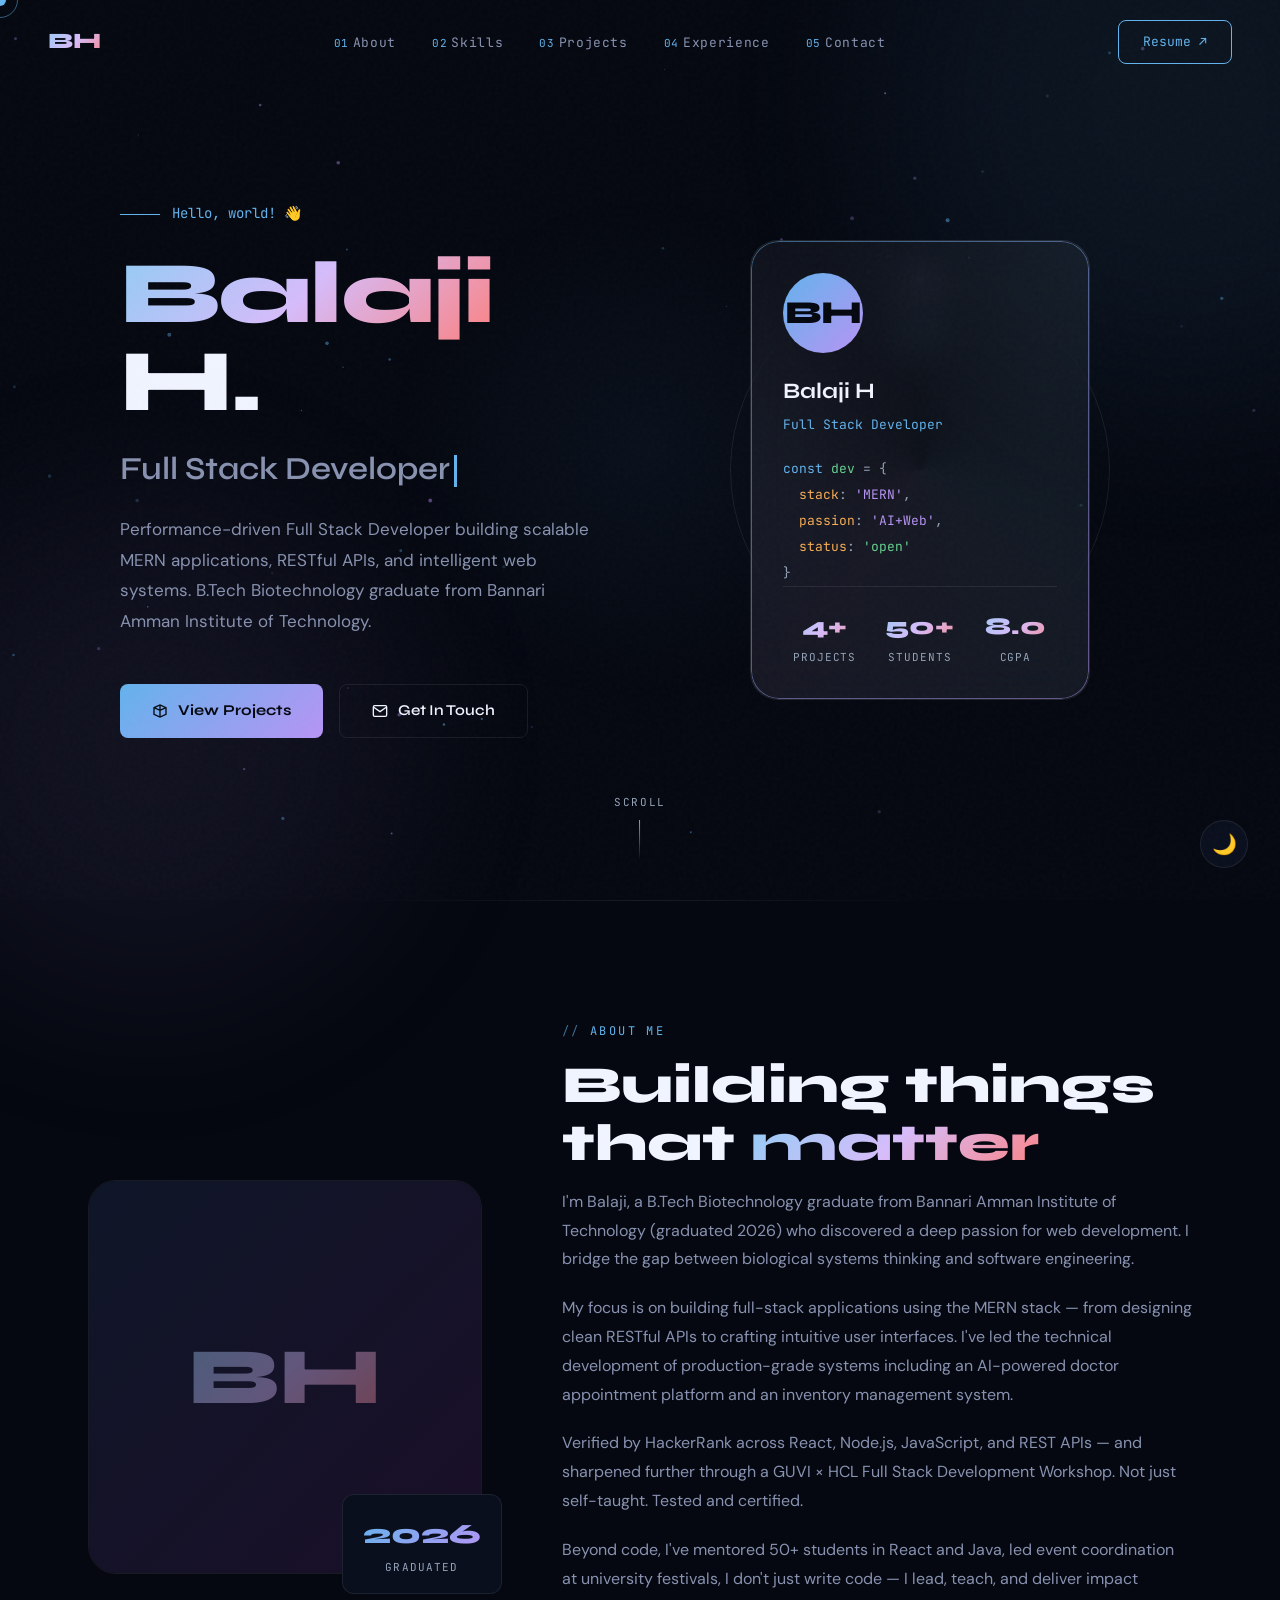
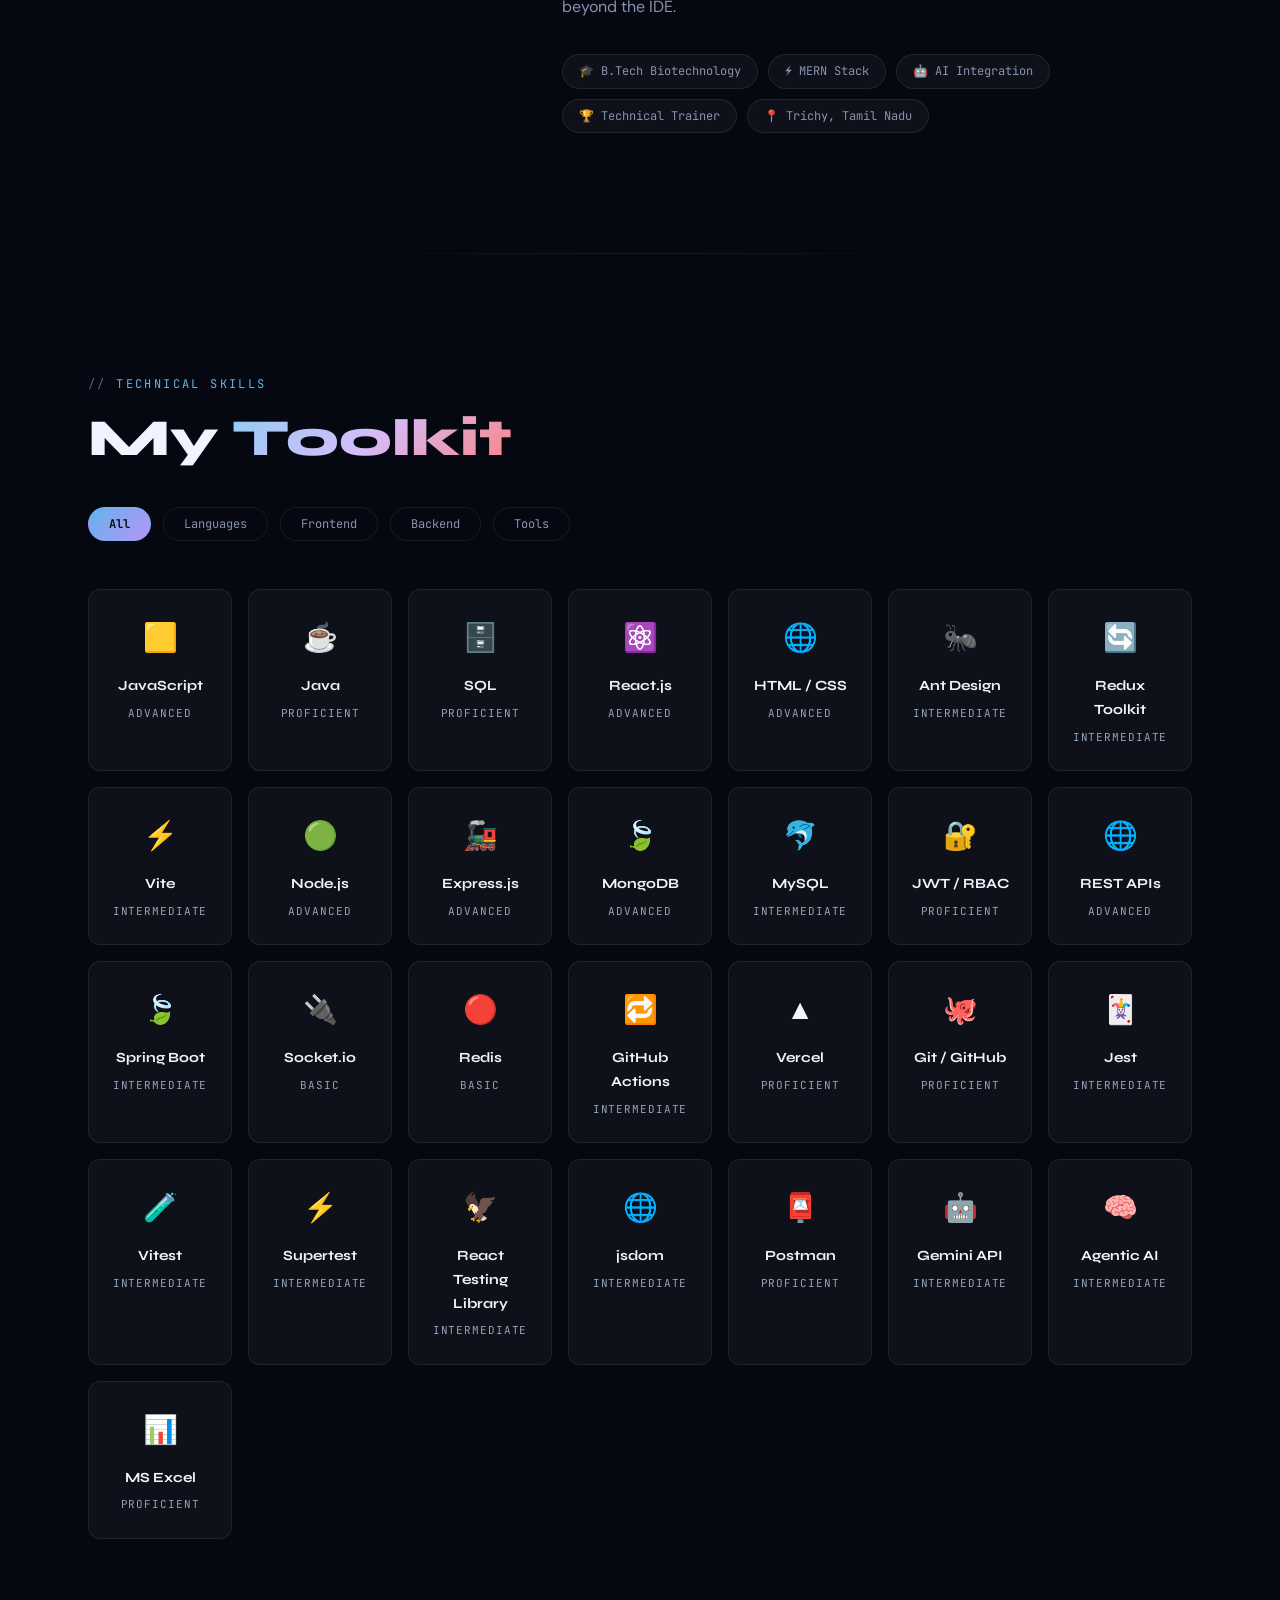
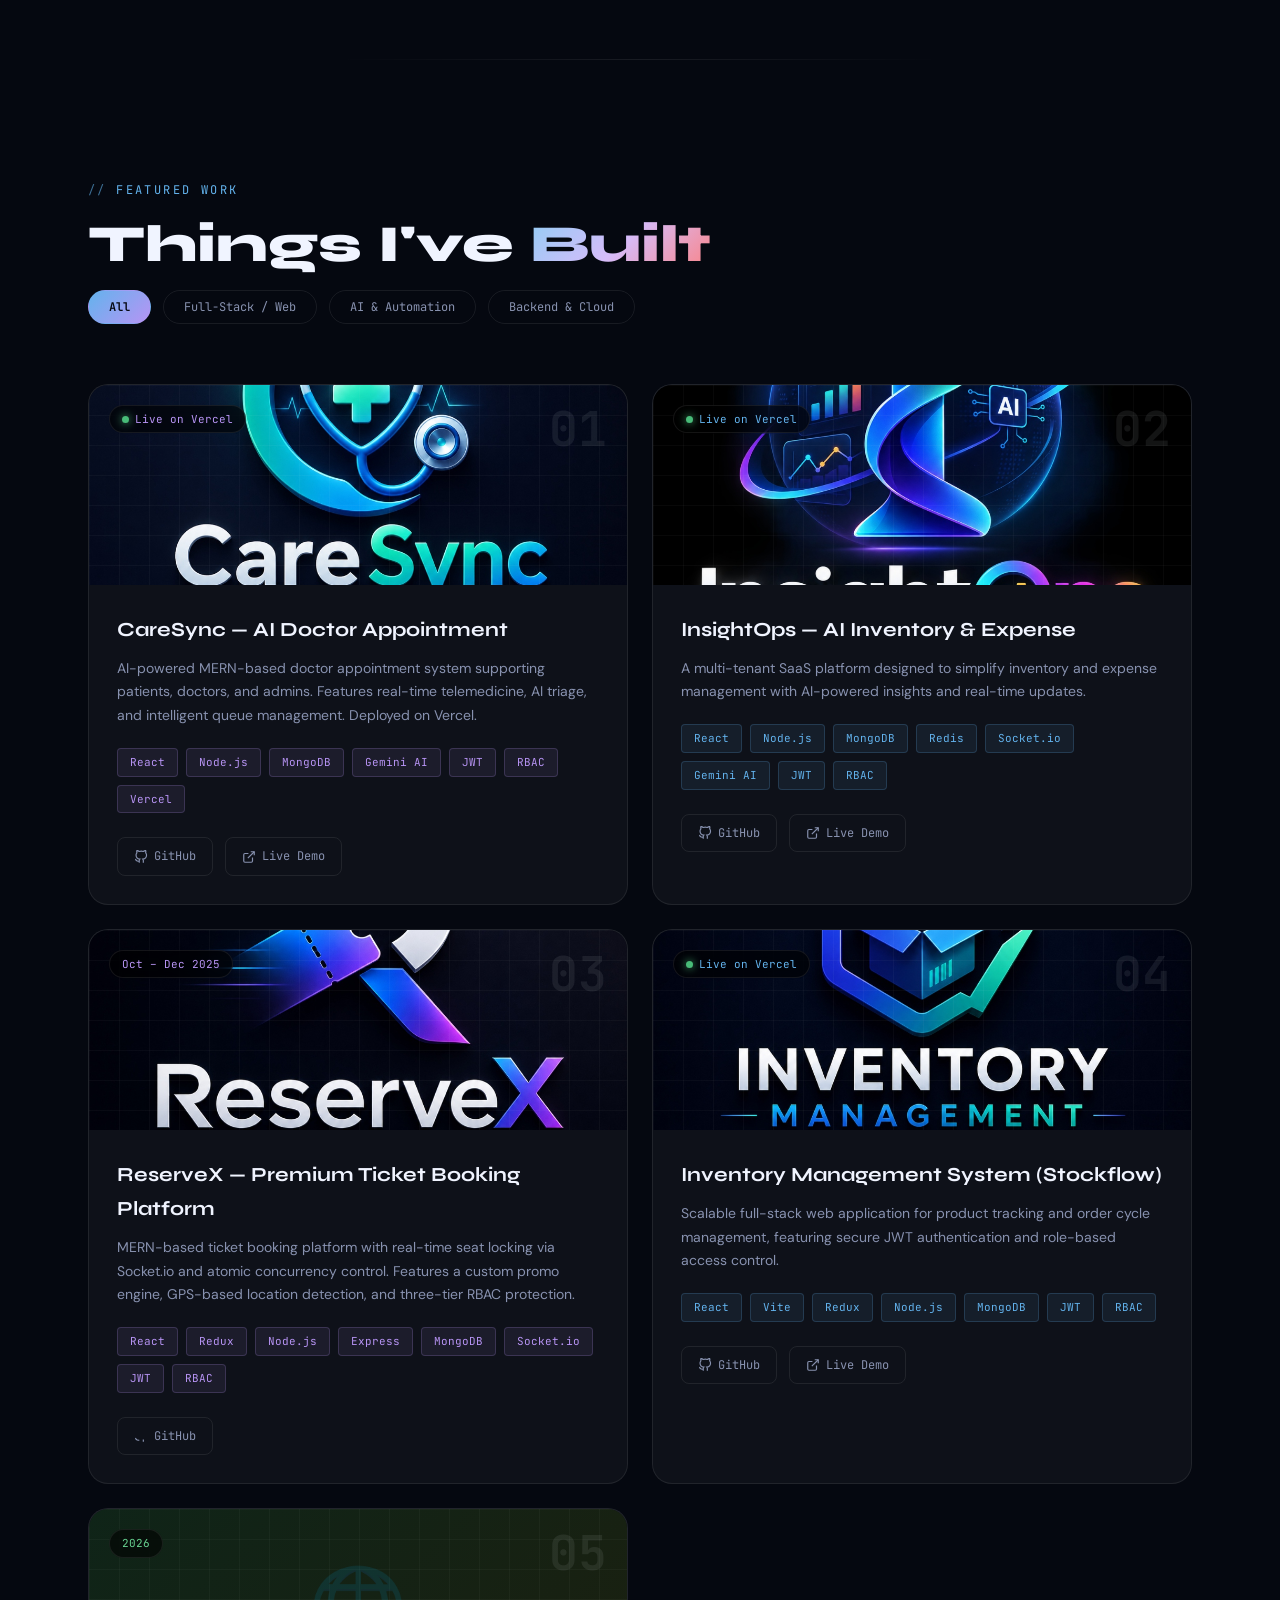
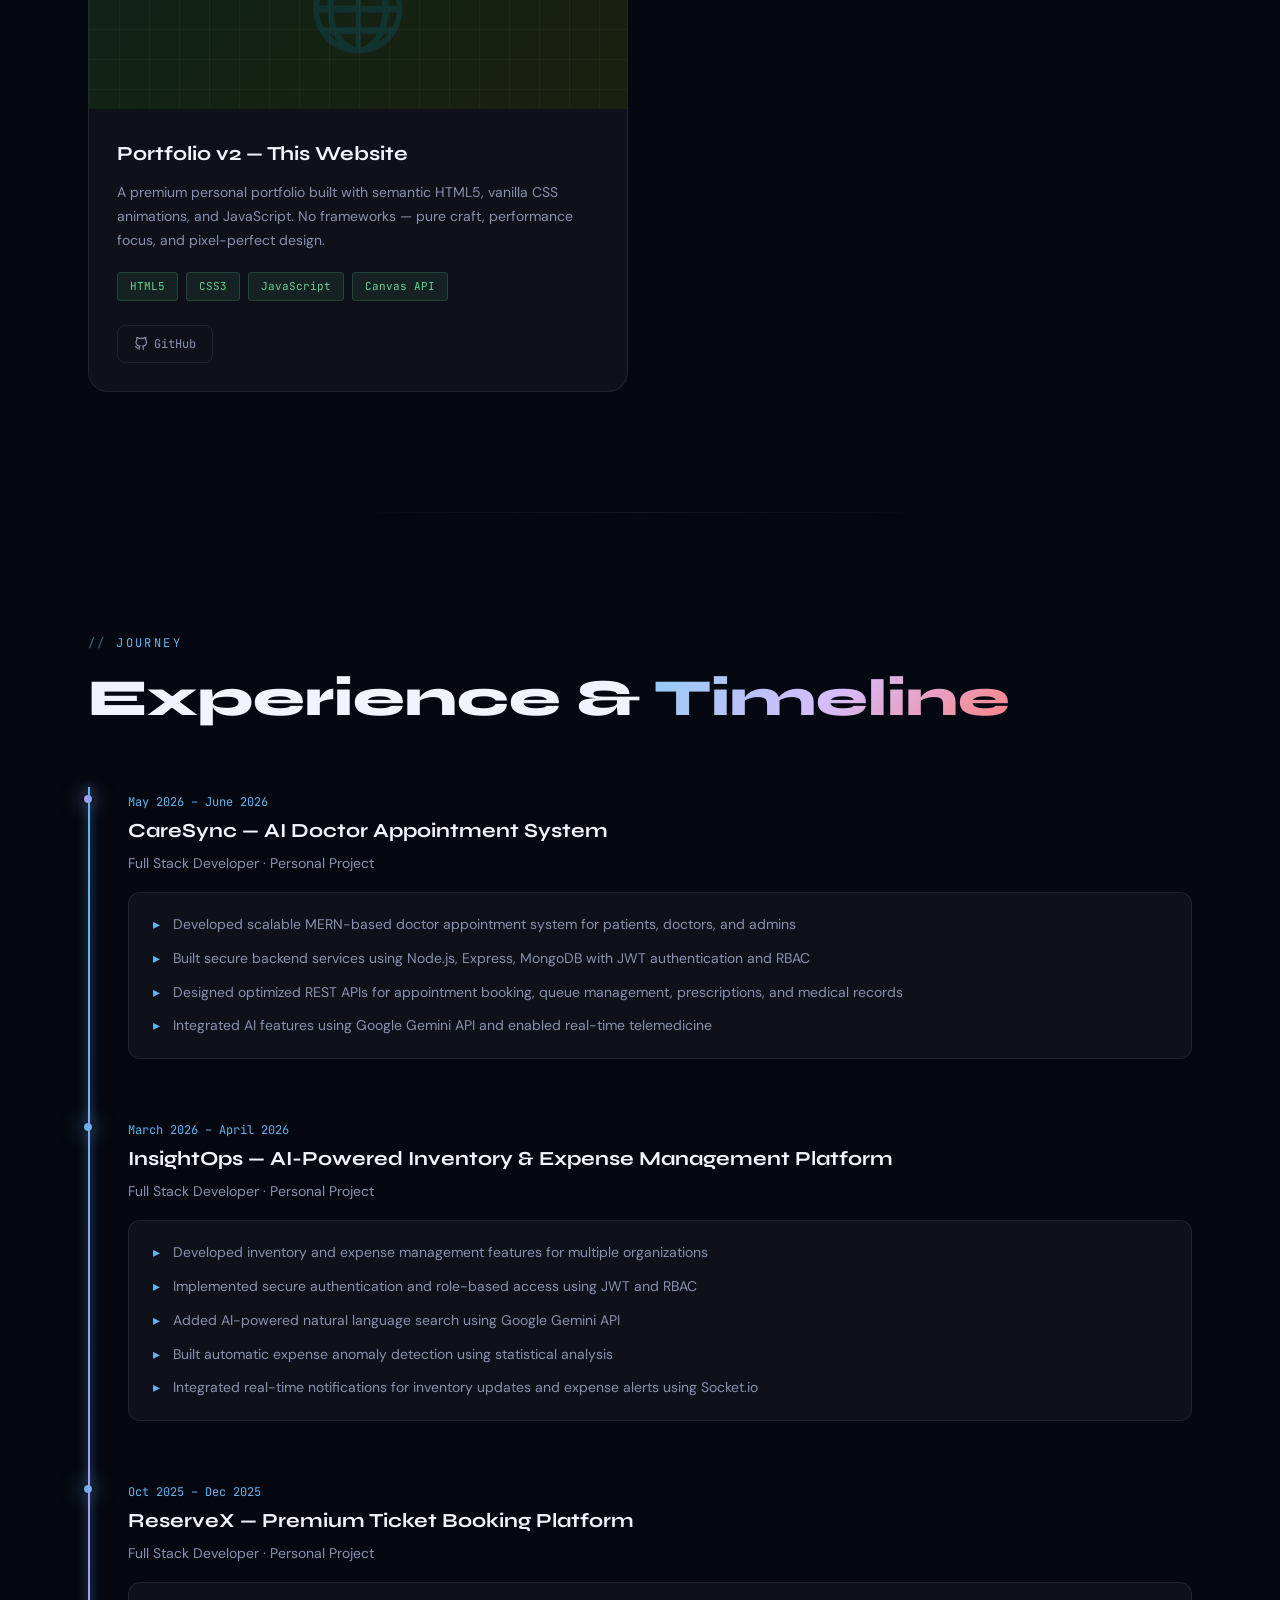
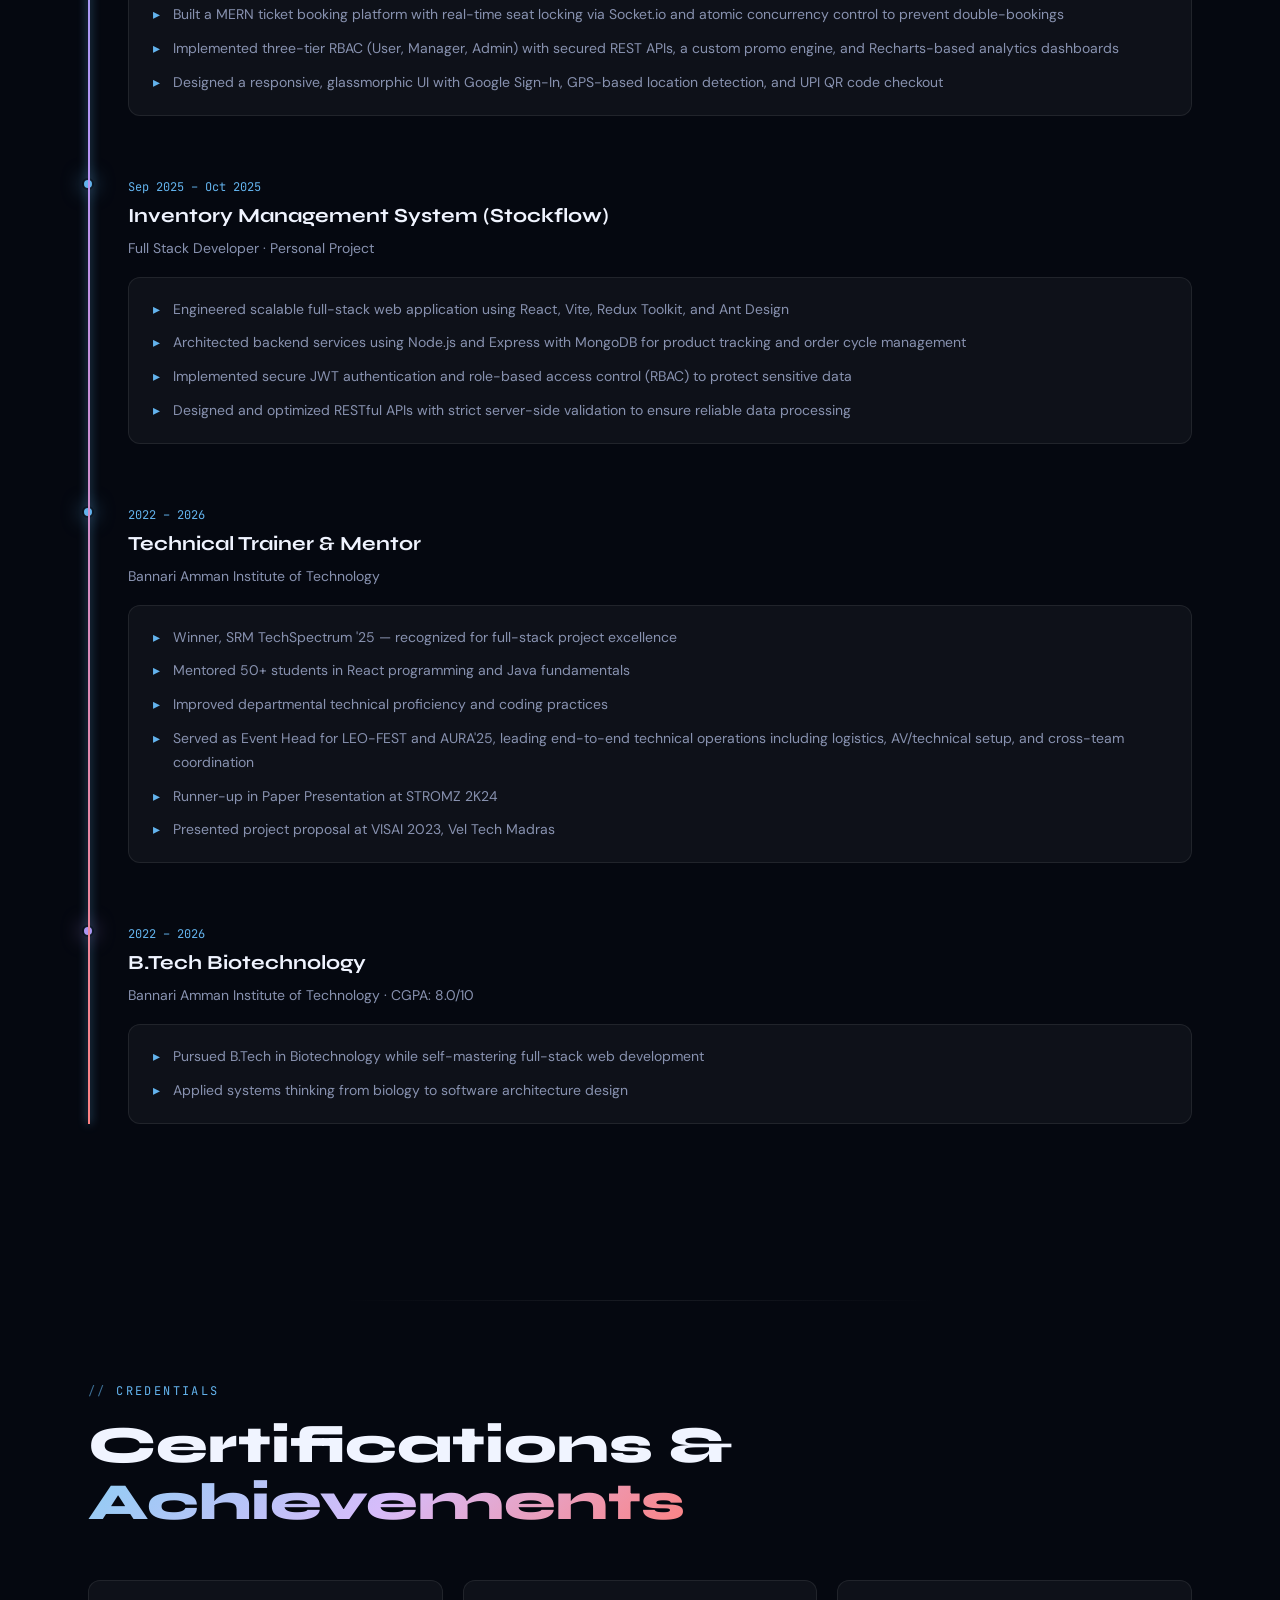
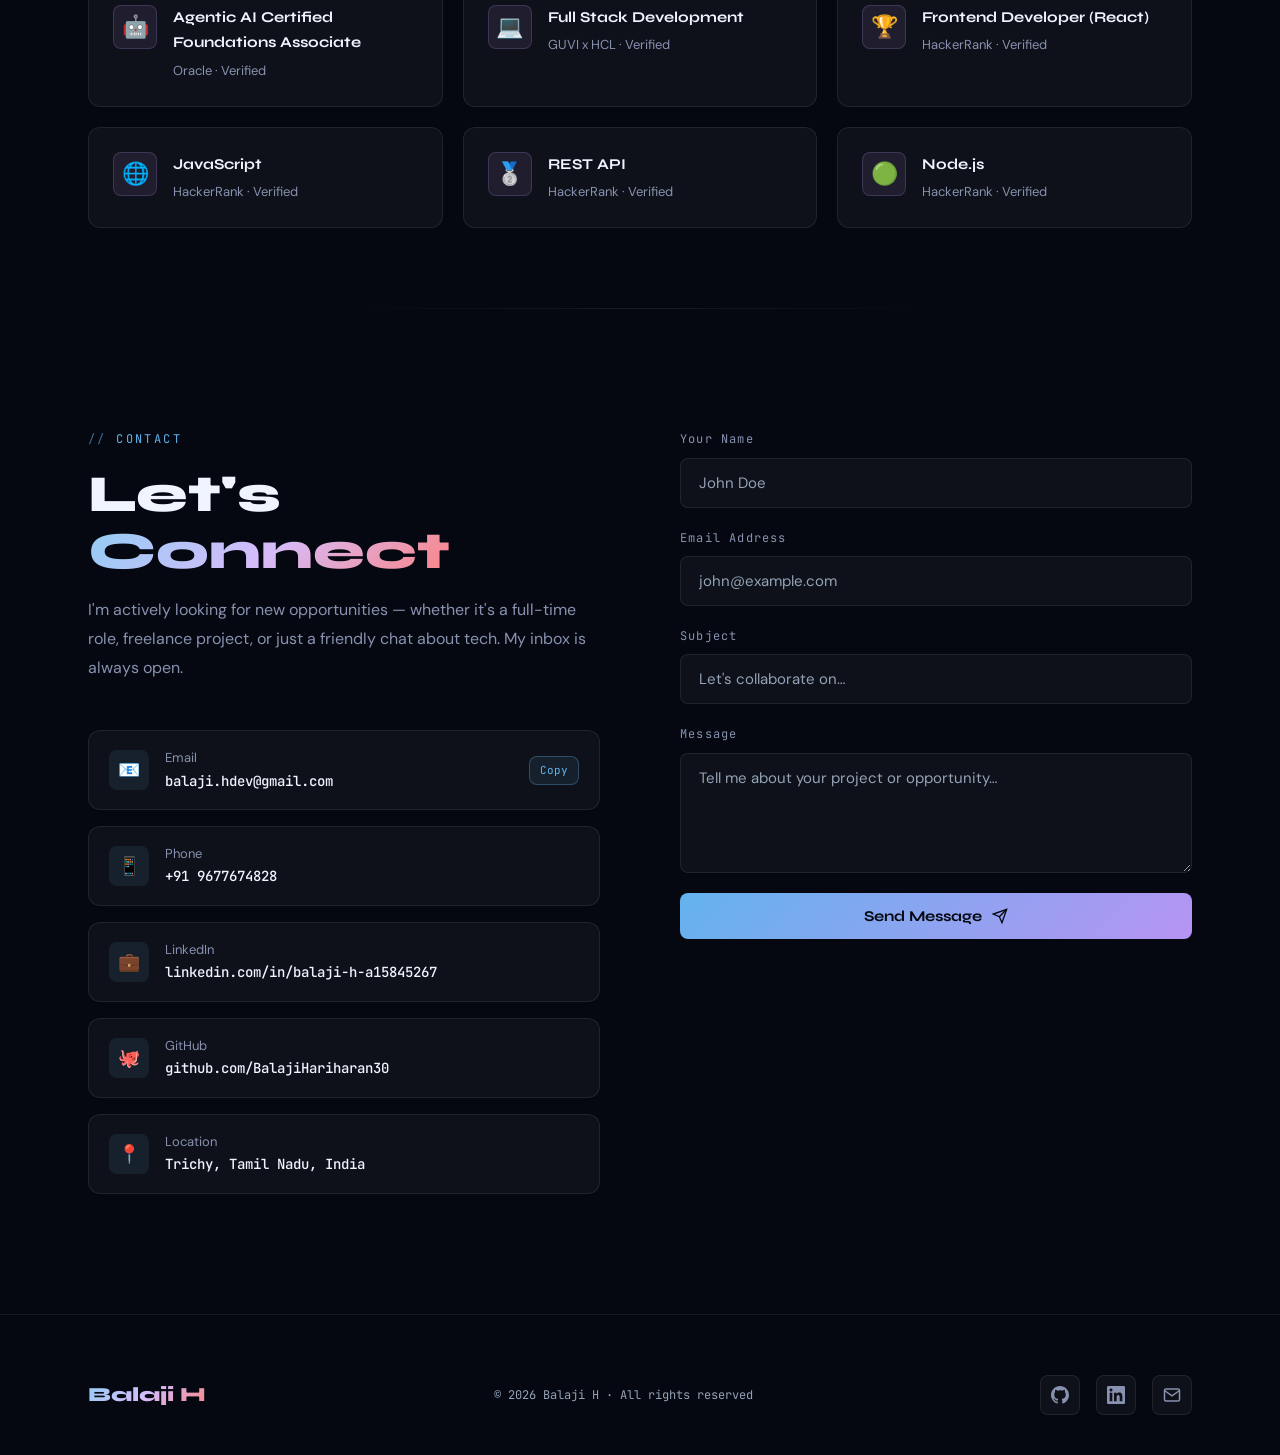
==== index.html @ 7ebe1042 "revert: remove in-page resume viewer while keeping updated resume PDF" ====
<!DOCTYPE html>
<html lang="en">
<head>
  <meta charset="UTF-8" />
  <meta name="viewport" content="width=device-width, initial-scale=1.0" />
  <title>Balaji H — Full Stack Developer</title> <!-- v2.1 -->

  <!-- SEO Meta Tags -->
  <meta name="description" content="Balaji H — Full Stack Developer, MERN Stack Engineer, AI Enthusiast. Building scalable web applications with modern technologies." />
  <meta name="keywords" content="Balaji H, Full Stack Developer, MERN Stack, React, Node.js, Portfolio, Web Development" />
  <meta name="author" content="Balaji H" />
  <link rel="canonical" href="https://balaji-portfolio-alpha.vercel.app/" />

  <!-- Open Graph / Facebook -->
  <meta property="og:type" content="website" />
  <meta property="og:url" content="https://balaji-portfolio-alpha.vercel.app/" />
  <meta property="og:title" content="Balaji H — Full Stack Developer" />
  <meta property="og:description" content="Performance-driven Full Stack Developer building MERN applications and intelligent web systems." />
  <meta property="og:image" content="https://balaji-portfolio-alpha.vercel.app/assets/images/og-preview.png" />

  <!-- Twitter -->
  <meta property="twitter:card" content="summary_large_image" />
  <meta property="twitter:url" content="https://balaji-portfolio-alpha.vercel.app/" />
  <meta property="twitter:title" content="Balaji H — Full Stack Developer" />
  <meta property="twitter:description" content="Performance-driven Full Stack Developer building MERN applications and intelligent web systems." />
  <meta property="twitter:image" content="https://balaji-portfolio-alpha.vercel.app/assets/images/og-preview.png" />

  <!-- Google Fonts — preconnect + preload critical weights -->
  <link rel="preconnect" href="https://fonts.googleapis.com" />
  <link rel="preconnect" href="https://fonts.gstatic.com" crossorigin />
  <!-- Preload the two most-used font faces to avoid FOUT -->
  <link rel="preload" as="style" href="https://fonts.googleapis.com/css2?family=Syne:wght@700;800&family=DM+Sans:wght@0,400;0,500&family=JetBrains+Mono:wght@400&display=swap" />
  <link rel="stylesheet" href="https://fonts.googleapis.com/css2?family=Syne:wght@400;600;700;800&family=DM+Sans:ital,wght@0,300;0,400;0,500;1,300&family=JetBrains+Mono:wght@400;500&display=swap" media="print" onload="this.media='all'" />
  <noscript><link rel="stylesheet" href="https://fonts.googleapis.com/css2?family=Syne:wght@400;600;700;800&family=DM+Sans:ital,wght@0,300;0,400;0,500;1,300&family=JetBrains+Mono:wght@400;500&display=swap" /></noscript>

  <!-- Main Stylesheet — preload for faster render -->
  <link rel="preload" href="css/styles.css" as="style" />
  <link rel="stylesheet" href="css/styles.css" />

</head>
<body>

  <!-- ===== PRELOADER ===== -->
  <div id="preloader" aria-hidden="true">
    <div class="preloader-logo">BH</div>
    <div class="preloader-bar">
      <div class="preloader-fill"></div>
    </div>
  </div>

  <!-- ===== SCROLL PROGRESS BAR ===== -->
  <div id="scrollProgress" role="progressbar" aria-label="Page scroll progress"></div>

  <!-- ===== AMBIENT GLOW BLOBS ===== -->
  <div class="blob blob-1" aria-hidden="true"></div>
  <div class="blob blob-2" aria-hidden="true"></div>

  <!-- ===== CUSTOM CURSOR ===== -->
  <div class="cursor"      id="cursor"      aria-hidden="true"></div>
  <div class="cursor-ring" id="cursorRing"  aria-hidden="true"></div>

  <!-- ===== PARTICLE CANVAS ===== -->
  <canvas id="particles" aria-hidden="true"></canvas>

  <!-- ===== NAVIGATION ===== -->
  <nav id="nav" role="navigation" aria-label="Main navigation">
    <a href="#hero" class="nav-logo" aria-label="Back to top">BH</a>

    <ul class="nav-links">
      <li><a href="#about"      data-num="01">About</a></li>
      <li><a href="#skills"     data-num="02">Skills</a></li>
      <li><a href="#projects"   data-num="03">Projects</a></li>
      <li><a href="#experience" data-num="04">Experience</a></li>
      <li><a href="#contact"    data-num="05">Contact</a></li>
    </ul>

    <!-- FIXED: Resume now uses correct relative path and accessible label -->
    <a href="assets/resume.pdf" class="nav-cta" target="_blank" rel="noopener noreferrer" aria-label="Open Balaji H's Resume PDF in new tab" title="View or Download Balaji H's Resume">
      Resume ↗
    </a>

    <button class="hamburger" id="hamburger" aria-label="Toggle mobile menu" aria-expanded="false" aria-controls="mobileMenu">
      <span></span>
      <span></span>
      <span></span>
    </button>
  </nav>

  <!-- ===== MOBILE MENU ===== -->
  <div class="mobile-menu" id="mobileMenu" role="dialog" aria-label="Mobile navigation" aria-hidden="true">
    <a href="#about"      class="mobile-link">About</a>
    <a href="#skills"     class="mobile-link">Skills</a>
    <a href="#projects"   class="mobile-link">Projects</a>
    <a href="#experience" class="mobile-link">Experience</a>
    <a href="#contact"    class="mobile-link">Contact</a>
    <a href="assets/resume.pdf" class="mobile-link mobile-cta" target="_blank" rel="noopener noreferrer" aria-label="Open Balaji H's Resume PDF">Resume ↗</a>
  </div>

  <!-- ============================================================
       HERO SECTION
  ============================================================ -->
  <section id="hero" aria-labelledby="hero-heading">
    <div class="container">
      <div class="hero-grid">

        <!-- Left: Text content -->
        <div class="hero-content">
          <div class="hero-eyebrow reveal">Hello, world! 👋</div>

          <h1 class="hero-name reveal" id="hero-heading" style="transition-delay: 0.1s">
            <span class="highlight">Balaji</span><br>H.
          </h1>

          <div class="hero-roles reveal" style="transition-delay: 0.2s">
            <span id="typewriter"></span><span class="type-cursor" aria-hidden="true"></span>
          </div>

          <p class="hero-desc reveal" style="transition-delay: 0.3s">
            Performance-driven Full Stack Developer building scalable MERN applications,
            RESTful APIs, and intelligent web systems. B.Tech Biotechnology graduate from
            Bannari Amman Institute of Technology.
          </p>

          <div class="hero-ctas reveal" style="transition-delay: 0.4s">
            <a href="#projects" class="btn-primary">
              <svg width="16" height="16" fill="none" stroke="currentColor" stroke-width="2" viewBox="0 0 24 24" aria-hidden="true">
                <path d="M3 7l9-4 9 4v10l-9 4-9-4V7z"/>
                <path d="M12 3v18M3 7l9 4 9-4"/>
              </svg>
              View Projects
            </a>
            <!-- FIXED: smooth scroll to contact -->
            <a href="#contact" class="btn-secondary" id="heroContactBtn">
              <svg width="16" height="16" fill="none" stroke="currentColor" stroke-width="2" viewBox="0 0 24 24" aria-hidden="true">
                <path d="M4 4h16c1.1 0 2 .9 2 2v12c0 1.1-.9 2-2 2H4c-1.1 0-2-.9-2-2V6c0-1.1.9-2 2-2z"/>
                <polyline points="22,6 12,13 2,6"/>
              </svg>
              Get In Touch
            </a>
          </div>
        </div>

        <!-- Right: Animated card -->
        <div class="hero-visual" aria-hidden="true">
          <div class="hero-orbit hero-orbit-1">
            <div class="orbit-dot orbit-dot-1"></div>
          </div>
          <div class="hero-orbit hero-orbit-2">
            <div class="orbit-dot orbit-dot-2"></div>
          </div>

          <div class="hero-card" id="heroCard">
            <div class="hero-avatar">BH</div>
            <div class="hero-card-name">Balaji H</div>
            <div class="hero-card-role">Full Stack Developer</div>

            <div class="code-decoration">
              <div><span class="c-blue">const</span> <span class="c-green">dev</span> = {</div>
              <div>&nbsp;&nbsp;<span class="c-orange">stack</span>: <span class="c-violet">'MERN'</span>,</div>
              <div>&nbsp;&nbsp;<span class="c-orange">passion</span>: <span class="c-violet">'AI+Web'</span>,</div>
              <div>&nbsp;&nbsp;<span class="c-orange">status</span>: <span class="c-green">'open'</span></div>
              <div>}</div>
            </div>

            <div class="hero-card-stats">
              <div class="stat">
                <div class="stat-num">4+</div>
                <div class="stat-label">Projects</div>
              </div>
              <div class="stat">
                <div class="stat-num">50+</div>
                <div class="stat-label">Students</div>
              </div>
              <div class="stat">
                <div class="stat-num">8.0</div>
                <div class="stat-label">CGPA</div>
              </div>
            </div>
          </div>
        </div>

      </div><!-- .hero-grid -->
    </div><!-- .container -->

    <div class="scroll-indicator" aria-hidden="true">
      <span>scroll</span>
      <div class="scroll-line"></div>
    </div>
  </section>

  <div class="section-divider"></div>

  <!-- ============================================================
       ABOUT SECTION
  ============================================================ -->
  <section id="about" aria-labelledby="about-heading">
    <div class="container">
      <div class="about-grid">

        <!-- Visual monogram block -->
        <div class="about-image-wrap reveal-left" aria-hidden="true">
          <div class="about-image-inner">
            <div class="about-image-fill">
              <div class="about-monogram">BH</div>
            </div>
          </div>
          <div class="about-badge">
            <div class="badge-num">2026</div>
            <div class="badge-label">Graduated</div>
          </div>
        </div>


        <!-- Text content -->
        <div class="about-content reveal-right">
          <div class="section-label">About Me</div>
          <h2 class="section-title" id="about-heading">
            Building things<br>that <span class="highlight">matter</span>
          </h2>

          <p>
            I'm Balaji, a B.Tech Biotechnology graduate from Bannari Amman Institute of Technology
            (graduated 2026) who discovered a deep passion for web development. I bridge the gap
            between biological systems thinking and software engineering.
          </p>
          <p>
            My focus is on building full-stack applications using the MERN stack — from designing
            clean RESTful APIs to crafting intuitive user interfaces. I've led the technical
            development of production-grade systems including an AI-powered doctor appointment
            platform and an inventory management system.
          </p>
          <p>
            Verified by HackerRank across React, Node.js, JavaScript, and REST APIs —
            and sharpened further through a GUVI × HCL Full Stack Development Workshop.
            Not just self-taught. Tested and certified.
          </p>
          <p>
            Beyond code, I've mentored 50+ students in React and Java, led event coordination at
            university festivals, I don't just write code — I lead, teach, and deliver impact beyond
            the IDE.
          </p>

          <div class="about-tags">
            <span class="about-tag">🎓 B.Tech Biotechnology</span>
            <span class="about-tag">⚡ MERN Stack</span>
            <span class="about-tag">🤖 AI Integration</span>
            <span class="about-tag">🏆 Technical Trainer</span>
            <span class="about-tag">📍 Trichy, Tamil Nadu</span>
          </div>
        </div>

      </div><!-- .about-grid -->
    </div>
  </section>

  <div class="section-divider"></div>

  <!-- ============================================================
       SKILLS SECTION
  ============================================================ -->
  <section id="skills" aria-labelledby="skills-heading">
    <div class="container">

      <div class="reveal">
        <div class="section-label">Technical Skills</div>
        <h2 class="section-title" id="skills-heading">
          My <span class="highlight">Toolkit</span>
        </h2>
      </div>

      <!-- Filter pills -->
      <div class="skills-categories reveal" style="transition-delay: 0.1s" role="group" aria-label="Filter skills by category">
        <button class="cat-pill active" data-filter="all">All</button>
        <button class="cat-pill" data-filter="lang">Languages</button>
        <button class="cat-pill" data-filter="frontend">Frontend</button>
        <button class="cat-pill" data-filter="backend">Backend</button>
        <button class="cat-pill" data-filter="tools">Tools</button>
      </div>

      <!-- Skills grid -->
      <div class="skills-grid" id="skillsGrid">

        <!-- Languages -->
        <div class="skill-card lang reveal" style="transition-delay: 0.02s">
          <span class="skill-icon">🟨</span>
          <div class="skill-name">JavaScript</div>
          <div class="skill-level">Advanced</div>
        </div>
        <div class="skill-card lang reveal" style="transition-delay: 0.05s">
          <span class="skill-icon">☕</span>
          <div class="skill-name">Java</div>
          <div class="skill-level">Proficient</div>
        </div>
        <div class="skill-card lang reveal" style="transition-delay: 0.1s">
          <span class="skill-icon">🗄️</span>
          <div class="skill-name">SQL</div>
          <div class="skill-level">Proficient</div>
        </div>


        <!-- Frontend -->
        <div class="skill-card frontend reveal" style="transition-delay: 0.1s">
          <span class="skill-icon">⚛️</span>
          <div class="skill-name">React.js</div>
          <div class="skill-level">Advanced</div>
        </div>
        <div class="skill-card frontend reveal" style="transition-delay: 0.15s">
          <span class="skill-icon">🌐</span>
          <div class="skill-name">HTML / CSS</div>
          <div class="skill-level">Advanced</div>
        </div>
        <div class="skill-card frontend reveal" style="transition-delay: 0.2s">
          <span class="skill-icon">🐜</span>
          <div class="skill-name">Ant Design</div>
          <div class="skill-level">Intermediate</div>
        </div>
        <div class="skill-card frontend reveal" style="transition-delay: 0.25s">
          <span class="skill-icon">🔄</span>
          <div class="skill-name">Redux Toolkit</div>
          <div class="skill-level">Intermediate</div>
        </div>
        <div class="skill-card frontend reveal" style="transition-delay: 0.3s">
          <span class="skill-icon">⚡</span>
          <div class="skill-name">Vite</div>
          <div class="skill-level">Intermediate</div>
        </div>

        <!-- Backend -->
        <div class="skill-card backend reveal" style="transition-delay: 0.15s">
          <span class="skill-icon">🟢</span>
          <div class="skill-name">Node.js</div>
          <div class="skill-level">Advanced</div>
        </div>
        <div class="skill-card backend reveal" style="transition-delay: 0.2s">
          <span class="skill-icon">🚂</span>
          <div class="skill-name">Express.js</div>
          <div class="skill-level">Advanced</div>
        </div>
        <div class="skill-card backend reveal" style="transition-delay: 0.25s">
          <span class="skill-icon">🍃</span>
          <div class="skill-name">MongoDB</div>
          <div class="skill-level">Advanced</div>
        </div>
        <div class="skill-card backend reveal" style="transition-delay: 0.3s">
          <span class="skill-icon">🐬</span>
          <div class="skill-name">MySQL</div>
          <div class="skill-level">Intermediate</div>
        </div>
        <div class="skill-card backend reveal" style="transition-delay: 0.35s">
          <span class="skill-icon">🔐</span>
          <div class="skill-name">JWT / RBAC</div>
          <div class="skill-level">Proficient</div>
        </div>
        <div class="skill-card backend reveal" style="transition-delay: 0.4s">
          <span class="skill-icon">🌐</span>
          <div class="skill-name">REST APIs</div>
          <div class="skill-level">Advanced</div>
        </div>
        <div class="skill-card backend reveal" style="transition-delay: 0.45s">
          <span class="skill-icon">🍃</span>
          <div class="skill-name">Spring Boot</div>
          <div class="skill-level">Intermediate</div>
        </div>
        <div class="skill-card backend reveal" style="transition-delay: 0.5s">
          <span class="skill-icon">🔌</span>
          <div class="skill-name">Socket.io</div>
          <div class="skill-level">Basic</div>
        </div>
        <div class="skill-card backend reveal" style="transition-delay: 0.55s">
          <span class="skill-icon">🔴</span>
          <div class="skill-name">Redis</div>
          <div class="skill-level">Basic</div>
        </div>

        <!-- Tools -->
        <div class="skill-card tools reveal" style="transition-delay: 0.15s">
          <span class="skill-icon">🔁</span>
          <div class="skill-name">GitHub Actions</div>
          <div class="skill-level">Intermediate</div>
        </div>
        <div class="skill-card tools reveal" style="transition-delay: 0.18s">
          <span class="skill-icon">▲</span>
          <div class="skill-name">Vercel</div>
          <div class="skill-level">Proficient</div>
        </div>
        <div class="skill-card tools reveal" style="transition-delay: 0.2s">
          <span class="skill-icon">🐙</span>
          <div class="skill-name">Git / GitHub</div>
          <div class="skill-level">Proficient</div>
        </div>
        <div class="skill-card tools reveal" style="transition-delay: 0.22s">
          <span class="skill-icon">🃏</span>
          <div class="skill-name">Jest</div>
          <div class="skill-level">Intermediate</div>
        </div>
        <div class="skill-card tools reveal" style="transition-delay: 0.24s">
          <span class="skill-icon">🧪</span>
          <div class="skill-name">Vitest</div>
          <div class="skill-level">Intermediate</div>
        </div>
        <div class="skill-card tools reveal" style="transition-delay: 0.26s">
          <span class="skill-icon">⚡</span>
          <div class="skill-name">Supertest</div>
          <div class="skill-level">Intermediate</div>
        </div>
        <div class="skill-card tools frontend reveal" style="transition-delay: 0.28s">
          <span class="skill-icon">🦅</span>
          <div class="skill-name">React Testing Library</div>
          <div class="skill-level">Intermediate</div>
        </div>
        <div class="skill-card tools frontend reveal" style="transition-delay: 0.3s">
          <span class="skill-icon">🌐</span>
          <div class="skill-name">jsdom</div>
          <div class="skill-level">Intermediate</div>
        </div>
        <div class="skill-card tools reveal" style="transition-delay: 0.32s">
          <span class="skill-icon">📮</span>
          <div class="skill-name">Postman</div>
          <div class="skill-level">Proficient</div>
        </div>
        <div class="skill-card tools reveal" style="transition-delay: 0.34s">
          <span class="skill-icon">🤖</span>
          <div class="skill-name">Gemini API</div>
          <div class="skill-level">Intermediate</div>
        </div>
        <div class="skill-card tools reveal" style="transition-delay: 0.36s">
          <span class="skill-icon">🧠</span>
          <div class="skill-name">Agentic AI</div>
          <div class="skill-level">Intermediate</div>
        </div>
        <div class="skill-card tools reveal" style="transition-delay: 0.38s">
          <span class="skill-icon">📊</span>
          <div class="skill-name">MS Excel</div>
          <div class="skill-level">Proficient</div>
        </div>
      </div><!-- .skills-grid -->
    </div>
  </section>

  <div class="section-divider"></div>

  <!-- ============================================================
       PROJECTS SECTION
  ============================================================ -->
  <section id="projects" aria-labelledby="projects-heading">
    <div class="container">

      <div class="reveal">
        <div class="section-label">Featured Work</div>
        <h2 class="section-title" id="projects-heading">
          Things I've <span class="highlight">Built</span>
        </h2>
      </div>

      <!-- Filter buttons -->
      <div class="projects-filters" role="group" aria-label="Filter projects by category">
        <button class="filter-btn active" data-filter="all" aria-pressed="true">All</button>
        <button class="filter-btn" data-filter="web" aria-pressed="false">Full-Stack / Web</button>
        <button class="filter-btn" data-filter="ai" aria-pressed="false">AI &amp; Automation</button>
        <button class="filter-btn" data-filter="backend" aria-pressed="false">Backend &amp; Cloud</button>
      </div>

      <!-- Mobile swipe hint -->
      <div class="mobile-swipe-hint" aria-hidden="true">
        <svg width="16" height="16" fill="none" stroke="currentColor" stroke-width="2" viewBox="0 0 24 24"><path d="M5 12h14M12 5l7 7-7 7"/></svg>
        Swipe to browse
      </div>

      <!-- Projects grid / mobile carousel wrapper -->
      <div class="projects-carousel-wrap">
      <div class="projects-grid">

        <!-- Project 1: CareSync -->
        <article class="project-card reveal" data-tags="web ai backend" style="transition-delay: 0.1s" tabindex="0" role="button" aria-label="View CareSync project details" data-project="caresync">
          <div class="project-preview">
            <img src="assets/images/caresync-logo.jpg" class="project-preview-img" loading="lazy" decoding="async" alt="CareSync Logo">
            <div class="project-preview-grid"></div>
            <div class="project-number">01</div>
            <div class="project-tag-floating" style="color: var(--violet);"><span class="live-dot" aria-hidden="true"></span>Live on Vercel</div>
          </div>
          <div class="project-body">
            <h3 class="project-name">CareSync — AI Doctor Appointment</h3>
            <p class="project-desc">
              AI-powered MERN-based doctor appointment system supporting patients, doctors, and admins.
              Features real-time telemedicine, AI triage, and intelligent queue management. Deployed on Vercel.
            </p>
            <div class="project-tech">
              <span class="tech-tag" style="color: var(--violet); background: rgba(183,148,244,0.08); border-color: rgba(183,148,244,0.2);">React</span>
              <span class="tech-tag" style="color: var(--violet); background: rgba(183,148,244,0.08); border-color: rgba(183,148,244,0.2);">Node.js</span>
              <span class="tech-tag" style="color: var(--violet); background: rgba(183,148,244,0.08); border-color: rgba(183,148,244,0.2);">MongoDB</span>
              <span class="tech-tag" style="color: var(--violet); background: rgba(183,148,244,0.08); border-color: rgba(183,148,244,0.2);">Gemini AI</span>
              <span class="tech-tag" style="color: var(--violet); background: rgba(183,148,244,0.08); border-color: rgba(183,148,244,0.2);">JWT</span>
              <span class="tech-tag" style="color: var(--violet); background: rgba(183,148,244,0.08); border-color: rgba(183,148,244,0.2);">RBAC</span>
              <span class="tech-tag" style="color: var(--violet); background: rgba(183,148,244,0.08); border-color: rgba(183,148,244,0.2);">Vercel</span>
            </div>
            <div class="project-links">
              <a href="https://github.com/BalajiHariharan30" class="project-link" target="_blank" rel="noopener noreferrer" aria-label="View CareSync on GitHub">
                <svg fill="none" stroke="currentColor" stroke-width="2" viewBox="0 0 24 24" aria-hidden="true">
                  <path d="M9 19c-5 1.5-5-2.5-7-3m14 6v-3.87a3.37 3.37 0 0 0-.94-2.61c3.14-.35 6.44-1.54 6.44-7A5.44 5.44 0 0 0 20 4.77 5.07 5.07 0 0 0 19.91 1S18.73.65 16 2.48a13.38 13.38 0 0 0-7 0C6.27.65 5.09 1 5.09 1A5.07 5.07 0 0 0 5 4.77a5.44 5.44 0 0 0-1.5 3.78c0 5.42 3.3 6.61 6.44 7A3.37 3.37 0 0 0 9 18.13V22"/>
                </svg>
                GitHub
              </a>
              <a href="https://care-sync-pro-lbel.vercel.app/" class="project-link" target="_blank" rel="noopener noreferrer" aria-label="View CareSync Live Demo">
                <svg fill="none" stroke="currentColor" stroke-width="2" viewBox="0 0 24 24" aria-hidden="true">
                  <path d="M18 13v6a2 2 0 0 1-2 2H5a2 2 0 0 1-2-2V8a2 2 0 0 1 2-2h6"/>
                  <polyline points="15,3 21,3 21,9"/>
                  <line x1="10" y1="14" x2="21" y2="3"/>
                </svg>
                Live Demo
              </a>
            </div>
          </div>
        </article>

        <!-- Project 2: InsightOps -->
        <article class="project-card reveal" data-tags="web ai backend" style="transition-delay: 0.15s" tabindex="0" role="button" aria-label="View InsightOps project details" data-project="inventory">
          <div class="project-preview">
            <img src="assets/images/insightops-logo.jpg" class="project-preview-img" loading="lazy" decoding="async" alt="InsightOps Logo">
            <div class="project-preview-grid"></div>
            <div class="project-number">02</div>
            <div class="project-tag-floating" style="color: var(--cyan);"><span class="live-dot" aria-hidden="true"></span>Live on Vercel</div>
          </div>
          <div class="project-body">
            <h3 class="project-name">InsightOps — AI Inventory &amp; Expense</h3>
            <p class="project-desc">
              A multi-tenant SaaS platform designed to simplify inventory and expense management with AI-powered insights and real-time updates.
            </p>
            <div class="project-tech">
              <span class="tech-tag" style="color: var(--cyan); background: rgba(99,179,237,0.08); border-color: rgba(99,179,237,0.2);">React</span>
              <span class="tech-tag" style="color: var(--cyan); background: rgba(99,179,237,0.08); border-color: rgba(99,179,237,0.2);">Node.js</span>
              <span class="tech-tag" style="color: var(--cyan); background: rgba(99,179,237,0.08); border-color: rgba(99,179,237,0.2);">MongoDB</span>
              <span class="tech-tag" style="color: var(--cyan); background: rgba(99,179,237,0.08); border-color: rgba(99,179,237,0.2);">Redis</span>
              <span class="tech-tag" style="color: var(--cyan); background: rgba(99,179,237,0.08); border-color: rgba(99,179,237,0.2);">Socket.io</span>
              <span class="tech-tag" style="color: var(--cyan); background: rgba(99,179,237,0.08); border-color: rgba(99,179,237,0.2);">Gemini AI</span>
              <span class="tech-tag" style="color: var(--cyan); background: rgba(99,179,237,0.08); border-color: rgba(99,179,237,0.2);">JWT</span>
              <span class="tech-tag" style="color: var(--cyan); background: rgba(99,179,237,0.08); border-color: rgba(99,179,237,0.2);">RBAC</span>
            </div>
            <div class="project-links">
              <a href="https://github.com/BalajiHariharan30/insightops-saas" class="project-link" target="_blank" rel="noopener noreferrer" aria-label="View InsightOps on GitHub">
                <svg fill="none" stroke="currentColor" stroke-width="2" viewBox="0 0 24 24" aria-hidden="true">
                  <path d="M9 19c-5 1.5-5-2.5-7-3m14 6v-3.87a3.37 3.37 0 0 0-.94-2.61c3.14-.35 6.44-1.54 6.44-7A5.44 5.44 0 0 0 20 4.77 5.07 5.07 0 0 0 19.91 1S18.73.65 16 2.48a13.38 13.38 0 0 0-7 0C6.27.65 5.09 1 5.09 1A5.07 5.07 0 0 0 5 4.77a5.44 5.44 0 0 0-1.5 3.78c0 5.42 3.3 6.61 6.44 7A3.37 3.37 0 0 0 9 18.13V22"/>
                </svg>
                GitHub
              </a>
              <a href="https://insightops-saas.vercel.app/" class="project-link" target="_blank" rel="noopener noreferrer" aria-label="View InsightOps Live Demo">
                <svg fill="none" stroke="currentColor" stroke-width="2" viewBox="0 0 24 24" aria-hidden="true">
                  <path d="M18 13v6a2 2 0 0 1-2 2H5a2 2 0 0 1-2-2V8a2 2 0 0 1 2-2h6"/>
                  <polyline points="15,3 21,3 21,9"/>
                  <line x1="10" y1="14" x2="21" y2="3"/>
                </svg>
                Live Demo
              </a>
            </div>
          </div>
        </article>

        <!-- Project 3: ReserveX -->
        <article class="project-card reveal" data-tags="web backend" style="transition-delay: 0.2s">
          <div class="project-preview">
            <img src="assets/images/reservex-logo.jpg" class="project-preview-img" loading="lazy" decoding="async" alt="ReserveX Logo">
            <div class="project-preview-grid"></div>
            <div class="project-number">03</div>
            <div class="project-tag-floating" style="color: var(--violet);">Oct – Dec 2025</div>
          </div>
          <div class="project-body">
            <h3 class="project-name">ReserveX — Premium Ticket Booking Platform</h3>
            <p class="project-desc">
              MERN-based ticket booking platform with real-time seat locking via Socket.io and atomic concurrency control.
              Features a custom promo engine, GPS-based location detection, and three-tier RBAC protection.
            </p>
            <div class="project-tech">
              <span class="tech-tag" style="color: var(--violet); background: rgba(183,148,244,0.08); border-color: rgba(183,148,244,0.2);">React</span>
              <span class="tech-tag" style="color: var(--violet); background: rgba(183,148,244,0.08); border-color: rgba(183,148,244,0.2);">Redux</span>
              <span class="tech-tag" style="color: var(--violet); background: rgba(183,148,244,0.08); border-color: rgba(183,148,244,0.2);">Node.js</span>
              <span class="tech-tag" style="color: var(--violet); background: rgba(183,148,244,0.08); border-color: rgba(183,148,244,0.2);">Express</span>
              <span class="tech-tag" style="color: var(--violet); background: rgba(183,148,244,0.08); border-color: rgba(183,148,244,0.2);">MongoDB</span>
              <span class="tech-tag" style="color: var(--violet); background: rgba(183,148,244,0.08); border-color: rgba(183,148,244,0.2);">Socket.io</span>
              <span class="tech-tag" style="color: var(--violet); background: rgba(183,148,244,0.08); border-color: rgba(183,148,244,0.2);">JWT</span>
              <span class="tech-tag" style="color: var(--violet); background: rgba(183,148,244,0.08); border-color: rgba(183,148,244,0.2);">RBAC</span>
            </div>
            <div class="project-links">
              <a href="https://github.com/BalajiHariharan30" class="project-link" target="_blank" rel="noopener noreferrer" aria-label="View ReserveX on GitHub">
                <svg fill="none" stroke="currentColor" stroke-width="2" viewBox="0 0 24 24" aria-hidden="true">
                  <path d="M9 19c-5 1.5-5-2.5-7-3m14 6v-3.87a3.37(3.37 0 0 0-.94-2.61c3.14-.35 6.44-1.54 6.44-7A5.44 5.44 0 0 0 20 4.77 5.07 5.07 0 0 0 19.91 1S18.73.65 16 2.48a13.38 13.38 0 0 0-7 0C6.27.65 5.09 1 5.09 1A5.07 5.07 0 0 0 5 4.77a5.44 5.44 0 0 0-1.5 3.78c0 5.42 3.3 6.61 6.44 7A3.37 3.37 0 0 0 9 18.13V22"/>
                </svg>
                GitHub
              </a>
            </div>
          </div>
        </article>

        <!-- Project 4: Inventory Management -->
        <article class="project-card reveal" data-tags="web backend" style="transition-delay: 0.25s" tabindex="0" role="button" aria-label="View Inventory Management System project details" data-project="inventory">
          <div class="project-preview">
            <img src="assets/images/inventory-logo.jpg" class="project-preview-img" loading="lazy" decoding="async" alt="Inventory Management Logo">
            <div class="project-preview-grid"></div>
            <div class="project-number">04</div>
            <div class="project-tag-floating" style="color: var(--cyan);"><span class="live-dot" aria-hidden="true"></span>Live on Vercel</div>
          </div>
          <div class="project-body">
            <h3 class="project-name">Inventory Management System (Stockflow)</h3>
            <p class="project-desc">
              Scalable full-stack web application for product tracking and order cycle management,
              featuring secure JWT authentication and role-based access control.
            </p>
            <div class="project-tech">
              <span class="tech-tag">React</span>
              <span class="tech-tag">Vite</span>
              <span class="tech-tag">Redux</span>
              <span class="tech-tag">Node.js</span>
              <span class="tech-tag">MongoDB</span>
              <span class="tech-tag">JWT</span>
              <span class="tech-tag">RBAC</span>
            </div>
            <div class="project-links">
              <a href="https://github.com/BalajiHariharan30" class="project-link" target="_blank" rel="noopener noreferrer" aria-label="View Inventory Management System on GitHub">
                <svg fill="none" stroke="currentColor" stroke-width="2" viewBox="0 0 24 24" aria-hidden="true">
                  <path d="M9 19c-5 1.5-5-2.5-7-3m14 6v-3.87a3.37 3.37 0 0 0-.94-2.61c3.14-.35 6.44-1.54 6.44-7A5.44 5.44 0 0 0 20 4.77 5.07 5.07 0 0 0 19.91 1S18.73.65 16 2.48a13.38 13.38 0 0 0-7 0C6.27.65 5.09 1 5.09 1A5.07 5.07 0 0 0 5 4.77a5.44 5.44 0 0 0-1.5 3.78c0 5.42 3.3 6.61 6.44 7A3.37 3.37 0 0 0 9 18.13V22"/>
                </svg>
                GitHub
              </a>
              <a href="https://inventory-management-pcw8.vercel.app/" class="project-link" target="_blank" rel="noopener noreferrer" aria-label="View Inventory Management System Live Demo">
                <svg fill="none" stroke="currentColor" stroke-width="2" viewBox="0 0 24 24" aria-hidden="true">
                  <path d="M18 13v6a2 2 0 0 1-2 2H5a2 2 0 0 1-2-2V8a2 2 0 0 1 2-2h6"/>
                  <polyline points="15,3 21,3 21,9"/>
                  <line x1="10" y1="14" x2="21" y2="3"/>
                </svg>
                Live Demo
              </a>
            </div>
          </div>
        </article>

        <!-- Project 5: Portfolio -->
        <article class="project-card reveal" data-tags="web" style="transition-delay: 0.3s">
          <div class="project-preview" style="background: linear-gradient(135deg, #0f2418, #1a2010);">
            <div class="project-preview-grid"></div>
            <div class="project-preview-bg">
              <div class="project-preview-icon">🌐</div>
            </div>
            <div class="project-number">05</div>
            <div class="project-tag-floating" style="color: var(--emerald);">2026</div>
          </div>
          <div class="project-body">
            <h3 class="project-name">Portfolio v2 — This Website</h3>
            <p class="project-desc">
              A premium personal portfolio built with semantic HTML5, vanilla CSS animations, and
              JavaScript. No frameworks — pure craft, performance focus, and pixel-perfect design.
            </p>
            <div class="project-tech">
              <span class="tech-tag" style="color: var(--emerald); background: rgba(104,211,145,0.08); border-color: rgba(104,211,145,0.2);">HTML5</span>
              <span class="tech-tag" style="color: var(--emerald); background: rgba(104,211,145,0.08); border-color: rgba(104,211,145,0.2);">CSS3</span>
              <span class="tech-tag" style="color: var(--emerald); background: rgba(104,211,145,0.08); border-color: rgba(104,211,145,0.2);">JavaScript</span>
              <span class="tech-tag" style="color: var(--emerald); background: rgba(104,211,145,0.08); border-color: rgba(104,211,145,0.2);">Canvas API</span>
            </div>
            <div class="project-links">
              <a href="https://github.com/BalajiHariharan30" class="project-link" target="_blank" rel="noopener noreferrer" aria-label="View Portfolio on GitHub">
                <svg fill="none" stroke="currentColor" stroke-width="2" viewBox="0 0 24 24" aria-hidden="true">
                  <path d="M9 19c-5 1.5-5-2.5-7-3m14 6v-3.87a3.37 3.37 0 0 0-.94-2.61c3.14-.35 6.44-1.54 6.44-7A5.44 5.44 0 0 0 20 4.77 5.07 5.07 0 0 0 19.91 1S18.73.65 16 2.48a13.38 13.38 0 0 0-7 0C6.27.65 5.09 1 5.09 1A5.07 5.07 0 0 0 5 4.77a5.44 5.44 0 0 0-1.5 3.78c0 5.42 3.3 6.61 6.44 7A3.37 3.37 0 0 0 9 18.13V22"/>
                </svg>
                GitHub
              </a>
            </div>
          </div>
        </article>

      </div><!-- .projects-grid -->
      </div><!-- .projects-carousel-wrap -->
    </div>
  </section>


  <div class="section-divider"></div>

  <!-- ============================================================
       EXPERIENCE SECTION
  ============================================================ -->
  <section id="experience" aria-labelledby="experience-heading">
    <div class="container">

      <div class="reveal">
        <div class="section-label">Journey</div>
        <h2 class="section-title" id="experience-heading">
          Experience &amp; <span class="highlight">Timeline</span>
        </h2>
      </div>

      <div class="timeline">

        <!-- Item 1: CareSync -->
        <div class="timeline-item reveal">
          <div class="timeline-dot violet"></div>
          <time class="timeline-date" datetime="2026-05">May 2026 – June 2026</time>
          <h3 class="timeline-title">CareSync — AI Doctor Appointment System</h3>
          <div class="timeline-org">Full Stack Developer · Personal Project</div>
          <div class="timeline-content">
            <ul>
              <li>Developed scalable MERN-based doctor appointment system for patients, doctors, and admins</li>
              <li>Built secure backend services using Node.js, Express, MongoDB with JWT authentication and RBAC</li>
              <li>Designed optimized REST APIs for appointment booking, queue management, prescriptions, and medical records</li>
              <li>Integrated AI features using Google Gemini API and enabled real-time telemedicine</li>
            </ul>
          </div>
        </div>

        <!-- Item 2: InsightOps -->
        <div class="timeline-item reveal" style="transition-delay: 0.05s">
          <div class="timeline-dot"></div>
          <time class="timeline-date" datetime="2026-03">March 2026 – April 2026</time>
          <h3 class="timeline-title">InsightOps — AI-Powered Inventory &amp; Expense Management Platform</h3>
          <div class="timeline-org">Full Stack Developer · Personal Project</div>
          <div class="timeline-content">
            <ul>
              <li>Developed inventory and expense management features for multiple organizations</li>
              <li>Implemented secure authentication and role-based access using JWT and RBAC</li>
              <li>Added AI-powered natural language search using Google Gemini API</li>
              <li>Built automatic expense anomaly detection using statistical analysis</li>
              <li>Integrated real-time notifications for inventory updates and expense alerts using Socket.io</li>
            </ul>
          </div>
        </div>

        <!-- Item 3: ReserveX -->
        <div class="timeline-item reveal" style="transition-delay: 0.1s">
          <div class="timeline-dot"></div>
          <time class="timeline-date" datetime="2025-10">Oct 2025 – Dec 2025</time>
          <h3 class="timeline-title">ReserveX — Premium Ticket Booking Platform</h3>
          <div class="timeline-org">Full Stack Developer · Personal Project</div>
          <div class="timeline-content">
            <ul>
              <li>Built a MERN ticket booking platform with real-time seat locking via Socket.io and atomic concurrency control to prevent double-bookings</li>
              <li>Implemented three-tier RBAC (User, Manager, Admin) with secured REST APIs, a custom promo engine, and Recharts-based analytics dashboards</li>
              <li>Designed a responsive, glassmorphic UI with Google Sign-In, GPS-based location detection, and UPI QR code checkout</li>
            </ul>
          </div>
        </div>

        <!-- Item 4: Stockflow -->
        <div class="timeline-item reveal" style="transition-delay: 0.15s">
          <div class="timeline-dot"></div>
          <time class="timeline-date" datetime="2025-09">Sep 2025 – Oct 2025</time>
          <h3 class="timeline-title">Inventory Management System (Stockflow)</h3>
          <div class="timeline-org">Full Stack Developer · Personal Project</div>
          <div class="timeline-content">
            <ul>
              <li>Engineered scalable full-stack web application using React, Vite, Redux Toolkit, and Ant Design</li>
              <li>Architected backend services using Node.js and Express with MongoDB for product tracking and order cycle management</li>
              <li>Implemented secure JWT authentication and role-based access control (RBAC) to protect sensitive data</li>
              <li>Designed and optimized RESTful APIs with strict server-side validation to ensure reliable data processing</li>
            </ul>
          </div>
        </div>

        <!-- Item 5: Mentor -->
        <div class="timeline-item reveal" style="transition-delay: 0.2s">
          <div class="timeline-dot"></div>
          <time class="timeline-date" datetime="2022">2022 – 2026</time>
          <h3 class="timeline-title">Technical Trainer &amp; Mentor</h3>
          <div class="timeline-org">Bannari Amman Institute of Technology</div>
          <div class="timeline-content">
            <ul>
              <li>Winner, SRM TechSpectrum '25 — recognized for full-stack project excellence</li>
              <li>Mentored 50+ students in React programming and Java fundamentals</li>
              <li>Improved departmental technical proficiency and coding practices</li>
              <li>Served as Event Head for LEO-FEST and AURA'25, leading end-to-end technical operations including logistics, AV/technical setup, and cross-team coordination</li>
              <li>Runner-up in Paper Presentation at STROMZ 2K24</li>
              <li>Presented project proposal at VISAI 2023, Vel Tech Madras</li>
            </ul>
          </div>
        </div>

        <!-- Item 6: Education -->
        <div class="timeline-item reveal" style="transition-delay: 0.25s">
          <div class="timeline-dot violet"></div>
          <time class="timeline-date" datetime="2022">2022 – 2026</time>
          <h3 class="timeline-title">B.Tech Biotechnology</h3>
          <div class="timeline-org">Bannari Amman Institute of Technology · CGPA: 8.0/10</div>
          <div class="timeline-content">
            <ul>
              <li>Pursued B.Tech in Biotechnology while self-mastering full-stack web development</li>
              <li>Applied systems thinking from biology to software architecture design</li>
            </ul>
          </div>
        </div>

      </div><!-- .timeline -->
    </div>
  </section>

  <div class="section-divider"></div>

  <!-- ============================================================
       CERTIFICATIONS SECTION
  ============================================================ -->
  <section id="certs" aria-labelledby="certs-heading">
    <div class="container">

      <div class="reveal">
        <div class="section-label">Credentials</div>
        <h2 class="section-title" id="certs-heading">
          Certifications &amp; <span class="highlight">Achievements</span>
        </h2>
      </div>

      <div class="certs-grid">
        <div class="cert-card reveal" style="transition-delay: 0.02s">
          <div class="cert-icon">🤖</div>
          <div>
            <div class="cert-name">Agentic AI Certified Foundations Associate</div>
            <div class="cert-issuer">Oracle · Verified</div>
          </div>
        </div>
        <div class="cert-card reveal" style="transition-delay: 0.04s">
          <div class="cert-icon">💻</div>
          <div>
            <div class="cert-name">Full Stack Development</div>
            <div class="cert-issuer">GUVI x HCL · Verified</div>
          </div>
        </div>
        <div class="cert-card reveal" style="transition-delay: 0.06s">
          <div class="cert-icon">🏆</div>
          <div>
            <div class="cert-name">Frontend Developer (React)</div>
            <div class="cert-issuer">HackerRank · Verified</div>
          </div>
        </div>
        <div class="cert-card reveal" style="transition-delay: 0.1s">
          <div class="cert-icon">🌐</div>
          <div>
            <div class="cert-name">JavaScript</div>
            <div class="cert-issuer">HackerRank · Verified</div>
          </div>
        </div>
        <div class="cert-card reveal" style="transition-delay: 0.15s">
          <div class="cert-icon">🥈</div>
          <div>
            <div class="cert-name">REST API</div>
            <div class="cert-issuer">HackerRank · Verified</div>
          </div>
        </div>
        <div class="cert-card reveal" style="transition-delay: 0.2s">
          <div class="cert-icon">🟢</div>
          <div>
            <div class="cert-name">Node.js</div>
            <div class="cert-issuer">HackerRank · Verified</div>
          </div>
        </div>
      </div>

    </div>
  </section>

  <div class="section-divider"></div>

  <!-- ============================================================
       CONTACT SECTION
  ============================================================ -->
  <section id="contact" aria-labelledby="contact-heading">
    <div class="container">
      <div class="contact-grid">

        <!-- Left: Info -->
        <div class="contact-info reveal-left">
          <div class="section-label">Contact</div>
          <h2 class="section-title" id="contact-heading">
            Let's <span class="highlight">Connect</span>
          </h2>
          <p>
            I'm actively looking for new opportunities — whether it's a full-time role,
            freelance project, or just a friendly chat about tech. My inbox is always open.
          </p>

          <div class="contact-links">
            <div class="contact-link-item email-copy-item" id="emailCopyBtn" role="button" tabindex="0" title="Click to copy email" aria-label="Copy email address to clipboard">
              <div class="contact-link-icon">📧</div>
              <div>
                <div class="contact-link-label">Email</div>
                <div class="contact-link-value">balaji.hdev@gmail.com</div>
              </div>
              <div class="copy-badge" id="copyBadge">Copy</div>
            </div>
            <a href="tel:+919677674828" class="contact-link-item">
              <div class="contact-link-icon">📱</div>
              <div>
                <div class="contact-link-label">Phone</div>
                <div class="contact-link-value">+91 9677674828</div>
              </div>
            </a>
            <a href="https://www.linkedin.com/in/balaji-h-a15845267?utm_source=share_via&utm_content=profile&utm_medium=member_ios" target="_blank" rel="noopener noreferrer" class="contact-link-item">
              <div class="contact-link-icon">💼</div>
              <div>
                <div class="contact-link-label">LinkedIn</div>
                <div class="contact-link-value">linkedin.com/in/balaji-h-a15845267</div>
              </div>
            </a>
            <a href="https://github.com/BalajiHariharan30" target="_blank" rel="noopener noreferrer" class="contact-link-item">
              <div class="contact-link-icon">🐙</div>
              <div>
                <div class="contact-link-label">GitHub</div>
                <div class="contact-link-value">github.com/BalajiHariharan30</div>
              </div>
            </a>
            <div class="contact-link-item">
              <div class="contact-link-icon">📍</div>
              <div>
                <div class="contact-link-label">Location</div>
                <div class="contact-link-value">Trichy, Tamil Nadu, India</div>
              </div>
            </div>
          </div>
        </div>

        <!-- Right: Form -->
        <div class="reveal-right">
          <form class="contact-form" id="contactForm" novalidate>
            <!-- Setup your free Web3Forms access key at https://web3forms.com/ -->
            <input type="hidden" name="access_key" value="21b0d1f0-0b86-4c49-b451-19e18a425903" />
            <div class="form-group">
              <label class="form-label" for="name">Your Name</label>
              <input type="text" id="name" name="name" class="form-input" placeholder="John Doe" required autocomplete="name" />
            </div>
            <div class="form-group">
              <label class="form-label" for="email">Email Address</label>
              <input type="email" id="email" name="email" class="form-input" placeholder="john@example.com" required autocomplete="email" />
            </div>
            <div class="form-group">
              <label class="form-label" for="subject">Subject</label>
              <input type="text" id="subject" name="subject" class="form-input" placeholder="Let's collaborate on…" />
            </div>
            <div class="form-group">
              <label class="form-label" for="message">Message</label>
              <textarea id="message" name="message" class="form-textarea" placeholder="Tell me about your project or opportunity…" required></textarea>
            </div>
            <button type="submit" class="form-submit">
              Send Message
              <svg width="16" height="16" fill="none" stroke="currentColor" stroke-width="2" viewBox="0 0 24 24" aria-hidden="true">
                <line x1="22" y1="2" x2="11" y2="13"/>
                <polygon points="22 2 15 22 11 13 2 9 22 2"/>
              </svg>
            </button>
            <div class="form-success" id="formSuccess" role="alert">
              ✅ Message sent! I'll get back to you soon.
            </div>
          </form>
        </div>

      </div><!-- .contact-grid -->
    </div>
  </section>

  <!-- ============================================================
       FOOTER
  ============================================================ -->
  <footer>
    <div class="container">
      <div class="footer-inner">
        <div class="footer-logo">Balaji H</div>
        <p class="footer-copy">© 2026 Balaji H · All rights reserved</p>
        <div class="footer-socials">
          <a href="https://github.com/BalajiHariharan30" target="_blank" rel="noopener noreferrer" class="social-icon" aria-label="GitHub profile">
            <svg width="18" height="18" fill="currentColor" viewBox="0 0 24 24" aria-hidden="true">
              <path d="M12 0C5.374 0 0 5.373 0 12c0 5.302 3.438 9.8 8.207 11.387.599.111.793-.261.793-.577v-2.234c-3.338.726-4.033-1.416-4.033-1.416-.546-1.387-1.333-1.756-1.333-1.756-1.089-.745.083-.729.083-.729 1.205.084 1.839 1.237 1.839 1.237 1.07 1.834 2.807 1.304 3.492.997.107-.775.418-1.305.762-1.604-2.665-.305-5.467-1.334-5.467-5.931 0-1.311.469-2.381 1.236-3.221-.124-.303-.535-1.524.117-3.176 0 0 1.008-.322 3.301 1.23A11.509 11.509 0 0 1 12 5.803c1.02.005 2.047.138 3.006.404 2.291-1.552 3.297-1.23 3.297-1.23.653 1.653.242 2.874.118 3.176.77.84 1.235 1.911 1.235 3.221 0 4.609-2.807 5.624-5.479 5.921.43.372.823 1.102.823 2.222v3.293c0 .319.192.694.801.576C20.566 21.797 24 17.3 24 12c0-6.627-5.373-12-12-12z"/>
            </svg>
          </a>
          <a href="https://www.linkedin.com/in/balaji-h-a15845267?utm_source=share_via&utm_content=profile&utm_medium=member_ios" target="_blank" rel="noopener noreferrer" class="social-icon" aria-label="LinkedIn profile">
            <svg width="18" height="18" fill="currentColor" viewBox="0 0 24 24" aria-hidden="true">
              <path d="M20.447 20.452h-3.554v-5.569c0-1.328-.027-3.037-1.852-3.037-1.853 0-2.136 1.445-2.136 2.939v5.667H9.351V9h3.414v1.561h.046c.477-.9 1.637-1.85 3.37-1.85 3.601 0 4.267 2.37 4.267 5.455v6.286zM5.337 7.433c-1.144 0-2.063-.926-2.063-2.065 0-1.138.92-2.063 2.063-2.063 1.14 0 2.064.925 2.064 2.063 0 1.139-.925 2.065-2.064 2.065zm1.782 13.019H3.555V9h3.564v11.452zM22.225 0H1.771C.792 0 0 .774 0 1.729v20.542C0 23.227.792 24 1.771 24h20.451C23.2 24 24 23.227 24 22.271V1.729C24 .774 23.2 0 22.222 0h.003z"/>
            </svg>
          </a>
          <a href="mailto:balaji.hdev@gmail.com" class="social-icon" aria-label="Send email">
            <svg width="18" height="18" fill="none" stroke="currentColor" stroke-width="2" viewBox="0 0 24 24" aria-hidden="true">
              <path d="M4 4h16c1.1 0 2 .9 2 2v12c0 1.1-.9 2-2 2H4c-1.1 0-2-.9-2-2V6c0-1.1.9-2 2-2z"/>
              <polyline points="22,6 12,13 2,6"/>
            </svg>
          </a>
        </div>
      </div>
    </div>
  </footer>


  <!-- ===== PROJECT DETAIL MODAL ===== -->
  <div class="project-modal" id="projectModal" role="dialog" aria-modal="true" aria-hidden="true" aria-label="Project details modal">
    <div class="project-modal-backdrop" id="projectModalBackdrop" tabindex="-1"></div>
    <div class="project-modal-content">
      <button class="project-modal-close" id="projectModalClose" aria-label="Close project details">&times;</button>
      <div id="projectModalBody">
        <!-- Content will be injected dynamically by JS -->
      </div>
    </div>
  </div>

  <!-- ===== THEME TOGGLE ===== -->
  <button class="theme-toggle" id="themeToggle" aria-label="Toggle light/dark theme" title="Toggle theme">🌙</button>

  <!-- ===== MAIN SCRIPT (deferred for performance) ===== -->
  <script src="js/script.js" defer></script>
</body>
</html>
---- css/styles.css ----
/* =====================================================================
   styles.css — Balaji H Portfolio
   Author: Balaji H
   Description: Main stylesheet for portfolio website
   ===================================================================== */

/* ===================== RESET & BASE ===================== */
*, *::before, *::after {
  box-sizing: border-box;
  margin: 0;
  padding: 0;
}

html {
  scroll-behavior: smooth;
}

/* ===================== CSS VARIABLES ===================== */
:root {
  /* Background shades */
  --bg:           #050810;
  --bg2:          #0a0f1e;
  --bg3:          #0f1628;

  /* Surface & border */
  --surface:       rgba(255, 255, 255, 0.04);
  --surface-hover: rgba(255, 255, 255, 0.07);
  --border:        rgba(255, 255, 255, 0.08);
  --border-glow:   rgba(99, 179, 237, 0.3);

  /* Accent colours */
  --cyan:          #63B3ED;
  --cyan-bright:   #90CDF4;
  --violet:        #B794F4;
  --violet-bright: #D6BCFA;
  --pink:          #FC8181;
  --emerald:       #68D391;
  --amber:         #F6AD55;

  /* Gradients */
  --gradient-1:    linear-gradient(135deg, #63B3ED, #B794F4);
  --gradient-2:    linear-gradient(135deg, #B794F4, #FC8181);
  --gradient-3:    linear-gradient(135deg, #68D391, #63B3ED);
  --gradient-text: linear-gradient(135deg, #90CDF4 0%, #D6BCFA 50%, #FC8181 100%);

  /* Typography colours */
  --text-primary:   #F0F4FF;
  --text-secondary: #8892B0;
  --text-muted:     #94A3B8;

  /* Font families */
  --font-display: 'Syne', sans-serif;
  --font-body:    'DM Sans', sans-serif;
  --font-mono:    'JetBrains Mono', monospace;

  /* Border radii */
  --radius-sm: 8px;
  --radius-md: 12px;
  --radius-lg: 20px;
  --radius-xl: 28px;

  /* Transitions */
  --transition:      0.3s cubic-bezier(0.4, 0, 0.2, 1);
  --transition-slow: 0.6s cubic-bezier(0.4, 0, 0.2, 1);
}

body {
  background:    var(--bg);
  color:         var(--text-primary);
  font-family:   var(--font-body);
  font-size:     16px;
  line-height:   1.7;
  overflow-x:    hidden;
}

/* ===================== NOISE TEXTURE OVERLAY ===================== */
body::before {
  content: '';
  position: fixed;
  inset: 0;
  background-image: url("data:image/svg+xml,%3Csvg viewBox='0 0 256 256' xmlns='http://www.w3.org/2000/svg'%3E%3Cfilter id='noise'%3E%3CfeTurbulence type='fractalNoise' baseFrequency='0.9' numOctaves='4' stitchTiles='stitch'/%3E%3C/filter%3E%3Crect width='100%25' height='100%25' filter='url(%23noise)' opacity='1'/%3E%3C/svg%3E");
  opacity: 0.025;
  pointer-events: none;
  z-index: 9990;
}

/* ===================== CUSTOM CURSOR ===================== */
.cursor {
  width: 12px;
  height: 12px;
  background: var(--cyan);
  border-radius: 50%;
  position: fixed;
  top: 0;
  left: 0;
  pointer-events: none;
  z-index: 9999;
  transform: translate(-50%, -50%);
  transition: transform 0.1s, width 0.2s, height 0.2s, background 0.2s;
  mix-blend-mode: screen;
}

.cursor-ring {
  width: 36px;
  height: 36px;
  border: 1.5px solid rgba(99, 179, 237, 0.5);
  border-radius: 50%;
  position: fixed;
  top: 0;
  left: 0;
  pointer-events: none;
  z-index: 9998;
  transform: translate(-50%, -50%);
  transition: transform 0.15s cubic-bezier(0.25, 0.46, 0.45, 0.94), width 0.2s, height 0.2s;
}

body:has(a:hover) .cursor,
body:has(button:hover) .cursor {
  width: 20px;
  height: 20px;
  background: var(--violet);
}

body:has(a:hover) .cursor-ring,
body:has(button:hover) .cursor-ring {
  width: 52px;
  height: 52px;
  border-color: rgba(183, 148, 244, 0.4);
}

/* ===================== PRELOADER ===================== */
#preloader {
  position: fixed;
  inset: 0;
  background: var(--bg);
  z-index: 10000;
  display: flex;
  align-items: center;
  justify-content: center;
  flex-direction: column;
  gap: 24px;
  transition: opacity 0.6s ease, visibility 0.6s ease;
}

#preloader.hidden {
  opacity: 0;
  visibility: hidden;
}

.preloader-logo {
  font-family: var(--font-display);
  font-size: 48px;
  font-weight: 800;
  background: var(--gradient-text);
  -webkit-background-clip: text;
  -webkit-text-fill-color: transparent;
  background-clip: text;
}

.preloader-bar {
  width: 200px;
  height: 2px;
  background: var(--border);
  border-radius: 2px;
  overflow: hidden;
}

.preloader-fill {
  height: 100%;
  background: var(--gradient-1);
  border-radius: 2px;
  animation: preload 1.8s ease forwards;
}

@keyframes preload {
  from { width: 0; }
  to   { width: 100%; }
}

/* ===================== PARTICLES CANVAS ===================== */
#particles {
  position: fixed;
  inset: 0;
  z-index: 0;
  pointer-events: none;
}

/* ===================== SCROLL PROGRESS BAR ===================== */
#scrollProgress {
  position: fixed;
  top: 0;
  left: 0;
  height: 2px;
  background: var(--gradient-1);
  z-index: 9999;
  width: 0%;
  transition: width 0.1s linear;
  box-shadow: 0 0 8px rgba(99, 179, 237, 0.8);
}

/* ===================== GLOW BLOBS ===================== */
.blob {
  position: fixed;
  border-radius: 50%;
  filter: blur(100px);
  opacity: 0.07;
  pointer-events: none;
  z-index: 0;
}

.blob-1 { width: 600px; height: 600px; background: var(--cyan);   top: -200px; right: -200px; }
.blob-2 { width: 500px; height: 500px; background: var(--violet); bottom: -100px; left: -100px; }

/* ===================== NAVIGATION ===================== */
nav {
  position: fixed;
  top: 0;
  left: 0;
  right: 0;
  z-index: 100;
  padding: 20px 48px;
  display: flex;
  align-items: center;
  justify-content: space-between;
  transition: transform 0.35s cubic-bezier(0.4, 0, 0.2, 1), background 0.3s, padding 0.3s, border-color 0.3s;
  will-change: transform;
}

nav.nav-hidden {
  transform: translateY(-100%);
}

nav.scrolled {
  background: rgba(5, 8, 16, 0.85);
  backdrop-filter: blur(20px);
  border-bottom: 1px solid var(--border);
  padding: 14px 48px;
}

.nav-logo {
  font-family: var(--font-display);
  font-size: 22px;
  font-weight: 800;
  background: var(--gradient-text);
  -webkit-background-clip: text;
  -webkit-text-fill-color: transparent;
  background-clip: text;
  text-decoration: none;
}

.nav-links {
  display: flex;
  align-items: center;
  gap: 36px;
  list-style: none;
}

.nav-links a {
  font-family: var(--font-mono);
  font-size: 13px;
  color: var(--text-secondary);
  text-decoration: none;
  letter-spacing: 0.05em;
  transition: var(--transition);
  position: relative;
}

.nav-links a::before {
  content: attr(data-num);
  color: var(--cyan);
  margin-right: 4px;
  font-size: 11px;
}

.nav-links a:hover { color: var(--text-primary); }

.nav-links a::after {
  content: '';
  position: absolute;
  bottom: -4px;
  left: 0;
  right: 0;
  height: 1px;
  background: var(--gradient-1);
  transform: scaleX(0);
  transition: var(--transition);
}

.nav-links a:hover::after { transform: scaleX(1); }

/* Resume nav button */
.nav-cta {
  background: transparent;
  border: 1px solid var(--cyan);
  color: var(--cyan) !important;
  padding: 10px 24px;
  border-radius: var(--radius-sm);
  font-family: var(--font-mono);
  font-size: 13px;
  cursor: pointer;
  text-decoration: none;
  transition: var(--transition);
  -webkit-text-fill-color: var(--cyan);
}

.nav-cta:hover {
  background: rgba(99, 179, 237, 0.1);
  box-shadow: 0 0 20px rgba(99, 179, 237, 0.2);
  transform: translateY(-2px);
}

/* Mobile hamburger */
.hamburger {
  display: none;
  flex-direction: column;
  gap: 5px;
  cursor: pointer;
  padding: 8px;
  background: none;
  border: none;
}

.hamburger span {
  display: block;
  width: 24px;
  height: 2px;
  background: var(--text-secondary);
  border-radius: 2px;
  transition: var(--transition);
}

.hamburger.active span:nth-child(1) { transform: translateY(7px) rotate(45deg); }
.hamburger.active span:nth-child(2) { opacity: 0; }
.hamburger.active span:nth-child(3) { transform: translateY(-7px) rotate(-45deg); }

.mobile-menu {
  /* display:flex is forced by new animation CSS via !important */
  display: none; /* fallback for non-JS */
  position: fixed;
  inset: 0;
  background: rgba(5, 8, 16, 0.97);
  backdrop-filter: blur(20px);
  z-index: 99;
  flex-direction: column;
  align-items: center;
  justify-content: center;
  gap: 40px;
}

/* Kept for non-animated fallback — new animation block (display:flex !important) overrides */
.mobile-menu.open { display: flex; }


.mobile-menu a {
  font-family: var(--font-display);
  font-size: 32px;
  font-weight: 700;
  color: var(--text-secondary);
  text-decoration: none;
  transition: var(--transition);
}

.mobile-menu a:hover { color: var(--text-primary); }

.mobile-menu a.mobile-cta {
  font-family: var(--font-mono);
  font-size: 20px;
  font-weight: 500;
  color: var(--cyan);
  border: 1.5px solid var(--cyan);
  padding: 12px 32px;
  border-radius: var(--radius-sm);
  margin-top: 10px;
  -webkit-text-fill-color: var(--cyan);
  text-align: center;
}

.mobile-menu a.mobile-cta:hover {
  background: rgba(99, 179, 237, 0.1);
  box-shadow: 0 0 25px rgba(99, 179, 237, 0.25);
  color: var(--cyan);
}

/* ===================== SECTIONS BASE ===================== */
section { position: relative; z-index: 1; }

.container {
  max-width: 1200px;
  margin: 0 auto;
  padding: 0 48px;
}

.section-label {
  font-family: var(--font-mono);
  font-size: 12px;
  color: var(--cyan);
  letter-spacing: 0.2em;
  text-transform: uppercase;
  margin-bottom: 16px;
}

.section-label::before { content: '// '; opacity: 0.6; }

.section-title {
  font-family: var(--font-display);
  font-size: clamp(32px, 5vw, 52px);
  font-weight: 800;
  line-height: 1.1;
  margin-bottom: 16px;
}

.highlight {
  background: var(--gradient-text);
  -webkit-background-clip: text;
  -webkit-text-fill-color: transparent;
  background-clip: text;
}

/* ===================== SCROLL ANIMATIONS ===================== */
.reveal {
  opacity: 0;
  transform: translateY(40px);
  transition: opacity 0.7s ease, transform 0.7s ease;
}
.reveal.visible { opacity: 1; transform: translateY(0); }

.reveal-left {
  opacity: 0;
  transform: translateX(-40px);
  transition: opacity 0.7s ease, transform 0.7s ease;
}
.reveal-left.visible { opacity: 1; transform: translateX(0); }

.reveal-right {
  opacity: 0;
  transform: translateX(40px);
  transition: opacity 0.7s ease, transform 0.7s ease;
}
.reveal-right.visible { opacity: 1; transform: translateX(0); }

/* ===================== BUTTONS ===================== */
.btn-primary {
  display: inline-flex;
  align-items: center;
  gap: 10px;
  background: var(--gradient-1);
  color: var(--bg);
  font-family: var(--font-display);
  font-weight: 700;
  font-size: 15px;
  padding: 14px 32px;
  border-radius: var(--radius-sm);
  text-decoration: none;
  border: none;
  cursor: pointer;
  transition: var(--transition);
  position: relative;
  overflow: hidden;
  will-change: transform;
}

.btn-primary::before {
  content: '';
  position: absolute;
  inset: 0;
  background: rgba(255, 255, 255, 0);
  transition: var(--transition);
}

.btn-primary:hover {
  transform: translateY(-3px) scale(1.02);
  box-shadow: 0 20px 40px rgba(99, 179, 237, 0.4),
              0 0 0 1px rgba(99, 179, 237, 0.3);
}

.btn-primary:hover::before { background: rgba(255, 255, 255, 0.1); }

.btn-primary:active { transform: translateY(-1px) scale(1); }

.btn-secondary {
  display: inline-flex;
  align-items: center;
  gap: 10px;
  background: transparent;
  color: var(--text-primary);
  font-family: var(--font-display);
  font-weight: 600;
  font-size: 15px;
  padding: 13px 32px;
  border-radius: var(--radius-sm);
  text-decoration: none;
  border: 1px solid var(--border);
  cursor: pointer;
  transition: var(--transition);
  will-change: transform;
}

.btn-secondary:hover {
  border-color: var(--violet);
  color: var(--violet);
  transform: translateY(-3px) scale(1.02);
  box-shadow: 0 20px 40px rgba(183, 148, 244, 0.2),
              0 0 0 1px rgba(183, 148, 244, 0.2);
}

.btn-secondary:active { transform: translateY(-1px) scale(1); }

/* ===================== HERO ===================== */
#hero {
  min-height: 100vh;
  display: flex;
  align-items: center;
  padding: 120px 0 80px;
  position: relative;
}

.hero-grid {
  display: grid;
  grid-template-columns: 1fr 1fr;
  gap: 80px;
  align-items: center;
}

.hero-eyebrow {
  font-family: var(--font-mono);
  font-size: 14px;
  color: var(--cyan);
  margin-bottom: 24px;
  display: flex;
  align-items: center;
  gap: 12px;
}

.hero-eyebrow::before {
  content: '';
  display: block;
  width: 40px;
  height: 1px;
  background: var(--cyan);
}

.hero-name {
  font-family: var(--font-display);
  font-size: clamp(48px, 7vw, 88px);
  font-weight: 800;
  line-height: 1;
  letter-spacing: -0.02em;
  margin-bottom: 16px;
}

.hero-roles {
  font-family: var(--font-display);
  font-size: clamp(20px, 3vw, 32px);
  font-weight: 600;
  color: var(--text-secondary);
  margin-bottom: 32px;
  height: 40px;
}

/* Typewriter cursor */
.type-cursor {
  display: inline-block;
  width: 3px;
  height: 1em;
  background: var(--cyan);
  margin-left: 4px;
  vertical-align: middle;
  animation: blink 0.9s infinite;
}

@keyframes blink {
  0%, 100% { opacity: 1; }
  50%       { opacity: 0; }
}

.hero-desc {
  font-size: 17px;
  color: var(--text-secondary);
  line-height: 1.8;
  max-width: 480px;
  margin-bottom: 48px;
}

.hero-ctas {
  display: flex;
  gap: 16px;
  flex-wrap: wrap;
}

/* Scroll indicator */
.scroll-indicator {
  position: absolute;
  bottom: 40px;
  left: 50%;
  transform: translateX(-50%);
  display: flex;
  flex-direction: column;
  align-items: center;
  gap: 8px;
  font-family: var(--font-mono);
  font-size: 11px;
  color: var(--text-muted);
  letter-spacing: 0.15em;
  text-transform: uppercase;
}

.scroll-line {
  width: 1px;
  height: 40px;
  background: linear-gradient(to bottom, var(--text-muted), transparent);
  animation: scrollPulse 2s ease infinite;
}

@keyframes scrollPulse {
  0%   { opacity: 1; transform: scaleY(1); }
  50%  { opacity: 0.4; }
  100% { opacity: 1; transform: scaleY(1); }
}

/* Hero Visual Card */
.hero-visual {
  display: flex;
  justify-content: center;
  align-items: center;
  position: relative;
}

.hero-card {
  width: 340px;
  background: var(--surface);
  border: 1px solid var(--border);
  border-radius: var(--radius-xl);
  padding: 32px;
  backdrop-filter: blur(20px);
  position: relative;
  overflow: hidden;
  transition: transform 0.1s;
}

.hero-card::before {
  content: '';
  position: absolute;
  top: -50%;
  left: -50%;
  width: 200%;
  height: 200%;
  background: conic-gradient(from 0deg, transparent 0%, rgba(99,179,237,0.05) 30%, rgba(183,148,244,0.05) 60%, transparent 100%);
  animation: rotate 8s linear infinite;
}

.hero-card::after {
  content: '';
  position: absolute;
  inset: 0;
  border-radius: var(--radius-xl);
  padding: 1px;
  background: var(--gradient-1);
  -webkit-mask: linear-gradient(#fff 0 0) content-box, linear-gradient(#fff 0 0);
  -webkit-mask-composite: destination-out;
  mask-composite: exclude;
  opacity: 0.5;
}

@keyframes rotate { to { transform: rotate(360deg); } }

.hero-avatar {
  width: 80px;
  height: 80px;
  border-radius: 50%;
  background: var(--gradient-1);
  display: flex;
  align-items: center;
  justify-content: center;
  font-family: var(--font-display);
  font-size: 32px;
  font-weight: 800;
  color: var(--bg);
  margin-bottom: 20px;
  position: relative;
  z-index: 1;
}

.hero-card-name {
  font-family: var(--font-display);
  font-size: 22px;
  font-weight: 700;
  margin-bottom: 4px;
  position: relative;
  z-index: 1;
}

.hero-card-role {
  font-size: 13px;
  color: var(--cyan);
  font-family: var(--font-mono);
  margin-bottom: 20px;
  position: relative;
  z-index: 1;
}

.hero-card-stats {
  display: grid;
  grid-template-columns: repeat(3, 1fr);
  gap: 12px;
  padding-top: 20px;
  border-top: 1px solid var(--border);
  position: relative;
  z-index: 1;
}

.stat { text-align: center; }

.stat-num {
  font-family: var(--font-display);
  font-size: 24px;
  font-weight: 800;
  background: var(--gradient-text);
  -webkit-background-clip: text;
  -webkit-text-fill-color: transparent;
  background-clip: text;
}

.stat-label {
  font-size: 11px;
  color: var(--text-muted);
  font-family: var(--font-mono);
  text-transform: uppercase;
  letter-spacing: 0.08em;
}

/* Floating orbits */
.hero-orbit {
  position: absolute;
  border-radius: 50%;
  border: 1px solid var(--border);
  animation: orbit linear infinite;
}

.hero-orbit-1 { width: 280px; height: 280px; animation-duration: 12s; }
.hero-orbit-2 { width: 380px; height: 380px; animation-duration: 20s; animation-direction: reverse; }

@keyframes orbit { to { transform: rotate(360deg); } }

.orbit-dot {
  width: 8px;
  height: 8px;
  border-radius: 50%;
  position: absolute;
  top: -4px;
  left: 50%;
  transform: translateX(-50%);
}

.orbit-dot-1 { background: var(--cyan); box-shadow: 0 0 12px var(--cyan); }
.orbit-dot-2 { background: var(--violet); box-shadow: 0 0 12px var(--violet); }

/* Code decoration */
.code-decoration {
  font-family: var(--font-mono);
  font-size: 13px;
  color: var(--text-muted);
  line-height: 2;
  position: relative;
  z-index: 1;
}

.code-decoration .c-green  { color: #68D391; }
.code-decoration .c-blue   { color: var(--cyan); }
.code-decoration .c-violet { color: var(--violet); }
.code-decoration .c-orange { color: var(--amber); }

/* ===================== SECTION DIVIDER ===================== */
.section-divider {
  height: 1px;
  background: linear-gradient(90deg, transparent, var(--border), transparent);
  margin: 0 auto;
  max-width: 600px;
}

/* ===================== ABOUT ===================== */
#about { padding: 120px 0; }

.about-grid {
  display: grid;
  grid-template-columns: 1fr 1.6fr;
  gap: 80px;
  align-items: center;
}

.about-image-wrap {
  position: relative;
}

.about-image-inner {
  width: 100%;
  aspect-ratio: 1;
  border-radius: var(--radius-xl);
  overflow: hidden;
  border: 1px solid var(--border);
}

.about-image-fill {
  width: 100%;
  height: 100%;
  background: linear-gradient(135deg, #0f1628, #1a0f28);
  display: flex;
  align-items: center;
  justify-content: center;
}

.about-monogram {
  font-family: var(--font-display);
  font-size: 80px;
  font-weight: 800;
  background: var(--gradient-text);
  -webkit-background-clip: text;
  -webkit-text-fill-color: transparent;
  background-clip: text;
  opacity: 0.4;
}

.about-badge {
  position: absolute;
  bottom: -20px;
  right: -20px;
  background: var(--bg2);
  border: 1px solid var(--border);
  border-radius: var(--radius-md);
  padding: 16px 20px;
  text-align: center;
}

.badge-num {
  font-family: var(--font-display);
  font-size: 28px;
  font-weight: 800;
  background: var(--gradient-1);
  -webkit-background-clip: text;
  -webkit-text-fill-color: transparent;
  background-clip: text;
}

.badge-label {
  font-family: var(--font-mono);
  font-size: 11px;
  color: var(--text-muted);
  text-transform: uppercase;
  letter-spacing: 0.1em;
}

.about-content p {
  color: var(--text-secondary);
  font-size: 16px;
  line-height: 1.8;
  margin-bottom: 20px;
}

.about-tags {
  display: flex;
  flex-wrap: wrap;
  gap: 10px;
  margin-top: 32px;
}

.about-tag {
  background: var(--surface);
  border: 1px solid var(--border);
  border-radius: 100px;
  padding: 6px 16px;
  font-family: var(--font-mono);
  font-size: 12px;
  color: var(--text-secondary);
  transition: var(--transition);
}

.about-tag:hover {
  border-color: var(--cyan);
  color: var(--cyan);
}

/* ===================== SKILLS ===================== */
#skills { padding: 120px 0; }

.skills-categories {
  display: flex;
  gap: 12px;
  flex-wrap: wrap;
  margin: 40px 0 48px;
}

.cat-pill {
  font-family: var(--font-mono);
  font-size: 12px;
  padding: 8px 20px;
  border-radius: 100px;
  border: 1px solid var(--border);
  background: transparent;
  color: var(--text-secondary);
  cursor: pointer;
  transition: var(--transition);
}

.cat-pill.active {
  background: var(--gradient-1);
  border-color: transparent;
  color: var(--bg);
  font-weight: 600;
}

.cat-pill:not(.active):hover {
  border-color: var(--cyan);
  color: var(--cyan);
  transform: translateY(-1px);
}

.skills-grid {
  display: grid;
  grid-template-columns: repeat(auto-fill, minmax(140px, 1fr));
  gap: 16px;
}

.skill-card {
  background: var(--surface);
  border: 1px solid var(--border);
  border-radius: var(--radius-md);
  padding: 24px 20px;
  text-align: center;
  transition: transform 0.25s cubic-bezier(0.4, 0, 0.2, 1), border-color 0.25s, box-shadow 0.25s, background 0.25s;
  cursor: default;
}

.skill-card:hover {
  transform: translateY(-4px);
  background: var(--surface-hover);
}

.skill-card.lang:hover {
  border-color: rgba(247, 223, 30, 0.4);
  box-shadow: 0 12px 24px rgba(0, 0, 0, 0.3), 0 0 16px rgba(247, 223, 30, 0.12);
}

.skill-card.frontend:hover {
  border-color: rgba(97, 218, 251, 0.4);
  box-shadow: 0 12px 24px rgba(0, 0, 0, 0.3), 0 0 16px rgba(97, 218, 251, 0.12);
}

.skill-card.backend:hover {
  border-color: rgba(104, 211, 145, 0.4);
  box-shadow: 0 12px 24px rgba(0, 0, 0, 0.3), 0 0 16px rgba(104, 211, 145, 0.12);
}

.skill-card.tools:hover {
  border-color: rgba(183, 148, 244, 0.4);
  box-shadow: 0 12px 24px rgba(0, 0, 0, 0.3), 0 0 16px rgba(183, 148, 244, 0.12);
}

.skill-icon {
  font-size: 28px;
  display: block;
  margin-bottom: 12px;
}

.skill-name {
  font-family: var(--font-display);
  font-size: 14px;
  font-weight: 700;
  margin-bottom: 6px;
}

.skill-level {
  font-family: var(--font-mono);
  font-size: 11px;
  color: var(--text-muted);
  text-transform: uppercase;
  letter-spacing: 0.08em;
}

/* ===================== PROJECTS ===================== */
#projects { padding: 120px 0; }

.projects-filters {
  display: flex;
  gap: 12px;
  flex-wrap: wrap;
  margin-bottom: 60px;
}

.filter-btn {
  font-family: var(--font-mono);
  font-size: 12px;
  padding: 8px 20px;
  border-radius: 100px;
  border: 1px solid var(--border);
  background: transparent;
  color: var(--text-secondary);
  cursor: pointer;
  transition: var(--transition);
}

.filter-btn.active {
  background: var(--gradient-1);
  border-color: transparent;
  color: var(--bg);
  font-weight: 600;
}

.filter-btn:not(.active):hover {
  border-color: var(--cyan);
  color: var(--cyan);
  transform: translateY(-1px);
}

.projects-grid {
  display: grid;
  grid-template-columns: repeat(auto-fill, minmax(360px, 1fr));
  gap: 24px;
}

.project-card {
  background: var(--surface);
  border: 1px solid var(--border);
  border-radius: var(--radius-lg);
  overflow: hidden;
  transition: transform 0.3s cubic-bezier(0.4, 0, 0.2, 1), border-color 0.3s, box-shadow 0.3s;
  cursor: pointer;
  position: relative;
}

.project-card:hover {
  transform: translateY(-6px);
  border-color: rgba(99, 179, 237, 0.35);
  box-shadow: 0 24px 48px rgba(0, 0, 0, 0.35);
}

.project-preview {
  height: 200px;
  position: relative;
  overflow: hidden;
  background: #000;
}

.project-preview::after {
  content: '';
  position: absolute;
  top: 0;
  left: -120%;
  width: 60%;
  height: 100%;
  background: linear-gradient(90deg, transparent, rgba(255, 255, 255, 0.18), transparent);
  transform: skewX(-25deg);
  pointer-events: none;
}

.project-card:hover .project-preview::after {
  left: 200%;
  transition: left 0.75s cubic-bezier(0.4, 0, 0.2, 1);
}

.project-preview-img {
  width: 100%;
  height: 100%;
  object-fit: cover;
  display: block;
  transition: var(--transition-slow);
}

.project-card:hover .project-preview-img {
  transform: scale(1.04);
}

.project-preview-bg {
  position: absolute;
  inset: 0;
  display: flex;
  align-items: center;
  justify-content: center;
}

.project-preview-icon {
  font-size: 80px;
  opacity: 0.12;
}

.project-preview-grid {
  position: absolute;
  inset: 0;
  background-image:
    linear-gradient(rgba(255,255,255,0.03) 1px, transparent 1px),
    linear-gradient(90deg, rgba(255,255,255,0.03) 1px, transparent 1px);
  background-size: 30px 30px;
}

.project-number {
  position: absolute;
  top: 20px;
  right: 20px;
  font-family: var(--font-mono);
  font-size: 48px;
  font-weight: 700;
  opacity: 0.08;
  line-height: 1;
}

.project-tag-floating {
  position: absolute;
  top: 20px;
  left: 20px;
  font-family: var(--font-mono);
  font-size: 11px;
  padding: 4px 12px;
  border-radius: 100px;
  background: rgba(0, 0, 0, 0.6);
  border: 1px solid var(--border);
  backdrop-filter: blur(10px);
}

.project-body { padding: 28px; }

.project-name {
  font-family: var(--font-display);
  font-size: 20px;
  font-weight: 700;
  margin-bottom: 10px;
}

.project-desc {
  font-size: 14px;
  color: var(--text-secondary);
  line-height: 1.7;
  margin-bottom: 20px;
}

.project-tech {
  display: flex;
  flex-wrap: wrap;
  gap: 8px;
  margin-bottom: 24px;
}

.tech-tag {
  font-family: var(--font-mono);
  font-size: 11px;
  padding: 4px 12px;
  border-radius: 4px;
  background: rgba(99, 179, 237, 0.08);
  color: var(--cyan);
  border: 1px solid rgba(99, 179, 237, 0.2);
  transition: var(--transition);
}

.tech-tag:hover {
  background: rgba(99, 179, 237, 0.15);
  border-color: rgba(99, 179, 237, 0.4);
}

.project-links { display: flex; gap: 12px; }

.project-link {
  display: inline-flex;
  align-items: center;
  gap: 6px;
  font-family: var(--font-mono);
  font-size: 12px;
  color: var(--text-secondary);
  text-decoration: none;
  transition: var(--transition);
  padding: 8px 16px;
  border-radius: var(--radius-sm);
  border: 1px solid var(--border);
}

.project-link:hover {
  color: var(--cyan);
  border-color: var(--cyan);
  background: rgba(99, 179, 237, 0.05);
  transform: translateY(-2px);
}

.project-link svg { width: 14px; height: 14px; }

/* ===================== EXPERIENCE ===================== */
#experience { padding: 120px 0; }

.timeline {
  position: relative;
  margin-top: 60px;
  padding-left: 40px;
}

.timeline::before {
  content: '';
  position: absolute;
  left: 0;
  top: 0;
  bottom: 0;
  width: 2px;
  background: var(--border);
}

.timeline-progress {
  position: absolute;
  left: 0;
  top: 0;
  width: 2px;
  height: 0%;
  background: linear-gradient(to bottom, var(--cyan), var(--violet), var(--pink));
  box-shadow: 0 0 10px rgba(99, 179, 237, 0.8);
  transition: height 0.1s linear;
  z-index: 1;
}

.timeline-item {
  position: relative;
  margin-bottom: 56px;
}

.timeline-dot {
  position: absolute;
  left: -46px;
  top: 6px;
  width: 12px;
  height: 12px;
  border-radius: 50%;
  background: var(--cyan);
  box-shadow: 0 0 20px rgba(99, 179, 237, 0.6);
  border: 2px solid var(--bg);
}

.timeline-dot.violet {
  background: var(--violet);
  box-shadow: 0 0 20px rgba(183, 148, 244, 0.6);
}

.timeline-date {
  font-family: var(--font-mono);
  font-size: 12px;
  color: var(--cyan);
  margin-bottom: 8px;
}

.timeline-title {
  font-family: var(--font-display);
  font-size: 20px;
  font-weight: 700;
  margin-bottom: 4px;
}

.timeline-org {
  font-size: 14px;
  color: var(--text-secondary);
  margin-bottom: 16px;
}

.timeline-content {
  background: var(--surface);
  border: 1px solid var(--border);
  border-radius: var(--radius-md);
  padding: 20px 24px;
  transition: var(--transition);
}

.timeline-content:hover {
  border-color: rgba(99, 179, 237, 0.2);
}

.timeline-content ul {
  list-style: none;
  display: flex;
  flex-direction: column;
  gap: 10px;
}

.timeline-content li {
  font-size: 14px;
  color: var(--text-secondary);
  padding-left: 20px;
  position: relative;
}

.timeline-content li::before {
  content: '▸';
  position: absolute;
  left: 0;
  color: var(--cyan);
}

/* ===================== CERTIFICATIONS ===================== */
#certs { padding: 80px 0; }

.certs-grid {
  display: grid;
  grid-template-columns: repeat(auto-fill, minmax(280px, 1fr));
  gap: 20px;
  margin-top: 48px;
}

.cert-card {
  background: var(--surface);
  border: 1px solid var(--border);
  border-radius: var(--radius-md);
  padding: 24px;
  display: flex;
  gap: 16px;
  align-items: flex-start;
  transition: var(--transition);
}

.cert-card:hover {
  border-color: rgba(183, 148, 244, 0.4);
  transform: translateY(-4px);
  box-shadow: 0 12px 24px rgba(0, 0, 0, 0.3);
}

.cert-icon {
  width: 44px;
  height: 44px;
  border-radius: var(--radius-sm);
  background: rgba(183, 148, 244, 0.1);
  border: 1px solid rgba(183, 148, 244, 0.2);
  display: flex;
  align-items: center;
  justify-content: center;
  font-size: 22px;
  flex-shrink: 0;
}

.cert-name {
  font-family: var(--font-display);
  font-size: 15px;
  font-weight: 700;
  margin-bottom: 4px;
}

.cert-issuer {
  font-size: 13px;
  color: var(--text-secondary);
}

/* ===================== CONTACT ===================== */
#contact { padding: 120px 0; }

.contact-grid {
  display: grid;
  grid-template-columns: 1fr 1fr;
  gap: 80px;
  align-items: start;
}

.contact-info p {
  color: var(--text-secondary);
  font-size: 16px;
  line-height: 1.8;
  margin-bottom: 48px;
}

.contact-links {
  display: flex;
  flex-direction: column;
  gap: 16px;
}

.contact-link-item {
  display: flex;
  align-items: center;
  gap: 16px;
  padding: 16px 20px;
  background: var(--surface);
  border: 1px solid var(--border);
  border-radius: var(--radius-md);
  text-decoration: none;
  color: var(--text-primary);
  transition: var(--transition);
  position: relative;
}

.contact-link-item:hover {
  border-color: var(--cyan);
  background: rgba(99, 179, 237, 0.05);
  transform: translateX(4px);
}

.email-copy-item {
  cursor: pointer;
  user-select: none;
}

.copy-badge {
  margin-left: auto;
  font-family: var(--font-mono);
  font-size: 11px;
  padding: 4px 10px;
  border-radius: var(--radius-sm);
  background: rgba(99, 179, 237, 0.1);
  border: 1px solid rgba(99, 179, 237, 0.3);
  color: var(--cyan);
  transition: var(--transition);
}

.email-copy-item:hover .copy-badge {
  background: rgba(99, 179, 237, 0.2);
  transform: scale(1.05);
}

.email-copy-item.copied {
  border-color: var(--emerald) !important;
  background: rgba(104, 211, 145, 0.08) !important;
}

.email-copy-item.copied .copy-badge {
  background: var(--emerald);
  color: var(--bg);
  border-color: var(--emerald);
  font-weight: 700;
}

.contact-link-icon {
  width: 40px;
  height: 40px;
  border-radius: var(--radius-sm);
  background: rgba(99, 179, 237, 0.1);
  display: flex;
  align-items: center;
  justify-content: center;
  font-size: 18px;
  flex-shrink: 0;
}

.contact-link-label {
  font-size: 13px;
  color: var(--text-secondary);
}

.contact-link-value {
  font-family: var(--font-mono);
  font-size: 14px;
  font-weight: 500;
}

/* Contact form */
.contact-form {
  display: flex;
  flex-direction: column;
  gap: 20px;
}

.form-group {
  display: flex;
  flex-direction: column;
  gap: 8px;
}

.form-label {
  font-family: var(--font-mono);
  font-size: 12px;
  color: var(--text-secondary);
  letter-spacing: 0.1em;
}

.form-input,
.form-textarea {
  background: var(--surface);
  border: 1px solid var(--border);
  border-radius: var(--radius-sm);
  padding: 14px 18px;
  color: var(--text-primary);
  font-family: var(--font-body);
  font-size: 15px;
  transition: var(--transition);
  outline: none;
  width: 100%;
}

.form-input:focus,
.form-textarea:focus {
  border-color: var(--cyan);
  background: rgba(99, 179, 237, 0.03);
  box-shadow: 0 0 0 3px rgba(99, 179, 237, 0.1);
}

.form-textarea { resize: vertical; min-height: 120px; }

.form-input::placeholder,
.form-textarea::placeholder { color: var(--text-muted); }

.form-submit {
  background: var(--gradient-1);
  color: var(--bg);
  font-family: var(--font-display);
  font-weight: 700;
  font-size: 15px;
  padding: 14px 32px;
  border-radius: var(--radius-sm);
  border: none;
  cursor: pointer;
  transition: var(--transition);
  display: flex;
  align-items: center;
  justify-content: center;
  gap: 10px;
}

.form-submit:hover {
  transform: translateY(-3px) scale(1.02);
  box-shadow: 0 20px 40px rgba(99, 179, 237, 0.3);
}

.form-submit:active { transform: translateY(-1px) scale(1); }

.submit-spinner {
  width: 18px;
  height: 18px;
  animation: spin 0.8s linear infinite;
  display: inline-block;
}

@keyframes spin {
  from { transform: rotate(0deg); }
  to { transform: rotate(360deg); }
}

.live-dot {
  display: inline-block;
  width: 7px;
  height: 7px;
  border-radius: 50%;
  background: #48BB78;
  margin-right: 6px;
  box-shadow: 0 0 8px #48BB78;
  animation: livePulse 2s infinite ease-in-out;
  vertical-align: middle;
}

@keyframes livePulse {
  0%, 100% { transform: scale(1); opacity: 1; }
  50% { transform: scale(1.35); opacity: 0.55; }
}

.form-success {
  display: none;
  padding: 14px 20px;
  background: rgba(104, 211, 145, 0.1);
  border: 1px solid rgba(104, 211, 145, 0.3);
  border-radius: var(--radius-sm);
  color: var(--emerald);
  font-size: 14px;
  text-align: center;
}

.form-success.show { display: block; }

/* ===================== FOOTER ===================== */
footer {
  padding: 60px 0 40px;
  border-top: 1px solid var(--border);
  position: relative;
  z-index: 1;
}

.footer-inner {
  display: flex;
  align-items: center;
  justify-content: space-between;
  flex-wrap: wrap;
  gap: 20px;
}

.footer-logo {
  font-family: var(--font-display);
  font-size: 20px;
  font-weight: 800;
  background: var(--gradient-text);
  -webkit-background-clip: text;
  -webkit-text-fill-color: transparent;
  background-clip: text;
}

.footer-copy {
  font-family: var(--font-mono);
  font-size: 12px;
  color: var(--text-muted);
}

.footer-socials { display: flex; gap: 16px; }

.social-icon {
  width: 40px;
  height: 40px;
  border-radius: var(--radius-sm);
  background: var(--surface);
  border: 1px solid var(--border);
  display: flex;
  align-items: center;
  justify-content: center;
  color: var(--text-secondary);
  text-decoration: none;
  font-size: 18px;
  transition: var(--transition);
}

.social-icon:hover {
  border-color: var(--cyan);
  color: var(--cyan);
  transform: translateY(-3px);
  box-shadow: 0 10px 20px rgba(99, 179, 237, 0.2);
}

/* ===================== THEME TOGGLE ===================== */
.theme-toggle {
  position: fixed;
  bottom: 32px;
  right: 32px;
  width: 48px;
  height: 48px;
  border-radius: 50%;
  background: var(--bg2);
  border: 1px solid var(--border);
  color: var(--text-secondary);
  cursor: pointer;
  display: flex;
  align-items: center;
  justify-content: center;
  font-size: 20px;
  z-index: 100;
  transition: var(--transition);
}

.theme-toggle:hover {
  border-color: var(--cyan);
  color: var(--cyan);
  box-shadow: 0 10px 30px rgba(99, 179, 237, 0.2);
  transform: rotate(15deg) scale(1.1);
}

/* ===================== LIGHT MODE ===================== */
body.light {
  --bg:            #f8f9fc;
  --bg2:           #ffffff;
  --bg3:           #f0f2f8;
  --surface:       rgba(0, 0, 0, 0.03);
  --surface-hover: rgba(0, 0, 0, 0.06);
  --border:        rgba(0, 0, 0, 0.1);
  --text-primary:  #0a0f1e;
  --text-secondary: #4a5568;
  --text-muted:    #a0aec0;
}

/* Disable custom cursor on mobile/touch screens */
@media (max-width: 900px), (hover: none) {
  .cursor, .cursor-ring {
    display: none !important;
  }
}

/* ===================== REDUCED MOTION ACCESSIBILITY ===================== */
@media (prefers-reduced-motion: reduce) {
  *, *::before, *::after {
    animation-duration: 0.01ms !important;
    animation-iteration-count: 1 !important;
    transition-duration: 0.01ms !important;
    scroll-behavior: auto !important;
  }
  #particles, .hero-orbit, .cursor, .cursor-ring, .blob {
    display: none !important;
  }
}

/* Card filter fade-in animation */
@keyframes cardFadeIn {
  from {
    opacity: 0;
    transform: translateY(20px) scale(0.96);
  }
  to {
    opacity: 1;
    transform: translateY(0) scale(1);
  }
}
.project-card.fade-in, .skill-card.fade-in {
  animation: cardFadeIn 0.35s cubic-bezier(0.4, 0, 0.2, 1) forwards;
}

/* ===================== RESPONSIVE ===================== */
@media (max-width: 900px) {
  .container    { padding: 0 24px; }
  nav           { padding: 16px 24px; }
  nav.scrolled  { padding: 12px 24px; }
  .nav-links    { display: none; }
  .nav-cta      { display: none; }
  .hamburger    { display: flex; }
  .hero-grid    { grid-template-columns: 1fr; gap: 40px; }
  .hero-visual  { display: none; }
  .hero-name    { font-size: clamp(40px, 10vw, 60px); }
  .about-grid   { grid-template-columns: 1fr; }
  .about-image-wrap { display: none; }
  .contact-grid { grid-template-columns: 1fr; }
  .projects-grid { grid-template-columns: 1fr; }
  .timeline     { padding-left: 24px; }
  .hero-ctas    { flex-direction: column; align-items: flex-start; }
}

@media (max-width: 480px) {
  .certs-grid   { grid-template-columns: 1fr; }
  .skills-grid  { grid-template-columns: repeat(2, 1fr); }
  .footer-inner { flex-direction: column; align-items: flex-start; }
}


/* ===================== PROJECT DETAIL MODAL ===================== */
.project-modal {
  position: fixed;
  inset: 0;
  z-index: 1000;
  display: flex;
  align-items: center;
  justify-content: center;
  opacity: 0;
  visibility: hidden;
  transition: opacity 0.4s ease, visibility 0.4s ease;
}

.project-modal.open {
  opacity: 1;
  visibility: visible;
}

.project-modal-backdrop {
  position: absolute;
  inset: 0;
  background: rgba(5, 8, 16, 0.85);
  backdrop-filter: blur(10px);
}

.project-modal-content {
  position: relative;
  width: 90%;
  max-width: 800px;
  max-height: 85vh;
  background: var(--bg2);
  border: 1px solid var(--border);
  border-radius: var(--radius-lg);
  box-shadow: 0 30px 60px rgba(0, 0, 0, 0.6);
  z-index: 1001;
  overflow-y: auto;
  padding: 40px;
  transform: translateY(30px) scale(0.95);
  transition: transform 0.4s cubic-bezier(0.34, 1.56, 0.64, 1), opacity 0.3s ease;
}

.project-modal.open .project-modal-content {
  transform: translateY(0) scale(1);
}

.project-modal-close {
  position: absolute;
  top: 20px;
  right: 20px;
  font-size: 28px;
  background: none;
  border: none;
  color: var(--text-secondary);
  cursor: pointer;
  transition: var(--transition);
  z-index: 10;
}

.project-modal-close:hover {
  color: var(--text-primary);
}

.modal-project-title {
  font-family: var(--font-display);
  font-size: 32px;
  font-weight: 800;
  margin-bottom: 8px;
  background: var(--gradient-text);
  -webkit-background-clip: text;
  -webkit-text-fill-color: transparent;
  background-clip: text;
}

.modal-project-meta {
  display: flex;
  gap: 16px;
  color: var(--text-secondary);
  font-family: var(--font-mono);
  font-size: 13px;
  margin-bottom: 24px;
}

.modal-project-desc {
  font-size: 16px;
  line-height: 1.8;
  color: var(--text-secondary);
  margin-bottom: 32px;
}

.modal-section-title {
  font-family: var(--font-display);
  font-size: 18px;
  font-weight: 700;
  margin-top: 32px;
  margin-bottom: 16px;
  color: var(--text-primary);
  border-bottom: 1px solid var(--border);
  padding-bottom: 8px;
}

.architecture-diagram {
  background: rgba(255, 255, 255, 0.02);
  border: 1px solid var(--border);
  border-radius: var(--radius-md);
  padding: 24px;
  margin-bottom: 32px;
  font-family: var(--font-mono);
  font-size: 12px;
  color: var(--cyan);
}

.diag-node {
  background: var(--bg3);
  border: 1px solid var(--border);
  border-radius: var(--radius-sm);
  padding: 10px 16px;
  display: inline-block;
  text-align: center;
  color: var(--text-primary);
}

.diag-flow {
  display: flex;
  align-items: center;
  justify-content: space-between;
  margin: 12px 0;
  position: relative;
}

.diag-arrow {
  flex: 1;
  text-align: center;
  position: relative;
  color: var(--text-muted);
}

.diag-arrow::after {
  content: '────────►';
  font-size: 10px;
}

.modal-tech-list {
  display: flex;
  flex-wrap: wrap;
  gap: 10px;
  margin-bottom: 32px;
}

.modal-links {
  display: flex;
  gap: 16px;
  margin-top: 32px;
}

/* Custom Scrollbar for modal content */
.project-modal-content::-webkit-scrollbar {
  width: 6px;
}
.project-modal-content::-webkit-scrollbar-track {
  background: transparent;
}
.project-modal-content::-webkit-scrollbar-thumb {
  background: var(--border);
  border-radius: 3px;
}

/* =====================================================================
   ANIMATION UPGRADES — All 12 new animations
   ===================================================================== */

/* ===================== #1 — HERO STAGGERED ENTRY ===================== */
@keyframes heroFadeSlideUp {
  from { opacity: 0; transform: translateY(36px); }
  to   { opacity: 1; transform: translateY(0); }
}

.hero-eyebrow.reveal { animation: heroFadeSlideUp 0.65s cubic-bezier(0.22, 1, 0.36, 1) 0.15s both; }
.hero-name.reveal    { animation: heroFadeSlideUp 0.70s cubic-bezier(0.22, 1, 0.36, 1) 0.32s both; }
.hero-roles.reveal   { animation: heroFadeSlideUp 0.70s cubic-bezier(0.22, 1, 0.36, 1) 0.50s both; }
.hero-desc.reveal    { animation: heroFadeSlideUp 0.70s cubic-bezier(0.22, 1, 0.36, 1) 0.65s both; }
.hero-ctas.reveal    { animation: heroFadeSlideUp 0.70s cubic-bezier(0.22, 1, 0.36, 1) 0.80s both; }

/* Once IntersectionObserver marks visible, cancel stagger so it never re-runs */
.hero-eyebrow.reveal.visible,
.hero-name.reveal.visible,
.hero-roles.reveal.visible,
.hero-desc.reveal.visible,
.hero-ctas.reveal.visible {
  opacity: 1;
  transform: translateY(0);
  animation: none;
}


/* ===================== #3 — SKILL ICON BOUNCE ON HOVER ===================== */
@keyframes iconBounce {
  0%   { transform: scale(1)    rotate(0deg);  }
  30%  { transform: scale(1.40) rotate(-8deg); }
  60%  { transform: scale(0.88) rotate(4deg);  }
  80%  { transform: scale(1.12) rotate(-2deg); }
  100% { transform: scale(1)    rotate(0deg);  }
}

.skill-card:hover .skill-icon {
  display: inline-block;
  animation: iconBounce 0.55s cubic-bezier(0.36, 0.07, 0.19, 0.97) both;
}


/* ===================== #8 — HERO CARD FLOATING BOB ===================== */
@keyframes heroFloat {
  0%, 100% { transform: translateY(0px); }
  50%       { transform: translateY(-14px); }
}

.hero-visual {
  animation: heroFloat 5.5s ease-in-out infinite;
}

/* Pause float while user tilts the card */
.hero-visual:hover {
  animation-play-state: paused;
}


/* ===================== #9 — PAGE TRANSITION SWEEP ===================== */
.page-wipe {
  position: fixed;
  inset: 0;
  background: linear-gradient(135deg, #63B3ED, #B794F4);
  z-index: 9998;
  pointer-events: none;
  transform-origin: left;
  transform: scaleX(0);
}

@keyframes sweepIn {
  from { transform: scaleX(0); transform-origin: left; }
  to   { transform: scaleX(1); transform-origin: left; }
}
@keyframes sweepOut {
  from { transform: scaleX(1); transform-origin: right; }
  to   { transform: scaleX(0); transform-origin: right; }
}

.page-wipe.sweep-in  { animation: sweepIn  0.35s cubic-bezier(0.77, 0, 0.18, 1) forwards; }
.page-wipe.sweep-out { animation: sweepOut 0.35s cubic-bezier(0.77, 0, 0.18, 1) forwards; }


/* ===================== #10 — CURSOR SPOTLIGHT GLOW ===================== */
.cursor-spotlight {
  position: fixed;
  width: 520px;
  height: 520px;
  border-radius: 50%;
  background: radial-gradient(circle, rgba(99,179,237,0.05) 0%, transparent 70%);
  pointer-events: none;
  z-index: 0;
  transform: translate(-50%, -50%);
  will-change: left, top;
  transition: opacity 0.4s ease;
}


/* ===================== #11 — TIMELINE DOT PULSE ===================== */
@keyframes dotPulse {
  0%, 100% { box-shadow: 0 0 0 0   rgba(99, 179, 237, 0.7), 0 0 20px rgba(99, 179, 237, 0.5); }
  50%       { box-shadow: 0 0 0 10px rgba(99, 179, 237, 0),   0 0 20px rgba(99, 179, 237, 0.5); }
}

@keyframes dotPulseViolet {
  0%, 100% { box-shadow: 0 0 0 0   rgba(183, 148, 244, 0.7), 0 0 20px rgba(183, 148, 244, 0.5); }
  50%       { box-shadow: 0 0 0 10px rgba(183, 148, 244, 0),   0 0 20px rgba(183, 148, 244, 0.5); }
}

.timeline-dot        { animation: dotPulse       2.4s ease-in-out infinite; }
.timeline-dot.violet { animation: dotPulseViolet 2.4s ease-in-out infinite; }


/* ===================== #12 — SMOOTH MOBILE MENU SLIDE-IN ===================== */
/* Switch from display:flex toggle to visibility+opacity for animation */
.mobile-menu {
  display: flex !important;
  visibility: hidden;
  opacity: 0;
  transform: translateY(-18px) scale(0.97);
  transition:
    opacity   0.32s cubic-bezier(0.22, 1, 0.36, 1),
    transform 0.32s cubic-bezier(0.22, 1, 0.36, 1),
    visibility 0s linear 0.32s;
  pointer-events: none;
}

.mobile-menu.open {
  visibility: visible;
  opacity: 1;
  transform: translateY(0) scale(1);
  transition:
    opacity   0.32s cubic-bezier(0.22, 1, 0.36, 1),
    transform 0.32s cubic-bezier(0.22, 1, 0.36, 1),
    visibility 0s linear 0s;
  pointer-events: auto;
}

/* Stagger each mobile menu link */
.mobile-menu a {
  opacity: 0;
  transform: translateY(22px);
  transition: opacity 0.3s ease, transform 0.3s ease, color var(--transition);
}

.mobile-menu.open a:nth-child(1) { opacity:1; transform:translateY(0); transition-delay:0.06s; }
.mobile-menu.open a:nth-child(2) { opacity:1; transform:translateY(0); transition-delay:0.12s; }
.mobile-menu.open a:nth-child(3) { opacity:1; transform:translateY(0); transition-delay:0.18s; }
.mobile-menu.open a:nth-child(4) { opacity:1; transform:translateY(0); transition-delay:0.24s; }
.mobile-menu.open a:nth-child(5) { opacity:1; transform:translateY(0); transition-delay:0.30s; }
.mobile-menu.open a:nth-child(6) { opacity:1; transform:translateY(0); transition-delay:0.36s; }


/* =====================================================================
   VISUAL / PERFORMANCE / MOBILE UPGRADES
   ===================================================================== */

/* ===================== ABOUT IDENTITY CARD ===================== */
.about-image-wrap {
  position: relative;
  display: flex;
  justify-content: center;
  align-items: center;
}

.about-identity-card {
  position: relative;
  width: 280px;
  background: var(--surface);
  border: 1px solid var(--border);
  border-radius: var(--radius-xl);
  padding: 36px 28px 28px;
  text-align: center;
  backdrop-filter: blur(20px);
  overflow: hidden;
  z-index: 1;
}

/* Rotating conic gradient border glow */
.about-card-glow {
  position: absolute;
  inset: -1px;
  border-radius: var(--radius-xl);
  background: conic-gradient(from 0deg, transparent 0%, rgba(99,179,237,0.4) 30%, rgba(183,148,244,0.4) 60%, transparent 100%);
  animation: rotate 6s linear infinite;
  z-index: -1;
  border-radius: var(--radius-xl);
}

/* Inner mask so only border glows */
.about-identity-card::before {
  content: '';
  position: absolute;
  inset: 1px;
  background: var(--bg2);
  border-radius: calc(var(--radius-xl) - 1px);
  z-index: -1;
}

/* Orbit rings */
.about-orbit {
  position: absolute;
  border-radius: 50%;
  border: 1px solid var(--border);
  animation: orbit linear infinite;
  top: 50%;
  left: 50%;
  transform: translate(-50%, -50%);
}

.about-orbit-1 { width: 240px; height: 240px; animation-duration: 10s; }
.about-orbit-2 { width: 320px; height: 320px; animation-duration: 16s; animation-direction: reverse; }

.about-orbit-dot {
  width: 8px;
  height: 8px;
  border-radius: 50%;
  position: absolute;
  top: -4px;
  left: 50%;
  transform: translateX(-50%);
}

/* Avatar */
.about-avatar {
  width: 88px;
  height: 88px;
  border-radius: 50%;
  background: var(--gradient-1);
  display: flex;
  align-items: center;
  justify-content: center;
  font-family: var(--font-display);
  font-size: 34px;
  font-weight: 800;
  color: var(--bg);
  margin: 0 auto 16px;
  position: relative;
  z-index: 1;
  box-shadow: 0 0 32px rgba(99,179,237,0.3);
}

.about-card-name {
  font-family: var(--font-display);
  font-size: 20px;
  font-weight: 800;
  margin-bottom: 4px;
  position: relative;
  z-index: 1;
}

.about-card-role {
  font-family: var(--font-mono);
  font-size: 12px;
  color: var(--cyan);
  margin-bottom: 20px;
  position: relative;
  z-index: 1;
}

/* Skill pills row */
.about-card-pills {
  display: flex;
  flex-wrap: wrap;
  gap: 8px;
  justify-content: center;
  margin-bottom: 20px;
  position: relative;
  z-index: 1;
}

.about-pill {
  font-family: var(--font-mono);
  font-size: 11px;
  padding: 4px 12px;
  border-radius: 100px;
  background: var(--surface);
  border: 1px solid var(--border);
  color: var(--text-secondary);
  transition: var(--transition);
}

.about-pill:hover {
  border-color: var(--cyan);
  color: var(--cyan);
}

/* Status bar */
.about-card-status {
  font-family: var(--font-mono);
  font-size: 12px;
  color: var(--emerald);
  display: flex;
  align-items: center;
  justify-content: center;
  padding: 10px 0 0;
  border-top: 1px solid var(--border);
  position: relative;
  z-index: 1;
}


/* ===================== MOBILE — SWIPE HINT ===================== */
.mobile-swipe-hint {
  display: none;
  align-items: center;
  gap: 6px;
  font-family: var(--font-mono);
  font-size: 11px;
  color: var(--text-muted);
  margin-bottom: 12px;
  letter-spacing: 0.08em;
  animation: fadeInOut 2.5s ease-in-out 1s forwards;
}

@keyframes fadeInOut {
  0%   { opacity: 0; transform: translateX(-8px); }
  20%  { opacity: 1; transform: translateX(0); }
  80%  { opacity: 1; }
  100% { opacity: 0; }
}


/* ===================== MOBILE — PROJECT SWIPE CAROUSEL ===================== */
.projects-carousel-wrap {
  /* desktop: transparent passthrough */
  overflow: visible;
}

@media (max-width: 900px) {

  /* Show swipe hint on mobile */
  .mobile-swipe-hint { display: flex; }

  /* Make about identity card visible on mobile */
  .about-image-wrap { display: flex !important; margin-bottom: 40px; }

  /* Carousel scroll container */
  .projects-carousel-wrap {
    overflow-x: auto;
    overflow-y: visible;
    scroll-snap-type: x mandatory;
    -webkit-overflow-scrolling: touch;
    scrollbar-width: none; /* Firefox */
    padding-bottom: 16px;
    /* Bleed to edge on small screens */
    margin-left: -24px;
    margin-right: -24px;
    padding-left: 24px;
    padding-right: 24px;
  }

  .projects-carousel-wrap::-webkit-scrollbar { display: none; }

  /* Grid becomes horizontal single row */
  .projects-grid {
    grid-template-columns: repeat(5, 82vw) !important;
    gap: 16px !important;
    display: grid;
    /* Don't wrap */
    flex-wrap: nowrap;
    width: max-content;
  }

  .project-card {
    scroll-snap-align: start;
    width: 82vw;
    min-width: 280px;
    max-width: 360px;
    /* Reset tilt transform on mobile */
    transform: none !important;
  }

  /* Dot indicators */
  .projects-carousel-wrap::after {
    content: '';
    display: block;
    min-width: 24px;
    flex-shrink: 0;
  }
}

@media (max-width: 480px) {
  .projects-grid {
    grid-template-columns: repeat(5, 88vw) !important;
  }

  .project-card {
    width: 88vw;
  }
}
---- css/styles.css ----
/* =====================================================================
   styles.css — Balaji H Portfolio
   Author: Balaji H
   Description: Main stylesheet for portfolio website
   ===================================================================== */

/* ===================== RESET & BASE ===================== */
*, *::before, *::after {
  box-sizing: border-box;
  margin: 0;
  padding: 0;
}

html {
  scroll-behavior: smooth;
}

/* ===================== CSS VARIABLES ===================== */
:root {
  /* Background shades */
  --bg:           #050810;
  --bg2:          #0a0f1e;
  --bg3:          #0f1628;

  /* Surface & border */
  --surface:       rgba(255, 255, 255, 0.04);
  --surface-hover: rgba(255, 255, 255, 0.07);
  --border:        rgba(255, 255, 255, 0.08);
  --border-glow:   rgba(99, 179, 237, 0.3);

  /* Accent colours */
  --cyan:          #63B3ED;
  --cyan-bright:   #90CDF4;
  --violet:        #B794F4;
  --violet-bright: #D6BCFA;
  --pink:          #FC8181;
  --emerald:       #68D391;
  --amber:         #F6AD55;

  /* Gradients */
  --gradient-1:    linear-gradient(135deg, #63B3ED, #B794F4);
  --gradient-2:    linear-gradient(135deg, #B794F4, #FC8181);
  --gradient-3:    linear-gradient(135deg, #68D391, #63B3ED);
  --gradient-text: linear-gradient(135deg, #90CDF4 0%, #D6BCFA 50%, #FC8181 100%);

  /* Typography colours */
  --text-primary:   #F0F4FF;
  --text-secondary: #8892B0;
  --text-muted:     #94A3B8;

  /* Font families */
  --font-display: 'Syne', sans-serif;
  --font-body:    'DM Sans', sans-serif;
  --font-mono:    'JetBrains Mono', monospace;

  /* Border radii */
  --radius-sm: 8px;
  --radius-md: 12px;
  --radius-lg: 20px;
  --radius-xl: 28px;

  /* Transitions */
  --transition:      0.3s cubic-bezier(0.4, 0, 0.2, 1);
  --transition-slow: 0.6s cubic-bezier(0.4, 0, 0.2, 1);
}

body {
  background:    var(--bg);
  color:         var(--text-primary);
  font-family:   var(--font-body);
  font-size:     16px;
  line-height:   1.7;
  overflow-x:    hidden;
}

/* ===================== NOISE TEXTURE OVERLAY ===================== */
body::before {
  content: '';
  position: fixed;
  inset: 0;
  background-image: url("data:image/svg+xml,%3Csvg viewBox='0 0 256 256' xmlns='http://www.w3.org/2000/svg'%3E%3Cfilter id='noise'%3E%3CfeTurbulence type='fractalNoise' baseFrequency='0.9' numOctaves='4' stitchTiles='stitch'/%3E%3C/filter%3E%3Crect width='100%25' height='100%25' filter='url(%23noise)' opacity='1'/%3E%3C/svg%3E");
  opacity: 0.025;
  pointer-events: none;
  z-index: 9990;
}

/* ===================== CUSTOM CURSOR ===================== */
.cursor {
  width: 12px;
  height: 12px;
  background: var(--cyan);
  border-radius: 50%;
  position: fixed;
  top: 0;
  left: 0;
  pointer-events: none;
  z-index: 9999;
  transform: translate(-50%, -50%);
  transition: transform 0.1s, width 0.2s, height 0.2s, background 0.2s;
  mix-blend-mode: screen;
}

.cursor-ring {
  width: 36px;
  height: 36px;
  border: 1.5px solid rgba(99, 179, 237, 0.5);
  border-radius: 50%;
  position: fixed;
  top: 0;
  left: 0;
  pointer-events: none;
  z-index: 9998;
  transform: translate(-50%, -50%);
  transition: transform 0.15s cubic-bezier(0.25, 0.46, 0.45, 0.94), width 0.2s, height 0.2s;
}

body:has(a:hover) .cursor,
body:has(button:hover) .cursor {
  width: 20px;
  height: 20px;
  background: var(--violet);
}

body:has(a:hover) .cursor-ring,
body:has(button:hover) .cursor-ring {
  width: 52px;
  height: 52px;
  border-color: rgba(183, 148, 244, 0.4);
}

/* ===================== PRELOADER ===================== */
#preloader {
  position: fixed;
  inset: 0;
  background: var(--bg);
  z-index: 10000;
  display: flex;
  align-items: center;
  justify-content: center;
  flex-direction: column;
  gap: 24px;
  transition: opacity 0.6s ease, visibility 0.6s ease;
}

#preloader.hidden {
  opacity: 0;
  visibility: hidden;
}

.preloader-logo {
  font-family: var(--font-display);
  font-size: 48px;
  font-weight: 800;
  background: var(--gradient-text);
  -webkit-background-clip: text;
  -webkit-text-fill-color: transparent;
  background-clip: text;
}

.preloader-bar {
  width: 200px;
  height: 2px;
  background: var(--border);
  border-radius: 2px;
  overflow: hidden;
}

.preloader-fill {
  height: 100%;
  background: var(--gradient-1);
  border-radius: 2px;
  animation: preload 1.8s ease forwards;
}

@keyframes preload {
  from { width: 0; }
  to   { width: 100%; }
}

/* ===================== PARTICLES CANVAS ===================== */
#particles {
  position: fixed;
  inset: 0;
  z-index: 0;
  pointer-events: none;
}

/* ===================== SCROLL PROGRESS BAR ===================== */
#scrollProgress {
  position: fixed;
  top: 0;
  left: 0;
  height: 2px;
  background: var(--gradient-1);
  z-index: 9999;
  width: 0%;
  transition: width 0.1s linear;
  box-shadow: 0 0 8px rgba(99, 179, 237, 0.8);
}

/* ===================== GLOW BLOBS ===================== */
.blob {
  position: fixed;
  border-radius: 50%;
  filter: blur(100px);
  opacity: 0.07;
  pointer-events: none;
  z-index: 0;
}

.blob-1 { width: 600px; height: 600px; background: var(--cyan);   top: -200px; right: -200px; }
.blob-2 { width: 500px; height: 500px; background: var(--violet); bottom: -100px; left: -100px; }

/* ===================== NAVIGATION ===================== */
nav {
  position: fixed;
  top: 0;
  left: 0;
  right: 0;
  z-index: 100;
  padding: 20px 48px;
  display: flex;
  align-items: center;
  justify-content: space-between;
  transition: transform 0.35s cubic-bezier(0.4, 0, 0.2, 1), background 0.3s, padding 0.3s, border-color 0.3s;
  will-change: transform;
}

nav.nav-hidden {
  transform: translateY(-100%);
}

nav.scrolled {
  background: rgba(5, 8, 16, 0.85);
  backdrop-filter: blur(20px);
  border-bottom: 1px solid var(--border);
  padding: 14px 48px;
}

.nav-logo {
  font-family: var(--font-display);
  font-size: 22px;
  font-weight: 800;
  background: var(--gradient-text);
  -webkit-background-clip: text;
  -webkit-text-fill-color: transparent;
  background-clip: text;
  text-decoration: none;
}

.nav-links {
  display: flex;
  align-items: center;
  gap: 36px;
  list-style: none;
}

.nav-links a {
  font-family: var(--font-mono);
  font-size: 13px;
  color: var(--text-secondary);
  text-decoration: none;
  letter-spacing: 0.05em;
  transition: var(--transition);
  position: relative;
}

.nav-links a::before {
  content: attr(data-num);
  color: var(--cyan);
  margin-right: 4px;
  font-size: 11px;
}

.nav-links a:hover { color: var(--text-primary); }

.nav-links a::after {
  content: '';
  position: absolute;
  bottom: -4px;
  left: 0;
  right: 0;
  height: 1px;
  background: var(--gradient-1);
  transform: scaleX(0);
  transition: var(--transition);
}

.nav-links a:hover::after { transform: scaleX(1); }

/* Resume nav button */
.nav-cta {
  background: transparent;
  border: 1px solid var(--cyan);
  color: var(--cyan) !important;
  padding: 10px 24px;
  border-radius: var(--radius-sm);
  font-family: var(--font-mono);
  font-size: 13px;
  cursor: pointer;
  text-decoration: none;
  transition: var(--transition);
  -webkit-text-fill-color: var(--cyan);
}

.nav-cta:hover {
  background: rgba(99, 179, 237, 0.1);
  box-shadow: 0 0 20px rgba(99, 179, 237, 0.2);
  transform: translateY(-2px);
}

/* Mobile hamburger */
.hamburger {
  display: none;
  flex-direction: column;
  gap: 5px;
  cursor: pointer;
  padding: 8px;
  background: none;
  border: none;
}

.hamburger span {
  display: block;
  width: 24px;
  height: 2px;
  background: var(--text-secondary);
  border-radius: 2px;
  transition: var(--transition);
}

.hamburger.active span:nth-child(1) { transform: translateY(7px) rotate(45deg); }
.hamburger.active span:nth-child(2) { opacity: 0; }
.hamburger.active span:nth-child(3) { transform: translateY(-7px) rotate(-45deg); }

.mobile-menu {
  /* display:flex is forced by new animation CSS via !important */
  display: none; /* fallback for non-JS */
  position: fixed;
  inset: 0;
  background: rgba(5, 8, 16, 0.97);
  backdrop-filter: blur(20px);
  z-index: 99;
  flex-direction: column;
  align-items: center;
  justify-content: center;
  gap: 40px;
}

/* Kept for non-animated fallback — new animation block (display:flex !important) overrides */
.mobile-menu.open { display: flex; }


.mobile-menu a {
  font-family: var(--font-display);
  font-size: 32px;
  font-weight: 700;
  color: var(--text-secondary);
  text-decoration: none;
  transition: var(--transition);
}

.mobile-menu a:hover { color: var(--text-primary); }

.mobile-menu a.mobile-cta {
  font-family: var(--font-mono);
  font-size: 20px;
  font-weight: 500;
  color: var(--cyan);
  border: 1.5px solid var(--cyan);
  padding: 12px 32px;
  border-radius: var(--radius-sm);
  margin-top: 10px;
  -webkit-text-fill-color: var(--cyan);
  text-align: center;
}

.mobile-menu a.mobile-cta:hover {
  background: rgba(99, 179, 237, 0.1);
  box-shadow: 0 0 25px rgba(99, 179, 237, 0.25);
  color: var(--cyan);
}

/* ===================== SECTIONS BASE ===================== */
section { position: relative; z-index: 1; }

.container {
  max-width: 1200px;
  margin: 0 auto;
  padding: 0 48px;
}

.section-label {
  font-family: var(--font-mono);
  font-size: 12px;
  color: var(--cyan);
  letter-spacing: 0.2em;
  text-transform: uppercase;
  margin-bottom: 16px;
}

.section-label::before { content: '// '; opacity: 0.6; }

.section-title {
  font-family: var(--font-display);
  font-size: clamp(32px, 5vw, 52px);
  font-weight: 800;
  line-height: 1.1;
  margin-bottom: 16px;
}

.highlight {
  background: var(--gradient-text);
  -webkit-background-clip: text;
  -webkit-text-fill-color: transparent;
  background-clip: text;
}

/* ===================== SCROLL ANIMATIONS ===================== */
.reveal {
  opacity: 0;
  transform: translateY(40px);
  transition: opacity 0.7s ease, transform 0.7s ease;
}
.reveal.visible { opacity: 1; transform: translateY(0); }

.reveal-left {
  opacity: 0;
  transform: translateX(-40px);
  transition: opacity 0.7s ease, transform 0.7s ease;
}
.reveal-left.visible { opacity: 1; transform: translateX(0); }

.reveal-right {
  opacity: 0;
  transform: translateX(40px);
  transition: opacity 0.7s ease, transform 0.7s ease;
}
.reveal-right.visible { opacity: 1; transform: translateX(0); }

/* ===================== BUTTONS ===================== */
.btn-primary {
  display: inline-flex;
  align-items: center;
  gap: 10px;
  background: var(--gradient-1);
  color: var(--bg);
  font-family: var(--font-display);
  font-weight: 700;
  font-size: 15px;
  padding: 14px 32px;
  border-radius: var(--radius-sm);
  text-decoration: none;
  border: none;
  cursor: pointer;
  transition: var(--transition);
  position: relative;
  overflow: hidden;
  will-change: transform;
}

.btn-primary::before {
  content: '';
  position: absolute;
  inset: 0;
  background: rgba(255, 255, 255, 0);
  transition: var(--transition);
}

.btn-primary:hover {
  transform: translateY(-3px) scale(1.02);
  box-shadow: 0 20px 40px rgba(99, 179, 237, 0.4),
              0 0 0 1px rgba(99, 179, 237, 0.3);
}

.btn-primary:hover::before { background: rgba(255, 255, 255, 0.1); }

.btn-primary:active { transform: translateY(-1px) scale(1); }

.btn-secondary {
  display: inline-flex;
  align-items: center;
  gap: 10px;
  background: transparent;
  color: var(--text-primary);
  font-family: var(--font-display);
  font-weight: 600;
  font-size: 15px;
  padding: 13px 32px;
  border-radius: var(--radius-sm);
  text-decoration: none;
  border: 1px solid var(--border);
  cursor: pointer;
  transition: var(--transition);
  will-change: transform;
}

.btn-secondary:hover {
  border-color: var(--violet);
  color: var(--violet);
  transform: translateY(-3px) scale(1.02);
  box-shadow: 0 20px 40px rgba(183, 148, 244, 0.2),
              0 0 0 1px rgba(183, 148, 244, 0.2);
}

.btn-secondary:active { transform: translateY(-1px) scale(1); }

/* ===================== HERO ===================== */
#hero {
  min-height: 100vh;
  display: flex;
  align-items: center;
  padding: 120px 0 80px;
  position: relative;
}

.hero-grid {
  display: grid;
  grid-template-columns: 1fr 1fr;
  gap: 80px;
  align-items: center;
}

.hero-eyebrow {
  font-family: var(--font-mono);
  font-size: 14px;
  color: var(--cyan);
  margin-bottom: 24px;
  display: flex;
  align-items: center;
  gap: 12px;
}

.hero-eyebrow::before {
  content: '';
  display: block;
  width: 40px;
  height: 1px;
  background: var(--cyan);
}

.hero-name {
  font-family: var(--font-display);
  font-size: clamp(48px, 7vw, 88px);
  font-weight: 800;
  line-height: 1;
  letter-spacing: -0.02em;
  margin-bottom: 16px;
}

.hero-roles {
  font-family: var(--font-display);
  font-size: clamp(20px, 3vw, 32px);
  font-weight: 600;
  color: var(--text-secondary);
  margin-bottom: 32px;
  height: 40px;
}

/* Typewriter cursor */
.type-cursor {
  display: inline-block;
  width: 3px;
  height: 1em;
  background: var(--cyan);
  margin-left: 4px;
  vertical-align: middle;
  animation: blink 0.9s infinite;
}

@keyframes blink {
  0%, 100% { opacity: 1; }
  50%       { opacity: 0; }
}

.hero-desc {
  font-size: 17px;
  color: var(--text-secondary);
  line-height: 1.8;
  max-width: 480px;
  margin-bottom: 48px;
}

.hero-ctas {
  display: flex;
  gap: 16px;
  flex-wrap: wrap;
}

/* Scroll indicator */
.scroll-indicator {
  position: absolute;
  bottom: 40px;
  left: 50%;
  transform: translateX(-50%);
  display: flex;
  flex-direction: column;
  align-items: center;
  gap: 8px;
  font-family: var(--font-mono);
  font-size: 11px;
  color: var(--text-muted);
  letter-spacing: 0.15em;
  text-transform: uppercase;
}

.scroll-line {
  width: 1px;
  height: 40px;
  background: linear-gradient(to bottom, var(--text-muted), transparent);
  animation: scrollPulse 2s ease infinite;
}

@keyframes scrollPulse {
  0%   { opacity: 1; transform: scaleY(1); }
  50%  { opacity: 0.4; }
  100% { opacity: 1; transform: scaleY(1); }
}

/* Hero Visual Card */
.hero-visual {
  display: flex;
  justify-content: center;
  align-items: center;
  position: relative;
}

.hero-card {
  width: 340px;
  background: var(--surface);
  border: 1px solid var(--border);
  border-radius: var(--radius-xl);
  padding: 32px;
  backdrop-filter: blur(20px);
  position: relative;
  overflow: hidden;
  transition: transform 0.1s;
}

.hero-card::before {
  content: '';
  position: absolute;
  top: -50%;
  left: -50%;
  width: 200%;
  height: 200%;
  background: conic-gradient(from 0deg, transparent 0%, rgba(99,179,237,0.05) 30%, rgba(183,148,244,0.05) 60%, transparent 100%);
  animation: rotate 8s linear infinite;
}

.hero-card::after {
  content: '';
  position: absolute;
  inset: 0;
  border-radius: var(--radius-xl);
  padding: 1px;
  background: var(--gradient-1);
  -webkit-mask: linear-gradient(#fff 0 0) content-box, linear-gradient(#fff 0 0);
  -webkit-mask-composite: destination-out;
  mask-composite: exclude;
  opacity: 0.5;
}

@keyframes rotate { to { transform: rotate(360deg); } }

.hero-avatar {
  width: 80px;
  height: 80px;
  border-radius: 50%;
  background: var(--gradient-1);
  display: flex;
  align-items: center;
  justify-content: center;
  font-family: var(--font-display);
  font-size: 32px;
  font-weight: 800;
  color: var(--bg);
  margin-bottom: 20px;
  position: relative;
  z-index: 1;
}

.hero-card-name {
  font-family: var(--font-display);
  font-size: 22px;
  font-weight: 700;
  margin-bottom: 4px;
  position: relative;
  z-index: 1;
}

.hero-card-role {
  font-size: 13px;
  color: var(--cyan);
  font-family: var(--font-mono);
  margin-bottom: 20px;
  position: relative;
  z-index: 1;
}

.hero-card-stats {
  display: grid;
  grid-template-columns: repeat(3, 1fr);
  gap: 12px;
  padding-top: 20px;
  border-top: 1px solid var(--border);
  position: relative;
  z-index: 1;
}

.stat { text-align: center; }

.stat-num {
  font-family: var(--font-display);
  font-size: 24px;
  font-weight: 800;
  background: var(--gradient-text);
  -webkit-background-clip: text;
  -webkit-text-fill-color: transparent;
  background-clip: text;
}

.stat-label {
  font-size: 11px;
  color: var(--text-muted);
  font-family: var(--font-mono);
  text-transform: uppercase;
  letter-spacing: 0.08em;
}

/* Floating orbits */
.hero-orbit {
  position: absolute;
  border-radius: 50%;
  border: 1px solid var(--border);
  animation: orbit linear infinite;
}

.hero-orbit-1 { width: 280px; height: 280px; animation-duration: 12s; }
.hero-orbit-2 { width: 380px; height: 380px; animation-duration: 20s; animation-direction: reverse; }

@keyframes orbit { to { transform: rotate(360deg); } }

.orbit-dot {
  width: 8px;
  height: 8px;
  border-radius: 50%;
  position: absolute;
  top: -4px;
  left: 50%;
  transform: translateX(-50%);
}

.orbit-dot-1 { background: var(--cyan); box-shadow: 0 0 12px var(--cyan); }
.orbit-dot-2 { background: var(--violet); box-shadow: 0 0 12px var(--violet); }

/* Code decoration */
.code-decoration {
  font-family: var(--font-mono);
  font-size: 13px;
  color: var(--text-muted);
  line-height: 2;
  position: relative;
  z-index: 1;
}

.code-decoration .c-green  { color: #68D391; }
.code-decoration .c-blue   { color: var(--cyan); }
.code-decoration .c-violet { color: var(--violet); }
.code-decoration .c-orange { color: var(--amber); }

/* ===================== SECTION DIVIDER ===================== */
.section-divider {
  height: 1px;
  background: linear-gradient(90deg, transparent, var(--border), transparent);
  margin: 0 auto;
  max-width: 600px;
}

/* ===================== ABOUT ===================== */
#about { padding: 120px 0; }

.about-grid {
  display: grid;
  grid-template-columns: 1fr 1.6fr;
  gap: 80px;
  align-items: center;
}

.about-image-wrap {
  position: relative;
}

.about-image-inner {
  width: 100%;
  aspect-ratio: 1;
  border-radius: var(--radius-xl);
  overflow: hidden;
  border: 1px solid var(--border);
}

.about-image-fill {
  width: 100%;
  height: 100%;
  background: linear-gradient(135deg, #0f1628, #1a0f28);
  display: flex;
  align-items: center;
  justify-content: center;
}

.about-monogram {
  font-family: var(--font-display);
  font-size: 80px;
  font-weight: 800;
  background: var(--gradient-text);
  -webkit-background-clip: text;
  -webkit-text-fill-color: transparent;
  background-clip: text;
  opacity: 0.4;
}

.about-badge {
  position: absolute;
  bottom: -20px;
  right: -20px;
  background: var(--bg2);
  border: 1px solid var(--border);
  border-radius: var(--radius-md);
  padding: 16px 20px;
  text-align: center;
}

.badge-num {
  font-family: var(--font-display);
  font-size: 28px;
  font-weight: 800;
  background: var(--gradient-1);
  -webkit-background-clip: text;
  -webkit-text-fill-color: transparent;
  background-clip: text;
}

.badge-label {
  font-family: var(--font-mono);
  font-size: 11px;
  color: var(--text-muted);
  text-transform: uppercase;
  letter-spacing: 0.1em;
}

.about-content p {
  color: var(--text-secondary);
  font-size: 16px;
  line-height: 1.8;
  margin-bottom: 20px;
}

.about-tags {
  display: flex;
  flex-wrap: wrap;
  gap: 10px;
  margin-top: 32px;
}

.about-tag {
  background: var(--surface);
  border: 1px solid var(--border);
  border-radius: 100px;
  padding: 6px 16px;
  font-family: var(--font-mono);
  font-size: 12px;
  color: var(--text-secondary);
  transition: var(--transition);
}

.about-tag:hover {
  border-color: var(--cyan);
  color: var(--cyan);
}

/* ===================== SKILLS ===================== */
#skills { padding: 120px 0; }

.skills-categories {
  display: flex;
  gap: 12px;
  flex-wrap: wrap;
  margin: 40px 0 48px;
}

.cat-pill {
  font-family: var(--font-mono);
  font-size: 12px;
  padding: 8px 20px;
  border-radius: 100px;
  border: 1px solid var(--border);
  background: transparent;
  color: var(--text-secondary);
  cursor: pointer;
  transition: var(--transition);
}

.cat-pill.active {
  background: var(--gradient-1);
  border-color: transparent;
  color: var(--bg);
  font-weight: 600;
}

.cat-pill:not(.active):hover {
  border-color: var(--cyan);
  color: var(--cyan);
  transform: translateY(-1px);
}

.skills-grid {
  display: grid;
  grid-template-columns: repeat(auto-fill, minmax(140px, 1fr));
  gap: 16px;
}

.skill-card {
  background: var(--surface);
  border: 1px solid var(--border);
  border-radius: var(--radius-md);
  padding: 24px 20px;
  text-align: center;
  transition: transform 0.25s cubic-bezier(0.4, 0, 0.2, 1), border-color 0.25s, box-shadow 0.25s, background 0.25s;
  cursor: default;
}

.skill-card:hover {
  transform: translateY(-4px);
  background: var(--surface-hover);
}

.skill-card.lang:hover {
  border-color: rgba(247, 223, 30, 0.4);
  box-shadow: 0 12px 24px rgba(0, 0, 0, 0.3), 0 0 16px rgba(247, 223, 30, 0.12);
}

.skill-card.frontend:hover {
  border-color: rgba(97, 218, 251, 0.4);
  box-shadow: 0 12px 24px rgba(0, 0, 0, 0.3), 0 0 16px rgba(97, 218, 251, 0.12);
}

.skill-card.backend:hover {
  border-color: rgba(104, 211, 145, 0.4);
  box-shadow: 0 12px 24px rgba(0, 0, 0, 0.3), 0 0 16px rgba(104, 211, 145, 0.12);
}

.skill-card.tools:hover {
  border-color: rgba(183, 148, 244, 0.4);
  box-shadow: 0 12px 24px rgba(0, 0, 0, 0.3), 0 0 16px rgba(183, 148, 244, 0.12);
}

.skill-icon {
  font-size: 28px;
  display: block;
  margin-bottom: 12px;
}

.skill-name {
  font-family: var(--font-display);
  font-size: 14px;
  font-weight: 700;
  margin-bottom: 6px;
}

.skill-level {
  font-family: var(--font-mono);
  font-size: 11px;
  color: var(--text-muted);
  text-transform: uppercase;
  letter-spacing: 0.08em;
}

/* ===================== PROJECTS ===================== */
#projects { padding: 120px 0; }

.projects-filters {
  display: flex;
  gap: 12px;
  flex-wrap: wrap;
  margin-bottom: 60px;
}

.filter-btn {
  font-family: var(--font-mono);
  font-size: 12px;
  padding: 8px 20px;
  border-radius: 100px;
  border: 1px solid var(--border);
  background: transparent;
  color: var(--text-secondary);
  cursor: pointer;
  transition: var(--transition);
}

.filter-btn.active {
  background: var(--gradient-1);
  border-color: transparent;
  color: var(--bg);
  font-weight: 600;
}

.filter-btn:not(.active):hover {
  border-color: var(--cyan);
  color: var(--cyan);
  transform: translateY(-1px);
}

.projects-grid {
  display: grid;
  grid-template-columns: repeat(auto-fill, minmax(360px, 1fr));
  gap: 24px;
}

.project-card {
  background: var(--surface);
  border: 1px solid var(--border);
  border-radius: var(--radius-lg);
  overflow: hidden;
  transition: transform 0.3s cubic-bezier(0.4, 0, 0.2, 1), border-color 0.3s, box-shadow 0.3s;
  cursor: pointer;
  position: relative;
}

.project-card:hover {
  transform: translateY(-6px);
  border-color: rgba(99, 179, 237, 0.35);
  box-shadow: 0 24px 48px rgba(0, 0, 0, 0.35);
}

.project-preview {
  height: 200px;
  position: relative;
  overflow: hidden;
  background: #000;
}

.project-preview::after {
  content: '';
  position: absolute;
  top: 0;
  left: -120%;
  width: 60%;
  height: 100%;
  background: linear-gradient(90deg, transparent, rgba(255, 255, 255, 0.18), transparent);
  transform: skewX(-25deg);
  pointer-events: none;
}

.project-card:hover .project-preview::after {
  left: 200%;
  transition: left 0.75s cubic-bezier(0.4, 0, 0.2, 1);
}

.project-preview-img {
  width: 100%;
  height: 100%;
  object-fit: cover;
  display: block;
  transition: var(--transition-slow);
}

.project-card:hover .project-preview-img {
  transform: scale(1.04);
}

.project-preview-bg {
  position: absolute;
  inset: 0;
  display: flex;
  align-items: center;
  justify-content: center;
}

.project-preview-icon {
  font-size: 80px;
  opacity: 0.12;
}

.project-preview-grid {
  position: absolute;
  inset: 0;
  background-image:
    linear-gradient(rgba(255,255,255,0.03) 1px, transparent 1px),
    linear-gradient(90deg, rgba(255,255,255,0.03) 1px, transparent 1px);
  background-size: 30px 30px;
}

.project-number {
  position: absolute;
  top: 20px;
  right: 20px;
  font-family: var(--font-mono);
  font-size: 48px;
  font-weight: 700;
  opacity: 0.08;
  line-height: 1;
}

.project-tag-floating {
  position: absolute;
  top: 20px;
  left: 20px;
  font-family: var(--font-mono);
  font-size: 11px;
  padding: 4px 12px;
  border-radius: 100px;
  background: rgba(0, 0, 0, 0.6);
  border: 1px solid var(--border);
  backdrop-filter: blur(10px);
}

.project-body { padding: 28px; }

.project-name {
  font-family: var(--font-display);
  font-size: 20px;
  font-weight: 700;
  margin-bottom: 10px;
}

.project-desc {
  font-size: 14px;
  color: var(--text-secondary);
  line-height: 1.7;
  margin-bottom: 20px;
}

.project-tech {
  display: flex;
  flex-wrap: wrap;
  gap: 8px;
  margin-bottom: 24px;
}

.tech-tag {
  font-family: var(--font-mono);
  font-size: 11px;
  padding: 4px 12px;
  border-radius: 4px;
  background: rgba(99, 179, 237, 0.08);
  color: var(--cyan);
  border: 1px solid rgba(99, 179, 237, 0.2);
  transition: var(--transition);
}

.tech-tag:hover {
  background: rgba(99, 179, 237, 0.15);
  border-color: rgba(99, 179, 237, 0.4);
}

.project-links { display: flex; gap: 12px; }

.project-link {
  display: inline-flex;
  align-items: center;
  gap: 6px;
  font-family: var(--font-mono);
  font-size: 12px;
  color: var(--text-secondary);
  text-decoration: none;
  transition: var(--transition);
  padding: 8px 16px;
  border-radius: var(--radius-sm);
  border: 1px solid var(--border);
}

.project-link:hover {
  color: var(--cyan);
  border-color: var(--cyan);
  background: rgba(99, 179, 237, 0.05);
  transform: translateY(-2px);
}

.project-link svg { width: 14px; height: 14px; }

/* ===================== EXPERIENCE ===================== */
#experience { padding: 120px 0; }

.timeline {
  position: relative;
  margin-top: 60px;
  padding-left: 40px;
}

.timeline::before {
  content: '';
  position: absolute;
  left: 0;
  top: 0;
  bottom: 0;
  width: 2px;
  background: var(--border);
}

.timeline-progress {
  position: absolute;
  left: 0;
  top: 0;
  width: 2px;
  height: 0%;
  background: linear-gradient(to bottom, var(--cyan), var(--violet), var(--pink));
  box-shadow: 0 0 10px rgba(99, 179, 237, 0.8);
  transition: height 0.1s linear;
  z-index: 1;
}

.timeline-item {
  position: relative;
  margin-bottom: 56px;
}

.timeline-dot {
  position: absolute;
  left: -46px;
  top: 6px;
  width: 12px;
  height: 12px;
  border-radius: 50%;
  background: var(--cyan);
  box-shadow: 0 0 20px rgba(99, 179, 237, 0.6);
  border: 2px solid var(--bg);
}

.timeline-dot.violet {
  background: var(--violet);
  box-shadow: 0 0 20px rgba(183, 148, 244, 0.6);
}

.timeline-date {
  font-family: var(--font-mono);
  font-size: 12px;
  color: var(--cyan);
  margin-bottom: 8px;
}

.timeline-title {
  font-family: var(--font-display);
  font-size: 20px;
  font-weight: 700;
  margin-bottom: 4px;
}

.timeline-org {
  font-size: 14px;
  color: var(--text-secondary);
  margin-bottom: 16px;
}

.timeline-content {
  background: var(--surface);
  border: 1px solid var(--border);
  border-radius: var(--radius-md);
  padding: 20px 24px;
  transition: var(--transition);
}

.timeline-content:hover {
  border-color: rgba(99, 179, 237, 0.2);
}

.timeline-content ul {
  list-style: none;
  display: flex;
  flex-direction: column;
  gap: 10px;
}

.timeline-content li {
  font-size: 14px;
  color: var(--text-secondary);
  padding-left: 20px;
  position: relative;
}

.timeline-content li::before {
  content: '▸';
  position: absolute;
  left: 0;
  color: var(--cyan);
}

/* ===================== CERTIFICATIONS ===================== */
#certs { padding: 80px 0; }

.certs-grid {
  display: grid;
  grid-template-columns: repeat(auto-fill, minmax(280px, 1fr));
  gap: 20px;
  margin-top: 48px;
}

.cert-card {
  background: var(--surface);
  border: 1px solid var(--border);
  border-radius: var(--radius-md);
  padding: 24px;
  display: flex;
  gap: 16px;
  align-items: flex-start;
  transition: var(--transition);
}

.cert-card:hover {
  border-color: rgba(183, 148, 244, 0.4);
  transform: translateY(-4px);
  box-shadow: 0 12px 24px rgba(0, 0, 0, 0.3);
}

.cert-icon {
  width: 44px;
  height: 44px;
  border-radius: var(--radius-sm);
  background: rgba(183, 148, 244, 0.1);
  border: 1px solid rgba(183, 148, 244, 0.2);
  display: flex;
  align-items: center;
  justify-content: center;
  font-size: 22px;
  flex-shrink: 0;
}

.cert-name {
  font-family: var(--font-display);
  font-size: 15px;
  font-weight: 700;
  margin-bottom: 4px;
}

.cert-issuer {
  font-size: 13px;
  color: var(--text-secondary);
}

/* ===================== CONTACT ===================== */
#contact { padding: 120px 0; }

.contact-grid {
  display: grid;
  grid-template-columns: 1fr 1fr;
  gap: 80px;
  align-items: start;
}

.contact-info p {
  color: var(--text-secondary);
  font-size: 16px;
  line-height: 1.8;
  margin-bottom: 48px;
}

.contact-links {
  display: flex;
  flex-direction: column;
  gap: 16px;
}

.contact-link-item {
  display: flex;
  align-items: center;
  gap: 16px;
  padding: 16px 20px;
  background: var(--surface);
  border: 1px solid var(--border);
  border-radius: var(--radius-md);
  text-decoration: none;
  color: var(--text-primary);
  transition: var(--transition);
  position: relative;
}

.contact-link-item:hover {
  border-color: var(--cyan);
  background: rgba(99, 179, 237, 0.05);
  transform: translateX(4px);
}

.email-copy-item {
  cursor: pointer;
  user-select: none;
}

.copy-badge {
  margin-left: auto;
  font-family: var(--font-mono);
  font-size: 11px;
  padding: 4px 10px;
  border-radius: var(--radius-sm);
  background: rgba(99, 179, 237, 0.1);
  border: 1px solid rgba(99, 179, 237, 0.3);
  color: var(--cyan);
  transition: var(--transition);
}

.email-copy-item:hover .copy-badge {
  background: rgba(99, 179, 237, 0.2);
  transform: scale(1.05);
}

.email-copy-item.copied {
  border-color: var(--emerald) !important;
  background: rgba(104, 211, 145, 0.08) !important;
}

.email-copy-item.copied .copy-badge {
  background: var(--emerald);
  color: var(--bg);
  border-color: var(--emerald);
  font-weight: 700;
}

.contact-link-icon {
  width: 40px;
  height: 40px;
  border-radius: var(--radius-sm);
  background: rgba(99, 179, 237, 0.1);
  display: flex;
  align-items: center;
  justify-content: center;
  font-size: 18px;
  flex-shrink: 0;
}

.contact-link-label {
  font-size: 13px;
  color: var(--text-secondary);
}

.contact-link-value {
  font-family: var(--font-mono);
  font-size: 14px;
  font-weight: 500;
}

/* Contact form */
.contact-form {
  display: flex;
  flex-direction: column;
  gap: 20px;
}

.form-group {
  display: flex;
  flex-direction: column;
  gap: 8px;
}

.form-label {
  font-family: var(--font-mono);
  font-size: 12px;
  color: var(--text-secondary);
  letter-spacing: 0.1em;
}

.form-input,
.form-textarea {
  background: var(--surface);
  border: 1px solid var(--border);
  border-radius: var(--radius-sm);
  padding: 14px 18px;
  color: var(--text-primary);
  font-family: var(--font-body);
  font-size: 15px;
  transition: var(--transition);
  outline: none;
  width: 100%;
}

.form-input:focus,
.form-textarea:focus {
  border-color: var(--cyan);
  background: rgba(99, 179, 237, 0.03);
  box-shadow: 0 0 0 3px rgba(99, 179, 237, 0.1);
}

.form-textarea { resize: vertical; min-height: 120px; }

.form-input::placeholder,
.form-textarea::placeholder { color: var(--text-muted); }

.form-submit {
  background: var(--gradient-1);
  color: var(--bg);
  font-family: var(--font-display);
  font-weight: 700;
  font-size: 15px;
  padding: 14px 32px;
  border-radius: var(--radius-sm);
  border: none;
  cursor: pointer;
  transition: var(--transition);
  display: flex;
  align-items: center;
  justify-content: center;
  gap: 10px;
}

.form-submit:hover {
  transform: translateY(-3px) scale(1.02);
  box-shadow: 0 20px 40px rgba(99, 179, 237, 0.3);
}

.form-submit:active { transform: translateY(-1px) scale(1); }

.submit-spinner {
  width: 18px;
  height: 18px;
  animation: spin 0.8s linear infinite;
  display: inline-block;
}

@keyframes spin {
  from { transform: rotate(0deg); }
  to { transform: rotate(360deg); }
}

.live-dot {
  display: inline-block;
  width: 7px;
  height: 7px;
  border-radius: 50%;
  background: #48BB78;
  margin-right: 6px;
  box-shadow: 0 0 8px #48BB78;
  animation: livePulse 2s infinite ease-in-out;
  vertical-align: middle;
}

@keyframes livePulse {
  0%, 100% { transform: scale(1); opacity: 1; }
  50% { transform: scale(1.35); opacity: 0.55; }
}

.form-success {
  display: none;
  padding: 14px 20px;
  background: rgba(104, 211, 145, 0.1);
  border: 1px solid rgba(104, 211, 145, 0.3);
  border-radius: var(--radius-sm);
  color: var(--emerald);
  font-size: 14px;
  text-align: center;
}

.form-success.show { display: block; }

/* ===================== FOOTER ===================== */
footer {
  padding: 60px 0 40px;
  border-top: 1px solid var(--border);
  position: relative;
  z-index: 1;
}

.footer-inner {
  display: flex;
  align-items: center;
  justify-content: space-between;
  flex-wrap: wrap;
  gap: 20px;
}

.footer-logo {
  font-family: var(--font-display);
  font-size: 20px;
  font-weight: 800;
  background: var(--gradient-text);
  -webkit-background-clip: text;
  -webkit-text-fill-color: transparent;
  background-clip: text;
}

.footer-copy {
  font-family: var(--font-mono);
  font-size: 12px;
  color: var(--text-muted);
}

.footer-socials { display: flex; gap: 16px; }

.social-icon {
  width: 40px;
  height: 40px;
  border-radius: var(--radius-sm);
  background: var(--surface);
  border: 1px solid var(--border);
  display: flex;
  align-items: center;
  justify-content: center;
  color: var(--text-secondary);
  text-decoration: none;
  font-size: 18px;
  transition: var(--transition);
}

.social-icon:hover {
  border-color: var(--cyan);
  color: var(--cyan);
  transform: translateY(-3px);
  box-shadow: 0 10px 20px rgba(99, 179, 237, 0.2);
}

/* ===================== THEME TOGGLE ===================== */
.theme-toggle {
  position: fixed;
  bottom: 32px;
  right: 32px;
  width: 48px;
  height: 48px;
  border-radius: 50%;
  background: var(--bg2);
  border: 1px solid var(--border);
  color: var(--text-secondary);
  cursor: pointer;
  display: flex;
  align-items: center;
  justify-content: center;
  font-size: 20px;
  z-index: 100;
  transition: var(--transition);
}

.theme-toggle:hover {
  border-color: var(--cyan);
  color: var(--cyan);
  box-shadow: 0 10px 30px rgba(99, 179, 237, 0.2);
  transform: rotate(15deg) scale(1.1);
}

/* ===================== LIGHT MODE ===================== */
body.light {
  --bg:            #f8f9fc;
  --bg2:           #ffffff;
  --bg3:           #f0f2f8;
  --surface:       rgba(0, 0, 0, 0.03);
  --surface-hover: rgba(0, 0, 0, 0.06);
  --border:        rgba(0, 0, 0, 0.1);
  --text-primary:  #0a0f1e;
  --text-secondary: #4a5568;
  --text-muted:    #a0aec0;
}

/* Disable custom cursor on mobile/touch screens */
@media (max-width: 900px), (hover: none) {
  .cursor, .cursor-ring {
    display: none !important;
  }
}

/* ===================== REDUCED MOTION ACCESSIBILITY ===================== */
@media (prefers-reduced-motion: reduce) {
  *, *::before, *::after {
    animation-duration: 0.01ms !important;
    animation-iteration-count: 1 !important;
    transition-duration: 0.01ms !important;
    scroll-behavior: auto !important;
  }
  #particles, .hero-orbit, .cursor, .cursor-ring, .blob {
    display: none !important;
  }
}

/* Card filter fade-in animation */
@keyframes cardFadeIn {
  from {
    opacity: 0;
    transform: translateY(20px) scale(0.96);
  }
  to {
    opacity: 1;
    transform: translateY(0) scale(1);
  }
}
.project-card.fade-in, .skill-card.fade-in {
  animation: cardFadeIn 0.35s cubic-bezier(0.4, 0, 0.2, 1) forwards;
}

/* ===================== RESPONSIVE ===================== */
@media (max-width: 900px) {
  .container    { padding: 0 24px; }
  nav           { padding: 16px 24px; }
  nav.scrolled  { padding: 12px 24px; }
  .nav-links    { display: none; }
  .nav-cta      { display: none; }
  .hamburger    { display: flex; }
  .hero-grid    { grid-template-columns: 1fr; gap: 40px; }
  .hero-visual  { display: none; }
  .hero-name    { font-size: clamp(40px, 10vw, 60px); }
  .about-grid   { grid-template-columns: 1fr; }
  .about-image-wrap { display: none; }
  .contact-grid { grid-template-columns: 1fr; }
  .projects-grid { grid-template-columns: 1fr; }
  .timeline     { padding-left: 24px; }
  .hero-ctas    { flex-direction: column; align-items: flex-start; }
}

@media (max-width: 480px) {
  .certs-grid   { grid-template-columns: 1fr; }
  .skills-grid  { grid-template-columns: repeat(2, 1fr); }
  .footer-inner { flex-direction: column; align-items: flex-start; }
}


/* ===================== PROJECT DETAIL MODAL ===================== */
.project-modal {
  position: fixed;
  inset: 0;
  z-index: 1000;
  display: flex;
  align-items: center;
  justify-content: center;
  opacity: 0;
  visibility: hidden;
  transition: opacity 0.4s ease, visibility 0.4s ease;
}

.project-modal.open {
  opacity: 1;
  visibility: visible;
}

.project-modal-backdrop {
  position: absolute;
  inset: 0;
  background: rgba(5, 8, 16, 0.85);
  backdrop-filter: blur(10px);
}

.project-modal-content {
  position: relative;
  width: 90%;
  max-width: 800px;
  max-height: 85vh;
  background: var(--bg2);
  border: 1px solid var(--border);
  border-radius: var(--radius-lg);
  box-shadow: 0 30px 60px rgba(0, 0, 0, 0.6);
  z-index: 1001;
  overflow-y: auto;
  padding: 40px;
  transform: translateY(30px) scale(0.95);
  transition: transform 0.4s cubic-bezier(0.34, 1.56, 0.64, 1), opacity 0.3s ease;
}

.project-modal.open .project-modal-content {
  transform: translateY(0) scale(1);
}

.project-modal-close {
  position: absolute;
  top: 20px;
  right: 20px;
  font-size: 28px;
  background: none;
  border: none;
  color: var(--text-secondary);
  cursor: pointer;
  transition: var(--transition);
  z-index: 10;
}

.project-modal-close:hover {
  color: var(--text-primary);
}

.modal-project-title {
  font-family: var(--font-display);
  font-size: 32px;
  font-weight: 800;
  margin-bottom: 8px;
  background: var(--gradient-text);
  -webkit-background-clip: text;
  -webkit-text-fill-color: transparent;
  background-clip: text;
}

.modal-project-meta {
  display: flex;
  gap: 16px;
  color: var(--text-secondary);
  font-family: var(--font-mono);
  font-size: 13px;
  margin-bottom: 24px;
}

.modal-project-desc {
  font-size: 16px;
  line-height: 1.8;
  color: var(--text-secondary);
  margin-bottom: 32px;
}

.modal-section-title {
  font-family: var(--font-display);
  font-size: 18px;
  font-weight: 700;
  margin-top: 32px;
  margin-bottom: 16px;
  color: var(--text-primary);
  border-bottom: 1px solid var(--border);
  padding-bottom: 8px;
}

.architecture-diagram {
  background: rgba(255, 255, 255, 0.02);
  border: 1px solid var(--border);
  border-radius: var(--radius-md);
  padding: 24px;
  margin-bottom: 32px;
  font-family: var(--font-mono);
  font-size: 12px;
  color: var(--cyan);
}

.diag-node {
  background: var(--bg3);
  border: 1px solid var(--border);
  border-radius: var(--radius-sm);
  padding: 10px 16px;
  display: inline-block;
  text-align: center;
  color: var(--text-primary);
}

.diag-flow {
  display: flex;
  align-items: center;
  justify-content: space-between;
  margin: 12px 0;
  position: relative;
}

.diag-arrow {
  flex: 1;
  text-align: center;
  position: relative;
  color: var(--text-muted);
}

.diag-arrow::after {
  content: '────────►';
  font-size: 10px;
}

.modal-tech-list {
  display: flex;
  flex-wrap: wrap;
  gap: 10px;
  margin-bottom: 32px;
}

.modal-links {
  display: flex;
  gap: 16px;
  margin-top: 32px;
}

/* Custom Scrollbar for modal content */
.project-modal-content::-webkit-scrollbar {
  width: 6px;
}
.project-modal-content::-webkit-scrollbar-track {
  background: transparent;
}
.project-modal-content::-webkit-scrollbar-thumb {
  background: var(--border);
  border-radius: 3px;
}

/* =====================================================================
   ANIMATION UPGRADES — All 12 new animations
   ===================================================================== */

/* ===================== #1 — HERO STAGGERED ENTRY ===================== */
@keyframes heroFadeSlideUp {
  from { opacity: 0; transform: translateY(36px); }
  to   { opacity: 1; transform: translateY(0); }
}

.hero-eyebrow.reveal { animation: heroFadeSlideUp 0.65s cubic-bezier(0.22, 1, 0.36, 1) 0.15s both; }
.hero-name.reveal    { animation: heroFadeSlideUp 0.70s cubic-bezier(0.22, 1, 0.36, 1) 0.32s both; }
.hero-roles.reveal   { animation: heroFadeSlideUp 0.70s cubic-bezier(0.22, 1, 0.36, 1) 0.50s both; }
.hero-desc.reveal    { animation: heroFadeSlideUp 0.70s cubic-bezier(0.22, 1, 0.36, 1) 0.65s both; }
.hero-ctas.reveal    { animation: heroFadeSlideUp 0.70s cubic-bezier(0.22, 1, 0.36, 1) 0.80s both; }

/* Once IntersectionObserver marks visible, cancel stagger so it never re-runs */
.hero-eyebrow.reveal.visible,
.hero-name.reveal.visible,
.hero-roles.reveal.visible,
.hero-desc.reveal.visible,
.hero-ctas.reveal.visible {
  opacity: 1;
  transform: translateY(0);
  animation: none;
}


/* ===================== #3 — SKILL ICON BOUNCE ON HOVER ===================== */
@keyframes iconBounce {
  0%   { transform: scale(1)    rotate(0deg);  }
  30%  { transform: scale(1.40) rotate(-8deg); }
  60%  { transform: scale(0.88) rotate(4deg);  }
  80%  { transform: scale(1.12) rotate(-2deg); }
  100% { transform: scale(1)    rotate(0deg);  }
}

.skill-card:hover .skill-icon {
  display: inline-block;
  animation: iconBounce 0.55s cubic-bezier(0.36, 0.07, 0.19, 0.97) both;
}


/* ===================== #8 — HERO CARD FLOATING BOB ===================== */
@keyframes heroFloat {
  0%, 100% { transform: translateY(0px); }
  50%       { transform: translateY(-14px); }
}

.hero-visual {
  animation: heroFloat 5.5s ease-in-out infinite;
}

/* Pause float while user tilts the card */
.hero-visual:hover {
  animation-play-state: paused;
}


/* ===================== #9 — PAGE TRANSITION SWEEP ===================== */
.page-wipe {
  position: fixed;
  inset: 0;
  background: linear-gradient(135deg, #63B3ED, #B794F4);
  z-index: 9998;
  pointer-events: none;
  transform-origin: left;
  transform: scaleX(0);
}

@keyframes sweepIn {
  from { transform: scaleX(0); transform-origin: left; }
  to   { transform: scaleX(1); transform-origin: left; }
}
@keyframes sweepOut {
  from { transform: scaleX(1); transform-origin: right; }
  to   { transform: scaleX(0); transform-origin: right; }
}

.page-wipe.sweep-in  { animation: sweepIn  0.35s cubic-bezier(0.77, 0, 0.18, 1) forwards; }
.page-wipe.sweep-out { animation: sweepOut 0.35s cubic-bezier(0.77, 0, 0.18, 1) forwards; }


/* ===================== #10 — CURSOR SPOTLIGHT GLOW ===================== */
.cursor-spotlight {
  position: fixed;
  width: 520px;
  height: 520px;
  border-radius: 50%;
  background: radial-gradient(circle, rgba(99,179,237,0.05) 0%, transparent 70%);
  pointer-events: none;
  z-index: 0;
  transform: translate(-50%, -50%);
  will-change: left, top;
  transition: opacity 0.4s ease;
}


/* ===================== #11 — TIMELINE DOT PULSE ===================== */
@keyframes dotPulse {
  0%, 100% { box-shadow: 0 0 0 0   rgba(99, 179, 237, 0.7), 0 0 20px rgba(99, 179, 237, 0.5); }
  50%       { box-shadow: 0 0 0 10px rgba(99, 179, 237, 0),   0 0 20px rgba(99, 179, 237, 0.5); }
}

@keyframes dotPulseViolet {
  0%, 100% { box-shadow: 0 0 0 0   rgba(183, 148, 244, 0.7), 0 0 20px rgba(183, 148, 244, 0.5); }
  50%       { box-shadow: 0 0 0 10px rgba(183, 148, 244, 0),   0 0 20px rgba(183, 148, 244, 0.5); }
}

.timeline-dot        { animation: dotPulse       2.4s ease-in-out infinite; }
.timeline-dot.violet { animation: dotPulseViolet 2.4s ease-in-out infinite; }


/* ===================== #12 — SMOOTH MOBILE MENU SLIDE-IN ===================== */
/* Switch from display:flex toggle to visibility+opacity for animation */
.mobile-menu {
  display: flex !important;
  visibility: hidden;
  opacity: 0;
  transform: translateY(-18px) scale(0.97);
  transition:
    opacity   0.32s cubic-bezier(0.22, 1, 0.36, 1),
    transform 0.32s cubic-bezier(0.22, 1, 0.36, 1),
    visibility 0s linear 0.32s;
  pointer-events: none;
}

.mobile-menu.open {
  visibility: visible;
  opacity: 1;
  transform: translateY(0) scale(1);
  transition:
    opacity   0.32s cubic-bezier(0.22, 1, 0.36, 1),
    transform 0.32s cubic-bezier(0.22, 1, 0.36, 1),
    visibility 0s linear 0s;
  pointer-events: auto;
}

/* Stagger each mobile menu link */
.mobile-menu a {
  opacity: 0;
  transform: translateY(22px);
  transition: opacity 0.3s ease, transform 0.3s ease, color var(--transition);
}

.mobile-menu.open a:nth-child(1) { opacity:1; transform:translateY(0); transition-delay:0.06s; }
.mobile-menu.open a:nth-child(2) { opacity:1; transform:translateY(0); transition-delay:0.12s; }
.mobile-menu.open a:nth-child(3) { opacity:1; transform:translateY(0); transition-delay:0.18s; }
.mobile-menu.open a:nth-child(4) { opacity:1; transform:translateY(0); transition-delay:0.24s; }
.mobile-menu.open a:nth-child(5) { opacity:1; transform:translateY(0); transition-delay:0.30s; }
.mobile-menu.open a:nth-child(6) { opacity:1; transform:translateY(0); transition-delay:0.36s; }


/* =====================================================================
   VISUAL / PERFORMANCE / MOBILE UPGRADES
   ===================================================================== */

/* ===================== ABOUT IDENTITY CARD ===================== */
.about-image-wrap {
  position: relative;
  display: flex;
  justify-content: center;
  align-items: center;
}

.about-identity-card {
  position: relative;
  width: 280px;
  background: var(--surface);
  border: 1px solid var(--border);
  border-radius: var(--radius-xl);
  padding: 36px 28px 28px;
  text-align: center;
  backdrop-filter: blur(20px);
  overflow: hidden;
  z-index: 1;
}

/* Rotating conic gradient border glow */
.about-card-glow {
  position: absolute;
  inset: -1px;
  border-radius: var(--radius-xl);
  background: conic-gradient(from 0deg, transparent 0%, rgba(99,179,237,0.4) 30%, rgba(183,148,244,0.4) 60%, transparent 100%);
  animation: rotate 6s linear infinite;
  z-index: -1;
  border-radius: var(--radius-xl);
}

/* Inner mask so only border glows */
.about-identity-card::before {
  content: '';
  position: absolute;
  inset: 1px;
  background: var(--bg2);
  border-radius: calc(var(--radius-xl) - 1px);
  z-index: -1;
}

/* Orbit rings */
.about-orbit {
  position: absolute;
  border-radius: 50%;
  border: 1px solid var(--border);
  animation: orbit linear infinite;
  top: 50%;
  left: 50%;
  transform: translate(-50%, -50%);
}

.about-orbit-1 { width: 240px; height: 240px; animation-duration: 10s; }
.about-orbit-2 { width: 320px; height: 320px; animation-duration: 16s; animation-direction: reverse; }

.about-orbit-dot {
  width: 8px;
  height: 8px;
  border-radius: 50%;
  position: absolute;
  top: -4px;
  left: 50%;
  transform: translateX(-50%);
}

/* Avatar */
.about-avatar {
  width: 88px;
  height: 88px;
  border-radius: 50%;
  background: var(--gradient-1);
  display: flex;
  align-items: center;
  justify-content: center;
  font-family: var(--font-display);
  font-size: 34px;
  font-weight: 800;
  color: var(--bg);
  margin: 0 auto 16px;
  position: relative;
  z-index: 1;
  box-shadow: 0 0 32px rgba(99,179,237,0.3);
}

.about-card-name {
  font-family: var(--font-display);
  font-size: 20px;
  font-weight: 800;
  margin-bottom: 4px;
  position: relative;
  z-index: 1;
}

.about-card-role {
  font-family: var(--font-mono);
  font-size: 12px;
  color: var(--cyan);
  margin-bottom: 20px;
  position: relative;
  z-index: 1;
}

/* Skill pills row */
.about-card-pills {
  display: flex;
  flex-wrap: wrap;
  gap: 8px;
  justify-content: center;
  margin-bottom: 20px;
  position: relative;
  z-index: 1;
}

.about-pill {
  font-family: var(--font-mono);
  font-size: 11px;
  padding: 4px 12px;
  border-radius: 100px;
  background: var(--surface);
  border: 1px solid var(--border);
  color: var(--text-secondary);
  transition: var(--transition);
}

.about-pill:hover {
  border-color: var(--cyan);
  color: var(--cyan);
}

/* Status bar */
.about-card-status {
  font-family: var(--font-mono);
  font-size: 12px;
  color: var(--emerald);
  display: flex;
  align-items: center;
  justify-content: center;
  padding: 10px 0 0;
  border-top: 1px solid var(--border);
  position: relative;
  z-index: 1;
}


/* ===================== MOBILE — SWIPE HINT ===================== */
.mobile-swipe-hint {
  display: none;
  align-items: center;
  gap: 6px;
  font-family: var(--font-mono);
  font-size: 11px;
  color: var(--text-muted);
  margin-bottom: 12px;
  letter-spacing: 0.08em;
  animation: fadeInOut 2.5s ease-in-out 1s forwards;
}

@keyframes fadeInOut {
  0%   { opacity: 0; transform: translateX(-8px); }
  20%  { opacity: 1; transform: translateX(0); }
  80%  { opacity: 1; }
  100% { opacity: 0; }
}


/* ===================== MOBILE — PROJECT SWIPE CAROUSEL ===================== */
.projects-carousel-wrap {
  /* desktop: transparent passthrough */
  overflow: visible;
}

@media (max-width: 900px) {

  /* Show swipe hint on mobile */
  .mobile-swipe-hint { display: flex; }

  /* Make about identity card visible on mobile */
  .about-image-wrap { display: flex !important; margin-bottom: 40px; }

  /* Carousel scroll container */
  .projects-carousel-wrap {
    overflow-x: auto;
    overflow-y: visible;
    scroll-snap-type: x mandatory;
    -webkit-overflow-scrolling: touch;
    scrollbar-width: none; /* Firefox */
    padding-bottom: 16px;
    /* Bleed to edge on small screens */
    margin-left: -24px;
    margin-right: -24px;
    padding-left: 24px;
    padding-right: 24px;
  }

  .projects-carousel-wrap::-webkit-scrollbar { display: none; }

  /* Grid becomes horizontal single row */
  .projects-grid {
    grid-template-columns: repeat(5, 82vw) !important;
    gap: 16px !important;
    display: grid;
    /* Don't wrap */
    flex-wrap: nowrap;
    width: max-content;
  }

  .project-card {
    scroll-snap-align: start;
    width: 82vw;
    min-width: 280px;
    max-width: 360px;
    /* Reset tilt transform on mobile */
    transform: none !important;
  }

  /* Dot indicators */
  .projects-carousel-wrap::after {
    content: '';
    display: block;
    min-width: 24px;
    flex-shrink: 0;
  }
}

@media (max-width: 480px) {
  .projects-grid {
    grid-template-columns: repeat(5, 88vw) !important;
  }

  .project-card {
    width: 88vw;
  }
}
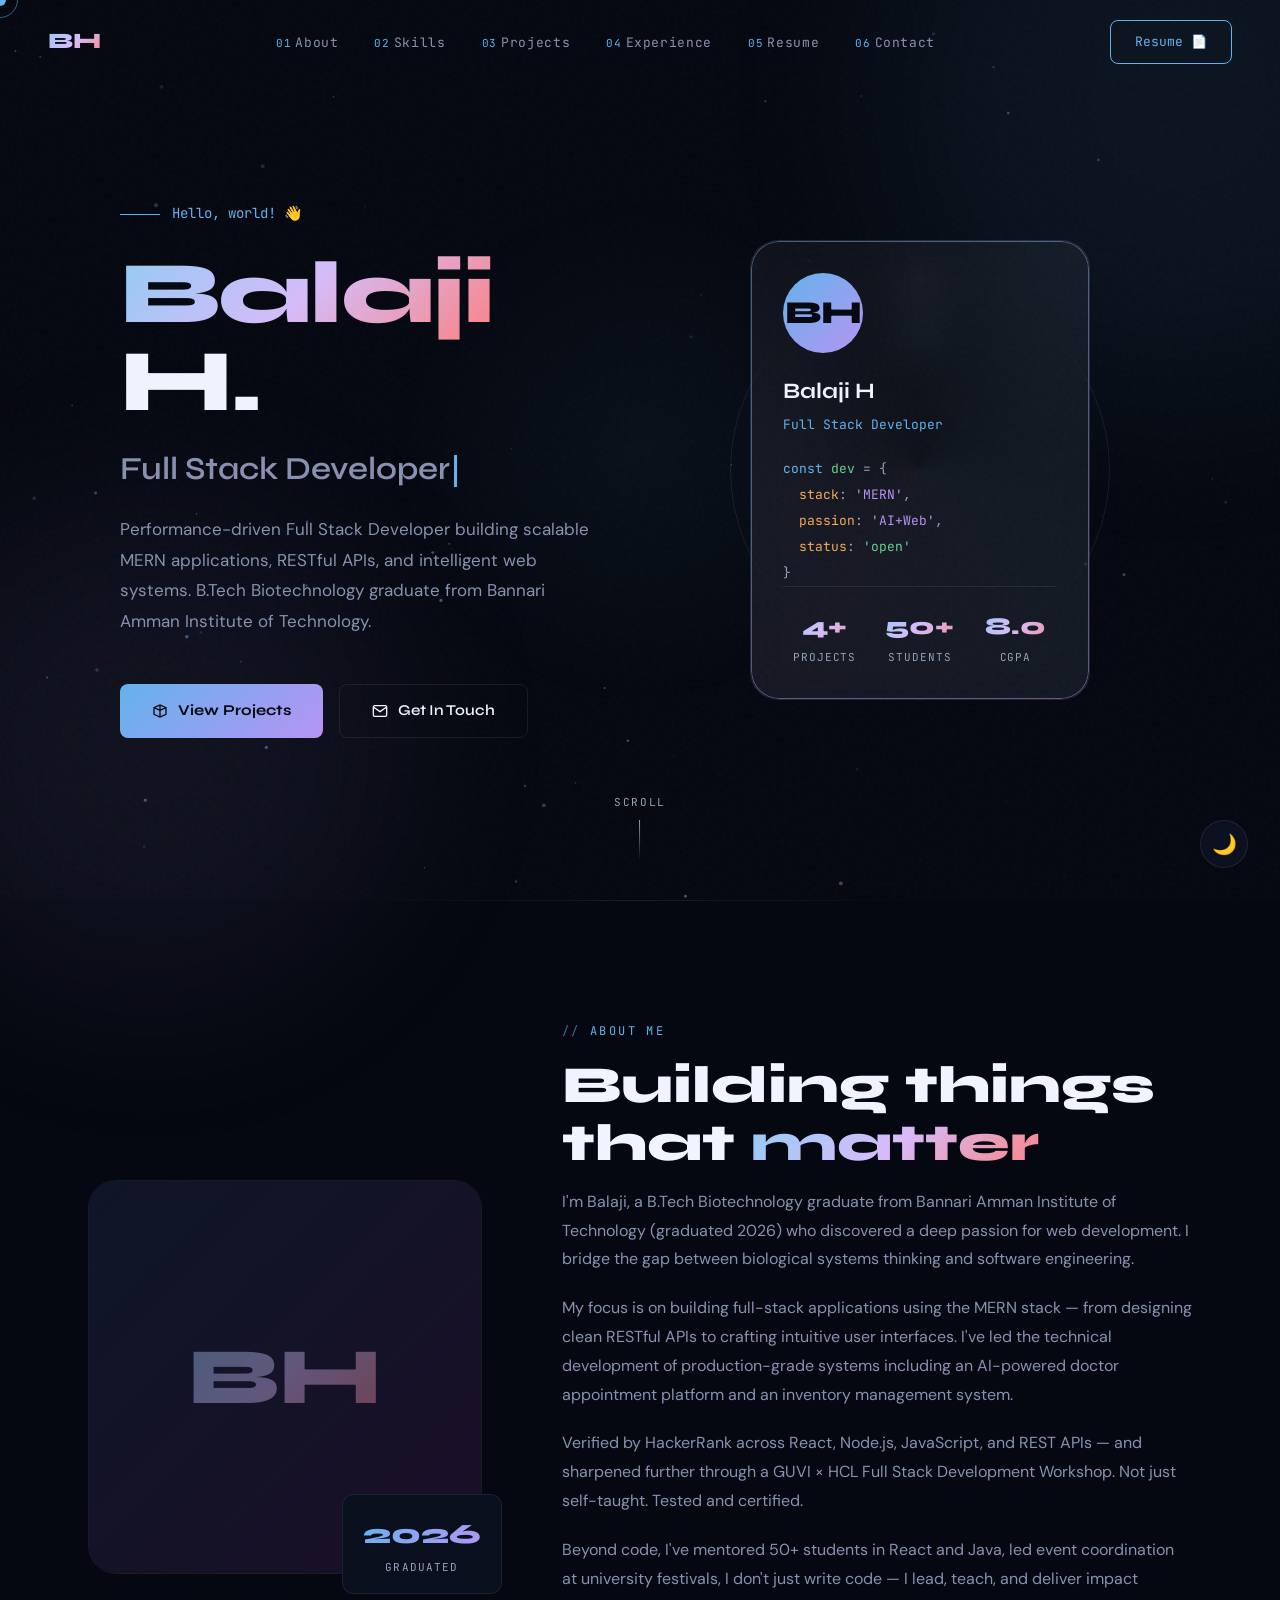
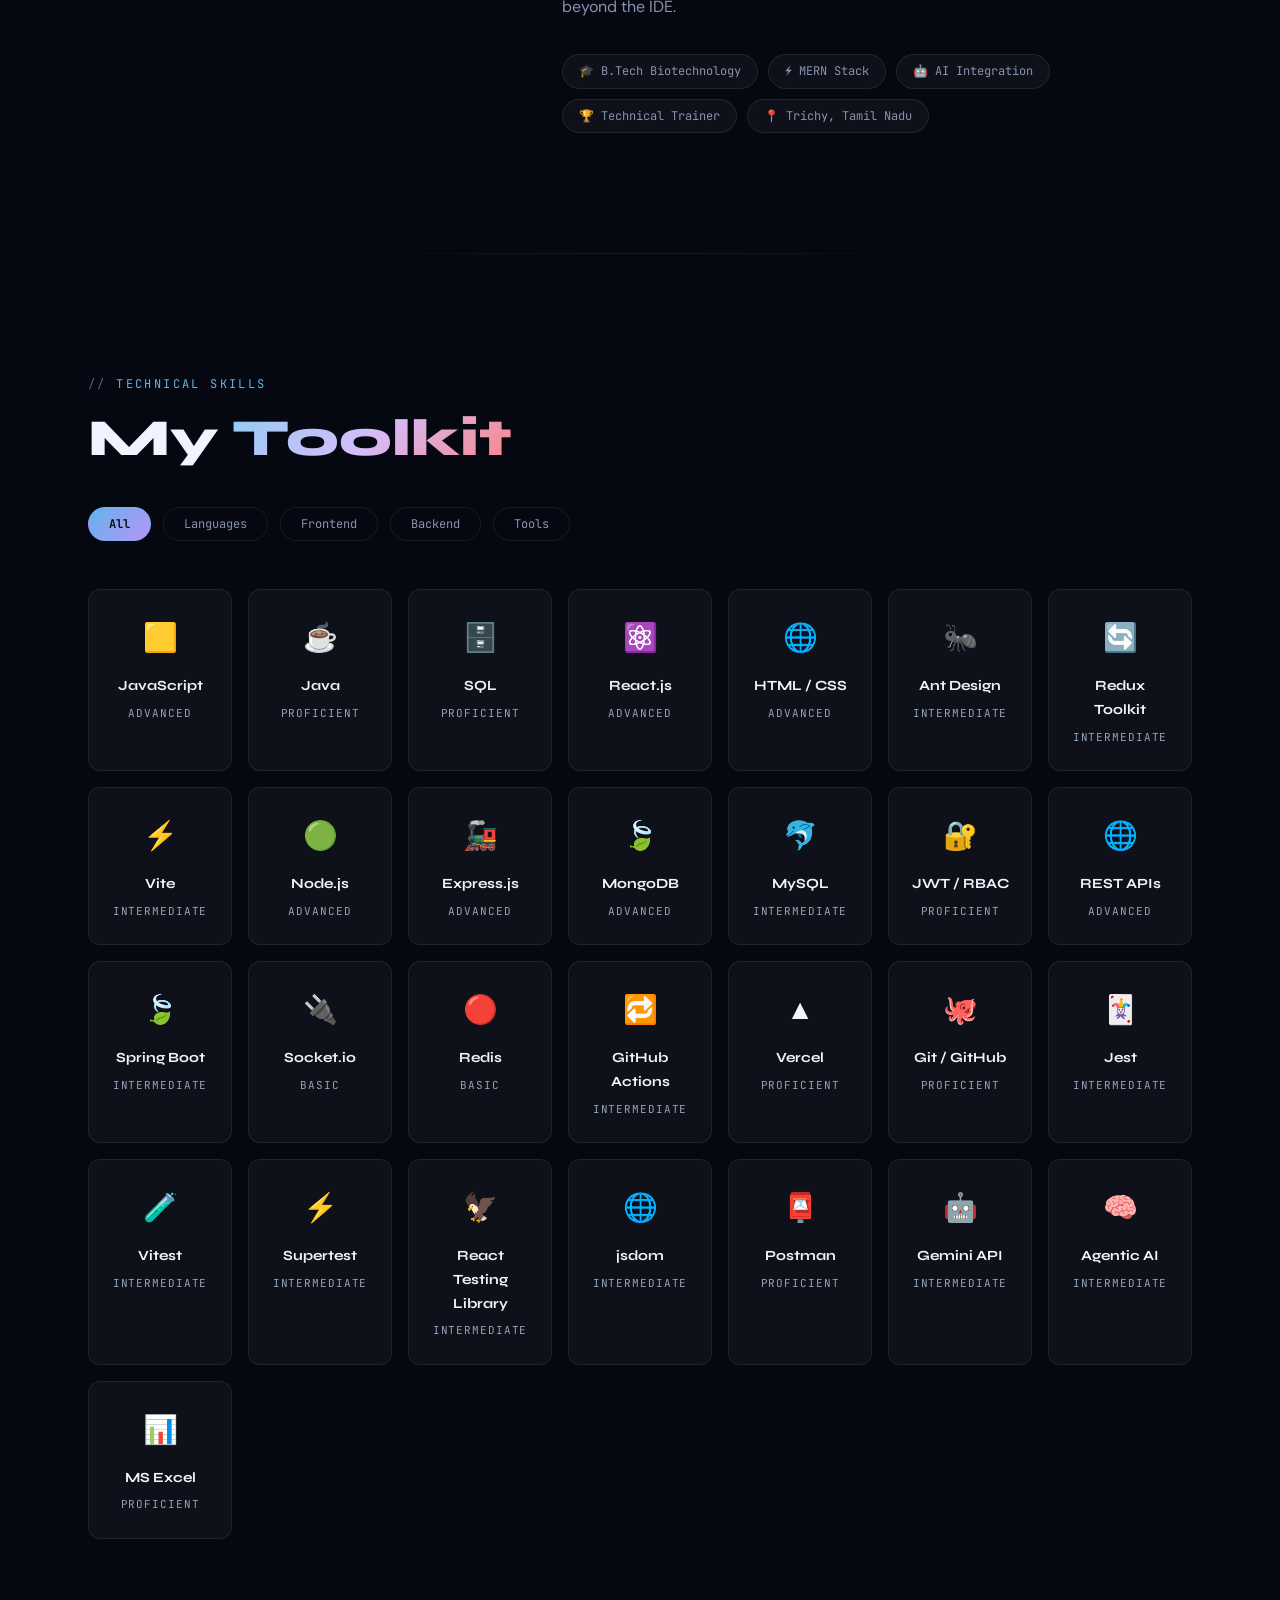
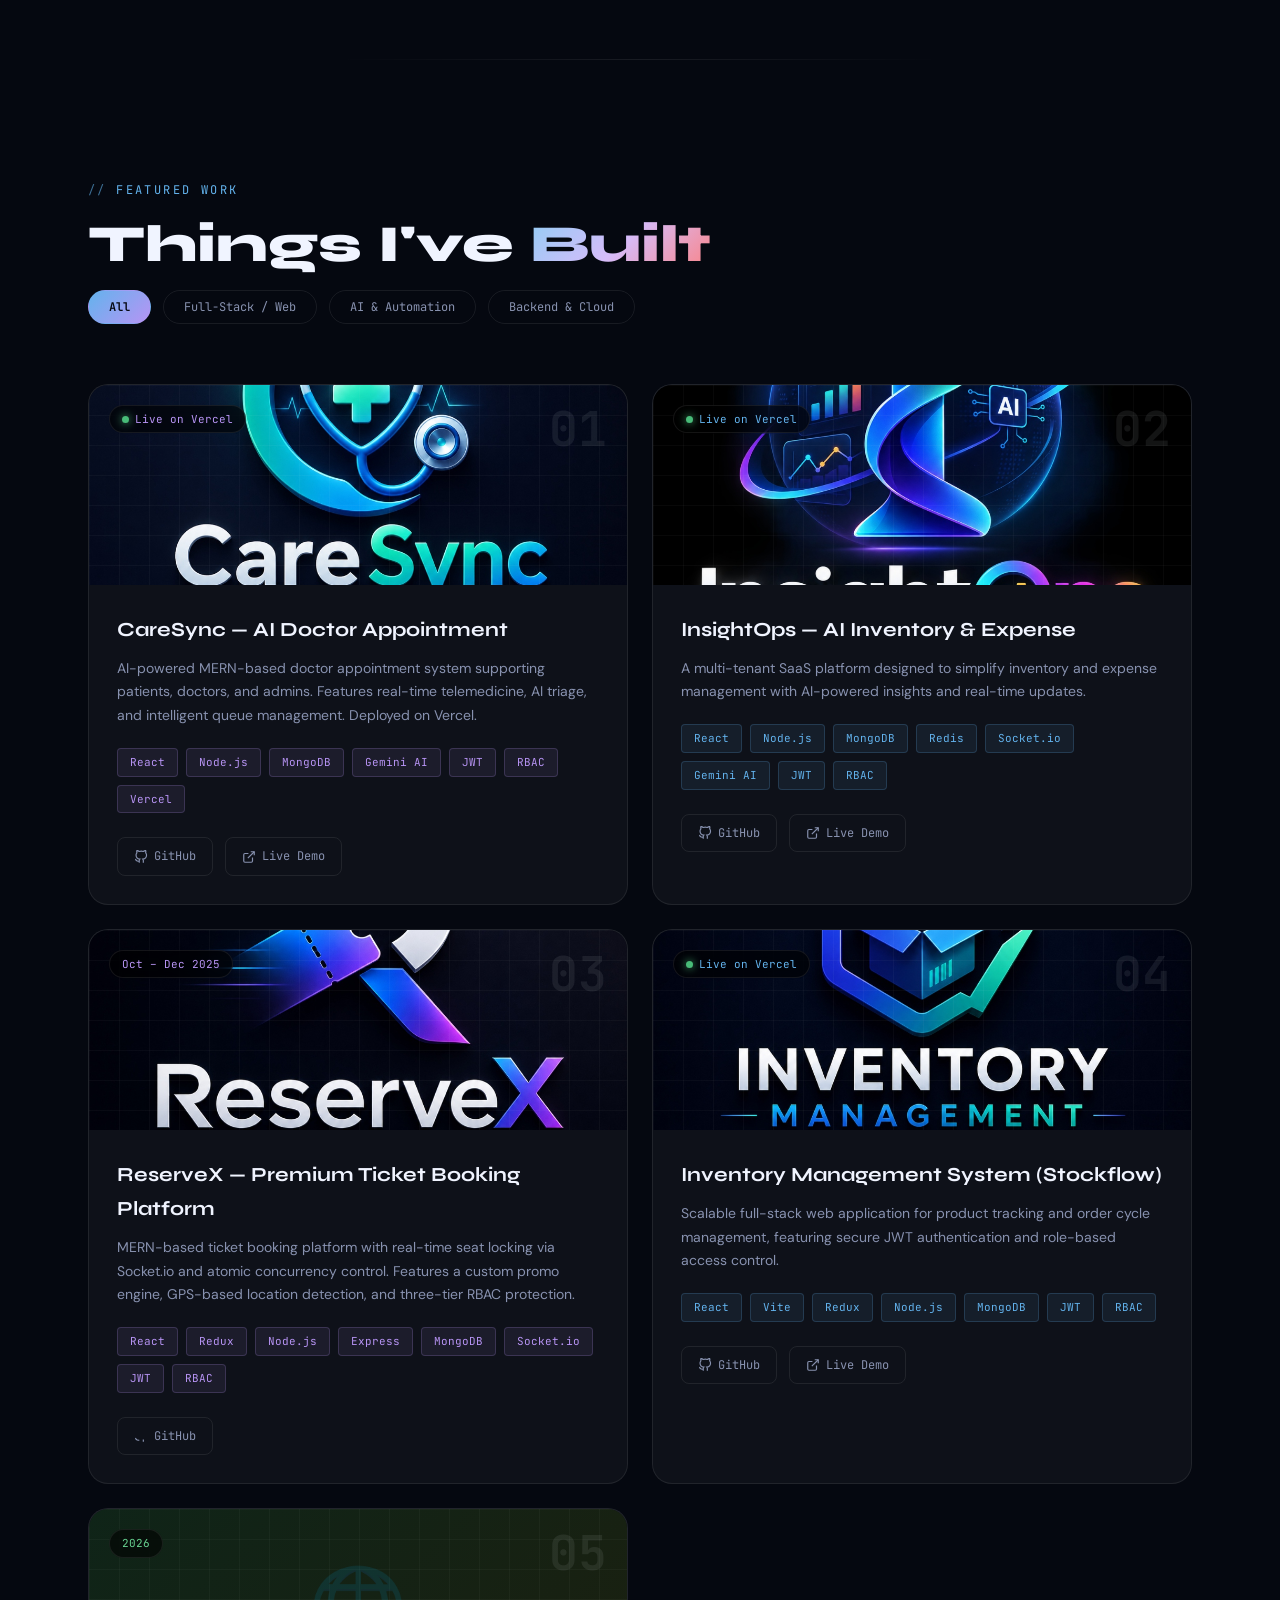
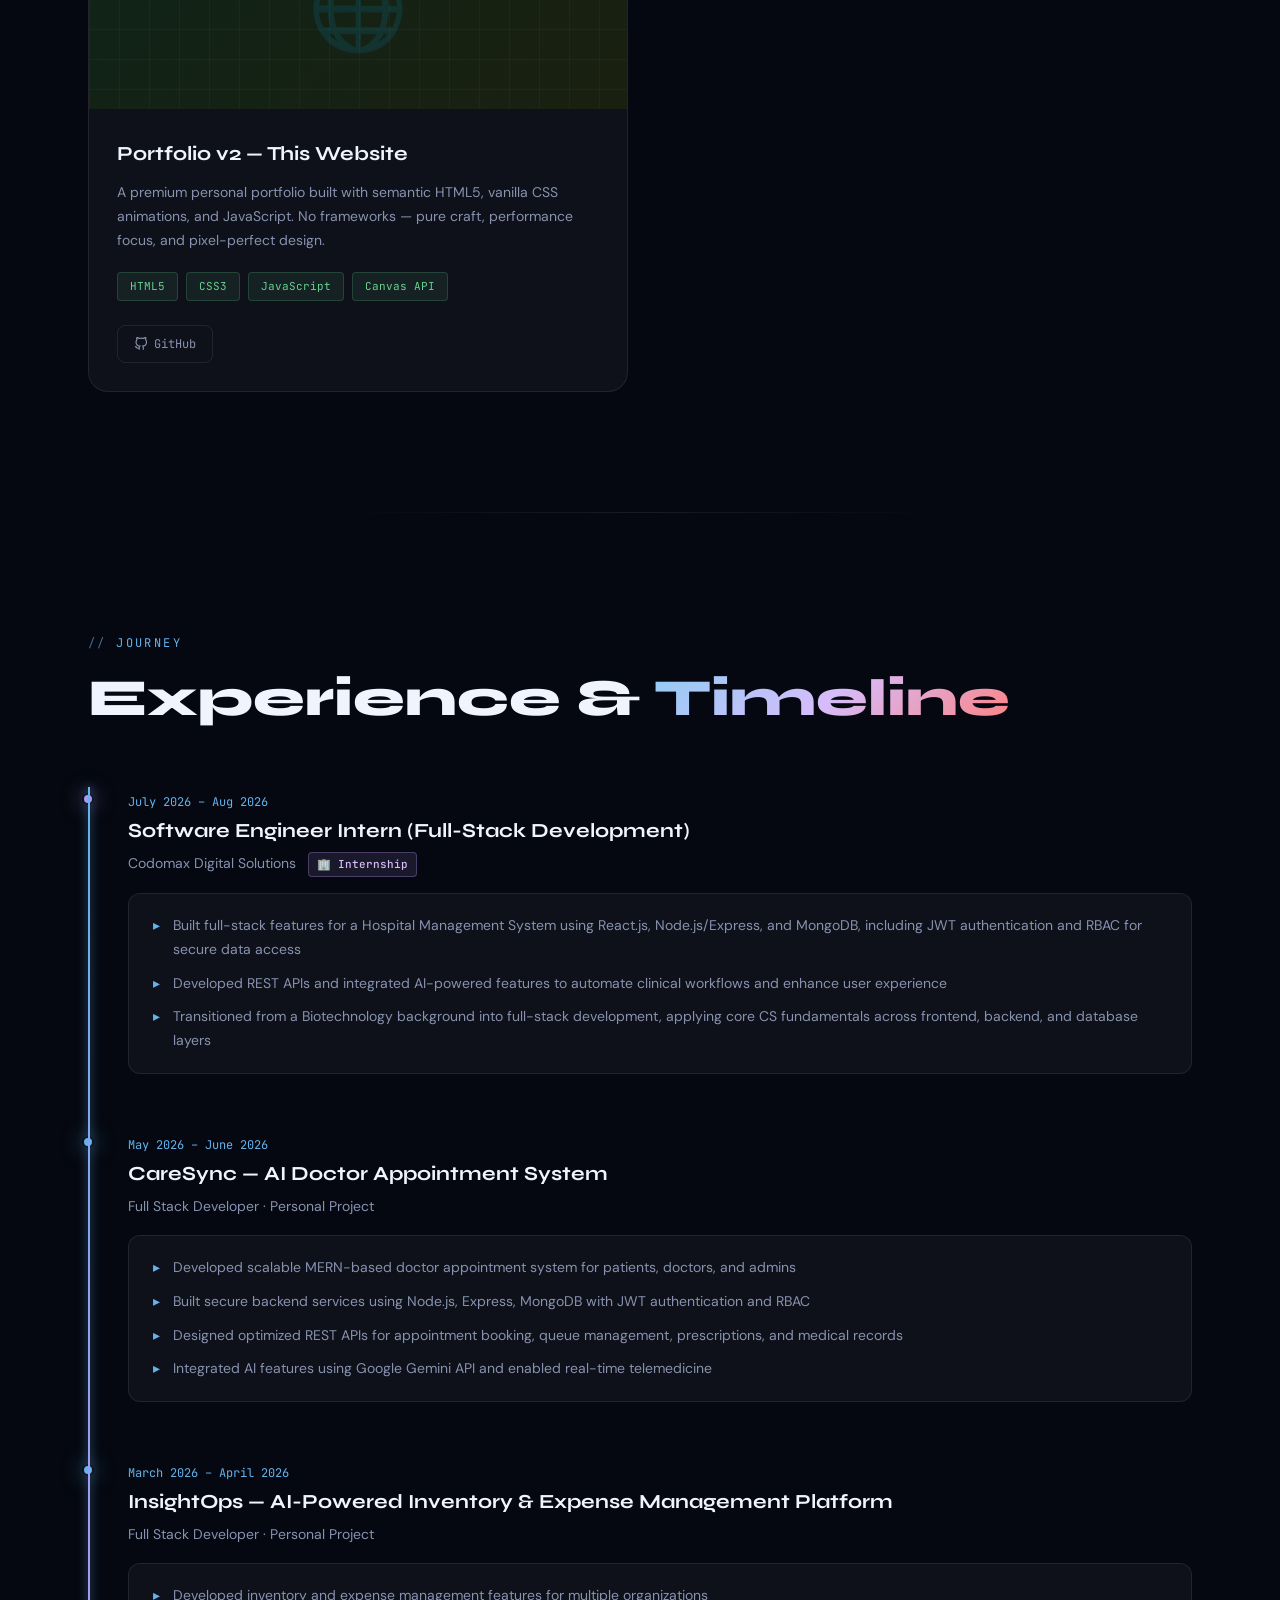
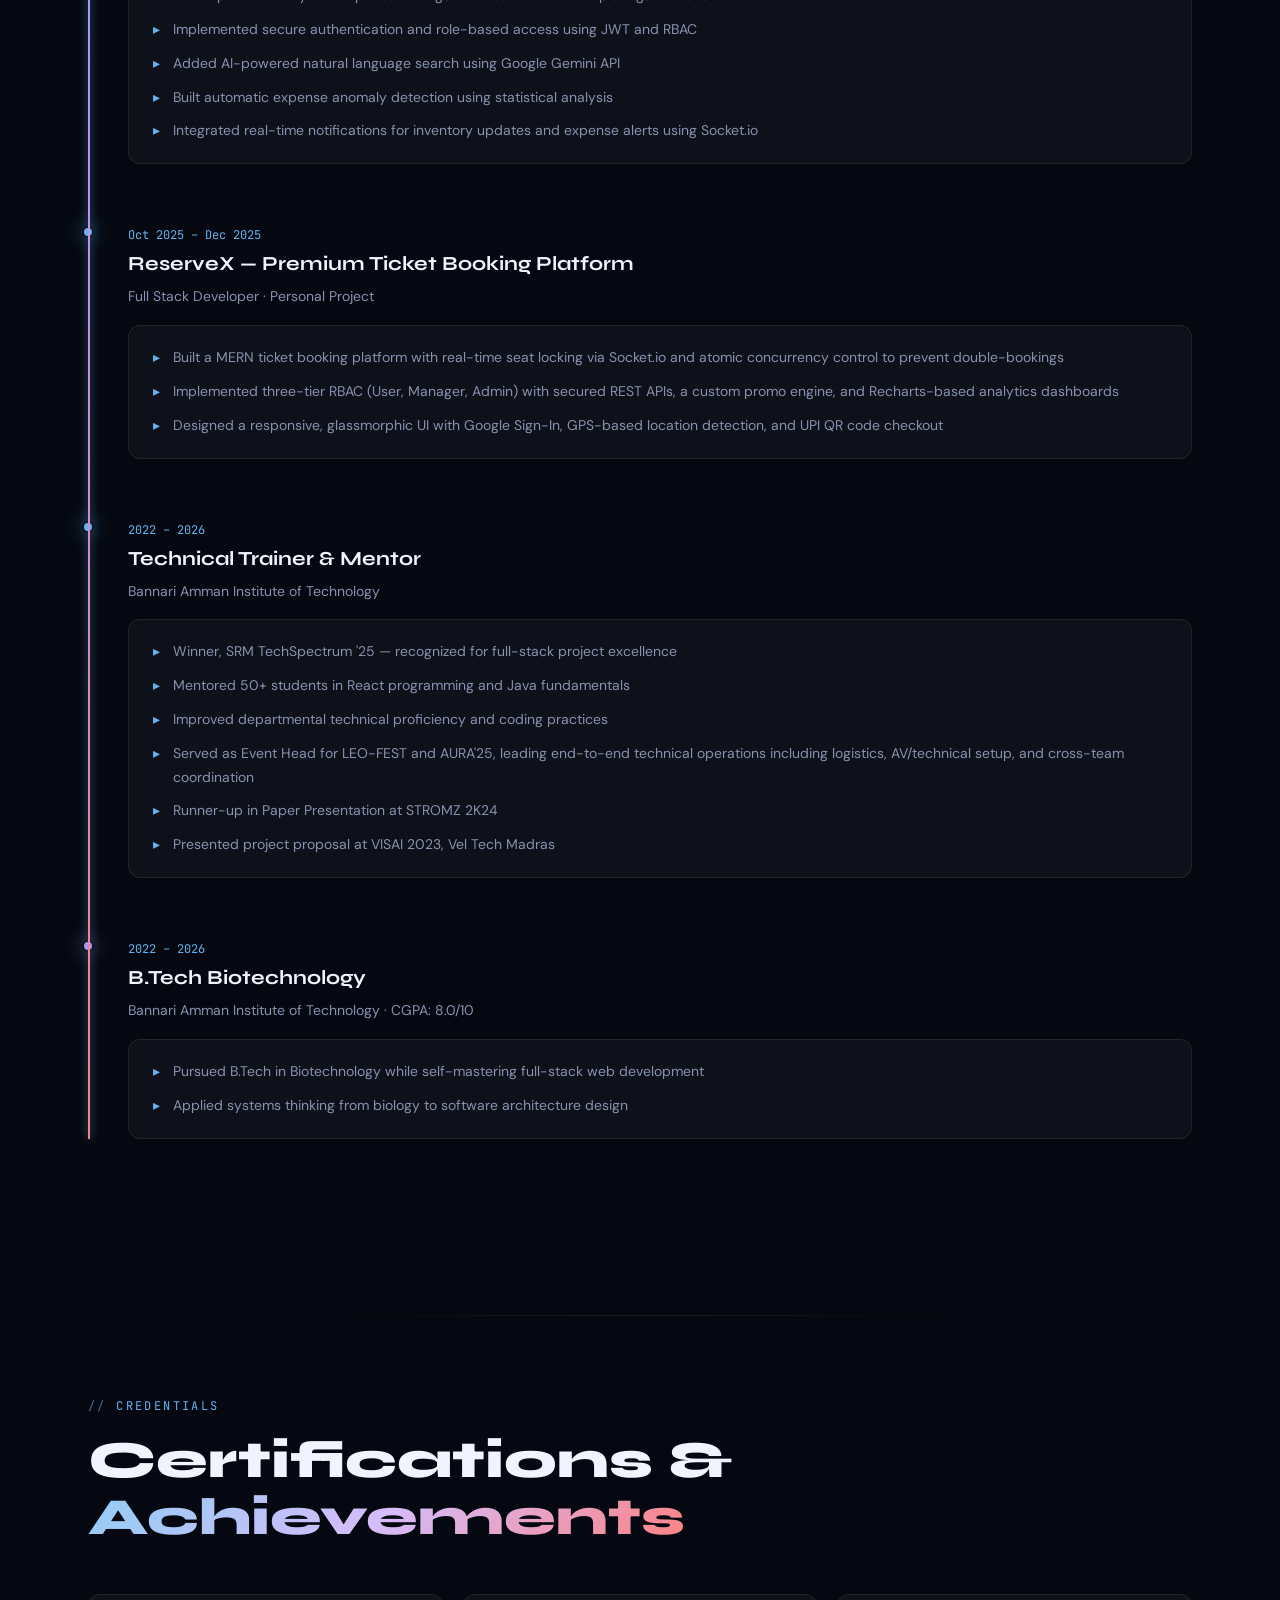
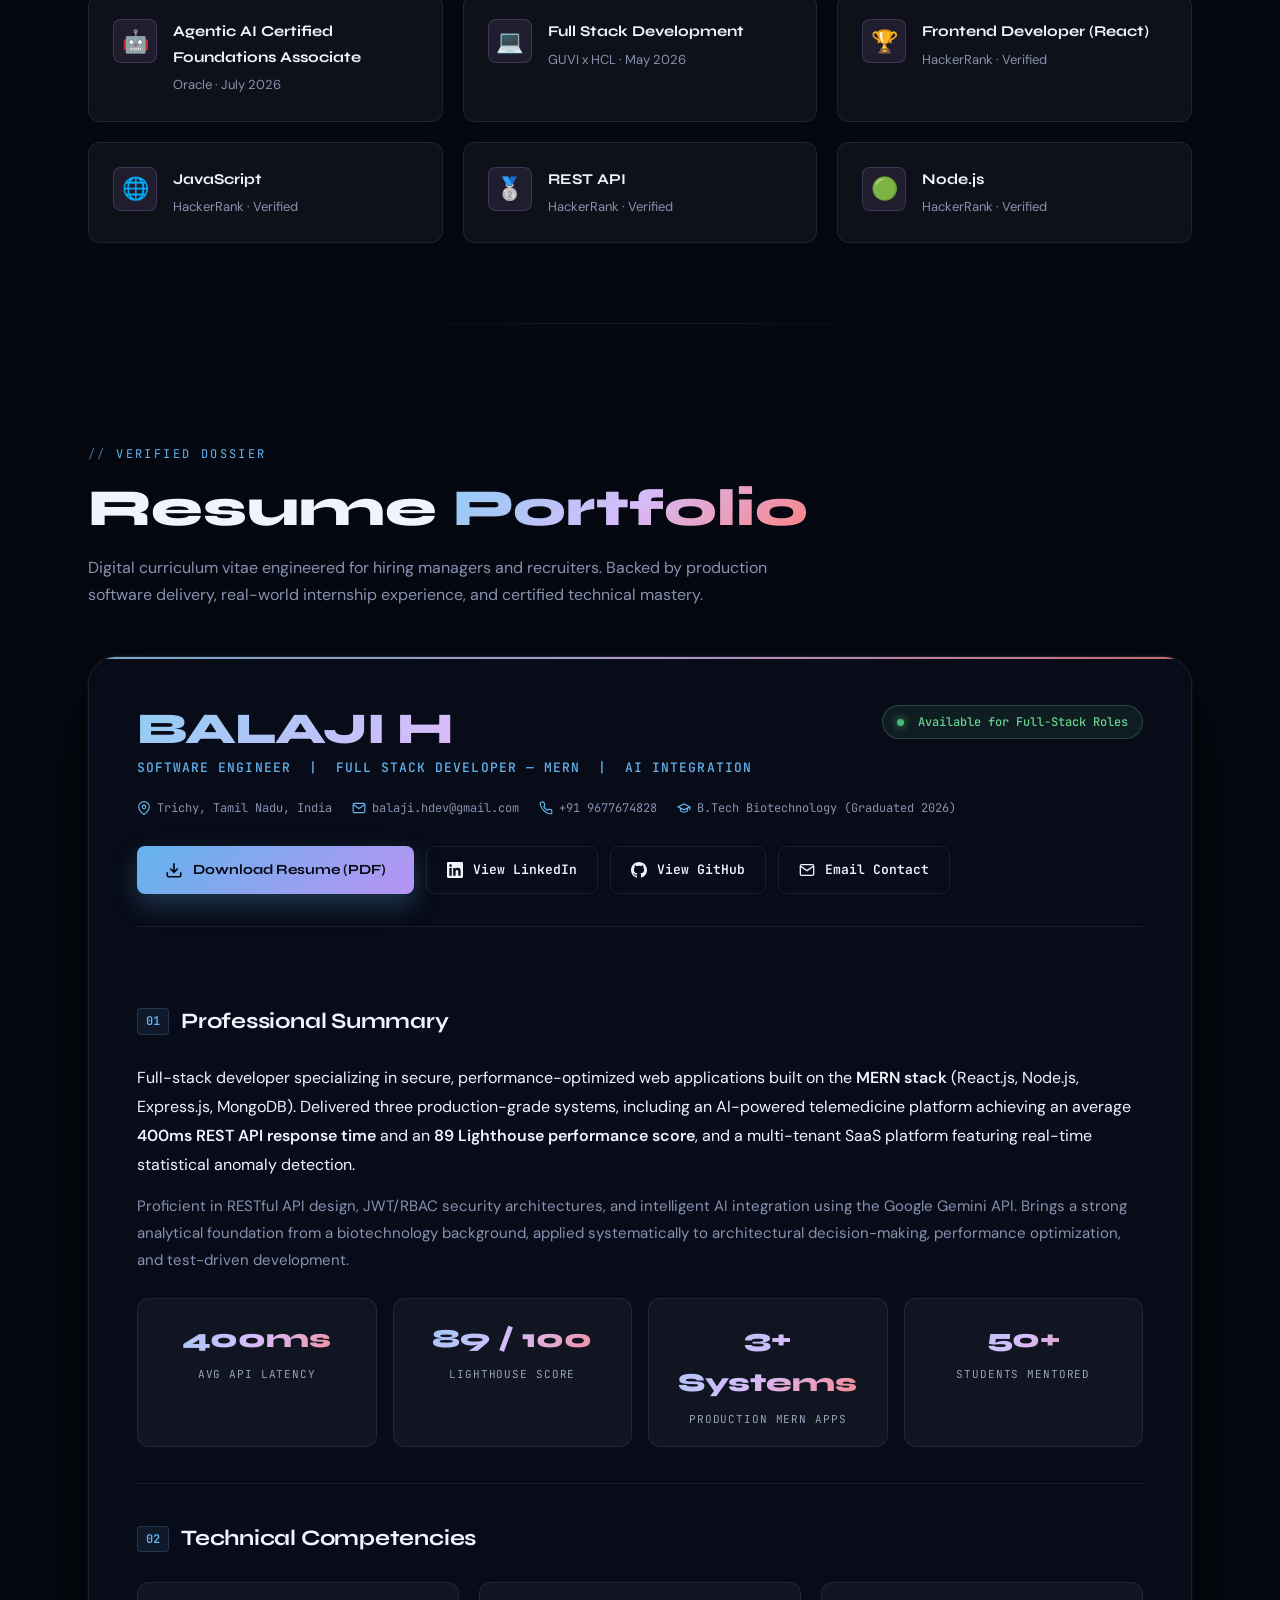
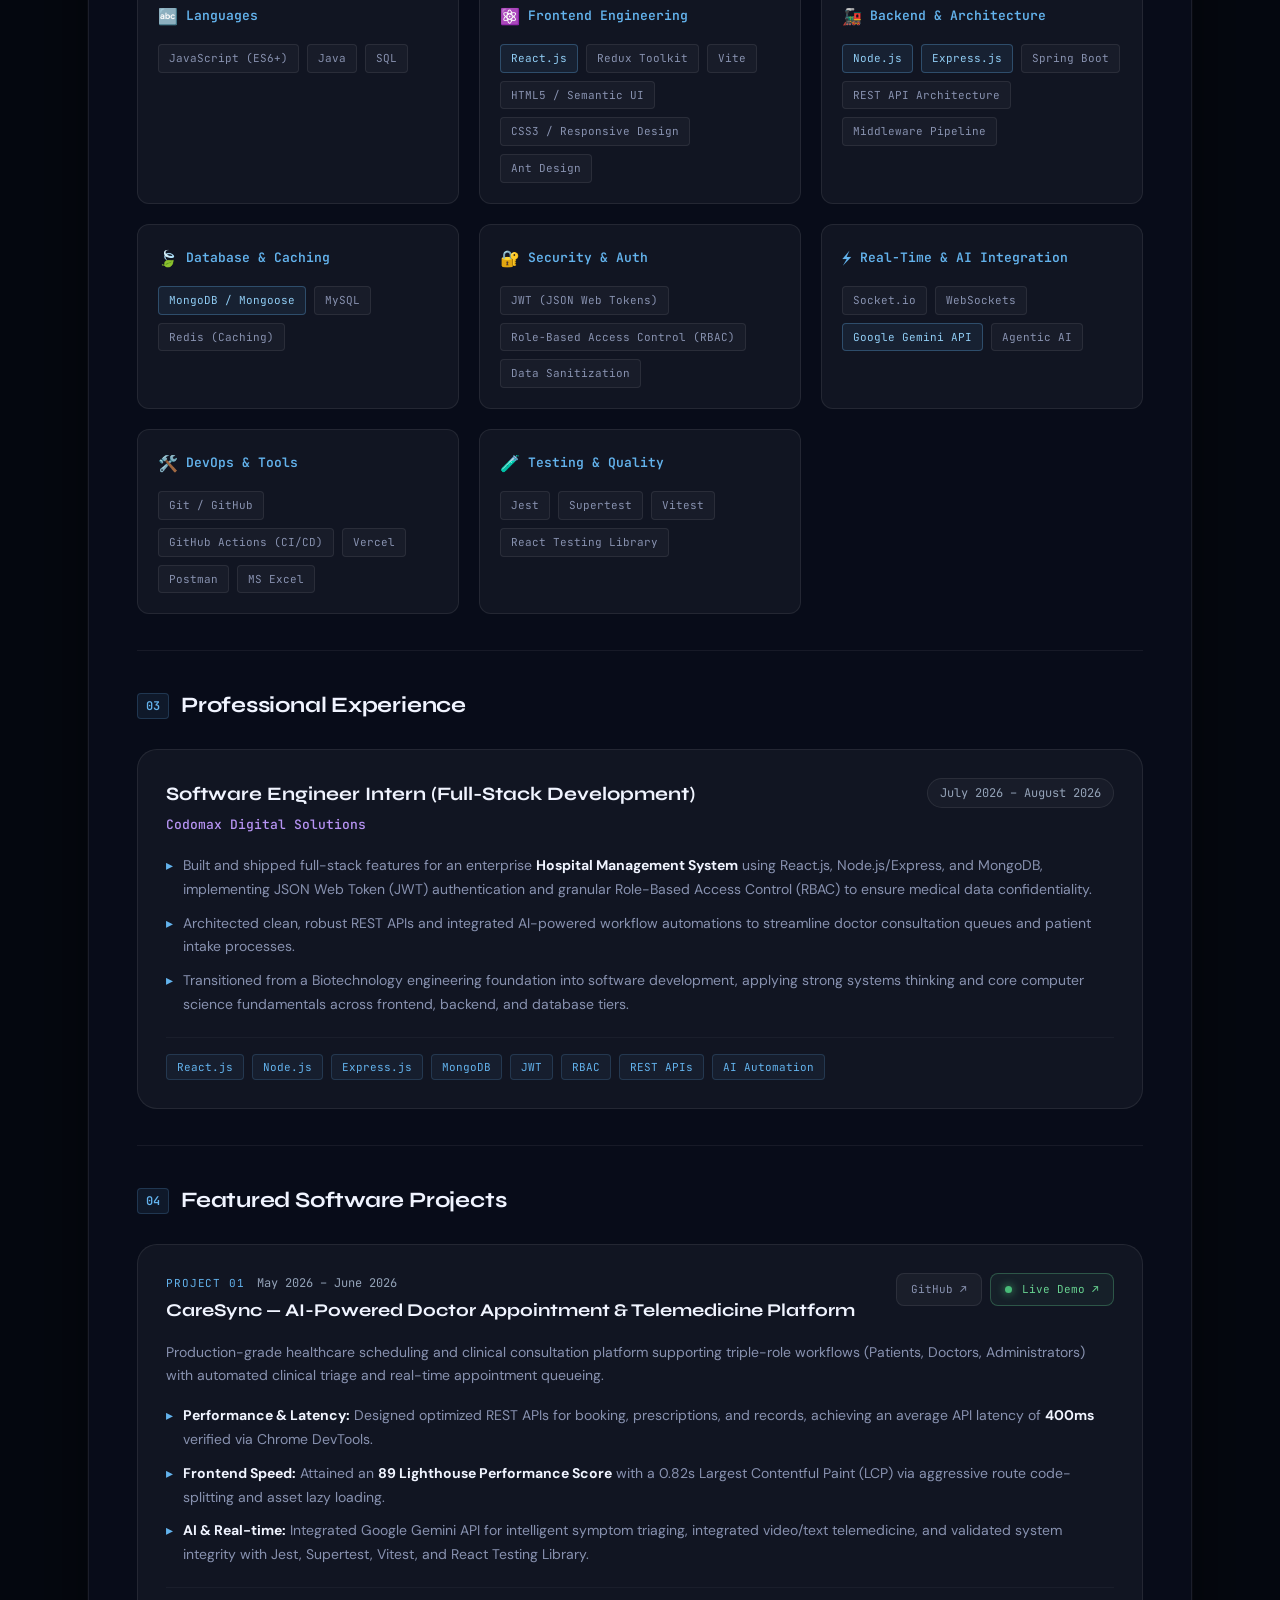
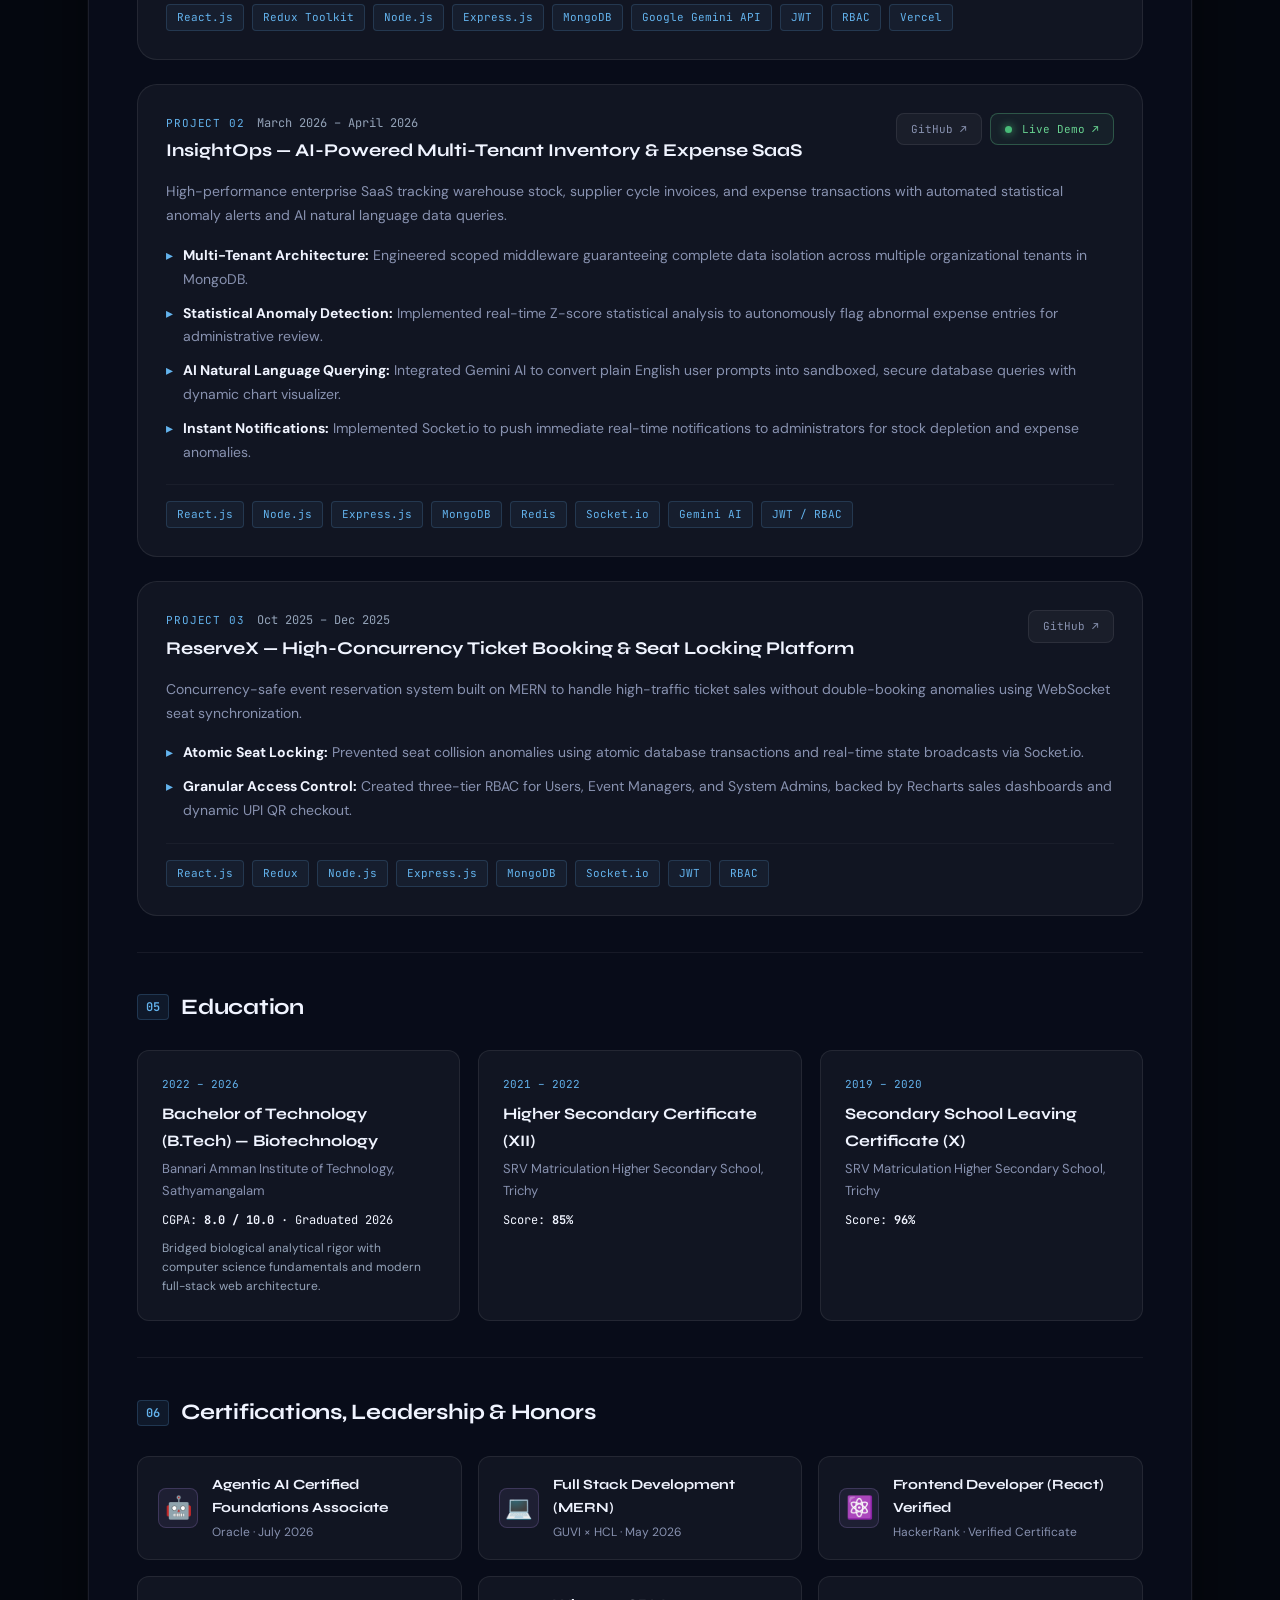
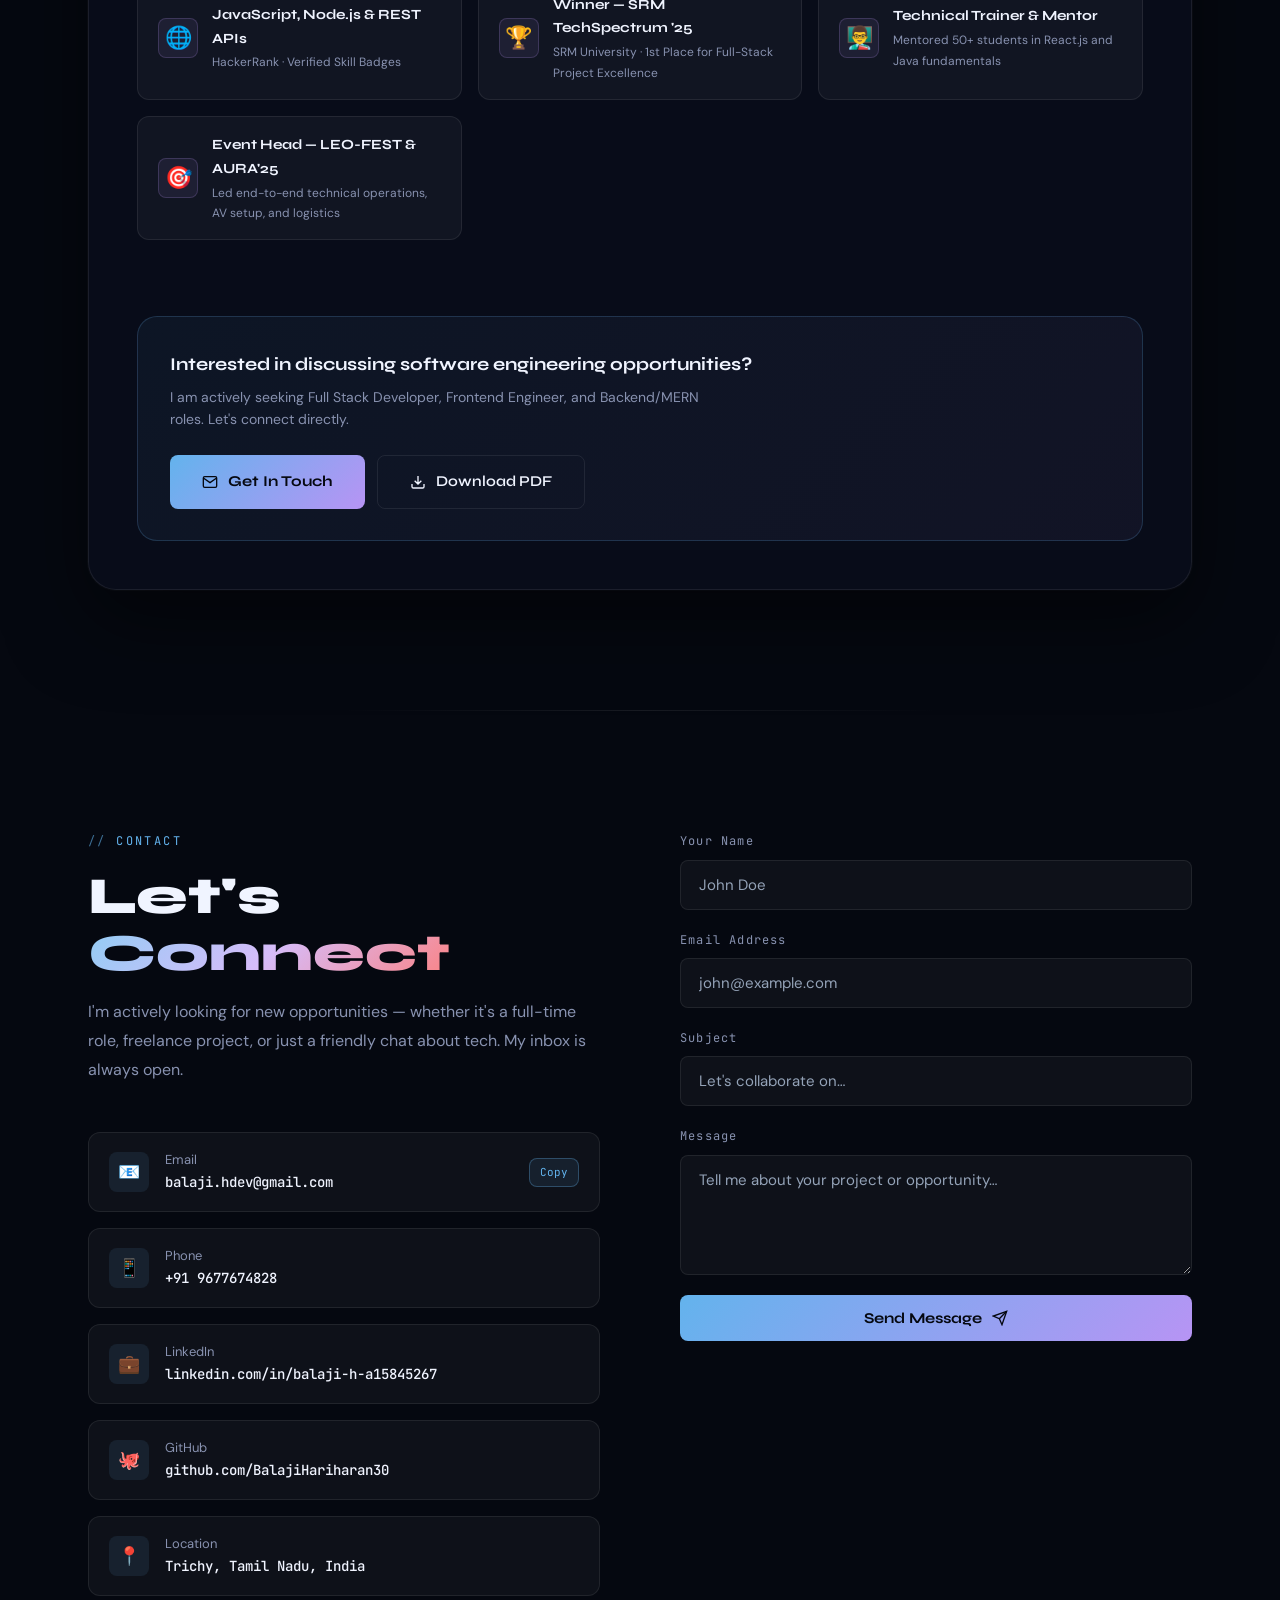
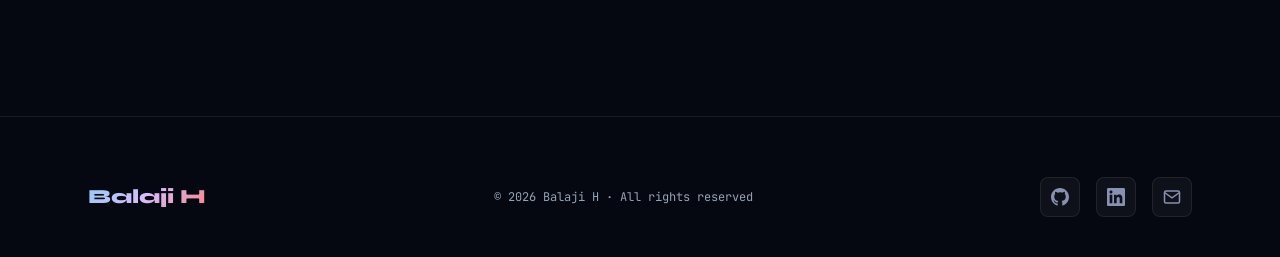
==== commit 253c0f80: "feat: redesign professional resume portfolio section with recruiter actions and verified dossiers" ====
--- a/index.html
+++ b/index.html
@@ -71,12 +71,13 @@
       <li><a href="#skills"     data-num="02">Skills</a></li>
       <li><a href="#projects"   data-num="03">Projects</a></li>
       <li><a href="#experience" data-num="04">Experience</a></li>
-      <li><a href="#contact"    data-num="05">Contact</a></li>
+      <li><a href="#resume"     data-num="05">Resume</a></li>
+      <li><a href="#contact"    data-num="06">Contact</a></li>
     </ul>
 
-    <!-- FIXED: Resume now uses correct relative path and accessible label -->
-    <a href="assets/resume.pdf" class="nav-cta" target="_blank" rel="noopener noreferrer" aria-label="Open Balaji H's Resume PDF in new tab" title="View or Download Balaji H's Resume">
-      Resume ↗
+    <!-- Prominent Resume CTA: Scroll to digital resume portfolio or download directly -->
+    <a href="#resume" class="nav-cta" aria-label="View Balaji H's Professional Resume Portfolio" title="View Balaji H's Professional Resume Portfolio">
+      Resume 📄
     </a>
 
     <button class="hamburger" id="hamburger" aria-label="Toggle mobile menu" aria-expanded="false" aria-controls="mobileMenu">
@@ -92,8 +93,9 @@
     <a href="#skills"     class="mobile-link">Skills</a>
     <a href="#projects"   class="mobile-link">Projects</a>
     <a href="#experience" class="mobile-link">Experience</a>
+    <a href="#resume"     class="mobile-link">Resume</a>
     <a href="#contact"    class="mobile-link">Contact</a>
-    <a href="assets/resume.pdf" class="mobile-link mobile-cta" target="_blank" rel="noopener noreferrer" aria-label="Open Balaji H's Resume PDF">Resume ↗</a>
+    <a href="assets/resume.pdf" class="mobile-link mobile-cta" target="_blank" download="Balaji_H_Resume.pdf" aria-label="Download Balaji H's Resume PDF">Download Resume ⬇</a>
   </div>
 
   <!-- ============================================================
@@ -687,9 +689,24 @@
 
       <div class="timeline">
 
-        <!-- Item 1: CareSync -->
+        <!-- Item 1: Codomax Internship -->
         <div class="timeline-item reveal">
           <div class="timeline-dot violet"></div>
+          <time class="timeline-date" datetime="2026-07">July 2026 – Aug 2026</time>
+          <h3 class="timeline-title">Software Engineer Intern (Full-Stack Development)</h3>
+          <div class="timeline-org">Codomax Digital Solutions <span class="timeline-badge">🏢 Internship</span></div>
+          <div class="timeline-content">
+            <ul>
+              <li>Built full-stack features for a Hospital Management System using React.js, Node.js/Express, and MongoDB, including JWT authentication and RBAC for secure data access</li>
+              <li>Developed REST APIs and integrated AI-powered features to automate clinical workflows and enhance user experience</li>
+              <li>Transitioned from a Biotechnology background into full-stack development, applying core CS fundamentals across frontend, backend, and database layers</li>
+            </ul>
+          </div>
+        </div>
+
+        <!-- Item 2: CareSync -->
+        <div class="timeline-item reveal" style="transition-delay: 0.05s">
+          <div class="timeline-dot"></div>
           <time class="timeline-date" datetime="2026-05">May 2026 – June 2026</time>
           <h3 class="timeline-title">CareSync — AI Doctor Appointment System</h3>
           <div class="timeline-org">Full Stack Developer · Personal Project</div>
@@ -703,8 +720,8 @@
           </div>
         </div>
 
-        <!-- Item 2: InsightOps -->
-        <div class="timeline-item reveal" style="transition-delay: 0.05s">
+        <!-- Item 3: InsightOps -->
+        <div class="timeline-item reveal" style="transition-delay: 0.1s">
           <div class="timeline-dot"></div>
           <time class="timeline-date" datetime="2026-03">March 2026 – April 2026</time>
           <h3 class="timeline-title">InsightOps — AI-Powered Inventory &amp; Expense Management Platform</h3>
@@ -720,8 +737,8 @@
           </div>
         </div>
 
-        <!-- Item 3: ReserveX -->
-        <div class="timeline-item reveal" style="transition-delay: 0.1s">
+        <!-- Item 4: ReserveX -->
+        <div class="timeline-item reveal" style="transition-delay: 0.15s">
           <div class="timeline-dot"></div>
           <time class="timeline-date" datetime="2025-10">Oct 2025 – Dec 2025</time>
           <h3 class="timeline-title">ReserveX — Premium Ticket Booking Platform</h3>
@@ -731,22 +748,6 @@
               <li>Built a MERN ticket booking platform with real-time seat locking via Socket.io and atomic concurrency control to prevent double-bookings</li>
               <li>Implemented three-tier RBAC (User, Manager, Admin) with secured REST APIs, a custom promo engine, and Recharts-based analytics dashboards</li>
               <li>Designed a responsive, glassmorphic UI with Google Sign-In, GPS-based location detection, and UPI QR code checkout</li>
-            </ul>
-          </div>
-        </div>
-
-        <!-- Item 4: Stockflow -->
-        <div class="timeline-item reveal" style="transition-delay: 0.15s">
-          <div class="timeline-dot"></div>
-          <time class="timeline-date" datetime="2025-09">Sep 2025 – Oct 2025</time>
-          <h3 class="timeline-title">Inventory Management System (Stockflow)</h3>
-          <div class="timeline-org">Full Stack Developer · Personal Project</div>
-          <div class="timeline-content">
-            <ul>
-              <li>Engineered scalable full-stack web application using React, Vite, Redux Toolkit, and Ant Design</li>
-              <li>Architected backend services using Node.js and Express with MongoDB for product tracking and order cycle management</li>
-              <li>Implemented secure JWT authentication and role-based access control (RBAC) to protect sensitive data</li>
-              <li>Designed and optimized RESTful APIs with strict server-side validation to ensure reliable data processing</li>
             </ul>
           </div>
         </div>
@@ -807,14 +808,14 @@
           <div class="cert-icon">🤖</div>
           <div>
             <div class="cert-name">Agentic AI Certified Foundations Associate</div>
-            <div class="cert-issuer">Oracle · Verified</div>
+            <div class="cert-issuer">Oracle · July 2026</div>
           </div>
         </div>
         <div class="cert-card reveal" style="transition-delay: 0.04s">
           <div class="cert-icon">💻</div>
           <div>
             <div class="cert-name">Full Stack Development</div>
-            <div class="cert-issuer">GUVI x HCL · Verified</div>
+            <div class="cert-issuer">GUVI x HCL · May 2026</div>
           </div>
         </div>
         <div class="cert-card reveal" style="transition-delay: 0.06s">
@@ -846,6 +847,561 @@
           </div>
         </div>
       </div>
+
+    </div>
+  </section>
+
+  <div class="section-divider"></div>
+
+  <!-- ============================================================
+       RESUME PORTFOLIO SECTION (Recruiter & Engineering Experience)
+  ============================================================ -->
+  <section id="resume" aria-labelledby="resume-heading">
+    <div class="container">
+
+      <!-- Section Label & Header -->
+      <div class="reveal">
+        <div class="section-label">Verified Dossier</div>
+        <h2 class="section-title" id="resume-heading">
+          Resume <span class="highlight">Portfolio</span>
+        </h2>
+        <p class="resume-intro-text">
+          Digital curriculum vitae engineered for hiring managers and recruiters. Backed by production software delivery, real-world internship experience, and certified technical mastery.
+        </p>
+      </div>
+
+      <!-- Main Resume Portfolio Card (Clean Glassmorphism Document) -->
+      <div class="resume-portfolio-card reveal" style="transition-delay: 0.1s">
+
+        <!-- Executive Header Box -->
+        <header class="rp-header">
+          <div class="rp-header-main">
+            <div class="rp-name-wrap">
+              <h3 class="rp-name">BALAJI H</h3>
+              <div class="rp-title">SOFTWARE ENGINEER &nbsp;|&nbsp; FULL STACK DEVELOPER — MERN &nbsp;|&nbsp; AI INTEGRATION</div>
+            </div>
+            <div class="rp-status-badge">
+              <span class="live-dot" aria-hidden="true"></span>
+              <span>Available for Full-Stack Roles</span>
+            </div>
+          </div>
+
+          <!-- Contact & Meta Pills -->
+          <div class="rp-meta-bar">
+            <span class="rp-meta-item">
+              <svg width="14" height="14" fill="none" stroke="currentColor" stroke-width="2" viewBox="0 0 24 24"><path d="M21 10c0 7-9 13-9 13s-9-6-9-13a9 9 0 0 1 18 0z"/><circle cx="12" cy="10" r="3"/></svg>
+              Trichy, Tamil Nadu, India
+            </span>
+            <a href="mailto:balaji.hdev@gmail.com" class="rp-meta-item">
+              <svg width="14" height="14" fill="none" stroke="currentColor" stroke-width="2" viewBox="0 0 24 24"><path d="M4 4h16c1.1 0 2 .9 2 2v12c0 1.1-.9 2-2 2H4c-1.1 0-2-.9-2-2V6c0-1.1.9-2 2-2z"/><polyline points="22,6 12,13 2,6"/></svg>
+              balaji.hdev@gmail.com
+            </a>
+            <a href="tel:+919677674828" class="rp-meta-item">
+              <svg width="14" height="14" fill="none" stroke="currentColor" stroke-width="2" viewBox="0 0 24 24"><path d="M22 16.92v3a2 2 0 0 1-2.18 2 19.79 19.79 0 0 1-8.63-3.07 19.5 19.5 0 0 1-6-6 19.79 19.79 0 0 1-3.07-8.67A2 2 0 0 1 4.11 2h3a2 2 0 0 1 2 1.72 12.84 12.84 0 0 0 .7 2.81 2 2 0 0 1-.45 2.11L8.09 9.91a16 16 0 0 0 6 6l1.27-1.27a2 2 0 0 1 2.11-.45 12.84 12.84 0 0 0 2.81.7A2 2 0 0 1 22 16.92z"/></svg>
+              +91 9677674828
+            </a>
+            <span class="rp-meta-item">
+              <svg width="14" height="14" fill="none" stroke="currentColor" stroke-width="2" viewBox="0 0 24 24"><path d="M22 10v6M2 10l10-5 10 5-10 5z"/><path d="M6 12v5c3 3 9 3 12 0v-5"/></svg>
+              B.Tech Biotechnology (Graduated 2026)
+            </span>
+          </div>
+
+          <!-- Prominent Recruiter Actions Toolbar -->
+          <div class="rp-actions-bar" role="toolbar" aria-label="Recruiter quick actions">
+            <a href="assets/resume.pdf" class="btn-primary rp-btn-download" download="Balaji_H_Resume.pdf" aria-label="Download Official Resume PDF">
+              <svg width="18" height="18" fill="none" stroke="currentColor" stroke-width="2.2" viewBox="0 0 24 24" aria-hidden="true">
+                <path d="M21 15v4a2 2 0 0 1-2 2H5a2 2 0 0 1-2-2v-4M7 10l5 5 5-5M12 15V3"/>
+              </svg>
+              <span>Download Resume (PDF)</span>
+            </a>
+
+            <a href="https://www.linkedin.com/in/balaji-h-a15845267" target="_blank" rel="noopener noreferrer" class="btn-secondary rp-action-btn" aria-label="View Balaji's LinkedIn profile">
+              <svg width="16" height="16" fill="currentColor" viewBox="0 0 24 24" aria-hidden="true"><path d="M20.447 20.452h-3.554v-5.569c0-1.328-.027-3.037-1.852-3.037-1.853 0-2.136 1.445-2.136 2.939v5.667H9.351V9h3.414v1.561h.046c.477-.9 1.637-1.85 3.37-1.85 3.601 0 4.267 2.37 4.267 5.455v6.286zM5.337 7.433c-1.144 0-2.063-.926-2.063-2.065 0-1.138.92-2.063 2.063-2.063 1.14 0 2.064.925 2.064 2.063 0 1.139-.925 2.065-2.064 2.065zm1.782 13.019H3.555V9h3.564v11.452zM22.225 0H1.771C.792 0 0 .774 0 1.729v20.542C0 23.227.792 24 1.771 24h20.451C23.2 24 24 23.227 24 22.271V1.729C24 .774 23.2 0 22.222 0h.003z"/></svg>
+              <span>View LinkedIn</span>
+            </a>
+
+            <a href="https://github.com/BalajiHariharan30" target="_blank" rel="noopener noreferrer" class="btn-secondary rp-action-btn" aria-label="View Balaji's GitHub profile">
+              <svg width="16" height="16" fill="currentColor" viewBox="0 0 24 24" aria-hidden="true"><path d="M12 0C5.374 0 0 5.373 0 12c0 5.302 3.438 9.8 8.207 11.387.599.111.793-.261.793-.577v-2.234c-3.338.726-4.033-1.416-4.033-1.416-.546-1.387-1.333-1.756-1.333-1.756-1.089-.745.083-.729.083-.729 1.205.084 1.839 1.237 1.839 1.237 1.07 1.834 2.807 1.304 3.492.997.107-.775.418-1.305.762-1.604-2.665-.305-5.467-1.334-5.467-5.931 0-1.311.469-2.381 1.236-3.221-.124-.303-.535-1.524.117-3.176 0 0 1.008-.322 3.301 1.23A11.509 11.509 0 0 1 12 5.803c1.02.005 2.047.138 3.006.404 2.291-1.552 3.297-1.23 3.297-1.23.653 1.653.242 2.874.118 3.176.77.84 1.235 1.911 1.235 3.221 0 4.609-2.807 5.624-5.479 5.921.43.372.823 1.102.823 2.222v3.293c0 .319.192.694.801.576C20.566 21.797 24 17.3 24 12c0-6.627-5.373-12-12-12z"/></svg>
+              <span>View GitHub</span>
+            </a>
+
+            <a href="mailto:balaji.hdev@gmail.com" class="btn-secondary rp-action-btn" aria-label="Send direct email to Balaji">
+              <svg width="16" height="16" fill="none" stroke="currentColor" stroke-width="2" viewBox="0 0 24 24"><path d="M4 4h16c1.1 0 2 .9 2 2v12c0 1.1-.9 2-2 2H4c-1.1 0-2-.9-2-2V6c0-1.1.9-2 2-2z"/><polyline points="22,6 12,13 2,6"/></svg>
+              <span>Email Contact</span>
+            </a>
+          </div>
+        </header>
+
+        <!-- 1. PROFESSIONAL SUMMARY SECTION -->
+        <section class="rp-section" aria-labelledby="rp-summary-title">
+          <div class="rp-section-header">
+            <span class="rp-section-num">01</span>
+            <h4 class="rp-section-title" id="rp-summary-title">Professional Summary</h4>
+          </div>
+          <div class="rp-summary-body">
+            <p class="rp-lead-para">
+              Full-stack developer specializing in secure, performance-optimized web applications built on the <strong>MERN stack</strong> (React.js, Node.js, Express.js, MongoDB). Delivered three production-grade systems, including an AI-powered telemedicine platform achieving an average <strong>400ms REST API response time</strong> and an <strong>89 Lighthouse performance score</strong>, and a multi-tenant SaaS platform featuring real-time statistical anomaly detection.
+            </p>
+            <p>
+              Proficient in RESTful API design, JWT/RBAC security architectures, and intelligent AI integration using the Google Gemini API. Brings a strong analytical foundation from a biotechnology background, applied systematically to architectural decision-making, performance optimization, and test-driven development.
+            </p>
+
+            <!-- Key Engineering Metrics Bar -->
+            <div class="rp-metrics-grid">
+              <div class="rp-metric-box">
+                <div class="rp-metric-val">400ms</div>
+                <div class="rp-metric-lbl">Avg API Latency</div>
+              </div>
+              <div class="rp-metric-box">
+                <div class="rp-metric-val">89 / 100</div>
+                <div class="rp-metric-lbl">Lighthouse Score</div>
+              </div>
+              <div class="rp-metric-box">
+                <div class="rp-metric-val">3+ Systems</div>
+                <div class="rp-metric-lbl">Production MERN Apps</div>
+              </div>
+              <div class="rp-metric-box">
+                <div class="rp-metric-val">50+</div>
+                <div class="rp-metric-lbl">Students Mentored</div>
+              </div>
+            </div>
+          </div>
+        </section>
+
+        <!-- 2. TECHNICAL SKILLS SECTION -->
+        <section class="rp-section" aria-labelledby="rp-skills-title">
+          <div class="rp-section-header">
+            <span class="rp-section-num">02</span>
+            <h4 class="rp-section-title" id="rp-skills-title">Technical Competencies</h4>
+          </div>
+          <div class="rp-skills-categories">
+            
+            <div class="rp-skill-group">
+              <div class="rp-skill-cat-title">
+                <span class="rp-cat-icon">🔤</span> Languages
+              </div>
+              <div class="rp-tag-list">
+                <span class="rp-tag">JavaScript (ES6+)</span>
+                <span class="rp-tag">Java</span>
+                <span class="rp-tag">SQL</span>
+              </div>
+            </div>
+
+            <div class="rp-skill-group">
+              <div class="rp-skill-cat-title">
+                <span class="rp-cat-icon">⚛️</span> Frontend Engineering
+              </div>
+              <div class="rp-tag-list">
+                <span class="rp-tag rp-tag-highlight">React.js</span>
+                <span class="rp-tag">Redux Toolkit</span>
+                <span class="rp-tag">Vite</span>
+                <span class="rp-tag">HTML5 / Semantic UI</span>
+                <span class="rp-tag">CSS3 / Responsive Design</span>
+                <span class="rp-tag">Ant Design</span>
+              </div>
+            </div>
+
+            <div class="rp-skill-group">
+              <div class="rp-skill-cat-title">
+                <span class="rp-cat-icon">🚂</span> Backend &amp; Architecture
+              </div>
+              <div class="rp-tag-list">
+                <span class="rp-tag rp-tag-highlight">Node.js</span>
+                <span class="rp-tag rp-tag-highlight">Express.js</span>
+                <span class="rp-tag">Spring Boot</span>
+                <span class="rp-tag">REST API Architecture</span>
+                <span class="rp-tag">Middleware Pipeline</span>
+              </div>
+            </div>
+
+            <div class="rp-skill-group">
+              <div class="rp-skill-cat-title">
+                <span class="rp-cat-icon">🍃</span> Database &amp; Caching
+              </div>
+              <div class="rp-tag-list">
+                <span class="rp-tag rp-tag-highlight">MongoDB / Mongoose</span>
+                <span class="rp-tag">MySQL</span>
+                <span class="rp-tag">Redis (Caching)</span>
+              </div>
+            </div>
+
+            <div class="rp-skill-group">
+              <div class="rp-skill-cat-title">
+                <span class="rp-cat-icon">🔐</span> Security &amp; Auth
+              </div>
+              <div class="rp-tag-list">
+                <span class="rp-tag">JWT (JSON Web Tokens)</span>
+                <span class="rp-tag">Role-Based Access Control (RBAC)</span>
+                <span class="rp-tag">Data Sanitization</span>
+              </div>
+            </div>
+
+            <div class="rp-skill-group">
+              <div class="rp-skill-cat-title">
+                <span class="rp-cat-icon">⚡</span> Real-Time &amp; AI Integration
+              </div>
+              <div class="rp-tag-list">
+                <span class="rp-tag">Socket.io</span>
+                <span class="rp-tag">WebSockets</span>
+                <span class="rp-tag rp-tag-highlight">Google Gemini API</span>
+                <span class="rp-tag">Agentic AI</span>
+              </div>
+            </div>
+
+            <div class="rp-skill-group">
+              <div class="rp-skill-cat-title">
+                <span class="rp-cat-icon">🛠️</span> DevOps &amp; Tools
+              </div>
+              <div class="rp-tag-list">
+                <span class="rp-tag">Git / GitHub</span>
+                <span class="rp-tag">GitHub Actions (CI/CD)</span>
+                <span class="rp-tag">Vercel</span>
+                <span class="rp-tag">Postman</span>
+                <span class="rp-tag">MS Excel</span>
+              </div>
+            </div>
+
+            <div class="rp-skill-group">
+              <div class="rp-skill-cat-title">
+                <span class="rp-cat-icon">🧪</span> Testing &amp; Quality
+              </div>
+              <div class="rp-tag-list">
+                <span class="rp-tag">Jest</span>
+                <span class="rp-tag">Supertest</span>
+                <span class="rp-tag">Vitest</span>
+                <span class="rp-tag">React Testing Library</span>
+              </div>
+            </div>
+
+          </div>
+        </section>
+
+        <!-- 3. EXPERIENCE SECTION -->
+        <section class="rp-section" aria-labelledby="rp-exp-title">
+          <div class="rp-section-header">
+            <span class="rp-section-num">03</span>
+            <h4 class="rp-section-title" id="rp-exp-title">Professional Experience</h4>
+          </div>
+
+          <div class="rp-timeline-card">
+            <div class="rp-card-top">
+              <div>
+                <h5 class="rp-role-title">Software Engineer Intern (Full-Stack Development)</h5>
+                <div class="rp-company">Codomax Digital Solutions</div>
+              </div>
+              <div class="rp-date-badge">July 2026 – August 2026</div>
+            </div>
+
+            <div class="rp-bullet-list">
+              <div class="rp-bullet-item">
+                <span class="rp-bullet-arrow">▸</span>
+                <span>Built and shipped full-stack features for an enterprise <strong>Hospital Management System</strong> using React.js, Node.js/Express, and MongoDB, implementing JSON Web Token (JWT) authentication and granular Role-Based Access Control (RBAC) to ensure medical data confidentiality.</span>
+              </div>
+              <div class="rp-bullet-item">
+                <span class="rp-bullet-arrow">▸</span>
+                <span>Architected clean, robust REST APIs and integrated AI-powered workflow automations to streamline doctor consultation queues and patient intake processes.</span>
+              </div>
+              <div class="rp-bullet-item">
+                <span class="rp-bullet-arrow">▸</span>
+                <span>Transitioned from a Biotechnology engineering foundation into software development, applying strong systems thinking and core computer science fundamentals across frontend, backend, and database tiers.</span>
+              </div>
+            </div>
+
+            <div class="rp-card-tech">
+              <span class="rp-tech-pill">React.js</span>
+              <span class="rp-tech-pill">Node.js</span>
+              <span class="rp-tech-pill">Express.js</span>
+              <span class="rp-tech-pill">MongoDB</span>
+              <span class="rp-tech-pill">JWT</span>
+              <span class="rp-tech-pill">RBAC</span>
+              <span class="rp-tech-pill">REST APIs</span>
+              <span class="rp-tech-pill">AI Automation</span>
+            </div>
+          </div>
+        </section>
+
+        <!-- 4. PROJECTS SECTION -->
+        <section class="rp-section" aria-labelledby="rp-proj-title">
+          <div class="rp-section-header">
+            <span class="rp-section-num">04</span>
+            <h4 class="rp-section-title" id="rp-proj-title">Featured Software Projects</h4>
+          </div>
+
+          <div class="rp-projects-list">
+
+            <!-- Project 1: CareSync -->
+            <article class="rp-project-entry">
+              <div class="rp-card-top">
+                <div>
+                  <div class="rp-project-meta-row">
+                    <span class="rp-project-num">Project 01</span>
+                    <span class="rp-date-inline">May 2026 – June 2026</span>
+                  </div>
+                  <h5 class="rp-project-name">CareSync — AI-Powered Doctor Appointment &amp; Telemedicine Platform</h5>
+                </div>
+                <div class="rp-links-row">
+                  <a href="https://github.com/BalajiHariharan30" target="_blank" rel="noopener noreferrer" class="rp-link-btn" aria-label="View CareSync GitHub">
+                    GitHub ↗
+                  </a>
+                  <a href="https://care-sync-pro-lbel.vercel.app/" target="_blank" rel="noopener noreferrer" class="rp-link-btn rp-link-live" aria-label="View CareSync Live Demo">
+                    <span class="live-dot" aria-hidden="true"></span>Live Demo ↗
+                  </a>
+                </div>
+              </div>
+
+              <p class="rp-project-desc">
+                Production-grade healthcare scheduling and clinical consultation platform supporting triple-role workflows (Patients, Doctors, Administrators) with automated clinical triage and real-time appointment queueing.
+              </p>
+
+              <div class="rp-bullet-list">
+                <div class="rp-bullet-item">
+                  <span class="rp-bullet-arrow">▸</span>
+                  <span><strong>Performance &amp; Latency:</strong> Designed optimized REST APIs for booking, prescriptions, and records, achieving an average API latency of <strong>400ms</strong> verified via Chrome DevTools.</span>
+                </div>
+                <div class="rp-bullet-item">
+                  <span class="rp-bullet-arrow">▸</span>
+                  <span><strong>Frontend Speed:</strong> Attained an <strong>89 Lighthouse Performance Score</strong> with a 0.82s Largest Contentful Paint (LCP) via aggressive route code-splitting and asset lazy loading.</span>
+                </div>
+                <div class="rp-bullet-item">
+                  <span class="rp-bullet-arrow">▸</span>
+                  <span><strong>AI &amp; Real-time:</strong> Integrated Google Gemini API for intelligent symptom triaging, integrated video/text telemedicine, and validated system integrity with Jest, Supertest, Vitest, and React Testing Library.</span>
+                </div>
+              </div>
+
+              <div class="rp-card-tech">
+                <span class="rp-tech-pill">React.js</span>
+                <span class="rp-tech-pill">Redux Toolkit</span>
+                <span class="rp-tech-pill">Node.js</span>
+                <span class="rp-tech-pill">Express.js</span>
+                <span class="rp-tech-pill">MongoDB</span>
+                <span class="rp-tech-pill">Google Gemini API</span>
+                <span class="rp-tech-pill">JWT</span>
+                <span class="rp-tech-pill">RBAC</span>
+                <span class="rp-tech-pill">Vercel</span>
+              </div>
+            </article>
+
+            <!-- Project 2: InsightOps -->
+            <article class="rp-project-entry">
+              <div class="rp-card-top">
+                <div>
+                  <div class="rp-project-meta-row">
+                    <span class="rp-project-num">Project 02</span>
+                    <span class="rp-date-inline">March 2026 – April 2026</span>
+                  </div>
+                  <h5 class="rp-project-name">InsightOps — AI-Powered Multi-Tenant Inventory &amp; Expense SaaS</h5>
+                </div>
+                <div class="rp-links-row">
+                  <a href="https://github.com/BalajiHariharan30/insightops-saas" target="_blank" rel="noopener noreferrer" class="rp-link-btn" aria-label="View InsightOps GitHub">
+                    GitHub ↗
+                  </a>
+                  <a href="https://insightops-saas.vercel.app/" target="_blank" rel="noopener noreferrer" class="rp-link-btn rp-link-live" aria-label="View InsightOps Live Demo">
+                    <span class="live-dot" aria-hidden="true"></span>Live Demo ↗
+                  </a>
+                </div>
+              </div>
+
+              <p class="rp-project-desc">
+                High-performance enterprise SaaS tracking warehouse stock, supplier cycle invoices, and expense transactions with automated statistical anomaly alerts and AI natural language data queries.
+              </p>
+
+              <div class="rp-bullet-list">
+                <div class="rp-bullet-item">
+                  <span class="rp-bullet-arrow">▸</span>
+                  <span><strong>Multi-Tenant Architecture:</strong> Engineered scoped middleware guaranteeing complete data isolation across multiple organizational tenants in MongoDB.</span>
+                </div>
+                <div class="rp-bullet-item">
+                  <span class="rp-bullet-arrow">▸</span>
+                  <span><strong>Statistical Anomaly Detection:</strong> Implemented real-time Z-score statistical analysis to autonomously flag abnormal expense entries for administrative review.</span>
+                </div>
+                <div class="rp-bullet-item">
+                  <span class="rp-bullet-arrow">▸</span>
+                  <span><strong>AI Natural Language Querying:</strong> Integrated Gemini AI to convert plain English user prompts into sandboxed, secure database queries with dynamic chart visualizer.</span>
+                </div>
+                <div class="rp-bullet-item">
+                  <span class="rp-bullet-arrow">▸</span>
+                  <span><strong>Instant Notifications:</strong> Implemented Socket.io to push immediate real-time notifications to administrators for stock depletion and expense anomalies.</span>
+                </div>
+              </div>
+
+              <div class="rp-card-tech">
+                <span class="rp-tech-pill">React.js</span>
+                <span class="rp-tech-pill">Node.js</span>
+                <span class="rp-tech-pill">Express.js</span>
+                <span class="rp-tech-pill">MongoDB</span>
+                <span class="rp-tech-pill">Redis</span>
+                <span class="rp-tech-pill">Socket.io</span>
+                <span class="rp-tech-pill">Gemini AI</span>
+                <span class="rp-tech-pill">JWT / RBAC</span>
+              </div>
+            </article>
+
+            <!-- Project 3: ReserveX -->
+            <article class="rp-project-entry">
+              <div class="rp-card-top">
+                <div>
+                  <div class="rp-project-meta-row">
+                    <span class="rp-project-num">Project 03</span>
+                    <span class="rp-date-inline">Oct 2025 – Dec 2025</span>
+                  </div>
+                  <h5 class="rp-project-name">ReserveX — High-Concurrency Ticket Booking &amp; Seat Locking Platform</h5>
+                </div>
+                <div class="rp-links-row">
+                  <a href="https://github.com/BalajiHariharan30" target="_blank" rel="noopener noreferrer" class="rp-link-btn" aria-label="View ReserveX GitHub">
+                    GitHub ↗
+                  </a>
+                </div>
+              </div>
+
+              <p class="rp-project-desc">
+                Concurrency-safe event reservation system built on MERN to handle high-traffic ticket sales without double-booking anomalies using WebSocket seat synchronization.
+              </p>
+
+              <div class="rp-bullet-list">
+                <div class="rp-bullet-item">
+                  <span class="rp-bullet-arrow">▸</span>
+                  <span><strong>Atomic Seat Locking:</strong> Prevented seat collision anomalies using atomic database transactions and real-time state broadcasts via Socket.io.</span>
+                </div>
+                <div class="rp-bullet-item">
+                  <span class="rp-bullet-arrow">▸</span>
+                  <span><strong>Granular Access Control:</strong> Created three-tier RBAC for Users, Event Managers, and System Admins, backed by Recharts sales dashboards and dynamic UPI QR checkout.</span>
+                </div>
+              </div>
+
+              <div class="rp-card-tech">
+                <span class="rp-tech-pill">React.js</span>
+                <span class="rp-tech-pill">Redux</span>
+                <span class="rp-tech-pill">Node.js</span>
+                <span class="rp-tech-pill">Express.js</span>
+                <span class="rp-tech-pill">MongoDB</span>
+                <span class="rp-tech-pill">Socket.io</span>
+                <span class="rp-tech-pill">JWT</span>
+                <span class="rp-tech-pill">RBAC</span>
+              </div>
+            </article>
+
+          </div>
+        </section>
+
+        <!-- 5. EDUCATION SECTION -->
+        <section class="rp-section" aria-labelledby="rp-edu-title">
+          <div class="rp-section-header">
+            <span class="rp-section-num">05</span>
+            <h4 class="rp-section-title" id="rp-edu-title">Education</h4>
+          </div>
+
+          <div class="rp-edu-grid">
+            <div class="rp-edu-card">
+              <div class="rp-edu-year">2022 – 2026</div>
+              <h5 class="rp-edu-degree">Bachelor of Technology (B.Tech) — Biotechnology</h5>
+              <div class="rp-edu-school">Bannari Amman Institute of Technology, Sathyamangalam</div>
+              <div class="rp-edu-grade">CGPA: <strong>8.0 / 10.0</strong> · Graduated 2026</div>
+              <p class="rp-edu-note">Bridged biological analytical rigor with computer science fundamentals and modern full-stack web architecture.</p>
+            </div>
+
+            <div class="rp-edu-card">
+              <div class="rp-edu-year">2021 – 2022</div>
+              <h5 class="rp-edu-degree">Higher Secondary Certificate (XII)</h5>
+              <div class="rp-edu-school">SRV Matriculation Higher Secondary School, Trichy</div>
+              <div class="rp-edu-grade">Score: <strong>85%</strong></div>
+            </div>
+
+            <div class="rp-edu-card">
+              <div class="rp-edu-year">2019 – 2020</div>
+              <h5 class="rp-edu-degree">Secondary School Leaving Certificate (X)</h5>
+              <div class="rp-edu-school">SRV Matriculation Higher Secondary School, Trichy</div>
+              <div class="rp-edu-grade">Score: <strong>96%</strong></div>
+            </div>
+          </div>
+        </section>
+
+        <!-- 6. CERTIFICATIONS & ACHIEVEMENTS SECTION -->
+        <section class="rp-section" aria-labelledby="rp-cert-title">
+          <div class="rp-section-header">
+            <span class="rp-section-num">06</span>
+            <h4 class="rp-section-title" id="rp-cert-title">Certifications, Leadership &amp; Honors</h4>
+          </div>
+
+          <div class="rp-cert-grid">
+            <div class="rp-cert-item">
+              <div class="rp-cert-badge-icon">🤖</div>
+              <div>
+                <div class="rp-cert-name">Agentic AI Certified Foundations Associate</div>
+                <div class="rp-cert-org">Oracle · July 2026</div>
+              </div>
+            </div>
+
+            <div class="rp-cert-item">
+              <div class="rp-cert-badge-icon">💻</div>
+              <div>
+                <div class="rp-cert-name">Full Stack Development (MERN)</div>
+                <div class="rp-cert-org">GUVI × HCL · May 2026</div>
+              </div>
+            </div>
+
+            <div class="rp-cert-item">
+              <div class="rp-cert-badge-icon">⚛️</div>
+              <div>
+                <div class="rp-cert-name">Frontend Developer (React) Verified</div>
+                <div class="rp-cert-org">HackerRank · Verified Certificate</div>
+              </div>
+            </div>
+
+            <div class="rp-cert-item">
+              <div class="rp-cert-badge-icon">🌐</div>
+              <div>
+                <div class="rp-cert-name">JavaScript, Node.js &amp; REST APIs</div>
+                <div class="rp-cert-org">HackerRank · Verified Skill Badges</div>
+              </div>
+            </div>
+
+            <div class="rp-cert-item">
+              <div class="rp-cert-badge-icon">🏆</div>
+              <div>
+                <div class="rp-cert-name">Winner — SRM TechSpectrum '25</div>
+                <div class="rp-cert-org">SRM University · 1st Place for Full-Stack Project Excellence</div>
+              </div>
+            </div>
+
+            <div class="rp-cert-item">
+              <div class="rp-cert-badge-icon">👨‍🏫</div>
+              <div>
+                <div class="rp-cert-name">Technical Trainer &amp; Mentor</div>
+                <div class="rp-cert-org">Mentored 50+ students in React.js and Java fundamentals</div>
+              </div>
+            </div>
+
+            <div class="rp-cert-item">
+              <div class="rp-cert-badge-icon">🎯</div>
+              <div>
+                <div class="rp-cert-name">Event Head — LEO-FEST &amp; AURA'25</div>
+                <div class="rp-cert-org">Led end-to-end technical operations, AV setup, and logistics</div>
+              </div>
+            </div>
+          </div>
+        </section>
+
+        <!-- 7. RECRUITER CONTACT & FOOTER ACTION -->
+        <footer class="rp-footer-box">
+          <div class="rp-footer-content">
+            <h4 class="rp-footer-heading">Interested in discussing software engineering opportunities?</h4>
+            <p class="rp-footer-text">
+              I am actively seeking Full Stack Developer, Frontend Engineer, and Backend/MERN roles. Let's connect directly.
+            </p>
+          </div>
+          <div class="rp-footer-actions">
+            <a href="mailto:balaji.hdev@gmail.com" class="btn-primary">
+              <svg width="16" height="16" fill="none" stroke="currentColor" stroke-width="2" viewBox="0 0 24 24"><path d="M4 4h16c1.1 0 2 .9 2 2v12c0 1.1-.9 2-2 2H4c-1.1 0-2-.9-2-2V6c0-1.1.9-2 2-2z"/><polyline points="22,6 12,13 2,6"/></svg>
+              <span>Get In Touch</span>
+            </a>
+            <a href="assets/resume.pdf" class="btn-secondary" download="Balaji_H_Resume.pdf">
+              <svg width="16" height="16" fill="none" stroke="currentColor" stroke-width="2" viewBox="0 0 24 24"><path d="M21 15v4a2 2 0 0 1-2 2H5a2 2 0 0 1-2-2v-4M7 10l5 5 5-5M12 15V3"/></svg>
+              <span>Download PDF</span>
+            </a>
+          </div>
+        </footer>
+
+      </div><!-- .resume-portfolio-card -->
 
     </div>
   </section>
--- a/css/styles.css
+++ b/css/styles.css
@@ -2264,4 +2264,719 @@
 }
 
 
-
+/* =====================================================================
+   PROFESSIONAL RESUME PORTFOLIO EXPERIENCE
+   ===================================================================== */
+#resume {
+  padding: 120px 0;
+  position: relative;
+  z-index: 1;
+}
+
+.resume-intro-text {
+  color: var(--text-secondary);
+  font-size: 16px;
+  max-width: 680px;
+  line-height: 1.7;
+  margin-top: 8px;
+  margin-bottom: 48px;
+}
+
+/* Timeline Badge */
+.timeline-badge {
+  display: inline-block;
+  font-family: var(--font-mono);
+  font-size: 11px;
+  padding: 2px 8px;
+  border-radius: 4px;
+  background: rgba(183, 148, 244, 0.12);
+  color: var(--violet-bright);
+  border: 1px solid rgba(183, 148, 244, 0.3);
+  margin-left: 8px;
+  vertical-align: middle;
+  font-weight: 500;
+}
+
+/* Main Digital Resume Document Card */
+.resume-portfolio-card {
+  background: rgba(10, 15, 30, 0.7);
+  border: 1px solid var(--border);
+  border-radius: var(--radius-xl);
+  box-shadow: 0 30px 80px rgba(0, 0, 0, 0.5), 0 0 0 1px rgba(255, 255, 255, 0.03);
+  backdrop-filter: blur(24px);
+  padding: 48px;
+  position: relative;
+  overflow: hidden;
+}
+
+.resume-portfolio-card::before {
+  content: '';
+  position: absolute;
+  top: 0;
+  left: 0;
+  right: 0;
+  height: 2px;
+  background: var(--gradient-text);
+  opacity: 0.8;
+}
+
+/* Executive Header */
+.rp-header {
+  border-bottom: 1px solid var(--border);
+  padding-bottom: 32px;
+  margin-bottom: 40px;
+}
+
+.rp-header-main {
+  display: flex;
+  justify-content: space-between;
+  align-items: flex-start;
+  flex-wrap: wrap;
+  gap: 20px;
+  margin-bottom: 18px;
+}
+
+.rp-name {
+  font-family: var(--font-display);
+  font-size: clamp(32px, 4vw, 44px);
+  font-weight: 800;
+  letter-spacing: -0.02em;
+  background: var(--gradient-text);
+  -webkit-background-clip: text;
+  -webkit-text-fill-color: transparent;
+  background-clip: text;
+  margin-bottom: 4px;
+  line-height: 1.1;
+}
+
+.rp-title {
+  font-family: var(--font-mono);
+  font-size: 13px;
+  color: var(--cyan);
+  letter-spacing: 0.08em;
+  font-weight: 500;
+}
+
+.rp-status-badge {
+  display: inline-flex;
+  align-items: center;
+  gap: 8px;
+  padding: 6px 14px;
+  border-radius: 100px;
+  background: rgba(104, 211, 145, 0.08);
+  border: 1px solid rgba(104, 211, 145, 0.25);
+  color: var(--emerald);
+  font-family: var(--font-mono);
+  font-size: 12px;
+  font-weight: 500;
+}
+
+/* Meta Bar */
+.rp-meta-bar {
+  display: flex;
+  flex-wrap: wrap;
+  gap: 20px;
+  margin-bottom: 28px;
+}
+
+.rp-meta-item {
+  display: inline-flex;
+  align-items: center;
+  gap: 6px;
+  font-family: var(--font-mono);
+  font-size: 12px;
+  color: var(--text-secondary);
+  text-decoration: none;
+  transition: var(--transition);
+}
+
+.rp-meta-item:hover {
+  color: var(--cyan);
+}
+
+.rp-meta-item svg {
+  color: var(--cyan);
+  flex-shrink: 0;
+}
+
+/* Recruiter Action Buttons */
+.rp-actions-bar {
+  display: flex;
+  flex-wrap: wrap;
+  gap: 12px;
+}
+
+.rp-btn-download {
+  padding: 12px 28px;
+  font-size: 14px;
+  box-shadow: 0 10px 25px rgba(99, 179, 237, 0.25);
+}
+
+.rp-action-btn {
+  padding: 11px 20px;
+  font-size: 13px;
+  font-family: var(--font-mono);
+}
+
+/* Section Shared Structure */
+.rp-section {
+  padding: 36px 0;
+  border-bottom: 1px solid rgba(255, 255, 255, 0.06);
+}
+
+.rp-section:last-of-type {
+  border-bottom: none;
+}
+
+.rp-section-header {
+  display: flex;
+  align-items: center;
+  gap: 12px;
+  margin-bottom: 24px;
+}
+
+.rp-section-num {
+  font-family: var(--font-mono);
+  font-size: 12px;
+  color: var(--cyan);
+  background: rgba(99, 179, 237, 0.08);
+  border: 1px solid rgba(99, 179, 237, 0.2);
+  padding: 2px 8px;
+  border-radius: 4px;
+  font-weight: 600;
+}
+
+.rp-section-title {
+  font-family: var(--font-display);
+  font-size: 22px;
+  font-weight: 700;
+  color: var(--text-primary);
+  letter-spacing: -0.01em;
+}
+
+/* Summary Body */
+.rp-summary-body p {
+  color: var(--text-secondary);
+  font-size: 15px;
+  line-height: 1.8;
+  margin-bottom: 14px;
+}
+
+.rp-lead-para {
+  font-size: 16px !important;
+  color: var(--text-primary) !important;
+}
+
+.rp-summary-body strong {
+  color: var(--text-primary);
+  font-weight: 600;
+}
+
+/* Metrics Grid */
+.rp-metrics-grid {
+  display: grid;
+  grid-template-columns: repeat(auto-fit, minmax(200px, 1fr));
+  gap: 16px;
+  margin-top: 24px;
+}
+
+.rp-metric-box {
+  background: var(--surface);
+  border: 1px solid var(--border);
+  border-radius: var(--radius-md);
+  padding: 18px 20px;
+  text-align: center;
+  transition: var(--transition);
+}
+
+.rp-metric-box:hover {
+  border-color: rgba(99, 179, 237, 0.3);
+  background: var(--surface-hover);
+  transform: translateY(-2px);
+}
+
+.rp-metric-val {
+  font-family: var(--font-display);
+  font-size: 26px;
+  font-weight: 800;
+  background: var(--gradient-text);
+  -webkit-background-clip: text;
+  -webkit-text-fill-color: transparent;
+  background-clip: text;
+  margin-bottom: 4px;
+}
+
+.rp-metric-lbl {
+  font-family: var(--font-mono);
+  font-size: 11px;
+  color: var(--text-muted);
+  text-transform: uppercase;
+  letter-spacing: 0.08em;
+}
+
+/* Technical Skills Categorized Grid */
+.rp-skills-categories {
+  display: grid;
+  grid-template-columns: repeat(auto-fit, minmax(280px, 1fr));
+  gap: 20px;
+}
+
+.rp-skill-group {
+  background: var(--surface);
+  border: 1px solid var(--border);
+  border-radius: var(--radius-md);
+  padding: 20px;
+  transition: var(--transition);
+}
+
+.rp-skill-group:hover {
+  border-color: rgba(99, 179, 237, 0.25);
+}
+
+.rp-skill-cat-title {
+  font-family: var(--font-mono);
+  font-size: 13px;
+  font-weight: 600;
+  color: var(--cyan);
+  margin-bottom: 14px;
+  display: flex;
+  align-items: center;
+  gap: 8px;
+}
+
+.rp-cat-icon {
+  font-size: 16px;
+}
+
+.rp-tag-list {
+  display: flex;
+  flex-wrap: wrap;
+  gap: 8px;
+}
+
+.rp-tag {
+  font-family: var(--font-mono);
+  font-size: 11px;
+  padding: 4px 10px;
+  border-radius: 4px;
+  background: rgba(255, 255, 255, 0.03);
+  border: 1px solid var(--border);
+  color: var(--text-secondary);
+  transition: var(--transition);
+}
+
+.rp-tag:hover {
+  border-color: var(--cyan);
+  color: var(--text-primary);
+}
+
+.rp-tag-highlight {
+  background: rgba(99, 179, 237, 0.08);
+  border-color: rgba(99, 179, 237, 0.3);
+  color: var(--cyan-bright);
+}
+
+/* Experience Card */
+.rp-timeline-card {
+  background: var(--surface);
+  border: 1px solid var(--border);
+  border-radius: var(--radius-lg);
+  padding: 28px;
+  position: relative;
+  transition: var(--transition);
+}
+
+.rp-timeline-card:hover {
+  border-color: rgba(183, 148, 244, 0.35);
+  box-shadow: 0 16px 36px rgba(0, 0, 0, 0.3);
+}
+
+.rp-card-top {
+  display: flex;
+  justify-content: space-between;
+  align-items: flex-start;
+  flex-wrap: wrap;
+  gap: 16px;
+  margin-bottom: 18px;
+}
+
+.rp-role-title {
+  font-family: var(--font-display);
+  font-size: 19px;
+  font-weight: 700;
+  color: var(--text-primary);
+  margin-bottom: 4px;
+}
+
+.rp-company {
+  font-family: var(--font-mono);
+  font-size: 13px;
+  color: var(--violet);
+  font-weight: 500;
+}
+
+.rp-date-badge {
+  font-family: var(--font-mono);
+  font-size: 12px;
+  color: var(--text-muted);
+  background: rgba(255, 255, 255, 0.03);
+  border: 1px solid var(--border);
+  padding: 4px 12px;
+  border-radius: 100px;
+}
+
+/* Bullet Items */
+.rp-bullet-list {
+  display: flex;
+  flex-direction: column;
+  gap: 10px;
+  margin-bottom: 20px;
+}
+
+.rp-bullet-item {
+  display: flex;
+  align-items: flex-start;
+  gap: 10px;
+  font-size: 14px;
+  color: var(--text-secondary);
+  line-height: 1.7;
+}
+
+.rp-bullet-item strong {
+  color: var(--text-primary);
+}
+
+.rp-bullet-arrow {
+  color: var(--cyan);
+  font-size: 14px;
+  line-height: 1.7;
+  flex-shrink: 0;
+}
+
+/* Tech Pills Row */
+.rp-card-tech {
+  display: flex;
+  flex-wrap: wrap;
+  gap: 8px;
+  padding-top: 16px;
+  border-top: 1px solid rgba(255, 255, 255, 0.04);
+}
+
+.rp-tech-pill {
+  font-family: var(--font-mono);
+  font-size: 11px;
+  padding: 3px 10px;
+  border-radius: 4px;
+  background: rgba(99, 179, 237, 0.06);
+  border: 1px solid rgba(99, 179, 237, 0.18);
+  color: var(--cyan);
+}
+
+/* Projects List Entries */
+.rp-projects-list {
+  display: flex;
+  flex-direction: column;
+  gap: 24px;
+}
+
+.rp-project-entry {
+  background: var(--surface);
+  border: 1px solid var(--border);
+  border-radius: var(--radius-lg);
+  padding: 28px;
+  transition: var(--transition);
+}
+
+.rp-project-entry:hover {
+  border-color: rgba(99, 179, 237, 0.35);
+  transform: translateY(-2px);
+}
+
+.rp-project-meta-row {
+  display: flex;
+  align-items: center;
+  gap: 12px;
+  margin-bottom: 6px;
+}
+
+.rp-project-num {
+  font-family: var(--font-mono);
+  font-size: 11px;
+  color: var(--cyan);
+  text-transform: uppercase;
+  letter-spacing: 0.08em;
+}
+
+.rp-date-inline {
+  font-family: var(--font-mono);
+  font-size: 12px;
+  color: var(--text-muted);
+}
+
+.rp-project-name {
+  font-family: var(--font-display);
+  font-size: 18px;
+  font-weight: 700;
+  color: var(--text-primary);
+  line-height: 1.3;
+}
+
+.rp-links-row {
+  display: flex;
+  gap: 8px;
+  align-items: center;
+}
+
+.rp-link-btn {
+  display: inline-flex;
+  align-items: center;
+  gap: 4px;
+  font-family: var(--font-mono);
+  font-size: 11px;
+  padding: 6px 14px;
+  border-radius: var(--radius-sm);
+  background: var(--surface);
+  border: 1px solid var(--border);
+  color: var(--text-secondary);
+  text-decoration: none;
+  transition: var(--transition);
+}
+
+.rp-link-btn:hover {
+  border-color: var(--cyan);
+  color: var(--cyan);
+  background: rgba(99, 179, 237, 0.08);
+}
+
+.rp-link-live {
+  border-color: rgba(104, 211, 145, 0.3);
+  color: var(--emerald);
+  background: rgba(104, 211, 145, 0.06);
+}
+
+.rp-link-live:hover {
+  border-color: var(--emerald);
+  color: var(--emerald);
+  background: rgba(104, 211, 145, 0.12);
+}
+
+.rp-project-desc {
+  font-size: 14px;
+  color: var(--text-secondary);
+  line-height: 1.7;
+  margin-bottom: 16px;
+}
+
+/* Education Grid */
+.rp-edu-grid {
+  display: grid;
+  grid-template-columns: repeat(auto-fit, minmax(300px, 1fr));
+  gap: 18px;
+}
+
+.rp-edu-card {
+  background: var(--surface);
+  border: 1px solid var(--border);
+  border-radius: var(--radius-md);
+  padding: 24px;
+  transition: var(--transition);
+}
+
+.rp-edu-card:hover {
+  border-color: rgba(99, 179, 237, 0.3);
+}
+
+.rp-edu-year {
+  font-family: var(--font-mono);
+  font-size: 11px;
+  color: var(--cyan);
+  margin-bottom: 6px;
+}
+
+.rp-edu-degree {
+  font-family: var(--font-display);
+  font-size: 16px;
+  font-weight: 700;
+  color: var(--text-primary);
+  margin-bottom: 4px;
+}
+
+.rp-edu-school {
+  font-size: 13px;
+  color: var(--text-secondary);
+  margin-bottom: 8px;
+}
+
+.rp-edu-grade {
+  font-family: var(--font-mono);
+  font-size: 12px;
+  color: var(--text-primary);
+  margin-bottom: 8px;
+}
+
+.rp-edu-note {
+  font-size: 12px;
+  color: var(--text-muted);
+  line-height: 1.6;
+}
+
+/* Certifications Grid */
+.rp-cert-grid {
+  display: grid;
+  grid-template-columns: repeat(auto-fit, minmax(280px, 1fr));
+  gap: 16px;
+}
+
+.rp-cert-item {
+  background: var(--surface);
+  border: 1px solid var(--border);
+  border-radius: var(--radius-md);
+  padding: 16px 20px;
+  display: flex;
+  align-items: center;
+  gap: 14px;
+  transition: var(--transition);
+}
+
+.rp-cert-item:hover {
+  border-color: rgba(183, 148, 244, 0.3);
+  transform: translateY(-2px);
+}
+
+.rp-cert-badge-icon {
+  font-size: 22px;
+  width: 40px;
+  height: 40px;
+  border-radius: var(--radius-sm);
+  background: rgba(183, 148, 244, 0.08);
+  border: 1px solid rgba(183, 148, 244, 0.2);
+  display: flex;
+  align-items: center;
+  justify-content: center;
+  flex-shrink: 0;
+}
+
+.rp-cert-name {
+  font-family: var(--font-display);
+  font-size: 14px;
+  font-weight: 700;
+  color: var(--text-primary);
+  margin-bottom: 2px;
+}
+
+.rp-cert-org {
+  font-size: 12px;
+  color: var(--text-secondary);
+}
+
+/* Recruiter Footer Callout Box */
+.rp-footer-box {
+  margin-top: 40px;
+  background: linear-gradient(135deg, rgba(99, 179, 237, 0.06), rgba(183, 148, 244, 0.06));
+  border: 1px solid rgba(99, 179, 237, 0.2);
+  border-radius: var(--radius-lg);
+  padding: 32px;
+  display: flex;
+  justify-content: space-between;
+  align-items: center;
+  flex-wrap: wrap;
+  gap: 24px;
+}
+
+.rp-footer-heading {
+  font-family: var(--font-display);
+  font-size: 18px;
+  font-weight: 700;
+  color: var(--text-primary);
+  margin-bottom: 6px;
+}
+
+.rp-footer-text {
+  font-size: 14px;
+  color: var(--text-secondary);
+  max-width: 540px;
+  line-height: 1.6;
+}
+
+.rp-footer-actions {
+  display: flex;
+  gap: 12px;
+  flex-wrap: wrap;
+}
+
+/* Responsive Rules for Resume Portfolio */
+@media (max-width: 900px) {
+  #resume {
+    padding: 80px 0;
+  }
+
+  .resume-portfolio-card {
+    padding: 28px 20px;
+    border-radius: var(--radius-lg);
+  }
+
+  .rp-header-main {
+    flex-direction: column;
+    align-items: flex-start;
+  }
+
+  .rp-actions-bar {
+    width: 100%;
+  }
+
+  .rp-btn-download,
+  .rp-action-btn {
+    width: 100%;
+    justify-content: center;
+  }
+
+  .rp-card-top {
+    flex-direction: column;
+    align-items: flex-start;
+  }
+
+  .rp-links-row {
+    width: 100%;
+    margin-top: 8px;
+  }
+
+  .rp-footer-box {
+    flex-direction: column;
+    align-items: flex-start;
+    padding: 24px 20px;
+  }
+
+  .rp-footer-actions {
+    width: 100%;
+  }
+
+  .rp-footer-actions a {
+    width: 100%;
+    justify-content: center;
+  }
+}
+
+@media (max-width: 480px) {
+  .rp-name {
+    font-size: 28px;
+  }
+
+  .rp-metrics-grid {
+    grid-template-columns: 1fr 1fr;
+    gap: 10px;
+  }
+
+  .rp-metric-box {
+    padding: 12px;
+  }
+
+  .rp-metric-val {
+    font-size: 20px;
+  }
+
+  .rp-skills-categories,
+  .rp-edu-grid,
+  .rp-cert-grid {
+    grid-template-columns: 1fr;
+  }
+}
--- a/css/styles.css
+++ b/css/styles.css
@@ -2264,4 +2264,719 @@
 }
 
 
-
+/* =====================================================================
+   PROFESSIONAL RESUME PORTFOLIO EXPERIENCE
+   ===================================================================== */
+#resume {
+  padding: 120px 0;
+  position: relative;
+  z-index: 1;
+}
+
+.resume-intro-text {
+  color: var(--text-secondary);
+  font-size: 16px;
+  max-width: 680px;
+  line-height: 1.7;
+  margin-top: 8px;
+  margin-bottom: 48px;
+}
+
+/* Timeline Badge */
+.timeline-badge {
+  display: inline-block;
+  font-family: var(--font-mono);
+  font-size: 11px;
+  padding: 2px 8px;
+  border-radius: 4px;
+  background: rgba(183, 148, 244, 0.12);
+  color: var(--violet-bright);
+  border: 1px solid rgba(183, 148, 244, 0.3);
+  margin-left: 8px;
+  vertical-align: middle;
+  font-weight: 500;
+}
+
+/* Main Digital Resume Document Card */
+.resume-portfolio-card {
+  background: rgba(10, 15, 30, 0.7);
+  border: 1px solid var(--border);
+  border-radius: var(--radius-xl);
+  box-shadow: 0 30px 80px rgba(0, 0, 0, 0.5), 0 0 0 1px rgba(255, 255, 255, 0.03);
+  backdrop-filter: blur(24px);
+  padding: 48px;
+  position: relative;
+  overflow: hidden;
+}
+
+.resume-portfolio-card::before {
+  content: '';
+  position: absolute;
+  top: 0;
+  left: 0;
+  right: 0;
+  height: 2px;
+  background: var(--gradient-text);
+  opacity: 0.8;
+}
+
+/* Executive Header */
+.rp-header {
+  border-bottom: 1px solid var(--border);
+  padding-bottom: 32px;
+  margin-bottom: 40px;
+}
+
+.rp-header-main {
+  display: flex;
+  justify-content: space-between;
+  align-items: flex-start;
+  flex-wrap: wrap;
+  gap: 20px;
+  margin-bottom: 18px;
+}
+
+.rp-name {
+  font-family: var(--font-display);
+  font-size: clamp(32px, 4vw, 44px);
+  font-weight: 800;
+  letter-spacing: -0.02em;
+  background: var(--gradient-text);
+  -webkit-background-clip: text;
+  -webkit-text-fill-color: transparent;
+  background-clip: text;
+  margin-bottom: 4px;
+  line-height: 1.1;
+}
+
+.rp-title {
+  font-family: var(--font-mono);
+  font-size: 13px;
+  color: var(--cyan);
+  letter-spacing: 0.08em;
+  font-weight: 500;
+}
+
+.rp-status-badge {
+  display: inline-flex;
+  align-items: center;
+  gap: 8px;
+  padding: 6px 14px;
+  border-radius: 100px;
+  background: rgba(104, 211, 145, 0.08);
+  border: 1px solid rgba(104, 211, 145, 0.25);
+  color: var(--emerald);
+  font-family: var(--font-mono);
+  font-size: 12px;
+  font-weight: 500;
+}
+
+/* Meta Bar */
+.rp-meta-bar {
+  display: flex;
+  flex-wrap: wrap;
+  gap: 20px;
+  margin-bottom: 28px;
+}
+
+.rp-meta-item {
+  display: inline-flex;
+  align-items: center;
+  gap: 6px;
+  font-family: var(--font-mono);
+  font-size: 12px;
+  color: var(--text-secondary);
+  text-decoration: none;
+  transition: var(--transition);
+}
+
+.rp-meta-item:hover {
+  color: var(--cyan);
+}
+
+.rp-meta-item svg {
+  color: var(--cyan);
+  flex-shrink: 0;
+}
+
+/* Recruiter Action Buttons */
+.rp-actions-bar {
+  display: flex;
+  flex-wrap: wrap;
+  gap: 12px;
+}
+
+.rp-btn-download {
+  padding: 12px 28px;
+  font-size: 14px;
+  box-shadow: 0 10px 25px rgba(99, 179, 237, 0.25);
+}
+
+.rp-action-btn {
+  padding: 11px 20px;
+  font-size: 13px;
+  font-family: var(--font-mono);
+}
+
+/* Section Shared Structure */
+.rp-section {
+  padding: 36px 0;
+  border-bottom: 1px solid rgba(255, 255, 255, 0.06);
+}
+
+.rp-section:last-of-type {
+  border-bottom: none;
+}
+
+.rp-section-header {
+  display: flex;
+  align-items: center;
+  gap: 12px;
+  margin-bottom: 24px;
+}
+
+.rp-section-num {
+  font-family: var(--font-mono);
+  font-size: 12px;
+  color: var(--cyan);
+  background: rgba(99, 179, 237, 0.08);
+  border: 1px solid rgba(99, 179, 237, 0.2);
+  padding: 2px 8px;
+  border-radius: 4px;
+  font-weight: 600;
+}
+
+.rp-section-title {
+  font-family: var(--font-display);
+  font-size: 22px;
+  font-weight: 700;
+  color: var(--text-primary);
+  letter-spacing: -0.01em;
+}
+
+/* Summary Body */
+.rp-summary-body p {
+  color: var(--text-secondary);
+  font-size: 15px;
+  line-height: 1.8;
+  margin-bottom: 14px;
+}
+
+.rp-lead-para {
+  font-size: 16px !important;
+  color: var(--text-primary) !important;
+}
+
+.rp-summary-body strong {
+  color: var(--text-primary);
+  font-weight: 600;
+}
+
+/* Metrics Grid */
+.rp-metrics-grid {
+  display: grid;
+  grid-template-columns: repeat(auto-fit, minmax(200px, 1fr));
+  gap: 16px;
+  margin-top: 24px;
+}
+
+.rp-metric-box {
+  background: var(--surface);
+  border: 1px solid var(--border);
+  border-radius: var(--radius-md);
+  padding: 18px 20px;
+  text-align: center;
+  transition: var(--transition);
+}
+
+.rp-metric-box:hover {
+  border-color: rgba(99, 179, 237, 0.3);
+  background: var(--surface-hover);
+  transform: translateY(-2px);
+}
+
+.rp-metric-val {
+  font-family: var(--font-display);
+  font-size: 26px;
+  font-weight: 800;
+  background: var(--gradient-text);
+  -webkit-background-clip: text;
+  -webkit-text-fill-color: transparent;
+  background-clip: text;
+  margin-bottom: 4px;
+}
+
+.rp-metric-lbl {
+  font-family: var(--font-mono);
+  font-size: 11px;
+  color: var(--text-muted);
+  text-transform: uppercase;
+  letter-spacing: 0.08em;
+}
+
+/* Technical Skills Categorized Grid */
+.rp-skills-categories {
+  display: grid;
+  grid-template-columns: repeat(auto-fit, minmax(280px, 1fr));
+  gap: 20px;
+}
+
+.rp-skill-group {
+  background: var(--surface);
+  border: 1px solid var(--border);
+  border-radius: var(--radius-md);
+  padding: 20px;
+  transition: var(--transition);
+}
+
+.rp-skill-group:hover {
+  border-color: rgba(99, 179, 237, 0.25);
+}
+
+.rp-skill-cat-title {
+  font-family: var(--font-mono);
+  font-size: 13px;
+  font-weight: 600;
+  color: var(--cyan);
+  margin-bottom: 14px;
+  display: flex;
+  align-items: center;
+  gap: 8px;
+}
+
+.rp-cat-icon {
+  font-size: 16px;
+}
+
+.rp-tag-list {
+  display: flex;
+  flex-wrap: wrap;
+  gap: 8px;
+}
+
+.rp-tag {
+  font-family: var(--font-mono);
+  font-size: 11px;
+  padding: 4px 10px;
+  border-radius: 4px;
+  background: rgba(255, 255, 255, 0.03);
+  border: 1px solid var(--border);
+  color: var(--text-secondary);
+  transition: var(--transition);
+}
+
+.rp-tag:hover {
+  border-color: var(--cyan);
+  color: var(--text-primary);
+}
+
+.rp-tag-highlight {
+  background: rgba(99, 179, 237, 0.08);
+  border-color: rgba(99, 179, 237, 0.3);
+  color: var(--cyan-bright);
+}
+
+/* Experience Card */
+.rp-timeline-card {
+  background: var(--surface);
+  border: 1px solid var(--border);
+  border-radius: var(--radius-lg);
+  padding: 28px;
+  position: relative;
+  transition: var(--transition);
+}
+
+.rp-timeline-card:hover {
+  border-color: rgba(183, 148, 244, 0.35);
+  box-shadow: 0 16px 36px rgba(0, 0, 0, 0.3);
+}
+
+.rp-card-top {
+  display: flex;
+  justify-content: space-between;
+  align-items: flex-start;
+  flex-wrap: wrap;
+  gap: 16px;
+  margin-bottom: 18px;
+}
+
+.rp-role-title {
+  font-family: var(--font-display);
+  font-size: 19px;
+  font-weight: 700;
+  color: var(--text-primary);
+  margin-bottom: 4px;
+}
+
+.rp-company {
+  font-family: var(--font-mono);
+  font-size: 13px;
+  color: var(--violet);
+  font-weight: 500;
+}
+
+.rp-date-badge {
+  font-family: var(--font-mono);
+  font-size: 12px;
+  color: var(--text-muted);
+  background: rgba(255, 255, 255, 0.03);
+  border: 1px solid var(--border);
+  padding: 4px 12px;
+  border-radius: 100px;
+}
+
+/* Bullet Items */
+.rp-bullet-list {
+  display: flex;
+  flex-direction: column;
+  gap: 10px;
+  margin-bottom: 20px;
+}
+
+.rp-bullet-item {
+  display: flex;
+  align-items: flex-start;
+  gap: 10px;
+  font-size: 14px;
+  color: var(--text-secondary);
+  line-height: 1.7;
+}
+
+.rp-bullet-item strong {
+  color: var(--text-primary);
+}
+
+.rp-bullet-arrow {
+  color: var(--cyan);
+  font-size: 14px;
+  line-height: 1.7;
+  flex-shrink: 0;
+}
+
+/* Tech Pills Row */
+.rp-card-tech {
+  display: flex;
+  flex-wrap: wrap;
+  gap: 8px;
+  padding-top: 16px;
+  border-top: 1px solid rgba(255, 255, 255, 0.04);
+}
+
+.rp-tech-pill {
+  font-family: var(--font-mono);
+  font-size: 11px;
+  padding: 3px 10px;
+  border-radius: 4px;
+  background: rgba(99, 179, 237, 0.06);
+  border: 1px solid rgba(99, 179, 237, 0.18);
+  color: var(--cyan);
+}
+
+/* Projects List Entries */
+.rp-projects-list {
+  display: flex;
+  flex-direction: column;
+  gap: 24px;
+}
+
+.rp-project-entry {
+  background: var(--surface);
+  border: 1px solid var(--border);
+  border-radius: var(--radius-lg);
+  padding: 28px;
+  transition: var(--transition);
+}
+
+.rp-project-entry:hover {
+  border-color: rgba(99, 179, 237, 0.35);
+  transform: translateY(-2px);
+}
+
+.rp-project-meta-row {
+  display: flex;
+  align-items: center;
+  gap: 12px;
+  margin-bottom: 6px;
+}
+
+.rp-project-num {
+  font-family: var(--font-mono);
+  font-size: 11px;
+  color: var(--cyan);
+  text-transform: uppercase;
+  letter-spacing: 0.08em;
+}
+
+.rp-date-inline {
+  font-family: var(--font-mono);
+  font-size: 12px;
+  color: var(--text-muted);
+}
+
+.rp-project-name {
+  font-family: var(--font-display);
+  font-size: 18px;
+  font-weight: 700;
+  color: var(--text-primary);
+  line-height: 1.3;
+}
+
+.rp-links-row {
+  display: flex;
+  gap: 8px;
+  align-items: center;
+}
+
+.rp-link-btn {
+  display: inline-flex;
+  align-items: center;
+  gap: 4px;
+  font-family: var(--font-mono);
+  font-size: 11px;
+  padding: 6px 14px;
+  border-radius: var(--radius-sm);
+  background: var(--surface);
+  border: 1px solid var(--border);
+  color: var(--text-secondary);
+  text-decoration: none;
+  transition: var(--transition);
+}
+
+.rp-link-btn:hover {
+  border-color: var(--cyan);
+  color: var(--cyan);
+  background: rgba(99, 179, 237, 0.08);
+}
+
+.rp-link-live {
+  border-color: rgba(104, 211, 145, 0.3);
+  color: var(--emerald);
+  background: rgba(104, 211, 145, 0.06);
+}
+
+.rp-link-live:hover {
+  border-color: var(--emerald);
+  color: var(--emerald);
+  background: rgba(104, 211, 145, 0.12);
+}
+
+.rp-project-desc {
+  font-size: 14px;
+  color: var(--text-secondary);
+  line-height: 1.7;
+  margin-bottom: 16px;
+}
+
+/* Education Grid */
+.rp-edu-grid {
+  display: grid;
+  grid-template-columns: repeat(auto-fit, minmax(300px, 1fr));
+  gap: 18px;
+}
+
+.rp-edu-card {
+  background: var(--surface);
+  border: 1px solid var(--border);
+  border-radius: var(--radius-md);
+  padding: 24px;
+  transition: var(--transition);
+}
+
+.rp-edu-card:hover {
+  border-color: rgba(99, 179, 237, 0.3);
+}
+
+.rp-edu-year {
+  font-family: var(--font-mono);
+  font-size: 11px;
+  color: var(--cyan);
+  margin-bottom: 6px;
+}
+
+.rp-edu-degree {
+  font-family: var(--font-display);
+  font-size: 16px;
+  font-weight: 700;
+  color: var(--text-primary);
+  margin-bottom: 4px;
+}
+
+.rp-edu-school {
+  font-size: 13px;
+  color: var(--text-secondary);
+  margin-bottom: 8px;
+}
+
+.rp-edu-grade {
+  font-family: var(--font-mono);
+  font-size: 12px;
+  color: var(--text-primary);
+  margin-bottom: 8px;
+}
+
+.rp-edu-note {
+  font-size: 12px;
+  color: var(--text-muted);
+  line-height: 1.6;
+}
+
+/* Certifications Grid */
+.rp-cert-grid {
+  display: grid;
+  grid-template-columns: repeat(auto-fit, minmax(280px, 1fr));
+  gap: 16px;
+}
+
+.rp-cert-item {
+  background: var(--surface);
+  border: 1px solid var(--border);
+  border-radius: var(--radius-md);
+  padding: 16px 20px;
+  display: flex;
+  align-items: center;
+  gap: 14px;
+  transition: var(--transition);
+}
+
+.rp-cert-item:hover {
+  border-color: rgba(183, 148, 244, 0.3);
+  transform: translateY(-2px);
+}
+
+.rp-cert-badge-icon {
+  font-size: 22px;
+  width: 40px;
+  height: 40px;
+  border-radius: var(--radius-sm);
+  background: rgba(183, 148, 244, 0.08);
+  border: 1px solid rgba(183, 148, 244, 0.2);
+  display: flex;
+  align-items: center;
+  justify-content: center;
+  flex-shrink: 0;
+}
+
+.rp-cert-name {
+  font-family: var(--font-display);
+  font-size: 14px;
+  font-weight: 700;
+  color: var(--text-primary);
+  margin-bottom: 2px;
+}
+
+.rp-cert-org {
+  font-size: 12px;
+  color: var(--text-secondary);
+}
+
+/* Recruiter Footer Callout Box */
+.rp-footer-box {
+  margin-top: 40px;
+  background: linear-gradient(135deg, rgba(99, 179, 237, 0.06), rgba(183, 148, 244, 0.06));
+  border: 1px solid rgba(99, 179, 237, 0.2);
+  border-radius: var(--radius-lg);
+  padding: 32px;
+  display: flex;
+  justify-content: space-between;
+  align-items: center;
+  flex-wrap: wrap;
+  gap: 24px;
+}
+
+.rp-footer-heading {
+  font-family: var(--font-display);
+  font-size: 18px;
+  font-weight: 700;
+  color: var(--text-primary);
+  margin-bottom: 6px;
+}
+
+.rp-footer-text {
+  font-size: 14px;
+  color: var(--text-secondary);
+  max-width: 540px;
+  line-height: 1.6;
+}
+
+.rp-footer-actions {
+  display: flex;
+  gap: 12px;
+  flex-wrap: wrap;
+}
+
+/* Responsive Rules for Resume Portfolio */
+@media (max-width: 900px) {
+  #resume {
+    padding: 80px 0;
+  }
+
+  .resume-portfolio-card {
+    padding: 28px 20px;
+    border-radius: var(--radius-lg);
+  }
+
+  .rp-header-main {
+    flex-direction: column;
+    align-items: flex-start;
+  }
+
+  .rp-actions-bar {
+    width: 100%;
+  }
+
+  .rp-btn-download,
+  .rp-action-btn {
+    width: 100%;
+    justify-content: center;
+  }
+
+  .rp-card-top {
+    flex-direction: column;
+    align-items: flex-start;
+  }
+
+  .rp-links-row {
+    width: 100%;
+    margin-top: 8px;
+  }
+
+  .rp-footer-box {
+    flex-direction: column;
+    align-items: flex-start;
+    padding: 24px 20px;
+  }
+
+  .rp-footer-actions {
+    width: 100%;
+  }
+
+  .rp-footer-actions a {
+    width: 100%;
+    justify-content: center;
+  }
+}
+
+@media (max-width: 480px) {
+  .rp-name {
+    font-size: 28px;
+  }
+
+  .rp-metrics-grid {
+    grid-template-columns: 1fr 1fr;
+    gap: 10px;
+  }
+
+  .rp-metric-box {
+    padding: 12px;
+  }
+
+  .rp-metric-val {
+    font-size: 20px;
+  }
+
+  .rp-skills-categories,
+  .rp-edu-grid,
+  .rp-cert-grid {
+    grid-template-columns: 1fr;
+  }
+}
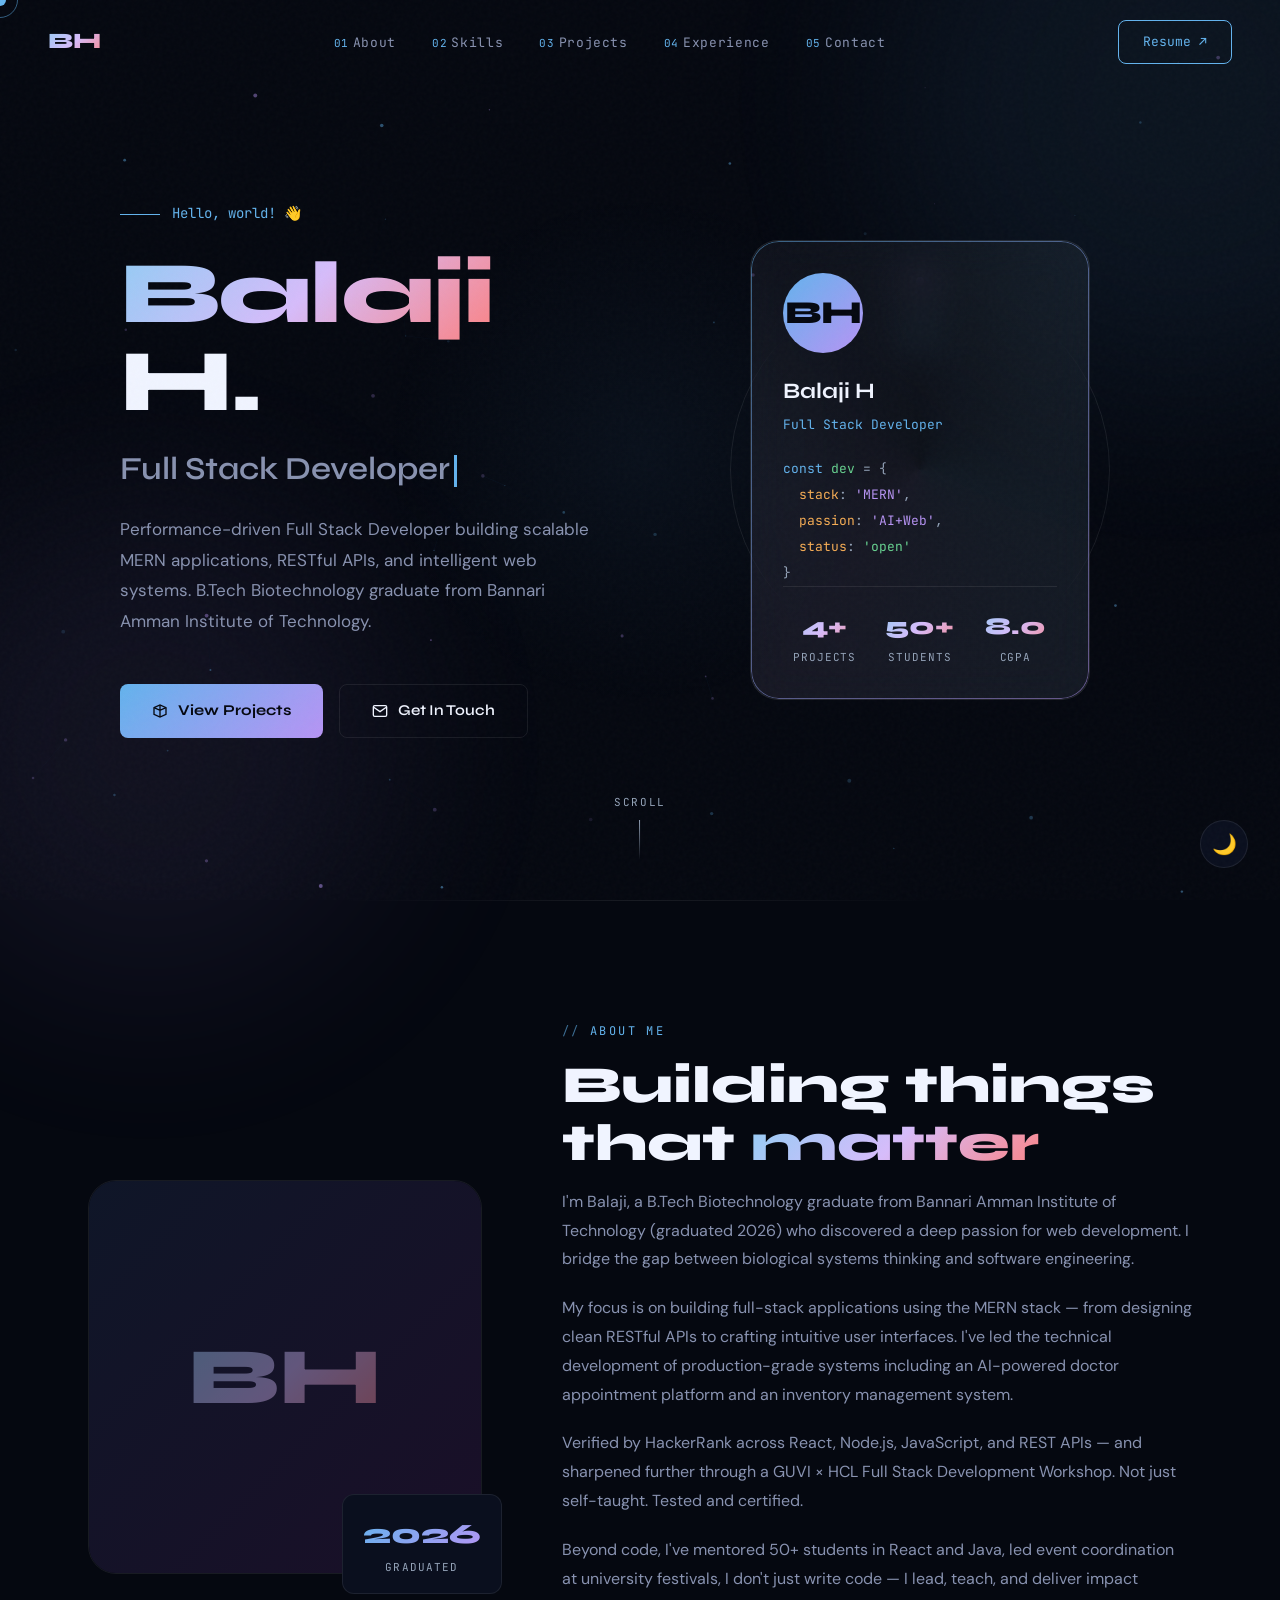
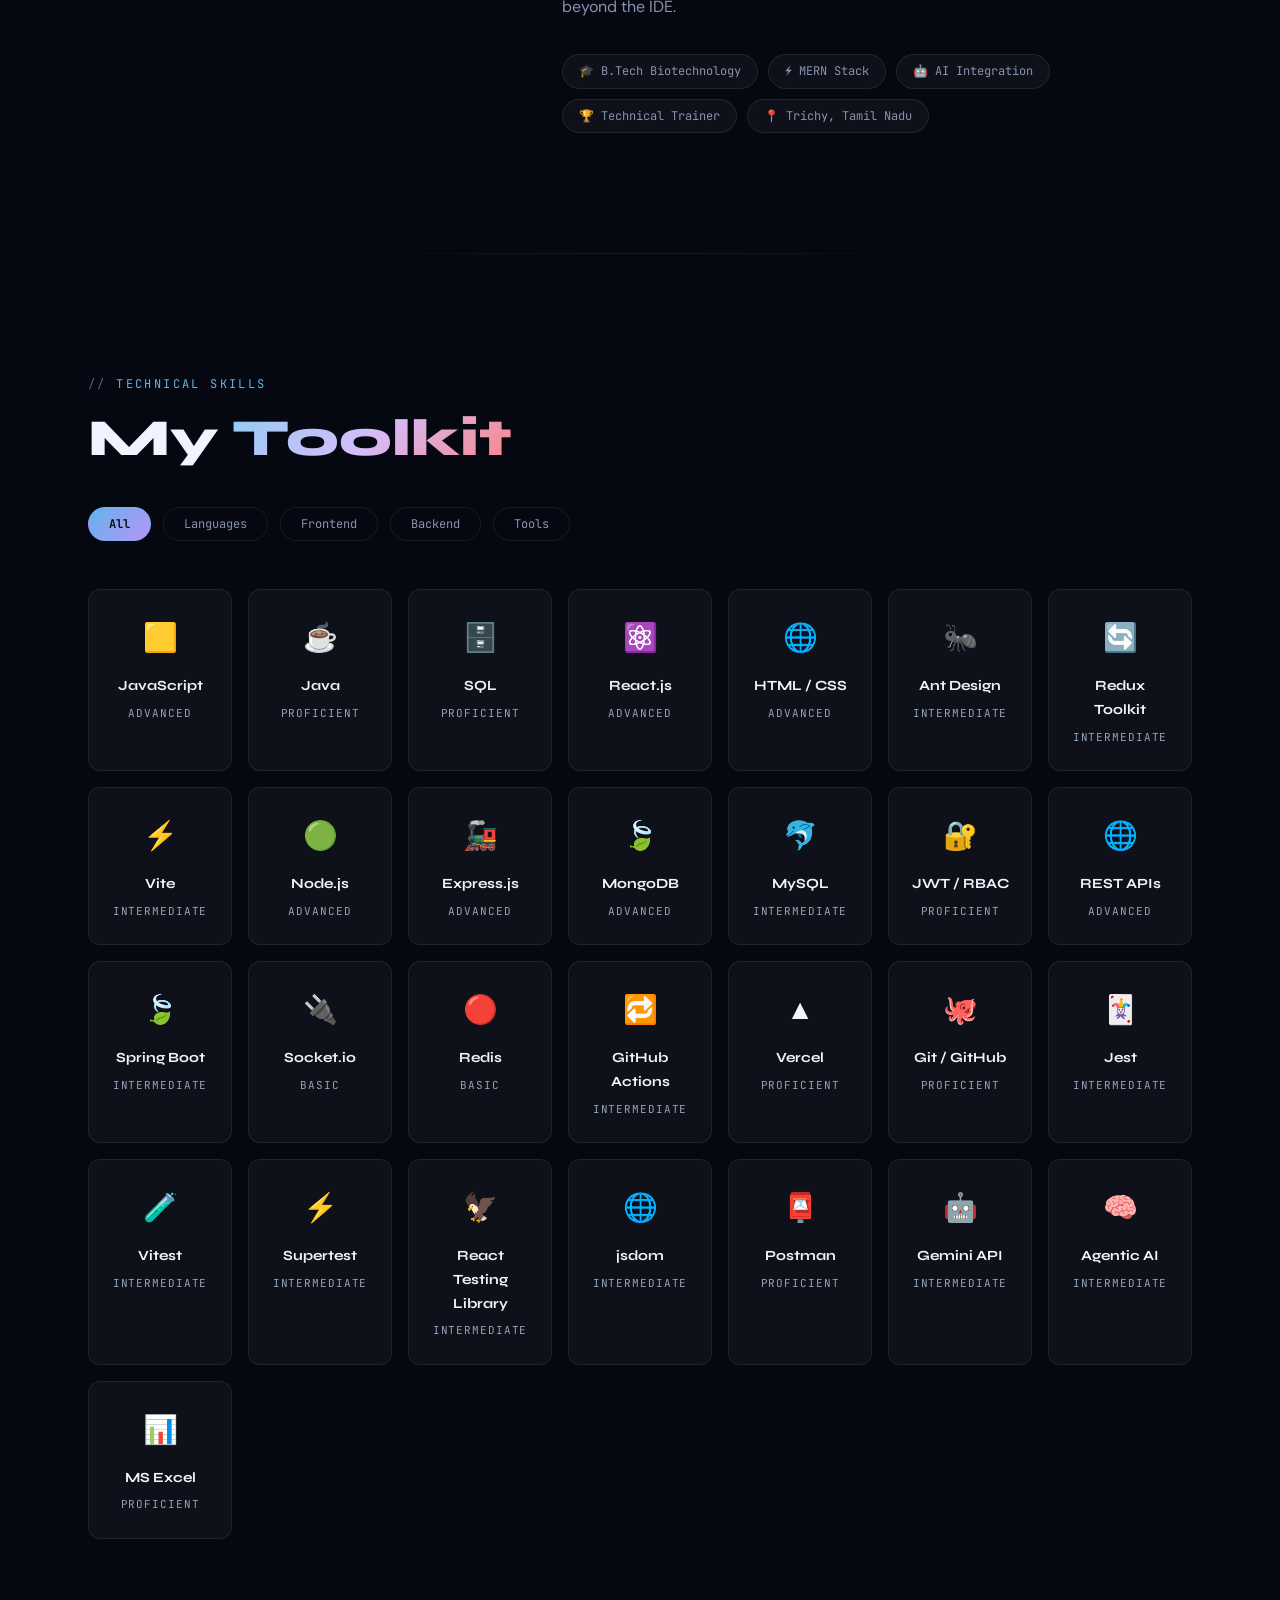
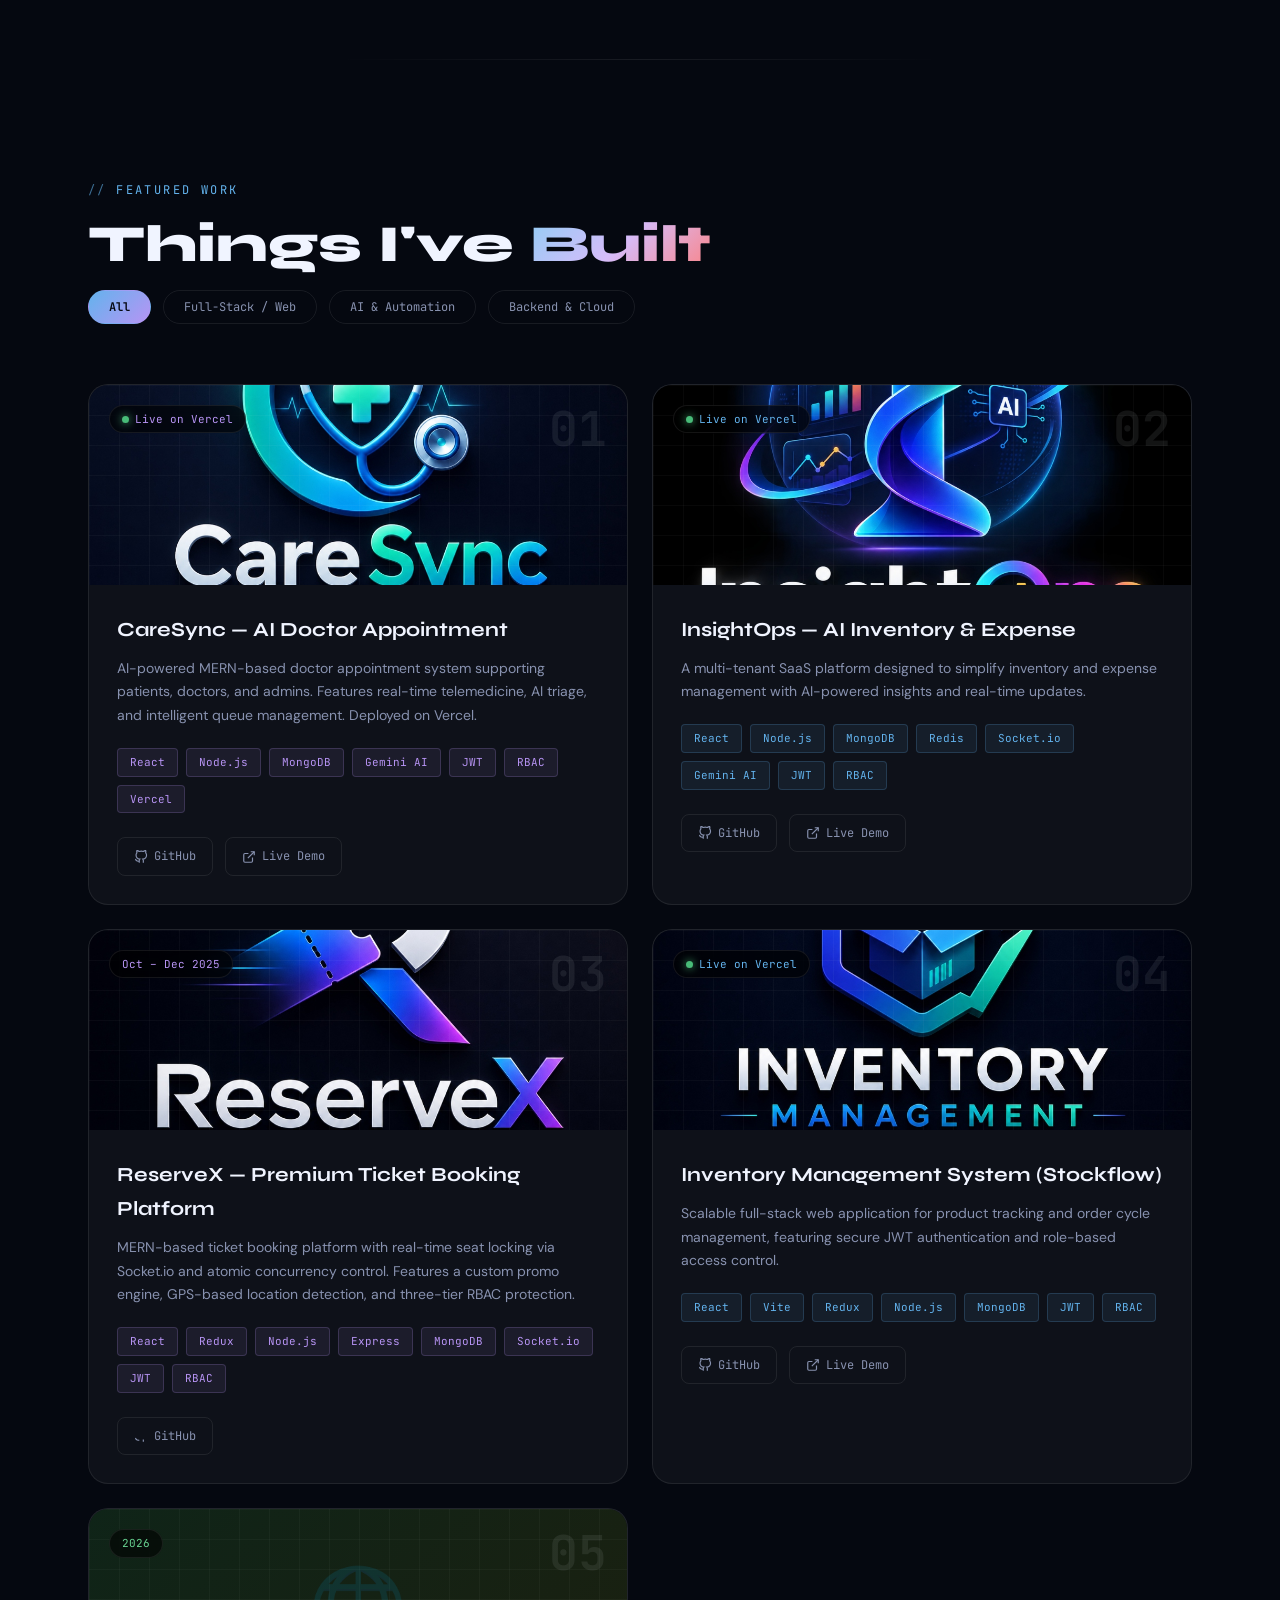
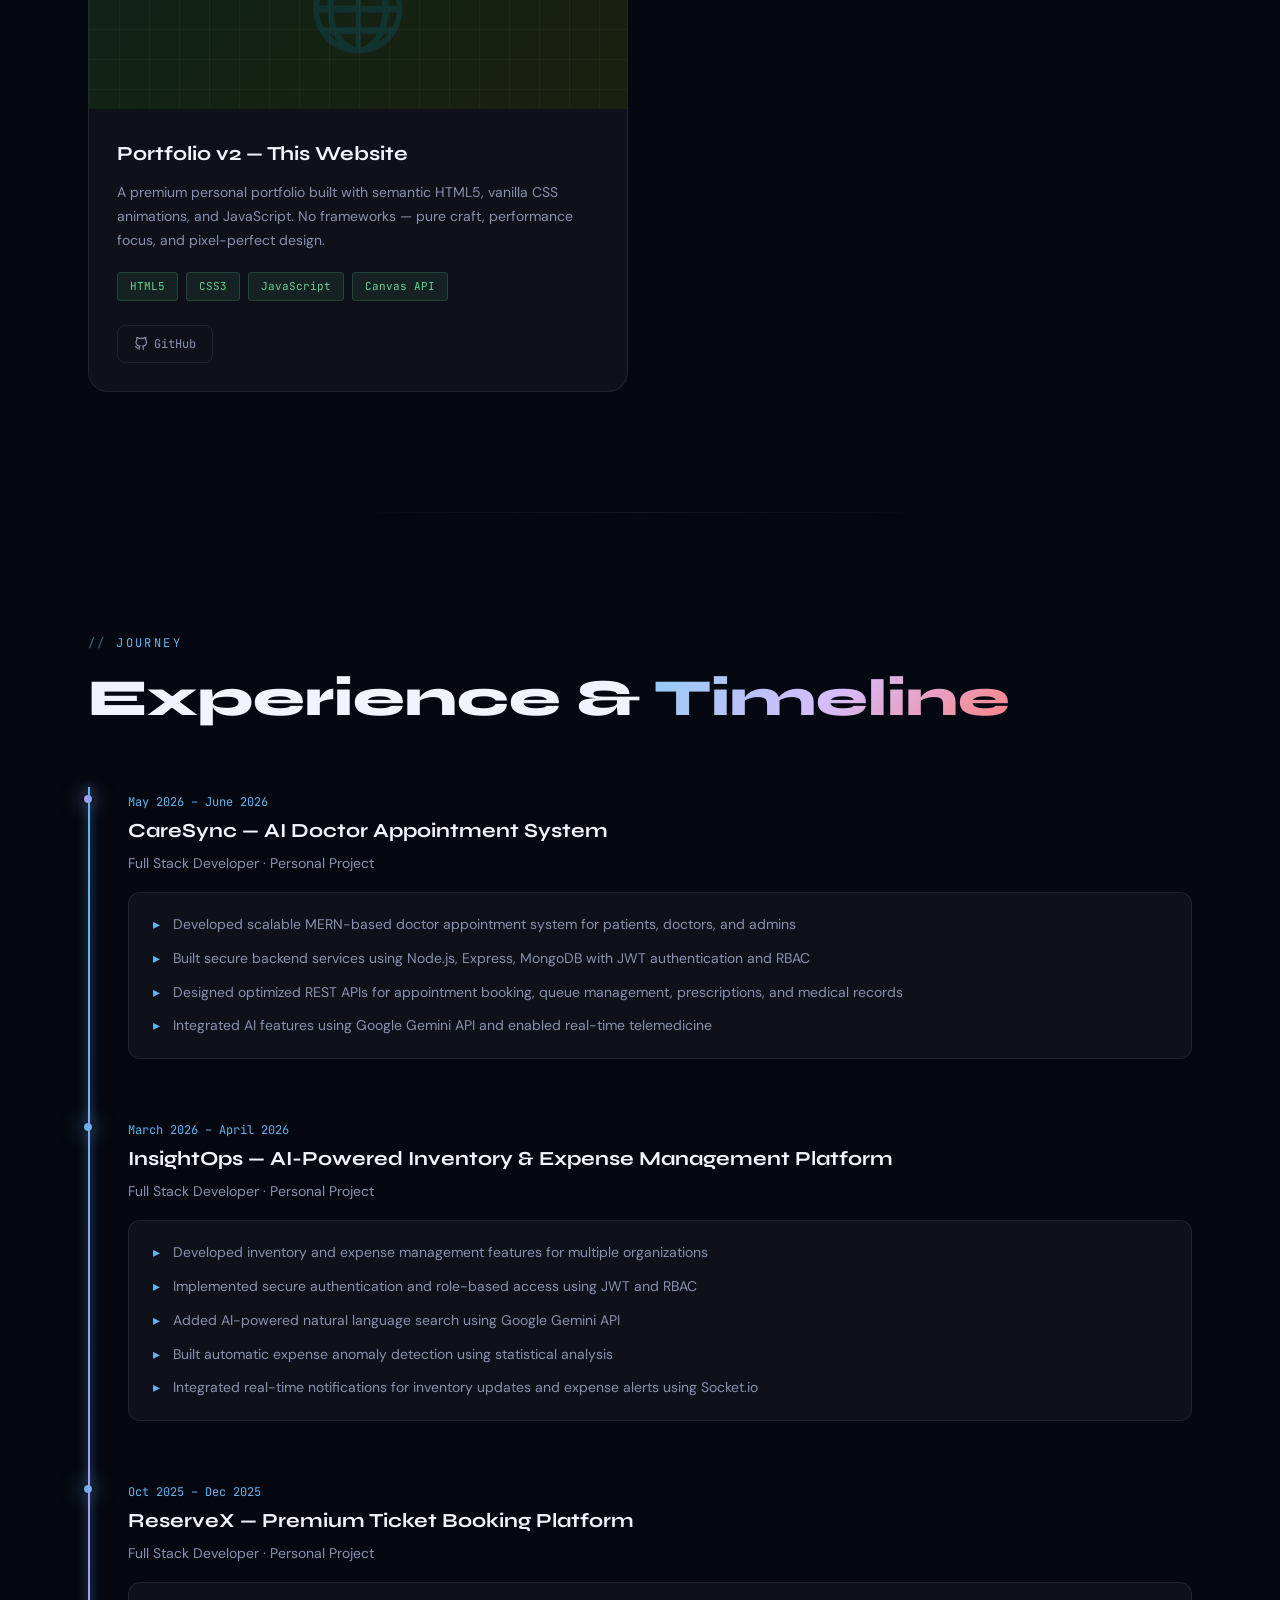
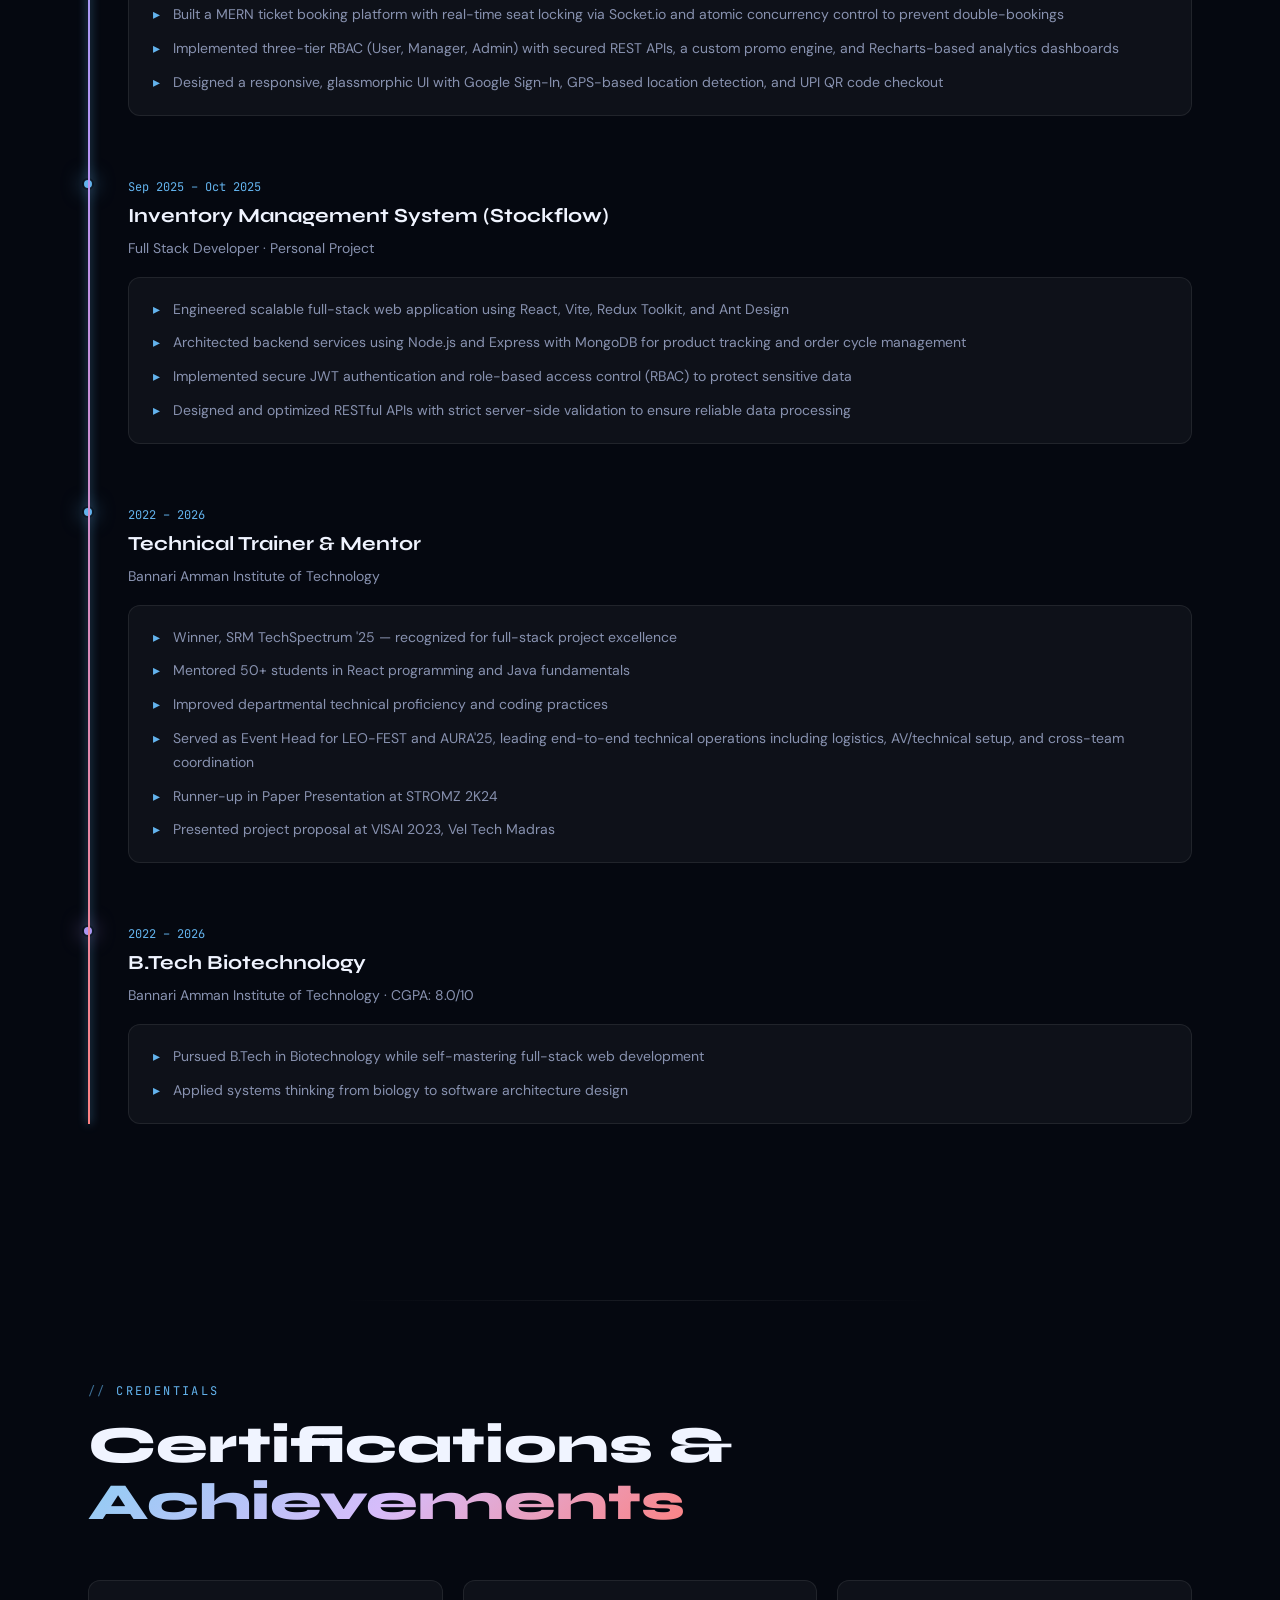
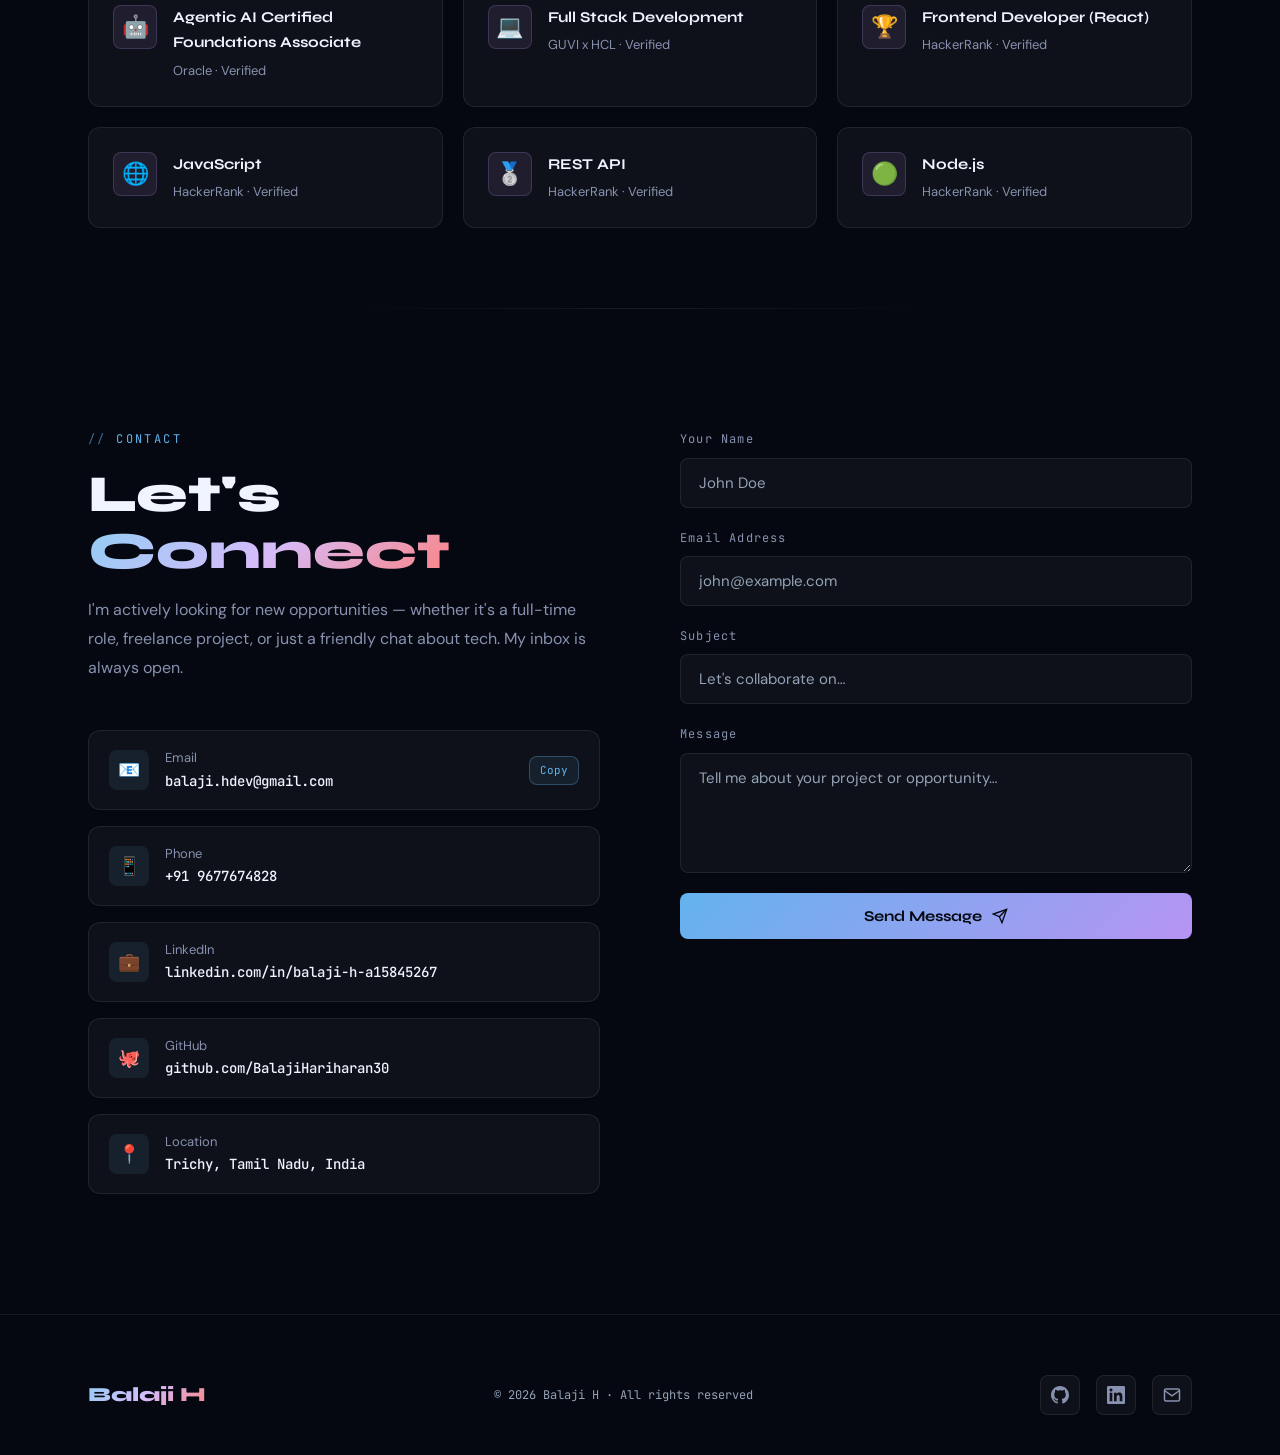
==== commit 4802b3a1: "Revert "feat: redesign professional resume portfolio section with recruiter actions and verified dos" ====
--- a/index.html
+++ b/index.html
@@ -71,13 +71,12 @@
       <li><a href="#skills"     data-num="02">Skills</a></li>
       <li><a href="#projects"   data-num="03">Projects</a></li>
       <li><a href="#experience" data-num="04">Experience</a></li>
-      <li><a href="#resume"     data-num="05">Resume</a></li>
-      <li><a href="#contact"    data-num="06">Contact</a></li>
+      <li><a href="#contact"    data-num="05">Contact</a></li>
     </ul>
 
-    <!-- Prominent Resume CTA: Scroll to digital resume portfolio or download directly -->
-    <a href="#resume" class="nav-cta" aria-label="View Balaji H's Professional Resume Portfolio" title="View Balaji H's Professional Resume Portfolio">
-      Resume 📄
+    <!-- FIXED: Resume now uses correct relative path and accessible label -->
+    <a href="assets/resume.pdf" class="nav-cta" target="_blank" rel="noopener noreferrer" aria-label="Open Balaji H's Resume PDF in new tab" title="View or Download Balaji H's Resume">
+      Resume ↗
     </a>
 
     <button class="hamburger" id="hamburger" aria-label="Toggle mobile menu" aria-expanded="false" aria-controls="mobileMenu">
@@ -93,9 +92,8 @@
     <a href="#skills"     class="mobile-link">Skills</a>
     <a href="#projects"   class="mobile-link">Projects</a>
     <a href="#experience" class="mobile-link">Experience</a>
-    <a href="#resume"     class="mobile-link">Resume</a>
     <a href="#contact"    class="mobile-link">Contact</a>
-    <a href="assets/resume.pdf" class="mobile-link mobile-cta" target="_blank" download="Balaji_H_Resume.pdf" aria-label="Download Balaji H's Resume PDF">Download Resume ⬇</a>
+    <a href="assets/resume.pdf" class="mobile-link mobile-cta" target="_blank" rel="noopener noreferrer" aria-label="Open Balaji H's Resume PDF">Resume ↗</a>
   </div>
 
   <!-- ============================================================
@@ -689,24 +687,9 @@
 
       <div class="timeline">
 
-        <!-- Item 1: Codomax Internship -->
+        <!-- Item 1: CareSync -->
         <div class="timeline-item reveal">
           <div class="timeline-dot violet"></div>
-          <time class="timeline-date" datetime="2026-07">July 2026 – Aug 2026</time>
-          <h3 class="timeline-title">Software Engineer Intern (Full-Stack Development)</h3>
-          <div class="timeline-org">Codomax Digital Solutions <span class="timeline-badge">🏢 Internship</span></div>
-          <div class="timeline-content">
-            <ul>
-              <li>Built full-stack features for a Hospital Management System using React.js, Node.js/Express, and MongoDB, including JWT authentication and RBAC for secure data access</li>
-              <li>Developed REST APIs and integrated AI-powered features to automate clinical workflows and enhance user experience</li>
-              <li>Transitioned from a Biotechnology background into full-stack development, applying core CS fundamentals across frontend, backend, and database layers</li>
-            </ul>
-          </div>
-        </div>
-
-        <!-- Item 2: CareSync -->
-        <div class="timeline-item reveal" style="transition-delay: 0.05s">
-          <div class="timeline-dot"></div>
           <time class="timeline-date" datetime="2026-05">May 2026 – June 2026</time>
           <h3 class="timeline-title">CareSync — AI Doctor Appointment System</h3>
           <div class="timeline-org">Full Stack Developer · Personal Project</div>
@@ -720,8 +703,8 @@
           </div>
         </div>
 
-        <!-- Item 3: InsightOps -->
-        <div class="timeline-item reveal" style="transition-delay: 0.1s">
+        <!-- Item 2: InsightOps -->
+        <div class="timeline-item reveal" style="transition-delay: 0.05s">
           <div class="timeline-dot"></div>
           <time class="timeline-date" datetime="2026-03">March 2026 – April 2026</time>
           <h3 class="timeline-title">InsightOps — AI-Powered Inventory &amp; Expense Management Platform</h3>
@@ -737,8 +720,8 @@
           </div>
         </div>
 
-        <!-- Item 4: ReserveX -->
-        <div class="timeline-item reveal" style="transition-delay: 0.15s">
+        <!-- Item 3: ReserveX -->
+        <div class="timeline-item reveal" style="transition-delay: 0.1s">
           <div class="timeline-dot"></div>
           <time class="timeline-date" datetime="2025-10">Oct 2025 – Dec 2025</time>
           <h3 class="timeline-title">ReserveX — Premium Ticket Booking Platform</h3>
@@ -748,6 +731,22 @@
               <li>Built a MERN ticket booking platform with real-time seat locking via Socket.io and atomic concurrency control to prevent double-bookings</li>
               <li>Implemented three-tier RBAC (User, Manager, Admin) with secured REST APIs, a custom promo engine, and Recharts-based analytics dashboards</li>
               <li>Designed a responsive, glassmorphic UI with Google Sign-In, GPS-based location detection, and UPI QR code checkout</li>
+            </ul>
+          </div>
+        </div>
+
+        <!-- Item 4: Stockflow -->
+        <div class="timeline-item reveal" style="transition-delay: 0.15s">
+          <div class="timeline-dot"></div>
+          <time class="timeline-date" datetime="2025-09">Sep 2025 – Oct 2025</time>
+          <h3 class="timeline-title">Inventory Management System (Stockflow)</h3>
+          <div class="timeline-org">Full Stack Developer · Personal Project</div>
+          <div class="timeline-content">
+            <ul>
+              <li>Engineered scalable full-stack web application using React, Vite, Redux Toolkit, and Ant Design</li>
+              <li>Architected backend services using Node.js and Express with MongoDB for product tracking and order cycle management</li>
+              <li>Implemented secure JWT authentication and role-based access control (RBAC) to protect sensitive data</li>
+              <li>Designed and optimized RESTful APIs with strict server-side validation to ensure reliable data processing</li>
             </ul>
           </div>
         </div>
@@ -808,14 +807,14 @@
           <div class="cert-icon">🤖</div>
           <div>
             <div class="cert-name">Agentic AI Certified Foundations Associate</div>
-            <div class="cert-issuer">Oracle · July 2026</div>
+            <div class="cert-issuer">Oracle · Verified</div>
           </div>
         </div>
         <div class="cert-card reveal" style="transition-delay: 0.04s">
           <div class="cert-icon">💻</div>
           <div>
             <div class="cert-name">Full Stack Development</div>
-            <div class="cert-issuer">GUVI x HCL · May 2026</div>
+            <div class="cert-issuer">GUVI x HCL · Verified</div>
           </div>
         </div>
         <div class="cert-card reveal" style="transition-delay: 0.06s">
@@ -847,561 +846,6 @@
           </div>
         </div>
       </div>
-
-    </div>
-  </section>
-
-  <div class="section-divider"></div>
-
-  <!-- ============================================================
-       RESUME PORTFOLIO SECTION (Recruiter & Engineering Experience)
-  ============================================================ -->
-  <section id="resume" aria-labelledby="resume-heading">
-    <div class="container">
-
-      <!-- Section Label & Header -->
-      <div class="reveal">
-        <div class="section-label">Verified Dossier</div>
-        <h2 class="section-title" id="resume-heading">
-          Resume <span class="highlight">Portfolio</span>
-        </h2>
-        <p class="resume-intro-text">
-          Digital curriculum vitae engineered for hiring managers and recruiters. Backed by production software delivery, real-world internship experience, and certified technical mastery.
-        </p>
-      </div>
-
-      <!-- Main Resume Portfolio Card (Clean Glassmorphism Document) -->
-      <div class="resume-portfolio-card reveal" style="transition-delay: 0.1s">
-
-        <!-- Executive Header Box -->
-        <header class="rp-header">
-          <div class="rp-header-main">
-            <div class="rp-name-wrap">
-              <h3 class="rp-name">BALAJI H</h3>
-              <div class="rp-title">SOFTWARE ENGINEER &nbsp;|&nbsp; FULL STACK DEVELOPER — MERN &nbsp;|&nbsp; AI INTEGRATION</div>
-            </div>
-            <div class="rp-status-badge">
-              <span class="live-dot" aria-hidden="true"></span>
-              <span>Available for Full-Stack Roles</span>
-            </div>
-          </div>
-
-          <!-- Contact & Meta Pills -->
-          <div class="rp-meta-bar">
-            <span class="rp-meta-item">
-              <svg width="14" height="14" fill="none" stroke="currentColor" stroke-width="2" viewBox="0 0 24 24"><path d="M21 10c0 7-9 13-9 13s-9-6-9-13a9 9 0 0 1 18 0z"/><circle cx="12" cy="10" r="3"/></svg>
-              Trichy, Tamil Nadu, India
-            </span>
-            <a href="mailto:balaji.hdev@gmail.com" class="rp-meta-item">
-              <svg width="14" height="14" fill="none" stroke="currentColor" stroke-width="2" viewBox="0 0 24 24"><path d="M4 4h16c1.1 0 2 .9 2 2v12c0 1.1-.9 2-2 2H4c-1.1 0-2-.9-2-2V6c0-1.1.9-2 2-2z"/><polyline points="22,6 12,13 2,6"/></svg>
-              balaji.hdev@gmail.com
-            </a>
-            <a href="tel:+919677674828" class="rp-meta-item">
-              <svg width="14" height="14" fill="none" stroke="currentColor" stroke-width="2" viewBox="0 0 24 24"><path d="M22 16.92v3a2 2 0 0 1-2.18 2 19.79 19.79 0 0 1-8.63-3.07 19.5 19.5 0 0 1-6-6 19.79 19.79 0 0 1-3.07-8.67A2 2 0 0 1 4.11 2h3a2 2 0 0 1 2 1.72 12.84 12.84 0 0 0 .7 2.81 2 2 0 0 1-.45 2.11L8.09 9.91a16 16 0 0 0 6 6l1.27-1.27a2 2 0 0 1 2.11-.45 12.84 12.84 0 0 0 2.81.7A2 2 0 0 1 22 16.92z"/></svg>
-              +91 9677674828
-            </a>
-            <span class="rp-meta-item">
-              <svg width="14" height="14" fill="none" stroke="currentColor" stroke-width="2" viewBox="0 0 24 24"><path d="M22 10v6M2 10l10-5 10 5-10 5z"/><path d="M6 12v5c3 3 9 3 12 0v-5"/></svg>
-              B.Tech Biotechnology (Graduated 2026)
-            </span>
-          </div>
-
-          <!-- Prominent Recruiter Actions Toolbar -->
-          <div class="rp-actions-bar" role="toolbar" aria-label="Recruiter quick actions">
-            <a href="assets/resume.pdf" class="btn-primary rp-btn-download" download="Balaji_H_Resume.pdf" aria-label="Download Official Resume PDF">
-              <svg width="18" height="18" fill="none" stroke="currentColor" stroke-width="2.2" viewBox="0 0 24 24" aria-hidden="true">
-                <path d="M21 15v4a2 2 0 0 1-2 2H5a2 2 0 0 1-2-2v-4M7 10l5 5 5-5M12 15V3"/>
-              </svg>
-              <span>Download Resume (PDF)</span>
-            </a>
-
-            <a href="https://www.linkedin.com/in/balaji-h-a15845267" target="_blank" rel="noopener noreferrer" class="btn-secondary rp-action-btn" aria-label="View Balaji's LinkedIn profile">
-              <svg width="16" height="16" fill="currentColor" viewBox="0 0 24 24" aria-hidden="true"><path d="M20.447 20.452h-3.554v-5.569c0-1.328-.027-3.037-1.852-3.037-1.853 0-2.136 1.445-2.136 2.939v5.667H9.351V9h3.414v1.561h.046c.477-.9 1.637-1.85 3.37-1.85 3.601 0 4.267 2.37 4.267 5.455v6.286zM5.337 7.433c-1.144 0-2.063-.926-2.063-2.065 0-1.138.92-2.063 2.063-2.063 1.14 0 2.064.925 2.064 2.063 0 1.139-.925 2.065-2.064 2.065zm1.782 13.019H3.555V9h3.564v11.452zM22.225 0H1.771C.792 0 0 .774 0 1.729v20.542C0 23.227.792 24 1.771 24h20.451C23.2 24 24 23.227 24 22.271V1.729C24 .774 23.2 0 22.222 0h.003z"/></svg>
-              <span>View LinkedIn</span>
-            </a>
-
-            <a href="https://github.com/BalajiHariharan30" target="_blank" rel="noopener noreferrer" class="btn-secondary rp-action-btn" aria-label="View Balaji's GitHub profile">
-              <svg width="16" height="16" fill="currentColor" viewBox="0 0 24 24" aria-hidden="true"><path d="M12 0C5.374 0 0 5.373 0 12c0 5.302 3.438 9.8 8.207 11.387.599.111.793-.261.793-.577v-2.234c-3.338.726-4.033-1.416-4.033-1.416-.546-1.387-1.333-1.756-1.333-1.756-1.089-.745.083-.729.083-.729 1.205.084 1.839 1.237 1.839 1.237 1.07 1.834 2.807 1.304 3.492.997.107-.775.418-1.305.762-1.604-2.665-.305-5.467-1.334-5.467-5.931 0-1.311.469-2.381 1.236-3.221-.124-.303-.535-1.524.117-3.176 0 0 1.008-.322 3.301 1.23A11.509 11.509 0 0 1 12 5.803c1.02.005 2.047.138 3.006.404 2.291-1.552 3.297-1.23 3.297-1.23.653 1.653.242 2.874.118 3.176.77.84 1.235 1.911 1.235 3.221 0 4.609-2.807 5.624-5.479 5.921.43.372.823 1.102.823 2.222v3.293c0 .319.192.694.801.576C20.566 21.797 24 17.3 24 12c0-6.627-5.373-12-12-12z"/></svg>
-              <span>View GitHub</span>
-            </a>
-
-            <a href="mailto:balaji.hdev@gmail.com" class="btn-secondary rp-action-btn" aria-label="Send direct email to Balaji">
-              <svg width="16" height="16" fill="none" stroke="currentColor" stroke-width="2" viewBox="0 0 24 24"><path d="M4 4h16c1.1 0 2 .9 2 2v12c0 1.1-.9 2-2 2H4c-1.1 0-2-.9-2-2V6c0-1.1.9-2 2-2z"/><polyline points="22,6 12,13 2,6"/></svg>
-              <span>Email Contact</span>
-            </a>
-          </div>
-        </header>
-
-        <!-- 1. PROFESSIONAL SUMMARY SECTION -->
-        <section class="rp-section" aria-labelledby="rp-summary-title">
-          <div class="rp-section-header">
-            <span class="rp-section-num">01</span>
-            <h4 class="rp-section-title" id="rp-summary-title">Professional Summary</h4>
-          </div>
-          <div class="rp-summary-body">
-            <p class="rp-lead-para">
-              Full-stack developer specializing in secure, performance-optimized web applications built on the <strong>MERN stack</strong> (React.js, Node.js, Express.js, MongoDB). Delivered three production-grade systems, including an AI-powered telemedicine platform achieving an average <strong>400ms REST API response time</strong> and an <strong>89 Lighthouse performance score</strong>, and a multi-tenant SaaS platform featuring real-time statistical anomaly detection.
-            </p>
-            <p>
-              Proficient in RESTful API design, JWT/RBAC security architectures, and intelligent AI integration using the Google Gemini API. Brings a strong analytical foundation from a biotechnology background, applied systematically to architectural decision-making, performance optimization, and test-driven development.
-            </p>
-
-            <!-- Key Engineering Metrics Bar -->
-            <div class="rp-metrics-grid">
-              <div class="rp-metric-box">
-                <div class="rp-metric-val">400ms</div>
-                <div class="rp-metric-lbl">Avg API Latency</div>
-              </div>
-              <div class="rp-metric-box">
-                <div class="rp-metric-val">89 / 100</div>
-                <div class="rp-metric-lbl">Lighthouse Score</div>
-              </div>
-              <div class="rp-metric-box">
-                <div class="rp-metric-val">3+ Systems</div>
-                <div class="rp-metric-lbl">Production MERN Apps</div>
-              </div>
-              <div class="rp-metric-box">
-                <div class="rp-metric-val">50+</div>
-                <div class="rp-metric-lbl">Students Mentored</div>
-              </div>
-            </div>
-          </div>
-        </section>
-
-        <!-- 2. TECHNICAL SKILLS SECTION -->
-        <section class="rp-section" aria-labelledby="rp-skills-title">
-          <div class="rp-section-header">
-            <span class="rp-section-num">02</span>
-            <h4 class="rp-section-title" id="rp-skills-title">Technical Competencies</h4>
-          </div>
-          <div class="rp-skills-categories">
-            
-            <div class="rp-skill-group">
-              <div class="rp-skill-cat-title">
-                <span class="rp-cat-icon">🔤</span> Languages
-              </div>
-              <div class="rp-tag-list">
-                <span class="rp-tag">JavaScript (ES6+)</span>
-                <span class="rp-tag">Java</span>
-                <span class="rp-tag">SQL</span>
-              </div>
-            </div>
-
-            <div class="rp-skill-group">
-              <div class="rp-skill-cat-title">
-                <span class="rp-cat-icon">⚛️</span> Frontend Engineering
-              </div>
-              <div class="rp-tag-list">
-                <span class="rp-tag rp-tag-highlight">React.js</span>
-                <span class="rp-tag">Redux Toolkit</span>
-                <span class="rp-tag">Vite</span>
-                <span class="rp-tag">HTML5 / Semantic UI</span>
-                <span class="rp-tag">CSS3 / Responsive Design</span>
-                <span class="rp-tag">Ant Design</span>
-              </div>
-            </div>
-
-            <div class="rp-skill-group">
-              <div class="rp-skill-cat-title">
-                <span class="rp-cat-icon">🚂</span> Backend &amp; Architecture
-              </div>
-              <div class="rp-tag-list">
-                <span class="rp-tag rp-tag-highlight">Node.js</span>
-                <span class="rp-tag rp-tag-highlight">Express.js</span>
-                <span class="rp-tag">Spring Boot</span>
-                <span class="rp-tag">REST API Architecture</span>
-                <span class="rp-tag">Middleware Pipeline</span>
-              </div>
-            </div>
-
-            <div class="rp-skill-group">
-              <div class="rp-skill-cat-title">
-                <span class="rp-cat-icon">🍃</span> Database &amp; Caching
-              </div>
-              <div class="rp-tag-list">
-                <span class="rp-tag rp-tag-highlight">MongoDB / Mongoose</span>
-                <span class="rp-tag">MySQL</span>
-                <span class="rp-tag">Redis (Caching)</span>
-              </div>
-            </div>
-
-            <div class="rp-skill-group">
-              <div class="rp-skill-cat-title">
-                <span class="rp-cat-icon">🔐</span> Security &amp; Auth
-              </div>
-              <div class="rp-tag-list">
-                <span class="rp-tag">JWT (JSON Web Tokens)</span>
-                <span class="rp-tag">Role-Based Access Control (RBAC)</span>
-                <span class="rp-tag">Data Sanitization</span>
-              </div>
-            </div>
-
-            <div class="rp-skill-group">
-              <div class="rp-skill-cat-title">
-                <span class="rp-cat-icon">⚡</span> Real-Time &amp; AI Integration
-              </div>
-              <div class="rp-tag-list">
-                <span class="rp-tag">Socket.io</span>
-                <span class="rp-tag">WebSockets</span>
-                <span class="rp-tag rp-tag-highlight">Google Gemini API</span>
-                <span class="rp-tag">Agentic AI</span>
-              </div>
-            </div>
-
-            <div class="rp-skill-group">
-              <div class="rp-skill-cat-title">
-                <span class="rp-cat-icon">🛠️</span> DevOps &amp; Tools
-              </div>
-              <div class="rp-tag-list">
-                <span class="rp-tag">Git / GitHub</span>
-                <span class="rp-tag">GitHub Actions (CI/CD)</span>
-                <span class="rp-tag">Vercel</span>
-                <span class="rp-tag">Postman</span>
-                <span class="rp-tag">MS Excel</span>
-              </div>
-            </div>
-
-            <div class="rp-skill-group">
-              <div class="rp-skill-cat-title">
-                <span class="rp-cat-icon">🧪</span> Testing &amp; Quality
-              </div>
-              <div class="rp-tag-list">
-                <span class="rp-tag">Jest</span>
-                <span class="rp-tag">Supertest</span>
-                <span class="rp-tag">Vitest</span>
-                <span class="rp-tag">React Testing Library</span>
-              </div>
-            </div>
-
-          </div>
-        </section>
-
-        <!-- 3. EXPERIENCE SECTION -->
-        <section class="rp-section" aria-labelledby="rp-exp-title">
-          <div class="rp-section-header">
-            <span class="rp-section-num">03</span>
-            <h4 class="rp-section-title" id="rp-exp-title">Professional Experience</h4>
-          </div>
-
-          <div class="rp-timeline-card">
-            <div class="rp-card-top">
-              <div>
-                <h5 class="rp-role-title">Software Engineer Intern (Full-Stack Development)</h5>
-                <div class="rp-company">Codomax Digital Solutions</div>
-              </div>
-              <div class="rp-date-badge">July 2026 – August 2026</div>
-            </div>
-
-            <div class="rp-bullet-list">
-              <div class="rp-bullet-item">
-                <span class="rp-bullet-arrow">▸</span>
-                <span>Built and shipped full-stack features for an enterprise <strong>Hospital Management System</strong> using React.js, Node.js/Express, and MongoDB, implementing JSON Web Token (JWT) authentication and granular Role-Based Access Control (RBAC) to ensure medical data confidentiality.</span>
-              </div>
-              <div class="rp-bullet-item">
-                <span class="rp-bullet-arrow">▸</span>
-                <span>Architected clean, robust REST APIs and integrated AI-powered workflow automations to streamline doctor consultation queues and patient intake processes.</span>
-              </div>
-              <div class="rp-bullet-item">
-                <span class="rp-bullet-arrow">▸</span>
-                <span>Transitioned from a Biotechnology engineering foundation into software development, applying strong systems thinking and core computer science fundamentals across frontend, backend, and database tiers.</span>
-              </div>
-            </div>
-
-            <div class="rp-card-tech">
-              <span class="rp-tech-pill">React.js</span>
-              <span class="rp-tech-pill">Node.js</span>
-              <span class="rp-tech-pill">Express.js</span>
-              <span class="rp-tech-pill">MongoDB</span>
-              <span class="rp-tech-pill">JWT</span>
-              <span class="rp-tech-pill">RBAC</span>
-              <span class="rp-tech-pill">REST APIs</span>
-              <span class="rp-tech-pill">AI Automation</span>
-            </div>
-          </div>
-        </section>
-
-        <!-- 4. PROJECTS SECTION -->
-        <section class="rp-section" aria-labelledby="rp-proj-title">
-          <div class="rp-section-header">
-            <span class="rp-section-num">04</span>
-            <h4 class="rp-section-title" id="rp-proj-title">Featured Software Projects</h4>
-          </div>
-
-          <div class="rp-projects-list">
-
-            <!-- Project 1: CareSync -->
-            <article class="rp-project-entry">
-              <div class="rp-card-top">
-                <div>
-                  <div class="rp-project-meta-row">
-                    <span class="rp-project-num">Project 01</span>
-                    <span class="rp-date-inline">May 2026 – June 2026</span>
-                  </div>
-                  <h5 class="rp-project-name">CareSync — AI-Powered Doctor Appointment &amp; Telemedicine Platform</h5>
-                </div>
-                <div class="rp-links-row">
-                  <a href="https://github.com/BalajiHariharan30" target="_blank" rel="noopener noreferrer" class="rp-link-btn" aria-label="View CareSync GitHub">
-                    GitHub ↗
-                  </a>
-                  <a href="https://care-sync-pro-lbel.vercel.app/" target="_blank" rel="noopener noreferrer" class="rp-link-btn rp-link-live" aria-label="View CareSync Live Demo">
-                    <span class="live-dot" aria-hidden="true"></span>Live Demo ↗
-                  </a>
-                </div>
-              </div>
-
-              <p class="rp-project-desc">
-                Production-grade healthcare scheduling and clinical consultation platform supporting triple-role workflows (Patients, Doctors, Administrators) with automated clinical triage and real-time appointment queueing.
-              </p>
-
-              <div class="rp-bullet-list">
-                <div class="rp-bullet-item">
-                  <span class="rp-bullet-arrow">▸</span>
-                  <span><strong>Performance &amp; Latency:</strong> Designed optimized REST APIs for booking, prescriptions, and records, achieving an average API latency of <strong>400ms</strong> verified via Chrome DevTools.</span>
-                </div>
-                <div class="rp-bullet-item">
-                  <span class="rp-bullet-arrow">▸</span>
-                  <span><strong>Frontend Speed:</strong> Attained an <strong>89 Lighthouse Performance Score</strong> with a 0.82s Largest Contentful Paint (LCP) via aggressive route code-splitting and asset lazy loading.</span>
-                </div>
-                <div class="rp-bullet-item">
-                  <span class="rp-bullet-arrow">▸</span>
-                  <span><strong>AI &amp; Real-time:</strong> Integrated Google Gemini API for intelligent symptom triaging, integrated video/text telemedicine, and validated system integrity with Jest, Supertest, Vitest, and React Testing Library.</span>
-                </div>
-              </div>
-
-              <div class="rp-card-tech">
-                <span class="rp-tech-pill">React.js</span>
-                <span class="rp-tech-pill">Redux Toolkit</span>
-                <span class="rp-tech-pill">Node.js</span>
-                <span class="rp-tech-pill">Express.js</span>
-                <span class="rp-tech-pill">MongoDB</span>
-                <span class="rp-tech-pill">Google Gemini API</span>
-                <span class="rp-tech-pill">JWT</span>
-                <span class="rp-tech-pill">RBAC</span>
-                <span class="rp-tech-pill">Vercel</span>
-              </div>
-            </article>
-
-            <!-- Project 2: InsightOps -->
-            <article class="rp-project-entry">
-              <div class="rp-card-top">
-                <div>
-                  <div class="rp-project-meta-row">
-                    <span class="rp-project-num">Project 02</span>
-                    <span class="rp-date-inline">March 2026 – April 2026</span>
-                  </div>
-                  <h5 class="rp-project-name">InsightOps — AI-Powered Multi-Tenant Inventory &amp; Expense SaaS</h5>
-                </div>
-                <div class="rp-links-row">
-                  <a href="https://github.com/BalajiHariharan30/insightops-saas" target="_blank" rel="noopener noreferrer" class="rp-link-btn" aria-label="View InsightOps GitHub">
-                    GitHub ↗
-                  </a>
-                  <a href="https://insightops-saas.vercel.app/" target="_blank" rel="noopener noreferrer" class="rp-link-btn rp-link-live" aria-label="View InsightOps Live Demo">
-                    <span class="live-dot" aria-hidden="true"></span>Live Demo ↗
-                  </a>
-                </div>
-              </div>
-
-              <p class="rp-project-desc">
-                High-performance enterprise SaaS tracking warehouse stock, supplier cycle invoices, and expense transactions with automated statistical anomaly alerts and AI natural language data queries.
-              </p>
-
-              <div class="rp-bullet-list">
-                <div class="rp-bullet-item">
-                  <span class="rp-bullet-arrow">▸</span>
-                  <span><strong>Multi-Tenant Architecture:</strong> Engineered scoped middleware guaranteeing complete data isolation across multiple organizational tenants in MongoDB.</span>
-                </div>
-                <div class="rp-bullet-item">
-                  <span class="rp-bullet-arrow">▸</span>
-                  <span><strong>Statistical Anomaly Detection:</strong> Implemented real-time Z-score statistical analysis to autonomously flag abnormal expense entries for administrative review.</span>
-                </div>
-                <div class="rp-bullet-item">
-                  <span class="rp-bullet-arrow">▸</span>
-                  <span><strong>AI Natural Language Querying:</strong> Integrated Gemini AI to convert plain English user prompts into sandboxed, secure database queries with dynamic chart visualizer.</span>
-                </div>
-                <div class="rp-bullet-item">
-                  <span class="rp-bullet-arrow">▸</span>
-                  <span><strong>Instant Notifications:</strong> Implemented Socket.io to push immediate real-time notifications to administrators for stock depletion and expense anomalies.</span>
-                </div>
-              </div>
-
-              <div class="rp-card-tech">
-                <span class="rp-tech-pill">React.js</span>
-                <span class="rp-tech-pill">Node.js</span>
-                <span class="rp-tech-pill">Express.js</span>
-                <span class="rp-tech-pill">MongoDB</span>
-                <span class="rp-tech-pill">Redis</span>
-                <span class="rp-tech-pill">Socket.io</span>
-                <span class="rp-tech-pill">Gemini AI</span>
-                <span class="rp-tech-pill">JWT / RBAC</span>
-              </div>
-            </article>
-
-            <!-- Project 3: ReserveX -->
-            <article class="rp-project-entry">
-              <div class="rp-card-top">
-                <div>
-                  <div class="rp-project-meta-row">
-                    <span class="rp-project-num">Project 03</span>
-                    <span class="rp-date-inline">Oct 2025 – Dec 2025</span>
-                  </div>
-                  <h5 class="rp-project-name">ReserveX — High-Concurrency Ticket Booking &amp; Seat Locking Platform</h5>
-                </div>
-                <div class="rp-links-row">
-                  <a href="https://github.com/BalajiHariharan30" target="_blank" rel="noopener noreferrer" class="rp-link-btn" aria-label="View ReserveX GitHub">
-                    GitHub ↗
-                  </a>
-                </div>
-              </div>
-
-              <p class="rp-project-desc">
-                Concurrency-safe event reservation system built on MERN to handle high-traffic ticket sales without double-booking anomalies using WebSocket seat synchronization.
-              </p>
-
-              <div class="rp-bullet-list">
-                <div class="rp-bullet-item">
-                  <span class="rp-bullet-arrow">▸</span>
-                  <span><strong>Atomic Seat Locking:</strong> Prevented seat collision anomalies using atomic database transactions and real-time state broadcasts via Socket.io.</span>
-                </div>
-                <div class="rp-bullet-item">
-                  <span class="rp-bullet-arrow">▸</span>
-                  <span><strong>Granular Access Control:</strong> Created three-tier RBAC for Users, Event Managers, and System Admins, backed by Recharts sales dashboards and dynamic UPI QR checkout.</span>
-                </div>
-              </div>
-
-              <div class="rp-card-tech">
-                <span class="rp-tech-pill">React.js</span>
-                <span class="rp-tech-pill">Redux</span>
-                <span class="rp-tech-pill">Node.js</span>
-                <span class="rp-tech-pill">Express.js</span>
-                <span class="rp-tech-pill">MongoDB</span>
-                <span class="rp-tech-pill">Socket.io</span>
-                <span class="rp-tech-pill">JWT</span>
-                <span class="rp-tech-pill">RBAC</span>
-              </div>
-            </article>
-
-          </div>
-        </section>
-
-        <!-- 5. EDUCATION SECTION -->
-        <section class="rp-section" aria-labelledby="rp-edu-title">
-          <div class="rp-section-header">
-            <span class="rp-section-num">05</span>
-            <h4 class="rp-section-title" id="rp-edu-title">Education</h4>
-          </div>
-
-          <div class="rp-edu-grid">
-            <div class="rp-edu-card">
-              <div class="rp-edu-year">2022 – 2026</div>
-              <h5 class="rp-edu-degree">Bachelor of Technology (B.Tech) — Biotechnology</h5>
-              <div class="rp-edu-school">Bannari Amman Institute of Technology, Sathyamangalam</div>
-              <div class="rp-edu-grade">CGPA: <strong>8.0 / 10.0</strong> · Graduated 2026</div>
-              <p class="rp-edu-note">Bridged biological analytical rigor with computer science fundamentals and modern full-stack web architecture.</p>
-            </div>
-
-            <div class="rp-edu-card">
-              <div class="rp-edu-year">2021 – 2022</div>
-              <h5 class="rp-edu-degree">Higher Secondary Certificate (XII)</h5>
-              <div class="rp-edu-school">SRV Matriculation Higher Secondary School, Trichy</div>
-              <div class="rp-edu-grade">Score: <strong>85%</strong></div>
-            </div>
-
-            <div class="rp-edu-card">
-              <div class="rp-edu-year">2019 – 2020</div>
-              <h5 class="rp-edu-degree">Secondary School Leaving Certificate (X)</h5>
-              <div class="rp-edu-school">SRV Matriculation Higher Secondary School, Trichy</div>
-              <div class="rp-edu-grade">Score: <strong>96%</strong></div>
-            </div>
-          </div>
-        </section>
-
-        <!-- 6. CERTIFICATIONS & ACHIEVEMENTS SECTION -->
-        <section class="rp-section" aria-labelledby="rp-cert-title">
-          <div class="rp-section-header">
-            <span class="rp-section-num">06</span>
-            <h4 class="rp-section-title" id="rp-cert-title">Certifications, Leadership &amp; Honors</h4>
-          </div>
-
-          <div class="rp-cert-grid">
-            <div class="rp-cert-item">
-              <div class="rp-cert-badge-icon">🤖</div>
-              <div>
-                <div class="rp-cert-name">Agentic AI Certified Foundations Associate</div>
-                <div class="rp-cert-org">Oracle · July 2026</div>
-              </div>
-            </div>
-
-            <div class="rp-cert-item">
-              <div class="rp-cert-badge-icon">💻</div>
-              <div>
-                <div class="rp-cert-name">Full Stack Development (MERN)</div>
-                <div class="rp-cert-org">GUVI × HCL · May 2026</div>
-              </div>
-            </div>
-
-            <div class="rp-cert-item">
-              <div class="rp-cert-badge-icon">⚛️</div>
-              <div>
-                <div class="rp-cert-name">Frontend Developer (React) Verified</div>
-                <div class="rp-cert-org">HackerRank · Verified Certificate</div>
-              </div>
-            </div>
-
-            <div class="rp-cert-item">
-              <div class="rp-cert-badge-icon">🌐</div>
-              <div>
-                <div class="rp-cert-name">JavaScript, Node.js &amp; REST APIs</div>
-                <div class="rp-cert-org">HackerRank · Verified Skill Badges</div>
-              </div>
-            </div>
-
-            <div class="rp-cert-item">
-              <div class="rp-cert-badge-icon">🏆</div>
-              <div>
-                <div class="rp-cert-name">Winner — SRM TechSpectrum '25</div>
-                <div class="rp-cert-org">SRM University · 1st Place for Full-Stack Project Excellence</div>
-              </div>
-            </div>
-
-            <div class="rp-cert-item">
-              <div class="rp-cert-badge-icon">👨‍🏫</div>
-              <div>
-                <div class="rp-cert-name">Technical Trainer &amp; Mentor</div>
-                <div class="rp-cert-org">Mentored 50+ students in React.js and Java fundamentals</div>
-              </div>
-            </div>
-
-            <div class="rp-cert-item">
-              <div class="rp-cert-badge-icon">🎯</div>
-              <div>
-                <div class="rp-cert-name">Event Head — LEO-FEST &amp; AURA'25</div>
-                <div class="rp-cert-org">Led end-to-end technical operations, AV setup, and logistics</div>
-              </div>
-            </div>
-          </div>
-        </section>
-
-        <!-- 7. RECRUITER CONTACT & FOOTER ACTION -->
-        <footer class="rp-footer-box">
-          <div class="rp-footer-content">
-            <h4 class="rp-footer-heading">Interested in discussing software engineering opportunities?</h4>
-            <p class="rp-footer-text">
-              I am actively seeking Full Stack Developer, Frontend Engineer, and Backend/MERN roles. Let's connect directly.
-            </p>
-          </div>
-          <div class="rp-footer-actions">
-            <a href="mailto:balaji.hdev@gmail.com" class="btn-primary">
-              <svg width="16" height="16" fill="none" stroke="currentColor" stroke-width="2" viewBox="0 0 24 24"><path d="M4 4h16c1.1 0 2 .9 2 2v12c0 1.1-.9 2-2 2H4c-1.1 0-2-.9-2-2V6c0-1.1.9-2 2-2z"/><polyline points="22,6 12,13 2,6"/></svg>
-              <span>Get In Touch</span>
-            </a>
-            <a href="assets/resume.pdf" class="btn-secondary" download="Balaji_H_Resume.pdf">
-              <svg width="16" height="16" fill="none" stroke="currentColor" stroke-width="2" viewBox="0 0 24 24"><path d="M21 15v4a2 2 0 0 1-2 2H5a2 2 0 0 1-2-2v-4M7 10l5 5 5-5M12 15V3"/></svg>
-              <span>Download PDF</span>
-            </a>
-          </div>
-        </footer>
-
-      </div><!-- .resume-portfolio-card -->
 
     </div>
   </section>
--- a/css/styles.css
+++ b/css/styles.css
@@ -2264,719 +2264,4 @@
 }
 
 
-/* =====================================================================
-   PROFESSIONAL RESUME PORTFOLIO EXPERIENCE
-   ===================================================================== */
-#resume {
-  padding: 120px 0;
-  position: relative;
-  z-index: 1;
-}
-
-.resume-intro-text {
-  color: var(--text-secondary);
-  font-size: 16px;
-  max-width: 680px;
-  line-height: 1.7;
-  margin-top: 8px;
-  margin-bottom: 48px;
-}
-
-/* Timeline Badge */
-.timeline-badge {
-  display: inline-block;
-  font-family: var(--font-mono);
-  font-size: 11px;
-  padding: 2px 8px;
-  border-radius: 4px;
-  background: rgba(183, 148, 244, 0.12);
-  color: var(--violet-bright);
-  border: 1px solid rgba(183, 148, 244, 0.3);
-  margin-left: 8px;
-  vertical-align: middle;
-  font-weight: 500;
-}
-
-/* Main Digital Resume Document Card */
-.resume-portfolio-card {
-  background: rgba(10, 15, 30, 0.7);
-  border: 1px solid var(--border);
-  border-radius: var(--radius-xl);
-  box-shadow: 0 30px 80px rgba(0, 0, 0, 0.5), 0 0 0 1px rgba(255, 255, 255, 0.03);
-  backdrop-filter: blur(24px);
-  padding: 48px;
-  position: relative;
-  overflow: hidden;
-}
-
-.resume-portfolio-card::before {
-  content: '';
-  position: absolute;
-  top: 0;
-  left: 0;
-  right: 0;
-  height: 2px;
-  background: var(--gradient-text);
-  opacity: 0.8;
-}
-
-/* Executive Header */
-.rp-header {
-  border-bottom: 1px solid var(--border);
-  padding-bottom: 32px;
-  margin-bottom: 40px;
-}
-
-.rp-header-main {
-  display: flex;
-  justify-content: space-between;
-  align-items: flex-start;
-  flex-wrap: wrap;
-  gap: 20px;
-  margin-bottom: 18px;
-}
-
-.rp-name {
-  font-family: var(--font-display);
-  font-size: clamp(32px, 4vw, 44px);
-  font-weight: 800;
-  letter-spacing: -0.02em;
-  background: var(--gradient-text);
-  -webkit-background-clip: text;
-  -webkit-text-fill-color: transparent;
-  background-clip: text;
-  margin-bottom: 4px;
-  line-height: 1.1;
-}
-
-.rp-title {
-  font-family: var(--font-mono);
-  font-size: 13px;
-  color: var(--cyan);
-  letter-spacing: 0.08em;
-  font-weight: 500;
-}
-
-.rp-status-badge {
-  display: inline-flex;
-  align-items: center;
-  gap: 8px;
-  padding: 6px 14px;
-  border-radius: 100px;
-  background: rgba(104, 211, 145, 0.08);
-  border: 1px solid rgba(104, 211, 145, 0.25);
-  color: var(--emerald);
-  font-family: var(--font-mono);
-  font-size: 12px;
-  font-weight: 500;
-}
-
-/* Meta Bar */
-.rp-meta-bar {
-  display: flex;
-  flex-wrap: wrap;
-  gap: 20px;
-  margin-bottom: 28px;
-}
-
-.rp-meta-item {
-  display: inline-flex;
-  align-items: center;
-  gap: 6px;
-  font-family: var(--font-mono);
-  font-size: 12px;
-  color: var(--text-secondary);
-  text-decoration: none;
-  transition: var(--transition);
-}
-
-.rp-meta-item:hover {
-  color: var(--cyan);
-}
-
-.rp-meta-item svg {
-  color: var(--cyan);
-  flex-shrink: 0;
-}
-
-/* Recruiter Action Buttons */
-.rp-actions-bar {
-  display: flex;
-  flex-wrap: wrap;
-  gap: 12px;
-}
-
-.rp-btn-download {
-  padding: 12px 28px;
-  font-size: 14px;
-  box-shadow: 0 10px 25px rgba(99, 179, 237, 0.25);
-}
-
-.rp-action-btn {
-  padding: 11px 20px;
-  font-size: 13px;
-  font-family: var(--font-mono);
-}
-
-/* Section Shared Structure */
-.rp-section {
-  padding: 36px 0;
-  border-bottom: 1px solid rgba(255, 255, 255, 0.06);
-}
-
-.rp-section:last-of-type {
-  border-bottom: none;
-}
-
-.rp-section-header {
-  display: flex;
-  align-items: center;
-  gap: 12px;
-  margin-bottom: 24px;
-}
-
-.rp-section-num {
-  font-family: var(--font-mono);
-  font-size: 12px;
-  color: var(--cyan);
-  background: rgba(99, 179, 237, 0.08);
-  border: 1px solid rgba(99, 179, 237, 0.2);
-  padding: 2px 8px;
-  border-radius: 4px;
-  font-weight: 600;
-}
-
-.rp-section-title {
-  font-family: var(--font-display);
-  font-size: 22px;
-  font-weight: 700;
-  color: var(--text-primary);
-  letter-spacing: -0.01em;
-}
-
-/* Summary Body */
-.rp-summary-body p {
-  color: var(--text-secondary);
-  font-size: 15px;
-  line-height: 1.8;
-  margin-bottom: 14px;
-}
-
-.rp-lead-para {
-  font-size: 16px !important;
-  color: var(--text-primary) !important;
-}
-
-.rp-summary-body strong {
-  color: var(--text-primary);
-  font-weight: 600;
-}
-
-/* Metrics Grid */
-.rp-metrics-grid {
-  display: grid;
-  grid-template-columns: repeat(auto-fit, minmax(200px, 1fr));
-  gap: 16px;
-  margin-top: 24px;
-}
-
-.rp-metric-box {
-  background: var(--surface);
-  border: 1px solid var(--border);
-  border-radius: var(--radius-md);
-  padding: 18px 20px;
-  text-align: center;
-  transition: var(--transition);
-}
-
-.rp-metric-box:hover {
-  border-color: rgba(99, 179, 237, 0.3);
-  background: var(--surface-hover);
-  transform: translateY(-2px);
-}
-
-.rp-metric-val {
-  font-family: var(--font-display);
-  font-size: 26px;
-  font-weight: 800;
-  background: var(--gradient-text);
-  -webkit-background-clip: text;
-  -webkit-text-fill-color: transparent;
-  background-clip: text;
-  margin-bottom: 4px;
-}
-
-.rp-metric-lbl {
-  font-family: var(--font-mono);
-  font-size: 11px;
-  color: var(--text-muted);
-  text-transform: uppercase;
-  letter-spacing: 0.08em;
-}
-
-/* Technical Skills Categorized Grid */
-.rp-skills-categories {
-  display: grid;
-  grid-template-columns: repeat(auto-fit, minmax(280px, 1fr));
-  gap: 20px;
-}
-
-.rp-skill-group {
-  background: var(--surface);
-  border: 1px solid var(--border);
-  border-radius: var(--radius-md);
-  padding: 20px;
-  transition: var(--transition);
-}
-
-.rp-skill-group:hover {
-  border-color: rgba(99, 179, 237, 0.25);
-}
-
-.rp-skill-cat-title {
-  font-family: var(--font-mono);
-  font-size: 13px;
-  font-weight: 600;
-  color: var(--cyan);
-  margin-bottom: 14px;
-  display: flex;
-  align-items: center;
-  gap: 8px;
-}
-
-.rp-cat-icon {
-  font-size: 16px;
-}
-
-.rp-tag-list {
-  display: flex;
-  flex-wrap: wrap;
-  gap: 8px;
-}
-
-.rp-tag {
-  font-family: var(--font-mono);
-  font-size: 11px;
-  padding: 4px 10px;
-  border-radius: 4px;
-  background: rgba(255, 255, 255, 0.03);
-  border: 1px solid var(--border);
-  color: var(--text-secondary);
-  transition: var(--transition);
-}
-
-.rp-tag:hover {
-  border-color: var(--cyan);
-  color: var(--text-primary);
-}
-
-.rp-tag-highlight {
-  background: rgba(99, 179, 237, 0.08);
-  border-color: rgba(99, 179, 237, 0.3);
-  color: var(--cyan-bright);
-}
-
-/* Experience Card */
-.rp-timeline-card {
-  background: var(--surface);
-  border: 1px solid var(--border);
-  border-radius: var(--radius-lg);
-  padding: 28px;
-  position: relative;
-  transition: var(--transition);
-}
-
-.rp-timeline-card:hover {
-  border-color: rgba(183, 148, 244, 0.35);
-  box-shadow: 0 16px 36px rgba(0, 0, 0, 0.3);
-}
-
-.rp-card-top {
-  display: flex;
-  justify-content: space-between;
-  align-items: flex-start;
-  flex-wrap: wrap;
-  gap: 16px;
-  margin-bottom: 18px;
-}
-
-.rp-role-title {
-  font-family: var(--font-display);
-  font-size: 19px;
-  font-weight: 700;
-  color: var(--text-primary);
-  margin-bottom: 4px;
-}
-
-.rp-company {
-  font-family: var(--font-mono);
-  font-size: 13px;
-  color: var(--violet);
-  font-weight: 500;
-}
-
-.rp-date-badge {
-  font-family: var(--font-mono);
-  font-size: 12px;
-  color: var(--text-muted);
-  background: rgba(255, 255, 255, 0.03);
-  border: 1px solid var(--border);
-  padding: 4px 12px;
-  border-radius: 100px;
-}
-
-/* Bullet Items */
-.rp-bullet-list {
-  display: flex;
-  flex-direction: column;
-  gap: 10px;
-  margin-bottom: 20px;
-}
-
-.rp-bullet-item {
-  display: flex;
-  align-items: flex-start;
-  gap: 10px;
-  font-size: 14px;
-  color: var(--text-secondary);
-  line-height: 1.7;
-}
-
-.rp-bullet-item strong {
-  color: var(--text-primary);
-}
-
-.rp-bullet-arrow {
-  color: var(--cyan);
-  font-size: 14px;
-  line-height: 1.7;
-  flex-shrink: 0;
-}
-
-/* Tech Pills Row */
-.rp-card-tech {
-  display: flex;
-  flex-wrap: wrap;
-  gap: 8px;
-  padding-top: 16px;
-  border-top: 1px solid rgba(255, 255, 255, 0.04);
-}
-
-.rp-tech-pill {
-  font-family: var(--font-mono);
-  font-size: 11px;
-  padding: 3px 10px;
-  border-radius: 4px;
-  background: rgba(99, 179, 237, 0.06);
-  border: 1px solid rgba(99, 179, 237, 0.18);
-  color: var(--cyan);
-}
-
-/* Projects List Entries */
-.rp-projects-list {
-  display: flex;
-  flex-direction: column;
-  gap: 24px;
-}
-
-.rp-project-entry {
-  background: var(--surface);
-  border: 1px solid var(--border);
-  border-radius: var(--radius-lg);
-  padding: 28px;
-  transition: var(--transition);
-}
-
-.rp-project-entry:hover {
-  border-color: rgba(99, 179, 237, 0.35);
-  transform: translateY(-2px);
-}
-
-.rp-project-meta-row {
-  display: flex;
-  align-items: center;
-  gap: 12px;
-  margin-bottom: 6px;
-}
-
-.rp-project-num {
-  font-family: var(--font-mono);
-  font-size: 11px;
-  color: var(--cyan);
-  text-transform: uppercase;
-  letter-spacing: 0.08em;
-}
-
-.rp-date-inline {
-  font-family: var(--font-mono);
-  font-size: 12px;
-  color: var(--text-muted);
-}
-
-.rp-project-name {
-  font-family: var(--font-display);
-  font-size: 18px;
-  font-weight: 700;
-  color: var(--text-primary);
-  line-height: 1.3;
-}
-
-.rp-links-row {
-  display: flex;
-  gap: 8px;
-  align-items: center;
-}
-
-.rp-link-btn {
-  display: inline-flex;
-  align-items: center;
-  gap: 4px;
-  font-family: var(--font-mono);
-  font-size: 11px;
-  padding: 6px 14px;
-  border-radius: var(--radius-sm);
-  background: var(--surface);
-  border: 1px solid var(--border);
-  color: var(--text-secondary);
-  text-decoration: none;
-  transition: var(--transition);
-}
-
-.rp-link-btn:hover {
-  border-color: var(--cyan);
-  color: var(--cyan);
-  background: rgba(99, 179, 237, 0.08);
-}
-
-.rp-link-live {
-  border-color: rgba(104, 211, 145, 0.3);
-  color: var(--emerald);
-  background: rgba(104, 211, 145, 0.06);
-}
-
-.rp-link-live:hover {
-  border-color: var(--emerald);
-  color: var(--emerald);
-  background: rgba(104, 211, 145, 0.12);
-}
-
-.rp-project-desc {
-  font-size: 14px;
-  color: var(--text-secondary);
-  line-height: 1.7;
-  margin-bottom: 16px;
-}
-
-/* Education Grid */
-.rp-edu-grid {
-  display: grid;
-  grid-template-columns: repeat(auto-fit, minmax(300px, 1fr));
-  gap: 18px;
-}
-
-.rp-edu-card {
-  background: var(--surface);
-  border: 1px solid var(--border);
-  border-radius: var(--radius-md);
-  padding: 24px;
-  transition: var(--transition);
-}
-
-.rp-edu-card:hover {
-  border-color: rgba(99, 179, 237, 0.3);
-}
-
-.rp-edu-year {
-  font-family: var(--font-mono);
-  font-size: 11px;
-  color: var(--cyan);
-  margin-bottom: 6px;
-}
-
-.rp-edu-degree {
-  font-family: var(--font-display);
-  font-size: 16px;
-  font-weight: 700;
-  color: var(--text-primary);
-  margin-bottom: 4px;
-}
-
-.rp-edu-school {
-  font-size: 13px;
-  color: var(--text-secondary);
-  margin-bottom: 8px;
-}
-
-.rp-edu-grade {
-  font-family: var(--font-mono);
-  font-size: 12px;
-  color: var(--text-primary);
-  margin-bottom: 8px;
-}
-
-.rp-edu-note {
-  font-size: 12px;
-  color: var(--text-muted);
-  line-height: 1.6;
-}
-
-/* Certifications Grid */
-.rp-cert-grid {
-  display: grid;
-  grid-template-columns: repeat(auto-fit, minmax(280px, 1fr));
-  gap: 16px;
-}
-
-.rp-cert-item {
-  background: var(--surface);
-  border: 1px solid var(--border);
-  border-radius: var(--radius-md);
-  padding: 16px 20px;
-  display: flex;
-  align-items: center;
-  gap: 14px;
-  transition: var(--transition);
-}
-
-.rp-cert-item:hover {
-  border-color: rgba(183, 148, 244, 0.3);
-  transform: translateY(-2px);
-}
-
-.rp-cert-badge-icon {
-  font-size: 22px;
-  width: 40px;
-  height: 40px;
-  border-radius: var(--radius-sm);
-  background: rgba(183, 148, 244, 0.08);
-  border: 1px solid rgba(183, 148, 244, 0.2);
-  display: flex;
-  align-items: center;
-  justify-content: center;
-  flex-shrink: 0;
-}
-
-.rp-cert-name {
-  font-family: var(--font-display);
-  font-size: 14px;
-  font-weight: 700;
-  color: var(--text-primary);
-  margin-bottom: 2px;
-}
-
-.rp-cert-org {
-  font-size: 12px;
-  color: var(--text-secondary);
-}
-
-/* Recruiter Footer Callout Box */
-.rp-footer-box {
-  margin-top: 40px;
-  background: linear-gradient(135deg, rgba(99, 179, 237, 0.06), rgba(183, 148, 244, 0.06));
-  border: 1px solid rgba(99, 179, 237, 0.2);
-  border-radius: var(--radius-lg);
-  padding: 32px;
-  display: flex;
-  justify-content: space-between;
-  align-items: center;
-  flex-wrap: wrap;
-  gap: 24px;
-}
-
-.rp-footer-heading {
-  font-family: var(--font-display);
-  font-size: 18px;
-  font-weight: 700;
-  color: var(--text-primary);
-  margin-bottom: 6px;
-}
-
-.rp-footer-text {
-  font-size: 14px;
-  color: var(--text-secondary);
-  max-width: 540px;
-  line-height: 1.6;
-}
-
-.rp-footer-actions {
-  display: flex;
-  gap: 12px;
-  flex-wrap: wrap;
-}
-
-/* Responsive Rules for Resume Portfolio */
-@media (max-width: 900px) {
-  #resume {
-    padding: 80px 0;
-  }
-
-  .resume-portfolio-card {
-    padding: 28px 20px;
-    border-radius: var(--radius-lg);
-  }
-
-  .rp-header-main {
-    flex-direction: column;
-    align-items: flex-start;
-  }
-
-  .rp-actions-bar {
-    width: 100%;
-  }
-
-  .rp-btn-download,
-  .rp-action-btn {
-    width: 100%;
-    justify-content: center;
-  }
-
-  .rp-card-top {
-    flex-direction: column;
-    align-items: flex-start;
-  }
-
-  .rp-links-row {
-    width: 100%;
-    margin-top: 8px;
-  }
-
-  .rp-footer-box {
-    flex-direction: column;
-    align-items: flex-start;
-    padding: 24px 20px;
-  }
-
-  .rp-footer-actions {
-    width: 100%;
-  }
-
-  .rp-footer-actions a {
-    width: 100%;
-    justify-content: center;
-  }
-}
-
-@media (max-width: 480px) {
-  .rp-name {
-    font-size: 28px;
-  }
-
-  .rp-metrics-grid {
-    grid-template-columns: 1fr 1fr;
-    gap: 10px;
-  }
-
-  .rp-metric-box {
-    padding: 12px;
-  }
-
-  .rp-metric-val {
-    font-size: 20px;
-  }
-
-  .rp-skills-categories,
-  .rp-edu-grid,
-  .rp-cert-grid {
-    grid-template-columns: 1fr;
-  }
-}
+
--- a/css/styles.css
+++ b/css/styles.css
@@ -2264,719 +2264,4 @@
 }
 
 
-/* =====================================================================
-   PROFESSIONAL RESUME PORTFOLIO EXPERIENCE
-   ===================================================================== */
-#resume {
-  padding: 120px 0;
-  position: relative;
-  z-index: 1;
-}
-
-.resume-intro-text {
-  color: var(--text-secondary);
-  font-size: 16px;
-  max-width: 680px;
-  line-height: 1.7;
-  margin-top: 8px;
-  margin-bottom: 48px;
-}
-
-/* Timeline Badge */
-.timeline-badge {
-  display: inline-block;
-  font-family: var(--font-mono);
-  font-size: 11px;
-  padding: 2px 8px;
-  border-radius: 4px;
-  background: rgba(183, 148, 244, 0.12);
-  color: var(--violet-bright);
-  border: 1px solid rgba(183, 148, 244, 0.3);
-  margin-left: 8px;
-  vertical-align: middle;
-  font-weight: 500;
-}
-
-/* Main Digital Resume Document Card */
-.resume-portfolio-card {
-  background: rgba(10, 15, 30, 0.7);
-  border: 1px solid var(--border);
-  border-radius: var(--radius-xl);
-  box-shadow: 0 30px 80px rgba(0, 0, 0, 0.5), 0 0 0 1px rgba(255, 255, 255, 0.03);
-  backdrop-filter: blur(24px);
-  padding: 48px;
-  position: relative;
-  overflow: hidden;
-}
-
-.resume-portfolio-card::before {
-  content: '';
-  position: absolute;
-  top: 0;
-  left: 0;
-  right: 0;
-  height: 2px;
-  background: var(--gradient-text);
-  opacity: 0.8;
-}
-
-/* Executive Header */
-.rp-header {
-  border-bottom: 1px solid var(--border);
-  padding-bottom: 32px;
-  margin-bottom: 40px;
-}
-
-.rp-header-main {
-  display: flex;
-  justify-content: space-between;
-  align-items: flex-start;
-  flex-wrap: wrap;
-  gap: 20px;
-  margin-bottom: 18px;
-}
-
-.rp-name {
-  font-family: var(--font-display);
-  font-size: clamp(32px, 4vw, 44px);
-  font-weight: 800;
-  letter-spacing: -0.02em;
-  background: var(--gradient-text);
-  -webkit-background-clip: text;
-  -webkit-text-fill-color: transparent;
-  background-clip: text;
-  margin-bottom: 4px;
-  line-height: 1.1;
-}
-
-.rp-title {
-  font-family: var(--font-mono);
-  font-size: 13px;
-  color: var(--cyan);
-  letter-spacing: 0.08em;
-  font-weight: 500;
-}
-
-.rp-status-badge {
-  display: inline-flex;
-  align-items: center;
-  gap: 8px;
-  padding: 6px 14px;
-  border-radius: 100px;
-  background: rgba(104, 211, 145, 0.08);
-  border: 1px solid rgba(104, 211, 145, 0.25);
-  color: var(--emerald);
-  font-family: var(--font-mono);
-  font-size: 12px;
-  font-weight: 500;
-}
-
-/* Meta Bar */
-.rp-meta-bar {
-  display: flex;
-  flex-wrap: wrap;
-  gap: 20px;
-  margin-bottom: 28px;
-}
-
-.rp-meta-item {
-  display: inline-flex;
-  align-items: center;
-  gap: 6px;
-  font-family: var(--font-mono);
-  font-size: 12px;
-  color: var(--text-secondary);
-  text-decoration: none;
-  transition: var(--transition);
-}
-
-.rp-meta-item:hover {
-  color: var(--cyan);
-}
-
-.rp-meta-item svg {
-  color: var(--cyan);
-  flex-shrink: 0;
-}
-
-/* Recruiter Action Buttons */
-.rp-actions-bar {
-  display: flex;
-  flex-wrap: wrap;
-  gap: 12px;
-}
-
-.rp-btn-download {
-  padding: 12px 28px;
-  font-size: 14px;
-  box-shadow: 0 10px 25px rgba(99, 179, 237, 0.25);
-}
-
-.rp-action-btn {
-  padding: 11px 20px;
-  font-size: 13px;
-  font-family: var(--font-mono);
-}
-
-/* Section Shared Structure */
-.rp-section {
-  padding: 36px 0;
-  border-bottom: 1px solid rgba(255, 255, 255, 0.06);
-}
-
-.rp-section:last-of-type {
-  border-bottom: none;
-}
-
-.rp-section-header {
-  display: flex;
-  align-items: center;
-  gap: 12px;
-  margin-bottom: 24px;
-}
-
-.rp-section-num {
-  font-family: var(--font-mono);
-  font-size: 12px;
-  color: var(--cyan);
-  background: rgba(99, 179, 237, 0.08);
-  border: 1px solid rgba(99, 179, 237, 0.2);
-  padding: 2px 8px;
-  border-radius: 4px;
-  font-weight: 600;
-}
-
-.rp-section-title {
-  font-family: var(--font-display);
-  font-size: 22px;
-  font-weight: 700;
-  color: var(--text-primary);
-  letter-spacing: -0.01em;
-}
-
-/* Summary Body */
-.rp-summary-body p {
-  color: var(--text-secondary);
-  font-size: 15px;
-  line-height: 1.8;
-  margin-bottom: 14px;
-}
-
-.rp-lead-para {
-  font-size: 16px !important;
-  color: var(--text-primary) !important;
-}
-
-.rp-summary-body strong {
-  color: var(--text-primary);
-  font-weight: 600;
-}
-
-/* Metrics Grid */
-.rp-metrics-grid {
-  display: grid;
-  grid-template-columns: repeat(auto-fit, minmax(200px, 1fr));
-  gap: 16px;
-  margin-top: 24px;
-}
-
-.rp-metric-box {
-  background: var(--surface);
-  border: 1px solid var(--border);
-  border-radius: var(--radius-md);
-  padding: 18px 20px;
-  text-align: center;
-  transition: var(--transition);
-}
-
-.rp-metric-box:hover {
-  border-color: rgba(99, 179, 237, 0.3);
-  background: var(--surface-hover);
-  transform: translateY(-2px);
-}
-
-.rp-metric-val {
-  font-family: var(--font-display);
-  font-size: 26px;
-  font-weight: 800;
-  background: var(--gradient-text);
-  -webkit-background-clip: text;
-  -webkit-text-fill-color: transparent;
-  background-clip: text;
-  margin-bottom: 4px;
-}
-
-.rp-metric-lbl {
-  font-family: var(--font-mono);
-  font-size: 11px;
-  color: var(--text-muted);
-  text-transform: uppercase;
-  letter-spacing: 0.08em;
-}
-
-/* Technical Skills Categorized Grid */
-.rp-skills-categories {
-  display: grid;
-  grid-template-columns: repeat(auto-fit, minmax(280px, 1fr));
-  gap: 20px;
-}
-
-.rp-skill-group {
-  background: var(--surface);
-  border: 1px solid var(--border);
-  border-radius: var(--radius-md);
-  padding: 20px;
-  transition: var(--transition);
-}
-
-.rp-skill-group:hover {
-  border-color: rgba(99, 179, 237, 0.25);
-}
-
-.rp-skill-cat-title {
-  font-family: var(--font-mono);
-  font-size: 13px;
-  font-weight: 600;
-  color: var(--cyan);
-  margin-bottom: 14px;
-  display: flex;
-  align-items: center;
-  gap: 8px;
-}
-
-.rp-cat-icon {
-  font-size: 16px;
-}
-
-.rp-tag-list {
-  display: flex;
-  flex-wrap: wrap;
-  gap: 8px;
-}
-
-.rp-tag {
-  font-family: var(--font-mono);
-  font-size: 11px;
-  padding: 4px 10px;
-  border-radius: 4px;
-  background: rgba(255, 255, 255, 0.03);
-  border: 1px solid var(--border);
-  color: var(--text-secondary);
-  transition: var(--transition);
-}
-
-.rp-tag:hover {
-  border-color: var(--cyan);
-  color: var(--text-primary);
-}
-
-.rp-tag-highlight {
-  background: rgba(99, 179, 237, 0.08);
-  border-color: rgba(99, 179, 237, 0.3);
-  color: var(--cyan-bright);
-}
-
-/* Experience Card */
-.rp-timeline-card {
-  background: var(--surface);
-  border: 1px solid var(--border);
-  border-radius: var(--radius-lg);
-  padding: 28px;
-  position: relative;
-  transition: var(--transition);
-}
-
-.rp-timeline-card:hover {
-  border-color: rgba(183, 148, 244, 0.35);
-  box-shadow: 0 16px 36px rgba(0, 0, 0, 0.3);
-}
-
-.rp-card-top {
-  display: flex;
-  justify-content: space-between;
-  align-items: flex-start;
-  flex-wrap: wrap;
-  gap: 16px;
-  margin-bottom: 18px;
-}
-
-.rp-role-title {
-  font-family: var(--font-display);
-  font-size: 19px;
-  font-weight: 700;
-  color: var(--text-primary);
-  margin-bottom: 4px;
-}
-
-.rp-company {
-  font-family: var(--font-mono);
-  font-size: 13px;
-  color: var(--violet);
-  font-weight: 500;
-}
-
-.rp-date-badge {
-  font-family: var(--font-mono);
-  font-size: 12px;
-  color: var(--text-muted);
-  background: rgba(255, 255, 255, 0.03);
-  border: 1px solid var(--border);
-  padding: 4px 12px;
-  border-radius: 100px;
-}
-
-/* Bullet Items */
-.rp-bullet-list {
-  display: flex;
-  flex-direction: column;
-  gap: 10px;
-  margin-bottom: 20px;
-}
-
-.rp-bullet-item {
-  display: flex;
-  align-items: flex-start;
-  gap: 10px;
-  font-size: 14px;
-  color: var(--text-secondary);
-  line-height: 1.7;
-}
-
-.rp-bullet-item strong {
-  color: var(--text-primary);
-}
-
-.rp-bullet-arrow {
-  color: var(--cyan);
-  font-size: 14px;
-  line-height: 1.7;
-  flex-shrink: 0;
-}
-
-/* Tech Pills Row */
-.rp-card-tech {
-  display: flex;
-  flex-wrap: wrap;
-  gap: 8px;
-  padding-top: 16px;
-  border-top: 1px solid rgba(255, 255, 255, 0.04);
-}
-
-.rp-tech-pill {
-  font-family: var(--font-mono);
-  font-size: 11px;
-  padding: 3px 10px;
-  border-radius: 4px;
-  background: rgba(99, 179, 237, 0.06);
-  border: 1px solid rgba(99, 179, 237, 0.18);
-  color: var(--cyan);
-}
-
-/* Projects List Entries */
-.rp-projects-list {
-  display: flex;
-  flex-direction: column;
-  gap: 24px;
-}
-
-.rp-project-entry {
-  background: var(--surface);
-  border: 1px solid var(--border);
-  border-radius: var(--radius-lg);
-  padding: 28px;
-  transition: var(--transition);
-}
-
-.rp-project-entry:hover {
-  border-color: rgba(99, 179, 237, 0.35);
-  transform: translateY(-2px);
-}
-
-.rp-project-meta-row {
-  display: flex;
-  align-items: center;
-  gap: 12px;
-  margin-bottom: 6px;
-}
-
-.rp-project-num {
-  font-family: var(--font-mono);
-  font-size: 11px;
-  color: var(--cyan);
-  text-transform: uppercase;
-  letter-spacing: 0.08em;
-}
-
-.rp-date-inline {
-  font-family: var(--font-mono);
-  font-size: 12px;
-  color: var(--text-muted);
-}
-
-.rp-project-name {
-  font-family: var(--font-display);
-  font-size: 18px;
-  font-weight: 700;
-  color: var(--text-primary);
-  line-height: 1.3;
-}
-
-.rp-links-row {
-  display: flex;
-  gap: 8px;
-  align-items: center;
-}
-
-.rp-link-btn {
-  display: inline-flex;
-  align-items: center;
-  gap: 4px;
-  font-family: var(--font-mono);
-  font-size: 11px;
-  padding: 6px 14px;
-  border-radius: var(--radius-sm);
-  background: var(--surface);
-  border: 1px solid var(--border);
-  color: var(--text-secondary);
-  text-decoration: none;
-  transition: var(--transition);
-}
-
-.rp-link-btn:hover {
-  border-color: var(--cyan);
-  color: var(--cyan);
-  background: rgba(99, 179, 237, 0.08);
-}
-
-.rp-link-live {
-  border-color: rgba(104, 211, 145, 0.3);
-  color: var(--emerald);
-  background: rgba(104, 211, 145, 0.06);
-}
-
-.rp-link-live:hover {
-  border-color: var(--emerald);
-  color: var(--emerald);
-  background: rgba(104, 211, 145, 0.12);
-}
-
-.rp-project-desc {
-  font-size: 14px;
-  color: var(--text-secondary);
-  line-height: 1.7;
-  margin-bottom: 16px;
-}
-
-/* Education Grid */
-.rp-edu-grid {
-  display: grid;
-  grid-template-columns: repeat(auto-fit, minmax(300px, 1fr));
-  gap: 18px;
-}
-
-.rp-edu-card {
-  background: var(--surface);
-  border: 1px solid var(--border);
-  border-radius: var(--radius-md);
-  padding: 24px;
-  transition: var(--transition);
-}
-
-.rp-edu-card:hover {
-  border-color: rgba(99, 179, 237, 0.3);
-}
-
-.rp-edu-year {
-  font-family: var(--font-mono);
-  font-size: 11px;
-  color: var(--cyan);
-  margin-bottom: 6px;
-}
-
-.rp-edu-degree {
-  font-family: var(--font-display);
-  font-size: 16px;
-  font-weight: 700;
-  color: var(--text-primary);
-  margin-bottom: 4px;
-}
-
-.rp-edu-school {
-  font-size: 13px;
-  color: var(--text-secondary);
-  margin-bottom: 8px;
-}
-
-.rp-edu-grade {
-  font-family: var(--font-mono);
-  font-size: 12px;
-  color: var(--text-primary);
-  margin-bottom: 8px;
-}
-
-.rp-edu-note {
-  font-size: 12px;
-  color: var(--text-muted);
-  line-height: 1.6;
-}
-
-/* Certifications Grid */
-.rp-cert-grid {
-  display: grid;
-  grid-template-columns: repeat(auto-fit, minmax(280px, 1fr));
-  gap: 16px;
-}
-
-.rp-cert-item {
-  background: var(--surface);
-  border: 1px solid var(--border);
-  border-radius: var(--radius-md);
-  padding: 16px 20px;
-  display: flex;
-  align-items: center;
-  gap: 14px;
-  transition: var(--transition);
-}
-
-.rp-cert-item:hover {
-  border-color: rgba(183, 148, 244, 0.3);
-  transform: translateY(-2px);
-}
-
-.rp-cert-badge-icon {
-  font-size: 22px;
-  width: 40px;
-  height: 40px;
-  border-radius: var(--radius-sm);
-  background: rgba(183, 148, 244, 0.08);
-  border: 1px solid rgba(183, 148, 244, 0.2);
-  display: flex;
-  align-items: center;
-  justify-content: center;
-  flex-shrink: 0;
-}
-
-.rp-cert-name {
-  font-family: var(--font-display);
-  font-size: 14px;
-  font-weight: 700;
-  color: var(--text-primary);
-  margin-bottom: 2px;
-}
-
-.rp-cert-org {
-  font-size: 12px;
-  color: var(--text-secondary);
-}
-
-/* Recruiter Footer Callout Box */
-.rp-footer-box {
-  margin-top: 40px;
-  background: linear-gradient(135deg, rgba(99, 179, 237, 0.06), rgba(183, 148, 244, 0.06));
-  border: 1px solid rgba(99, 179, 237, 0.2);
-  border-radius: var(--radius-lg);
-  padding: 32px;
-  display: flex;
-  justify-content: space-between;
-  align-items: center;
-  flex-wrap: wrap;
-  gap: 24px;
-}
-
-.rp-footer-heading {
-  font-family: var(--font-display);
-  font-size: 18px;
-  font-weight: 700;
-  color: var(--text-primary);
-  margin-bottom: 6px;
-}
-
-.rp-footer-text {
-  font-size: 14px;
-  color: var(--text-secondary);
-  max-width: 540px;
-  line-height: 1.6;
-}
-
-.rp-footer-actions {
-  display: flex;
-  gap: 12px;
-  flex-wrap: wrap;
-}
-
-/* Responsive Rules for Resume Portfolio */
-@media (max-width: 900px) {
-  #resume {
-    padding: 80px 0;
-  }
-
-  .resume-portfolio-card {
-    padding: 28px 20px;
-    border-radius: var(--radius-lg);
-  }
-
-  .rp-header-main {
-    flex-direction: column;
-    align-items: flex-start;
-  }
-
-  .rp-actions-bar {
-    width: 100%;
-  }
-
-  .rp-btn-download,
-  .rp-action-btn {
-    width: 100%;
-    justify-content: center;
-  }
-
-  .rp-card-top {
-    flex-direction: column;
-    align-items: flex-start;
-  }
-
-  .rp-links-row {
-    width: 100%;
-    margin-top: 8px;
-  }
-
-  .rp-footer-box {
-    flex-direction: column;
-    align-items: flex-start;
-    padding: 24px 20px;
-  }
-
-  .rp-footer-actions {
-    width: 100%;
-  }
-
-  .rp-footer-actions a {
-    width: 100%;
-    justify-content: center;
-  }
-}
-
-@media (max-width: 480px) {
-  .rp-name {
-    font-size: 28px;
-  }
-
-  .rp-metrics-grid {
-    grid-template-columns: 1fr 1fr;
-    gap: 10px;
-  }
-
-  .rp-metric-box {
-    padding: 12px;
-  }
-
-  .rp-metric-val {
-    font-size: 20px;
-  }
-
-  .rp-skills-categories,
-  .rp-edu-grid,
-  .rp-cert-grid {
-    grid-template-columns: 1fr;
-  }
-}
+
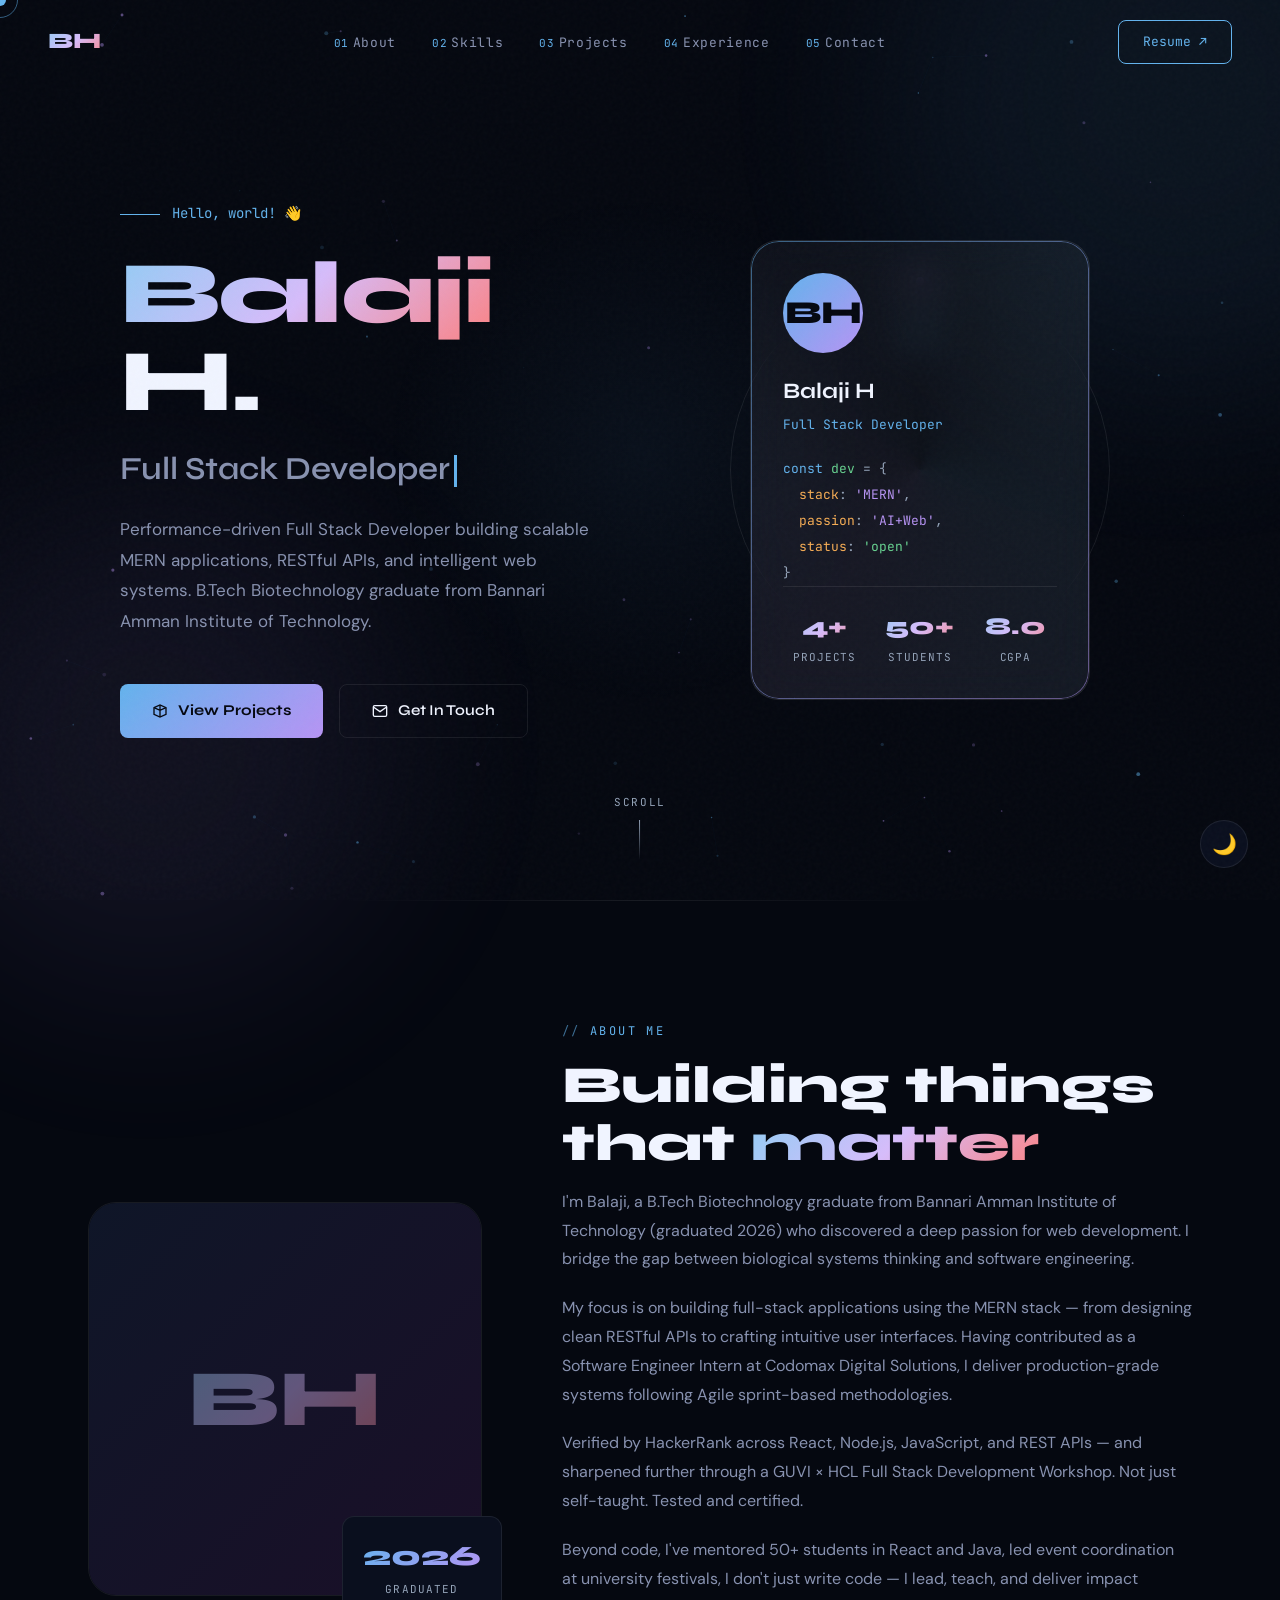
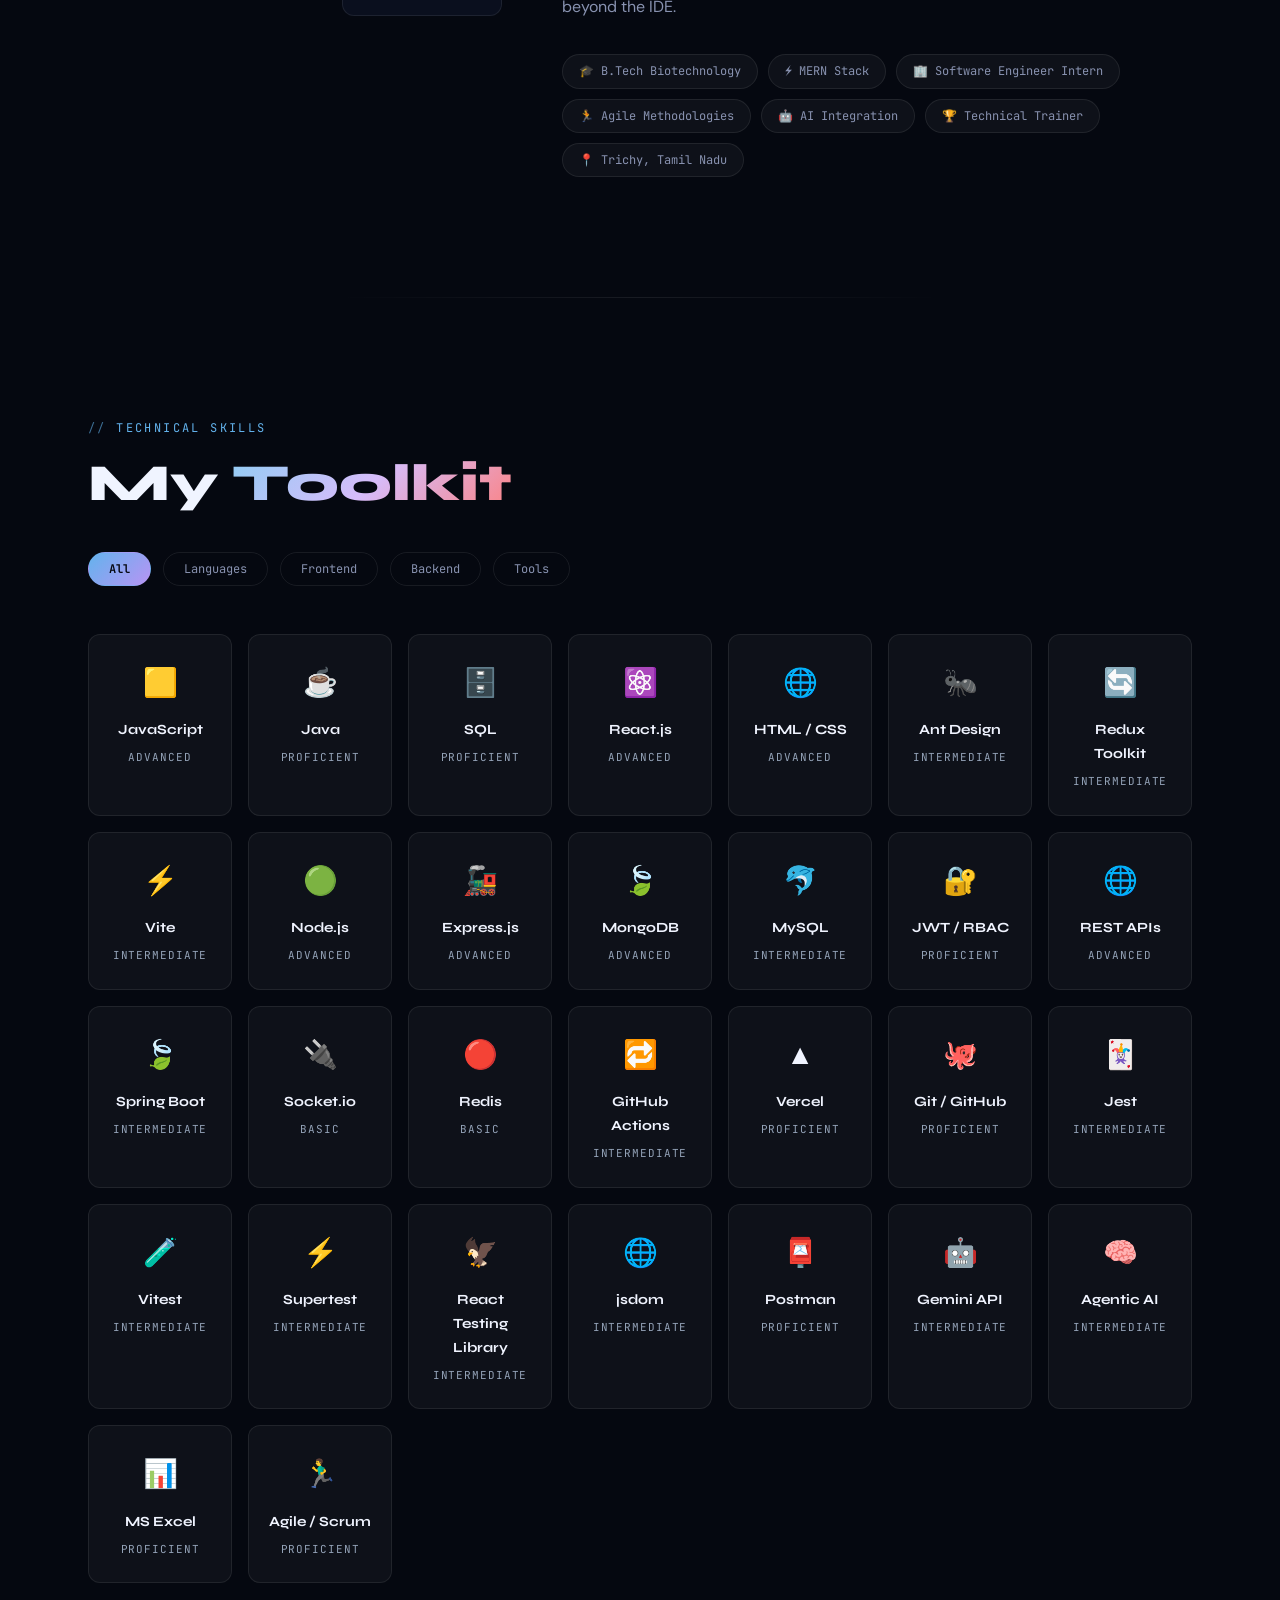
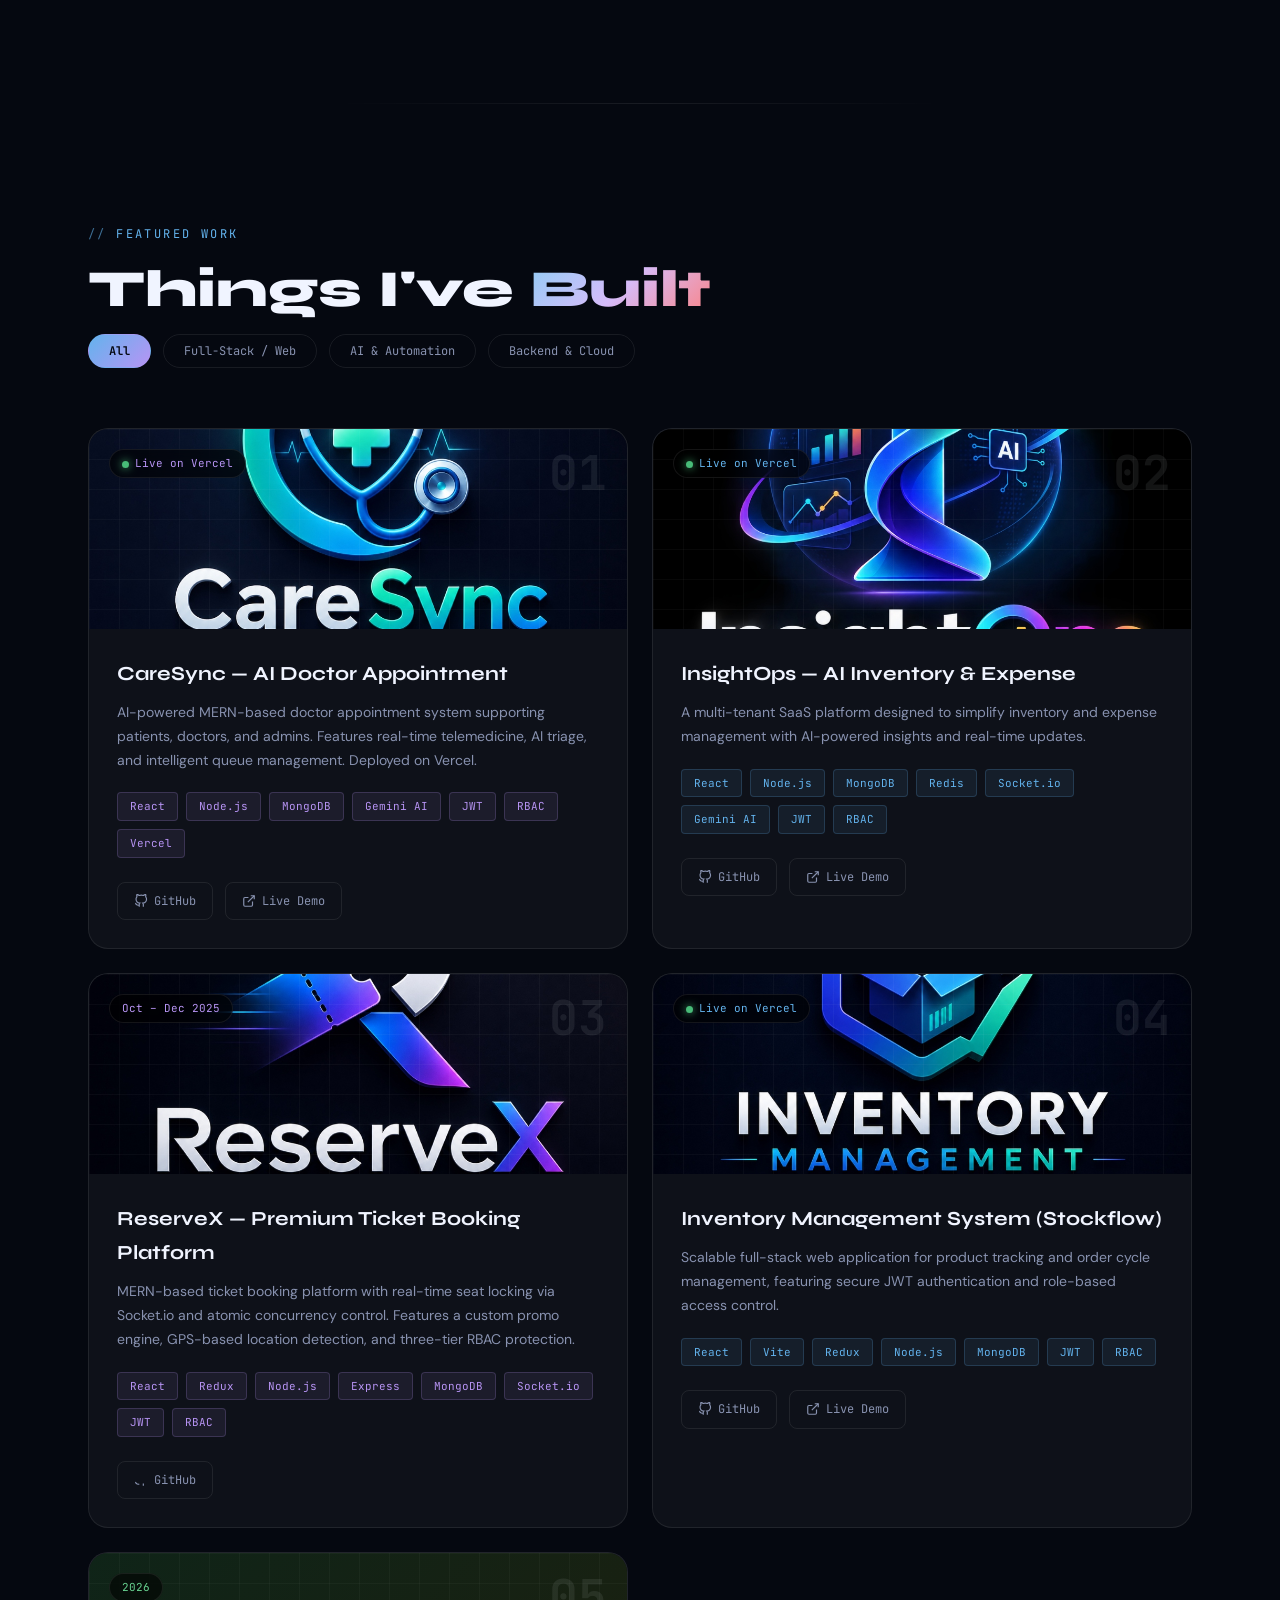
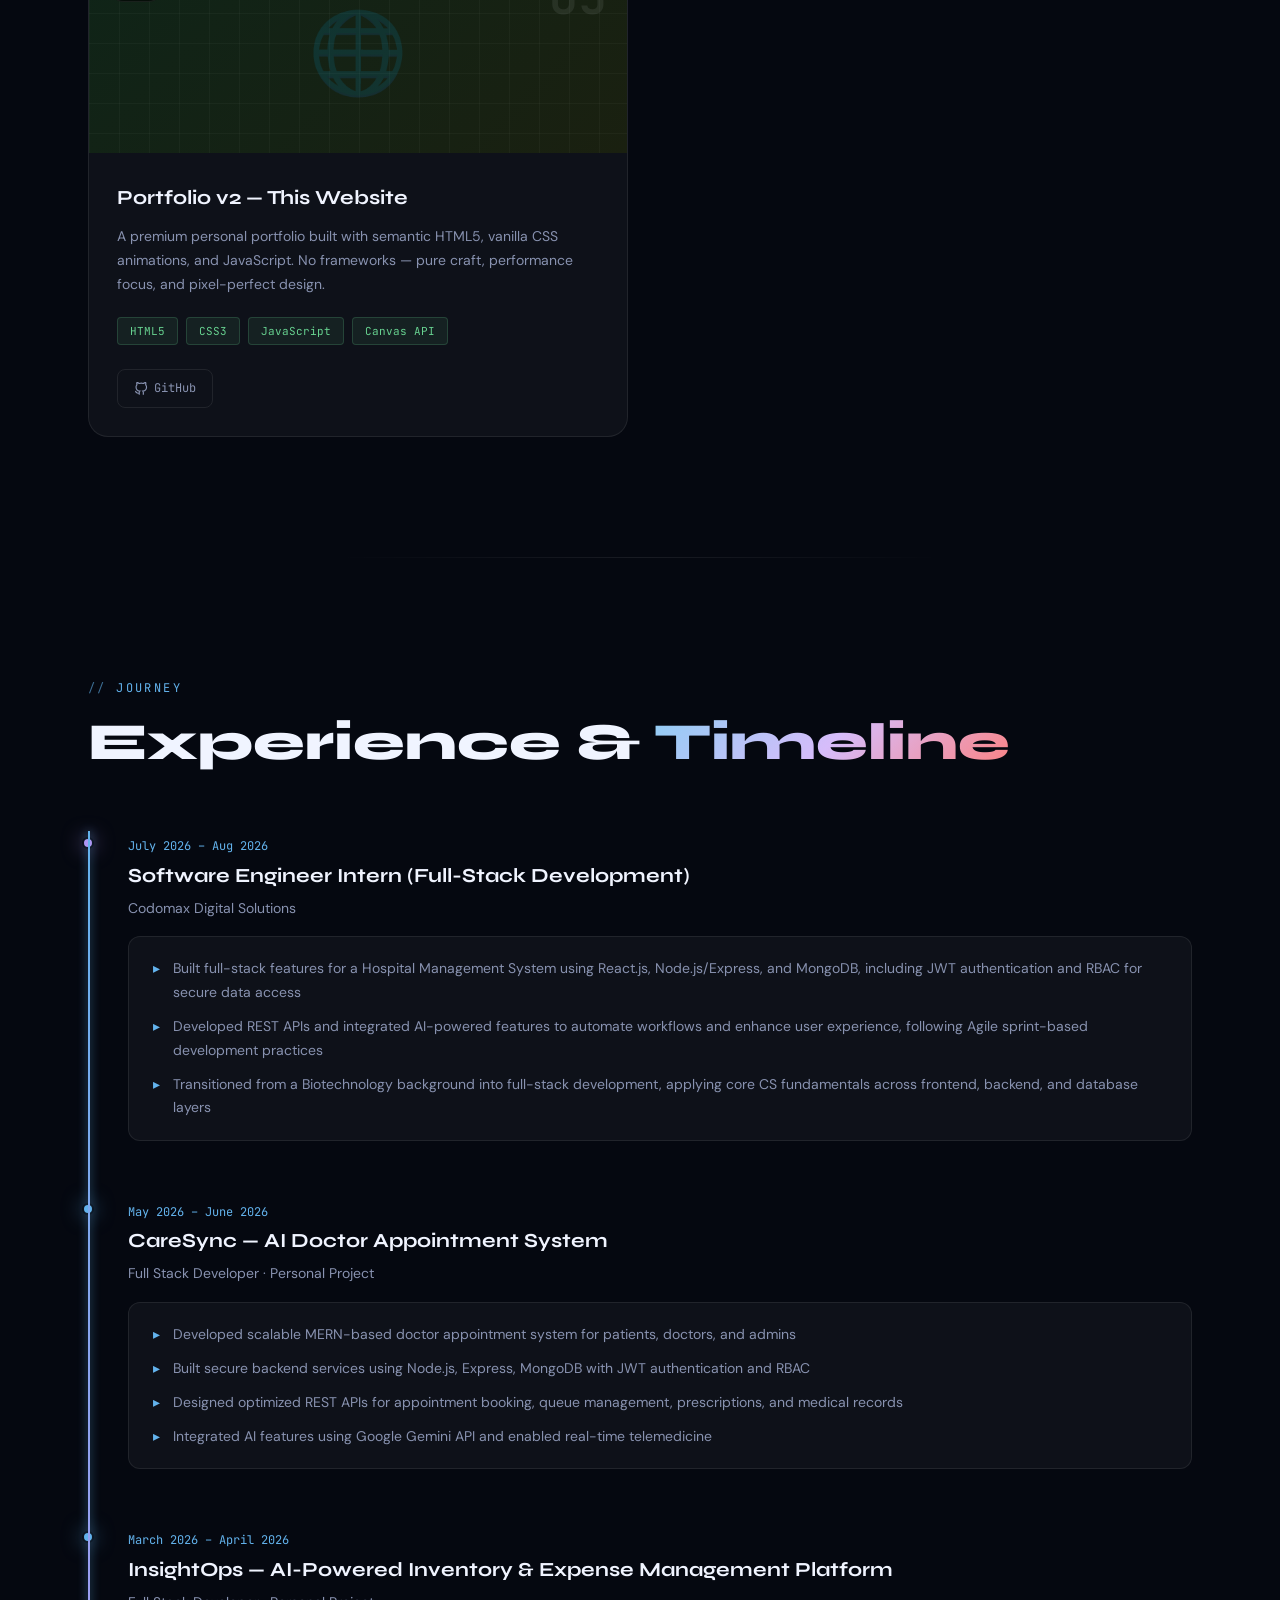
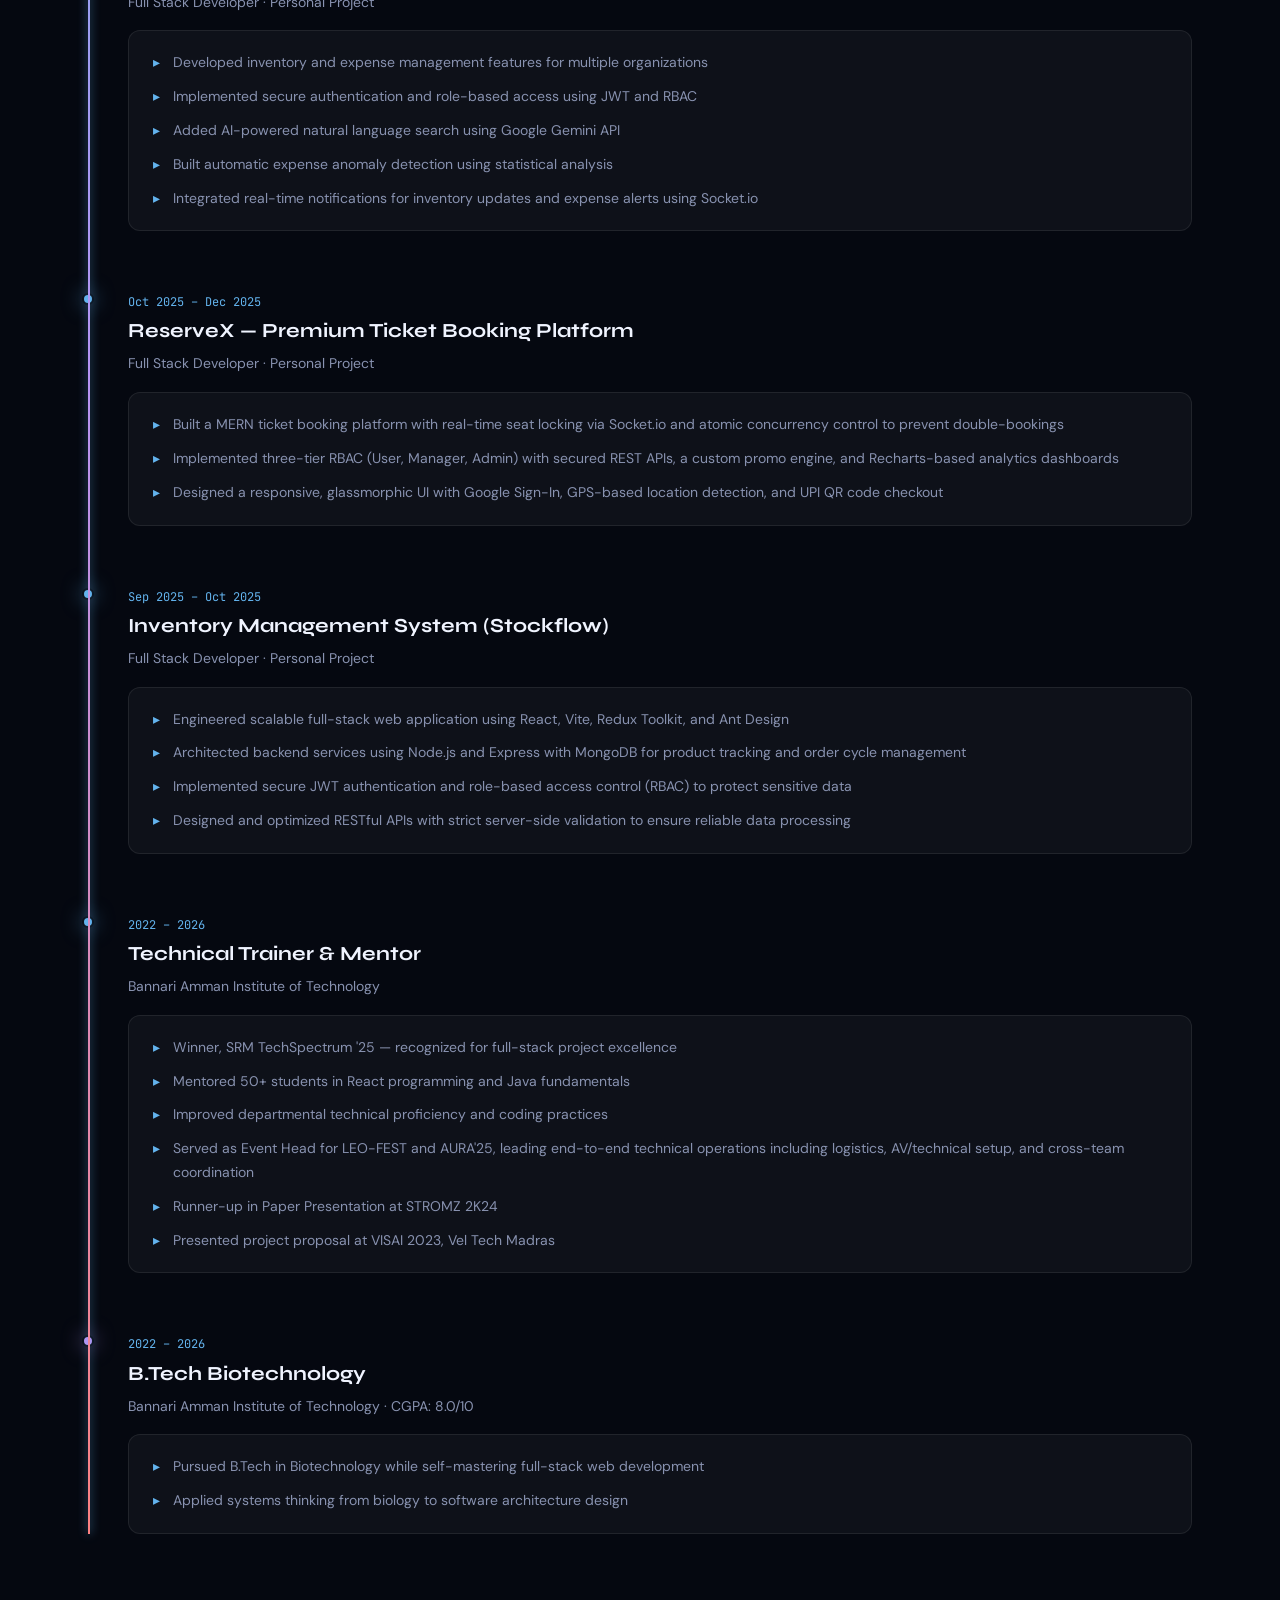
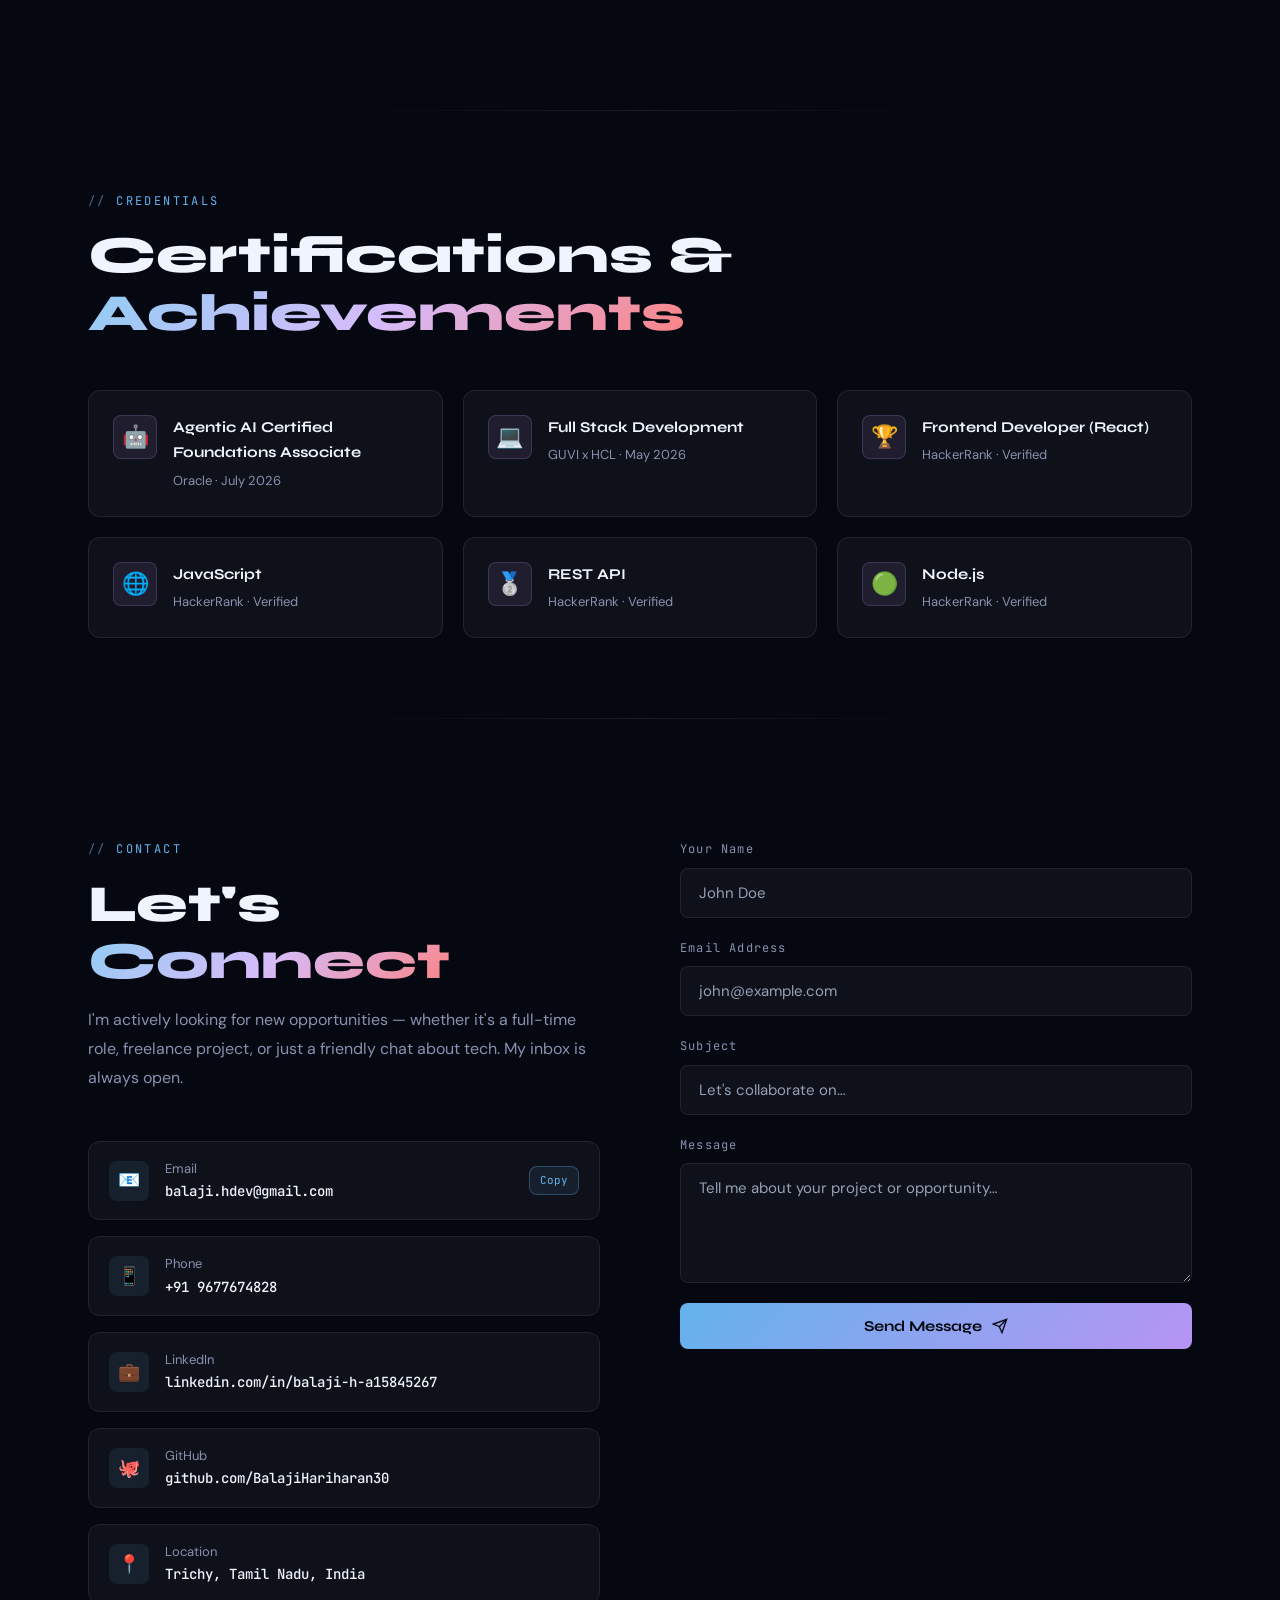
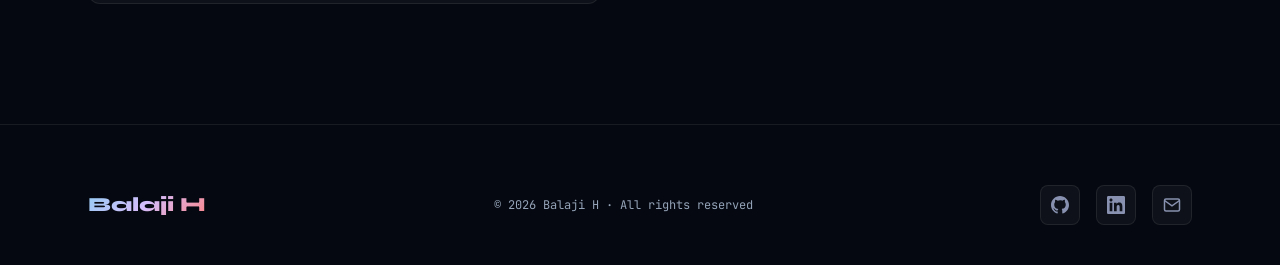
==== commit cd255935: "feat: update resume PDF and add Agile methodologies to internship experience" ====
--- a/index.html
+++ b/index.html
@@ -225,9 +225,9 @@
           </p>
           <p>
             My focus is on building full-stack applications using the MERN stack — from designing
-            clean RESTful APIs to crafting intuitive user interfaces. I've led the technical
-            development of production-grade systems including an AI-powered doctor appointment
-            platform and an inventory management system.
+            clean RESTful APIs to crafting intuitive user interfaces. Having contributed as a Software
+            Engineer Intern at Codomax Digital Solutions, I deliver production-grade systems following
+            Agile sprint-based methodologies.
           </p>
           <p>
             Verified by HackerRank across React, Node.js, JavaScript, and REST APIs —
@@ -243,6 +243,8 @@
           <div class="about-tags">
             <span class="about-tag">🎓 B.Tech Biotechnology</span>
             <span class="about-tag">⚡ MERN Stack</span>
+            <span class="about-tag">🏢 Software Engineer Intern</span>
+            <span class="about-tag">🏃 Agile Methodologies</span>
             <span class="about-tag">🤖 AI Integration</span>
             <span class="about-tag">🏆 Technical Trainer</span>
             <span class="about-tag">📍 Trichy, Tamil Nadu</span>
@@ -431,6 +433,11 @@
         <div class="skill-card tools reveal" style="transition-delay: 0.38s">
           <span class="skill-icon">📊</span>
           <div class="skill-name">MS Excel</div>
+          <div class="skill-level">Proficient</div>
+        </div>
+        <div class="skill-card tools reveal" style="transition-delay: 0.4s">
+          <span class="skill-icon">🏃‍♂️</span>
+          <div class="skill-name">Agile / Scrum</div>
           <div class="skill-level">Proficient</div>
         </div>
       </div><!-- .skills-grid -->
@@ -687,9 +694,24 @@
 
       <div class="timeline">
 
-        <!-- Item 1: CareSync -->
+        <!-- Item 1: Codomax Internship -->
         <div class="timeline-item reveal">
           <div class="timeline-dot violet"></div>
+          <time class="timeline-date" datetime="2026-07">July 2026 – Aug 2026</time>
+          <h3 class="timeline-title">Software Engineer Intern (Full-Stack Development)</h3>
+          <div class="timeline-org">Codomax Digital Solutions</div>
+          <div class="timeline-content">
+            <ul>
+              <li>Built full-stack features for a Hospital Management System using React.js, Node.js/Express, and MongoDB, including JWT authentication and RBAC for secure data access</li>
+              <li>Developed REST APIs and integrated AI-powered features to automate workflows and enhance user experience, following Agile sprint-based development practices</li>
+              <li>Transitioned from a Biotechnology background into full-stack development, applying core CS fundamentals across frontend, backend, and database layers</li>
+            </ul>
+          </div>
+        </div>
+
+        <!-- Item 2: CareSync -->
+        <div class="timeline-item reveal" style="transition-delay: 0.05s">
+          <div class="timeline-dot"></div>
           <time class="timeline-date" datetime="2026-05">May 2026 – June 2026</time>
           <h3 class="timeline-title">CareSync — AI Doctor Appointment System</h3>
           <div class="timeline-org">Full Stack Developer · Personal Project</div>
@@ -807,14 +829,14 @@
           <div class="cert-icon">🤖</div>
           <div>
             <div class="cert-name">Agentic AI Certified Foundations Associate</div>
-            <div class="cert-issuer">Oracle · Verified</div>
+            <div class="cert-issuer">Oracle · July 2026</div>
           </div>
         </div>
         <div class="cert-card reveal" style="transition-delay: 0.04s">
           <div class="cert-icon">💻</div>
           <div>
             <div class="cert-name">Full Stack Development</div>
-            <div class="cert-issuer">GUVI x HCL · Verified</div>
+            <div class="cert-issuer">GUVI x HCL · May 2026</div>
           </div>
         </div>
         <div class="cert-card reveal" style="transition-delay: 0.06s">
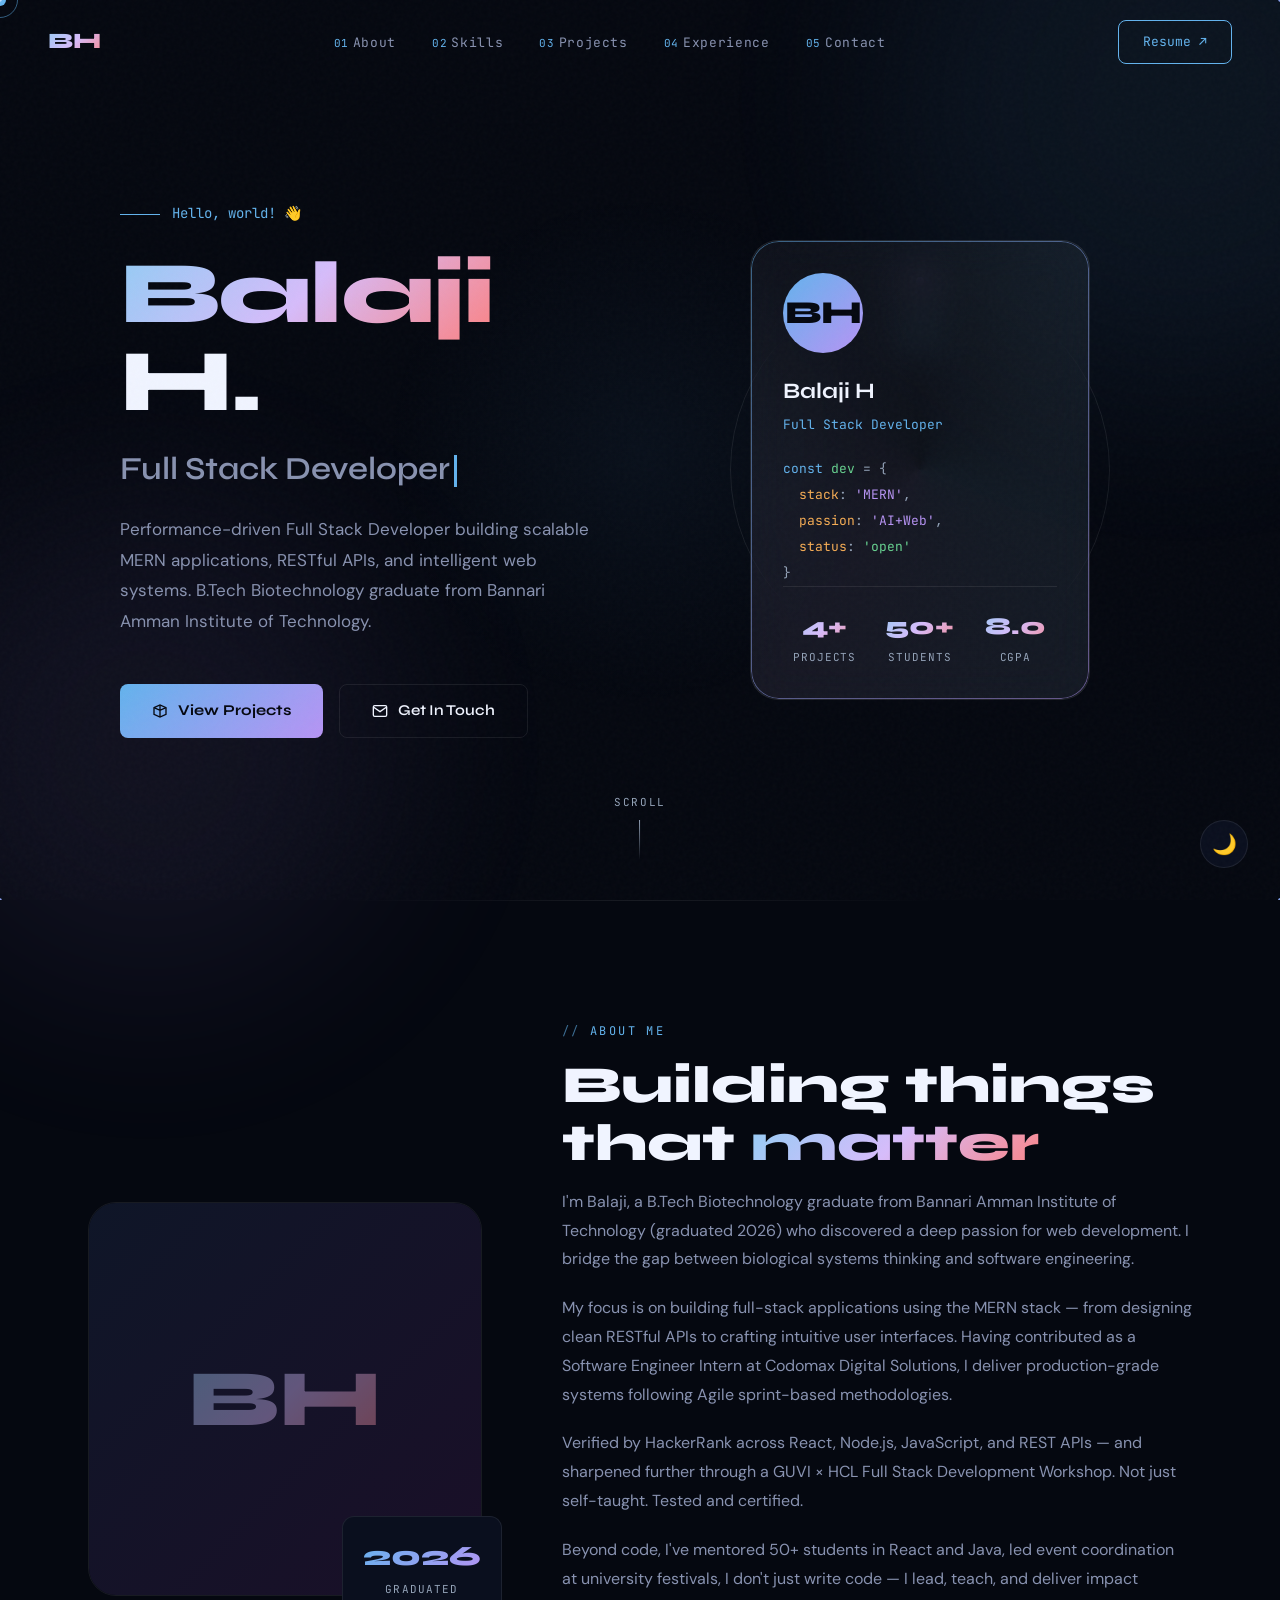
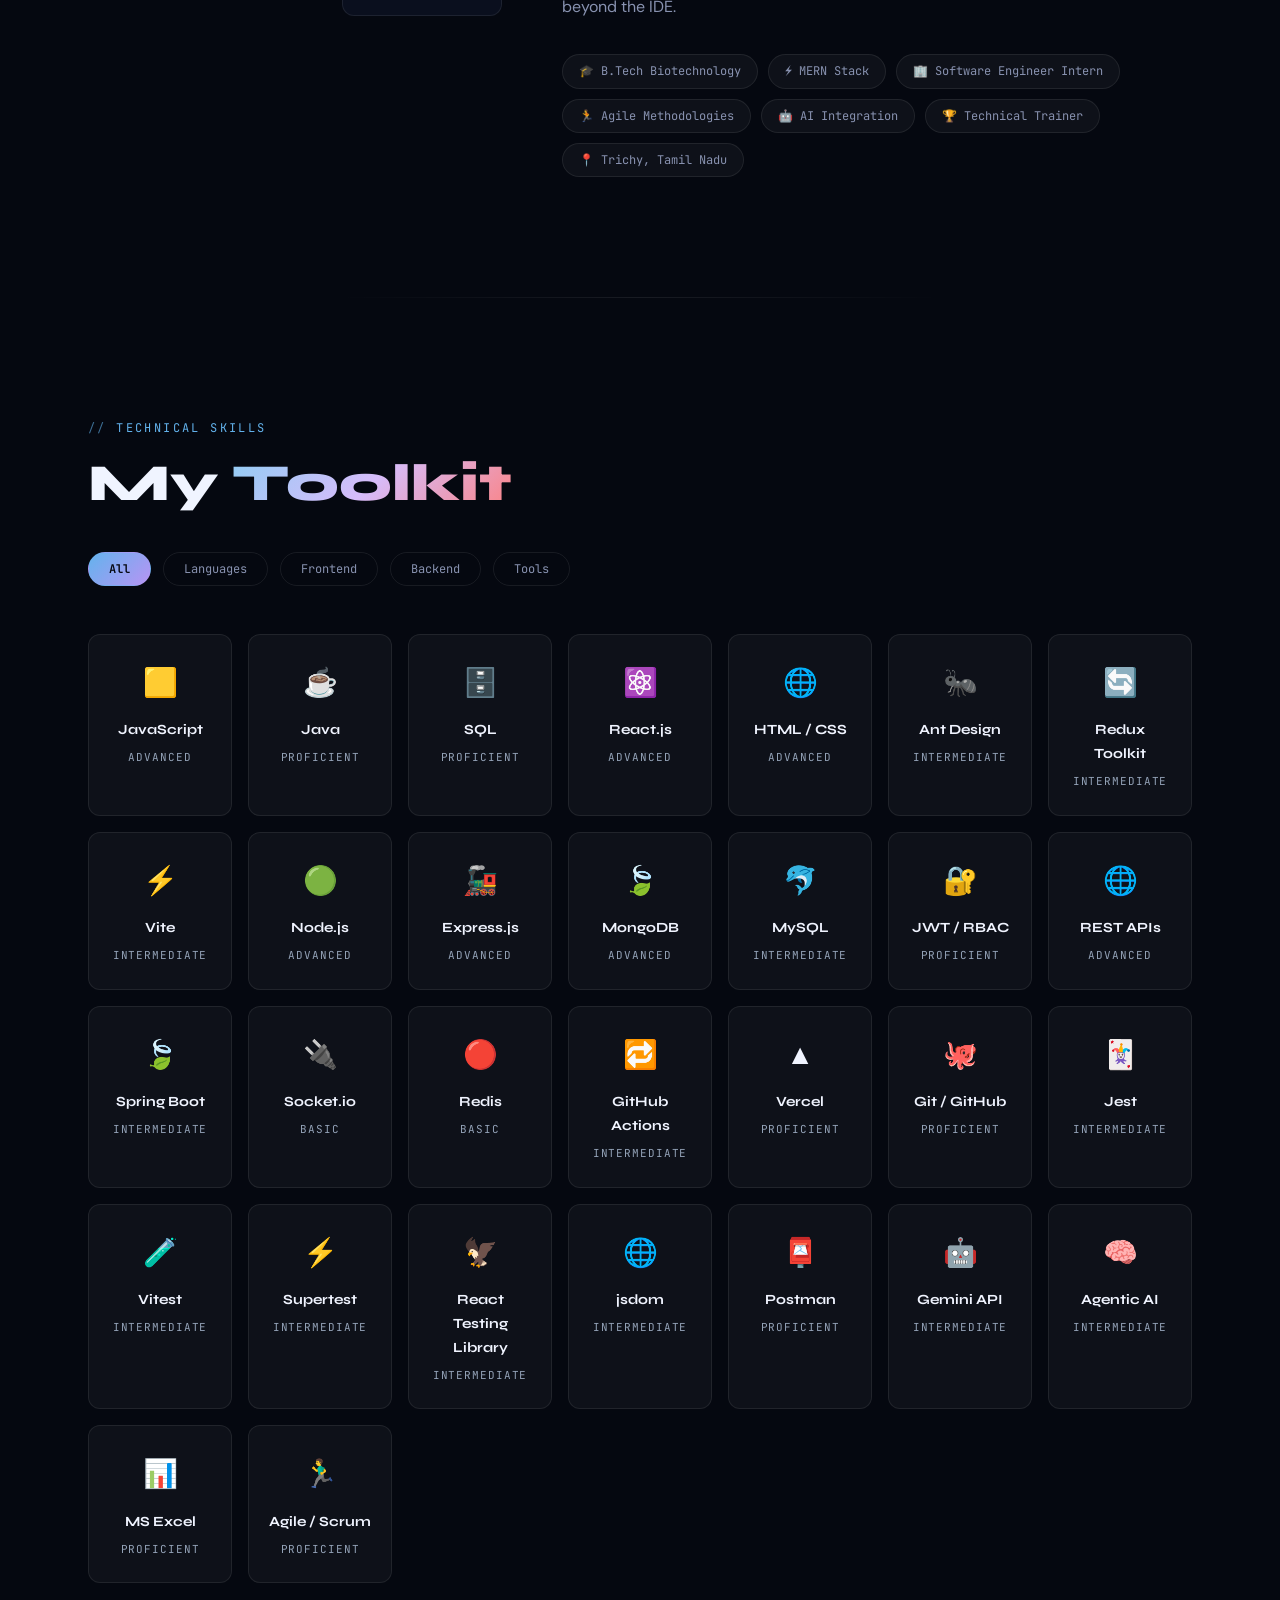
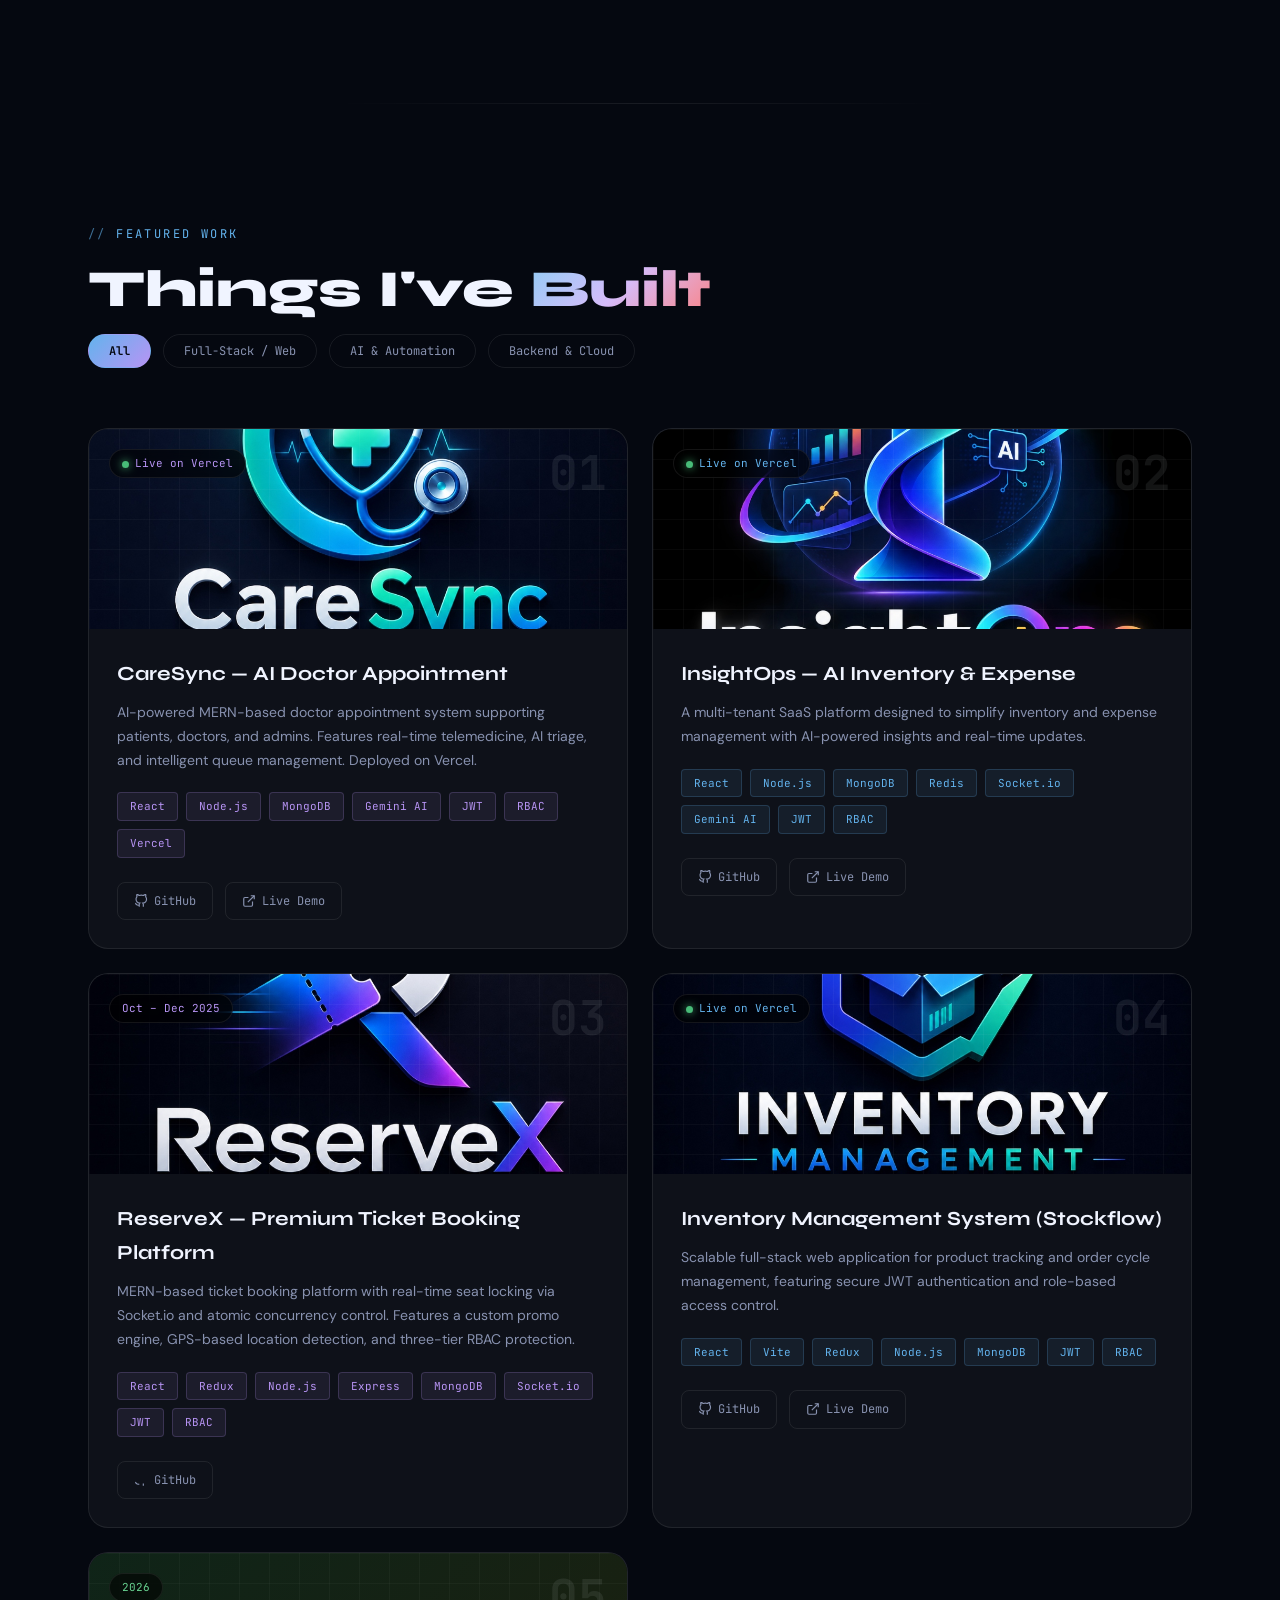
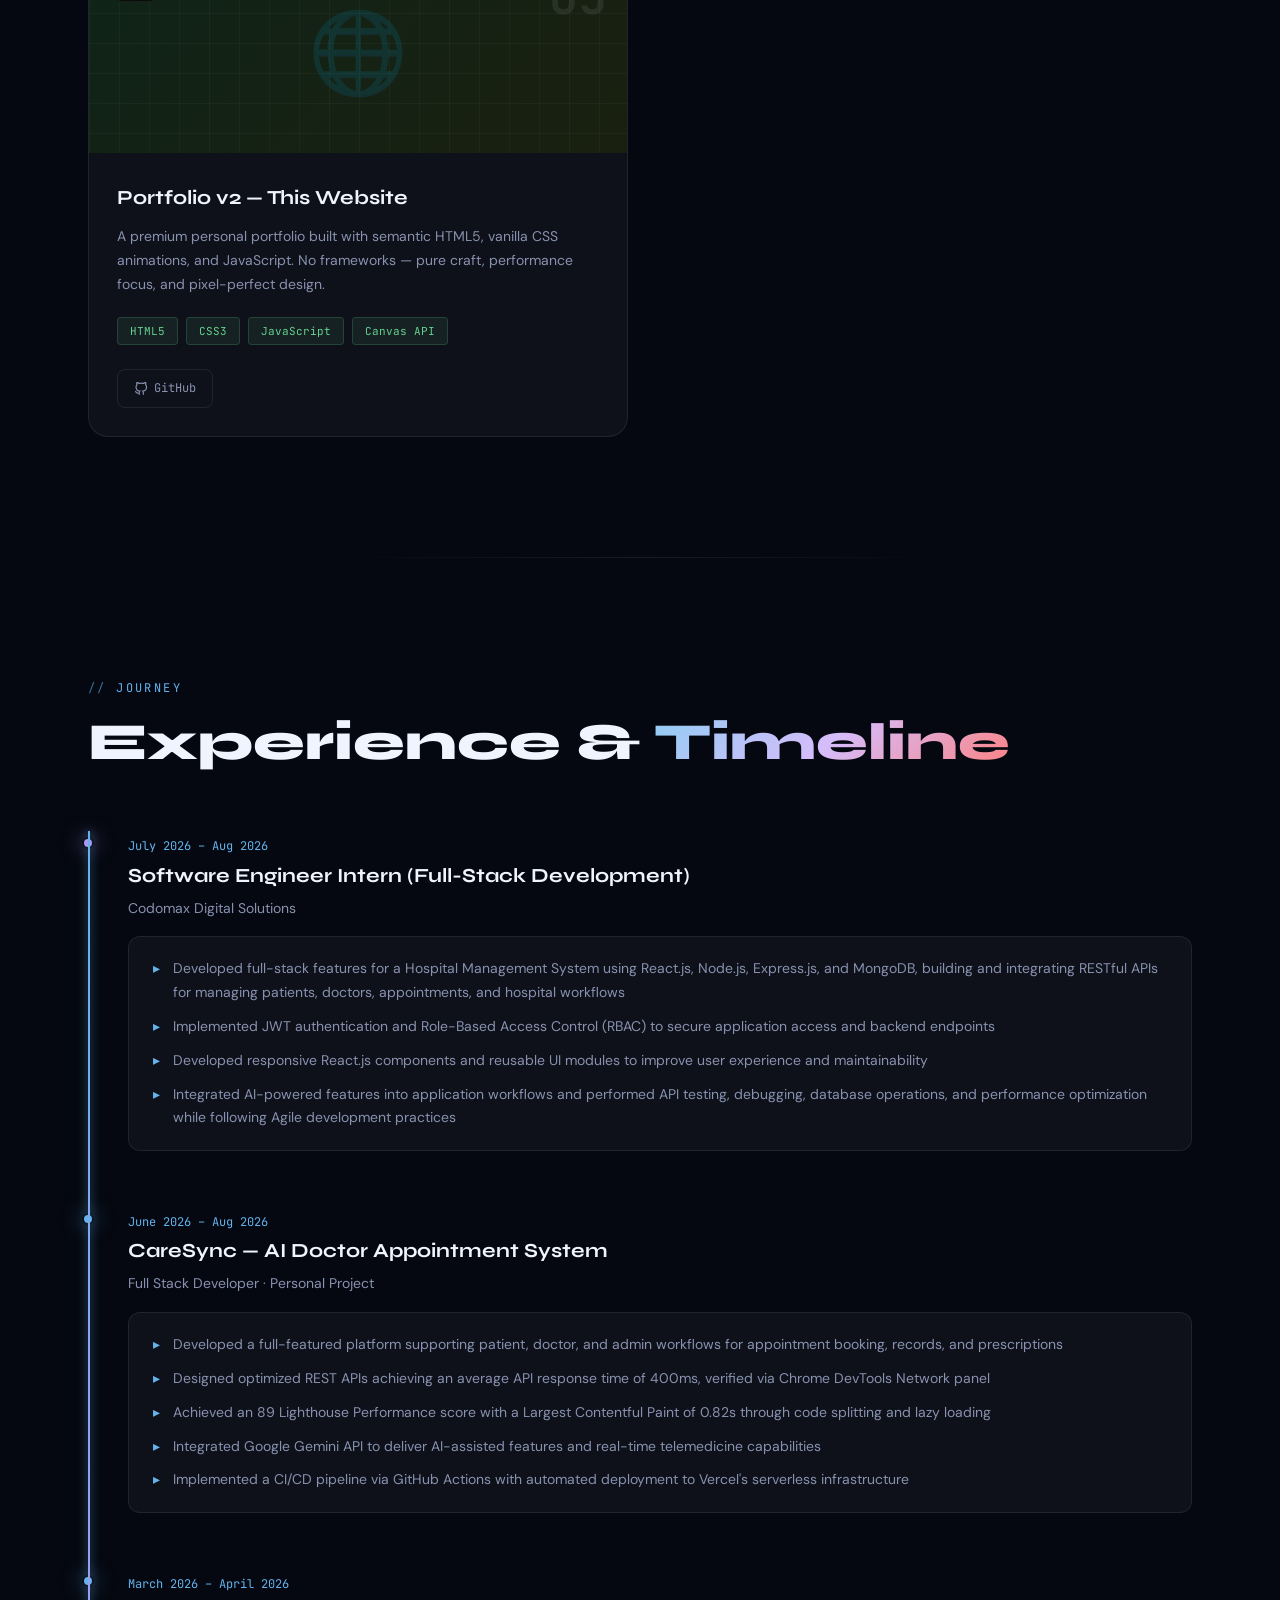
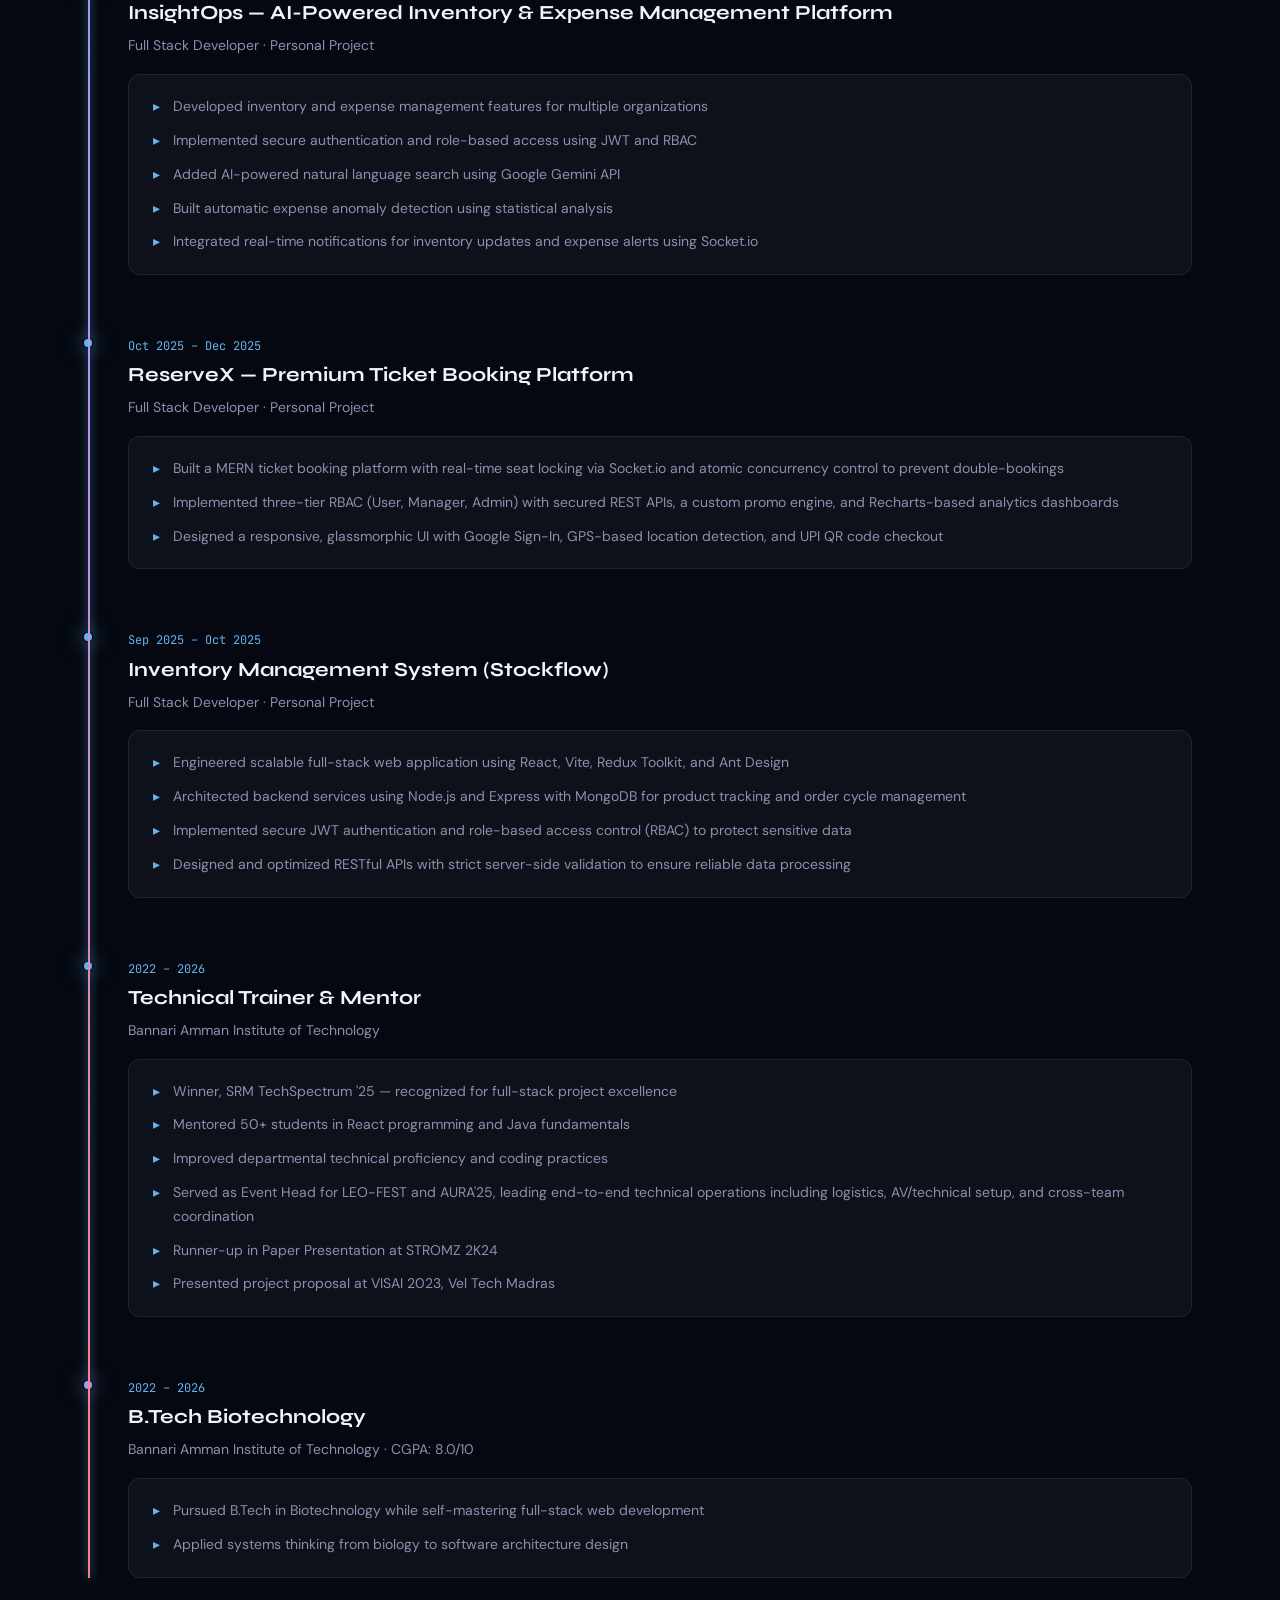
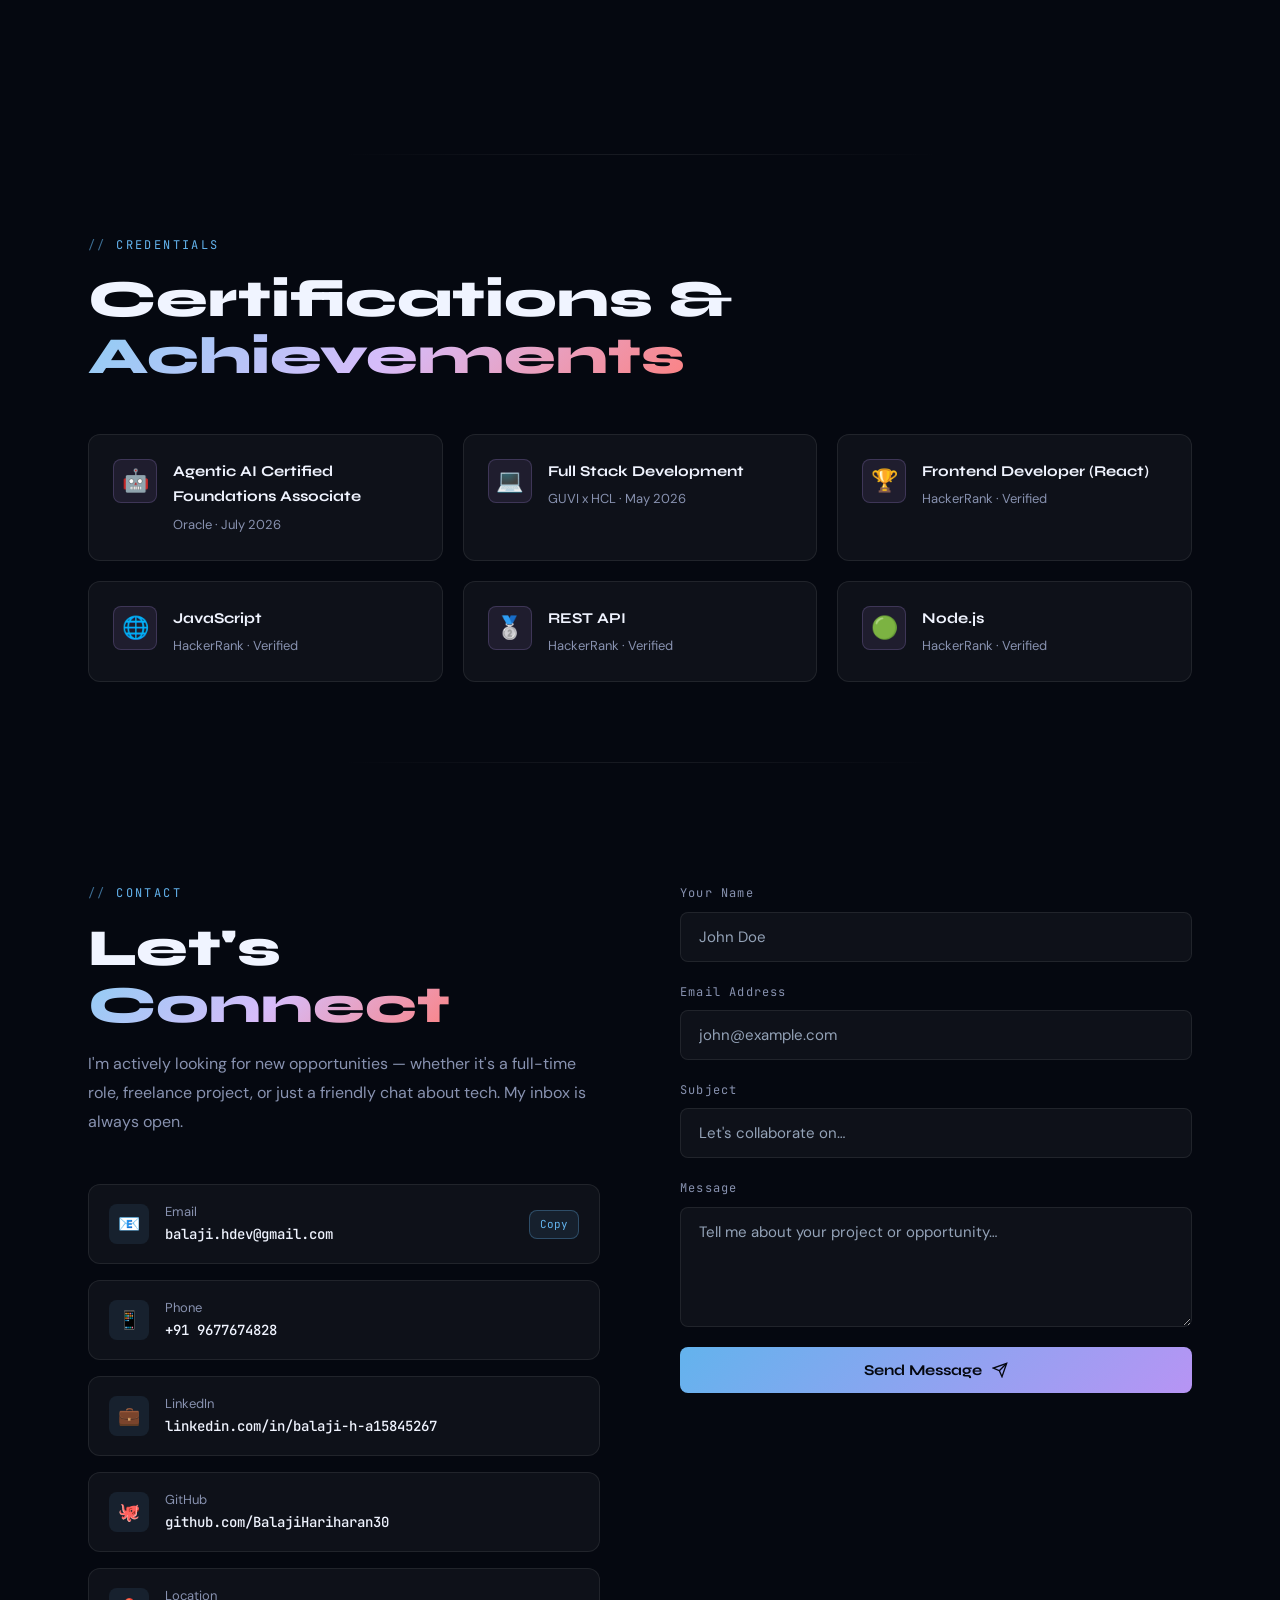
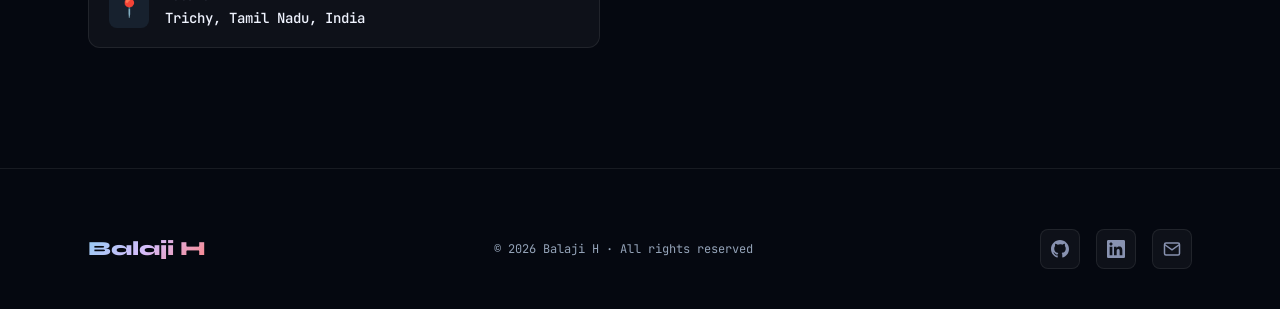
==== commit 6e316807: "feat: replace resume with updated version and sync internship and project details" ====
--- a/index.html
+++ b/index.html
@@ -702,9 +702,10 @@
           <div class="timeline-org">Codomax Digital Solutions</div>
           <div class="timeline-content">
             <ul>
-              <li>Built full-stack features for a Hospital Management System using React.js, Node.js/Express, and MongoDB, including JWT authentication and RBAC for secure data access</li>
-              <li>Developed REST APIs and integrated AI-powered features to automate workflows and enhance user experience, following Agile sprint-based development practices</li>
-              <li>Transitioned from a Biotechnology background into full-stack development, applying core CS fundamentals across frontend, backend, and database layers</li>
+              <li>Developed full-stack features for a Hospital Management System using React.js, Node.js, Express.js, and MongoDB, building and integrating RESTful APIs for managing patients, doctors, appointments, and hospital workflows</li>
+              <li>Implemented JWT authentication and Role-Based Access Control (RBAC) to secure application access and backend endpoints</li>
+              <li>Developed responsive React.js components and reusable UI modules to improve user experience and maintainability</li>
+              <li>Integrated AI-powered features into application workflows and performed API testing, debugging, database operations, and performance optimization while following Agile development practices</li>
             </ul>
           </div>
         </div>
@@ -712,15 +713,16 @@
         <!-- Item 2: CareSync -->
         <div class="timeline-item reveal" style="transition-delay: 0.05s">
           <div class="timeline-dot"></div>
-          <time class="timeline-date" datetime="2026-05">May 2026 – June 2026</time>
+          <time class="timeline-date" datetime="2026-06">June 2026 – Aug 2026</time>
           <h3 class="timeline-title">CareSync — AI Doctor Appointment System</h3>
           <div class="timeline-org">Full Stack Developer · Personal Project</div>
           <div class="timeline-content">
             <ul>
-              <li>Developed scalable MERN-based doctor appointment system for patients, doctors, and admins</li>
-              <li>Built secure backend services using Node.js, Express, MongoDB with JWT authentication and RBAC</li>
-              <li>Designed optimized REST APIs for appointment booking, queue management, prescriptions, and medical records</li>
-              <li>Integrated AI features using Google Gemini API and enabled real-time telemedicine</li>
+              <li>Developed a full-featured platform supporting patient, doctor, and admin workflows for appointment booking, records, and prescriptions</li>
+              <li>Designed optimized REST APIs achieving an average API response time of 400ms, verified via Chrome DevTools Network panel</li>
+              <li>Achieved an 89 Lighthouse Performance score with a Largest Contentful Paint of 0.82s through code splitting and lazy loading</li>
+              <li>Integrated Google Gemini API to deliver AI-assisted features and real-time telemedicine capabilities</li>
+              <li>Implemented a CI/CD pipeline via GitHub Actions with automated deployment to Vercel's serverless infrastructure</li>
             </ul>
           </div>
         </div>
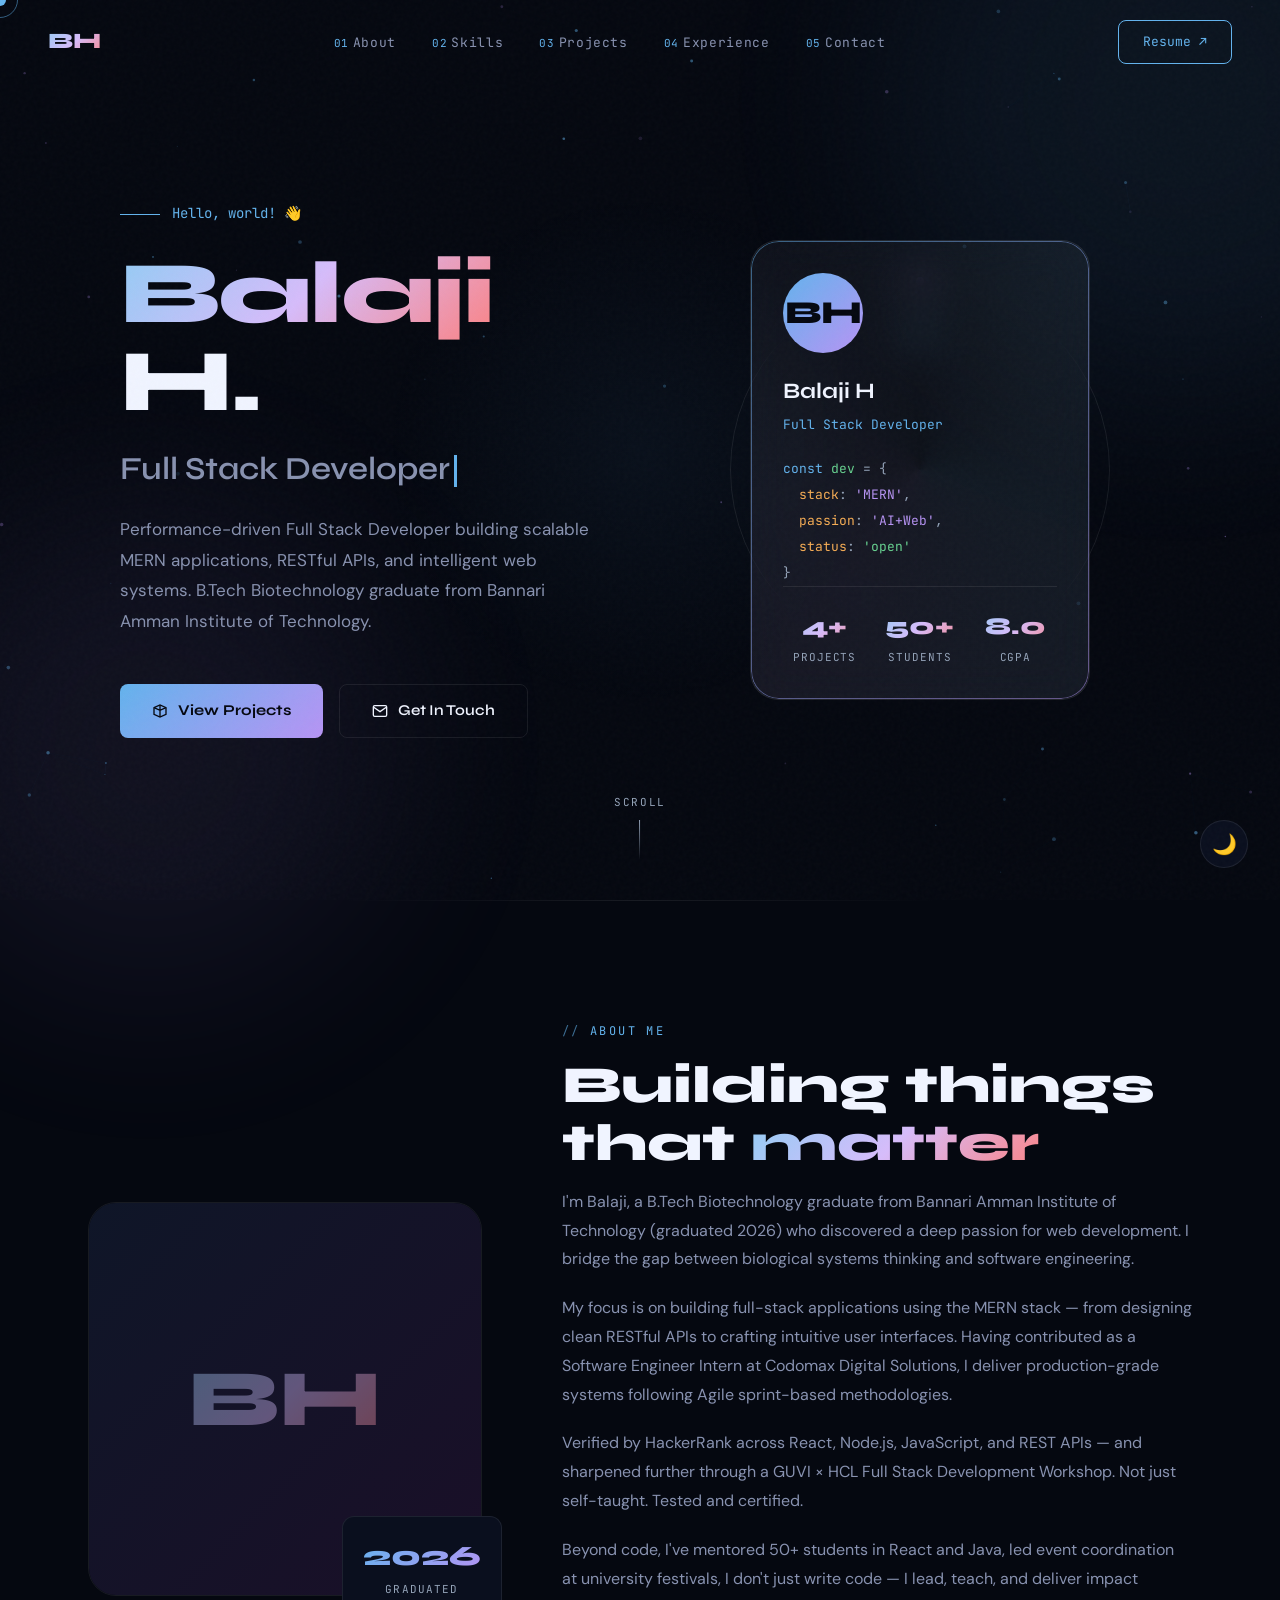
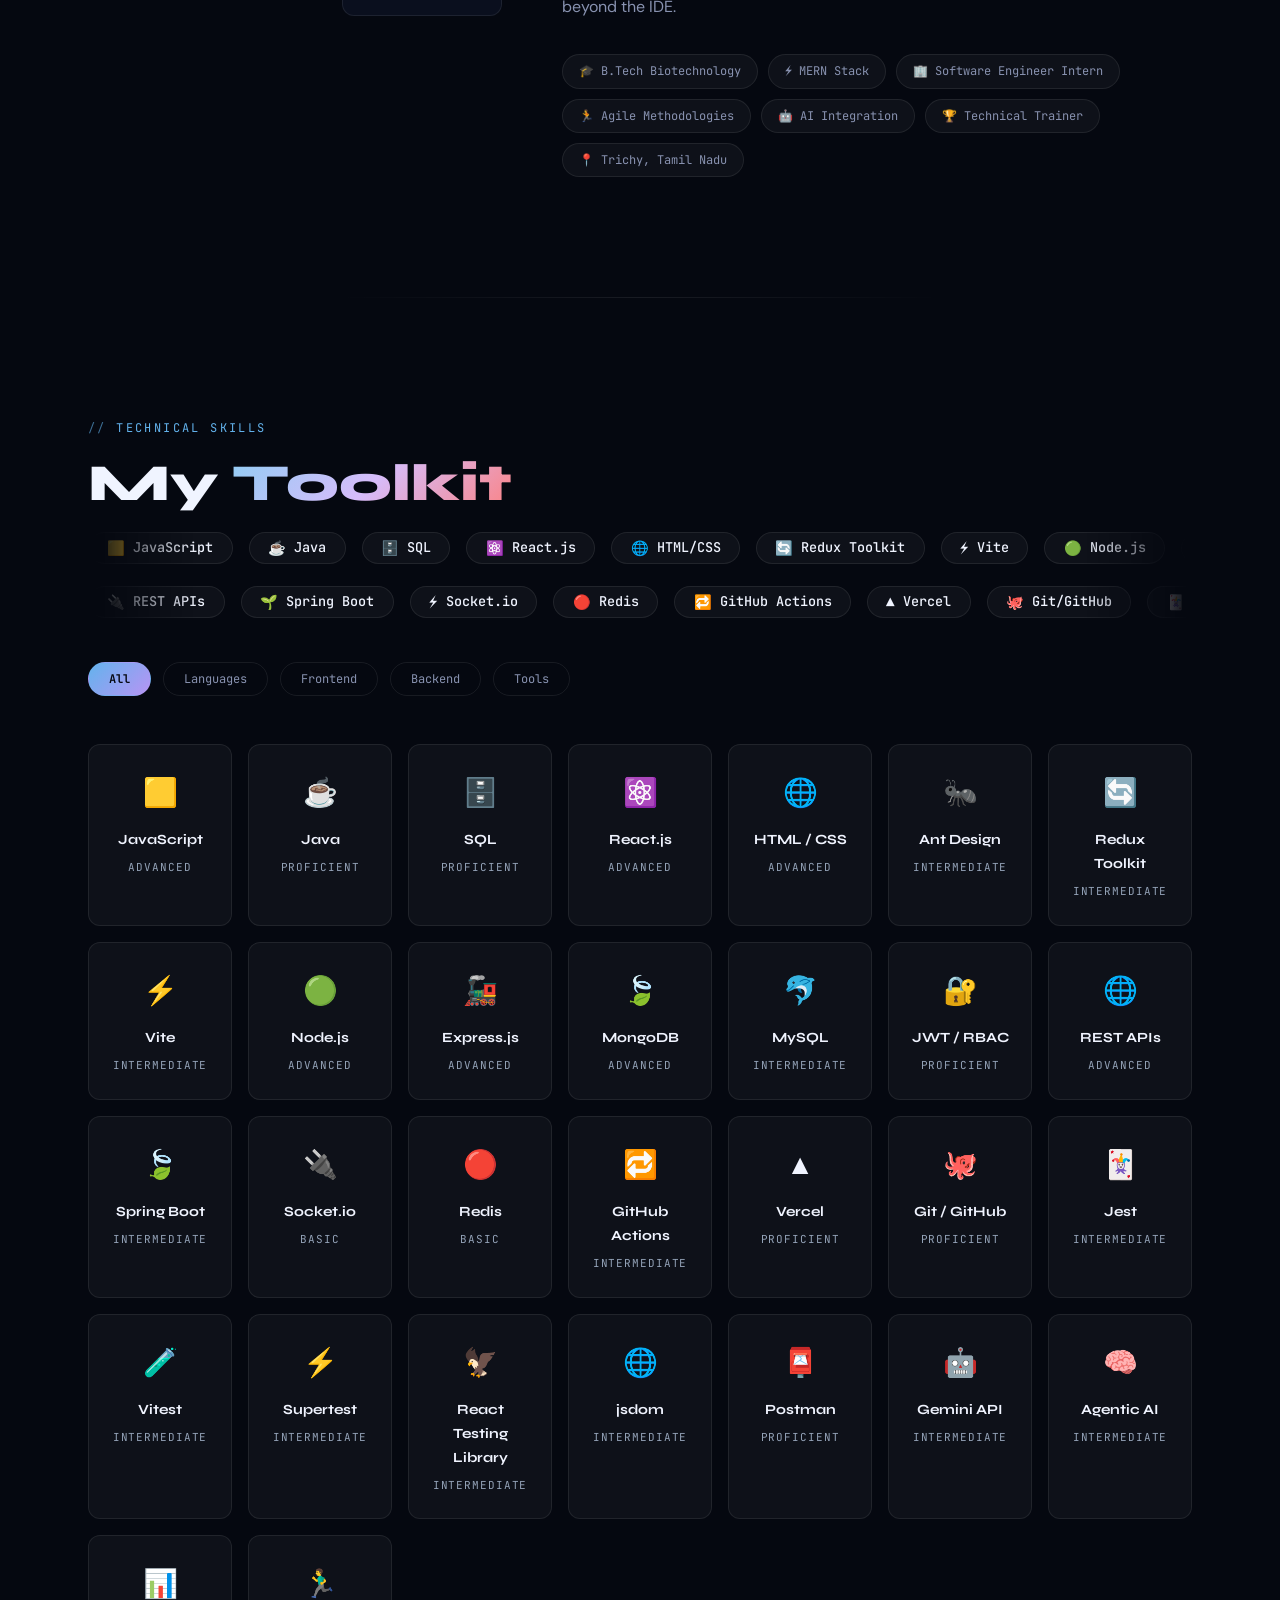
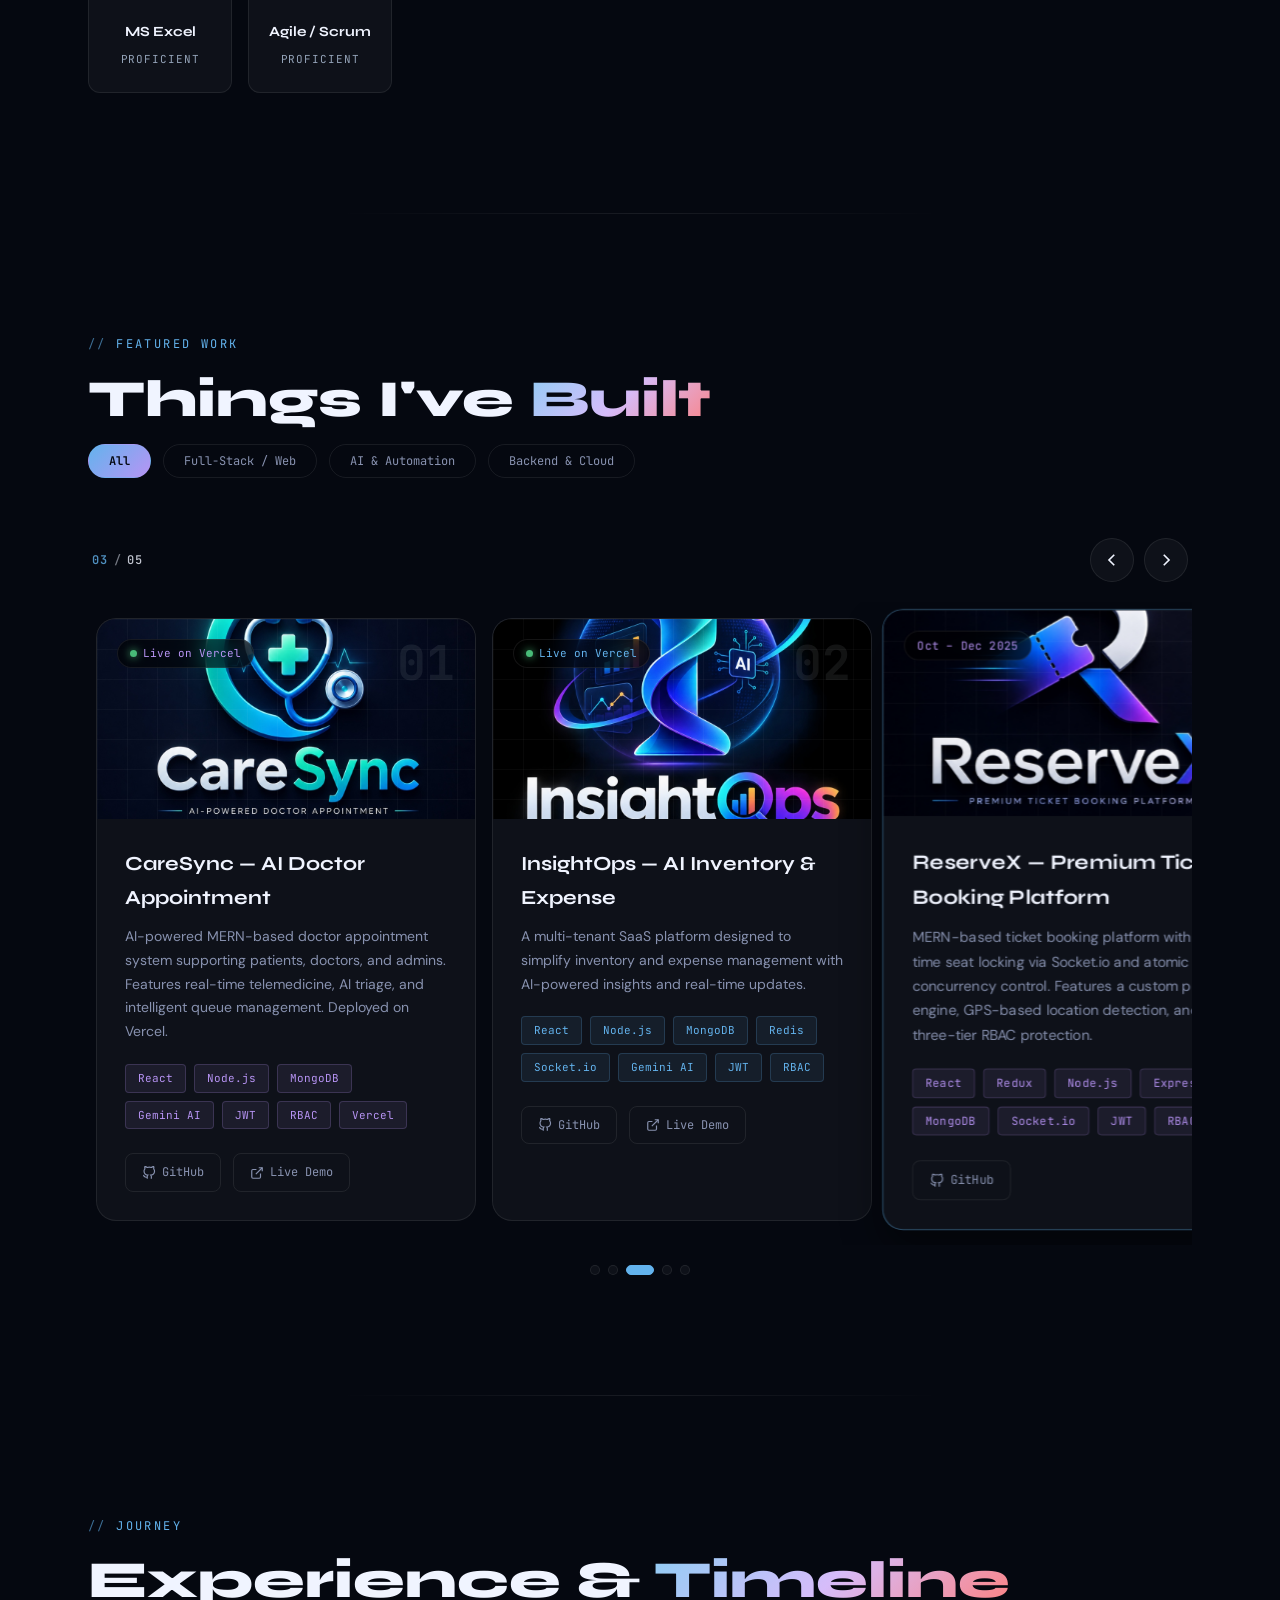
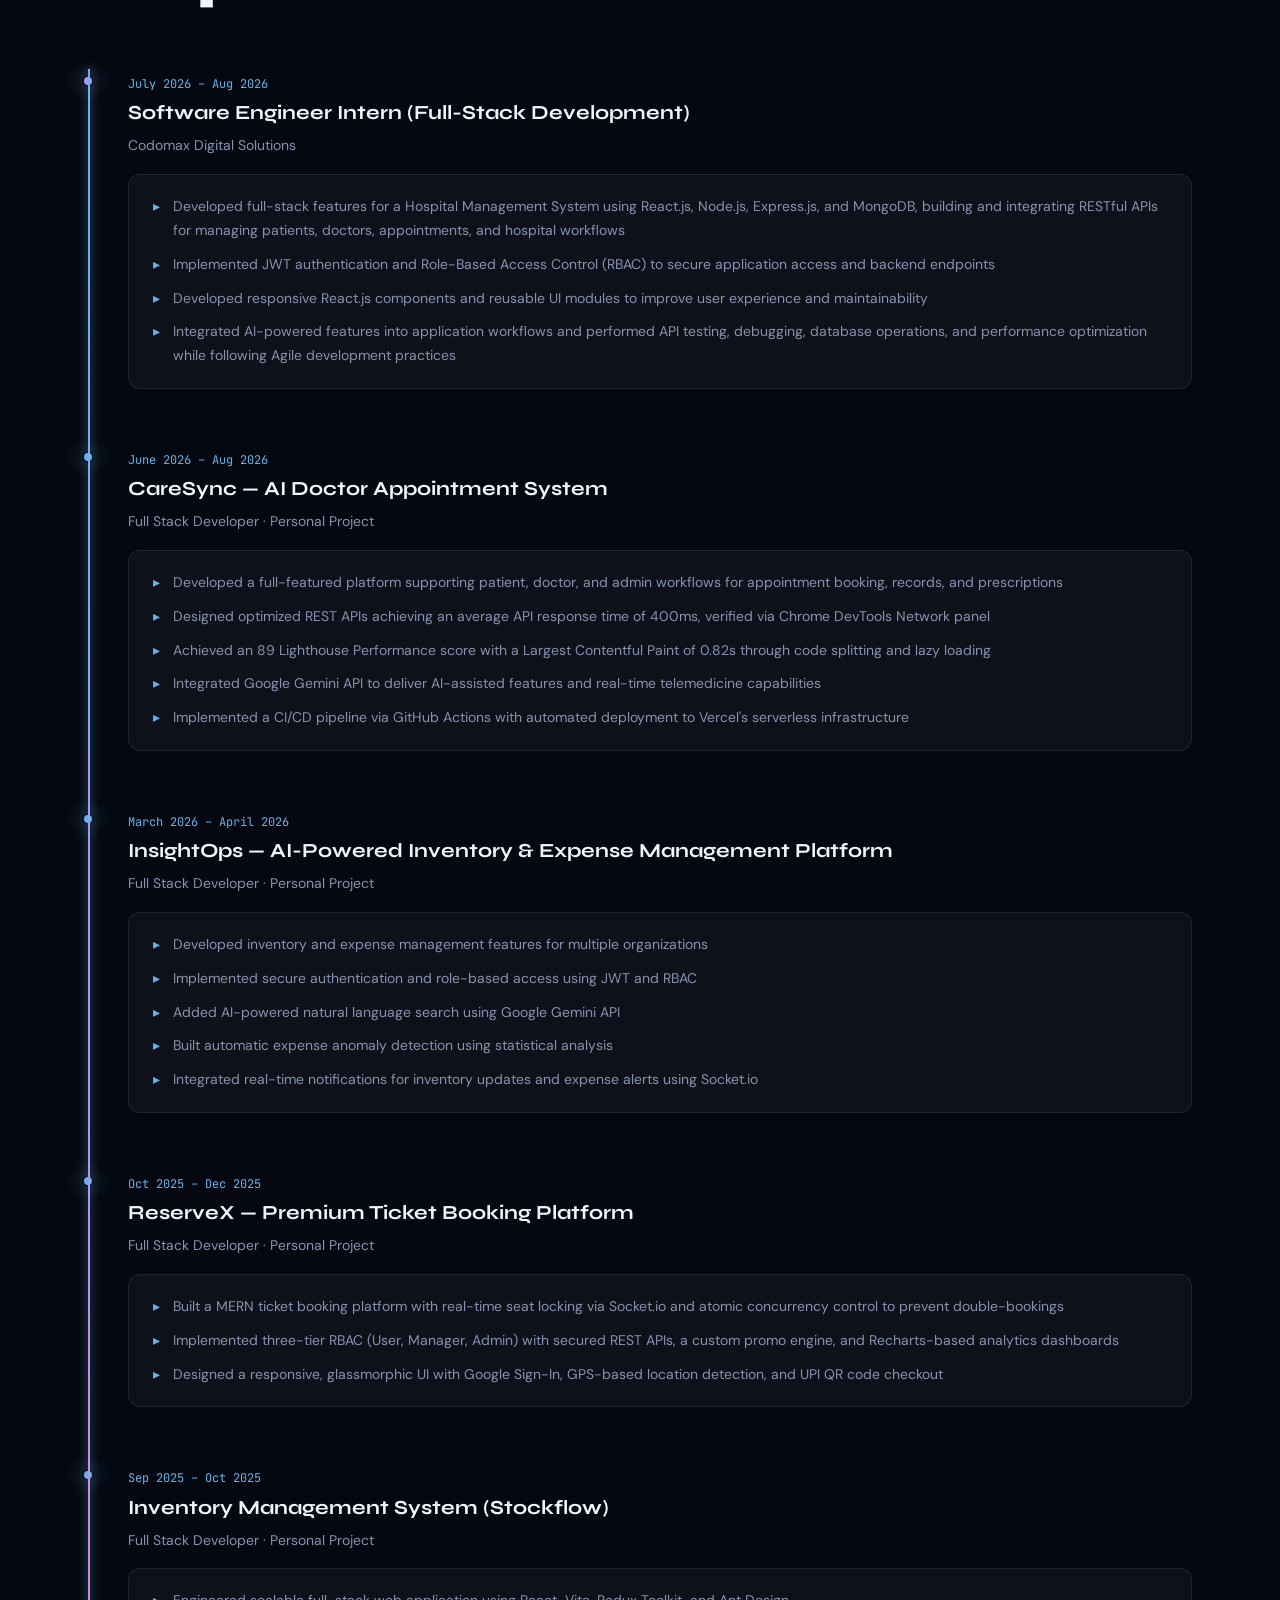
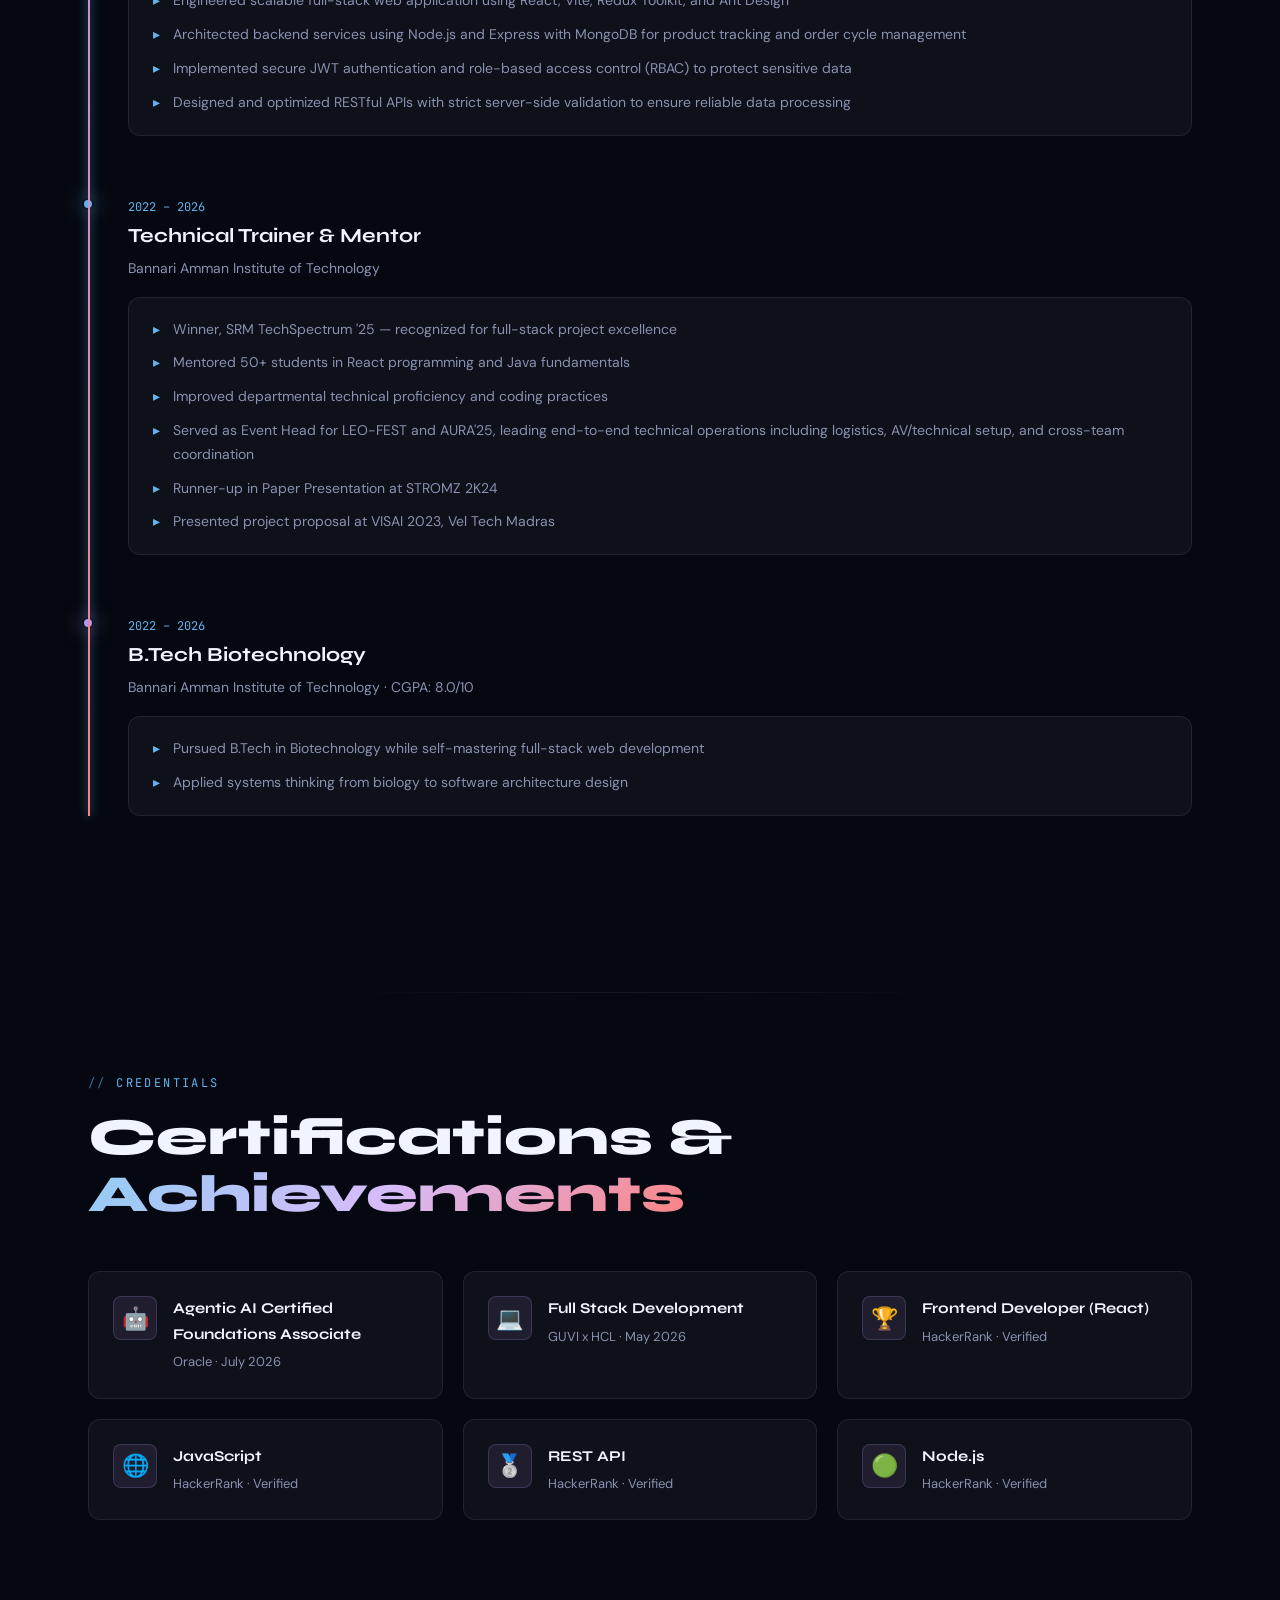
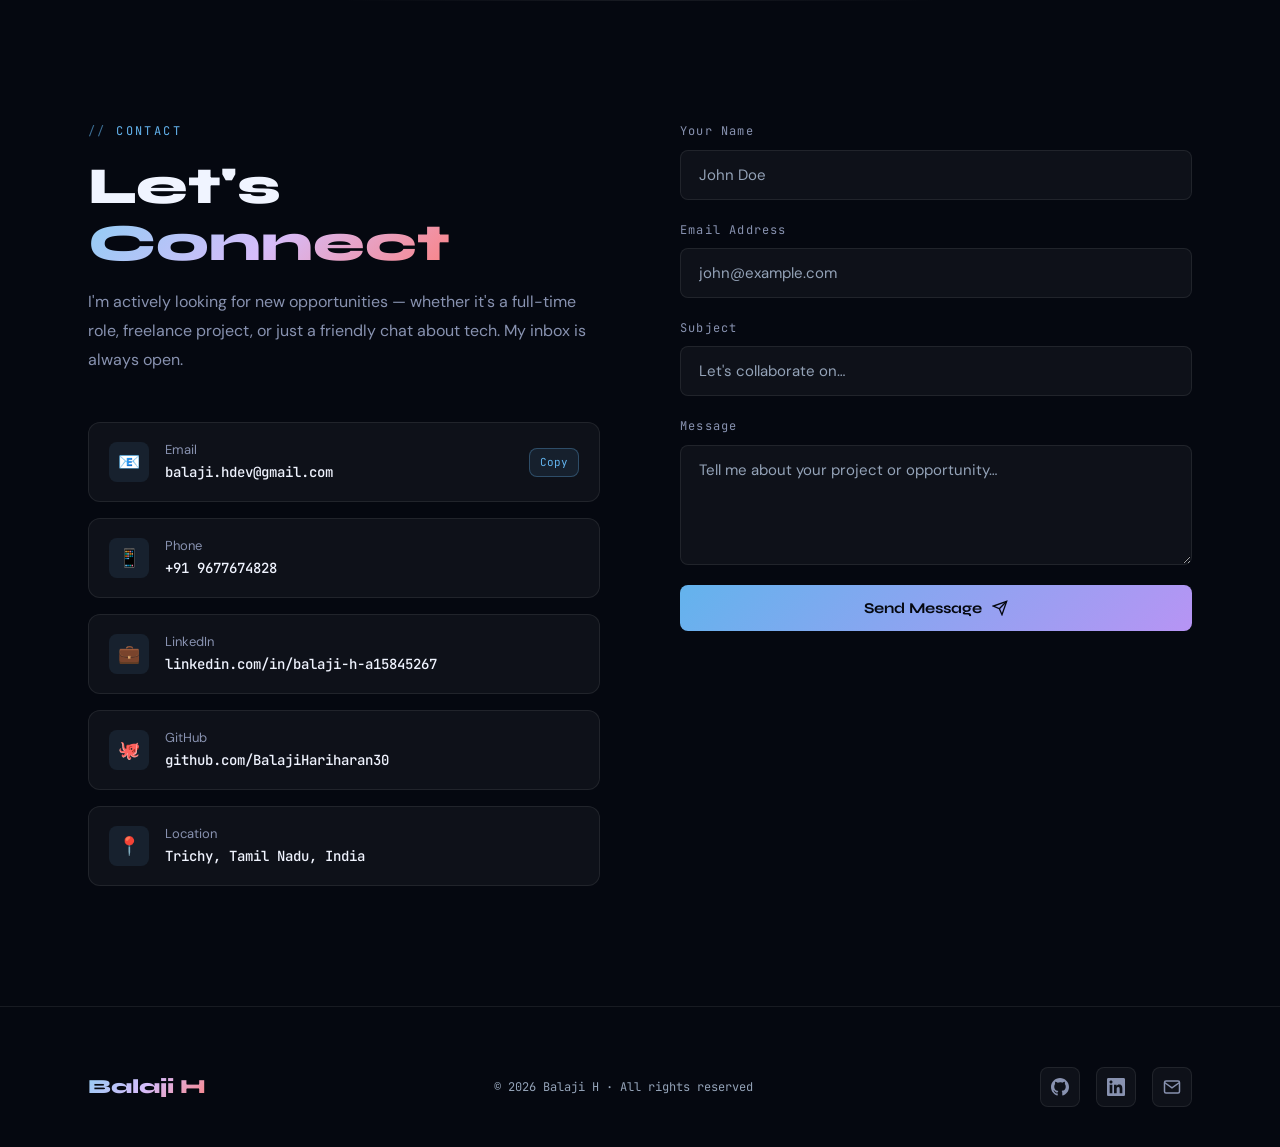
==== commit b23ae6d9: "feat: add infinite skills marquee and upgrade projects slider" ====
--- a/index.html
+++ b/index.html
@@ -270,6 +270,75 @@
         </h2>
       </div>
 
+      <!-- ===== SKILLS MARQUEE (Infinite Dual-Row Auto-Scroll) ===== -->
+      <div class="skills-marquee-container reveal" aria-label="Highlighted Technologies Marquee">
+        <!-- Row 1: Scrolls Left -->
+        <div class="marquee marquee-row-1">
+          <div class="marquee-track">
+            <div class="marquee-group">
+              <span class="marquee-chip"><span class="marquee-chip-icon">🟨</span>JavaScript</span>
+              <span class="marquee-chip"><span class="marquee-chip-icon">☕</span>Java</span>
+              <span class="marquee-chip"><span class="marquee-chip-icon">🗄️</span>SQL</span>
+              <span class="marquee-chip"><span class="marquee-chip-icon">⚛️</span>React.js</span>
+              <span class="marquee-chip"><span class="marquee-chip-icon">🌐</span>HTML/CSS</span>
+              <span class="marquee-chip"><span class="marquee-chip-icon">🔄</span>Redux Toolkit</span>
+              <span class="marquee-chip"><span class="marquee-chip-icon">⚡</span>Vite</span>
+              <span class="marquee-chip"><span class="marquee-chip-icon">🟢</span>Node.js</span>
+              <span class="marquee-chip"><span class="marquee-chip-icon">🚂</span>Express.js</span>
+              <span class="marquee-chip"><span class="marquee-chip-icon">🍃</span>MongoDB</span>
+              <span class="marquee-chip"><span class="marquee-chip-icon">🐬</span>MySQL</span>
+              <span class="marquee-chip"><span class="marquee-chip-icon">🔐</span>JWT/RBAC</span>
+            </div>
+            <div class="marquee-group" aria-hidden="true">
+              <span class="marquee-chip"><span class="marquee-chip-icon">🟨</span>JavaScript</span>
+              <span class="marquee-chip"><span class="marquee-chip-icon">☕</span>Java</span>
+              <span class="marquee-chip"><span class="marquee-chip-icon">🗄️</span>SQL</span>
+              <span class="marquee-chip"><span class="marquee-chip-icon">⚛️</span>React.js</span>
+              <span class="marquee-chip"><span class="marquee-chip-icon">🌐</span>HTML/CSS</span>
+              <span class="marquee-chip"><span class="marquee-chip-icon">🔄</span>Redux Toolkit</span>
+              <span class="marquee-chip"><span class="marquee-chip-icon">⚡</span>Vite</span>
+              <span class="marquee-chip"><span class="marquee-chip-icon">🟢</span>Node.js</span>
+              <span class="marquee-chip"><span class="marquee-chip-icon">🚂</span>Express.js</span>
+              <span class="marquee-chip"><span class="marquee-chip-icon">🍃</span>MongoDB</span>
+              <span class="marquee-chip"><span class="marquee-chip-icon">🐬</span>MySQL</span>
+              <span class="marquee-chip"><span class="marquee-chip-icon">🔐</span>JWT/RBAC</span>
+            </div>
+          </div>
+        </div>
+
+        <!-- Row 2: Scrolls Right (Reverse) -->
+        <div class="marquee marquee-row-2">
+          <div class="marquee-track marquee-reverse">
+            <div class="marquee-group">
+              <span class="marquee-chip"><span class="marquee-chip-icon">🔌</span>REST APIs</span>
+              <span class="marquee-chip"><span class="marquee-chip-icon">🌱</span>Spring Boot</span>
+              <span class="marquee-chip"><span class="marquee-chip-icon">⚡</span>Socket.io</span>
+              <span class="marquee-chip"><span class="marquee-chip-icon">🔴</span>Redis</span>
+              <span class="marquee-chip"><span class="marquee-chip-icon">🔁</span>GitHub Actions</span>
+              <span class="marquee-chip"><span class="marquee-chip-icon">▲</span>Vercel</span>
+              <span class="marquee-chip"><span class="marquee-chip-icon">🐙</span>Git/GitHub</span>
+              <span class="marquee-chip"><span class="marquee-chip-icon">🃏</span>Jest</span>
+              <span class="marquee-chip"><span class="marquee-chip-icon">📮</span>Postman</span>
+              <span class="marquee-chip"><span class="marquee-chip-icon">🤖</span>Gemini API</span>
+              <span class="marquee-chip"><span class="marquee-chip-icon">🧠</span>Agentic AI</span>
+            </div>
+            <div class="marquee-group" aria-hidden="true">
+              <span class="marquee-chip"><span class="marquee-chip-icon">🔌</span>REST APIs</span>
+              <span class="marquee-chip"><span class="marquee-chip-icon">🌱</span>Spring Boot</span>
+              <span class="marquee-chip"><span class="marquee-chip-icon">⚡</span>Socket.io</span>
+              <span class="marquee-chip"><span class="marquee-chip-icon">🔴</span>Redis</span>
+              <span class="marquee-chip"><span class="marquee-chip-icon">🔁</span>GitHub Actions</span>
+              <span class="marquee-chip"><span class="marquee-chip-icon">▲</span>Vercel</span>
+              <span class="marquee-chip"><span class="marquee-chip-icon">🐙</span>Git/GitHub</span>
+              <span class="marquee-chip"><span class="marquee-chip-icon">🃏</span>Jest</span>
+              <span class="marquee-chip"><span class="marquee-chip-icon">📮</span>Postman</span>
+              <span class="marquee-chip"><span class="marquee-chip-icon">🤖</span>Gemini API</span>
+              <span class="marquee-chip"><span class="marquee-chip-icon">🧠</span>Agentic AI</span>
+            </div>
+          </div>
+        </div>
+      </div>
+
       <!-- Filter pills -->
       <div class="skills-categories reveal" style="transition-delay: 0.1s" role="group" aria-label="Filter skills by category">
         <button class="cat-pill active" data-filter="all">All</button>
@@ -473,9 +542,33 @@
         Swipe to browse
       </div>
 
-      <!-- Projects grid / mobile carousel wrapper -->
-      <div class="projects-carousel-wrap">
-      <div class="projects-grid">
+      <!-- Projects slider wrapper -->
+      <div class="projects-slider-container">
+        <!-- Desktop / Tablet Slider Controls Header (Counter + Prev/Next buttons) -->
+        <div class="projects-slider-controls-header">
+          <div class="projects-counter" id="projectsCounter" aria-live="polite" aria-atomic="true">
+            <span class="projects-counter-current">01</span>
+            <span class="projects-counter-divider">/</span>
+            <span class="projects-counter-total">05</span>
+          </div>
+
+          <div class="projects-slider-arrows" role="toolbar" aria-label="Project slider navigation">
+            <button class="slider-arrow-btn slider-arrow-prev" id="sliderPrevBtn" aria-label="Previous project" disabled>
+              <svg width="18" height="18" fill="none" stroke="currentColor" stroke-width="2.2" viewBox="0 0 24 24" aria-hidden="true">
+                <path d="M15 19l-7-7 7-7"/>
+              </svg>
+            </button>
+            <button class="slider-arrow-btn slider-arrow-next" id="sliderNextBtn" aria-label="Next project">
+              <svg width="18" height="18" fill="none" stroke="currentColor" stroke-width="2.2" viewBox="0 0 24 24" aria-hidden="true">
+                <path d="M9 5l7 7-7 7"/>
+              </svg>
+            </button>
+          </div>
+        </div>
+
+        <!-- Slider track container -->
+        <div class="projects-carousel-wrap" id="projectsSlider" tabindex="0" role="region" aria-label="Featured projects slider. Use left and right arrow keys to browse projects.">
+          <div class="projects-grid">
 
         <!-- Project 1: CareSync -->
         <article class="project-card reveal" data-tags="web ai backend" style="transition-delay: 0.1s" tabindex="0" role="button" aria-label="View CareSync project details" data-project="caresync">
@@ -588,7 +681,7 @@
             <div class="project-links">
               <a href="https://github.com/BalajiHariharan30" class="project-link" target="_blank" rel="noopener noreferrer" aria-label="View ReserveX on GitHub">
                 <svg fill="none" stroke="currentColor" stroke-width="2" viewBox="0 0 24 24" aria-hidden="true">
-                  <path d="M9 19c-5 1.5-5-2.5-7-3m14 6v-3.87a3.37(3.37 0 0 0-.94-2.61c3.14-.35 6.44-1.54 6.44-7A5.44 5.44 0 0 0 20 4.77 5.07 5.07 0 0 0 19.91 1S18.73.65 16 2.48a13.38 13.38 0 0 0-7 0C6.27.65 5.09 1 5.09 1A5.07 5.07 0 0 0 5 4.77a5.44 5.44 0 0 0-1.5 3.78c0 5.42 3.3 6.61 6.44 7A3.37 3.37 0 0 0 9 18.13V22"/>
+                  <path d="M9 19c-5 1.5-5-2.5-7-3m14 6v-3.87a3.37 3.37 0 0 0-.94-2.61c3.14-.35 6.44-1.54 6.44-7A5.44 5.44 0 0 0 20 4.77 5.07 5.07 0 0 0 19.91 1S18.73.65 16 2.48a13.38 13.38 0 0 0-7 0C6.27.65 5.09 1 5.09 1A5.07 5.07 0 0 0 5 4.77a5.44 5.44 0 0 0-1.5 3.78c0 5.42 3.3 6.61 6.44 7A3.37 3.37 0 0 0 9 18.13V22"/>
                 </svg>
                 GitHub
               </a>
@@ -671,8 +764,12 @@
           </div>
         </article>
 
-      </div><!-- .projects-grid -->
-      </div><!-- .projects-carousel-wrap -->
+          </div><!-- .projects-grid -->
+        </div><!-- .projects-carousel-wrap -->
+
+        <!-- Slider progress pagination dots -->
+        <div class="projects-slider-dots" id="projectsSliderDots" role="tablist" aria-label="Project slider pagination"></div>
+      </div><!-- .projects-slider-container -->
     </div>
   </section>
 
@@ -1019,5 +1116,7 @@
 
   <!-- ===== MAIN SCRIPT (deferred for performance) ===== -->
   <script src="js/script.js" defer></script>
+  <!-- ===== ENHANCEMENT SCRIPT: Skills Marquee + Projects Slider ===== -->
+  <script src="js/slider-marquee.js" defer></script>
 </body>
 </html>
--- a/css/styles.css
+++ b/css/styles.css
@@ -2263,5 +2263,382 @@
   }
 }
 
-
-
+/* ===== ENHANCEMENT: Skills Marquee + Projects Slider ===== */
+
+/* -------------------------------------------------------------
+   PART A: SKILLS MARQUEE (Infinite Dual-Row Auto-Scroll)
+   ------------------------------------------------------------- */
+.skills-marquee-container {
+  display: flex;
+  flex-direction: column;
+  gap: 0.85rem;
+  margin-top: 10px;
+  margin-bottom: 36px;
+  width: 100%;
+}
+
+.marquee {
+  width: 100%;
+  overflow: hidden;
+  position: relative;
+  /* Edge fade using linear-gradient mask */
+  -webkit-mask-image: linear-gradient(to right, transparent, #000 10%, #000 90%, transparent);
+  mask-image: linear-gradient(to right, transparent, #000 10%, #000 90%, transparent);
+  padding: 4px 0;
+}
+
+.marquee-track {
+  display: flex;
+  width: max-content;
+  animation: marquee 30s linear infinite;
+  will-change: transform;
+}
+
+.marquee-track.marquee-reverse {
+  animation-direction: reverse;
+}
+
+.marquee-group {
+  display: flex;
+  gap: 1rem;
+  padding-right: 1rem;
+  flex-shrink: 0;
+}
+
+/* Pause marquee on hover (desktop) or touch-hold/active (mobile) */
+.marquee:hover .marquee-track,
+.marquee:active .marquee-track {
+  animation-play-state: paused !important;
+}
+
+/* Paused state controlled via IntersectionObserver when off-screen */
+.marquee-track.is-paused {
+  animation-play-state: paused !important;
+}
+
+/* Pill chip styling */
+.marquee-chip {
+  display: inline-flex;
+  align-items: center;
+  gap: 0.5rem;
+  white-space: nowrap;
+  font-family: var(--font-mono);
+  font-size: clamp(12px, 1.4vw, 13.5px);
+  font-weight: 500;
+  color: var(--text-primary);
+  background: var(--surface);
+  border: 1px solid var(--border);
+  border-radius: 999px;
+  padding: 0.5rem 1.15rem;
+  line-height: 1;
+  user-select: none;
+  backdrop-filter: blur(8px);
+  -webkit-backdrop-filter: blur(8px);
+  transition: border-color 0.25s ease, background 0.25s ease, transform 0.25s ease;
+}
+
+.marquee-chip:hover {
+  border-color: var(--border-glow);
+  background: var(--surface-hover);
+  transform: translateY(-2px);
+}
+
+.marquee-chip-icon {
+  font-size: 1.05em;
+  line-height: 1;
+  display: inline-block;
+}
+
+/* Mobile adjustments (<= 768px): faster duration, slightly smaller chips */
+@media (max-width: 768px) {
+  .skills-marquee-container {
+    gap: 0.65rem;
+    margin-bottom: 28px;
+  }
+
+  .marquee-track {
+    animation-duration: 20s;
+  }
+
+  .marquee-group {
+    gap: 0.75rem;
+    padding-right: 0.75rem;
+  }
+
+  .marquee-chip {
+    padding: 0.42rem 0.9rem;
+    font-size: 12px;
+  }
+}
+
+/* Keyframes for seamless 50% loop */
+@keyframes marquee {
+  from {
+    transform: translateX(0);
+  }
+  to {
+    transform: translateX(-50%);
+  }
+}
+
+/* Accessibility: Reduced motion disables animation and allows manual scroll */
+@media (prefers-reduced-motion: reduce) {
+  .marquee {
+    overflow-x: auto;
+    -webkit-mask-image: none;
+    mask-image: none;
+  }
+  .marquee-track {
+    animation: none !important;
+  }
+}
+
+/* -------------------------------------------------------------
+   PART B: PROJECTS SLIDER UPGRADE
+   ------------------------------------------------------------- */
+.projects-slider-container {
+  display: flex;
+  flex-direction: column;
+  width: 100%;
+  position: relative;
+}
+
+/* Slider Controls Header (Counter + Prev/Next buttons) */
+.projects-slider-controls-header {
+  display: flex;
+  align-items: center;
+  justify-content: space-between;
+  width: 100%;
+  margin-bottom: 1.25rem;
+  padding: 0 4px;
+}
+
+/* Counter look: 12px, 500 weight, letter-spacing .08em, 80% opacity */
+.projects-counter {
+  font-family: var(--font-mono);
+  font-size: 12px;
+  font-weight: 500;
+  letter-spacing: 0.08em;
+  text-transform: uppercase;
+  color: var(--text-primary);
+  opacity: 0.8;
+  display: inline-flex;
+  align-items: center;
+  gap: 0.35rem;
+  user-select: none;
+}
+
+.projects-counter-current {
+  color: var(--cyan);
+  font-weight: 600;
+}
+
+.projects-counter-divider {
+  opacity: 0.6;
+}
+
+/* Prev / Next desktop arrow buttons */
+.projects-slider-arrows {
+  display: flex;
+  align-items: center;
+  gap: 0.6rem;
+}
+
+.slider-arrow-btn {
+  width: 44px;
+  height: 44px;
+  min-width: 44px;
+  min-height: 44px;
+  border-radius: 999px;
+  background: var(--surface);
+  border: 1px solid var(--border);
+  color: var(--text-primary);
+  display: inline-flex;
+  align-items: center;
+  justify-content: center;
+  cursor: pointer;
+  transition: transform 0.2s ease, background 0.2s ease, border-color 0.2s ease, opacity 0.2s ease;
+  user-select: none;
+}
+
+.slider-arrow-btn:hover:not(:disabled) {
+  border-color: var(--cyan);
+  background: var(--surface-hover);
+  color: var(--cyan-bright);
+  transform: translateY(-1px);
+}
+
+.slider-arrow-btn:active:not(:disabled) {
+  transform: translateY(0) scale(0.96);
+}
+
+.slider-arrow-btn:disabled {
+  opacity: 0.3;
+  cursor: not-allowed;
+  transform: none;
+}
+
+.slider-arrow-btn:focus-visible {
+  outline: 2px solid var(--cyan);
+  outline-offset: 2px;
+}
+
+/* Hide desktop arrows on screens under 768px */
+@media (max-width: 767px) {
+  .projects-slider-arrows {
+    display: none !important;
+  }
+}
+
+/* Slider Track Container with native swipe & CSS scroll-snap */
+.projects-carousel-wrap {
+  display: flex !important;
+  width: 100%;
+  overflow-x: auto !important;
+  overflow-y: visible !important;
+  scroll-snap-type: x mandatory !important;
+  scrollbar-width: none !important;
+  -webkit-overflow-scrolling: touch !important;
+  padding: 16px 8px 24px !important;
+  margin: 0 !important;
+  position: relative;
+  cursor: grab;
+}
+
+.projects-carousel-wrap::-webkit-scrollbar {
+  display: none !important;
+  width: 0 !important;
+  height: 0 !important;
+}
+
+.projects-carousel-wrap:focus-visible {
+  outline: 2px solid var(--cyan);
+  outline-offset: 4px;
+  border-radius: var(--radius-md);
+}
+
+/* Dragging state with pointer events */
+.projects-carousel-wrap.is-dragging {
+  cursor: grabbing !important;
+  user-select: none !important;
+  scroll-behavior: auto !important;
+}
+
+.projects-carousel-wrap.no-snap {
+  scroll-snap-type: none !important;
+}
+
+/* Projects grid converted to flexible single-row carousel flex container */
+.projects-grid {
+  display: flex !important;
+  flex-direction: row !important;
+  flex-wrap: nowrap !important;
+  align-items: stretch !important;
+  gap: 1rem !important;
+  width: max-content !important;
+  padding: 0 !important;
+  margin: 0 !important;
+}
+
+/* Individual Project Cards inside slider */
+.project-card {
+  flex: 0 0 85% !important;
+  width: auto !important;
+  min-width: 280px !important;
+  max-width: none !important;
+  scroll-snap-align: center !important;
+  scroll-snap-stop: normal !important;
+  /* Active-card emphasis transition */
+  transition: transform 0.35s cubic-bezier(0.2, 0.8, 0.2, 1), opacity 0.35s ease, border-color 0.3s ease, box-shadow 0.3s ease !important;
+  transform: scale(0.96);
+  opacity: 0.7;
+  will-change: transform, opacity;
+  box-sizing: border-box;
+}
+
+@media (min-width: 768px) {
+  .project-card {
+    flex: 0 0 380px !important;
+  }
+}
+
+/* Active centered card state */
+.project-card.is-active-card {
+  transform: scale(1.03) !important;
+  opacity: 1 !important;
+  border-color: rgba(99, 179, 237, 0.4) !important;
+  box-shadow: 0 20px 40px rgba(0, 0, 0, 0.45) !important;
+  z-index: 2;
+}
+
+/* Subtle 3D tilt on card hover (desktop only with fine pointer) */
+@media (hover: hover) and (pointer: fine) {
+  .projects-carousel-wrap:not(.is-dragging) .project-card {
+    transform-style: preserve-3d;
+    perspective: 900px;
+  }
+}
+
+/* Progress dots under the slider */
+.projects-slider-dots {
+  display: flex;
+  align-items: center;
+  justify-content: center;
+  gap: 0.5rem;
+  margin-top: 1.25rem;
+  width: 100%;
+}
+
+.slider-dot {
+  width: 10px;
+  height: 10px;
+  min-width: 10px;
+  min-height: 10px;
+  padding: 0;
+  border-radius: 999px;
+  border: 1px solid var(--border);
+  background: var(--surface);
+  cursor: pointer;
+  position: relative;
+  transition: width 0.3s cubic-bezier(0.4, 0, 0.2, 1), background 0.3s ease, border-color 0.3s ease;
+}
+
+/* Invisible 44x44px touch tap-target padding */
+.slider-dot::before {
+  content: '';
+  position: absolute;
+  top: 50%;
+  left: 50%;
+  transform: translate(-50%, -50%);
+  width: 44px;
+  height: 44px;
+}
+
+.slider-dot:hover {
+  border-color: var(--cyan);
+  background: var(--surface-hover);
+}
+
+.slider-dot:focus-visible {
+  outline: 2px solid var(--cyan);
+  outline-offset: 3px;
+}
+
+/* Active dot stretches into a pill */
+.slider-dot.is-active {
+  width: 28px;
+  background: var(--cyan);
+  border-color: var(--cyan);
+}
+
+/* Accessibility: Stop active-card scaling on prefers-reduced-motion */
+@media (prefers-reduced-motion: reduce) {
+  .project-card {
+    transform: none !important;
+    opacity: 1 !important;
+    transition: none !important;
+  }
+  .projects-carousel-wrap {
+    scroll-behavior: auto !important;
+  }
+}
--- a/css/styles.css
+++ b/css/styles.css
@@ -2263,5 +2263,382 @@
   }
 }
 
-
-
+/* ===== ENHANCEMENT: Skills Marquee + Projects Slider ===== */
+
+/* -------------------------------------------------------------
+   PART A: SKILLS MARQUEE (Infinite Dual-Row Auto-Scroll)
+   ------------------------------------------------------------- */
+.skills-marquee-container {
+  display: flex;
+  flex-direction: column;
+  gap: 0.85rem;
+  margin-top: 10px;
+  margin-bottom: 36px;
+  width: 100%;
+}
+
+.marquee {
+  width: 100%;
+  overflow: hidden;
+  position: relative;
+  /* Edge fade using linear-gradient mask */
+  -webkit-mask-image: linear-gradient(to right, transparent, #000 10%, #000 90%, transparent);
+  mask-image: linear-gradient(to right, transparent, #000 10%, #000 90%, transparent);
+  padding: 4px 0;
+}
+
+.marquee-track {
+  display: flex;
+  width: max-content;
+  animation: marquee 30s linear infinite;
+  will-change: transform;
+}
+
+.marquee-track.marquee-reverse {
+  animation-direction: reverse;
+}
+
+.marquee-group {
+  display: flex;
+  gap: 1rem;
+  padding-right: 1rem;
+  flex-shrink: 0;
+}
+
+/* Pause marquee on hover (desktop) or touch-hold/active (mobile) */
+.marquee:hover .marquee-track,
+.marquee:active .marquee-track {
+  animation-play-state: paused !important;
+}
+
+/* Paused state controlled via IntersectionObserver when off-screen */
+.marquee-track.is-paused {
+  animation-play-state: paused !important;
+}
+
+/* Pill chip styling */
+.marquee-chip {
+  display: inline-flex;
+  align-items: center;
+  gap: 0.5rem;
+  white-space: nowrap;
+  font-family: var(--font-mono);
+  font-size: clamp(12px, 1.4vw, 13.5px);
+  font-weight: 500;
+  color: var(--text-primary);
+  background: var(--surface);
+  border: 1px solid var(--border);
+  border-radius: 999px;
+  padding: 0.5rem 1.15rem;
+  line-height: 1;
+  user-select: none;
+  backdrop-filter: blur(8px);
+  -webkit-backdrop-filter: blur(8px);
+  transition: border-color 0.25s ease, background 0.25s ease, transform 0.25s ease;
+}
+
+.marquee-chip:hover {
+  border-color: var(--border-glow);
+  background: var(--surface-hover);
+  transform: translateY(-2px);
+}
+
+.marquee-chip-icon {
+  font-size: 1.05em;
+  line-height: 1;
+  display: inline-block;
+}
+
+/* Mobile adjustments (<= 768px): faster duration, slightly smaller chips */
+@media (max-width: 768px) {
+  .skills-marquee-container {
+    gap: 0.65rem;
+    margin-bottom: 28px;
+  }
+
+  .marquee-track {
+    animation-duration: 20s;
+  }
+
+  .marquee-group {
+    gap: 0.75rem;
+    padding-right: 0.75rem;
+  }
+
+  .marquee-chip {
+    padding: 0.42rem 0.9rem;
+    font-size: 12px;
+  }
+}
+
+/* Keyframes for seamless 50% loop */
+@keyframes marquee {
+  from {
+    transform: translateX(0);
+  }
+  to {
+    transform: translateX(-50%);
+  }
+}
+
+/* Accessibility: Reduced motion disables animation and allows manual scroll */
+@media (prefers-reduced-motion: reduce) {
+  .marquee {
+    overflow-x: auto;
+    -webkit-mask-image: none;
+    mask-image: none;
+  }
+  .marquee-track {
+    animation: none !important;
+  }
+}
+
+/* -------------------------------------------------------------
+   PART B: PROJECTS SLIDER UPGRADE
+   ------------------------------------------------------------- */
+.projects-slider-container {
+  display: flex;
+  flex-direction: column;
+  width: 100%;
+  position: relative;
+}
+
+/* Slider Controls Header (Counter + Prev/Next buttons) */
+.projects-slider-controls-header {
+  display: flex;
+  align-items: center;
+  justify-content: space-between;
+  width: 100%;
+  margin-bottom: 1.25rem;
+  padding: 0 4px;
+}
+
+/* Counter look: 12px, 500 weight, letter-spacing .08em, 80% opacity */
+.projects-counter {
+  font-family: var(--font-mono);
+  font-size: 12px;
+  font-weight: 500;
+  letter-spacing: 0.08em;
+  text-transform: uppercase;
+  color: var(--text-primary);
+  opacity: 0.8;
+  display: inline-flex;
+  align-items: center;
+  gap: 0.35rem;
+  user-select: none;
+}
+
+.projects-counter-current {
+  color: var(--cyan);
+  font-weight: 600;
+}
+
+.projects-counter-divider {
+  opacity: 0.6;
+}
+
+/* Prev / Next desktop arrow buttons */
+.projects-slider-arrows {
+  display: flex;
+  align-items: center;
+  gap: 0.6rem;
+}
+
+.slider-arrow-btn {
+  width: 44px;
+  height: 44px;
+  min-width: 44px;
+  min-height: 44px;
+  border-radius: 999px;
+  background: var(--surface);
+  border: 1px solid var(--border);
+  color: var(--text-primary);
+  display: inline-flex;
+  align-items: center;
+  justify-content: center;
+  cursor: pointer;
+  transition: transform 0.2s ease, background 0.2s ease, border-color 0.2s ease, opacity 0.2s ease;
+  user-select: none;
+}
+
+.slider-arrow-btn:hover:not(:disabled) {
+  border-color: var(--cyan);
+  background: var(--surface-hover);
+  color: var(--cyan-bright);
+  transform: translateY(-1px);
+}
+
+.slider-arrow-btn:active:not(:disabled) {
+  transform: translateY(0) scale(0.96);
+}
+
+.slider-arrow-btn:disabled {
+  opacity: 0.3;
+  cursor: not-allowed;
+  transform: none;
+}
+
+.slider-arrow-btn:focus-visible {
+  outline: 2px solid var(--cyan);
+  outline-offset: 2px;
+}
+
+/* Hide desktop arrows on screens under 768px */
+@media (max-width: 767px) {
+  .projects-slider-arrows {
+    display: none !important;
+  }
+}
+
+/* Slider Track Container with native swipe & CSS scroll-snap */
+.projects-carousel-wrap {
+  display: flex !important;
+  width: 100%;
+  overflow-x: auto !important;
+  overflow-y: visible !important;
+  scroll-snap-type: x mandatory !important;
+  scrollbar-width: none !important;
+  -webkit-overflow-scrolling: touch !important;
+  padding: 16px 8px 24px !important;
+  margin: 0 !important;
+  position: relative;
+  cursor: grab;
+}
+
+.projects-carousel-wrap::-webkit-scrollbar {
+  display: none !important;
+  width: 0 !important;
+  height: 0 !important;
+}
+
+.projects-carousel-wrap:focus-visible {
+  outline: 2px solid var(--cyan);
+  outline-offset: 4px;
+  border-radius: var(--radius-md);
+}
+
+/* Dragging state with pointer events */
+.projects-carousel-wrap.is-dragging {
+  cursor: grabbing !important;
+  user-select: none !important;
+  scroll-behavior: auto !important;
+}
+
+.projects-carousel-wrap.no-snap {
+  scroll-snap-type: none !important;
+}
+
+/* Projects grid converted to flexible single-row carousel flex container */
+.projects-grid {
+  display: flex !important;
+  flex-direction: row !important;
+  flex-wrap: nowrap !important;
+  align-items: stretch !important;
+  gap: 1rem !important;
+  width: max-content !important;
+  padding: 0 !important;
+  margin: 0 !important;
+}
+
+/* Individual Project Cards inside slider */
+.project-card {
+  flex: 0 0 85% !important;
+  width: auto !important;
+  min-width: 280px !important;
+  max-width: none !important;
+  scroll-snap-align: center !important;
+  scroll-snap-stop: normal !important;
+  /* Active-card emphasis transition */
+  transition: transform 0.35s cubic-bezier(0.2, 0.8, 0.2, 1), opacity 0.35s ease, border-color 0.3s ease, box-shadow 0.3s ease !important;
+  transform: scale(0.96);
+  opacity: 0.7;
+  will-change: transform, opacity;
+  box-sizing: border-box;
+}
+
+@media (min-width: 768px) {
+  .project-card {
+    flex: 0 0 380px !important;
+  }
+}
+
+/* Active centered card state */
+.project-card.is-active-card {
+  transform: scale(1.03) !important;
+  opacity: 1 !important;
+  border-color: rgba(99, 179, 237, 0.4) !important;
+  box-shadow: 0 20px 40px rgba(0, 0, 0, 0.45) !important;
+  z-index: 2;
+}
+
+/* Subtle 3D tilt on card hover (desktop only with fine pointer) */
+@media (hover: hover) and (pointer: fine) {
+  .projects-carousel-wrap:not(.is-dragging) .project-card {
+    transform-style: preserve-3d;
+    perspective: 900px;
+  }
+}
+
+/* Progress dots under the slider */
+.projects-slider-dots {
+  display: flex;
+  align-items: center;
+  justify-content: center;
+  gap: 0.5rem;
+  margin-top: 1.25rem;
+  width: 100%;
+}
+
+.slider-dot {
+  width: 10px;
+  height: 10px;
+  min-width: 10px;
+  min-height: 10px;
+  padding: 0;
+  border-radius: 999px;
+  border: 1px solid var(--border);
+  background: var(--surface);
+  cursor: pointer;
+  position: relative;
+  transition: width 0.3s cubic-bezier(0.4, 0, 0.2, 1), background 0.3s ease, border-color 0.3s ease;
+}
+
+/* Invisible 44x44px touch tap-target padding */
+.slider-dot::before {
+  content: '';
+  position: absolute;
+  top: 50%;
+  left: 50%;
+  transform: translate(-50%, -50%);
+  width: 44px;
+  height: 44px;
+}
+
+.slider-dot:hover {
+  border-color: var(--cyan);
+  background: var(--surface-hover);
+}
+
+.slider-dot:focus-visible {
+  outline: 2px solid var(--cyan);
+  outline-offset: 3px;
+}
+
+/* Active dot stretches into a pill */
+.slider-dot.is-active {
+  width: 28px;
+  background: var(--cyan);
+  border-color: var(--cyan);
+}
+
+/* Accessibility: Stop active-card scaling on prefers-reduced-motion */
+@media (prefers-reduced-motion: reduce) {
+  .project-card {
+    transform: none !important;
+    opacity: 1 !important;
+    transition: none !important;
+  }
+  .projects-carousel-wrap {
+    scroll-behavior: auto !important;
+  }
+}
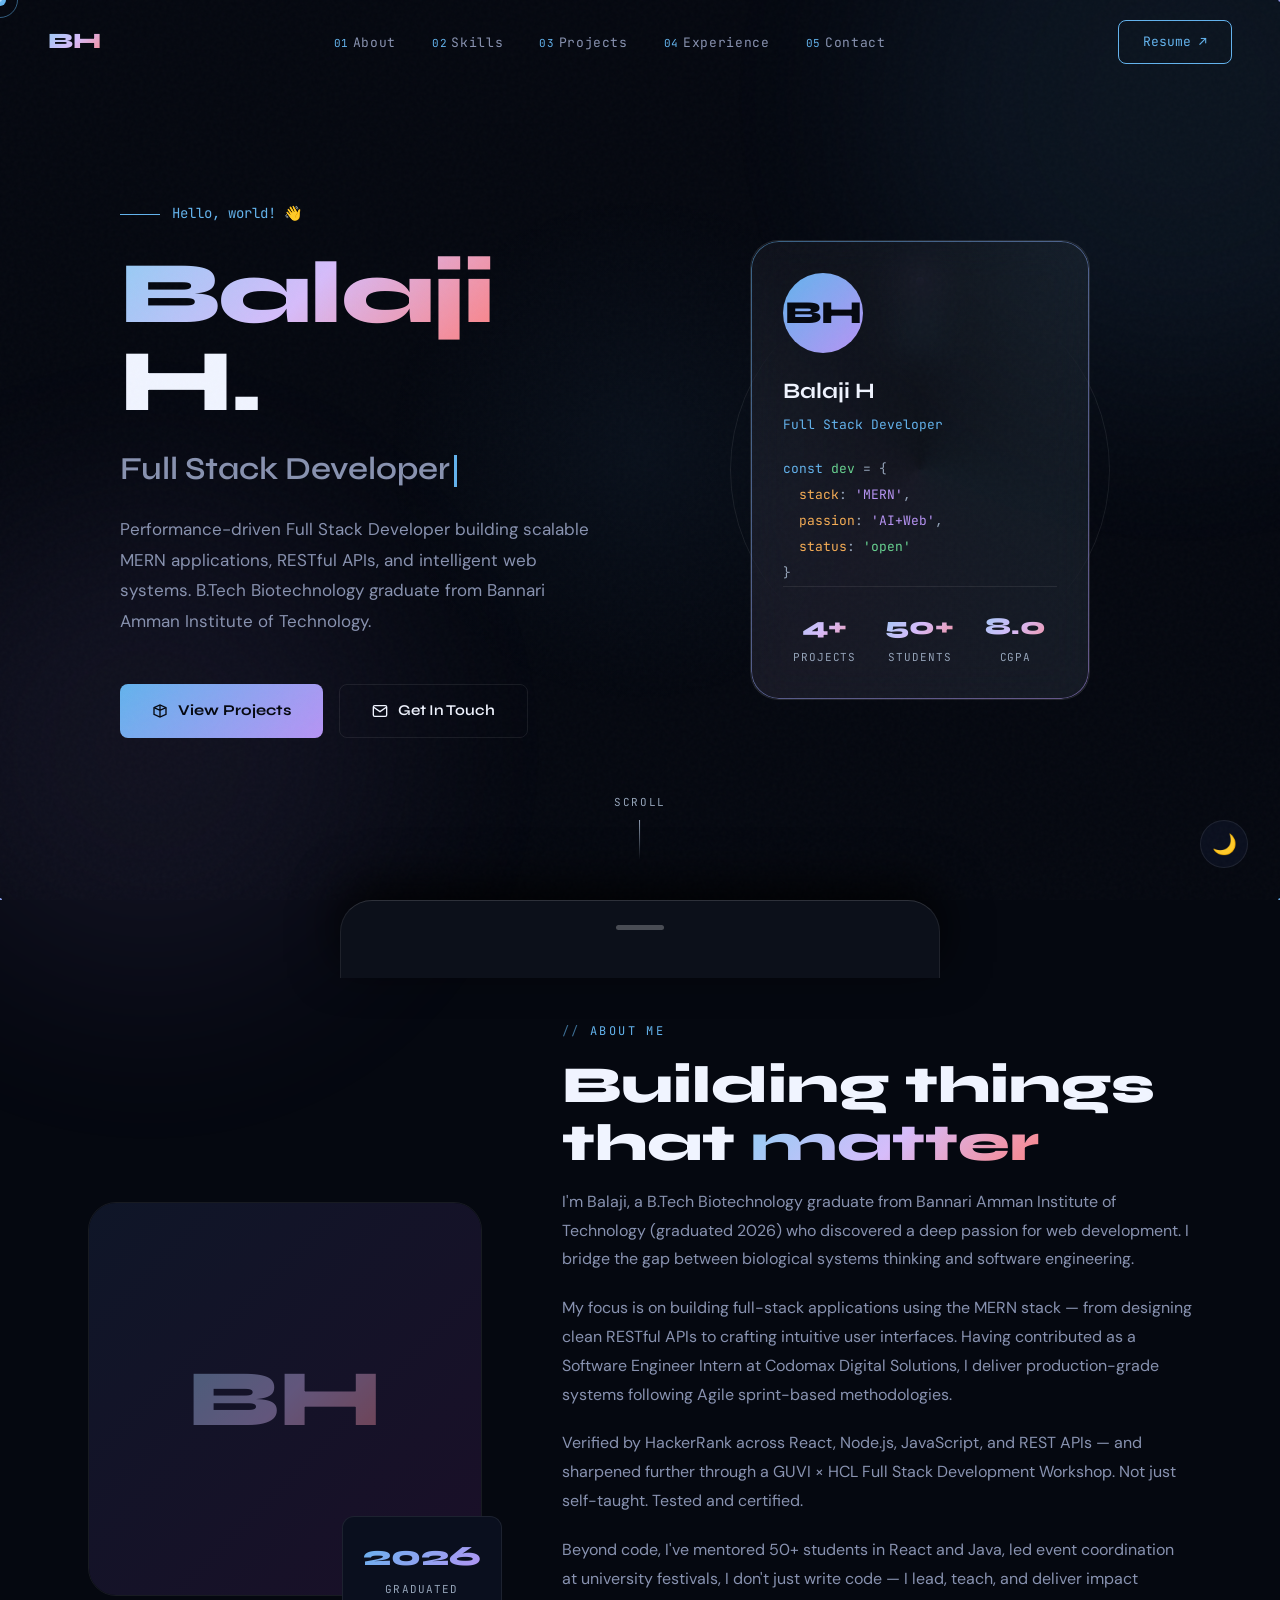
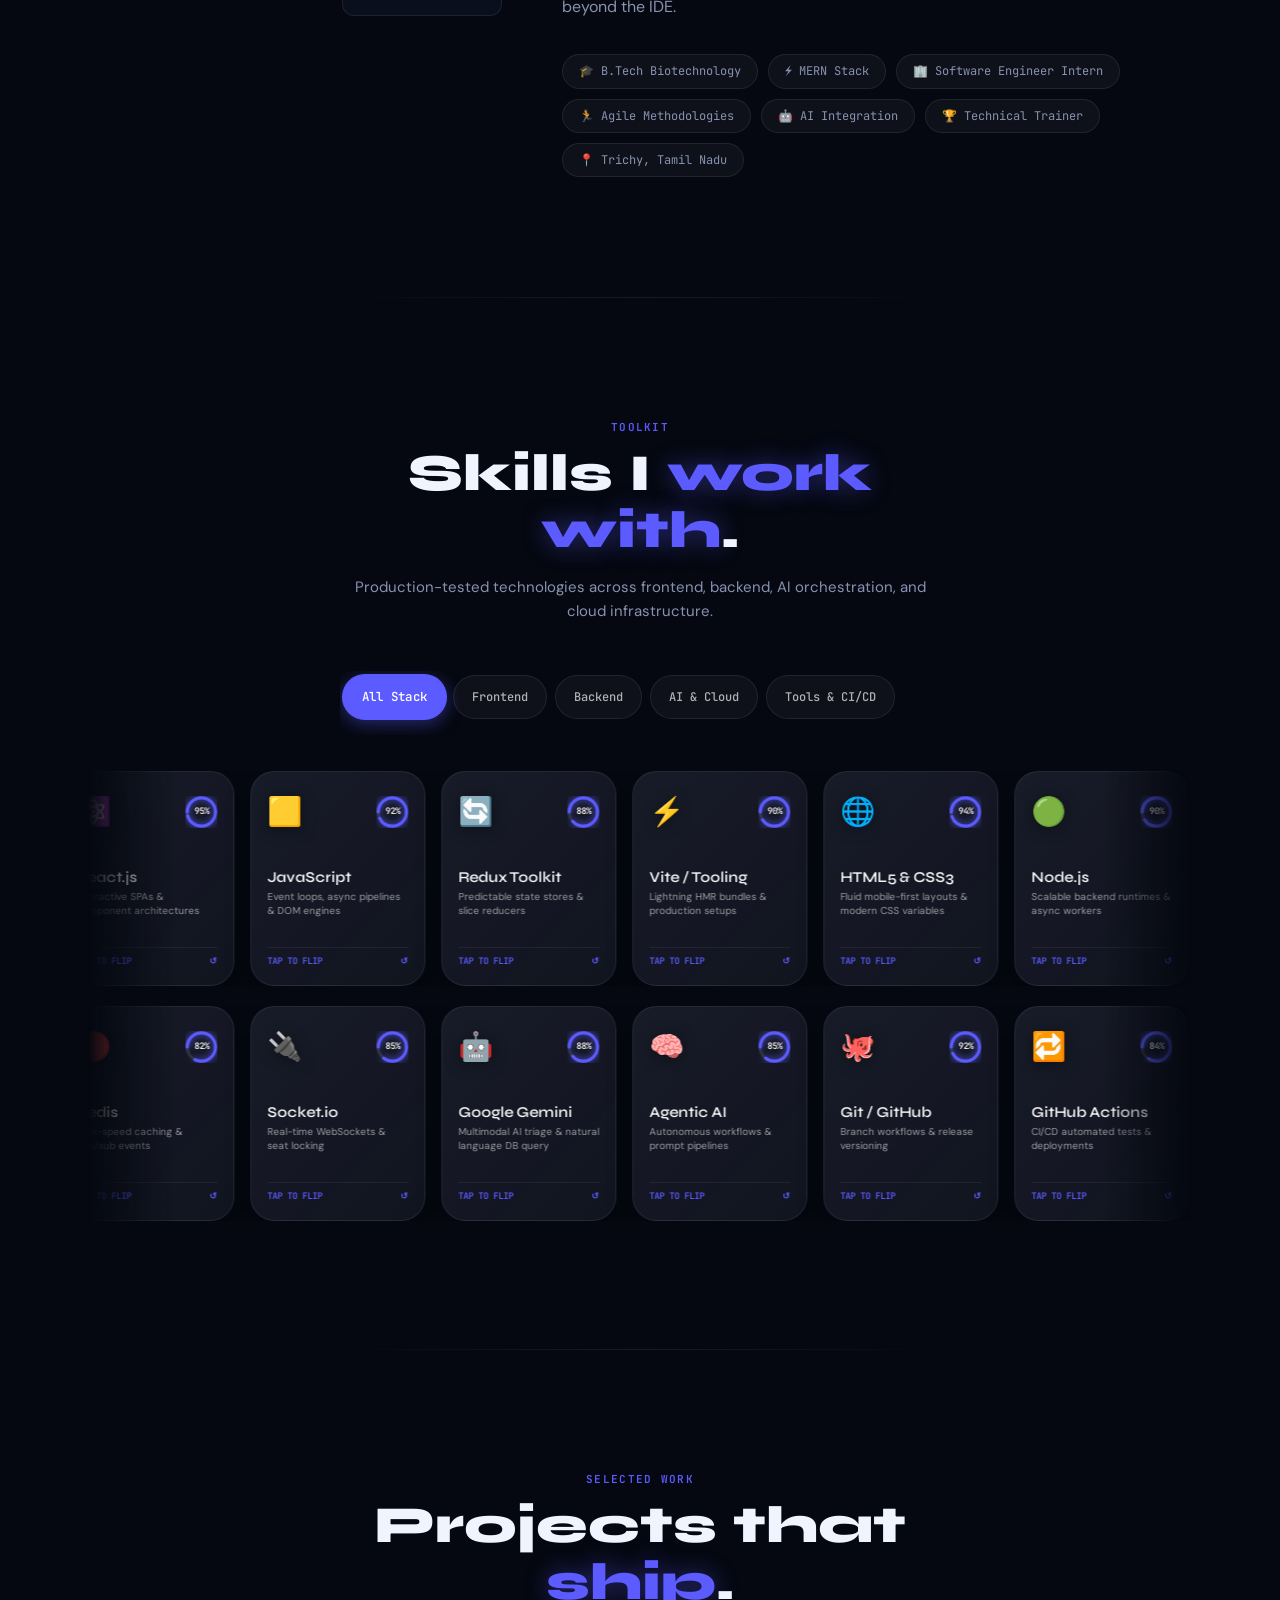
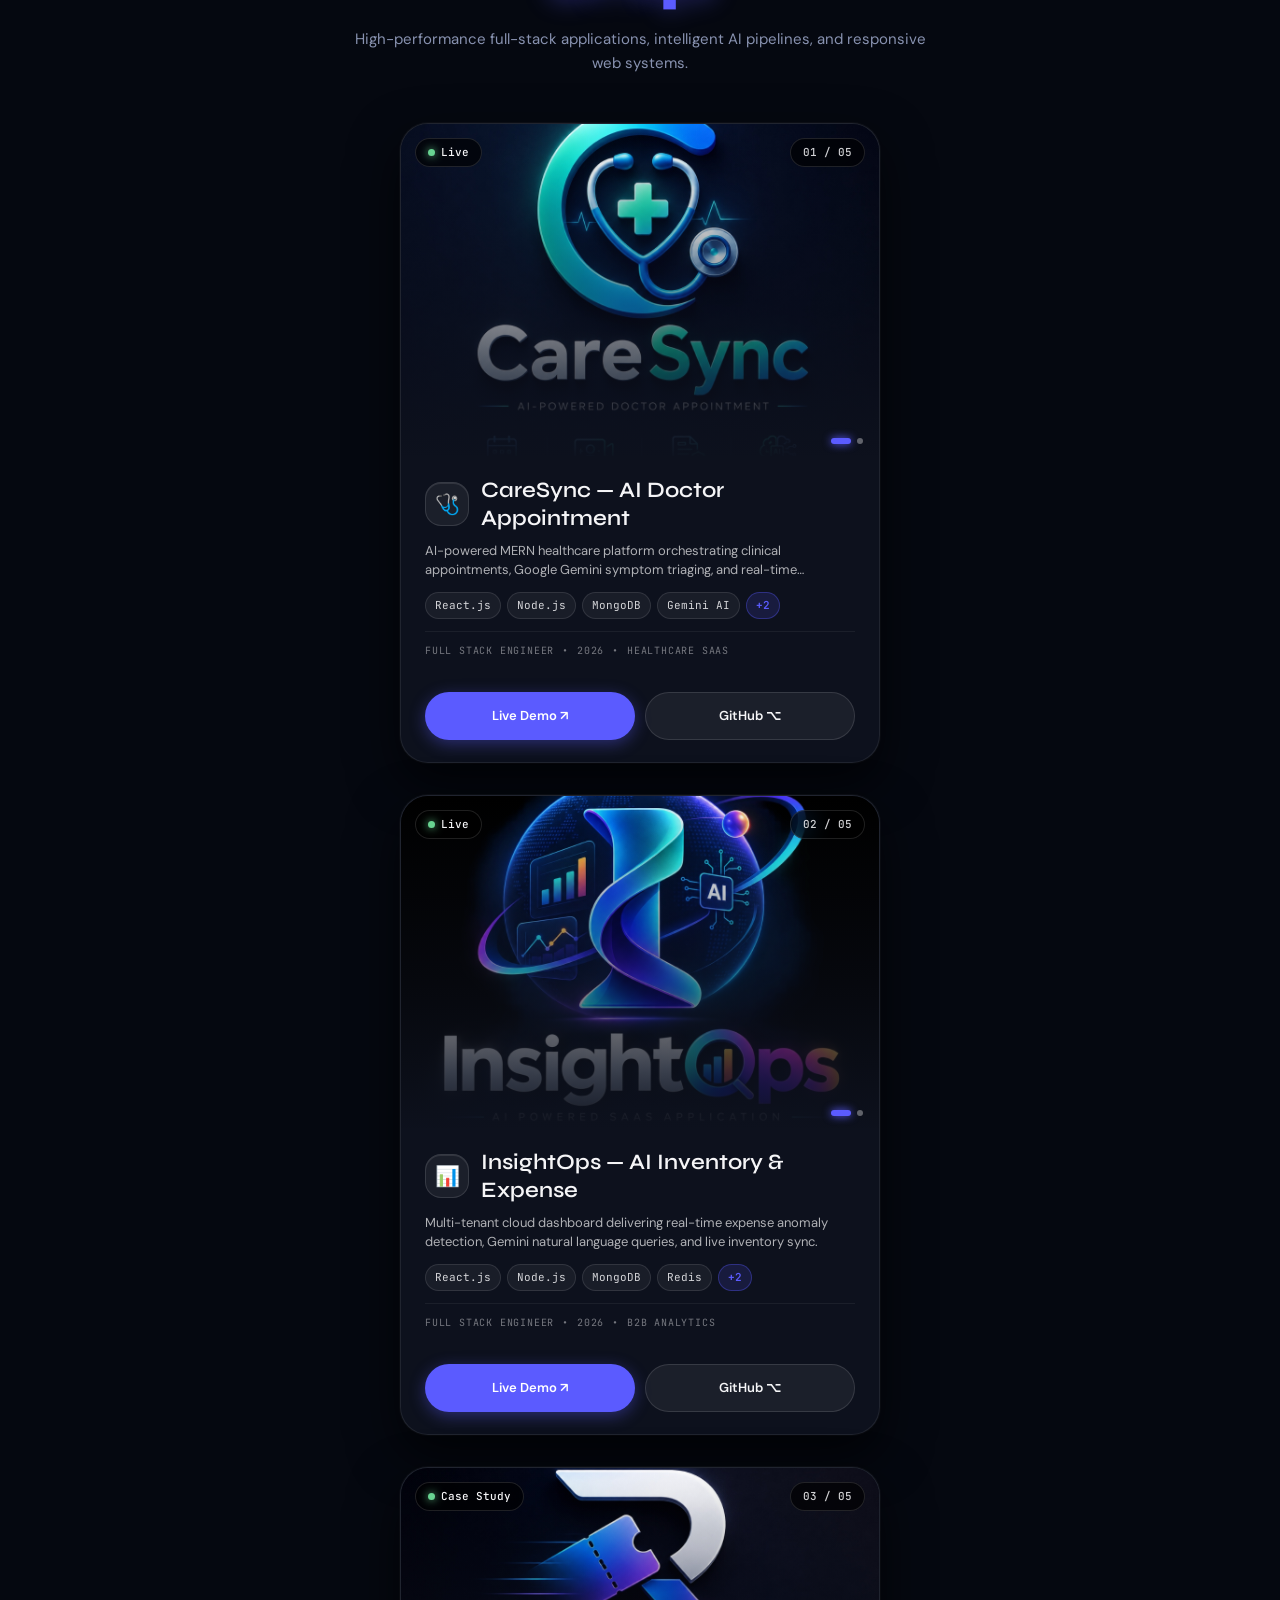
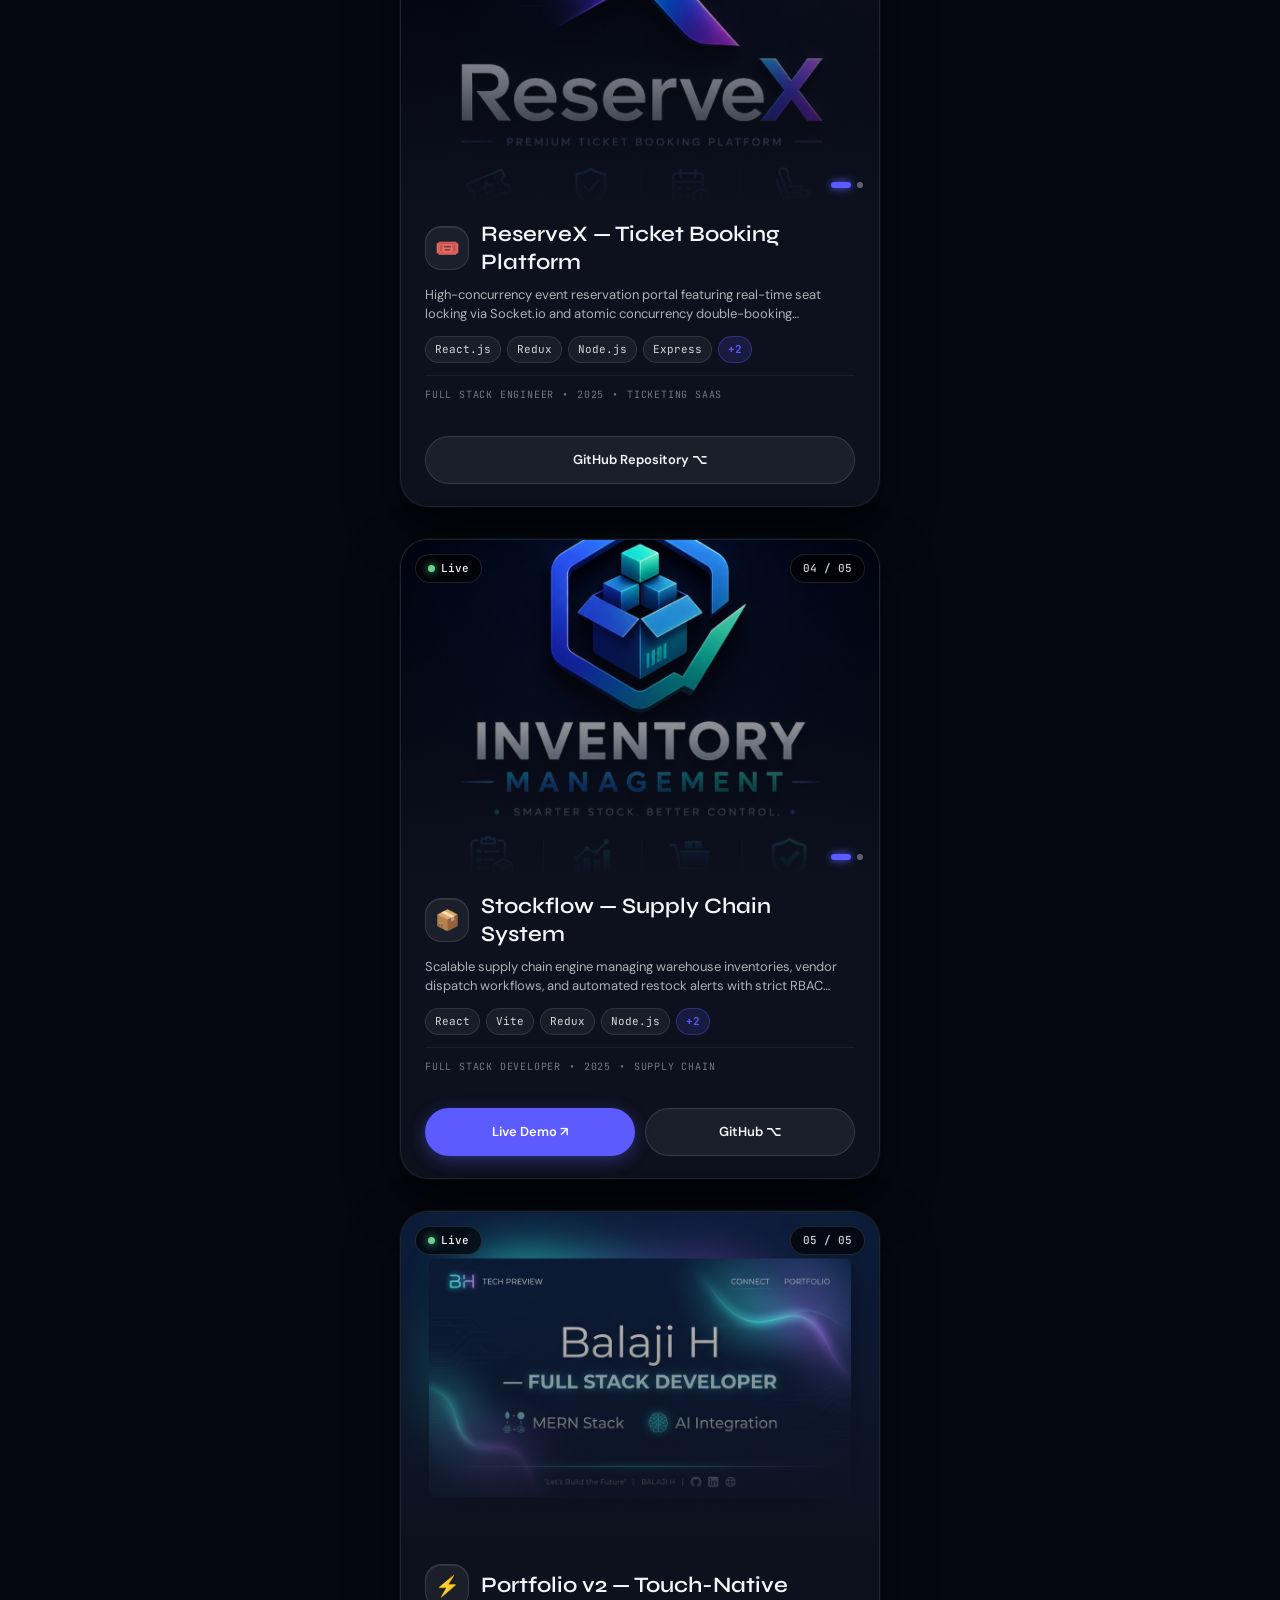
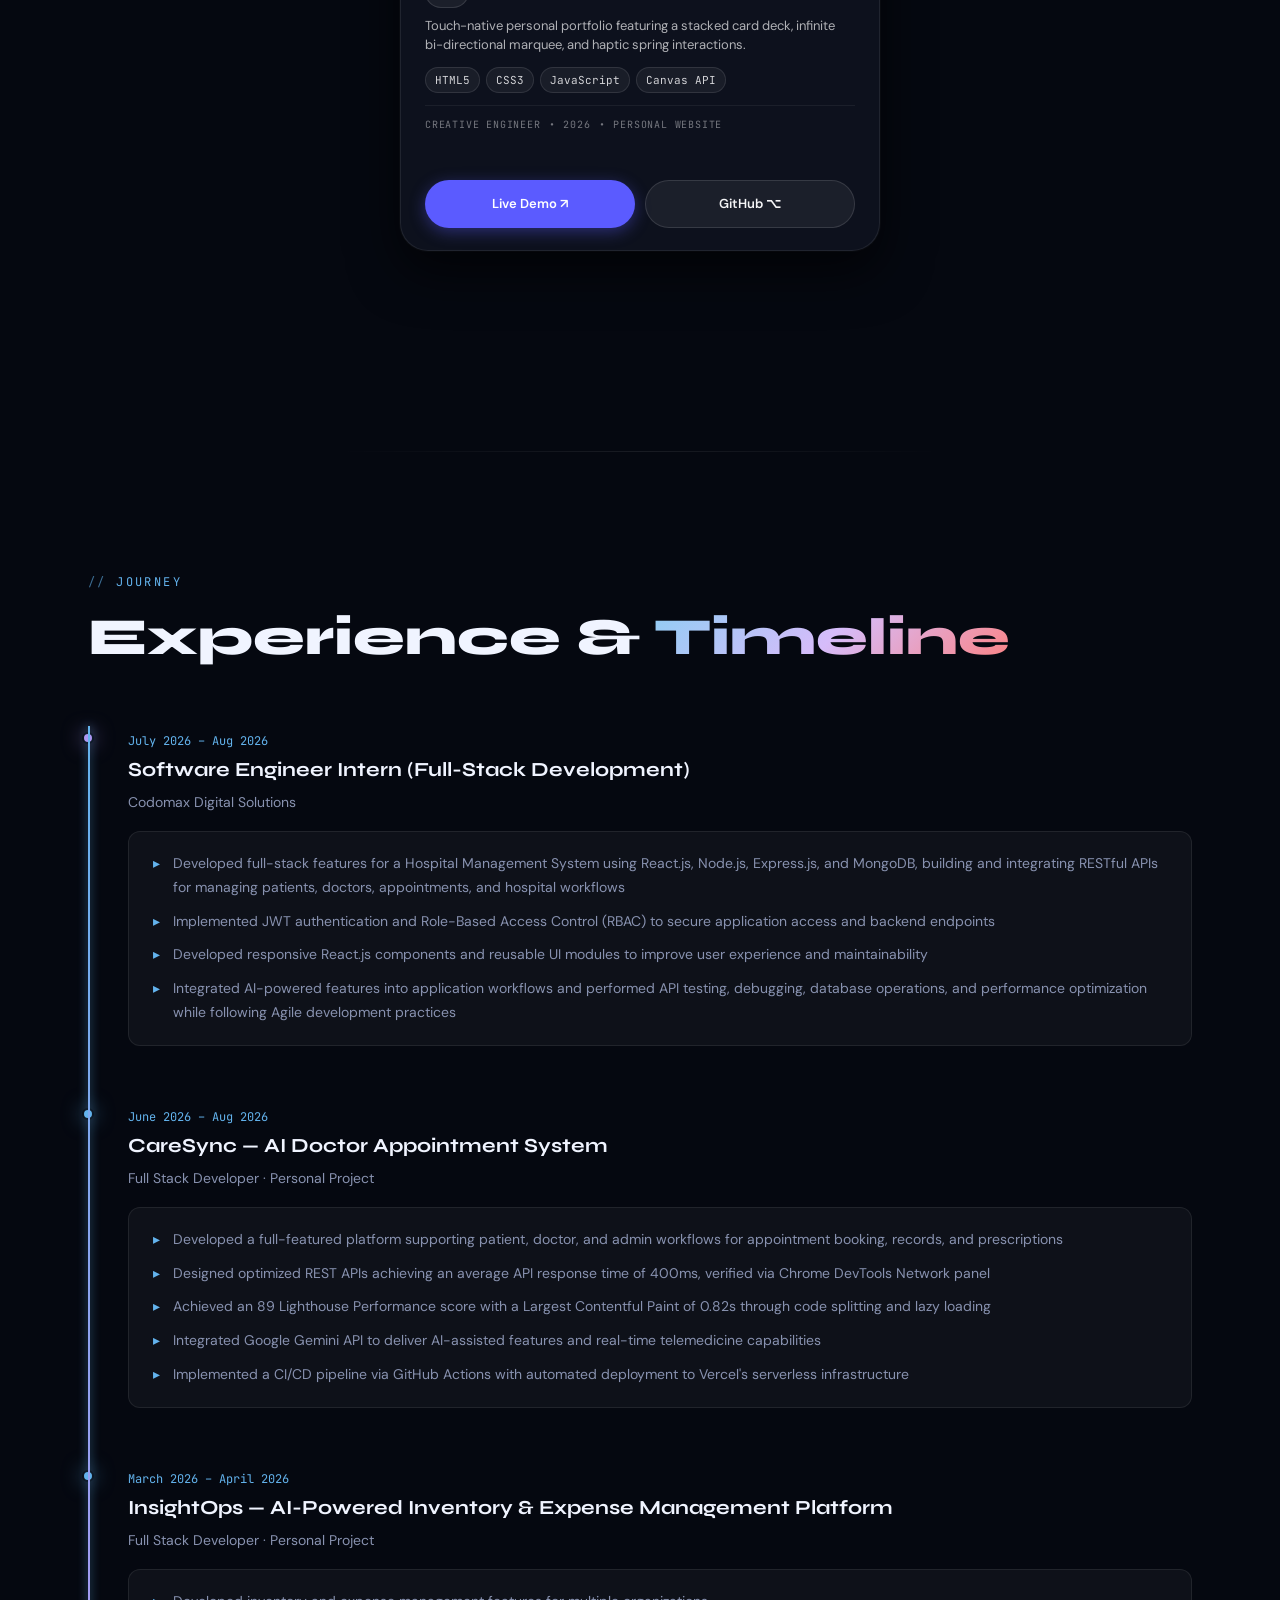
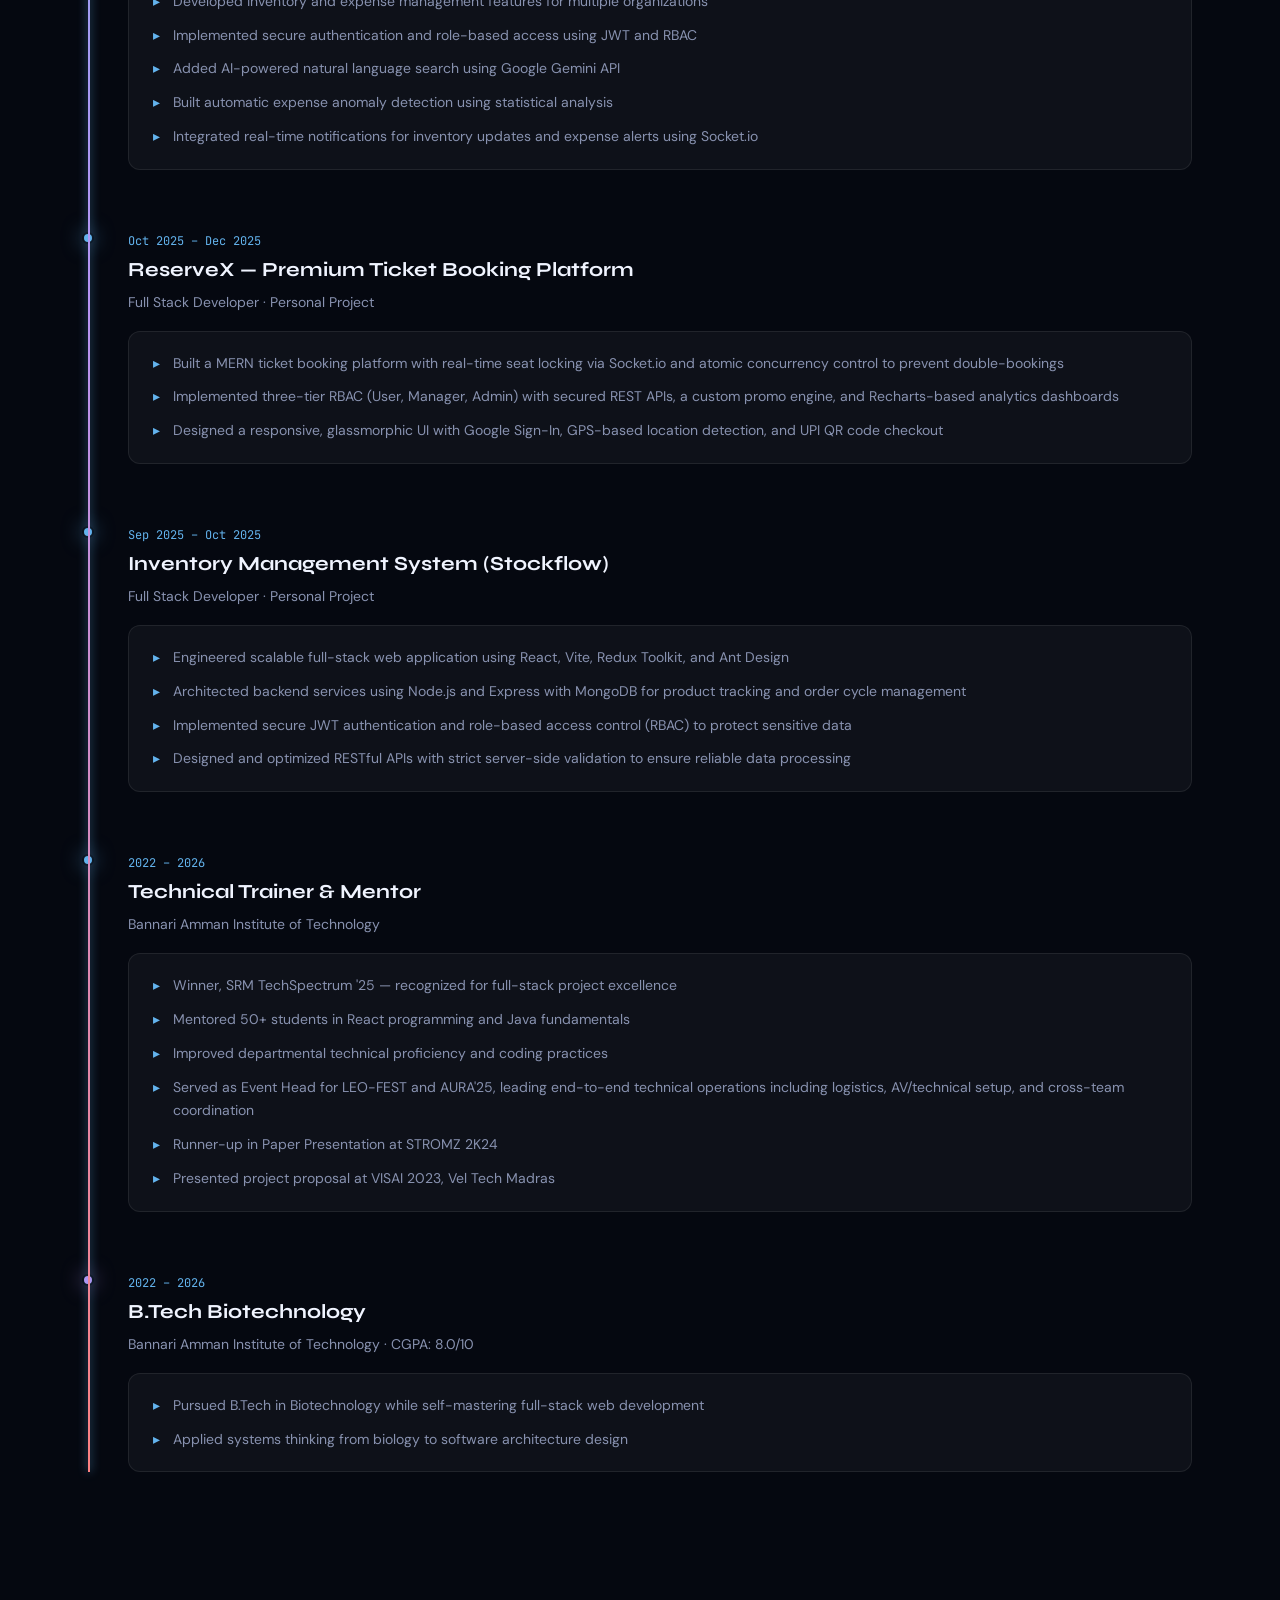
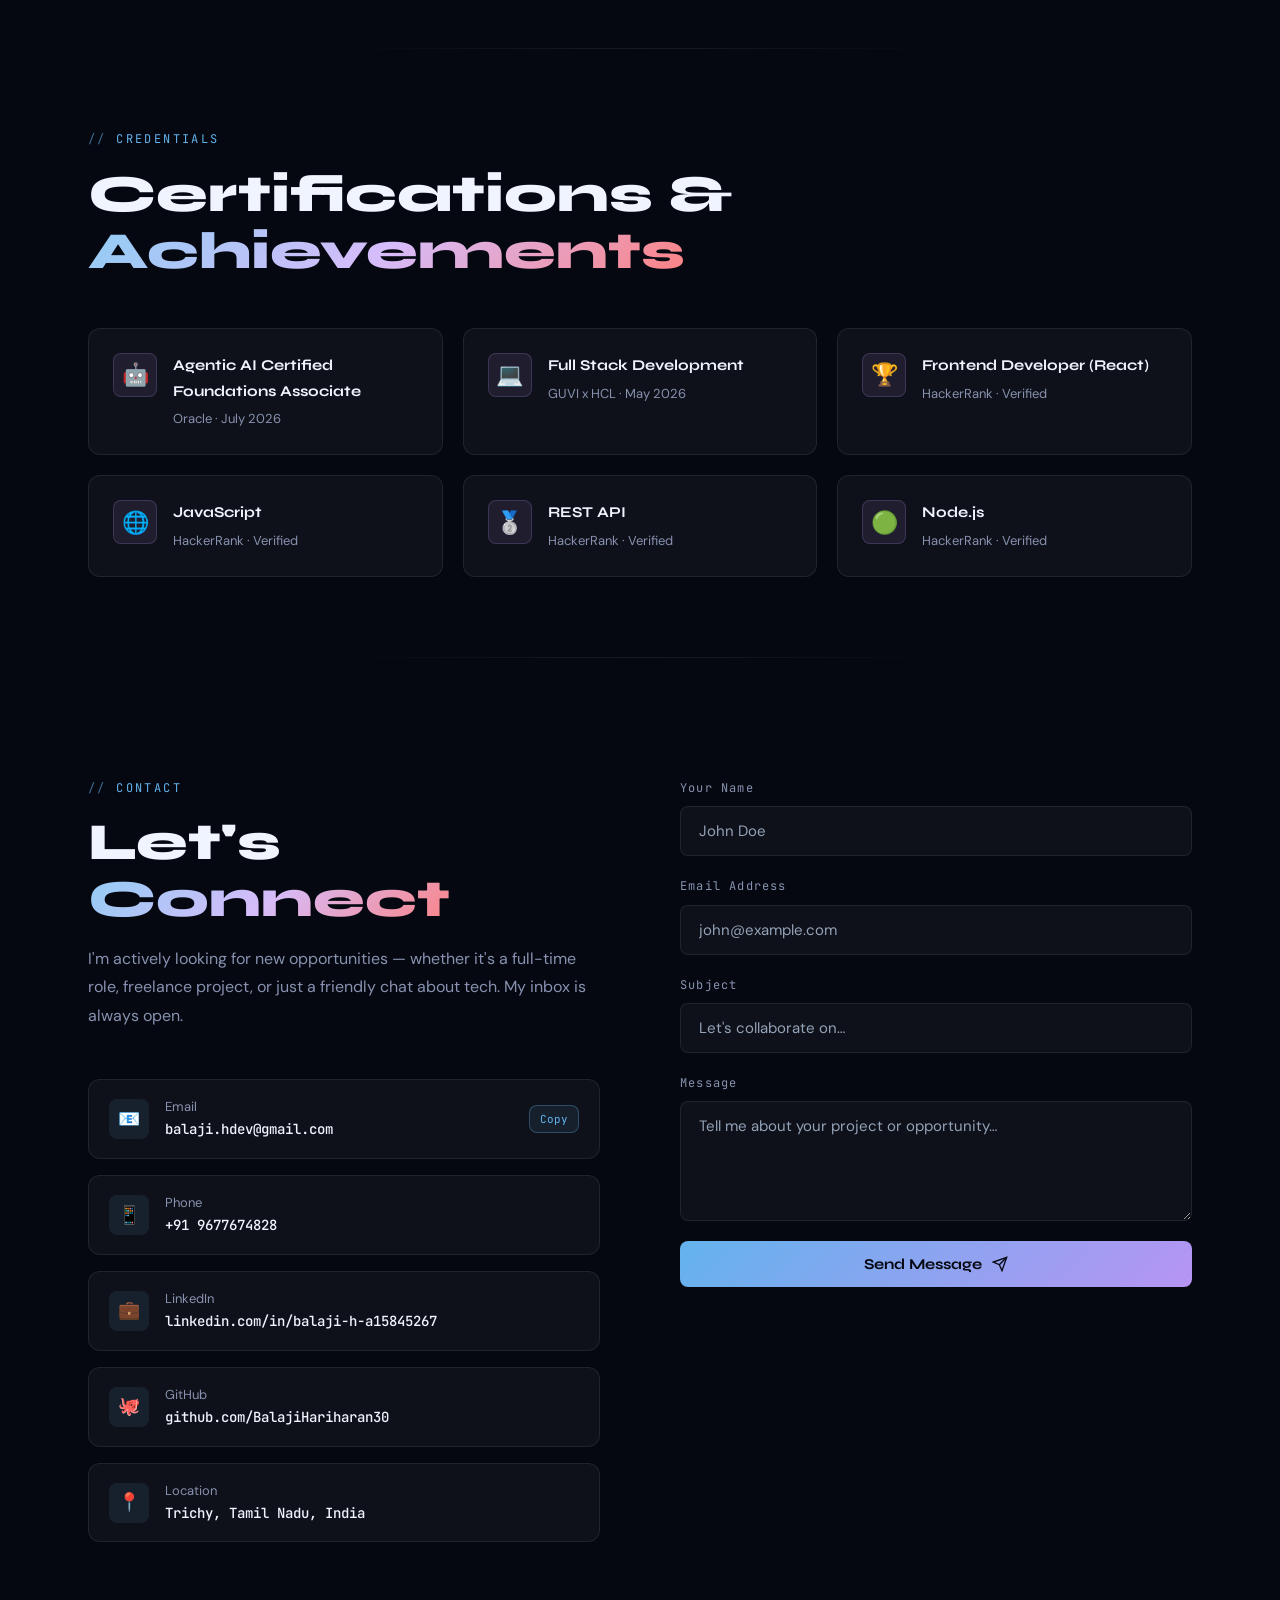
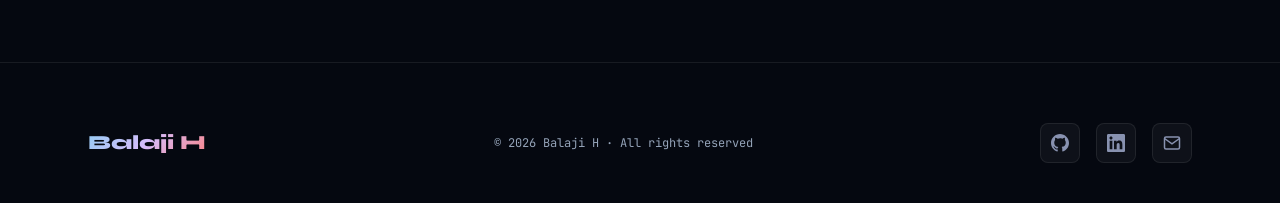
==== commit ea444a41: "feat: mobile-first touch-native portfolio with stacked card deck, 3D flip skills marquee, and bottom" ====
--- a/index.html
+++ b/index.html
@@ -48,8 +48,8 @@
     </div>
   </div>
 
-  <!-- ===== SCROLL PROGRESS BAR ===== -->
-  <div id="scrollProgress" role="progressbar" aria-label="Page scroll progress"></div>
+  <!-- ===== SCROLL PROGRESS BAR (2px Electric Indigo) ===== -->
+  <div class="scroll-progress-bar" id="scrollProgressBar" role="progressbar" aria-label="Page scroll progress"></div>
 
   <!-- ===== AMBIENT GLOW BLOBS ===== -->
   <div class="blob blob-1" aria-hidden="true"></div>
@@ -263,93 +263,44 @@
   <section id="skills" aria-labelledby="skills-heading">
     <div class="container">
 
-      <div class="reveal">
-        <div class="section-label">Technical Skills</div>
+      <div class="reveal section-header-centered">
+        <div class="section-label-accent">TOOLKIT</div>
         <h2 class="section-title" id="skills-heading">
-          My <span class="highlight">Toolkit</span>
+          Skills I <span class="highlight-accent">work with</span>.
         </h2>
+        <p class="section-subtext">
+          Production-tested technologies across frontend, backend, AI orchestration, and cloud infrastructure.
+        </p>
       </div>
 
-      <!-- ===== SKILLS MARQUEE (Infinite Dual-Row Auto-Scroll) ===== -->
-      <div class="skills-marquee-container reveal" aria-label="Highlighted Technologies Marquee">
-        <!-- Row 1: Scrolls Left -->
-        <div class="marquee marquee-row-1">
-          <div class="marquee-track">
-            <div class="marquee-group">
-              <span class="marquee-chip"><span class="marquee-chip-icon">🟨</span>JavaScript</span>
-              <span class="marquee-chip"><span class="marquee-chip-icon">☕</span>Java</span>
-              <span class="marquee-chip"><span class="marquee-chip-icon">🗄️</span>SQL</span>
-              <span class="marquee-chip"><span class="marquee-chip-icon">⚛️</span>React.js</span>
-              <span class="marquee-chip"><span class="marquee-chip-icon">🌐</span>HTML/CSS</span>
-              <span class="marquee-chip"><span class="marquee-chip-icon">🔄</span>Redux Toolkit</span>
-              <span class="marquee-chip"><span class="marquee-chip-icon">⚡</span>Vite</span>
-              <span class="marquee-chip"><span class="marquee-chip-icon">🟢</span>Node.js</span>
-              <span class="marquee-chip"><span class="marquee-chip-icon">🚂</span>Express.js</span>
-              <span class="marquee-chip"><span class="marquee-chip-icon">🍃</span>MongoDB</span>
-              <span class="marquee-chip"><span class="marquee-chip-icon">🐬</span>MySQL</span>
-              <span class="marquee-chip"><span class="marquee-chip-icon">🔐</span>JWT/RBAC</span>
-            </div>
-            <div class="marquee-group" aria-hidden="true">
-              <span class="marquee-chip"><span class="marquee-chip-icon">🟨</span>JavaScript</span>
-              <span class="marquee-chip"><span class="marquee-chip-icon">☕</span>Java</span>
-              <span class="marquee-chip"><span class="marquee-chip-icon">🗄️</span>SQL</span>
-              <span class="marquee-chip"><span class="marquee-chip-icon">⚛️</span>React.js</span>
-              <span class="marquee-chip"><span class="marquee-chip-icon">🌐</span>HTML/CSS</span>
-              <span class="marquee-chip"><span class="marquee-chip-icon">🔄</span>Redux Toolkit</span>
-              <span class="marquee-chip"><span class="marquee-chip-icon">⚡</span>Vite</span>
-              <span class="marquee-chip"><span class="marquee-chip-icon">🟢</span>Node.js</span>
-              <span class="marquee-chip"><span class="marquee-chip-icon">🚂</span>Express.js</span>
-              <span class="marquee-chip"><span class="marquee-chip-icon">🍃</span>MongoDB</span>
-              <span class="marquee-chip"><span class="marquee-chip-icon">🐬</span>MySQL</span>
-              <span class="marquee-chip"><span class="marquee-chip-icon">🔐</span>JWT/RBAC</span>
-            </div>
-          </div>
-        </div>
-
-        <!-- Row 2: Scrolls Right (Reverse) -->
-        <div class="marquee marquee-row-2">
-          <div class="marquee-track marquee-reverse">
-            <div class="marquee-group">
-              <span class="marquee-chip"><span class="marquee-chip-icon">🔌</span>REST APIs</span>
-              <span class="marquee-chip"><span class="marquee-chip-icon">🌱</span>Spring Boot</span>
-              <span class="marquee-chip"><span class="marquee-chip-icon">⚡</span>Socket.io</span>
-              <span class="marquee-chip"><span class="marquee-chip-icon">🔴</span>Redis</span>
-              <span class="marquee-chip"><span class="marquee-chip-icon">🔁</span>GitHub Actions</span>
-              <span class="marquee-chip"><span class="marquee-chip-icon">▲</span>Vercel</span>
-              <span class="marquee-chip"><span class="marquee-chip-icon">🐙</span>Git/GitHub</span>
-              <span class="marquee-chip"><span class="marquee-chip-icon">🃏</span>Jest</span>
-              <span class="marquee-chip"><span class="marquee-chip-icon">📮</span>Postman</span>
-              <span class="marquee-chip"><span class="marquee-chip-icon">🤖</span>Gemini API</span>
-              <span class="marquee-chip"><span class="marquee-chip-icon">🧠</span>Agentic AI</span>
-            </div>
-            <div class="marquee-group" aria-hidden="true">
-              <span class="marquee-chip"><span class="marquee-chip-icon">🔌</span>REST APIs</span>
-              <span class="marquee-chip"><span class="marquee-chip-icon">🌱</span>Spring Boot</span>
-              <span class="marquee-chip"><span class="marquee-chip-icon">⚡</span>Socket.io</span>
-              <span class="marquee-chip"><span class="marquee-chip-icon">🔴</span>Redis</span>
-              <span class="marquee-chip"><span class="marquee-chip-icon">🔁</span>GitHub Actions</span>
-              <span class="marquee-chip"><span class="marquee-chip-icon">▲</span>Vercel</span>
-              <span class="marquee-chip"><span class="marquee-chip-icon">🐙</span>Git/GitHub</span>
-              <span class="marquee-chip"><span class="marquee-chip-icon">🃏</span>Jest</span>
-              <span class="marquee-chip"><span class="marquee-chip-icon">📮</span>Postman</span>
-              <span class="marquee-chip"><span class="marquee-chip-icon">🤖</span>Gemini API</span>
-              <span class="marquee-chip"><span class="marquee-chip-icon">🧠</span>Agentic AI</span>
-            </div>
-          </div>
-        </div>
+      <!-- Swipeable Category Tabs -->
+      <div class="skills-category-tabs" role="tablist" aria-label="Filter skills by category">
+        <button class="skill-cat-tab active" data-category="all" role="tab" aria-selected="true">All Stack</button>
+        <button class="skill-cat-tab" data-category="frontend" role="tab" aria-selected="false">Frontend</button>
+        <button class="skill-cat-tab" data-category="backend" role="tab" aria-selected="false">Backend</button>
+        <button class="skill-cat-tab" data-category="ai" role="tab" aria-selected="false">AI &amp; Cloud</button>
+        <button class="skill-cat-tab" data-category="tools" role="tab" aria-selected="false">Tools &amp; CI/CD</button>
       </div>
 
-      <!-- Filter pills -->
-      <div class="skills-categories reveal" style="transition-delay: 0.1s" role="group" aria-label="Filter skills by category">
-        <button class="cat-pill active" data-filter="all">All</button>
-        <button class="cat-pill" data-filter="lang">Languages</button>
-        <button class="cat-pill" data-filter="frontend">Frontend</button>
-        <button class="cat-pill" data-filter="backend">Backend</button>
-        <button class="cat-pill" data-filter="tools">Tools</button>
+      <!-- Dual Row Opposing Marquee Stage with edge masks -->
+      <div class="skills-marquee-stage" id="skillsMarqueeStage" aria-label="Interactive skills carousel. Tap a card to flip for details, drag to swipe.">
+        <!-- Row 1: Right to Left -->
+        <div class="marquee-strip-wrap marquee-strip-row1" id="marqueeRow1Wrap">
+          <div class="marquee-strip-track" id="marqueeTrack1">
+            <!-- Dynamic 3D flip cards populated by js/portfolio-master.js -->
+          </div>
+        </div>
+
+        <!-- Row 2: Left to Right -->
+        <div class="marquee-strip-wrap marquee-strip-row2" id="marqueeRow2Wrap">
+          <div class="marquee-strip-track" id="marqueeTrack2">
+            <!-- Dynamic 3D flip cards populated by js/portfolio-master.js -->
+          </div>
+        </div>
       </div>
 
-      <!-- Skills grid -->
-      <div class="skills-grid" id="skillsGrid">
+      <!-- Skills grid (hidden fallback) -->
+      <div class="skills-grid" id="skillsGrid" style="display: none;">
 
         <!-- Languages -->
         <div class="skill-card lang reveal" style="transition-delay: 0.02s">
@@ -518,258 +469,239 @@
   <!-- ============================================================
        PROJECTS SECTION
   ============================================================ -->
+  <!-- ============================================================
+       PROJECTS SECTION: STACKED CARD DECK (Vertical Scroll)
+  ============================================================ -->
   <section id="projects" aria-labelledby="projects-heading">
     <div class="container">
 
-      <div class="reveal">
-        <div class="section-label">Featured Work</div>
+      <div class="reveal section-header-centered">
+        <div class="section-label-accent">SELECTED WORK</div>
         <h2 class="section-title" id="projects-heading">
-          Things I've <span class="highlight">Built</span>
+          Projects that <span class="highlight-accent">ship</span>.
         </h2>
+        <p class="section-subtext">
+          High-performance full-stack applications, intelligent AI pipelines, and responsive web systems.
+        </p>
       </div>
 
-      <!-- Filter buttons -->
-      <div class="projects-filters" role="group" aria-label="Filter projects by category">
-        <button class="filter-btn active" data-filter="all" aria-pressed="true">All</button>
-        <button class="filter-btn" data-filter="web" aria-pressed="false">Full-Stack / Web</button>
-        <button class="filter-btn" data-filter="ai" aria-pressed="false">AI &amp; Automation</button>
-        <button class="filter-btn" data-filter="backend" aria-pressed="false">Backend &amp; Cloud</button>
-      </div>
-
-      <!-- Mobile swipe hint -->
-      <div class="mobile-swipe-hint" aria-hidden="true">
-        <svg width="16" height="16" fill="none" stroke="currentColor" stroke-width="2" viewBox="0 0 24 24"><path d="M5 12h14M12 5l7 7-7 7"/></svg>
-        Swipe to browse
-      </div>
-
-      <!-- Projects slider wrapper -->
-      <div class="projects-slider-container">
-        <!-- Desktop / Tablet Slider Controls Header (Counter + Prev/Next buttons) -->
-        <div class="projects-slider-controls-header">
-          <div class="projects-counter" id="projectsCounter" aria-live="polite" aria-atomic="true">
-            <span class="projects-counter-current">01</span>
-            <span class="projects-counter-divider">/</span>
-            <span class="projects-counter-total">05</span>
-          </div>
-
-          <div class="projects-slider-arrows" role="toolbar" aria-label="Project slider navigation">
-            <button class="slider-arrow-btn slider-arrow-prev" id="sliderPrevBtn" aria-label="Previous project" disabled>
-              <svg width="18" height="18" fill="none" stroke="currentColor" stroke-width="2.2" viewBox="0 0 24 24" aria-hidden="true">
-                <path d="M15 19l-7-7 7-7"/>
-              </svg>
-            </button>
-            <button class="slider-arrow-btn slider-arrow-next" id="sliderNextBtn" aria-label="Next project">
-              <svg width="18" height="18" fill="none" stroke="currentColor" stroke-width="2.2" viewBox="0 0 24 24" aria-hidden="true">
-                <path d="M9 5l7 7-7 7"/>
-              </svg>
-            </button>
-          </div>
-        </div>
-
-        <!-- Slider track container -->
-        <div class="projects-carousel-wrap" id="projectsSlider" tabindex="0" role="region" aria-label="Featured projects slider. Use left and right arrow keys to browse projects.">
-          <div class="projects-grid">
-
-        <!-- Project 1: CareSync -->
-        <article class="project-card reveal" data-tags="web ai backend" style="transition-delay: 0.1s" tabindex="0" role="button" aria-label="View CareSync project details" data-project="caresync">
-          <div class="project-preview">
-            <img src="assets/images/caresync-logo.jpg" class="project-preview-img" loading="lazy" decoding="async" alt="CareSync Logo">
-            <div class="project-preview-grid"></div>
-            <div class="project-number">01</div>
-            <div class="project-tag-floating" style="color: var(--violet);"><span class="live-dot" aria-hidden="true"></span>Live on Vercel</div>
-          </div>
-          <div class="project-body">
-            <h3 class="project-name">CareSync — AI Doctor Appointment</h3>
-            <p class="project-desc">
-              AI-powered MERN-based doctor appointment system supporting patients, doctors, and admins.
-              Features real-time telemedicine, AI triage, and intelligent queue management. Deployed on Vercel.
-            </p>
-            <div class="project-tech">
-              <span class="tech-tag" style="color: var(--violet); background: rgba(183,148,244,0.08); border-color: rgba(183,148,244,0.2);">React</span>
-              <span class="tech-tag" style="color: var(--violet); background: rgba(183,148,244,0.08); border-color: rgba(183,148,244,0.2);">Node.js</span>
-              <span class="tech-tag" style="color: var(--violet); background: rgba(183,148,244,0.08); border-color: rgba(183,148,244,0.2);">MongoDB</span>
-              <span class="tech-tag" style="color: var(--violet); background: rgba(183,148,244,0.08); border-color: rgba(183,148,244,0.2);">Gemini AI</span>
-              <span class="tech-tag" style="color: var(--violet); background: rgba(183,148,244,0.08); border-color: rgba(183,148,244,0.2);">JWT</span>
-              <span class="tech-tag" style="color: var(--violet); background: rgba(183,148,244,0.08); border-color: rgba(183,148,244,0.2);">RBAC</span>
-              <span class="tech-tag" style="color: var(--violet); background: rgba(183,148,244,0.08); border-color: rgba(183,148,244,0.2);">Vercel</span>
-            </div>
-            <div class="project-links">
-              <a href="https://github.com/BalajiHariharan30" class="project-link" target="_blank" rel="noopener noreferrer" aria-label="View CareSync on GitHub">
-                <svg fill="none" stroke="currentColor" stroke-width="2" viewBox="0 0 24 24" aria-hidden="true">
-                  <path d="M9 19c-5 1.5-5-2.5-7-3m14 6v-3.87a3.37 3.37 0 0 0-.94-2.61c3.14-.35 6.44-1.54 6.44-7A5.44 5.44 0 0 0 20 4.77 5.07 5.07 0 0 0 19.91 1S18.73.65 16 2.48a13.38 13.38 0 0 0-7 0C6.27.65 5.09 1 5.09 1A5.07 5.07 0 0 0 5 4.77a5.44 5.44 0 0 0-1.5 3.78c0 5.42 3.3 6.61 6.44 7A3.37 3.37 0 0 0 9 18.13V22"/>
-                </svg>
-                GitHub
-              </a>
-              <a href="https://care-sync-pro-lbel.vercel.app/" class="project-link" target="_blank" rel="noopener noreferrer" aria-label="View CareSync Live Demo">
-                <svg fill="none" stroke="currentColor" stroke-width="2" viewBox="0 0 24 24" aria-hidden="true">
-                  <path d="M18 13v6a2 2 0 0 1-2 2H5a2 2 0 0 1-2-2V8a2 2 0 0 1 2-2h6"/>
-                  <polyline points="15,3 21,3 21,9"/>
-                  <line x1="10" y1="14" x2="21" y2="3"/>
-                </svg>
-                Live Demo
-              </a>
+      <!-- Vertical Sticky Stacked Deck Container -->
+      <div class="project-deck-container" id="projectDeck">
+
+        <!-- Card 1: CareSync -->
+        <article class="deck-card reveal" data-project-id="caresync" style="top: 86px;" tabindex="0" role="button" aria-label="CareSync — AI Doctor Appointment system. Tap for full case study.">
+          <div class="card-status-chip live"><span class="pulse-dot"></span>Live</div>
+          <div class="card-counter-pill">01 / 05</div>
+          <div class="deck-screenshot-swiper">
+            <div class="swiper-track">
+              <div class="swiper-slide"><img src="assets/images/caresync-logo.jpg" alt="CareSync preview" loading="lazy"></div>
+              <div class="swiper-slide"><img src="assets/images/og-preview.png" alt="CareSync dashboard" loading="lazy"></div>
+            </div>
+            <div class="deck-card-gradient"></div>
+            <div class="swiper-dots">
+              <button class="swiper-dot active" aria-label="Slide 1"></button>
+              <button class="swiper-dot" aria-label="Slide 2"></button>
+            </div>
+          </div>
+          <div class="card-body-block">
+            <div>
+              <div class="card-header-row">
+                <div class="card-icon-tile">🩺</div>
+                <h3 class="card-title">CareSync — AI Doctor Appointment</h3>
+              </div>
+              <p class="card-desc">AI-powered MERN healthcare platform orchestrating clinical appointments, Google Gemini symptom triaging, and real-time telemedicine.</p>
+              <div class="card-tech-stack">
+                <span class="card-tech-pill">React.js</span>
+                <span class="card-tech-pill">Node.js</span>
+                <span class="card-tech-pill">MongoDB</span>
+                <span class="card-tech-pill">Gemini AI</span>
+                <span class="card-tech-pill plus">+2</span>
+              </div>
+              <div class="card-meta-row">
+                <span>FULL STACK ENGINEER</span>
+                <span>•</span>
+                <span>2026</span>
+                <span>•</span>
+                <span>HEALTHCARE SAAS</span>
+              </div>
+            </div>
+            <div class="card-action-row">
+              <a href="https://care-sync-pro-lbel.vercel.app/" target="_blank" rel="noopener noreferrer" class="btn-deck-primary" aria-label="Open live demo for CareSync">Live Demo ↗</a>
+              <a href="https://github.com/BalajiHariharan30" target="_blank" rel="noopener noreferrer" class="btn-deck-secondary" aria-label="View CareSync source on GitHub">GitHub ⌥</a>
             </div>
           </div>
         </article>
 
-        <!-- Project 2: InsightOps -->
-        <article class="project-card reveal" data-tags="web ai backend" style="transition-delay: 0.15s" tabindex="0" role="button" aria-label="View InsightOps project details" data-project="inventory">
-          <div class="project-preview">
-            <img src="assets/images/insightops-logo.jpg" class="project-preview-img" loading="lazy" decoding="async" alt="InsightOps Logo">
-            <div class="project-preview-grid"></div>
-            <div class="project-number">02</div>
-            <div class="project-tag-floating" style="color: var(--cyan);"><span class="live-dot" aria-hidden="true"></span>Live on Vercel</div>
-          </div>
-          <div class="project-body">
-            <h3 class="project-name">InsightOps — AI Inventory &amp; Expense</h3>
-            <p class="project-desc">
-              A multi-tenant SaaS platform designed to simplify inventory and expense management with AI-powered insights and real-time updates.
-            </p>
-            <div class="project-tech">
-              <span class="tech-tag" style="color: var(--cyan); background: rgba(99,179,237,0.08); border-color: rgba(99,179,237,0.2);">React</span>
-              <span class="tech-tag" style="color: var(--cyan); background: rgba(99,179,237,0.08); border-color: rgba(99,179,237,0.2);">Node.js</span>
-              <span class="tech-tag" style="color: var(--cyan); background: rgba(99,179,237,0.08); border-color: rgba(99,179,237,0.2);">MongoDB</span>
-              <span class="tech-tag" style="color: var(--cyan); background: rgba(99,179,237,0.08); border-color: rgba(99,179,237,0.2);">Redis</span>
-              <span class="tech-tag" style="color: var(--cyan); background: rgba(99,179,237,0.08); border-color: rgba(99,179,237,0.2);">Socket.io</span>
-              <span class="tech-tag" style="color: var(--cyan); background: rgba(99,179,237,0.08); border-color: rgba(99,179,237,0.2);">Gemini AI</span>
-              <span class="tech-tag" style="color: var(--cyan); background: rgba(99,179,237,0.08); border-color: rgba(99,179,237,0.2);">JWT</span>
-              <span class="tech-tag" style="color: var(--cyan); background: rgba(99,179,237,0.08); border-color: rgba(99,179,237,0.2);">RBAC</span>
-            </div>
-            <div class="project-links">
-              <a href="https://github.com/BalajiHariharan30/insightops-saas" class="project-link" target="_blank" rel="noopener noreferrer" aria-label="View InsightOps on GitHub">
-                <svg fill="none" stroke="currentColor" stroke-width="2" viewBox="0 0 24 24" aria-hidden="true">
-                  <path d="M9 19c-5 1.5-5-2.5-7-3m14 6v-3.87a3.37 3.37 0 0 0-.94-2.61c3.14-.35 6.44-1.54 6.44-7A5.44 5.44 0 0 0 20 4.77 5.07 5.07 0 0 0 19.91 1S18.73.65 16 2.48a13.38 13.38 0 0 0-7 0C6.27.65 5.09 1 5.09 1A5.07 5.07 0 0 0 5 4.77a5.44 5.44 0 0 0-1.5 3.78c0 5.42 3.3 6.61 6.44 7A3.37 3.37 0 0 0 9 18.13V22"/>
-                </svg>
-                GitHub
-              </a>
-              <a href="https://insightops-saas.vercel.app/" class="project-link" target="_blank" rel="noopener noreferrer" aria-label="View InsightOps Live Demo">
-                <svg fill="none" stroke="currentColor" stroke-width="2" viewBox="0 0 24 24" aria-hidden="true">
-                  <path d="M18 13v6a2 2 0 0 1-2 2H5a2 2 0 0 1-2-2V8a2 2 0 0 1 2-2h6"/>
-                  <polyline points="15,3 21,3 21,9"/>
-                  <line x1="10" y1="14" x2="21" y2="3"/>
-                </svg>
-                Live Demo
-              </a>
+        <!-- Card 2: InsightOps -->
+        <article class="deck-card reveal" data-project-id="insightops" style="top: 100px;" tabindex="0" role="button" aria-label="InsightOps — AI Inventory & Expense SaaS. Tap for full case study.">
+          <div class="card-status-chip live"><span class="pulse-dot"></span>Live</div>
+          <div class="card-counter-pill">02 / 05</div>
+          <div class="deck-screenshot-swiper">
+            <div class="swiper-track">
+              <div class="swiper-slide"><img src="assets/images/insightops-logo.jpg" alt="InsightOps preview" loading="lazy"></div>
+              <div class="swiper-slide"><img src="assets/images/og-preview.png" alt="InsightOps dashboard" loading="lazy"></div>
+            </div>
+            <div class="deck-card-gradient"></div>
+            <div class="swiper-dots">
+              <button class="swiper-dot active" aria-label="Slide 1"></button>
+              <button class="swiper-dot" aria-label="Slide 2"></button>
+            </div>
+          </div>
+          <div class="card-body-block">
+            <div>
+              <div class="card-header-row">
+                <div class="card-icon-tile">📊</div>
+                <h3 class="card-title">InsightOps — AI Inventory &amp; Expense</h3>
+              </div>
+              <p class="card-desc">Multi-tenant cloud dashboard delivering real-time expense anomaly detection, Gemini natural language queries, and live inventory sync.</p>
+              <div class="card-tech-stack">
+                <span class="card-tech-pill">React.js</span>
+                <span class="card-tech-pill">Node.js</span>
+                <span class="card-tech-pill">MongoDB</span>
+                <span class="card-tech-pill">Redis</span>
+                <span class="card-tech-pill plus">+2</span>
+              </div>
+              <div class="card-meta-row">
+                <span>FULL STACK ENGINEER</span>
+                <span>•</span>
+                <span>2026</span>
+                <span>•</span>
+                <span>B2B ANALYTICS</span>
+              </div>
+            </div>
+            <div class="card-action-row">
+              <a href="https://insightops-saas.vercel.app/" target="_blank" rel="noopener noreferrer" class="btn-deck-primary" aria-label="Open live demo for InsightOps">Live Demo ↗</a>
+              <a href="https://github.com/BalajiHariharan30/insightops-saas" target="_blank" rel="noopener noreferrer" class="btn-deck-secondary" aria-label="View InsightOps source on GitHub">GitHub ⌥</a>
             </div>
           </div>
         </article>
 
-        <!-- Project 3: ReserveX -->
-        <article class="project-card reveal" data-tags="web backend" style="transition-delay: 0.2s">
-          <div class="project-preview">
-            <img src="assets/images/reservex-logo.jpg" class="project-preview-img" loading="lazy" decoding="async" alt="ReserveX Logo">
-            <div class="project-preview-grid"></div>
-            <div class="project-number">03</div>
-            <div class="project-tag-floating" style="color: var(--violet);">Oct – Dec 2025</div>
-          </div>
-          <div class="project-body">
-            <h3 class="project-name">ReserveX — Premium Ticket Booking Platform</h3>
-            <p class="project-desc">
-              MERN-based ticket booking platform with real-time seat locking via Socket.io and atomic concurrency control.
-              Features a custom promo engine, GPS-based location detection, and three-tier RBAC protection.
-            </p>
-            <div class="project-tech">
-              <span class="tech-tag" style="color: var(--violet); background: rgba(183,148,244,0.08); border-color: rgba(183,148,244,0.2);">React</span>
-              <span class="tech-tag" style="color: var(--violet); background: rgba(183,148,244,0.08); border-color: rgba(183,148,244,0.2);">Redux</span>
-              <span class="tech-tag" style="color: var(--violet); background: rgba(183,148,244,0.08); border-color: rgba(183,148,244,0.2);">Node.js</span>
-              <span class="tech-tag" style="color: var(--violet); background: rgba(183,148,244,0.08); border-color: rgba(183,148,244,0.2);">Express</span>
-              <span class="tech-tag" style="color: var(--violet); background: rgba(183,148,244,0.08); border-color: rgba(183,148,244,0.2);">MongoDB</span>
-              <span class="tech-tag" style="color: var(--violet); background: rgba(183,148,244,0.08); border-color: rgba(183,148,244,0.2);">Socket.io</span>
-              <span class="tech-tag" style="color: var(--violet); background: rgba(183,148,244,0.08); border-color: rgba(183,148,244,0.2);">JWT</span>
-              <span class="tech-tag" style="color: var(--violet); background: rgba(183,148,244,0.08); border-color: rgba(183,148,244,0.2);">RBAC</span>
-            </div>
-            <div class="project-links">
-              <a href="https://github.com/BalajiHariharan30" class="project-link" target="_blank" rel="noopener noreferrer" aria-label="View ReserveX on GitHub">
-                <svg fill="none" stroke="currentColor" stroke-width="2" viewBox="0 0 24 24" aria-hidden="true">
-                  <path d="M9 19c-5 1.5-5-2.5-7-3m14 6v-3.87a3.37 3.37 0 0 0-.94-2.61c3.14-.35 6.44-1.54 6.44-7A5.44 5.44 0 0 0 20 4.77 5.07 5.07 0 0 0 19.91 1S18.73.65 16 2.48a13.38 13.38 0 0 0-7 0C6.27.65 5.09 1 5.09 1A5.07 5.07 0 0 0 5 4.77a5.44 5.44 0 0 0-1.5 3.78c0 5.42 3.3 6.61 6.44 7A3.37 3.37 0 0 0 9 18.13V22"/>
-                </svg>
-                GitHub
-              </a>
+        <!-- Card 3: ReserveX -->
+        <article class="deck-card reveal" data-project-id="reservex" style="top: 114px;" tabindex="0" role="button" aria-label="ReserveX — Ticket Booking Platform. Tap for full case study.">
+          <div class="card-status-chip"><span class="pulse-dot"></span>Case Study</div>
+          <div class="card-counter-pill">03 / 05</div>
+          <div class="deck-screenshot-swiper">
+            <div class="swiper-track">
+              <div class="swiper-slide"><img src="assets/images/reservex-logo.jpg" alt="ReserveX preview" loading="lazy"></div>
+              <div class="swiper-slide"><img src="assets/images/og-preview.png" alt="ReserveX seat selection" loading="lazy"></div>
+            </div>
+            <div class="deck-card-gradient"></div>
+            <div class="swiper-dots">
+              <button class="swiper-dot active" aria-label="Slide 1"></button>
+              <button class="swiper-dot" aria-label="Slide 2"></button>
+            </div>
+          </div>
+          <div class="card-body-block">
+            <div>
+              <div class="card-header-row">
+                <div class="card-icon-tile">🎟️</div>
+                <h3 class="card-title">ReserveX — Ticket Booking Platform</h3>
+              </div>
+              <p class="card-desc">High-concurrency event reservation portal featuring real-time seat locking via Socket.io and atomic concurrency double-booking prevention.</p>
+              <div class="card-tech-stack">
+                <span class="card-tech-pill">React.js</span>
+                <span class="card-tech-pill">Redux</span>
+                <span class="card-tech-pill">Node.js</span>
+                <span class="card-tech-pill">Express</span>
+                <span class="card-tech-pill plus">+2</span>
+              </div>
+              <div class="card-meta-row">
+                <span>FULL STACK ENGINEER</span>
+                <span>•</span>
+                <span>2025</span>
+                <span>•</span>
+                <span>TICKETING SAAS</span>
+              </div>
+            </div>
+            <div class="card-action-row" style="grid-template-columns: 1fr;">
+              <a href="https://github.com/BalajiHariharan30" target="_blank" rel="noopener noreferrer" class="btn-deck-secondary" aria-label="View ReserveX source on GitHub">GitHub Repository ⌥</a>
             </div>
           </div>
         </article>
 
-        <!-- Project 4: Inventory Management -->
-        <article class="project-card reveal" data-tags="web backend" style="transition-delay: 0.25s" tabindex="0" role="button" aria-label="View Inventory Management System project details" data-project="inventory">
-          <div class="project-preview">
-            <img src="assets/images/inventory-logo.jpg" class="project-preview-img" loading="lazy" decoding="async" alt="Inventory Management Logo">
-            <div class="project-preview-grid"></div>
-            <div class="project-number">04</div>
-            <div class="project-tag-floating" style="color: var(--cyan);"><span class="live-dot" aria-hidden="true"></span>Live on Vercel</div>
-          </div>
-          <div class="project-body">
-            <h3 class="project-name">Inventory Management System (Stockflow)</h3>
-            <p class="project-desc">
-              Scalable full-stack web application for product tracking and order cycle management,
-              featuring secure JWT authentication and role-based access control.
-            </p>
-            <div class="project-tech">
-              <span class="tech-tag">React</span>
-              <span class="tech-tag">Vite</span>
-              <span class="tech-tag">Redux</span>
-              <span class="tech-tag">Node.js</span>
-              <span class="tech-tag">MongoDB</span>
-              <span class="tech-tag">JWT</span>
-              <span class="tech-tag">RBAC</span>
-            </div>
-            <div class="project-links">
-              <a href="https://github.com/BalajiHariharan30" class="project-link" target="_blank" rel="noopener noreferrer" aria-label="View Inventory Management System on GitHub">
-                <svg fill="none" stroke="currentColor" stroke-width="2" viewBox="0 0 24 24" aria-hidden="true">
-                  <path d="M9 19c-5 1.5-5-2.5-7-3m14 6v-3.87a3.37 3.37 0 0 0-.94-2.61c3.14-.35 6.44-1.54 6.44-7A5.44 5.44 0 0 0 20 4.77 5.07 5.07 0 0 0 19.91 1S18.73.65 16 2.48a13.38 13.38 0 0 0-7 0C6.27.65 5.09 1 5.09 1A5.07 5.07 0 0 0 5 4.77a5.44 5.44 0 0 0-1.5 3.78c0 5.42 3.3 6.61 6.44 7A3.37 3.37 0 0 0 9 18.13V22"/>
-                </svg>
-                GitHub
-              </a>
-              <a href="https://inventory-management-pcw8.vercel.app/" class="project-link" target="_blank" rel="noopener noreferrer" aria-label="View Inventory Management System Live Demo">
-                <svg fill="none" stroke="currentColor" stroke-width="2" viewBox="0 0 24 24" aria-hidden="true">
-                  <path d="M18 13v6a2 2 0 0 1-2 2H5a2 2 0 0 1-2-2V8a2 2 0 0 1 2-2h6"/>
-                  <polyline points="15,3 21,3 21,9"/>
-                  <line x1="10" y1="14" x2="21" y2="3"/>
-                </svg>
-                Live Demo
-              </a>
+        <!-- Card 4: Stockflow -->
+        <article class="deck-card reveal" data-project-id="stockflow" style="top: 128px;" tabindex="0" role="button" aria-label="Stockflow — Supply Chain System. Tap for full case study.">
+          <div class="card-status-chip live"><span class="pulse-dot"></span>Live</div>
+          <div class="card-counter-pill">04 / 05</div>
+          <div class="deck-screenshot-swiper">
+            <div class="swiper-track">
+              <div class="swiper-slide"><img src="assets/images/inventory-logo.jpg" alt="Stockflow preview" loading="lazy"></div>
+              <div class="swiper-slide"><img src="assets/images/og-preview.png" alt="Stockflow inventory sheet" loading="lazy"></div>
+            </div>
+            <div class="deck-card-gradient"></div>
+            <div class="swiper-dots">
+              <button class="swiper-dot active" aria-label="Slide 1"></button>
+              <button class="swiper-dot" aria-label="Slide 2"></button>
+            </div>
+          </div>
+          <div class="card-body-block">
+            <div>
+              <div class="card-header-row">
+                <div class="card-icon-tile">📦</div>
+                <h3 class="card-title">Stockflow — Supply Chain System</h3>
+              </div>
+              <p class="card-desc">Scalable supply chain engine managing warehouse inventories, vendor dispatch workflows, and automated restock alerts with strict RBAC security.</p>
+              <div class="card-tech-stack">
+                <span class="card-tech-pill">React</span>
+                <span class="card-tech-pill">Vite</span>
+                <span class="card-tech-pill">Redux</span>
+                <span class="card-tech-pill">Node.js</span>
+                <span class="card-tech-pill plus">+2</span>
+              </div>
+              <div class="card-meta-row">
+                <span>FULL STACK DEVELOPER</span>
+                <span>•</span>
+                <span>2025</span>
+                <span>•</span>
+                <span>SUPPLY CHAIN</span>
+              </div>
+            </div>
+            <div class="card-action-row">
+              <a href="https://inventory-management-pcw8.vercel.app/" target="_blank" rel="noopener noreferrer" class="btn-deck-primary" aria-label="Open live demo for Stockflow">Live Demo ↗</a>
+              <a href="https://github.com/BalajiHariharan30" target="_blank" rel="noopener noreferrer" class="btn-deck-secondary" aria-label="View Stockflow source on GitHub">GitHub ⌥</a>
             </div>
           </div>
         </article>
 
-        <!-- Project 5: Portfolio -->
-        <article class="project-card reveal" data-tags="web" style="transition-delay: 0.3s">
-          <div class="project-preview" style="background: linear-gradient(135deg, #0f2418, #1a2010);">
-            <div class="project-preview-grid"></div>
-            <div class="project-preview-bg">
-              <div class="project-preview-icon">🌐</div>
-            </div>
-            <div class="project-number">05</div>
-            <div class="project-tag-floating" style="color: var(--emerald);">2026</div>
-          </div>
-          <div class="project-body">
-            <h3 class="project-name">Portfolio v2 — This Website</h3>
-            <p class="project-desc">
-              A premium personal portfolio built with semantic HTML5, vanilla CSS animations, and
-              JavaScript. No frameworks — pure craft, performance focus, and pixel-perfect design.
-            </p>
-            <div class="project-tech">
-              <span class="tech-tag" style="color: var(--emerald); background: rgba(104,211,145,0.08); border-color: rgba(104,211,145,0.2);">HTML5</span>
-              <span class="tech-tag" style="color: var(--emerald); background: rgba(104,211,145,0.08); border-color: rgba(104,211,145,0.2);">CSS3</span>
-              <span class="tech-tag" style="color: var(--emerald); background: rgba(104,211,145,0.08); border-color: rgba(104,211,145,0.2);">JavaScript</span>
-              <span class="tech-tag" style="color: var(--emerald); background: rgba(104,211,145,0.08); border-color: rgba(104,211,145,0.2);">Canvas API</span>
-            </div>
-            <div class="project-links">
-              <a href="https://github.com/BalajiHariharan30" class="project-link" target="_blank" rel="noopener noreferrer" aria-label="View Portfolio on GitHub">
-                <svg fill="none" stroke="currentColor" stroke-width="2" viewBox="0 0 24 24" aria-hidden="true">
-                  <path d="M9 19c-5 1.5-5-2.5-7-3m14 6v-3.87a3.37 3.37 0 0 0-.94-2.61c3.14-.35 6.44-1.54 6.44-7A5.44 5.44 0 0 0 20 4.77 5.07 5.07 0 0 0 19.91 1S18.73.65 16 2.48a13.38 13.38 0 0 0-7 0C6.27.65 5.09 1 5.09 1A5.07 5.07 0 0 0 5 4.77a5.44 5.44 0 0 0-1.5 3.78c0 5.42 3.3 6.61 6.44 7A3.37 3.37 0 0 0 9 18.13V22"/>
-                </svg>
-                GitHub
-              </a>
+        <!-- Card 5: Portfolio v2 -->
+        <article class="deck-card reveal" data-project-id="portfolio" style="top: 142px;" tabindex="0" role="button" aria-label="Portfolio v2 — Touch-Native Experience. Tap for full case study.">
+          <div class="card-status-chip live"><span class="pulse-dot"></span>Live</div>
+          <div class="card-counter-pill">05 / 05</div>
+          <div class="deck-screenshot-swiper">
+            <div class="swiper-track">
+              <div class="swiper-slide"><img src="assets/images/og-preview.png" alt="Portfolio v2 preview" loading="lazy"></div>
+            </div>
+            <div class="deck-card-gradient"></div>
+          </div>
+          <div class="card-body-block">
+            <div>
+              <div class="card-header-row">
+                <div class="card-icon-tile">⚡</div>
+                <h3 class="card-title">Portfolio v2 — Touch-Native</h3>
+              </div>
+              <p class="card-desc">Touch-native personal portfolio featuring a stacked card deck, infinite bi-directional marquee, and haptic spring interactions.</p>
+              <div class="card-tech-stack">
+                <span class="card-tech-pill">HTML5</span>
+                <span class="card-tech-pill">CSS3</span>
+                <span class="card-tech-pill">JavaScript</span>
+                <span class="card-tech-pill">Canvas API</span>
+              </div>
+              <div class="card-meta-row">
+                <span>CREATIVE ENGINEER</span>
+                <span>•</span>
+                <span>2026</span>
+                <span>•</span>
+                <span>PERSONAL WEBSITE</span>
+              </div>
+            </div>
+            <div class="card-action-row">
+              <a href="https://balaji-portfolio-alpha.vercel.app/" target="_blank" rel="noopener noreferrer" class="btn-deck-primary" aria-label="Open live demo for Portfolio v2">Live Demo ↗</a>
+              <a href="https://github.com/BalajiHariharan30/balaji-portfolio" target="_blank" rel="noopener noreferrer" class="btn-deck-secondary" aria-label="View Portfolio source on GitHub">GitHub ⌥</a>
             </div>
           </div>
         </article>
 
-          </div><!-- .projects-grid -->
-        </div><!-- .projects-carousel-wrap -->
-
-        <!-- Slider progress pagination dots -->
-        <div class="projects-slider-dots" id="projectsSliderDots" role="tablist" aria-label="Project slider pagination"></div>
-      </div><!-- .projects-slider-container -->
+      </div><!-- .project-deck-container -->
     </div>
   </section>
 
@@ -1111,12 +1043,50 @@
     </div>
   </div>
 
+  <!-- ===== CASE STUDY DRAGGABLE BOTTOM SHEET ===== -->
+  <div class="case-study-sheet-backdrop" id="caseStudyBackdrop" tabindex="-1"></div>
+  <div class="case-study-bottom-sheet" id="caseStudySheet" role="dialog" aria-modal="true" aria-label="Project Case Study">
+    <div class="sheet-pull-handle-wrap" id="sheetPullHandle">
+      <div class="sheet-pull-handle"></div>
+    </div>
+    <div id="caseStudySheetContent">
+      <!-- Injected dynamically by js/portfolio-master.js -->
+    </div>
+  </div>
+
+  <!-- ===== MOBILE STICKY GLASS BOTTOM NAVIGATION ===== -->
+  <nav class="mobile-bottom-nav" id="mobileBottomNav" aria-label="Mobile Navigation">
+    <div class="mobile-bottom-nav-inner">
+      <div class="mob-nav-pill-indicator" id="mobNavIndicator"></div>
+      <a href="#hero" class="mob-nav-item active" data-section="hero">
+        <span class="mob-nav-icon">🏠</span>
+        <span>Home</span>
+      </a>
+      <a href="#projects" class="mob-nav-item" data-section="projects">
+        <span class="mob-nav-icon">⚡</span>
+        <span>Work</span>
+      </a>
+      <a href="#skills" class="mob-nav-item" data-section="skills">
+        <span class="mob-nav-icon">🛠️</span>
+        <span>Skills</span>
+      </a>
+      <a href="#about" class="mob-nav-item" data-section="about">
+        <span class="mob-nav-icon">👤</span>
+        <span>About</span>
+      </a>
+      <a href="#contact" class="mob-nav-item" data-section="contact">
+        <span class="mob-nav-icon">✉️</span>
+        <span>Contact</span>
+      </a>
+    </div>
+  </nav>
+
   <!-- ===== THEME TOGGLE ===== -->
   <button class="theme-toggle" id="themeToggle" aria-label="Toggle light/dark theme" title="Toggle theme">🌙</button>
 
-  <!-- ===== MAIN SCRIPT (deferred for performance) ===== -->
+  <!-- ===== MAIN SCRIPTS (deferred for performance) ===== -->
   <script src="js/script.js" defer></script>
-  <!-- ===== ENHANCEMENT SCRIPT: Skills Marquee + Projects Slider ===== -->
-  <script src="js/slider-marquee.js" defer></script>
+  <!-- ===== MASTER ENGINE: Touch-Native Stacking Deck, 3D Flip Marquee & Mobile Nav ===== -->
+  <script src="js/portfolio-master.js" defer></script>
 </body>
 </html>
--- a/css/styles.css
+++ b/css/styles.css
@@ -2263,382 +2263,913 @@
   }
 }
 
-/* ===== ENHANCEMENT: Skills Marquee + Projects Slider ===== */
+/* ===== PORTFOLIO MASTER: MOBILE-FIRST, TOUCH-NATIVE, ANIMATED ===== */
+
+:root {
+  --accent: #5B5BFF; /* Electric indigo */
+  --accent-glow: #8B7CFF;
+  --text-cinematic: #F5F5F7;
+  --muted-cinematic: rgba(245, 245, 247, 0.6);
+}
+
+.highlight-accent {
+  color: var(--accent) !important;
+  text-shadow: 0 0 24px rgba(91, 91, 255, 0.45);
+}
+
+.section-label-accent {
+  font-family: var(--font-mono);
+  font-size: 11px;
+  text-transform: uppercase;
+  letter-spacing: 0.12em;
+  color: var(--accent);
+  font-weight: 600;
+  margin-bottom: 8px;
+}
+
+.section-header-centered {
+  text-align: center;
+  max-width: 600px;
+  margin: 0 auto 48px;
+}
+
+.section-subtext {
+  font-size: clamp(13px, 1.6vw, 15px);
+  color: var(--text-secondary);
+  margin-top: 10px;
+  line-height: 1.6;
+}
 
 /* -------------------------------------------------------------
-   PART A: SKILLS MARQUEE (Infinite Dual-Row Auto-Scroll)
+   1. TOP SCROLL PROGRESS BAR (2px Electric Indigo)
    ------------------------------------------------------------- */
-.skills-marquee-container {
+.scroll-progress-bar {
+  position: fixed;
+  top: 0;
+  left: 0;
+  height: 2px;
+  width: 0%;
+  background: linear-gradient(90deg, var(--accent), var(--accent-glow));
+  box-shadow: 0 0 10px var(--accent);
+  z-index: 9999;
+  transition: width 0.1s linear;
+  pointer-events: none;
+}
+
+/* -------------------------------------------------------------
+   2. MOBILE STICKY GLASS BOTTOM NAVIGATION
+   ------------------------------------------------------------- */
+.mobile-bottom-nav {
+  position: fixed;
+  bottom: 16px;
+  left: 50%;
+  transform: translateX(-50%);
+  z-index: 1000;
+  width: min(390px, 92vw);
+  border-radius: 999px;
+  background: rgba(12, 16, 28, 0.85);
+  backdrop-filter: blur(16px);
+  -webkit-backdrop-filter: blur(16px);
+  border: 1px solid rgba(255, 255, 255, 0.1);
+  padding: 6px;
+  box-shadow: 0 12px 36px rgba(0, 0, 0, 0.55), 0 0 0 1px rgba(91, 91, 255, 0.1);
+  transition: transform 0.35s cubic-bezier(0.2, 0.8, 0.2, 1), opacity 0.35s ease;
+}
+
+.mobile-bottom-nav.nav-hidden {
+  transform: translate(-50%, 100px);
+  opacity: 0;
+  pointer-events: none;
+}
+
+.mobile-bottom-nav-inner {
+  display: flex;
+  align-items: center;
+  justify-content: space-around;
+  position: relative;
+}
+
+.mob-nav-item {
+  position: relative;
+  z-index: 2;
   display: flex;
   flex-direction: column;
-  gap: 0.85rem;
-  margin-top: 10px;
-  margin-bottom: 36px;
+  align-items: center;
+  justify-content: center;
+  min-height: 44px;
+  min-width: 48px;
+  padding: 4px 8px;
+  text-decoration: none;
+  color: rgba(245, 245, 247, 0.6);
+  font-family: var(--font-mono);
+  font-size: 10px;
+  transition: color 0.2s ease;
+  user-select: none;
+}
+
+.mob-nav-item.active {
+  color: #fff;
+}
+
+.mob-nav-icon {
+  font-size: 16px;
+  line-height: 1;
+  margin-bottom: 2px;
+}
+
+.mob-nav-pill-indicator {
+  position: absolute;
+  top: 0;
+  left: 0;
+  height: 100%;
+  background: rgba(91, 91, 255, 0.25);
+  border: 1px solid rgba(91, 91, 255, 0.5);
+  box-shadow: 0 0 14px rgba(91, 91, 255, 0.35);
+  border-radius: 999px;
+  z-index: 1;
+  transition: transform 0.3s cubic-bezier(0.2, 0.8, 0.2, 1), width 0.3s cubic-bezier(0.2, 0.8, 0.2, 1);
+  pointer-events: none;
+}
+
+@media (min-width: 769px) {
+  .mobile-bottom-nav {
+    display: none !important;
+  }
+}
+
+/* -------------------------------------------------------------
+   3. PROJECTS SECTION: STACKED CARD DECK (Vertical Scroll)
+   ------------------------------------------------------------- */
+.project-deck-container {
+  position: relative;
   width: 100%;
-}
-
-.marquee {
+  max-width: 480px;
+  margin: 0 auto;
+  display: flex;
+  flex-direction: column;
+  gap: 32px;
+  padding-bottom: 80px;
+}
+
+.deck-card {
+  position: sticky;
   width: 100%;
+  aspect-ratio: 3 / 4.4;
+  max-height: 640px;
+  border-radius: 28px;
+  background: #0d111d;
+  border: 1px solid rgba(255, 255, 255, 0.08);
+  box-shadow: 0 20px 50px rgba(0, 0, 0, 0.65), 0 0 0 1px rgba(255, 255, 255, 0.04);
   overflow: hidden;
-  position: relative;
-  /* Edge fade using linear-gradient mask */
-  -webkit-mask-image: linear-gradient(to right, transparent, #000 10%, #000 90%, transparent);
-  mask-image: linear-gradient(to right, transparent, #000 10%, #000 90%, transparent);
-  padding: 4px 0;
-}
-
-.marquee-track {
-  display: flex;
-  width: max-content;
-  animation: marquee 30s linear infinite;
-  will-change: transform;
-}
-
-.marquee-track.marquee-reverse {
-  animation-direction: reverse;
-}
-
-.marquee-group {
-  display: flex;
-  gap: 1rem;
-  padding-right: 1rem;
-  flex-shrink: 0;
-}
-
-/* Pause marquee on hover (desktop) or touch-hold/active (mobile) */
-.marquee:hover .marquee-track,
-.marquee:active .marquee-track {
-  animation-play-state: paused !important;
-}
-
-/* Paused state controlled via IntersectionObserver when off-screen */
-.marquee-track.is-paused {
-  animation-play-state: paused !important;
-}
-
-/* Pill chip styling */
-.marquee-chip {
+  display: flex;
+  flex-direction: column;
+  cursor: pointer;
+  user-select: none;
+  transition: transform 0.2s cubic-bezier(0.2, 0.8, 0.2, 1), filter 0.2s ease, border-color 0.3s ease;
+  will-change: transform, filter;
+}
+
+.deck-card:hover,
+.deck-card:focus-visible {
+  border-color: rgba(91, 91, 255, 0.4);
+  box-shadow: 0 24px 60px rgba(0, 0, 0, 0.8), 0 0 24px rgba(91, 91, 255, 0.2);
+}
+
+/* Screenshot Swiper inside Card */
+.deck-screenshot-swiper {
+  position: relative;
+  width: 100%;
+  height: 52%;
+  min-height: 220px;
+  overflow: hidden;
+  touch-action: pan-y;
+}
+
+.swiper-track {
+  display: flex;
+  width: 100%;
+  height: 100%;
+  transition: transform 0.35s cubic-bezier(0.2, 0.8, 0.2, 1);
+}
+
+.swiper-slide {
+  flex: 0 0 100%;
+  width: 100%;
+  height: 100%;
+  position: relative;
+}
+
+.swiper-slide img {
+  width: 100%;
+  height: 100%;
+  object-fit: cover;
+  display: block;
+  pointer-events: none;
+  user-select: none;
+}
+
+.deck-card-gradient {
+  position: absolute;
+  inset: 0;
+  background: linear-gradient(to top, rgba(13, 17, 29, 0.98) 0%, rgba(13, 17, 29, 0.45) 45%, transparent 100%);
+  pointer-events: none;
+}
+
+.deck-screenshot-swiper.is-peeking img {
+  transform: scale(1.05);
+  transition: transform 0.3s ease;
+}
+
+/* Top badges */
+.card-status-chip {
+  position: absolute;
+  top: 14px;
+  left: 14px;
+  z-index: 10;
   display: inline-flex;
   align-items: center;
-  gap: 0.5rem;
-  white-space: nowrap;
-  font-family: var(--font-mono);
-  font-size: clamp(12px, 1.4vw, 13.5px);
+  gap: 6px;
+  font-family: var(--font-mono);
+  font-size: 11px;
   font-weight: 500;
-  color: var(--text-primary);
-  background: var(--surface);
-  border: 1px solid var(--border);
+  padding: 4px 12px;
   border-radius: 999px;
-  padding: 0.5rem 1.15rem;
-  line-height: 1;
-  user-select: none;
-  backdrop-filter: blur(8px);
-  -webkit-backdrop-filter: blur(8px);
-  transition: border-color 0.25s ease, background 0.25s ease, transform 0.25s ease;
-}
-
-.marquee-chip:hover {
-  border-color: var(--border-glow);
-  background: var(--surface-hover);
-  transform: translateY(-2px);
-}
-
-.marquee-chip-icon {
-  font-size: 1.05em;
-  line-height: 1;
-  display: inline-block;
-}
-
-/* Mobile adjustments (<= 768px): faster duration, slightly smaller chips */
-@media (max-width: 768px) {
-  .skills-marquee-container {
-    gap: 0.65rem;
-    margin-bottom: 28px;
-  }
-
-  .marquee-track {
-    animation-duration: 20s;
-  }
-
-  .marquee-group {
-    gap: 0.75rem;
-    padding-right: 0.75rem;
-  }
-
-  .marquee-chip {
-    padding: 0.42rem 0.9rem;
-    font-size: 12px;
-  }
-}
-
-/* Keyframes for seamless 50% loop */
-@keyframes marquee {
-  from {
-    transform: translateX(0);
-  }
-  to {
-    transform: translateX(-50%);
-  }
-}
-
-/* Accessibility: Reduced motion disables animation and allows manual scroll */
-@media (prefers-reduced-motion: reduce) {
-  .marquee {
-    overflow-x: auto;
-    -webkit-mask-image: none;
-    mask-image: none;
-  }
-  .marquee-track {
-    animation: none !important;
-  }
-}
-
-/* -------------------------------------------------------------
-   PART B: PROJECTS SLIDER UPGRADE
-   ------------------------------------------------------------- */
-.projects-slider-container {
+  background: rgba(0, 0, 0, 0.65);
+  backdrop-filter: blur(12px);
+  -webkit-backdrop-filter: blur(12px);
+  border: 1px solid rgba(255, 255, 255, 0.12);
+  color: #F5F5F7;
+}
+
+.card-status-chip .pulse-dot {
+  width: 7px;
+  height: 7px;
+  border-radius: 999px;
+  background: #68D391;
+  box-shadow: 0 0 8px #68D391;
+  animation: pulseDot 2s infinite;
+}
+
+@keyframes pulseDot {
+  0%, 100% { opacity: 1; transform: scale(1); }
+  50% { opacity: 0.4; transform: scale(0.8); }
+}
+
+.card-counter-pill {
+  position: absolute;
+  top: 14px;
+  right: 14px;
+  z-index: 10;
+  font-family: var(--font-mono);
+  font-size: 11px;
+  font-weight: 500;
+  padding: 4px 12px;
+  border-radius: 999px;
+  background: rgba(0, 0, 0, 0.65);
+  backdrop-filter: blur(12px);
+  -webkit-backdrop-filter: blur(12px);
+  border: 1px solid rgba(255, 255, 255, 0.12);
+  color: rgba(245, 245, 247, 0.85);
+}
+
+/* Swiper dots */
+.swiper-dots {
+  position: absolute;
+  bottom: 12px;
+  right: 16px;
+  display: flex;
+  align-items: center;
+  gap: 6px;
+  z-index: 10;
+}
+
+.swiper-dot {
+  width: 6px;
+  height: 6px;
+  border-radius: 999px;
+  background: rgba(255, 255, 255, 0.35);
+  border: none;
+  padding: 0;
+  cursor: pointer;
+  transition: all 0.3s ease;
+}
+
+.swiper-dot.active {
+  width: 20px;
+  background: var(--accent);
+  box-shadow: 0 0 8px var(--accent);
+}
+
+/* Card Bottom Content Block */
+.card-body-block {
+  padding: 20px 24px 22px;
   display: flex;
   flex-direction: column;
-  width: 100%;
-  position: relative;
-}
-
-/* Slider Controls Header (Counter + Prev/Next buttons) */
-.projects-slider-controls-header {
-  display: flex;
-  align-items: center;
   justify-content: space-between;
-  width: 100%;
-  margin-bottom: 1.25rem;
-  padding: 0 4px;
-}
-
-/* Counter look: 12px, 500 weight, letter-spacing .08em, 80% opacity */
-.projects-counter {
-  font-family: var(--font-mono);
-  font-size: 12px;
-  font-weight: 500;
-  letter-spacing: 0.08em;
-  text-transform: uppercase;
-  color: var(--text-primary);
-  opacity: 0.8;
-  display: inline-flex;
-  align-items: center;
-  gap: 0.35rem;
-  user-select: none;
-}
-
-.projects-counter-current {
-  color: var(--cyan);
-  font-weight: 600;
-}
-
-.projects-counter-divider {
-  opacity: 0.6;
-}
-
-/* Prev / Next desktop arrow buttons */
-.projects-slider-arrows {
-  display: flex;
-  align-items: center;
-  gap: 0.6rem;
-}
-
-.slider-arrow-btn {
+  flex: 1;
+  position: relative;
+  z-index: 5;
+}
+
+.card-header-row {
+  display: flex;
+  align-items: center;
+  gap: 12px;
+  margin-bottom: 8px;
+}
+
+.card-icon-tile {
   width: 44px;
   height: 44px;
   min-width: 44px;
+  border-radius: 16px;
+  background: rgba(255, 255, 255, 0.06);
+  border: 1px solid rgba(255, 255, 255, 0.12);
+  display: flex;
+  align-items: center;
+  justify-content: center;
+  font-size: 20px;
+  box-shadow: inset 0 1px 0 rgba(255, 255, 255, 0.1);
+}
+
+.card-title {
+  font-family: var(--font-display);
+  font-size: clamp(18px, 4vw, 22px);
+  font-weight: 600;
+  color: #F5F5F7;
+  line-height: 1.3;
+}
+
+.card-desc {
+  font-size: 13px;
+  color: rgba(245, 245, 247, 0.7);
+  line-height: 1.5;
+  margin-bottom: 12px;
+  display: -webkit-box;
+  -webkit-line-clamp: 2;
+  -webkit-box-orient: vertical;
+  overflow: hidden;
+}
+
+.card-tech-stack {
+  display: flex;
+  flex-wrap: wrap;
+  gap: 6px;
+  margin-bottom: 12px;
+}
+
+.card-tech-pill {
+  font-family: var(--font-mono);
+  font-size: 11px;
+  padding: 3px 9px;
+  border-radius: 999px;
+  background: rgba(255, 255, 255, 0.05);
+  border: 1px solid rgba(255, 255, 255, 0.1);
+  color: rgba(245, 245, 247, 0.85);
+}
+
+.card-tech-pill.plus {
+  background: rgba(91, 91, 255, 0.15);
+  color: var(--accent);
+  border-color: rgba(91, 91, 255, 0.35);
+  font-weight: 600;
+}
+
+.card-meta-row {
+  display: flex;
+  align-items: center;
+  gap: 8px;
+  font-family: var(--font-mono);
+  font-size: 10px;
+  text-transform: uppercase;
+  letter-spacing: 0.08em;
+  color: rgba(245, 245, 247, 0.45);
+  padding-top: 10px;
+  border-top: 1px solid rgba(255, 255, 255, 0.06);
+  margin-bottom: 16px;
+}
+
+/* Action buttons: 50/50, min 48px tap target */
+.card-action-row {
+  display: grid;
+  grid-template-columns: 1fr 1fr;
+  gap: 10px;
+  margin-top: auto;
+}
+
+.btn-deck-primary {
+  min-height: 48px;
+  padding: 12px 16px;
+  border-radius: 999px;
+  background: var(--accent);
+  color: #fff;
+  text-decoration: none;
+  font-weight: 600;
+  font-size: 13px;
+  display: flex;
+  align-items: center;
+  justify-content: center;
+  gap: 6px;
+  box-shadow: 0 4px 16px rgba(91, 91, 255, 0.38);
+  transition: transform 0.2s cubic-bezier(0.2, 0.8, 0.2, 1), box-shadow 0.2s ease;
+}
+
+.btn-deck-primary:active {
+  transform: scale(0.96);
+  box-shadow: 0 2px 8px rgba(91, 91, 255, 0.5);
+}
+
+.btn-deck-secondary {
+  min-height: 48px;
+  padding: 12px 16px;
+  border-radius: 999px;
+  background: rgba(255, 255, 255, 0.06);
+  border: 1px solid rgba(255, 255, 255, 0.12);
+  color: #F5F5F7;
+  text-decoration: none;
+  font-weight: 600;
+  font-size: 13px;
+  display: flex;
+  align-items: center;
+  justify-content: center;
+  gap: 6px;
+  transition: transform 0.2s cubic-bezier(0.2, 0.8, 0.2, 1), background 0.2s ease;
+}
+
+.btn-deck-secondary:active {
+  transform: scale(0.96);
+  background: rgba(255, 255, 255, 0.12);
+}
+
+/* -------------------------------------------------------------
+   4. DRAGGABLE CASE STUDY BOTTOM SHEET
+   ------------------------------------------------------------- */
+.case-study-sheet-backdrop {
+  position: fixed;
+  inset: 0;
+  background: rgba(0, 0, 0, 0.7);
+  backdrop-filter: blur(12px);
+  -webkit-backdrop-filter: blur(12px);
+  z-index: 10000;
+  opacity: 0;
+  pointer-events: none;
+  transition: opacity 0.3s ease;
+}
+
+.case-study-sheet-backdrop.is-open {
+  opacity: 1;
+  pointer-events: auto;
+}
+
+.case-study-bottom-sheet {
+  position: fixed;
+  bottom: 0;
+  left: 50%;
+  transform: translate3d(-50%, 100%, 0);
+  width: min(600px, 100vw);
+  max-height: 86vh;
+  background: #0c101a;
+  border-top: 1px solid rgba(255, 255, 255, 0.14);
+  border-left: 1px solid rgba(255, 255, 255, 0.08);
+  border-right: 1px solid rgba(255, 255, 255, 0.08);
+  border-radius: 32px 32px 0 0;
+  padding: 16px 24px 32px;
+  z-index: 10001;
+  overflow-y: auto;
+  touch-action: pan-y;
+  box-shadow: 0 -16px 48px rgba(0, 0, 0, 0.8);
+  transition: transform 0.35s cubic-bezier(0.2, 0.8, 0.2, 1);
+}
+
+.case-study-bottom-sheet.is-open {
+  transform: translate3d(-50%, 0, 0);
+}
+
+.sheet-pull-handle-wrap {
+  width: 100%;
+  padding: 8px 0 16px;
+  cursor: grab;
+  display: flex;
+  justify-content: center;
+}
+
+.sheet-pull-handle {
+  width: 48px;
+  height: 5px;
+  border-radius: 999px;
+  background: rgba(255, 255, 255, 0.25);
+}
+
+.sheet-header {
+  display: flex;
+  align-items: flex-start;
+  justify-content: space-between;
+  gap: 16px;
+  margin-bottom: 16px;
+}
+
+.sheet-title-row {
+  display: flex;
+  align-items: center;
+  gap: 12px;
+}
+
+.sheet-icon {
+  font-size: 32px;
+}
+
+.sheet-title {
+  font-family: var(--font-display);
+  font-size: 20px;
+  font-weight: 700;
+  color: #F5F5F7;
+}
+
+.sheet-role-badge {
+  font-family: var(--font-mono);
+  font-size: 11px;
+  color: var(--accent);
+  display: block;
+  margin-top: 2px;
+}
+
+.sheet-close-btn {
+  width: 32px;
+  height: 32px;
+  border-radius: 999px;
+  background: rgba(255, 255, 255, 0.08);
+  border: 1px solid rgba(255, 255, 255, 0.12);
+  color: #fff;
+  display: flex;
+  align-items: center;
+  justify-content: center;
+  font-size: 18px;
+  cursor: pointer;
+}
+
+.sheet-desc {
+  font-size: 13.5px;
+  color: rgba(245, 245, 247, 0.8);
+  line-height: 1.6;
+  margin-bottom: 20px;
+}
+
+.sheet-card {
+  padding: 16px;
+  border-radius: 18px;
+  background: rgba(255, 255, 255, 0.03);
+  border: 1px solid rgba(255, 255, 255, 0.06);
+  margin-bottom: 14px;
+}
+
+.sheet-card-label {
+  font-family: var(--font-mono);
+  font-size: 11px;
+  text-transform: uppercase;
+  letter-spacing: 0.08em;
+  margin-bottom: 4px;
+  font-weight: 600;
+}
+
+.sheet-card-label.problem { color: #FC8181; }
+.sheet-card-label.solution { color: #68D391; }
+
+.sheet-card-text {
+  font-size: 13px;
+  color: rgba(245, 245, 247, 0.75);
+  line-height: 1.55;
+}
+
+.sheet-section {
+  margin-bottom: 20px;
+}
+
+.sheet-section-title {
+  font-family: var(--font-mono);
+  font-size: 11px;
+  text-transform: uppercase;
+  letter-spacing: 0.08em;
+  color: var(--accent);
+  margin-bottom: 10px;
+  font-weight: 600;
+}
+
+.sheet-section-title.results {
+  color: #D6BCFA;
+}
+
+.sheet-feature-list {
+  list-style: none;
+  display: flex;
+  flex-direction: column;
+  gap: 8px;
+}
+
+.sheet-feature-list li {
+  font-size: 13px;
+  color: rgba(245, 245, 247, 0.8);
+  display: flex;
+  align-items: flex-start;
+  gap: 8px;
+  line-height: 1.5;
+}
+
+.sheet-feature-list .bullet { color: var(--accent); }
+.sheet-feature-list .bullet-check { color: #68D391; }
+
+.sheet-actions {
+  display: grid;
+  grid-template-columns: 1fr 1fr;
+  gap: 12px;
+  margin-top: 24px;
+  padding-top: 16px;
+  border-top: 1px solid rgba(255, 255, 255, 0.08);
+}
+
+/* -------------------------------------------------------------
+   5. SKILLS SECTION: DUAL-ROW OPPOSING MARQUEE + 3D FLIP
+   ------------------------------------------------------------- */
+.skills-category-tabs {
+  display: flex;
+  align-items: center;
+  gap: 8px;
+  overflow-x: auto;
+  scrollbar-width: none;
+  padding: 4px 4px 16px;
+  max-width: 600px;
+  margin: 0 auto 28px;
+  touch-action: pan-x;
+}
+
+.skills-category-tabs::-webkit-scrollbar { display: none; }
+
+.skill-cat-tab {
   min-height: 44px;
+  padding: 10px 18px;
   border-radius: 999px;
-  background: var(--surface);
-  border: 1px solid var(--border);
-  color: var(--text-primary);
-  display: inline-flex;
+  font-family: var(--font-mono);
+  font-size: 12px;
+  font-weight: 500;
+  white-space: nowrap;
+  background: rgba(255, 255, 255, 0.04);
+  border: 1px solid rgba(255, 255, 255, 0.08);
+  color: rgba(245, 245, 247, 0.7);
+  cursor: pointer;
+  transition: all 0.25s cubic-bezier(0.2, 0.8, 0.2, 1);
+  user-select: none;
+}
+
+.skill-cat-tab.active {
+  background: var(--accent);
+  color: #fff;
+  border-color: var(--accent);
+  box-shadow: 0 4px 16px rgba(91, 91, 255, 0.4);
+  transform: scale(1.04);
+}
+
+/* Dual-row marquee stage with edge fades */
+.skills-marquee-stage {
+  position: relative;
+  width: 100%;
+  display: flex;
+  flex-direction: column;
+  gap: 20px;
+  overflow: hidden;
+  mask-image: linear-gradient(to right, transparent, #000 8%, #000 92%, transparent);
+  -webkit-mask-image: linear-gradient(to right, transparent, #000 8%, #000 92%, transparent);
+  padding: 8px 0;
+}
+
+.marquee-strip-wrap {
+  width: 100%;
+  overflow: hidden;
+  cursor: grab;
+}
+
+.marquee-strip-wrap:active {
+  cursor: grabbing;
+}
+
+.marquee-strip-track {
+  display: flex;
+  width: max-content;
+  gap: 16px;
+  will-change: transform;
+}
+
+/* 3D Flip Skill Cards */
+.skill-flip-card {
+  position: relative;
+  width: clamp(155px, 42vw, 175px);
+  height: clamp(195px, 50vw, 215px);
+  flex-shrink: 0;
+  perspective: 1000px;
+  cursor: pointer;
+  user-select: none;
+  border-radius: 24px;
+  outline: none;
+}
+
+.skill-flip-inner {
+  position: relative;
+  width: 100%;
+  height: 100%;
+  border-radius: 24px;
+  transform-style: preserve-3d;
+  transition: transform 0.5s cubic-bezier(0.2, 0.8, 0.2, 1), box-shadow 0.3s ease;
+}
+
+.skill-flip-card.is-flipped .skill-flip-inner {
+  transform: rotateY(180deg) scale(1.06);
+}
+
+/* FRONT FACE */
+.skill-flip-front,
+.skill-flip-back {
+  position: absolute;
+  inset: 0;
+  border-radius: 24px;
+  backface-visibility: hidden;
+  -webkit-backface-visibility: hidden;
+  padding: 16px;
+  display: flex;
+  flex-direction: column;
+  justify-content: space-between;
+  border: 1px solid rgba(255, 255, 255, 0.08);
+  background: rgba(12, 16, 28, 0.88);
+  backdrop-filter: blur(14px);
+  -webkit-backdrop-filter: blur(14px);
+  box-shadow: 0 10px 24px rgba(0, 0, 0, 0.35);
+}
+
+.skill-flip-front {
+  background: linear-gradient(135deg, rgba(255, 255, 255, 0.05) 0%, rgba(255, 255, 255, 0.02) 100%), #0c101c;
+}
+
+.skill-front-top {
+  display: flex;
+  align-items: center;
+  justify-content: space-between;
+}
+
+.skill-card-icon {
+  font-size: 28px;
+  filter: drop-shadow(0 2px 8px rgba(0, 0, 0, 0.4));
+}
+
+.skill-ring-wrap {
+  position: relative;
+  width: 32px;
+  height: 32px;
+  display: flex;
   align-items: center;
   justify-content: center;
+}
+
+.skill-ring-svg {
+  width: 100%;
+  height: 100%;
+  transform: rotate(-90deg);
+}
+
+.skill-ring-svg .ring-bg {
+  stroke: rgba(255, 255, 255, 0.1);
+  stroke-width: 3.5;
+  fill: none;
+}
+
+.skill-ring-svg .ring-fill {
+  stroke: var(--accent);
+  stroke-width: 3.5;
+  stroke-linecap: round;
+  fill: none;
+  filter: drop-shadow(0 0 4px var(--accent));
+}
+
+.ring-val {
+  position: absolute;
+  font-family: var(--font-mono);
+  font-size: 9px;
+  font-weight: 700;
+  color: rgba(255, 255, 255, 0.9);
+}
+
+.skill-front-mid {
+  margin-top: 4px;
+}
+
+.skill-card-name {
+  font-family: var(--font-display);
+  font-size: 15px;
+  font-weight: 600;
+  color: #F5F5F7;
+  line-height: 1.2;
+}
+
+.skill-card-builds {
+  font-size: 10px;
+  color: rgba(245, 245, 247, 0.6);
+  line-height: 1.4;
+  margin-top: 4px;
+  display: -webkit-box;
+  -webkit-line-clamp: 2;
+  -webkit-box-orient: vertical;
+  overflow: hidden;
+}
+
+.skill-front-foot {
+  display: flex;
+  align-items: center;
+  justify-content: space-between;
+  padding-top: 6px;
+  border-top: 1px solid rgba(255, 255, 255, 0.06);
+  font-family: var(--font-mono);
+  font-size: 9px;
+  color: var(--accent);
+  font-weight: 600;
+}
+
+/* BACK FACE */
+.skill-flip-back {
+  transform: rotateY(180deg);
+  background: linear-gradient(135deg, rgba(91, 91, 255, 0.15) 0%, rgba(12, 16, 28, 0.95) 100%), #0c101c;
+  border-color: rgba(91, 91, 255, 0.4);
+  box-shadow: 0 16px 36px rgba(0, 0, 0, 0.6), 0 0 20px rgba(91, 91, 255, 0.25);
+}
+
+.skill-back-top {
+  display: flex;
+  align-items: center;
+  justify-content: space-between;
+  margin-bottom: 6px;
+}
+
+.skill-back-badge {
+  font-family: var(--font-mono);
+  font-size: 10px;
+  font-weight: 700;
+  color: var(--accent);
+}
+
+.skill-back-yrs {
+  font-family: var(--font-mono);
+  font-size: 10px;
+  color: rgba(255, 255, 255, 0.85);
+}
+
+.skill-back-note {
+  font-size: 10.5px;
+  color: rgba(245, 245, 247, 0.8);
+  line-height: 1.4;
+  margin-bottom: 8px;
+}
+
+.skill-back-foot {
+  margin-top: auto;
+}
+
+.skill-back-label {
+  font-family: var(--font-mono);
+  font-size: 9px;
+  text-transform: uppercase;
+  color: rgba(245, 245, 247, 0.5);
+  display: block;
+  margin-bottom: 4px;
+}
+
+.skill-back-tags {
+  display: flex;
+  flex-wrap: wrap;
+  gap: 4px;
+}
+
+.skill-proj-tag {
+  font-family: var(--font-mono);
+  font-size: 9px;
+  font-weight: 600;
+  padding: 2px 7px;
+  border-radius: 999px;
+  background: rgba(91, 91, 255, 0.2);
+  color: var(--accent);
+  border: 1px solid rgba(91, 91, 255, 0.35);
+  text-decoration: none;
   cursor: pointer;
-  transition: transform 0.2s ease, background 0.2s ease, border-color 0.2s ease, opacity 0.2s ease;
-  user-select: none;
-}
-
-.slider-arrow-btn:hover:not(:disabled) {
-  border-color: var(--cyan);
-  background: var(--surface-hover);
-  color: var(--cyan-bright);
-  transform: translateY(-1px);
-}
-
-.slider-arrow-btn:active:not(:disabled) {
-  transform: translateY(0) scale(0.96);
-}
-
-.slider-arrow-btn:disabled {
-  opacity: 0.3;
-  cursor: not-allowed;
-  transform: none;
-}
-
-.slider-arrow-btn:focus-visible {
-  outline: 2px solid var(--cyan);
-  outline-offset: 2px;
-}
-
-/* Hide desktop arrows on screens under 768px */
-@media (max-width: 767px) {
-  .projects-slider-arrows {
-    display: none !important;
+}
+
+.skill-proj-tag:hover {
+  background: var(--accent);
+  color: #fff;
+}
+
+/* Accessibility: prefers-reduced-motion */
+@media (prefers-reduced-motion: reduce) {
+  .deck-card {
+    position: relative !important;
+    transform: none !important;
+    filter: none !important;
   }
-}
-
-/* Slider Track Container with native swipe & CSS scroll-snap */
-.projects-carousel-wrap {
-  display: flex !important;
-  width: 100%;
-  overflow-x: auto !important;
-  overflow-y: visible !important;
-  scroll-snap-type: x mandatory !important;
-  scrollbar-width: none !important;
-  -webkit-overflow-scrolling: touch !important;
-  padding: 16px 8px 24px !important;
-  margin: 0 !important;
-  position: relative;
-  cursor: grab;
-}
-
-.projects-carousel-wrap::-webkit-scrollbar {
-  display: none !important;
-  width: 0 !important;
-  height: 0 !important;
-}
-
-.projects-carousel-wrap:focus-visible {
-  outline: 2px solid var(--cyan);
-  outline-offset: 4px;
-  border-radius: var(--radius-md);
-}
-
-/* Dragging state with pointer events */
-.projects-carousel-wrap.is-dragging {
-  cursor: grabbing !important;
-  user-select: none !important;
-  scroll-behavior: auto !important;
-}
-
-.projects-carousel-wrap.no-snap {
-  scroll-snap-type: none !important;
-}
-
-/* Projects grid converted to flexible single-row carousel flex container */
-.projects-grid {
-  display: flex !important;
-  flex-direction: row !important;
-  flex-wrap: nowrap !important;
-  align-items: stretch !important;
-  gap: 1rem !important;
-  width: max-content !important;
-  padding: 0 !important;
-  margin: 0 !important;
-}
-
-/* Individual Project Cards inside slider */
-.project-card {
-  flex: 0 0 85% !important;
-  width: auto !important;
-  min-width: 280px !important;
-  max-width: none !important;
-  scroll-snap-align: center !important;
-  scroll-snap-stop: normal !important;
-  /* Active-card emphasis transition */
-  transition: transform 0.35s cubic-bezier(0.2, 0.8, 0.2, 1), opacity 0.35s ease, border-color 0.3s ease, box-shadow 0.3s ease !important;
-  transform: scale(0.96);
-  opacity: 0.7;
-  will-change: transform, opacity;
-  box-sizing: border-box;
-}
-
-@media (min-width: 768px) {
-  .project-card {
-    flex: 0 0 380px !important;
+  .marquee-strip-track {
+    animation: none !important;
   }
 }
 
-/* Active centered card state */
-.project-card.is-active-card {
-  transform: scale(1.03) !important;
-  opacity: 1 !important;
-  border-color: rgba(99, 179, 237, 0.4) !important;
-  box-shadow: 0 20px 40px rgba(0, 0, 0, 0.45) !important;
-  z-index: 2;
-}
-
-/* Subtle 3D tilt on card hover (desktop only with fine pointer) */
-@media (hover: hover) and (pointer: fine) {
-  .projects-carousel-wrap:not(.is-dragging) .project-card {
-    transform-style: preserve-3d;
-    perspective: 900px;
-  }
-}
-
-/* Progress dots under the slider */
-.projects-slider-dots {
-  display: flex;
-  align-items: center;
-  justify-content: center;
-  gap: 0.5rem;
-  margin-top: 1.25rem;
-  width: 100%;
-}
-
-.slider-dot {
-  width: 10px;
-  height: 10px;
-  min-width: 10px;
-  min-height: 10px;
-  padding: 0;
-  border-radius: 999px;
-  border: 1px solid var(--border);
-  background: var(--surface);
-  cursor: pointer;
-  position: relative;
-  transition: width 0.3s cubic-bezier(0.4, 0, 0.2, 1), background 0.3s ease, border-color 0.3s ease;
-}
-
-/* Invisible 44x44px touch tap-target padding */
-.slider-dot::before {
-  content: '';
-  position: absolute;
-  top: 50%;
-  left: 50%;
-  transform: translate(-50%, -50%);
-  width: 44px;
-  height: 44px;
-}
-
-.slider-dot:hover {
-  border-color: var(--cyan);
-  background: var(--surface-hover);
-}
-
-.slider-dot:focus-visible {
-  outline: 2px solid var(--cyan);
-  outline-offset: 3px;
-}
-
-/* Active dot stretches into a pill */
-.slider-dot.is-active {
-  width: 28px;
-  background: var(--cyan);
-  border-color: var(--cyan);
-}
-
-/* Accessibility: Stop active-card scaling on prefers-reduced-motion */
-@media (prefers-reduced-motion: reduce) {
-  .project-card {
-    transform: none !important;
-    opacity: 1 !important;
-    transition: none !important;
-  }
-  .projects-carousel-wrap {
-    scroll-behavior: auto !important;
-  }
-}
--- a/css/styles.css
+++ b/css/styles.css
@@ -2263,382 +2263,913 @@
   }
 }
 
-/* ===== ENHANCEMENT: Skills Marquee + Projects Slider ===== */
+/* ===== PORTFOLIO MASTER: MOBILE-FIRST, TOUCH-NATIVE, ANIMATED ===== */
+
+:root {
+  --accent: #5B5BFF; /* Electric indigo */
+  --accent-glow: #8B7CFF;
+  --text-cinematic: #F5F5F7;
+  --muted-cinematic: rgba(245, 245, 247, 0.6);
+}
+
+.highlight-accent {
+  color: var(--accent) !important;
+  text-shadow: 0 0 24px rgba(91, 91, 255, 0.45);
+}
+
+.section-label-accent {
+  font-family: var(--font-mono);
+  font-size: 11px;
+  text-transform: uppercase;
+  letter-spacing: 0.12em;
+  color: var(--accent);
+  font-weight: 600;
+  margin-bottom: 8px;
+}
+
+.section-header-centered {
+  text-align: center;
+  max-width: 600px;
+  margin: 0 auto 48px;
+}
+
+.section-subtext {
+  font-size: clamp(13px, 1.6vw, 15px);
+  color: var(--text-secondary);
+  margin-top: 10px;
+  line-height: 1.6;
+}
 
 /* -------------------------------------------------------------
-   PART A: SKILLS MARQUEE (Infinite Dual-Row Auto-Scroll)
+   1. TOP SCROLL PROGRESS BAR (2px Electric Indigo)
    ------------------------------------------------------------- */
-.skills-marquee-container {
+.scroll-progress-bar {
+  position: fixed;
+  top: 0;
+  left: 0;
+  height: 2px;
+  width: 0%;
+  background: linear-gradient(90deg, var(--accent), var(--accent-glow));
+  box-shadow: 0 0 10px var(--accent);
+  z-index: 9999;
+  transition: width 0.1s linear;
+  pointer-events: none;
+}
+
+/* -------------------------------------------------------------
+   2. MOBILE STICKY GLASS BOTTOM NAVIGATION
+   ------------------------------------------------------------- */
+.mobile-bottom-nav {
+  position: fixed;
+  bottom: 16px;
+  left: 50%;
+  transform: translateX(-50%);
+  z-index: 1000;
+  width: min(390px, 92vw);
+  border-radius: 999px;
+  background: rgba(12, 16, 28, 0.85);
+  backdrop-filter: blur(16px);
+  -webkit-backdrop-filter: blur(16px);
+  border: 1px solid rgba(255, 255, 255, 0.1);
+  padding: 6px;
+  box-shadow: 0 12px 36px rgba(0, 0, 0, 0.55), 0 0 0 1px rgba(91, 91, 255, 0.1);
+  transition: transform 0.35s cubic-bezier(0.2, 0.8, 0.2, 1), opacity 0.35s ease;
+}
+
+.mobile-bottom-nav.nav-hidden {
+  transform: translate(-50%, 100px);
+  opacity: 0;
+  pointer-events: none;
+}
+
+.mobile-bottom-nav-inner {
+  display: flex;
+  align-items: center;
+  justify-content: space-around;
+  position: relative;
+}
+
+.mob-nav-item {
+  position: relative;
+  z-index: 2;
   display: flex;
   flex-direction: column;
-  gap: 0.85rem;
-  margin-top: 10px;
-  margin-bottom: 36px;
+  align-items: center;
+  justify-content: center;
+  min-height: 44px;
+  min-width: 48px;
+  padding: 4px 8px;
+  text-decoration: none;
+  color: rgba(245, 245, 247, 0.6);
+  font-family: var(--font-mono);
+  font-size: 10px;
+  transition: color 0.2s ease;
+  user-select: none;
+}
+
+.mob-nav-item.active {
+  color: #fff;
+}
+
+.mob-nav-icon {
+  font-size: 16px;
+  line-height: 1;
+  margin-bottom: 2px;
+}
+
+.mob-nav-pill-indicator {
+  position: absolute;
+  top: 0;
+  left: 0;
+  height: 100%;
+  background: rgba(91, 91, 255, 0.25);
+  border: 1px solid rgba(91, 91, 255, 0.5);
+  box-shadow: 0 0 14px rgba(91, 91, 255, 0.35);
+  border-radius: 999px;
+  z-index: 1;
+  transition: transform 0.3s cubic-bezier(0.2, 0.8, 0.2, 1), width 0.3s cubic-bezier(0.2, 0.8, 0.2, 1);
+  pointer-events: none;
+}
+
+@media (min-width: 769px) {
+  .mobile-bottom-nav {
+    display: none !important;
+  }
+}
+
+/* -------------------------------------------------------------
+   3. PROJECTS SECTION: STACKED CARD DECK (Vertical Scroll)
+   ------------------------------------------------------------- */
+.project-deck-container {
+  position: relative;
   width: 100%;
-}
-
-.marquee {
+  max-width: 480px;
+  margin: 0 auto;
+  display: flex;
+  flex-direction: column;
+  gap: 32px;
+  padding-bottom: 80px;
+}
+
+.deck-card {
+  position: sticky;
   width: 100%;
+  aspect-ratio: 3 / 4.4;
+  max-height: 640px;
+  border-radius: 28px;
+  background: #0d111d;
+  border: 1px solid rgba(255, 255, 255, 0.08);
+  box-shadow: 0 20px 50px rgba(0, 0, 0, 0.65), 0 0 0 1px rgba(255, 255, 255, 0.04);
   overflow: hidden;
-  position: relative;
-  /* Edge fade using linear-gradient mask */
-  -webkit-mask-image: linear-gradient(to right, transparent, #000 10%, #000 90%, transparent);
-  mask-image: linear-gradient(to right, transparent, #000 10%, #000 90%, transparent);
-  padding: 4px 0;
-}
-
-.marquee-track {
-  display: flex;
-  width: max-content;
-  animation: marquee 30s linear infinite;
-  will-change: transform;
-}
-
-.marquee-track.marquee-reverse {
-  animation-direction: reverse;
-}
-
-.marquee-group {
-  display: flex;
-  gap: 1rem;
-  padding-right: 1rem;
-  flex-shrink: 0;
-}
-
-/* Pause marquee on hover (desktop) or touch-hold/active (mobile) */
-.marquee:hover .marquee-track,
-.marquee:active .marquee-track {
-  animation-play-state: paused !important;
-}
-
-/* Paused state controlled via IntersectionObserver when off-screen */
-.marquee-track.is-paused {
-  animation-play-state: paused !important;
-}
-
-/* Pill chip styling */
-.marquee-chip {
+  display: flex;
+  flex-direction: column;
+  cursor: pointer;
+  user-select: none;
+  transition: transform 0.2s cubic-bezier(0.2, 0.8, 0.2, 1), filter 0.2s ease, border-color 0.3s ease;
+  will-change: transform, filter;
+}
+
+.deck-card:hover,
+.deck-card:focus-visible {
+  border-color: rgba(91, 91, 255, 0.4);
+  box-shadow: 0 24px 60px rgba(0, 0, 0, 0.8), 0 0 24px rgba(91, 91, 255, 0.2);
+}
+
+/* Screenshot Swiper inside Card */
+.deck-screenshot-swiper {
+  position: relative;
+  width: 100%;
+  height: 52%;
+  min-height: 220px;
+  overflow: hidden;
+  touch-action: pan-y;
+}
+
+.swiper-track {
+  display: flex;
+  width: 100%;
+  height: 100%;
+  transition: transform 0.35s cubic-bezier(0.2, 0.8, 0.2, 1);
+}
+
+.swiper-slide {
+  flex: 0 0 100%;
+  width: 100%;
+  height: 100%;
+  position: relative;
+}
+
+.swiper-slide img {
+  width: 100%;
+  height: 100%;
+  object-fit: cover;
+  display: block;
+  pointer-events: none;
+  user-select: none;
+}
+
+.deck-card-gradient {
+  position: absolute;
+  inset: 0;
+  background: linear-gradient(to top, rgba(13, 17, 29, 0.98) 0%, rgba(13, 17, 29, 0.45) 45%, transparent 100%);
+  pointer-events: none;
+}
+
+.deck-screenshot-swiper.is-peeking img {
+  transform: scale(1.05);
+  transition: transform 0.3s ease;
+}
+
+/* Top badges */
+.card-status-chip {
+  position: absolute;
+  top: 14px;
+  left: 14px;
+  z-index: 10;
   display: inline-flex;
   align-items: center;
-  gap: 0.5rem;
-  white-space: nowrap;
-  font-family: var(--font-mono);
-  font-size: clamp(12px, 1.4vw, 13.5px);
+  gap: 6px;
+  font-family: var(--font-mono);
+  font-size: 11px;
   font-weight: 500;
-  color: var(--text-primary);
-  background: var(--surface);
-  border: 1px solid var(--border);
+  padding: 4px 12px;
   border-radius: 999px;
-  padding: 0.5rem 1.15rem;
-  line-height: 1;
-  user-select: none;
-  backdrop-filter: blur(8px);
-  -webkit-backdrop-filter: blur(8px);
-  transition: border-color 0.25s ease, background 0.25s ease, transform 0.25s ease;
-}
-
-.marquee-chip:hover {
-  border-color: var(--border-glow);
-  background: var(--surface-hover);
-  transform: translateY(-2px);
-}
-
-.marquee-chip-icon {
-  font-size: 1.05em;
-  line-height: 1;
-  display: inline-block;
-}
-
-/* Mobile adjustments (<= 768px): faster duration, slightly smaller chips */
-@media (max-width: 768px) {
-  .skills-marquee-container {
-    gap: 0.65rem;
-    margin-bottom: 28px;
-  }
-
-  .marquee-track {
-    animation-duration: 20s;
-  }
-
-  .marquee-group {
-    gap: 0.75rem;
-    padding-right: 0.75rem;
-  }
-
-  .marquee-chip {
-    padding: 0.42rem 0.9rem;
-    font-size: 12px;
-  }
-}
-
-/* Keyframes for seamless 50% loop */
-@keyframes marquee {
-  from {
-    transform: translateX(0);
-  }
-  to {
-    transform: translateX(-50%);
-  }
-}
-
-/* Accessibility: Reduced motion disables animation and allows manual scroll */
-@media (prefers-reduced-motion: reduce) {
-  .marquee {
-    overflow-x: auto;
-    -webkit-mask-image: none;
-    mask-image: none;
-  }
-  .marquee-track {
-    animation: none !important;
-  }
-}
-
-/* -------------------------------------------------------------
-   PART B: PROJECTS SLIDER UPGRADE
-   ------------------------------------------------------------- */
-.projects-slider-container {
+  background: rgba(0, 0, 0, 0.65);
+  backdrop-filter: blur(12px);
+  -webkit-backdrop-filter: blur(12px);
+  border: 1px solid rgba(255, 255, 255, 0.12);
+  color: #F5F5F7;
+}
+
+.card-status-chip .pulse-dot {
+  width: 7px;
+  height: 7px;
+  border-radius: 999px;
+  background: #68D391;
+  box-shadow: 0 0 8px #68D391;
+  animation: pulseDot 2s infinite;
+}
+
+@keyframes pulseDot {
+  0%, 100% { opacity: 1; transform: scale(1); }
+  50% { opacity: 0.4; transform: scale(0.8); }
+}
+
+.card-counter-pill {
+  position: absolute;
+  top: 14px;
+  right: 14px;
+  z-index: 10;
+  font-family: var(--font-mono);
+  font-size: 11px;
+  font-weight: 500;
+  padding: 4px 12px;
+  border-radius: 999px;
+  background: rgba(0, 0, 0, 0.65);
+  backdrop-filter: blur(12px);
+  -webkit-backdrop-filter: blur(12px);
+  border: 1px solid rgba(255, 255, 255, 0.12);
+  color: rgba(245, 245, 247, 0.85);
+}
+
+/* Swiper dots */
+.swiper-dots {
+  position: absolute;
+  bottom: 12px;
+  right: 16px;
+  display: flex;
+  align-items: center;
+  gap: 6px;
+  z-index: 10;
+}
+
+.swiper-dot {
+  width: 6px;
+  height: 6px;
+  border-radius: 999px;
+  background: rgba(255, 255, 255, 0.35);
+  border: none;
+  padding: 0;
+  cursor: pointer;
+  transition: all 0.3s ease;
+}
+
+.swiper-dot.active {
+  width: 20px;
+  background: var(--accent);
+  box-shadow: 0 0 8px var(--accent);
+}
+
+/* Card Bottom Content Block */
+.card-body-block {
+  padding: 20px 24px 22px;
   display: flex;
   flex-direction: column;
-  width: 100%;
-  position: relative;
-}
-
-/* Slider Controls Header (Counter + Prev/Next buttons) */
-.projects-slider-controls-header {
-  display: flex;
-  align-items: center;
   justify-content: space-between;
-  width: 100%;
-  margin-bottom: 1.25rem;
-  padding: 0 4px;
-}
-
-/* Counter look: 12px, 500 weight, letter-spacing .08em, 80% opacity */
-.projects-counter {
-  font-family: var(--font-mono);
-  font-size: 12px;
-  font-weight: 500;
-  letter-spacing: 0.08em;
-  text-transform: uppercase;
-  color: var(--text-primary);
-  opacity: 0.8;
-  display: inline-flex;
-  align-items: center;
-  gap: 0.35rem;
-  user-select: none;
-}
-
-.projects-counter-current {
-  color: var(--cyan);
-  font-weight: 600;
-}
-
-.projects-counter-divider {
-  opacity: 0.6;
-}
-
-/* Prev / Next desktop arrow buttons */
-.projects-slider-arrows {
-  display: flex;
-  align-items: center;
-  gap: 0.6rem;
-}
-
-.slider-arrow-btn {
+  flex: 1;
+  position: relative;
+  z-index: 5;
+}
+
+.card-header-row {
+  display: flex;
+  align-items: center;
+  gap: 12px;
+  margin-bottom: 8px;
+}
+
+.card-icon-tile {
   width: 44px;
   height: 44px;
   min-width: 44px;
+  border-radius: 16px;
+  background: rgba(255, 255, 255, 0.06);
+  border: 1px solid rgba(255, 255, 255, 0.12);
+  display: flex;
+  align-items: center;
+  justify-content: center;
+  font-size: 20px;
+  box-shadow: inset 0 1px 0 rgba(255, 255, 255, 0.1);
+}
+
+.card-title {
+  font-family: var(--font-display);
+  font-size: clamp(18px, 4vw, 22px);
+  font-weight: 600;
+  color: #F5F5F7;
+  line-height: 1.3;
+}
+
+.card-desc {
+  font-size: 13px;
+  color: rgba(245, 245, 247, 0.7);
+  line-height: 1.5;
+  margin-bottom: 12px;
+  display: -webkit-box;
+  -webkit-line-clamp: 2;
+  -webkit-box-orient: vertical;
+  overflow: hidden;
+}
+
+.card-tech-stack {
+  display: flex;
+  flex-wrap: wrap;
+  gap: 6px;
+  margin-bottom: 12px;
+}
+
+.card-tech-pill {
+  font-family: var(--font-mono);
+  font-size: 11px;
+  padding: 3px 9px;
+  border-radius: 999px;
+  background: rgba(255, 255, 255, 0.05);
+  border: 1px solid rgba(255, 255, 255, 0.1);
+  color: rgba(245, 245, 247, 0.85);
+}
+
+.card-tech-pill.plus {
+  background: rgba(91, 91, 255, 0.15);
+  color: var(--accent);
+  border-color: rgba(91, 91, 255, 0.35);
+  font-weight: 600;
+}
+
+.card-meta-row {
+  display: flex;
+  align-items: center;
+  gap: 8px;
+  font-family: var(--font-mono);
+  font-size: 10px;
+  text-transform: uppercase;
+  letter-spacing: 0.08em;
+  color: rgba(245, 245, 247, 0.45);
+  padding-top: 10px;
+  border-top: 1px solid rgba(255, 255, 255, 0.06);
+  margin-bottom: 16px;
+}
+
+/* Action buttons: 50/50, min 48px tap target */
+.card-action-row {
+  display: grid;
+  grid-template-columns: 1fr 1fr;
+  gap: 10px;
+  margin-top: auto;
+}
+
+.btn-deck-primary {
+  min-height: 48px;
+  padding: 12px 16px;
+  border-radius: 999px;
+  background: var(--accent);
+  color: #fff;
+  text-decoration: none;
+  font-weight: 600;
+  font-size: 13px;
+  display: flex;
+  align-items: center;
+  justify-content: center;
+  gap: 6px;
+  box-shadow: 0 4px 16px rgba(91, 91, 255, 0.38);
+  transition: transform 0.2s cubic-bezier(0.2, 0.8, 0.2, 1), box-shadow 0.2s ease;
+}
+
+.btn-deck-primary:active {
+  transform: scale(0.96);
+  box-shadow: 0 2px 8px rgba(91, 91, 255, 0.5);
+}
+
+.btn-deck-secondary {
+  min-height: 48px;
+  padding: 12px 16px;
+  border-radius: 999px;
+  background: rgba(255, 255, 255, 0.06);
+  border: 1px solid rgba(255, 255, 255, 0.12);
+  color: #F5F5F7;
+  text-decoration: none;
+  font-weight: 600;
+  font-size: 13px;
+  display: flex;
+  align-items: center;
+  justify-content: center;
+  gap: 6px;
+  transition: transform 0.2s cubic-bezier(0.2, 0.8, 0.2, 1), background 0.2s ease;
+}
+
+.btn-deck-secondary:active {
+  transform: scale(0.96);
+  background: rgba(255, 255, 255, 0.12);
+}
+
+/* -------------------------------------------------------------
+   4. DRAGGABLE CASE STUDY BOTTOM SHEET
+   ------------------------------------------------------------- */
+.case-study-sheet-backdrop {
+  position: fixed;
+  inset: 0;
+  background: rgba(0, 0, 0, 0.7);
+  backdrop-filter: blur(12px);
+  -webkit-backdrop-filter: blur(12px);
+  z-index: 10000;
+  opacity: 0;
+  pointer-events: none;
+  transition: opacity 0.3s ease;
+}
+
+.case-study-sheet-backdrop.is-open {
+  opacity: 1;
+  pointer-events: auto;
+}
+
+.case-study-bottom-sheet {
+  position: fixed;
+  bottom: 0;
+  left: 50%;
+  transform: translate3d(-50%, 100%, 0);
+  width: min(600px, 100vw);
+  max-height: 86vh;
+  background: #0c101a;
+  border-top: 1px solid rgba(255, 255, 255, 0.14);
+  border-left: 1px solid rgba(255, 255, 255, 0.08);
+  border-right: 1px solid rgba(255, 255, 255, 0.08);
+  border-radius: 32px 32px 0 0;
+  padding: 16px 24px 32px;
+  z-index: 10001;
+  overflow-y: auto;
+  touch-action: pan-y;
+  box-shadow: 0 -16px 48px rgba(0, 0, 0, 0.8);
+  transition: transform 0.35s cubic-bezier(0.2, 0.8, 0.2, 1);
+}
+
+.case-study-bottom-sheet.is-open {
+  transform: translate3d(-50%, 0, 0);
+}
+
+.sheet-pull-handle-wrap {
+  width: 100%;
+  padding: 8px 0 16px;
+  cursor: grab;
+  display: flex;
+  justify-content: center;
+}
+
+.sheet-pull-handle {
+  width: 48px;
+  height: 5px;
+  border-radius: 999px;
+  background: rgba(255, 255, 255, 0.25);
+}
+
+.sheet-header {
+  display: flex;
+  align-items: flex-start;
+  justify-content: space-between;
+  gap: 16px;
+  margin-bottom: 16px;
+}
+
+.sheet-title-row {
+  display: flex;
+  align-items: center;
+  gap: 12px;
+}
+
+.sheet-icon {
+  font-size: 32px;
+}
+
+.sheet-title {
+  font-family: var(--font-display);
+  font-size: 20px;
+  font-weight: 700;
+  color: #F5F5F7;
+}
+
+.sheet-role-badge {
+  font-family: var(--font-mono);
+  font-size: 11px;
+  color: var(--accent);
+  display: block;
+  margin-top: 2px;
+}
+
+.sheet-close-btn {
+  width: 32px;
+  height: 32px;
+  border-radius: 999px;
+  background: rgba(255, 255, 255, 0.08);
+  border: 1px solid rgba(255, 255, 255, 0.12);
+  color: #fff;
+  display: flex;
+  align-items: center;
+  justify-content: center;
+  font-size: 18px;
+  cursor: pointer;
+}
+
+.sheet-desc {
+  font-size: 13.5px;
+  color: rgba(245, 245, 247, 0.8);
+  line-height: 1.6;
+  margin-bottom: 20px;
+}
+
+.sheet-card {
+  padding: 16px;
+  border-radius: 18px;
+  background: rgba(255, 255, 255, 0.03);
+  border: 1px solid rgba(255, 255, 255, 0.06);
+  margin-bottom: 14px;
+}
+
+.sheet-card-label {
+  font-family: var(--font-mono);
+  font-size: 11px;
+  text-transform: uppercase;
+  letter-spacing: 0.08em;
+  margin-bottom: 4px;
+  font-weight: 600;
+}
+
+.sheet-card-label.problem { color: #FC8181; }
+.sheet-card-label.solution { color: #68D391; }
+
+.sheet-card-text {
+  font-size: 13px;
+  color: rgba(245, 245, 247, 0.75);
+  line-height: 1.55;
+}
+
+.sheet-section {
+  margin-bottom: 20px;
+}
+
+.sheet-section-title {
+  font-family: var(--font-mono);
+  font-size: 11px;
+  text-transform: uppercase;
+  letter-spacing: 0.08em;
+  color: var(--accent);
+  margin-bottom: 10px;
+  font-weight: 600;
+}
+
+.sheet-section-title.results {
+  color: #D6BCFA;
+}
+
+.sheet-feature-list {
+  list-style: none;
+  display: flex;
+  flex-direction: column;
+  gap: 8px;
+}
+
+.sheet-feature-list li {
+  font-size: 13px;
+  color: rgba(245, 245, 247, 0.8);
+  display: flex;
+  align-items: flex-start;
+  gap: 8px;
+  line-height: 1.5;
+}
+
+.sheet-feature-list .bullet { color: var(--accent); }
+.sheet-feature-list .bullet-check { color: #68D391; }
+
+.sheet-actions {
+  display: grid;
+  grid-template-columns: 1fr 1fr;
+  gap: 12px;
+  margin-top: 24px;
+  padding-top: 16px;
+  border-top: 1px solid rgba(255, 255, 255, 0.08);
+}
+
+/* -------------------------------------------------------------
+   5. SKILLS SECTION: DUAL-ROW OPPOSING MARQUEE + 3D FLIP
+   ------------------------------------------------------------- */
+.skills-category-tabs {
+  display: flex;
+  align-items: center;
+  gap: 8px;
+  overflow-x: auto;
+  scrollbar-width: none;
+  padding: 4px 4px 16px;
+  max-width: 600px;
+  margin: 0 auto 28px;
+  touch-action: pan-x;
+}
+
+.skills-category-tabs::-webkit-scrollbar { display: none; }
+
+.skill-cat-tab {
   min-height: 44px;
+  padding: 10px 18px;
   border-radius: 999px;
-  background: var(--surface);
-  border: 1px solid var(--border);
-  color: var(--text-primary);
-  display: inline-flex;
+  font-family: var(--font-mono);
+  font-size: 12px;
+  font-weight: 500;
+  white-space: nowrap;
+  background: rgba(255, 255, 255, 0.04);
+  border: 1px solid rgba(255, 255, 255, 0.08);
+  color: rgba(245, 245, 247, 0.7);
+  cursor: pointer;
+  transition: all 0.25s cubic-bezier(0.2, 0.8, 0.2, 1);
+  user-select: none;
+}
+
+.skill-cat-tab.active {
+  background: var(--accent);
+  color: #fff;
+  border-color: var(--accent);
+  box-shadow: 0 4px 16px rgba(91, 91, 255, 0.4);
+  transform: scale(1.04);
+}
+
+/* Dual-row marquee stage with edge fades */
+.skills-marquee-stage {
+  position: relative;
+  width: 100%;
+  display: flex;
+  flex-direction: column;
+  gap: 20px;
+  overflow: hidden;
+  mask-image: linear-gradient(to right, transparent, #000 8%, #000 92%, transparent);
+  -webkit-mask-image: linear-gradient(to right, transparent, #000 8%, #000 92%, transparent);
+  padding: 8px 0;
+}
+
+.marquee-strip-wrap {
+  width: 100%;
+  overflow: hidden;
+  cursor: grab;
+}
+
+.marquee-strip-wrap:active {
+  cursor: grabbing;
+}
+
+.marquee-strip-track {
+  display: flex;
+  width: max-content;
+  gap: 16px;
+  will-change: transform;
+}
+
+/* 3D Flip Skill Cards */
+.skill-flip-card {
+  position: relative;
+  width: clamp(155px, 42vw, 175px);
+  height: clamp(195px, 50vw, 215px);
+  flex-shrink: 0;
+  perspective: 1000px;
+  cursor: pointer;
+  user-select: none;
+  border-radius: 24px;
+  outline: none;
+}
+
+.skill-flip-inner {
+  position: relative;
+  width: 100%;
+  height: 100%;
+  border-radius: 24px;
+  transform-style: preserve-3d;
+  transition: transform 0.5s cubic-bezier(0.2, 0.8, 0.2, 1), box-shadow 0.3s ease;
+}
+
+.skill-flip-card.is-flipped .skill-flip-inner {
+  transform: rotateY(180deg) scale(1.06);
+}
+
+/* FRONT FACE */
+.skill-flip-front,
+.skill-flip-back {
+  position: absolute;
+  inset: 0;
+  border-radius: 24px;
+  backface-visibility: hidden;
+  -webkit-backface-visibility: hidden;
+  padding: 16px;
+  display: flex;
+  flex-direction: column;
+  justify-content: space-between;
+  border: 1px solid rgba(255, 255, 255, 0.08);
+  background: rgba(12, 16, 28, 0.88);
+  backdrop-filter: blur(14px);
+  -webkit-backdrop-filter: blur(14px);
+  box-shadow: 0 10px 24px rgba(0, 0, 0, 0.35);
+}
+
+.skill-flip-front {
+  background: linear-gradient(135deg, rgba(255, 255, 255, 0.05) 0%, rgba(255, 255, 255, 0.02) 100%), #0c101c;
+}
+
+.skill-front-top {
+  display: flex;
+  align-items: center;
+  justify-content: space-between;
+}
+
+.skill-card-icon {
+  font-size: 28px;
+  filter: drop-shadow(0 2px 8px rgba(0, 0, 0, 0.4));
+}
+
+.skill-ring-wrap {
+  position: relative;
+  width: 32px;
+  height: 32px;
+  display: flex;
   align-items: center;
   justify-content: center;
+}
+
+.skill-ring-svg {
+  width: 100%;
+  height: 100%;
+  transform: rotate(-90deg);
+}
+
+.skill-ring-svg .ring-bg {
+  stroke: rgba(255, 255, 255, 0.1);
+  stroke-width: 3.5;
+  fill: none;
+}
+
+.skill-ring-svg .ring-fill {
+  stroke: var(--accent);
+  stroke-width: 3.5;
+  stroke-linecap: round;
+  fill: none;
+  filter: drop-shadow(0 0 4px var(--accent));
+}
+
+.ring-val {
+  position: absolute;
+  font-family: var(--font-mono);
+  font-size: 9px;
+  font-weight: 700;
+  color: rgba(255, 255, 255, 0.9);
+}
+
+.skill-front-mid {
+  margin-top: 4px;
+}
+
+.skill-card-name {
+  font-family: var(--font-display);
+  font-size: 15px;
+  font-weight: 600;
+  color: #F5F5F7;
+  line-height: 1.2;
+}
+
+.skill-card-builds {
+  font-size: 10px;
+  color: rgba(245, 245, 247, 0.6);
+  line-height: 1.4;
+  margin-top: 4px;
+  display: -webkit-box;
+  -webkit-line-clamp: 2;
+  -webkit-box-orient: vertical;
+  overflow: hidden;
+}
+
+.skill-front-foot {
+  display: flex;
+  align-items: center;
+  justify-content: space-between;
+  padding-top: 6px;
+  border-top: 1px solid rgba(255, 255, 255, 0.06);
+  font-family: var(--font-mono);
+  font-size: 9px;
+  color: var(--accent);
+  font-weight: 600;
+}
+
+/* BACK FACE */
+.skill-flip-back {
+  transform: rotateY(180deg);
+  background: linear-gradient(135deg, rgba(91, 91, 255, 0.15) 0%, rgba(12, 16, 28, 0.95) 100%), #0c101c;
+  border-color: rgba(91, 91, 255, 0.4);
+  box-shadow: 0 16px 36px rgba(0, 0, 0, 0.6), 0 0 20px rgba(91, 91, 255, 0.25);
+}
+
+.skill-back-top {
+  display: flex;
+  align-items: center;
+  justify-content: space-between;
+  margin-bottom: 6px;
+}
+
+.skill-back-badge {
+  font-family: var(--font-mono);
+  font-size: 10px;
+  font-weight: 700;
+  color: var(--accent);
+}
+
+.skill-back-yrs {
+  font-family: var(--font-mono);
+  font-size: 10px;
+  color: rgba(255, 255, 255, 0.85);
+}
+
+.skill-back-note {
+  font-size: 10.5px;
+  color: rgba(245, 245, 247, 0.8);
+  line-height: 1.4;
+  margin-bottom: 8px;
+}
+
+.skill-back-foot {
+  margin-top: auto;
+}
+
+.skill-back-label {
+  font-family: var(--font-mono);
+  font-size: 9px;
+  text-transform: uppercase;
+  color: rgba(245, 245, 247, 0.5);
+  display: block;
+  margin-bottom: 4px;
+}
+
+.skill-back-tags {
+  display: flex;
+  flex-wrap: wrap;
+  gap: 4px;
+}
+
+.skill-proj-tag {
+  font-family: var(--font-mono);
+  font-size: 9px;
+  font-weight: 600;
+  padding: 2px 7px;
+  border-radius: 999px;
+  background: rgba(91, 91, 255, 0.2);
+  color: var(--accent);
+  border: 1px solid rgba(91, 91, 255, 0.35);
+  text-decoration: none;
   cursor: pointer;
-  transition: transform 0.2s ease, background 0.2s ease, border-color 0.2s ease, opacity 0.2s ease;
-  user-select: none;
-}
-
-.slider-arrow-btn:hover:not(:disabled) {
-  border-color: var(--cyan);
-  background: var(--surface-hover);
-  color: var(--cyan-bright);
-  transform: translateY(-1px);
-}
-
-.slider-arrow-btn:active:not(:disabled) {
-  transform: translateY(0) scale(0.96);
-}
-
-.slider-arrow-btn:disabled {
-  opacity: 0.3;
-  cursor: not-allowed;
-  transform: none;
-}
-
-.slider-arrow-btn:focus-visible {
-  outline: 2px solid var(--cyan);
-  outline-offset: 2px;
-}
-
-/* Hide desktop arrows on screens under 768px */
-@media (max-width: 767px) {
-  .projects-slider-arrows {
-    display: none !important;
+}
+
+.skill-proj-tag:hover {
+  background: var(--accent);
+  color: #fff;
+}
+
+/* Accessibility: prefers-reduced-motion */
+@media (prefers-reduced-motion: reduce) {
+  .deck-card {
+    position: relative !important;
+    transform: none !important;
+    filter: none !important;
   }
-}
-
-/* Slider Track Container with native swipe & CSS scroll-snap */
-.projects-carousel-wrap {
-  display: flex !important;
-  width: 100%;
-  overflow-x: auto !important;
-  overflow-y: visible !important;
-  scroll-snap-type: x mandatory !important;
-  scrollbar-width: none !important;
-  -webkit-overflow-scrolling: touch !important;
-  padding: 16px 8px 24px !important;
-  margin: 0 !important;
-  position: relative;
-  cursor: grab;
-}
-
-.projects-carousel-wrap::-webkit-scrollbar {
-  display: none !important;
-  width: 0 !important;
-  height: 0 !important;
-}
-
-.projects-carousel-wrap:focus-visible {
-  outline: 2px solid var(--cyan);
-  outline-offset: 4px;
-  border-radius: var(--radius-md);
-}
-
-/* Dragging state with pointer events */
-.projects-carousel-wrap.is-dragging {
-  cursor: grabbing !important;
-  user-select: none !important;
-  scroll-behavior: auto !important;
-}
-
-.projects-carousel-wrap.no-snap {
-  scroll-snap-type: none !important;
-}
-
-/* Projects grid converted to flexible single-row carousel flex container */
-.projects-grid {
-  display: flex !important;
-  flex-direction: row !important;
-  flex-wrap: nowrap !important;
-  align-items: stretch !important;
-  gap: 1rem !important;
-  width: max-content !important;
-  padding: 0 !important;
-  margin: 0 !important;
-}
-
-/* Individual Project Cards inside slider */
-.project-card {
-  flex: 0 0 85% !important;
-  width: auto !important;
-  min-width: 280px !important;
-  max-width: none !important;
-  scroll-snap-align: center !important;
-  scroll-snap-stop: normal !important;
-  /* Active-card emphasis transition */
-  transition: transform 0.35s cubic-bezier(0.2, 0.8, 0.2, 1), opacity 0.35s ease, border-color 0.3s ease, box-shadow 0.3s ease !important;
-  transform: scale(0.96);
-  opacity: 0.7;
-  will-change: transform, opacity;
-  box-sizing: border-box;
-}
-
-@media (min-width: 768px) {
-  .project-card {
-    flex: 0 0 380px !important;
+  .marquee-strip-track {
+    animation: none !important;
   }
 }
 
-/* Active centered card state */
-.project-card.is-active-card {
-  transform: scale(1.03) !important;
-  opacity: 1 !important;
-  border-color: rgba(99, 179, 237, 0.4) !important;
-  box-shadow: 0 20px 40px rgba(0, 0, 0, 0.45) !important;
-  z-index: 2;
-}
-
-/* Subtle 3D tilt on card hover (desktop only with fine pointer) */
-@media (hover: hover) and (pointer: fine) {
-  .projects-carousel-wrap:not(.is-dragging) .project-card {
-    transform-style: preserve-3d;
-    perspective: 900px;
-  }
-}
-
-/* Progress dots under the slider */
-.projects-slider-dots {
-  display: flex;
-  align-items: center;
-  justify-content: center;
-  gap: 0.5rem;
-  margin-top: 1.25rem;
-  width: 100%;
-}
-
-.slider-dot {
-  width: 10px;
-  height: 10px;
-  min-width: 10px;
-  min-height: 10px;
-  padding: 0;
-  border-radius: 999px;
-  border: 1px solid var(--border);
-  background: var(--surface);
-  cursor: pointer;
-  position: relative;
-  transition: width 0.3s cubic-bezier(0.4, 0, 0.2, 1), background 0.3s ease, border-color 0.3s ease;
-}
-
-/* Invisible 44x44px touch tap-target padding */
-.slider-dot::before {
-  content: '';
-  position: absolute;
-  top: 50%;
-  left: 50%;
-  transform: translate(-50%, -50%);
-  width: 44px;
-  height: 44px;
-}
-
-.slider-dot:hover {
-  border-color: var(--cyan);
-  background: var(--surface-hover);
-}
-
-.slider-dot:focus-visible {
-  outline: 2px solid var(--cyan);
-  outline-offset: 3px;
-}
-
-/* Active dot stretches into a pill */
-.slider-dot.is-active {
-  width: 28px;
-  background: var(--cyan);
-  border-color: var(--cyan);
-}
-
-/* Accessibility: Stop active-card scaling on prefers-reduced-motion */
-@media (prefers-reduced-motion: reduce) {
-  .project-card {
-    transform: none !important;
-    opacity: 1 !important;
-    transition: none !important;
-  }
-  .projects-carousel-wrap {
-    scroll-behavior: auto !important;
-  }
-}
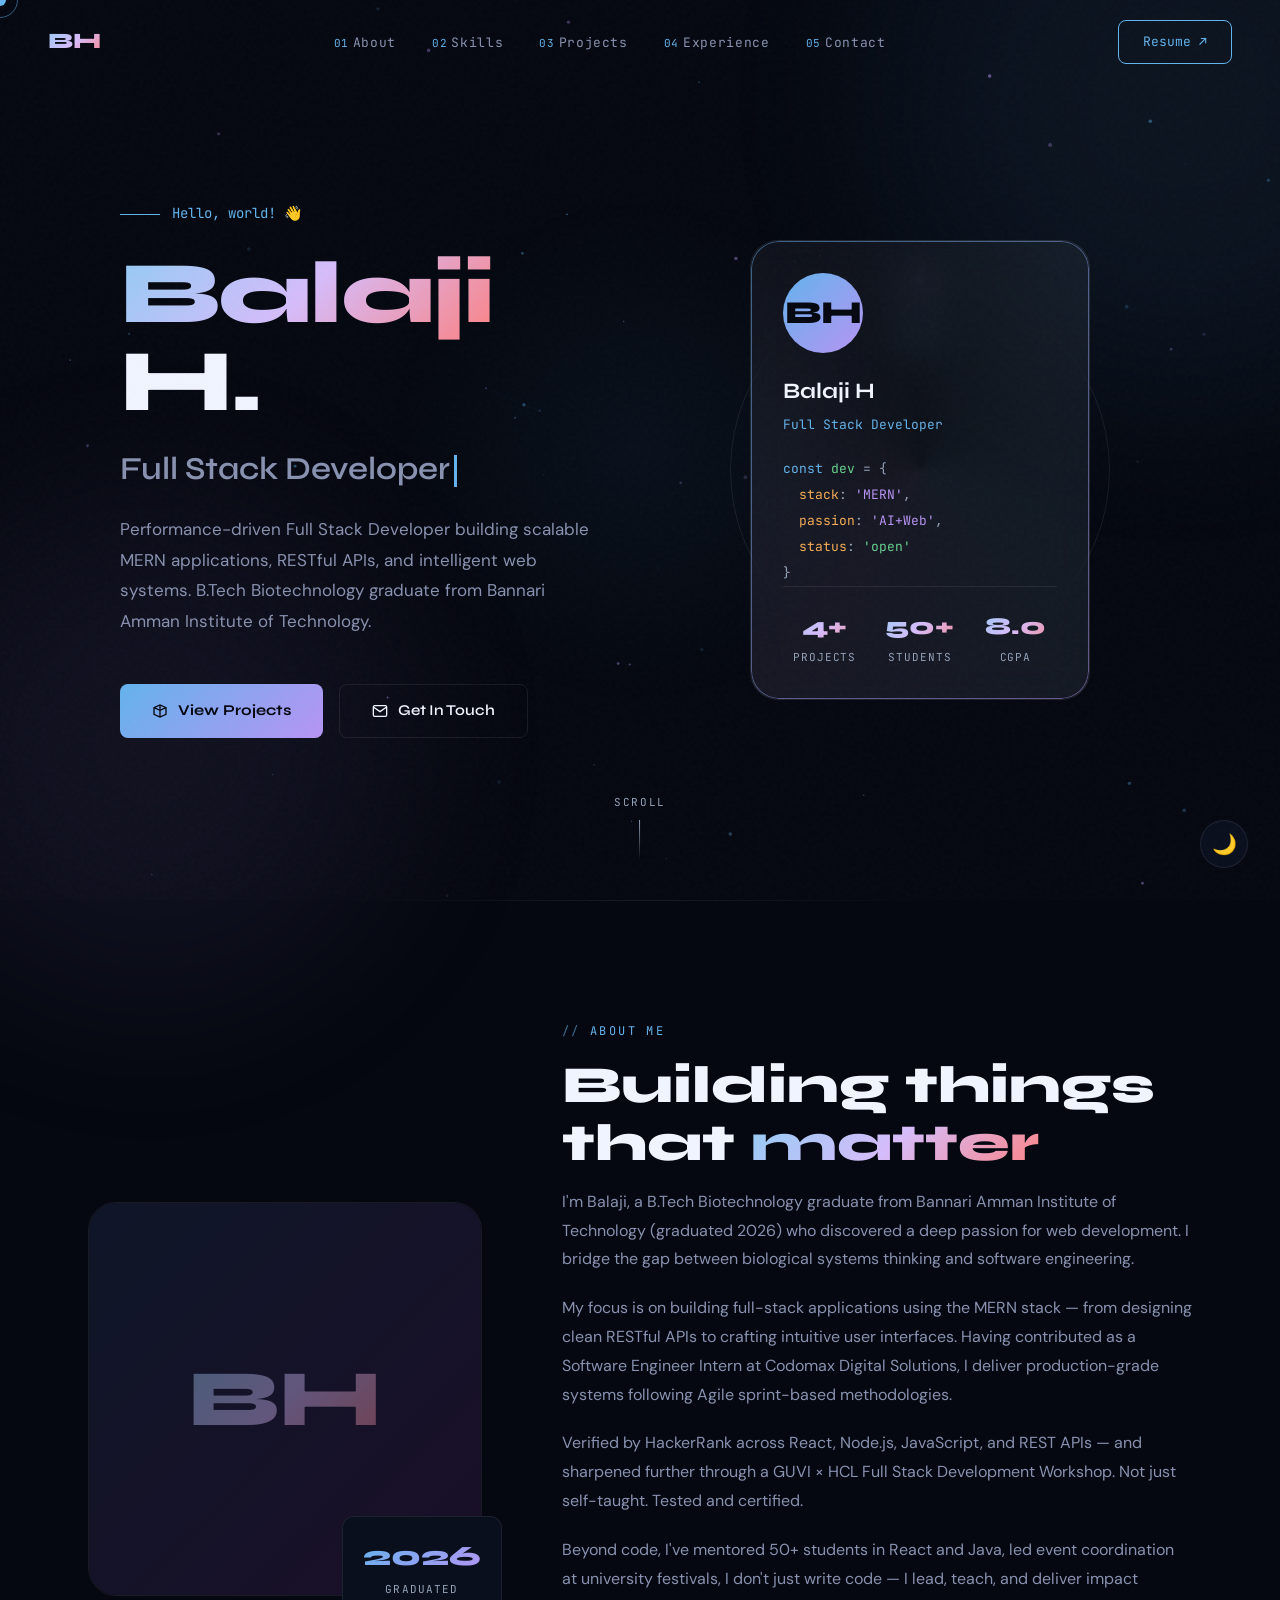
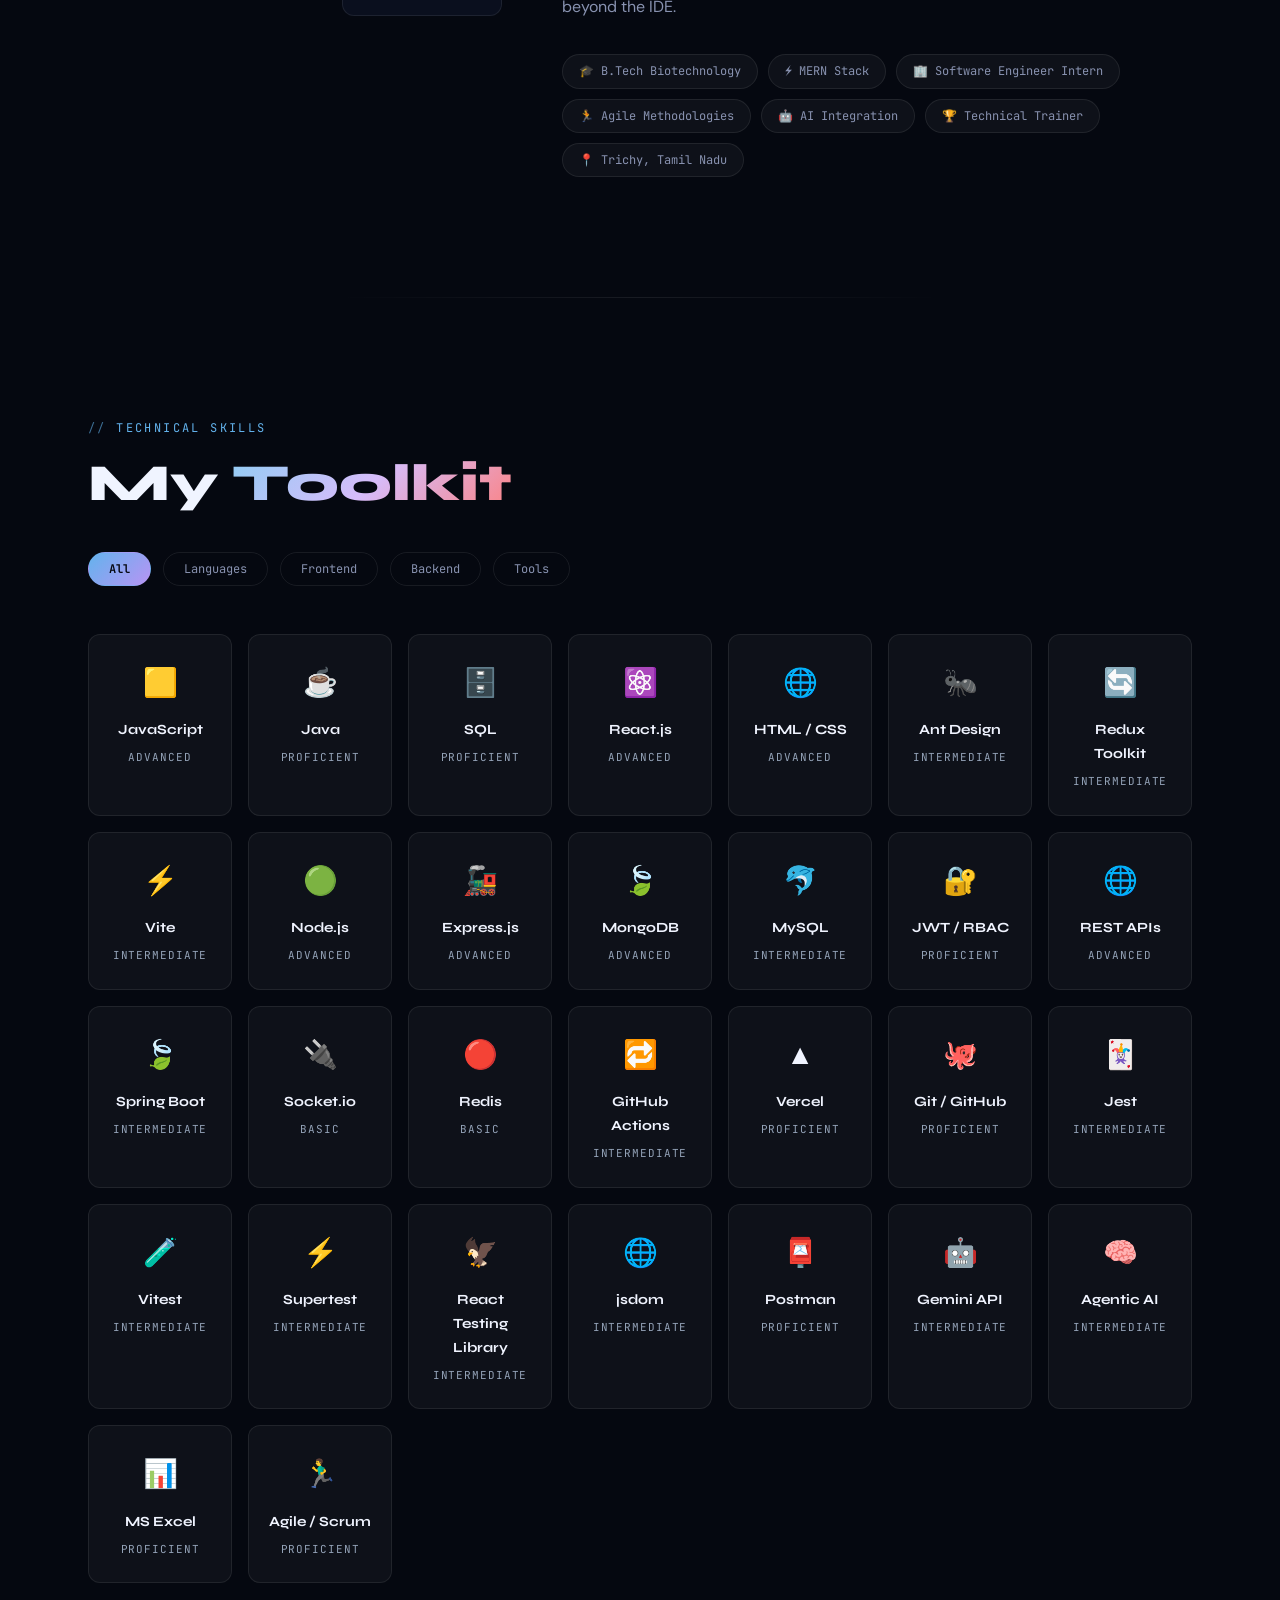
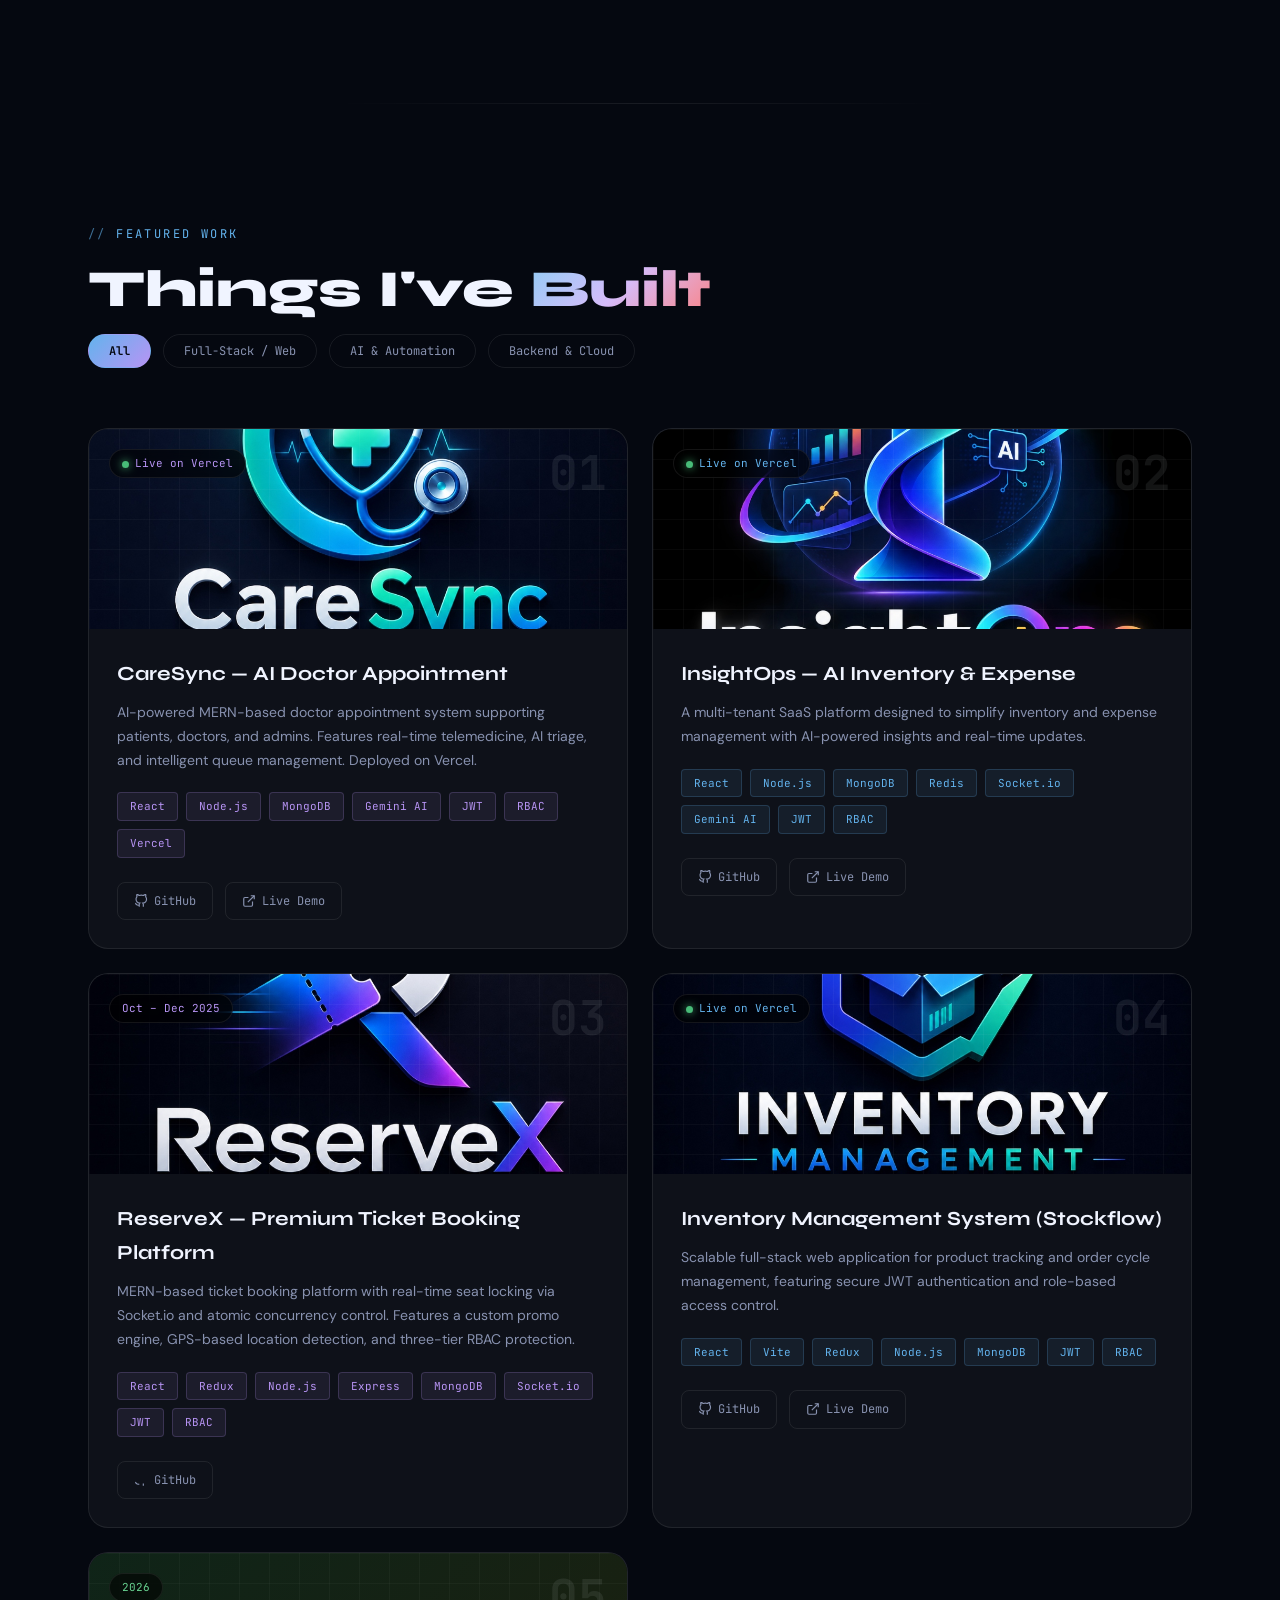
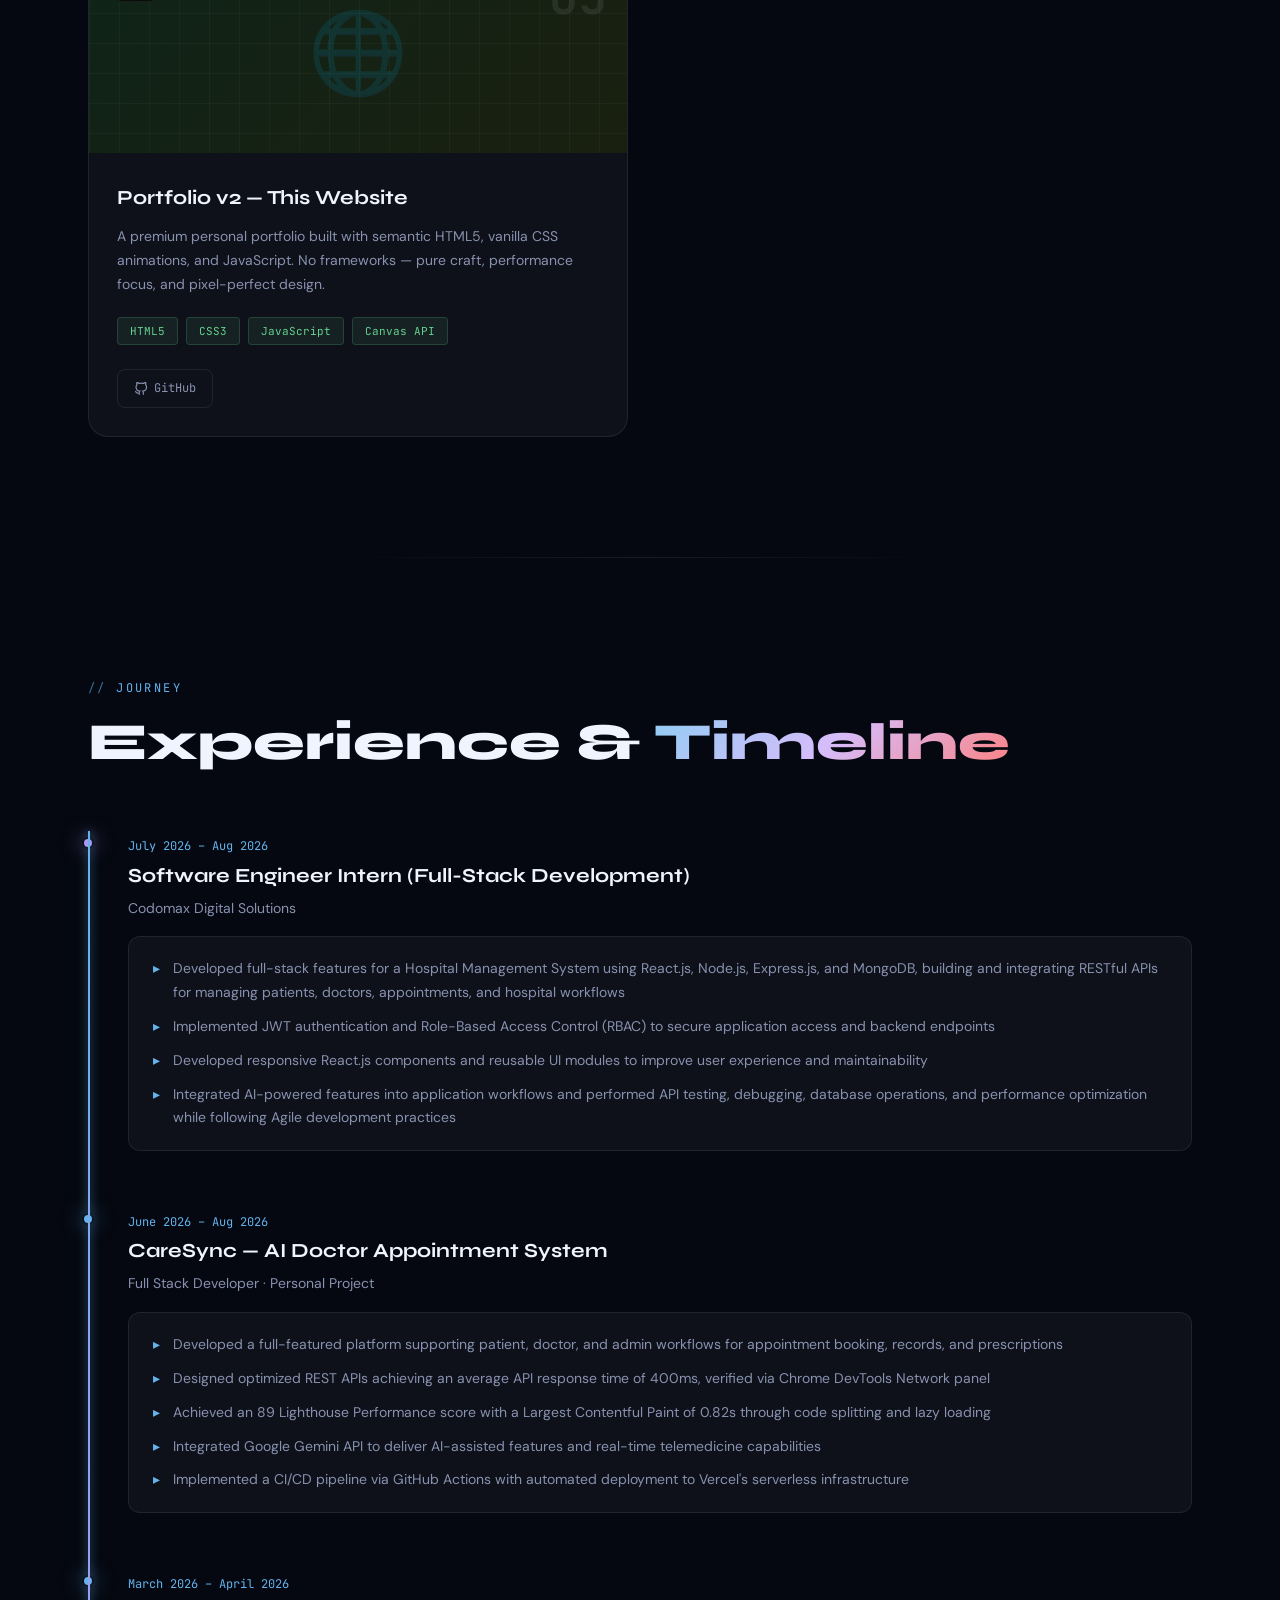
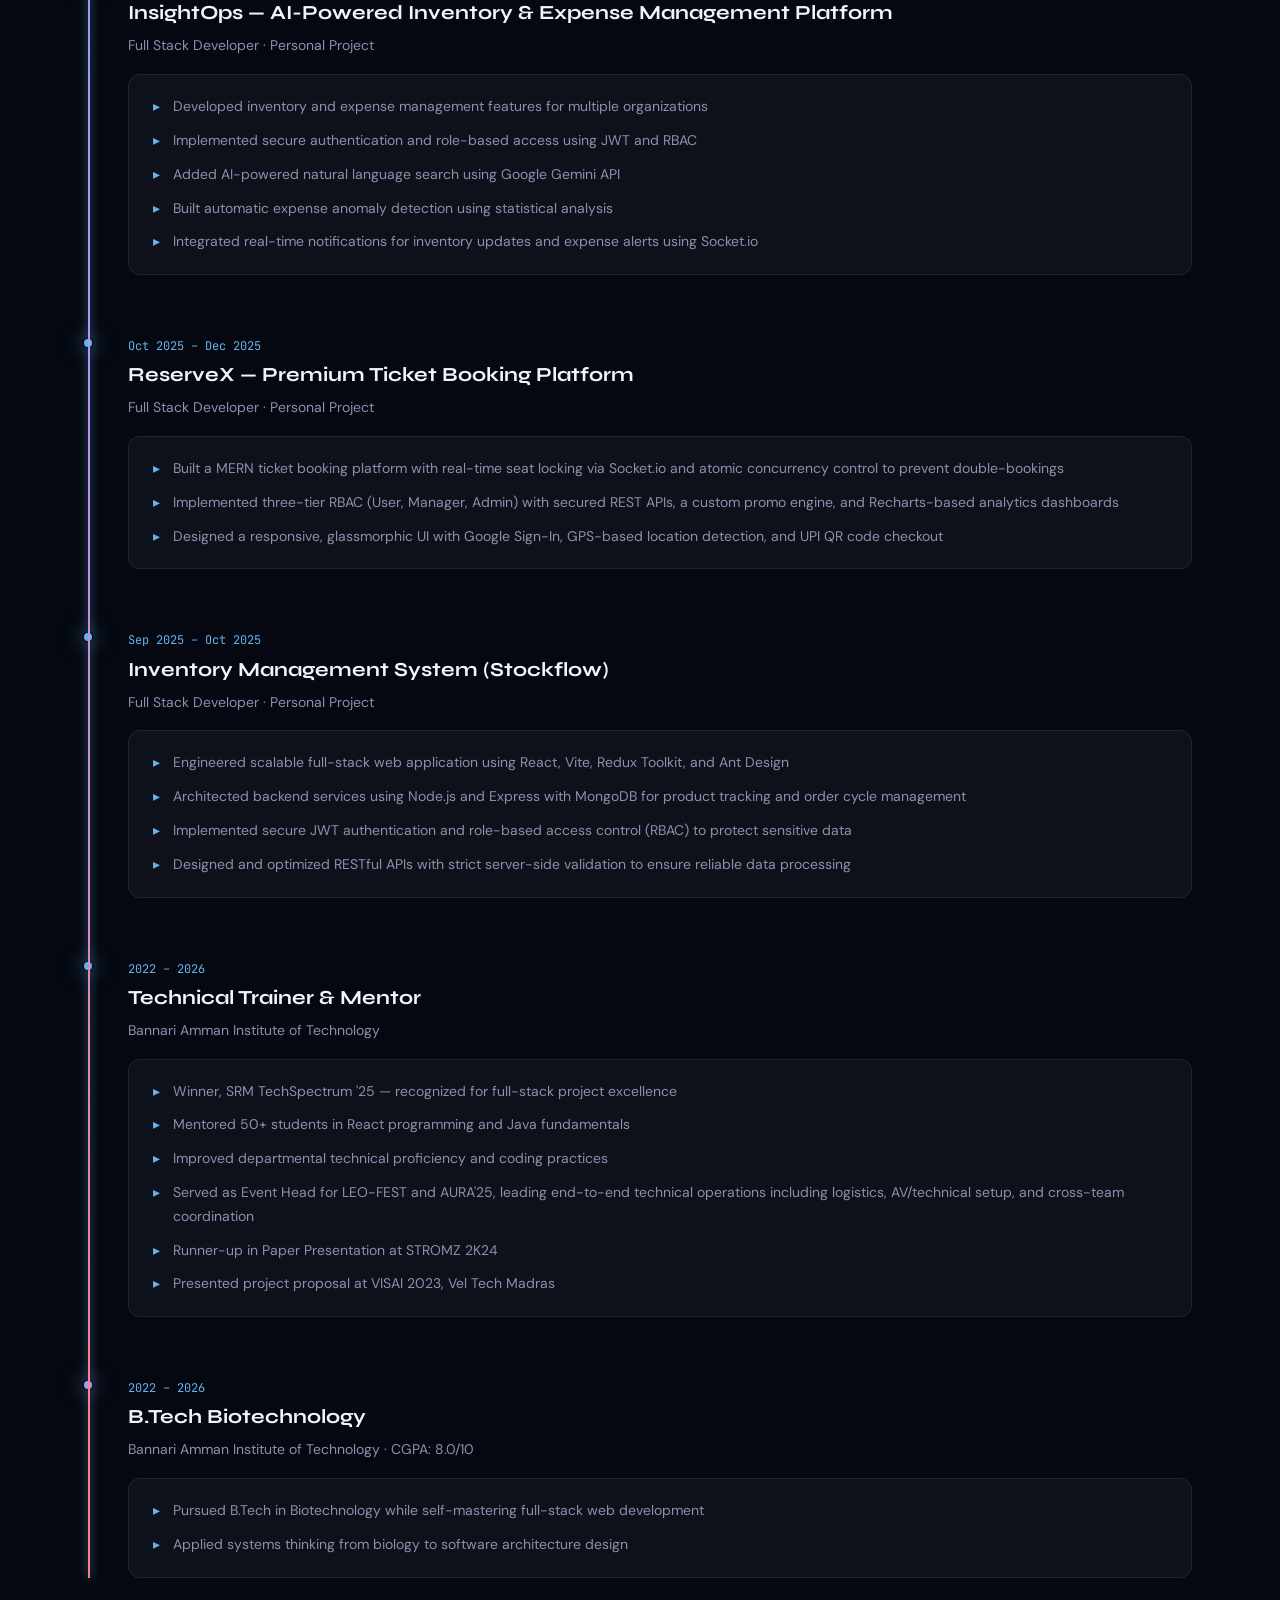
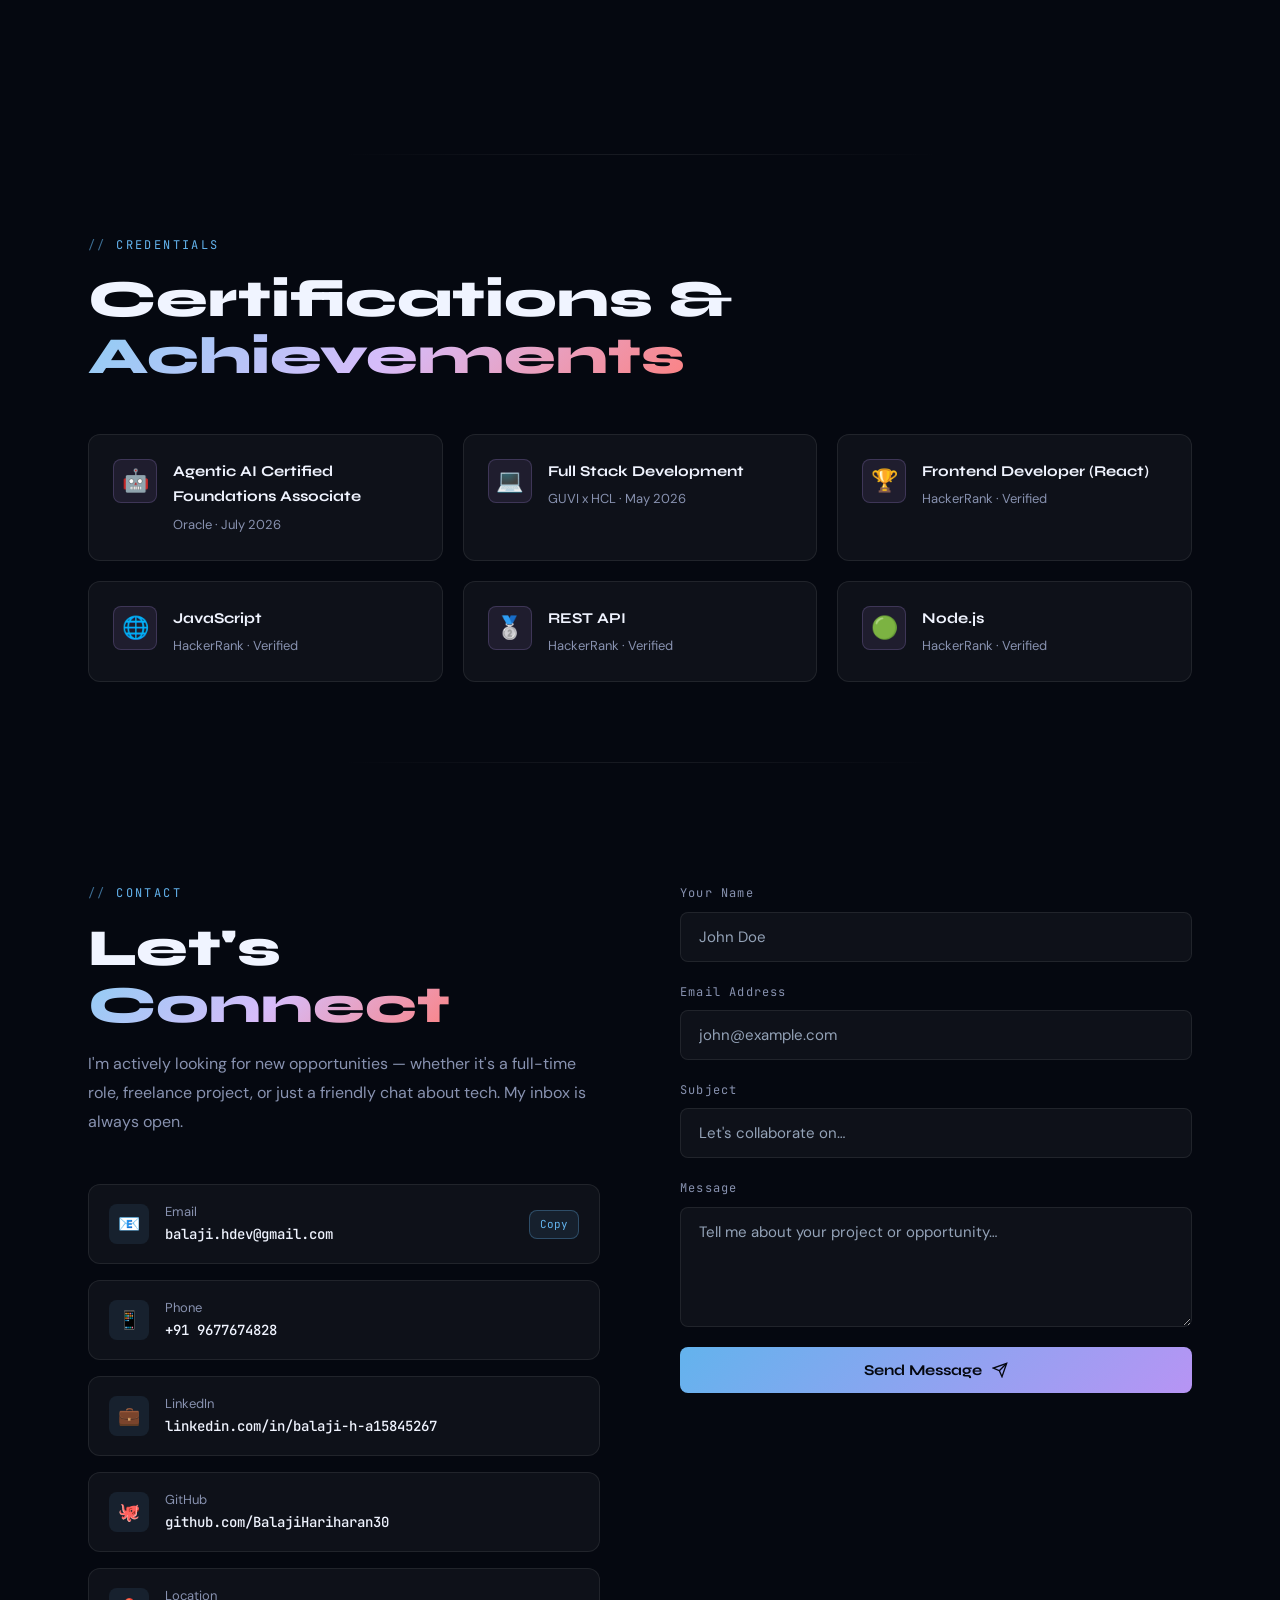
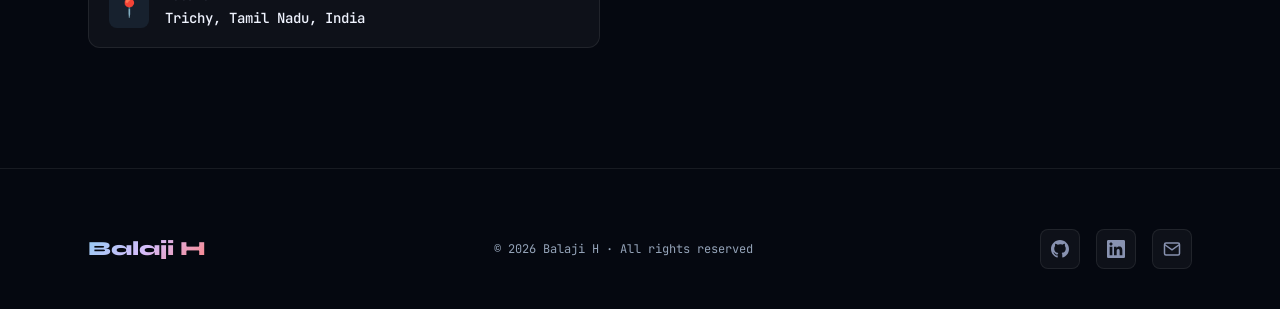
==== commit 18fc802c: "revert: rollback last 2 changes from today to restore stable portfolio state" ====
--- a/index.html
+++ b/index.html
@@ -48,8 +48,8 @@
     </div>
   </div>
 
-  <!-- ===== SCROLL PROGRESS BAR (2px Electric Indigo) ===== -->
-  <div class="scroll-progress-bar" id="scrollProgressBar" role="progressbar" aria-label="Page scroll progress"></div>
+  <!-- ===== SCROLL PROGRESS BAR ===== -->
+  <div id="scrollProgress" role="progressbar" aria-label="Page scroll progress"></div>
 
   <!-- ===== AMBIENT GLOW BLOBS ===== -->
   <div class="blob blob-1" aria-hidden="true"></div>
@@ -263,44 +263,24 @@
   <section id="skills" aria-labelledby="skills-heading">
     <div class="container">
 
-      <div class="reveal section-header-centered">
-        <div class="section-label-accent">TOOLKIT</div>
+      <div class="reveal">
+        <div class="section-label">Technical Skills</div>
         <h2 class="section-title" id="skills-heading">
-          Skills I <span class="highlight-accent">work with</span>.
+          My <span class="highlight">Toolkit</span>
         </h2>
-        <p class="section-subtext">
-          Production-tested technologies across frontend, backend, AI orchestration, and cloud infrastructure.
-        </p>
       </div>
 
-      <!-- Swipeable Category Tabs -->
-      <div class="skills-category-tabs" role="tablist" aria-label="Filter skills by category">
-        <button class="skill-cat-tab active" data-category="all" role="tab" aria-selected="true">All Stack</button>
-        <button class="skill-cat-tab" data-category="frontend" role="tab" aria-selected="false">Frontend</button>
-        <button class="skill-cat-tab" data-category="backend" role="tab" aria-selected="false">Backend</button>
-        <button class="skill-cat-tab" data-category="ai" role="tab" aria-selected="false">AI &amp; Cloud</button>
-        <button class="skill-cat-tab" data-category="tools" role="tab" aria-selected="false">Tools &amp; CI/CD</button>
+      <!-- Filter pills -->
+      <div class="skills-categories reveal" style="transition-delay: 0.1s" role="group" aria-label="Filter skills by category">
+        <button class="cat-pill active" data-filter="all">All</button>
+        <button class="cat-pill" data-filter="lang">Languages</button>
+        <button class="cat-pill" data-filter="frontend">Frontend</button>
+        <button class="cat-pill" data-filter="backend">Backend</button>
+        <button class="cat-pill" data-filter="tools">Tools</button>
       </div>
 
-      <!-- Dual Row Opposing Marquee Stage with edge masks -->
-      <div class="skills-marquee-stage" id="skillsMarqueeStage" aria-label="Interactive skills carousel. Tap a card to flip for details, drag to swipe.">
-        <!-- Row 1: Right to Left -->
-        <div class="marquee-strip-wrap marquee-strip-row1" id="marqueeRow1Wrap">
-          <div class="marquee-strip-track" id="marqueeTrack1">
-            <!-- Dynamic 3D flip cards populated by js/portfolio-master.js -->
-          </div>
-        </div>
-
-        <!-- Row 2: Left to Right -->
-        <div class="marquee-strip-wrap marquee-strip-row2" id="marqueeRow2Wrap">
-          <div class="marquee-strip-track" id="marqueeTrack2">
-            <!-- Dynamic 3D flip cards populated by js/portfolio-master.js -->
-          </div>
-        </div>
-      </div>
-
-      <!-- Skills grid (hidden fallback) -->
-      <div class="skills-grid" id="skillsGrid" style="display: none;">
+      <!-- Skills grid -->
+      <div class="skills-grid" id="skillsGrid">
 
         <!-- Languages -->
         <div class="skill-card lang reveal" style="transition-delay: 0.02s">
@@ -469,239 +449,230 @@
   <!-- ============================================================
        PROJECTS SECTION
   ============================================================ -->
-  <!-- ============================================================
-       PROJECTS SECTION: STACKED CARD DECK (Vertical Scroll)
-  ============================================================ -->
   <section id="projects" aria-labelledby="projects-heading">
     <div class="container">
 
-      <div class="reveal section-header-centered">
-        <div class="section-label-accent">SELECTED WORK</div>
+      <div class="reveal">
+        <div class="section-label">Featured Work</div>
         <h2 class="section-title" id="projects-heading">
-          Projects that <span class="highlight-accent">ship</span>.
+          Things I've <span class="highlight">Built</span>
         </h2>
-        <p class="section-subtext">
-          High-performance full-stack applications, intelligent AI pipelines, and responsive web systems.
-        </p>
       </div>
 
-      <!-- Vertical Sticky Stacked Deck Container -->
-      <div class="project-deck-container" id="projectDeck">
-
-        <!-- Card 1: CareSync -->
-        <article class="deck-card reveal" data-project-id="caresync" style="top: 86px;" tabindex="0" role="button" aria-label="CareSync — AI Doctor Appointment system. Tap for full case study.">
-          <div class="card-status-chip live"><span class="pulse-dot"></span>Live</div>
-          <div class="card-counter-pill">01 / 05</div>
-          <div class="deck-screenshot-swiper">
-            <div class="swiper-track">
-              <div class="swiper-slide"><img src="assets/images/caresync-logo.jpg" alt="CareSync preview" loading="lazy"></div>
-              <div class="swiper-slide"><img src="assets/images/og-preview.png" alt="CareSync dashboard" loading="lazy"></div>
-            </div>
-            <div class="deck-card-gradient"></div>
-            <div class="swiper-dots">
-              <button class="swiper-dot active" aria-label="Slide 1"></button>
-              <button class="swiper-dot" aria-label="Slide 2"></button>
-            </div>
-          </div>
-          <div class="card-body-block">
-            <div>
-              <div class="card-header-row">
-                <div class="card-icon-tile">🩺</div>
-                <h3 class="card-title">CareSync — AI Doctor Appointment</h3>
-              </div>
-              <p class="card-desc">AI-powered MERN healthcare platform orchestrating clinical appointments, Google Gemini symptom triaging, and real-time telemedicine.</p>
-              <div class="card-tech-stack">
-                <span class="card-tech-pill">React.js</span>
-                <span class="card-tech-pill">Node.js</span>
-                <span class="card-tech-pill">MongoDB</span>
-                <span class="card-tech-pill">Gemini AI</span>
-                <span class="card-tech-pill plus">+2</span>
-              </div>
-              <div class="card-meta-row">
-                <span>FULL STACK ENGINEER</span>
-                <span>•</span>
-                <span>2026</span>
-                <span>•</span>
-                <span>HEALTHCARE SAAS</span>
-              </div>
-            </div>
-            <div class="card-action-row">
-              <a href="https://care-sync-pro-lbel.vercel.app/" target="_blank" rel="noopener noreferrer" class="btn-deck-primary" aria-label="Open live demo for CareSync">Live Demo ↗</a>
-              <a href="https://github.com/BalajiHariharan30" target="_blank" rel="noopener noreferrer" class="btn-deck-secondary" aria-label="View CareSync source on GitHub">GitHub ⌥</a>
+      <!-- Filter buttons -->
+      <div class="projects-filters" role="group" aria-label="Filter projects by category">
+        <button class="filter-btn active" data-filter="all" aria-pressed="true">All</button>
+        <button class="filter-btn" data-filter="web" aria-pressed="false">Full-Stack / Web</button>
+        <button class="filter-btn" data-filter="ai" aria-pressed="false">AI &amp; Automation</button>
+        <button class="filter-btn" data-filter="backend" aria-pressed="false">Backend &amp; Cloud</button>
+      </div>
+
+      <!-- Mobile swipe hint -->
+      <div class="mobile-swipe-hint" aria-hidden="true">
+        <svg width="16" height="16" fill="none" stroke="currentColor" stroke-width="2" viewBox="0 0 24 24"><path d="M5 12h14M12 5l7 7-7 7"/></svg>
+        Swipe to browse
+      </div>
+
+      <!-- Projects grid / mobile carousel wrapper -->
+      <div class="projects-carousel-wrap">
+      <div class="projects-grid">
+
+        <!-- Project 1: CareSync -->
+        <article class="project-card reveal" data-tags="web ai backend" style="transition-delay: 0.1s" tabindex="0" role="button" aria-label="View CareSync project details" data-project="caresync">
+          <div class="project-preview">
+            <img src="assets/images/caresync-logo.jpg" class="project-preview-img" loading="lazy" decoding="async" alt="CareSync Logo">
+            <div class="project-preview-grid"></div>
+            <div class="project-number">01</div>
+            <div class="project-tag-floating" style="color: var(--violet);"><span class="live-dot" aria-hidden="true"></span>Live on Vercel</div>
+          </div>
+          <div class="project-body">
+            <h3 class="project-name">CareSync — AI Doctor Appointment</h3>
+            <p class="project-desc">
+              AI-powered MERN-based doctor appointment system supporting patients, doctors, and admins.
+              Features real-time telemedicine, AI triage, and intelligent queue management. Deployed on Vercel.
+            </p>
+            <div class="project-tech">
+              <span class="tech-tag" style="color: var(--violet); background: rgba(183,148,244,0.08); border-color: rgba(183,148,244,0.2);">React</span>
+              <span class="tech-tag" style="color: var(--violet); background: rgba(183,148,244,0.08); border-color: rgba(183,148,244,0.2);">Node.js</span>
+              <span class="tech-tag" style="color: var(--violet); background: rgba(183,148,244,0.08); border-color: rgba(183,148,244,0.2);">MongoDB</span>
+              <span class="tech-tag" style="color: var(--violet); background: rgba(183,148,244,0.08); border-color: rgba(183,148,244,0.2);">Gemini AI</span>
+              <span class="tech-tag" style="color: var(--violet); background: rgba(183,148,244,0.08); border-color: rgba(183,148,244,0.2);">JWT</span>
+              <span class="tech-tag" style="color: var(--violet); background: rgba(183,148,244,0.08); border-color: rgba(183,148,244,0.2);">RBAC</span>
+              <span class="tech-tag" style="color: var(--violet); background: rgba(183,148,244,0.08); border-color: rgba(183,148,244,0.2);">Vercel</span>
+            </div>
+            <div class="project-links">
+              <a href="https://github.com/BalajiHariharan30" class="project-link" target="_blank" rel="noopener noreferrer" aria-label="View CareSync on GitHub">
+                <svg fill="none" stroke="currentColor" stroke-width="2" viewBox="0 0 24 24" aria-hidden="true">
+                  <path d="M9 19c-5 1.5-5-2.5-7-3m14 6v-3.87a3.37 3.37 0 0 0-.94-2.61c3.14-.35 6.44-1.54 6.44-7A5.44 5.44 0 0 0 20 4.77 5.07 5.07 0 0 0 19.91 1S18.73.65 16 2.48a13.38 13.38 0 0 0-7 0C6.27.65 5.09 1 5.09 1A5.07 5.07 0 0 0 5 4.77a5.44 5.44 0 0 0-1.5 3.78c0 5.42 3.3 6.61 6.44 7A3.37 3.37 0 0 0 9 18.13V22"/>
+                </svg>
+                GitHub
+              </a>
+              <a href="https://care-sync-pro-lbel.vercel.app/" class="project-link" target="_blank" rel="noopener noreferrer" aria-label="View CareSync Live Demo">
+                <svg fill="none" stroke="currentColor" stroke-width="2" viewBox="0 0 24 24" aria-hidden="true">
+                  <path d="M18 13v6a2 2 0 0 1-2 2H5a2 2 0 0 1-2-2V8a2 2 0 0 1 2-2h6"/>
+                  <polyline points="15,3 21,3 21,9"/>
+                  <line x1="10" y1="14" x2="21" y2="3"/>
+                </svg>
+                Live Demo
+              </a>
             </div>
           </div>
         </article>
 
-        <!-- Card 2: InsightOps -->
-        <article class="deck-card reveal" data-project-id="insightops" style="top: 100px;" tabindex="0" role="button" aria-label="InsightOps — AI Inventory & Expense SaaS. Tap for full case study.">
-          <div class="card-status-chip live"><span class="pulse-dot"></span>Live</div>
-          <div class="card-counter-pill">02 / 05</div>
-          <div class="deck-screenshot-swiper">
-            <div class="swiper-track">
-              <div class="swiper-slide"><img src="assets/images/insightops-logo.jpg" alt="InsightOps preview" loading="lazy"></div>
-              <div class="swiper-slide"><img src="assets/images/og-preview.png" alt="InsightOps dashboard" loading="lazy"></div>
-            </div>
-            <div class="deck-card-gradient"></div>
-            <div class="swiper-dots">
-              <button class="swiper-dot active" aria-label="Slide 1"></button>
-              <button class="swiper-dot" aria-label="Slide 2"></button>
-            </div>
-          </div>
-          <div class="card-body-block">
-            <div>
-              <div class="card-header-row">
-                <div class="card-icon-tile">📊</div>
-                <h3 class="card-title">InsightOps — AI Inventory &amp; Expense</h3>
-              </div>
-              <p class="card-desc">Multi-tenant cloud dashboard delivering real-time expense anomaly detection, Gemini natural language queries, and live inventory sync.</p>
-              <div class="card-tech-stack">
-                <span class="card-tech-pill">React.js</span>
-                <span class="card-tech-pill">Node.js</span>
-                <span class="card-tech-pill">MongoDB</span>
-                <span class="card-tech-pill">Redis</span>
-                <span class="card-tech-pill plus">+2</span>
-              </div>
-              <div class="card-meta-row">
-                <span>FULL STACK ENGINEER</span>
-                <span>•</span>
-                <span>2026</span>
-                <span>•</span>
-                <span>B2B ANALYTICS</span>
-              </div>
-            </div>
-            <div class="card-action-row">
-              <a href="https://insightops-saas.vercel.app/" target="_blank" rel="noopener noreferrer" class="btn-deck-primary" aria-label="Open live demo for InsightOps">Live Demo ↗</a>
-              <a href="https://github.com/BalajiHariharan30/insightops-saas" target="_blank" rel="noopener noreferrer" class="btn-deck-secondary" aria-label="View InsightOps source on GitHub">GitHub ⌥</a>
+        <!-- Project 2: InsightOps -->
+        <article class="project-card reveal" data-tags="web ai backend" style="transition-delay: 0.15s" tabindex="0" role="button" aria-label="View InsightOps project details" data-project="inventory">
+          <div class="project-preview">
+            <img src="assets/images/insightops-logo.jpg" class="project-preview-img" loading="lazy" decoding="async" alt="InsightOps Logo">
+            <div class="project-preview-grid"></div>
+            <div class="project-number">02</div>
+            <div class="project-tag-floating" style="color: var(--cyan);"><span class="live-dot" aria-hidden="true"></span>Live on Vercel</div>
+          </div>
+          <div class="project-body">
+            <h3 class="project-name">InsightOps — AI Inventory &amp; Expense</h3>
+            <p class="project-desc">
+              A multi-tenant SaaS platform designed to simplify inventory and expense management with AI-powered insights and real-time updates.
+            </p>
+            <div class="project-tech">
+              <span class="tech-tag" style="color: var(--cyan); background: rgba(99,179,237,0.08); border-color: rgba(99,179,237,0.2);">React</span>
+              <span class="tech-tag" style="color: var(--cyan); background: rgba(99,179,237,0.08); border-color: rgba(99,179,237,0.2);">Node.js</span>
+              <span class="tech-tag" style="color: var(--cyan); background: rgba(99,179,237,0.08); border-color: rgba(99,179,237,0.2);">MongoDB</span>
+              <span class="tech-tag" style="color: var(--cyan); background: rgba(99,179,237,0.08); border-color: rgba(99,179,237,0.2);">Redis</span>
+              <span class="tech-tag" style="color: var(--cyan); background: rgba(99,179,237,0.08); border-color: rgba(99,179,237,0.2);">Socket.io</span>
+              <span class="tech-tag" style="color: var(--cyan); background: rgba(99,179,237,0.08); border-color: rgba(99,179,237,0.2);">Gemini AI</span>
+              <span class="tech-tag" style="color: var(--cyan); background: rgba(99,179,237,0.08); border-color: rgba(99,179,237,0.2);">JWT</span>
+              <span class="tech-tag" style="color: var(--cyan); background: rgba(99,179,237,0.08); border-color: rgba(99,179,237,0.2);">RBAC</span>
+            </div>
+            <div class="project-links">
+              <a href="https://github.com/BalajiHariharan30/insightops-saas" class="project-link" target="_blank" rel="noopener noreferrer" aria-label="View InsightOps on GitHub">
+                <svg fill="none" stroke="currentColor" stroke-width="2" viewBox="0 0 24 24" aria-hidden="true">
+                  <path d="M9 19c-5 1.5-5-2.5-7-3m14 6v-3.87a3.37 3.37 0 0 0-.94-2.61c3.14-.35 6.44-1.54 6.44-7A5.44 5.44 0 0 0 20 4.77 5.07 5.07 0 0 0 19.91 1S18.73.65 16 2.48a13.38 13.38 0 0 0-7 0C6.27.65 5.09 1 5.09 1A5.07 5.07 0 0 0 5 4.77a5.44 5.44 0 0 0-1.5 3.78c0 5.42 3.3 6.61 6.44 7A3.37 3.37 0 0 0 9 18.13V22"/>
+                </svg>
+                GitHub
+              </a>
+              <a href="https://insightops-saas.vercel.app/" class="project-link" target="_blank" rel="noopener noreferrer" aria-label="View InsightOps Live Demo">
+                <svg fill="none" stroke="currentColor" stroke-width="2" viewBox="0 0 24 24" aria-hidden="true">
+                  <path d="M18 13v6a2 2 0 0 1-2 2H5a2 2 0 0 1-2-2V8a2 2 0 0 1 2-2h6"/>
+                  <polyline points="15,3 21,3 21,9"/>
+                  <line x1="10" y1="14" x2="21" y2="3"/>
+                </svg>
+                Live Demo
+              </a>
             </div>
           </div>
         </article>
 
-        <!-- Card 3: ReserveX -->
-        <article class="deck-card reveal" data-project-id="reservex" style="top: 114px;" tabindex="0" role="button" aria-label="ReserveX — Ticket Booking Platform. Tap for full case study.">
-          <div class="card-status-chip"><span class="pulse-dot"></span>Case Study</div>
-          <div class="card-counter-pill">03 / 05</div>
-          <div class="deck-screenshot-swiper">
-            <div class="swiper-track">
-              <div class="swiper-slide"><img src="assets/images/reservex-logo.jpg" alt="ReserveX preview" loading="lazy"></div>
-              <div class="swiper-slide"><img src="assets/images/og-preview.png" alt="ReserveX seat selection" loading="lazy"></div>
-            </div>
-            <div class="deck-card-gradient"></div>
-            <div class="swiper-dots">
-              <button class="swiper-dot active" aria-label="Slide 1"></button>
-              <button class="swiper-dot" aria-label="Slide 2"></button>
-            </div>
-          </div>
-          <div class="card-body-block">
-            <div>
-              <div class="card-header-row">
-                <div class="card-icon-tile">🎟️</div>
-                <h3 class="card-title">ReserveX — Ticket Booking Platform</h3>
-              </div>
-              <p class="card-desc">High-concurrency event reservation portal featuring real-time seat locking via Socket.io and atomic concurrency double-booking prevention.</p>
-              <div class="card-tech-stack">
-                <span class="card-tech-pill">React.js</span>
-                <span class="card-tech-pill">Redux</span>
-                <span class="card-tech-pill">Node.js</span>
-                <span class="card-tech-pill">Express</span>
-                <span class="card-tech-pill plus">+2</span>
-              </div>
-              <div class="card-meta-row">
-                <span>FULL STACK ENGINEER</span>
-                <span>•</span>
-                <span>2025</span>
-                <span>•</span>
-                <span>TICKETING SAAS</span>
-              </div>
-            </div>
-            <div class="card-action-row" style="grid-template-columns: 1fr;">
-              <a href="https://github.com/BalajiHariharan30" target="_blank" rel="noopener noreferrer" class="btn-deck-secondary" aria-label="View ReserveX source on GitHub">GitHub Repository ⌥</a>
+        <!-- Project 3: ReserveX -->
+        <article class="project-card reveal" data-tags="web backend" style="transition-delay: 0.2s">
+          <div class="project-preview">
+            <img src="assets/images/reservex-logo.jpg" class="project-preview-img" loading="lazy" decoding="async" alt="ReserveX Logo">
+            <div class="project-preview-grid"></div>
+            <div class="project-number">03</div>
+            <div class="project-tag-floating" style="color: var(--violet);">Oct – Dec 2025</div>
+          </div>
+          <div class="project-body">
+            <h3 class="project-name">ReserveX — Premium Ticket Booking Platform</h3>
+            <p class="project-desc">
+              MERN-based ticket booking platform with real-time seat locking via Socket.io and atomic concurrency control.
+              Features a custom promo engine, GPS-based location detection, and three-tier RBAC protection.
+            </p>
+            <div class="project-tech">
+              <span class="tech-tag" style="color: var(--violet); background: rgba(183,148,244,0.08); border-color: rgba(183,148,244,0.2);">React</span>
+              <span class="tech-tag" style="color: var(--violet); background: rgba(183,148,244,0.08); border-color: rgba(183,148,244,0.2);">Redux</span>
+              <span class="tech-tag" style="color: var(--violet); background: rgba(183,148,244,0.08); border-color: rgba(183,148,244,0.2);">Node.js</span>
+              <span class="tech-tag" style="color: var(--violet); background: rgba(183,148,244,0.08); border-color: rgba(183,148,244,0.2);">Express</span>
+              <span class="tech-tag" style="color: var(--violet); background: rgba(183,148,244,0.08); border-color: rgba(183,148,244,0.2);">MongoDB</span>
+              <span class="tech-tag" style="color: var(--violet); background: rgba(183,148,244,0.08); border-color: rgba(183,148,244,0.2);">Socket.io</span>
+              <span class="tech-tag" style="color: var(--violet); background: rgba(183,148,244,0.08); border-color: rgba(183,148,244,0.2);">JWT</span>
+              <span class="tech-tag" style="color: var(--violet); background: rgba(183,148,244,0.08); border-color: rgba(183,148,244,0.2);">RBAC</span>
+            </div>
+            <div class="project-links">
+              <a href="https://github.com/BalajiHariharan30" class="project-link" target="_blank" rel="noopener noreferrer" aria-label="View ReserveX on GitHub">
+                <svg fill="none" stroke="currentColor" stroke-width="2" viewBox="0 0 24 24" aria-hidden="true">
+                  <path d="M9 19c-5 1.5-5-2.5-7-3m14 6v-3.87a3.37(3.37 0 0 0-.94-2.61c3.14-.35 6.44-1.54 6.44-7A5.44 5.44 0 0 0 20 4.77 5.07 5.07 0 0 0 19.91 1S18.73.65 16 2.48a13.38 13.38 0 0 0-7 0C6.27.65 5.09 1 5.09 1A5.07 5.07 0 0 0 5 4.77a5.44 5.44 0 0 0-1.5 3.78c0 5.42 3.3 6.61 6.44 7A3.37 3.37 0 0 0 9 18.13V22"/>
+                </svg>
+                GitHub
+              </a>
             </div>
           </div>
         </article>
 
-        <!-- Card 4: Stockflow -->
-        <article class="deck-card reveal" data-project-id="stockflow" style="top: 128px;" tabindex="0" role="button" aria-label="Stockflow — Supply Chain System. Tap for full case study.">
-          <div class="card-status-chip live"><span class="pulse-dot"></span>Live</div>
-          <div class="card-counter-pill">04 / 05</div>
-          <div class="deck-screenshot-swiper">
-            <div class="swiper-track">
-              <div class="swiper-slide"><img src="assets/images/inventory-logo.jpg" alt="Stockflow preview" loading="lazy"></div>
-              <div class="swiper-slide"><img src="assets/images/og-preview.png" alt="Stockflow inventory sheet" loading="lazy"></div>
-            </div>
-            <div class="deck-card-gradient"></div>
-            <div class="swiper-dots">
-              <button class="swiper-dot active" aria-label="Slide 1"></button>
-              <button class="swiper-dot" aria-label="Slide 2"></button>
-            </div>
-          </div>
-          <div class="card-body-block">
-            <div>
-              <div class="card-header-row">
-                <div class="card-icon-tile">📦</div>
-                <h3 class="card-title">Stockflow — Supply Chain System</h3>
-              </div>
-              <p class="card-desc">Scalable supply chain engine managing warehouse inventories, vendor dispatch workflows, and automated restock alerts with strict RBAC security.</p>
-              <div class="card-tech-stack">
-                <span class="card-tech-pill">React</span>
-                <span class="card-tech-pill">Vite</span>
-                <span class="card-tech-pill">Redux</span>
-                <span class="card-tech-pill">Node.js</span>
-                <span class="card-tech-pill plus">+2</span>
-              </div>
-              <div class="card-meta-row">
-                <span>FULL STACK DEVELOPER</span>
-                <span>•</span>
-                <span>2025</span>
-                <span>•</span>
-                <span>SUPPLY CHAIN</span>
-              </div>
-            </div>
-            <div class="card-action-row">
-              <a href="https://inventory-management-pcw8.vercel.app/" target="_blank" rel="noopener noreferrer" class="btn-deck-primary" aria-label="Open live demo for Stockflow">Live Demo ↗</a>
-              <a href="https://github.com/BalajiHariharan30" target="_blank" rel="noopener noreferrer" class="btn-deck-secondary" aria-label="View Stockflow source on GitHub">GitHub ⌥</a>
+        <!-- Project 4: Inventory Management -->
+        <article class="project-card reveal" data-tags="web backend" style="transition-delay: 0.25s" tabindex="0" role="button" aria-label="View Inventory Management System project details" data-project="inventory">
+          <div class="project-preview">
+            <img src="assets/images/inventory-logo.jpg" class="project-preview-img" loading="lazy" decoding="async" alt="Inventory Management Logo">
+            <div class="project-preview-grid"></div>
+            <div class="project-number">04</div>
+            <div class="project-tag-floating" style="color: var(--cyan);"><span class="live-dot" aria-hidden="true"></span>Live on Vercel</div>
+          </div>
+          <div class="project-body">
+            <h3 class="project-name">Inventory Management System (Stockflow)</h3>
+            <p class="project-desc">
+              Scalable full-stack web application for product tracking and order cycle management,
+              featuring secure JWT authentication and role-based access control.
+            </p>
+            <div class="project-tech">
+              <span class="tech-tag">React</span>
+              <span class="tech-tag">Vite</span>
+              <span class="tech-tag">Redux</span>
+              <span class="tech-tag">Node.js</span>
+              <span class="tech-tag">MongoDB</span>
+              <span class="tech-tag">JWT</span>
+              <span class="tech-tag">RBAC</span>
+            </div>
+            <div class="project-links">
+              <a href="https://github.com/BalajiHariharan30" class="project-link" target="_blank" rel="noopener noreferrer" aria-label="View Inventory Management System on GitHub">
+                <svg fill="none" stroke="currentColor" stroke-width="2" viewBox="0 0 24 24" aria-hidden="true">
+                  <path d="M9 19c-5 1.5-5-2.5-7-3m14 6v-3.87a3.37 3.37 0 0 0-.94-2.61c3.14-.35 6.44-1.54 6.44-7A5.44 5.44 0 0 0 20 4.77 5.07 5.07 0 0 0 19.91 1S18.73.65 16 2.48a13.38 13.38 0 0 0-7 0C6.27.65 5.09 1 5.09 1A5.07 5.07 0 0 0 5 4.77a5.44 5.44 0 0 0-1.5 3.78c0 5.42 3.3 6.61 6.44 7A3.37 3.37 0 0 0 9 18.13V22"/>
+                </svg>
+                GitHub
+              </a>
+              <a href="https://inventory-management-pcw8.vercel.app/" class="project-link" target="_blank" rel="noopener noreferrer" aria-label="View Inventory Management System Live Demo">
+                <svg fill="none" stroke="currentColor" stroke-width="2" viewBox="0 0 24 24" aria-hidden="true">
+                  <path d="M18 13v6a2 2 0 0 1-2 2H5a2 2 0 0 1-2-2V8a2 2 0 0 1 2-2h6"/>
+                  <polyline points="15,3 21,3 21,9"/>
+                  <line x1="10" y1="14" x2="21" y2="3"/>
+                </svg>
+                Live Demo
+              </a>
             </div>
           </div>
         </article>
 
-        <!-- Card 5: Portfolio v2 -->
-        <article class="deck-card reveal" data-project-id="portfolio" style="top: 142px;" tabindex="0" role="button" aria-label="Portfolio v2 — Touch-Native Experience. Tap for full case study.">
-          <div class="card-status-chip live"><span class="pulse-dot"></span>Live</div>
-          <div class="card-counter-pill">05 / 05</div>
-          <div class="deck-screenshot-swiper">
-            <div class="swiper-track">
-              <div class="swiper-slide"><img src="assets/images/og-preview.png" alt="Portfolio v2 preview" loading="lazy"></div>
-            </div>
-            <div class="deck-card-gradient"></div>
-          </div>
-          <div class="card-body-block">
-            <div>
-              <div class="card-header-row">
-                <div class="card-icon-tile">⚡</div>
-                <h3 class="card-title">Portfolio v2 — Touch-Native</h3>
-              </div>
-              <p class="card-desc">Touch-native personal portfolio featuring a stacked card deck, infinite bi-directional marquee, and haptic spring interactions.</p>
-              <div class="card-tech-stack">
-                <span class="card-tech-pill">HTML5</span>
-                <span class="card-tech-pill">CSS3</span>
-                <span class="card-tech-pill">JavaScript</span>
-                <span class="card-tech-pill">Canvas API</span>
-              </div>
-              <div class="card-meta-row">
-                <span>CREATIVE ENGINEER</span>
-                <span>•</span>
-                <span>2026</span>
-                <span>•</span>
-                <span>PERSONAL WEBSITE</span>
-              </div>
-            </div>
-            <div class="card-action-row">
-              <a href="https://balaji-portfolio-alpha.vercel.app/" target="_blank" rel="noopener noreferrer" class="btn-deck-primary" aria-label="Open live demo for Portfolio v2">Live Demo ↗</a>
-              <a href="https://github.com/BalajiHariharan30/balaji-portfolio" target="_blank" rel="noopener noreferrer" class="btn-deck-secondary" aria-label="View Portfolio source on GitHub">GitHub ⌥</a>
+        <!-- Project 5: Portfolio -->
+        <article class="project-card reveal" data-tags="web" style="transition-delay: 0.3s">
+          <div class="project-preview" style="background: linear-gradient(135deg, #0f2418, #1a2010);">
+            <div class="project-preview-grid"></div>
+            <div class="project-preview-bg">
+              <div class="project-preview-icon">🌐</div>
+            </div>
+            <div class="project-number">05</div>
+            <div class="project-tag-floating" style="color: var(--emerald);">2026</div>
+          </div>
+          <div class="project-body">
+            <h3 class="project-name">Portfolio v2 — This Website</h3>
+            <p class="project-desc">
+              A premium personal portfolio built with semantic HTML5, vanilla CSS animations, and
+              JavaScript. No frameworks — pure craft, performance focus, and pixel-perfect design.
+            </p>
+            <div class="project-tech">
+              <span class="tech-tag" style="color: var(--emerald); background: rgba(104,211,145,0.08); border-color: rgba(104,211,145,0.2);">HTML5</span>
+              <span class="tech-tag" style="color: var(--emerald); background: rgba(104,211,145,0.08); border-color: rgba(104,211,145,0.2);">CSS3</span>
+              <span class="tech-tag" style="color: var(--emerald); background: rgba(104,211,145,0.08); border-color: rgba(104,211,145,0.2);">JavaScript</span>
+              <span class="tech-tag" style="color: var(--emerald); background: rgba(104,211,145,0.08); border-color: rgba(104,211,145,0.2);">Canvas API</span>
+            </div>
+            <div class="project-links">
+              <a href="https://github.com/BalajiHariharan30" class="project-link" target="_blank" rel="noopener noreferrer" aria-label="View Portfolio on GitHub">
+                <svg fill="none" stroke="currentColor" stroke-width="2" viewBox="0 0 24 24" aria-hidden="true">
+                  <path d="M9 19c-5 1.5-5-2.5-7-3m14 6v-3.87a3.37 3.37 0 0 0-.94-2.61c3.14-.35 6.44-1.54 6.44-7A5.44 5.44 0 0 0 20 4.77 5.07 5.07 0 0 0 19.91 1S18.73.65 16 2.48a13.38 13.38 0 0 0-7 0C6.27.65 5.09 1 5.09 1A5.07 5.07 0 0 0 5 4.77a5.44 5.44 0 0 0-1.5 3.78c0 5.42 3.3 6.61 6.44 7A3.37 3.37 0 0 0 9 18.13V22"/>
+                </svg>
+                GitHub
+              </a>
             </div>
           </div>
         </article>
 
-      </div><!-- .project-deck-container -->
+      </div><!-- .projects-grid -->
+      </div><!-- .projects-carousel-wrap -->
     </div>
   </section>
 
@@ -1043,50 +1014,10 @@
     </div>
   </div>
 
-  <!-- ===== CASE STUDY DRAGGABLE BOTTOM SHEET ===== -->
-  <div class="case-study-sheet-backdrop" id="caseStudyBackdrop" tabindex="-1"></div>
-  <div class="case-study-bottom-sheet" id="caseStudySheet" role="dialog" aria-modal="true" aria-label="Project Case Study">
-    <div class="sheet-pull-handle-wrap" id="sheetPullHandle">
-      <div class="sheet-pull-handle"></div>
-    </div>
-    <div id="caseStudySheetContent">
-      <!-- Injected dynamically by js/portfolio-master.js -->
-    </div>
-  </div>
-
-  <!-- ===== MOBILE STICKY GLASS BOTTOM NAVIGATION ===== -->
-  <nav class="mobile-bottom-nav" id="mobileBottomNav" aria-label="Mobile Navigation">
-    <div class="mobile-bottom-nav-inner">
-      <div class="mob-nav-pill-indicator" id="mobNavIndicator"></div>
-      <a href="#hero" class="mob-nav-item active" data-section="hero">
-        <span class="mob-nav-icon">🏠</span>
-        <span>Home</span>
-      </a>
-      <a href="#projects" class="mob-nav-item" data-section="projects">
-        <span class="mob-nav-icon">⚡</span>
-        <span>Work</span>
-      </a>
-      <a href="#skills" class="mob-nav-item" data-section="skills">
-        <span class="mob-nav-icon">🛠️</span>
-        <span>Skills</span>
-      </a>
-      <a href="#about" class="mob-nav-item" data-section="about">
-        <span class="mob-nav-icon">👤</span>
-        <span>About</span>
-      </a>
-      <a href="#contact" class="mob-nav-item" data-section="contact">
-        <span class="mob-nav-icon">✉️</span>
-        <span>Contact</span>
-      </a>
-    </div>
-  </nav>
-
   <!-- ===== THEME TOGGLE ===== -->
   <button class="theme-toggle" id="themeToggle" aria-label="Toggle light/dark theme" title="Toggle theme">🌙</button>
 
-  <!-- ===== MAIN SCRIPTS (deferred for performance) ===== -->
+  <!-- ===== MAIN SCRIPT (deferred for performance) ===== -->
   <script src="js/script.js" defer></script>
-  <!-- ===== MASTER ENGINE: Touch-Native Stacking Deck, 3D Flip Marquee & Mobile Nav ===== -->
-  <script src="js/portfolio-master.js" defer></script>
 </body>
 </html>
--- a/css/styles.css
+++ b/css/styles.css
@@ -2263,913 +2263,5 @@
   }
 }
 
-/* ===== PORTFOLIO MASTER: MOBILE-FIRST, TOUCH-NATIVE, ANIMATED ===== */
-
-:root {
-  --accent: #5B5BFF; /* Electric indigo */
-  --accent-glow: #8B7CFF;
-  --text-cinematic: #F5F5F7;
-  --muted-cinematic: rgba(245, 245, 247, 0.6);
-}
-
-.highlight-accent {
-  color: var(--accent) !important;
-  text-shadow: 0 0 24px rgba(91, 91, 255, 0.45);
-}
-
-.section-label-accent {
-  font-family: var(--font-mono);
-  font-size: 11px;
-  text-transform: uppercase;
-  letter-spacing: 0.12em;
-  color: var(--accent);
-  font-weight: 600;
-  margin-bottom: 8px;
-}
-
-.section-header-centered {
-  text-align: center;
-  max-width: 600px;
-  margin: 0 auto 48px;
-}
-
-.section-subtext {
-  font-size: clamp(13px, 1.6vw, 15px);
-  color: var(--text-secondary);
-  margin-top: 10px;
-  line-height: 1.6;
-}
-
-/* -------------------------------------------------------------
-   1. TOP SCROLL PROGRESS BAR (2px Electric Indigo)
-   ------------------------------------------------------------- */
-.scroll-progress-bar {
-  position: fixed;
-  top: 0;
-  left: 0;
-  height: 2px;
-  width: 0%;
-  background: linear-gradient(90deg, var(--accent), var(--accent-glow));
-  box-shadow: 0 0 10px var(--accent);
-  z-index: 9999;
-  transition: width 0.1s linear;
-  pointer-events: none;
-}
-
-/* -------------------------------------------------------------
-   2. MOBILE STICKY GLASS BOTTOM NAVIGATION
-   ------------------------------------------------------------- */
-.mobile-bottom-nav {
-  position: fixed;
-  bottom: 16px;
-  left: 50%;
-  transform: translateX(-50%);
-  z-index: 1000;
-  width: min(390px, 92vw);
-  border-radius: 999px;
-  background: rgba(12, 16, 28, 0.85);
-  backdrop-filter: blur(16px);
-  -webkit-backdrop-filter: blur(16px);
-  border: 1px solid rgba(255, 255, 255, 0.1);
-  padding: 6px;
-  box-shadow: 0 12px 36px rgba(0, 0, 0, 0.55), 0 0 0 1px rgba(91, 91, 255, 0.1);
-  transition: transform 0.35s cubic-bezier(0.2, 0.8, 0.2, 1), opacity 0.35s ease;
-}
-
-.mobile-bottom-nav.nav-hidden {
-  transform: translate(-50%, 100px);
-  opacity: 0;
-  pointer-events: none;
-}
-
-.mobile-bottom-nav-inner {
-  display: flex;
-  align-items: center;
-  justify-content: space-around;
-  position: relative;
-}
-
-.mob-nav-item {
-  position: relative;
-  z-index: 2;
-  display: flex;
-  flex-direction: column;
-  align-items: center;
-  justify-content: center;
-  min-height: 44px;
-  min-width: 48px;
-  padding: 4px 8px;
-  text-decoration: none;
-  color: rgba(245, 245, 247, 0.6);
-  font-family: var(--font-mono);
-  font-size: 10px;
-  transition: color 0.2s ease;
-  user-select: none;
-}
-
-.mob-nav-item.active {
-  color: #fff;
-}
-
-.mob-nav-icon {
-  font-size: 16px;
-  line-height: 1;
-  margin-bottom: 2px;
-}
-
-.mob-nav-pill-indicator {
-  position: absolute;
-  top: 0;
-  left: 0;
-  height: 100%;
-  background: rgba(91, 91, 255, 0.25);
-  border: 1px solid rgba(91, 91, 255, 0.5);
-  box-shadow: 0 0 14px rgba(91, 91, 255, 0.35);
-  border-radius: 999px;
-  z-index: 1;
-  transition: transform 0.3s cubic-bezier(0.2, 0.8, 0.2, 1), width 0.3s cubic-bezier(0.2, 0.8, 0.2, 1);
-  pointer-events: none;
-}
-
-@media (min-width: 769px) {
-  .mobile-bottom-nav {
-    display: none !important;
-  }
-}
-
-/* -------------------------------------------------------------
-   3. PROJECTS SECTION: STACKED CARD DECK (Vertical Scroll)
-   ------------------------------------------------------------- */
-.project-deck-container {
-  position: relative;
-  width: 100%;
-  max-width: 480px;
-  margin: 0 auto;
-  display: flex;
-  flex-direction: column;
-  gap: 32px;
-  padding-bottom: 80px;
-}
-
-.deck-card {
-  position: sticky;
-  width: 100%;
-  aspect-ratio: 3 / 4.4;
-  max-height: 640px;
-  border-radius: 28px;
-  background: #0d111d;
-  border: 1px solid rgba(255, 255, 255, 0.08);
-  box-shadow: 0 20px 50px rgba(0, 0, 0, 0.65), 0 0 0 1px rgba(255, 255, 255, 0.04);
-  overflow: hidden;
-  display: flex;
-  flex-direction: column;
-  cursor: pointer;
-  user-select: none;
-  transition: transform 0.2s cubic-bezier(0.2, 0.8, 0.2, 1), filter 0.2s ease, border-color 0.3s ease;
-  will-change: transform, filter;
-}
-
-.deck-card:hover,
-.deck-card:focus-visible {
-  border-color: rgba(91, 91, 255, 0.4);
-  box-shadow: 0 24px 60px rgba(0, 0, 0, 0.8), 0 0 24px rgba(91, 91, 255, 0.2);
-}
-
-/* Screenshot Swiper inside Card */
-.deck-screenshot-swiper {
-  position: relative;
-  width: 100%;
-  height: 52%;
-  min-height: 220px;
-  overflow: hidden;
-  touch-action: pan-y;
-}
-
-.swiper-track {
-  display: flex;
-  width: 100%;
-  height: 100%;
-  transition: transform 0.35s cubic-bezier(0.2, 0.8, 0.2, 1);
-}
-
-.swiper-slide {
-  flex: 0 0 100%;
-  width: 100%;
-  height: 100%;
-  position: relative;
-}
-
-.swiper-slide img {
-  width: 100%;
-  height: 100%;
-  object-fit: cover;
-  display: block;
-  pointer-events: none;
-  user-select: none;
-}
-
-.deck-card-gradient {
-  position: absolute;
-  inset: 0;
-  background: linear-gradient(to top, rgba(13, 17, 29, 0.98) 0%, rgba(13, 17, 29, 0.45) 45%, transparent 100%);
-  pointer-events: none;
-}
-
-.deck-screenshot-swiper.is-peeking img {
-  transform: scale(1.05);
-  transition: transform 0.3s ease;
-}
-
-/* Top badges */
-.card-status-chip {
-  position: absolute;
-  top: 14px;
-  left: 14px;
-  z-index: 10;
-  display: inline-flex;
-  align-items: center;
-  gap: 6px;
-  font-family: var(--font-mono);
-  font-size: 11px;
-  font-weight: 500;
-  padding: 4px 12px;
-  border-radius: 999px;
-  background: rgba(0, 0, 0, 0.65);
-  backdrop-filter: blur(12px);
-  -webkit-backdrop-filter: blur(12px);
-  border: 1px solid rgba(255, 255, 255, 0.12);
-  color: #F5F5F7;
-}
-
-.card-status-chip .pulse-dot {
-  width: 7px;
-  height: 7px;
-  border-radius: 999px;
-  background: #68D391;
-  box-shadow: 0 0 8px #68D391;
-  animation: pulseDot 2s infinite;
-}
-
-@keyframes pulseDot {
-  0%, 100% { opacity: 1; transform: scale(1); }
-  50% { opacity: 0.4; transform: scale(0.8); }
-}
-
-.card-counter-pill {
-  position: absolute;
-  top: 14px;
-  right: 14px;
-  z-index: 10;
-  font-family: var(--font-mono);
-  font-size: 11px;
-  font-weight: 500;
-  padding: 4px 12px;
-  border-radius: 999px;
-  background: rgba(0, 0, 0, 0.65);
-  backdrop-filter: blur(12px);
-  -webkit-backdrop-filter: blur(12px);
-  border: 1px solid rgba(255, 255, 255, 0.12);
-  color: rgba(245, 245, 247, 0.85);
-}
-
-/* Swiper dots */
-.swiper-dots {
-  position: absolute;
-  bottom: 12px;
-  right: 16px;
-  display: flex;
-  align-items: center;
-  gap: 6px;
-  z-index: 10;
-}
-
-.swiper-dot {
-  width: 6px;
-  height: 6px;
-  border-radius: 999px;
-  background: rgba(255, 255, 255, 0.35);
-  border: none;
-  padding: 0;
-  cursor: pointer;
-  transition: all 0.3s ease;
-}
-
-.swiper-dot.active {
-  width: 20px;
-  background: var(--accent);
-  box-shadow: 0 0 8px var(--accent);
-}
-
-/* Card Bottom Content Block */
-.card-body-block {
-  padding: 20px 24px 22px;
-  display: flex;
-  flex-direction: column;
-  justify-content: space-between;
-  flex: 1;
-  position: relative;
-  z-index: 5;
-}
-
-.card-header-row {
-  display: flex;
-  align-items: center;
-  gap: 12px;
-  margin-bottom: 8px;
-}
-
-.card-icon-tile {
-  width: 44px;
-  height: 44px;
-  min-width: 44px;
-  border-radius: 16px;
-  background: rgba(255, 255, 255, 0.06);
-  border: 1px solid rgba(255, 255, 255, 0.12);
-  display: flex;
-  align-items: center;
-  justify-content: center;
-  font-size: 20px;
-  box-shadow: inset 0 1px 0 rgba(255, 255, 255, 0.1);
-}
-
-.card-title {
-  font-family: var(--font-display);
-  font-size: clamp(18px, 4vw, 22px);
-  font-weight: 600;
-  color: #F5F5F7;
-  line-height: 1.3;
-}
-
-.card-desc {
-  font-size: 13px;
-  color: rgba(245, 245, 247, 0.7);
-  line-height: 1.5;
-  margin-bottom: 12px;
-  display: -webkit-box;
-  -webkit-line-clamp: 2;
-  -webkit-box-orient: vertical;
-  overflow: hidden;
-}
-
-.card-tech-stack {
-  display: flex;
-  flex-wrap: wrap;
-  gap: 6px;
-  margin-bottom: 12px;
-}
-
-.card-tech-pill {
-  font-family: var(--font-mono);
-  font-size: 11px;
-  padding: 3px 9px;
-  border-radius: 999px;
-  background: rgba(255, 255, 255, 0.05);
-  border: 1px solid rgba(255, 255, 255, 0.1);
-  color: rgba(245, 245, 247, 0.85);
-}
-
-.card-tech-pill.plus {
-  background: rgba(91, 91, 255, 0.15);
-  color: var(--accent);
-  border-color: rgba(91, 91, 255, 0.35);
-  font-weight: 600;
-}
-
-.card-meta-row {
-  display: flex;
-  align-items: center;
-  gap: 8px;
-  font-family: var(--font-mono);
-  font-size: 10px;
-  text-transform: uppercase;
-  letter-spacing: 0.08em;
-  color: rgba(245, 245, 247, 0.45);
-  padding-top: 10px;
-  border-top: 1px solid rgba(255, 255, 255, 0.06);
-  margin-bottom: 16px;
-}
-
-/* Action buttons: 50/50, min 48px tap target */
-.card-action-row {
-  display: grid;
-  grid-template-columns: 1fr 1fr;
-  gap: 10px;
-  margin-top: auto;
-}
-
-.btn-deck-primary {
-  min-height: 48px;
-  padding: 12px 16px;
-  border-radius: 999px;
-  background: var(--accent);
-  color: #fff;
-  text-decoration: none;
-  font-weight: 600;
-  font-size: 13px;
-  display: flex;
-  align-items: center;
-  justify-content: center;
-  gap: 6px;
-  box-shadow: 0 4px 16px rgba(91, 91, 255, 0.38);
-  transition: transform 0.2s cubic-bezier(0.2, 0.8, 0.2, 1), box-shadow 0.2s ease;
-}
-
-.btn-deck-primary:active {
-  transform: scale(0.96);
-  box-shadow: 0 2px 8px rgba(91, 91, 255, 0.5);
-}
-
-.btn-deck-secondary {
-  min-height: 48px;
-  padding: 12px 16px;
-  border-radius: 999px;
-  background: rgba(255, 255, 255, 0.06);
-  border: 1px solid rgba(255, 255, 255, 0.12);
-  color: #F5F5F7;
-  text-decoration: none;
-  font-weight: 600;
-  font-size: 13px;
-  display: flex;
-  align-items: center;
-  justify-content: center;
-  gap: 6px;
-  transition: transform 0.2s cubic-bezier(0.2, 0.8, 0.2, 1), background 0.2s ease;
-}
-
-.btn-deck-secondary:active {
-  transform: scale(0.96);
-  background: rgba(255, 255, 255, 0.12);
-}
-
-/* -------------------------------------------------------------
-   4. DRAGGABLE CASE STUDY BOTTOM SHEET
-   ------------------------------------------------------------- */
-.case-study-sheet-backdrop {
-  position: fixed;
-  inset: 0;
-  background: rgba(0, 0, 0, 0.7);
-  backdrop-filter: blur(12px);
-  -webkit-backdrop-filter: blur(12px);
-  z-index: 10000;
-  opacity: 0;
-  pointer-events: none;
-  transition: opacity 0.3s ease;
-}
-
-.case-study-sheet-backdrop.is-open {
-  opacity: 1;
-  pointer-events: auto;
-}
-
-.case-study-bottom-sheet {
-  position: fixed;
-  bottom: 0;
-  left: 50%;
-  transform: translate3d(-50%, 100%, 0);
-  width: min(600px, 100vw);
-  max-height: 86vh;
-  background: #0c101a;
-  border-top: 1px solid rgba(255, 255, 255, 0.14);
-  border-left: 1px solid rgba(255, 255, 255, 0.08);
-  border-right: 1px solid rgba(255, 255, 255, 0.08);
-  border-radius: 32px 32px 0 0;
-  padding: 16px 24px 32px;
-  z-index: 10001;
-  overflow-y: auto;
-  touch-action: pan-y;
-  box-shadow: 0 -16px 48px rgba(0, 0, 0, 0.8);
-  transition: transform 0.35s cubic-bezier(0.2, 0.8, 0.2, 1);
-}
-
-.case-study-bottom-sheet.is-open {
-  transform: translate3d(-50%, 0, 0);
-}
-
-.sheet-pull-handle-wrap {
-  width: 100%;
-  padding: 8px 0 16px;
-  cursor: grab;
-  display: flex;
-  justify-content: center;
-}
-
-.sheet-pull-handle {
-  width: 48px;
-  height: 5px;
-  border-radius: 999px;
-  background: rgba(255, 255, 255, 0.25);
-}
-
-.sheet-header {
-  display: flex;
-  align-items: flex-start;
-  justify-content: space-between;
-  gap: 16px;
-  margin-bottom: 16px;
-}
-
-.sheet-title-row {
-  display: flex;
-  align-items: center;
-  gap: 12px;
-}
-
-.sheet-icon {
-  font-size: 32px;
-}
-
-.sheet-title {
-  font-family: var(--font-display);
-  font-size: 20px;
-  font-weight: 700;
-  color: #F5F5F7;
-}
-
-.sheet-role-badge {
-  font-family: var(--font-mono);
-  font-size: 11px;
-  color: var(--accent);
-  display: block;
-  margin-top: 2px;
-}
-
-.sheet-close-btn {
-  width: 32px;
-  height: 32px;
-  border-radius: 999px;
-  background: rgba(255, 255, 255, 0.08);
-  border: 1px solid rgba(255, 255, 255, 0.12);
-  color: #fff;
-  display: flex;
-  align-items: center;
-  justify-content: center;
-  font-size: 18px;
-  cursor: pointer;
-}
-
-.sheet-desc {
-  font-size: 13.5px;
-  color: rgba(245, 245, 247, 0.8);
-  line-height: 1.6;
-  margin-bottom: 20px;
-}
-
-.sheet-card {
-  padding: 16px;
-  border-radius: 18px;
-  background: rgba(255, 255, 255, 0.03);
-  border: 1px solid rgba(255, 255, 255, 0.06);
-  margin-bottom: 14px;
-}
-
-.sheet-card-label {
-  font-family: var(--font-mono);
-  font-size: 11px;
-  text-transform: uppercase;
-  letter-spacing: 0.08em;
-  margin-bottom: 4px;
-  font-weight: 600;
-}
-
-.sheet-card-label.problem { color: #FC8181; }
-.sheet-card-label.solution { color: #68D391; }
-
-.sheet-card-text {
-  font-size: 13px;
-  color: rgba(245, 245, 247, 0.75);
-  line-height: 1.55;
-}
-
-.sheet-section {
-  margin-bottom: 20px;
-}
-
-.sheet-section-title {
-  font-family: var(--font-mono);
-  font-size: 11px;
-  text-transform: uppercase;
-  letter-spacing: 0.08em;
-  color: var(--accent);
-  margin-bottom: 10px;
-  font-weight: 600;
-}
-
-.sheet-section-title.results {
-  color: #D6BCFA;
-}
-
-.sheet-feature-list {
-  list-style: none;
-  display: flex;
-  flex-direction: column;
-  gap: 8px;
-}
-
-.sheet-feature-list li {
-  font-size: 13px;
-  color: rgba(245, 245, 247, 0.8);
-  display: flex;
-  align-items: flex-start;
-  gap: 8px;
-  line-height: 1.5;
-}
-
-.sheet-feature-list .bullet { color: var(--accent); }
-.sheet-feature-list .bullet-check { color: #68D391; }
-
-.sheet-actions {
-  display: grid;
-  grid-template-columns: 1fr 1fr;
-  gap: 12px;
-  margin-top: 24px;
-  padding-top: 16px;
-  border-top: 1px solid rgba(255, 255, 255, 0.08);
-}
-
-/* -------------------------------------------------------------
-   5. SKILLS SECTION: DUAL-ROW OPPOSING MARQUEE + 3D FLIP
-   ------------------------------------------------------------- */
-.skills-category-tabs {
-  display: flex;
-  align-items: center;
-  gap: 8px;
-  overflow-x: auto;
-  scrollbar-width: none;
-  padding: 4px 4px 16px;
-  max-width: 600px;
-  margin: 0 auto 28px;
-  touch-action: pan-x;
-}
-
-.skills-category-tabs::-webkit-scrollbar { display: none; }
-
-.skill-cat-tab {
-  min-height: 44px;
-  padding: 10px 18px;
-  border-radius: 999px;
-  font-family: var(--font-mono);
-  font-size: 12px;
-  font-weight: 500;
-  white-space: nowrap;
-  background: rgba(255, 255, 255, 0.04);
-  border: 1px solid rgba(255, 255, 255, 0.08);
-  color: rgba(245, 245, 247, 0.7);
-  cursor: pointer;
-  transition: all 0.25s cubic-bezier(0.2, 0.8, 0.2, 1);
-  user-select: none;
-}
-
-.skill-cat-tab.active {
-  background: var(--accent);
-  color: #fff;
-  border-color: var(--accent);
-  box-shadow: 0 4px 16px rgba(91, 91, 255, 0.4);
-  transform: scale(1.04);
-}
-
-/* Dual-row marquee stage with edge fades */
-.skills-marquee-stage {
-  position: relative;
-  width: 100%;
-  display: flex;
-  flex-direction: column;
-  gap: 20px;
-  overflow: hidden;
-  mask-image: linear-gradient(to right, transparent, #000 8%, #000 92%, transparent);
-  -webkit-mask-image: linear-gradient(to right, transparent, #000 8%, #000 92%, transparent);
-  padding: 8px 0;
-}
-
-.marquee-strip-wrap {
-  width: 100%;
-  overflow: hidden;
-  cursor: grab;
-}
-
-.marquee-strip-wrap:active {
-  cursor: grabbing;
-}
-
-.marquee-strip-track {
-  display: flex;
-  width: max-content;
-  gap: 16px;
-  will-change: transform;
-}
-
-/* 3D Flip Skill Cards */
-.skill-flip-card {
-  position: relative;
-  width: clamp(155px, 42vw, 175px);
-  height: clamp(195px, 50vw, 215px);
-  flex-shrink: 0;
-  perspective: 1000px;
-  cursor: pointer;
-  user-select: none;
-  border-radius: 24px;
-  outline: none;
-}
-
-.skill-flip-inner {
-  position: relative;
-  width: 100%;
-  height: 100%;
-  border-radius: 24px;
-  transform-style: preserve-3d;
-  transition: transform 0.5s cubic-bezier(0.2, 0.8, 0.2, 1), box-shadow 0.3s ease;
-}
-
-.skill-flip-card.is-flipped .skill-flip-inner {
-  transform: rotateY(180deg) scale(1.06);
-}
-
-/* FRONT FACE */
-.skill-flip-front,
-.skill-flip-back {
-  position: absolute;
-  inset: 0;
-  border-radius: 24px;
-  backface-visibility: hidden;
-  -webkit-backface-visibility: hidden;
-  padding: 16px;
-  display: flex;
-  flex-direction: column;
-  justify-content: space-between;
-  border: 1px solid rgba(255, 255, 255, 0.08);
-  background: rgba(12, 16, 28, 0.88);
-  backdrop-filter: blur(14px);
-  -webkit-backdrop-filter: blur(14px);
-  box-shadow: 0 10px 24px rgba(0, 0, 0, 0.35);
-}
-
-.skill-flip-front {
-  background: linear-gradient(135deg, rgba(255, 255, 255, 0.05) 0%, rgba(255, 255, 255, 0.02) 100%), #0c101c;
-}
-
-.skill-front-top {
-  display: flex;
-  align-items: center;
-  justify-content: space-between;
-}
-
-.skill-card-icon {
-  font-size: 28px;
-  filter: drop-shadow(0 2px 8px rgba(0, 0, 0, 0.4));
-}
-
-.skill-ring-wrap {
-  position: relative;
-  width: 32px;
-  height: 32px;
-  display: flex;
-  align-items: center;
-  justify-content: center;
-}
-
-.skill-ring-svg {
-  width: 100%;
-  height: 100%;
-  transform: rotate(-90deg);
-}
-
-.skill-ring-svg .ring-bg {
-  stroke: rgba(255, 255, 255, 0.1);
-  stroke-width: 3.5;
-  fill: none;
-}
-
-.skill-ring-svg .ring-fill {
-  stroke: var(--accent);
-  stroke-width: 3.5;
-  stroke-linecap: round;
-  fill: none;
-  filter: drop-shadow(0 0 4px var(--accent));
-}
-
-.ring-val {
-  position: absolute;
-  font-family: var(--font-mono);
-  font-size: 9px;
-  font-weight: 700;
-  color: rgba(255, 255, 255, 0.9);
-}
-
-.skill-front-mid {
-  margin-top: 4px;
-}
-
-.skill-card-name {
-  font-family: var(--font-display);
-  font-size: 15px;
-  font-weight: 600;
-  color: #F5F5F7;
-  line-height: 1.2;
-}
-
-.skill-card-builds {
-  font-size: 10px;
-  color: rgba(245, 245, 247, 0.6);
-  line-height: 1.4;
-  margin-top: 4px;
-  display: -webkit-box;
-  -webkit-line-clamp: 2;
-  -webkit-box-orient: vertical;
-  overflow: hidden;
-}
-
-.skill-front-foot {
-  display: flex;
-  align-items: center;
-  justify-content: space-between;
-  padding-top: 6px;
-  border-top: 1px solid rgba(255, 255, 255, 0.06);
-  font-family: var(--font-mono);
-  font-size: 9px;
-  color: var(--accent);
-  font-weight: 600;
-}
-
-/* BACK FACE */
-.skill-flip-back {
-  transform: rotateY(180deg);
-  background: linear-gradient(135deg, rgba(91, 91, 255, 0.15) 0%, rgba(12, 16, 28, 0.95) 100%), #0c101c;
-  border-color: rgba(91, 91, 255, 0.4);
-  box-shadow: 0 16px 36px rgba(0, 0, 0, 0.6), 0 0 20px rgba(91, 91, 255, 0.25);
-}
-
-.skill-back-top {
-  display: flex;
-  align-items: center;
-  justify-content: space-between;
-  margin-bottom: 6px;
-}
-
-.skill-back-badge {
-  font-family: var(--font-mono);
-  font-size: 10px;
-  font-weight: 700;
-  color: var(--accent);
-}
-
-.skill-back-yrs {
-  font-family: var(--font-mono);
-  font-size: 10px;
-  color: rgba(255, 255, 255, 0.85);
-}
-
-.skill-back-note {
-  font-size: 10.5px;
-  color: rgba(245, 245, 247, 0.8);
-  line-height: 1.4;
-  margin-bottom: 8px;
-}
-
-.skill-back-foot {
-  margin-top: auto;
-}
-
-.skill-back-label {
-  font-family: var(--font-mono);
-  font-size: 9px;
-  text-transform: uppercase;
-  color: rgba(245, 245, 247, 0.5);
-  display: block;
-  margin-bottom: 4px;
-}
-
-.skill-back-tags {
-  display: flex;
-  flex-wrap: wrap;
-  gap: 4px;
-}
-
-.skill-proj-tag {
-  font-family: var(--font-mono);
-  font-size: 9px;
-  font-weight: 600;
-  padding: 2px 7px;
-  border-radius: 999px;
-  background: rgba(91, 91, 255, 0.2);
-  color: var(--accent);
-  border: 1px solid rgba(91, 91, 255, 0.35);
-  text-decoration: none;
-  cursor: pointer;
-}
-
-.skill-proj-tag:hover {
-  background: var(--accent);
-  color: #fff;
-}
-
-/* Accessibility: prefers-reduced-motion */
-@media (prefers-reduced-motion: reduce) {
-  .deck-card {
-    position: relative !important;
-    transform: none !important;
-    filter: none !important;
-  }
-  .marquee-strip-track {
-    animation: none !important;
-  }
-}
-
+
+
--- a/css/styles.css
+++ b/css/styles.css
@@ -2263,913 +2263,5 @@
   }
 }
 
-/* ===== PORTFOLIO MASTER: MOBILE-FIRST, TOUCH-NATIVE, ANIMATED ===== */
-
-:root {
-  --accent: #5B5BFF; /* Electric indigo */
-  --accent-glow: #8B7CFF;
-  --text-cinematic: #F5F5F7;
-  --muted-cinematic: rgba(245, 245, 247, 0.6);
-}
-
-.highlight-accent {
-  color: var(--accent) !important;
-  text-shadow: 0 0 24px rgba(91, 91, 255, 0.45);
-}
-
-.section-label-accent {
-  font-family: var(--font-mono);
-  font-size: 11px;
-  text-transform: uppercase;
-  letter-spacing: 0.12em;
-  color: var(--accent);
-  font-weight: 600;
-  margin-bottom: 8px;
-}
-
-.section-header-centered {
-  text-align: center;
-  max-width: 600px;
-  margin: 0 auto 48px;
-}
-
-.section-subtext {
-  font-size: clamp(13px, 1.6vw, 15px);
-  color: var(--text-secondary);
-  margin-top: 10px;
-  line-height: 1.6;
-}
-
-/* -------------------------------------------------------------
-   1. TOP SCROLL PROGRESS BAR (2px Electric Indigo)
-   ------------------------------------------------------------- */
-.scroll-progress-bar {
-  position: fixed;
-  top: 0;
-  left: 0;
-  height: 2px;
-  width: 0%;
-  background: linear-gradient(90deg, var(--accent), var(--accent-glow));
-  box-shadow: 0 0 10px var(--accent);
-  z-index: 9999;
-  transition: width 0.1s linear;
-  pointer-events: none;
-}
-
-/* -------------------------------------------------------------
-   2. MOBILE STICKY GLASS BOTTOM NAVIGATION
-   ------------------------------------------------------------- */
-.mobile-bottom-nav {
-  position: fixed;
-  bottom: 16px;
-  left: 50%;
-  transform: translateX(-50%);
-  z-index: 1000;
-  width: min(390px, 92vw);
-  border-radius: 999px;
-  background: rgba(12, 16, 28, 0.85);
-  backdrop-filter: blur(16px);
-  -webkit-backdrop-filter: blur(16px);
-  border: 1px solid rgba(255, 255, 255, 0.1);
-  padding: 6px;
-  box-shadow: 0 12px 36px rgba(0, 0, 0, 0.55), 0 0 0 1px rgba(91, 91, 255, 0.1);
-  transition: transform 0.35s cubic-bezier(0.2, 0.8, 0.2, 1), opacity 0.35s ease;
-}
-
-.mobile-bottom-nav.nav-hidden {
-  transform: translate(-50%, 100px);
-  opacity: 0;
-  pointer-events: none;
-}
-
-.mobile-bottom-nav-inner {
-  display: flex;
-  align-items: center;
-  justify-content: space-around;
-  position: relative;
-}
-
-.mob-nav-item {
-  position: relative;
-  z-index: 2;
-  display: flex;
-  flex-direction: column;
-  align-items: center;
-  justify-content: center;
-  min-height: 44px;
-  min-width: 48px;
-  padding: 4px 8px;
-  text-decoration: none;
-  color: rgba(245, 245, 247, 0.6);
-  font-family: var(--font-mono);
-  font-size: 10px;
-  transition: color 0.2s ease;
-  user-select: none;
-}
-
-.mob-nav-item.active {
-  color: #fff;
-}
-
-.mob-nav-icon {
-  font-size: 16px;
-  line-height: 1;
-  margin-bottom: 2px;
-}
-
-.mob-nav-pill-indicator {
-  position: absolute;
-  top: 0;
-  left: 0;
-  height: 100%;
-  background: rgba(91, 91, 255, 0.25);
-  border: 1px solid rgba(91, 91, 255, 0.5);
-  box-shadow: 0 0 14px rgba(91, 91, 255, 0.35);
-  border-radius: 999px;
-  z-index: 1;
-  transition: transform 0.3s cubic-bezier(0.2, 0.8, 0.2, 1), width 0.3s cubic-bezier(0.2, 0.8, 0.2, 1);
-  pointer-events: none;
-}
-
-@media (min-width: 769px) {
-  .mobile-bottom-nav {
-    display: none !important;
-  }
-}
-
-/* -------------------------------------------------------------
-   3. PROJECTS SECTION: STACKED CARD DECK (Vertical Scroll)
-   ------------------------------------------------------------- */
-.project-deck-container {
-  position: relative;
-  width: 100%;
-  max-width: 480px;
-  margin: 0 auto;
-  display: flex;
-  flex-direction: column;
-  gap: 32px;
-  padding-bottom: 80px;
-}
-
-.deck-card {
-  position: sticky;
-  width: 100%;
-  aspect-ratio: 3 / 4.4;
-  max-height: 640px;
-  border-radius: 28px;
-  background: #0d111d;
-  border: 1px solid rgba(255, 255, 255, 0.08);
-  box-shadow: 0 20px 50px rgba(0, 0, 0, 0.65), 0 0 0 1px rgba(255, 255, 255, 0.04);
-  overflow: hidden;
-  display: flex;
-  flex-direction: column;
-  cursor: pointer;
-  user-select: none;
-  transition: transform 0.2s cubic-bezier(0.2, 0.8, 0.2, 1), filter 0.2s ease, border-color 0.3s ease;
-  will-change: transform, filter;
-}
-
-.deck-card:hover,
-.deck-card:focus-visible {
-  border-color: rgba(91, 91, 255, 0.4);
-  box-shadow: 0 24px 60px rgba(0, 0, 0, 0.8), 0 0 24px rgba(91, 91, 255, 0.2);
-}
-
-/* Screenshot Swiper inside Card */
-.deck-screenshot-swiper {
-  position: relative;
-  width: 100%;
-  height: 52%;
-  min-height: 220px;
-  overflow: hidden;
-  touch-action: pan-y;
-}
-
-.swiper-track {
-  display: flex;
-  width: 100%;
-  height: 100%;
-  transition: transform 0.35s cubic-bezier(0.2, 0.8, 0.2, 1);
-}
-
-.swiper-slide {
-  flex: 0 0 100%;
-  width: 100%;
-  height: 100%;
-  position: relative;
-}
-
-.swiper-slide img {
-  width: 100%;
-  height: 100%;
-  object-fit: cover;
-  display: block;
-  pointer-events: none;
-  user-select: none;
-}
-
-.deck-card-gradient {
-  position: absolute;
-  inset: 0;
-  background: linear-gradient(to top, rgba(13, 17, 29, 0.98) 0%, rgba(13, 17, 29, 0.45) 45%, transparent 100%);
-  pointer-events: none;
-}
-
-.deck-screenshot-swiper.is-peeking img {
-  transform: scale(1.05);
-  transition: transform 0.3s ease;
-}
-
-/* Top badges */
-.card-status-chip {
-  position: absolute;
-  top: 14px;
-  left: 14px;
-  z-index: 10;
-  display: inline-flex;
-  align-items: center;
-  gap: 6px;
-  font-family: var(--font-mono);
-  font-size: 11px;
-  font-weight: 500;
-  padding: 4px 12px;
-  border-radius: 999px;
-  background: rgba(0, 0, 0, 0.65);
-  backdrop-filter: blur(12px);
-  -webkit-backdrop-filter: blur(12px);
-  border: 1px solid rgba(255, 255, 255, 0.12);
-  color: #F5F5F7;
-}
-
-.card-status-chip .pulse-dot {
-  width: 7px;
-  height: 7px;
-  border-radius: 999px;
-  background: #68D391;
-  box-shadow: 0 0 8px #68D391;
-  animation: pulseDot 2s infinite;
-}
-
-@keyframes pulseDot {
-  0%, 100% { opacity: 1; transform: scale(1); }
-  50% { opacity: 0.4; transform: scale(0.8); }
-}
-
-.card-counter-pill {
-  position: absolute;
-  top: 14px;
-  right: 14px;
-  z-index: 10;
-  font-family: var(--font-mono);
-  font-size: 11px;
-  font-weight: 500;
-  padding: 4px 12px;
-  border-radius: 999px;
-  background: rgba(0, 0, 0, 0.65);
-  backdrop-filter: blur(12px);
-  -webkit-backdrop-filter: blur(12px);
-  border: 1px solid rgba(255, 255, 255, 0.12);
-  color: rgba(245, 245, 247, 0.85);
-}
-
-/* Swiper dots */
-.swiper-dots {
-  position: absolute;
-  bottom: 12px;
-  right: 16px;
-  display: flex;
-  align-items: center;
-  gap: 6px;
-  z-index: 10;
-}
-
-.swiper-dot {
-  width: 6px;
-  height: 6px;
-  border-radius: 999px;
-  background: rgba(255, 255, 255, 0.35);
-  border: none;
-  padding: 0;
-  cursor: pointer;
-  transition: all 0.3s ease;
-}
-
-.swiper-dot.active {
-  width: 20px;
-  background: var(--accent);
-  box-shadow: 0 0 8px var(--accent);
-}
-
-/* Card Bottom Content Block */
-.card-body-block {
-  padding: 20px 24px 22px;
-  display: flex;
-  flex-direction: column;
-  justify-content: space-between;
-  flex: 1;
-  position: relative;
-  z-index: 5;
-}
-
-.card-header-row {
-  display: flex;
-  align-items: center;
-  gap: 12px;
-  margin-bottom: 8px;
-}
-
-.card-icon-tile {
-  width: 44px;
-  height: 44px;
-  min-width: 44px;
-  border-radius: 16px;
-  background: rgba(255, 255, 255, 0.06);
-  border: 1px solid rgba(255, 255, 255, 0.12);
-  display: flex;
-  align-items: center;
-  justify-content: center;
-  font-size: 20px;
-  box-shadow: inset 0 1px 0 rgba(255, 255, 255, 0.1);
-}
-
-.card-title {
-  font-family: var(--font-display);
-  font-size: clamp(18px, 4vw, 22px);
-  font-weight: 600;
-  color: #F5F5F7;
-  line-height: 1.3;
-}
-
-.card-desc {
-  font-size: 13px;
-  color: rgba(245, 245, 247, 0.7);
-  line-height: 1.5;
-  margin-bottom: 12px;
-  display: -webkit-box;
-  -webkit-line-clamp: 2;
-  -webkit-box-orient: vertical;
-  overflow: hidden;
-}
-
-.card-tech-stack {
-  display: flex;
-  flex-wrap: wrap;
-  gap: 6px;
-  margin-bottom: 12px;
-}
-
-.card-tech-pill {
-  font-family: var(--font-mono);
-  font-size: 11px;
-  padding: 3px 9px;
-  border-radius: 999px;
-  background: rgba(255, 255, 255, 0.05);
-  border: 1px solid rgba(255, 255, 255, 0.1);
-  color: rgba(245, 245, 247, 0.85);
-}
-
-.card-tech-pill.plus {
-  background: rgba(91, 91, 255, 0.15);
-  color: var(--accent);
-  border-color: rgba(91, 91, 255, 0.35);
-  font-weight: 600;
-}
-
-.card-meta-row {
-  display: flex;
-  align-items: center;
-  gap: 8px;
-  font-family: var(--font-mono);
-  font-size: 10px;
-  text-transform: uppercase;
-  letter-spacing: 0.08em;
-  color: rgba(245, 245, 247, 0.45);
-  padding-top: 10px;
-  border-top: 1px solid rgba(255, 255, 255, 0.06);
-  margin-bottom: 16px;
-}
-
-/* Action buttons: 50/50, min 48px tap target */
-.card-action-row {
-  display: grid;
-  grid-template-columns: 1fr 1fr;
-  gap: 10px;
-  margin-top: auto;
-}
-
-.btn-deck-primary {
-  min-height: 48px;
-  padding: 12px 16px;
-  border-radius: 999px;
-  background: var(--accent);
-  color: #fff;
-  text-decoration: none;
-  font-weight: 600;
-  font-size: 13px;
-  display: flex;
-  align-items: center;
-  justify-content: center;
-  gap: 6px;
-  box-shadow: 0 4px 16px rgba(91, 91, 255, 0.38);
-  transition: transform 0.2s cubic-bezier(0.2, 0.8, 0.2, 1), box-shadow 0.2s ease;
-}
-
-.btn-deck-primary:active {
-  transform: scale(0.96);
-  box-shadow: 0 2px 8px rgba(91, 91, 255, 0.5);
-}
-
-.btn-deck-secondary {
-  min-height: 48px;
-  padding: 12px 16px;
-  border-radius: 999px;
-  background: rgba(255, 255, 255, 0.06);
-  border: 1px solid rgba(255, 255, 255, 0.12);
-  color: #F5F5F7;
-  text-decoration: none;
-  font-weight: 600;
-  font-size: 13px;
-  display: flex;
-  align-items: center;
-  justify-content: center;
-  gap: 6px;
-  transition: transform 0.2s cubic-bezier(0.2, 0.8, 0.2, 1), background 0.2s ease;
-}
-
-.btn-deck-secondary:active {
-  transform: scale(0.96);
-  background: rgba(255, 255, 255, 0.12);
-}
-
-/* -------------------------------------------------------------
-   4. DRAGGABLE CASE STUDY BOTTOM SHEET
-   ------------------------------------------------------------- */
-.case-study-sheet-backdrop {
-  position: fixed;
-  inset: 0;
-  background: rgba(0, 0, 0, 0.7);
-  backdrop-filter: blur(12px);
-  -webkit-backdrop-filter: blur(12px);
-  z-index: 10000;
-  opacity: 0;
-  pointer-events: none;
-  transition: opacity 0.3s ease;
-}
-
-.case-study-sheet-backdrop.is-open {
-  opacity: 1;
-  pointer-events: auto;
-}
-
-.case-study-bottom-sheet {
-  position: fixed;
-  bottom: 0;
-  left: 50%;
-  transform: translate3d(-50%, 100%, 0);
-  width: min(600px, 100vw);
-  max-height: 86vh;
-  background: #0c101a;
-  border-top: 1px solid rgba(255, 255, 255, 0.14);
-  border-left: 1px solid rgba(255, 255, 255, 0.08);
-  border-right: 1px solid rgba(255, 255, 255, 0.08);
-  border-radius: 32px 32px 0 0;
-  padding: 16px 24px 32px;
-  z-index: 10001;
-  overflow-y: auto;
-  touch-action: pan-y;
-  box-shadow: 0 -16px 48px rgba(0, 0, 0, 0.8);
-  transition: transform 0.35s cubic-bezier(0.2, 0.8, 0.2, 1);
-}
-
-.case-study-bottom-sheet.is-open {
-  transform: translate3d(-50%, 0, 0);
-}
-
-.sheet-pull-handle-wrap {
-  width: 100%;
-  padding: 8px 0 16px;
-  cursor: grab;
-  display: flex;
-  justify-content: center;
-}
-
-.sheet-pull-handle {
-  width: 48px;
-  height: 5px;
-  border-radius: 999px;
-  background: rgba(255, 255, 255, 0.25);
-}
-
-.sheet-header {
-  display: flex;
-  align-items: flex-start;
-  justify-content: space-between;
-  gap: 16px;
-  margin-bottom: 16px;
-}
-
-.sheet-title-row {
-  display: flex;
-  align-items: center;
-  gap: 12px;
-}
-
-.sheet-icon {
-  font-size: 32px;
-}
-
-.sheet-title {
-  font-family: var(--font-display);
-  font-size: 20px;
-  font-weight: 700;
-  color: #F5F5F7;
-}
-
-.sheet-role-badge {
-  font-family: var(--font-mono);
-  font-size: 11px;
-  color: var(--accent);
-  display: block;
-  margin-top: 2px;
-}
-
-.sheet-close-btn {
-  width: 32px;
-  height: 32px;
-  border-radius: 999px;
-  background: rgba(255, 255, 255, 0.08);
-  border: 1px solid rgba(255, 255, 255, 0.12);
-  color: #fff;
-  display: flex;
-  align-items: center;
-  justify-content: center;
-  font-size: 18px;
-  cursor: pointer;
-}
-
-.sheet-desc {
-  font-size: 13.5px;
-  color: rgba(245, 245, 247, 0.8);
-  line-height: 1.6;
-  margin-bottom: 20px;
-}
-
-.sheet-card {
-  padding: 16px;
-  border-radius: 18px;
-  background: rgba(255, 255, 255, 0.03);
-  border: 1px solid rgba(255, 255, 255, 0.06);
-  margin-bottom: 14px;
-}
-
-.sheet-card-label {
-  font-family: var(--font-mono);
-  font-size: 11px;
-  text-transform: uppercase;
-  letter-spacing: 0.08em;
-  margin-bottom: 4px;
-  font-weight: 600;
-}
-
-.sheet-card-label.problem { color: #FC8181; }
-.sheet-card-label.solution { color: #68D391; }
-
-.sheet-card-text {
-  font-size: 13px;
-  color: rgba(245, 245, 247, 0.75);
-  line-height: 1.55;
-}
-
-.sheet-section {
-  margin-bottom: 20px;
-}
-
-.sheet-section-title {
-  font-family: var(--font-mono);
-  font-size: 11px;
-  text-transform: uppercase;
-  letter-spacing: 0.08em;
-  color: var(--accent);
-  margin-bottom: 10px;
-  font-weight: 600;
-}
-
-.sheet-section-title.results {
-  color: #D6BCFA;
-}
-
-.sheet-feature-list {
-  list-style: none;
-  display: flex;
-  flex-direction: column;
-  gap: 8px;
-}
-
-.sheet-feature-list li {
-  font-size: 13px;
-  color: rgba(245, 245, 247, 0.8);
-  display: flex;
-  align-items: flex-start;
-  gap: 8px;
-  line-height: 1.5;
-}
-
-.sheet-feature-list .bullet { color: var(--accent); }
-.sheet-feature-list .bullet-check { color: #68D391; }
-
-.sheet-actions {
-  display: grid;
-  grid-template-columns: 1fr 1fr;
-  gap: 12px;
-  margin-top: 24px;
-  padding-top: 16px;
-  border-top: 1px solid rgba(255, 255, 255, 0.08);
-}
-
-/* -------------------------------------------------------------
-   5. SKILLS SECTION: DUAL-ROW OPPOSING MARQUEE + 3D FLIP
-   ------------------------------------------------------------- */
-.skills-category-tabs {
-  display: flex;
-  align-items: center;
-  gap: 8px;
-  overflow-x: auto;
-  scrollbar-width: none;
-  padding: 4px 4px 16px;
-  max-width: 600px;
-  margin: 0 auto 28px;
-  touch-action: pan-x;
-}
-
-.skills-category-tabs::-webkit-scrollbar { display: none; }
-
-.skill-cat-tab {
-  min-height: 44px;
-  padding: 10px 18px;
-  border-radius: 999px;
-  font-family: var(--font-mono);
-  font-size: 12px;
-  font-weight: 500;
-  white-space: nowrap;
-  background: rgba(255, 255, 255, 0.04);
-  border: 1px solid rgba(255, 255, 255, 0.08);
-  color: rgba(245, 245, 247, 0.7);
-  cursor: pointer;
-  transition: all 0.25s cubic-bezier(0.2, 0.8, 0.2, 1);
-  user-select: none;
-}
-
-.skill-cat-tab.active {
-  background: var(--accent);
-  color: #fff;
-  border-color: var(--accent);
-  box-shadow: 0 4px 16px rgba(91, 91, 255, 0.4);
-  transform: scale(1.04);
-}
-
-/* Dual-row marquee stage with edge fades */
-.skills-marquee-stage {
-  position: relative;
-  width: 100%;
-  display: flex;
-  flex-direction: column;
-  gap: 20px;
-  overflow: hidden;
-  mask-image: linear-gradient(to right, transparent, #000 8%, #000 92%, transparent);
-  -webkit-mask-image: linear-gradient(to right, transparent, #000 8%, #000 92%, transparent);
-  padding: 8px 0;
-}
-
-.marquee-strip-wrap {
-  width: 100%;
-  overflow: hidden;
-  cursor: grab;
-}
-
-.marquee-strip-wrap:active {
-  cursor: grabbing;
-}
-
-.marquee-strip-track {
-  display: flex;
-  width: max-content;
-  gap: 16px;
-  will-change: transform;
-}
-
-/* 3D Flip Skill Cards */
-.skill-flip-card {
-  position: relative;
-  width: clamp(155px, 42vw, 175px);
-  height: clamp(195px, 50vw, 215px);
-  flex-shrink: 0;
-  perspective: 1000px;
-  cursor: pointer;
-  user-select: none;
-  border-radius: 24px;
-  outline: none;
-}
-
-.skill-flip-inner {
-  position: relative;
-  width: 100%;
-  height: 100%;
-  border-radius: 24px;
-  transform-style: preserve-3d;
-  transition: transform 0.5s cubic-bezier(0.2, 0.8, 0.2, 1), box-shadow 0.3s ease;
-}
-
-.skill-flip-card.is-flipped .skill-flip-inner {
-  transform: rotateY(180deg) scale(1.06);
-}
-
-/* FRONT FACE */
-.skill-flip-front,
-.skill-flip-back {
-  position: absolute;
-  inset: 0;
-  border-radius: 24px;
-  backface-visibility: hidden;
-  -webkit-backface-visibility: hidden;
-  padding: 16px;
-  display: flex;
-  flex-direction: column;
-  justify-content: space-between;
-  border: 1px solid rgba(255, 255, 255, 0.08);
-  background: rgba(12, 16, 28, 0.88);
-  backdrop-filter: blur(14px);
-  -webkit-backdrop-filter: blur(14px);
-  box-shadow: 0 10px 24px rgba(0, 0, 0, 0.35);
-}
-
-.skill-flip-front {
-  background: linear-gradient(135deg, rgba(255, 255, 255, 0.05) 0%, rgba(255, 255, 255, 0.02) 100%), #0c101c;
-}
-
-.skill-front-top {
-  display: flex;
-  align-items: center;
-  justify-content: space-between;
-}
-
-.skill-card-icon {
-  font-size: 28px;
-  filter: drop-shadow(0 2px 8px rgba(0, 0, 0, 0.4));
-}
-
-.skill-ring-wrap {
-  position: relative;
-  width: 32px;
-  height: 32px;
-  display: flex;
-  align-items: center;
-  justify-content: center;
-}
-
-.skill-ring-svg {
-  width: 100%;
-  height: 100%;
-  transform: rotate(-90deg);
-}
-
-.skill-ring-svg .ring-bg {
-  stroke: rgba(255, 255, 255, 0.1);
-  stroke-width: 3.5;
-  fill: none;
-}
-
-.skill-ring-svg .ring-fill {
-  stroke: var(--accent);
-  stroke-width: 3.5;
-  stroke-linecap: round;
-  fill: none;
-  filter: drop-shadow(0 0 4px var(--accent));
-}
-
-.ring-val {
-  position: absolute;
-  font-family: var(--font-mono);
-  font-size: 9px;
-  font-weight: 700;
-  color: rgba(255, 255, 255, 0.9);
-}
-
-.skill-front-mid {
-  margin-top: 4px;
-}
-
-.skill-card-name {
-  font-family: var(--font-display);
-  font-size: 15px;
-  font-weight: 600;
-  color: #F5F5F7;
-  line-height: 1.2;
-}
-
-.skill-card-builds {
-  font-size: 10px;
-  color: rgba(245, 245, 247, 0.6);
-  line-height: 1.4;
-  margin-top: 4px;
-  display: -webkit-box;
-  -webkit-line-clamp: 2;
-  -webkit-box-orient: vertical;
-  overflow: hidden;
-}
-
-.skill-front-foot {
-  display: flex;
-  align-items: center;
-  justify-content: space-between;
-  padding-top: 6px;
-  border-top: 1px solid rgba(255, 255, 255, 0.06);
-  font-family: var(--font-mono);
-  font-size: 9px;
-  color: var(--accent);
-  font-weight: 600;
-}
-
-/* BACK FACE */
-.skill-flip-back {
-  transform: rotateY(180deg);
-  background: linear-gradient(135deg, rgba(91, 91, 255, 0.15) 0%, rgba(12, 16, 28, 0.95) 100%), #0c101c;
-  border-color: rgba(91, 91, 255, 0.4);
-  box-shadow: 0 16px 36px rgba(0, 0, 0, 0.6), 0 0 20px rgba(91, 91, 255, 0.25);
-}
-
-.skill-back-top {
-  display: flex;
-  align-items: center;
-  justify-content: space-between;
-  margin-bottom: 6px;
-}
-
-.skill-back-badge {
-  font-family: var(--font-mono);
-  font-size: 10px;
-  font-weight: 700;
-  color: var(--accent);
-}
-
-.skill-back-yrs {
-  font-family: var(--font-mono);
-  font-size: 10px;
-  color: rgba(255, 255, 255, 0.85);
-}
-
-.skill-back-note {
-  font-size: 10.5px;
-  color: rgba(245, 245, 247, 0.8);
-  line-height: 1.4;
-  margin-bottom: 8px;
-}
-
-.skill-back-foot {
-  margin-top: auto;
-}
-
-.skill-back-label {
-  font-family: var(--font-mono);
-  font-size: 9px;
-  text-transform: uppercase;
-  color: rgba(245, 245, 247, 0.5);
-  display: block;
-  margin-bottom: 4px;
-}
-
-.skill-back-tags {
-  display: flex;
-  flex-wrap: wrap;
-  gap: 4px;
-}
-
-.skill-proj-tag {
-  font-family: var(--font-mono);
-  font-size: 9px;
-  font-weight: 600;
-  padding: 2px 7px;
-  border-radius: 999px;
-  background: rgba(91, 91, 255, 0.2);
-  color: var(--accent);
-  border: 1px solid rgba(91, 91, 255, 0.35);
-  text-decoration: none;
-  cursor: pointer;
-}
-
-.skill-proj-tag:hover {
-  background: var(--accent);
-  color: #fff;
-}
-
-/* Accessibility: prefers-reduced-motion */
-@media (prefers-reduced-motion: reduce) {
-  .deck-card {
-    position: relative !important;
-    transform: none !important;
-    filter: none !important;
-  }
-  .marquee-strip-track {
-    animation: none !important;
-  }
-}
-
+
+
